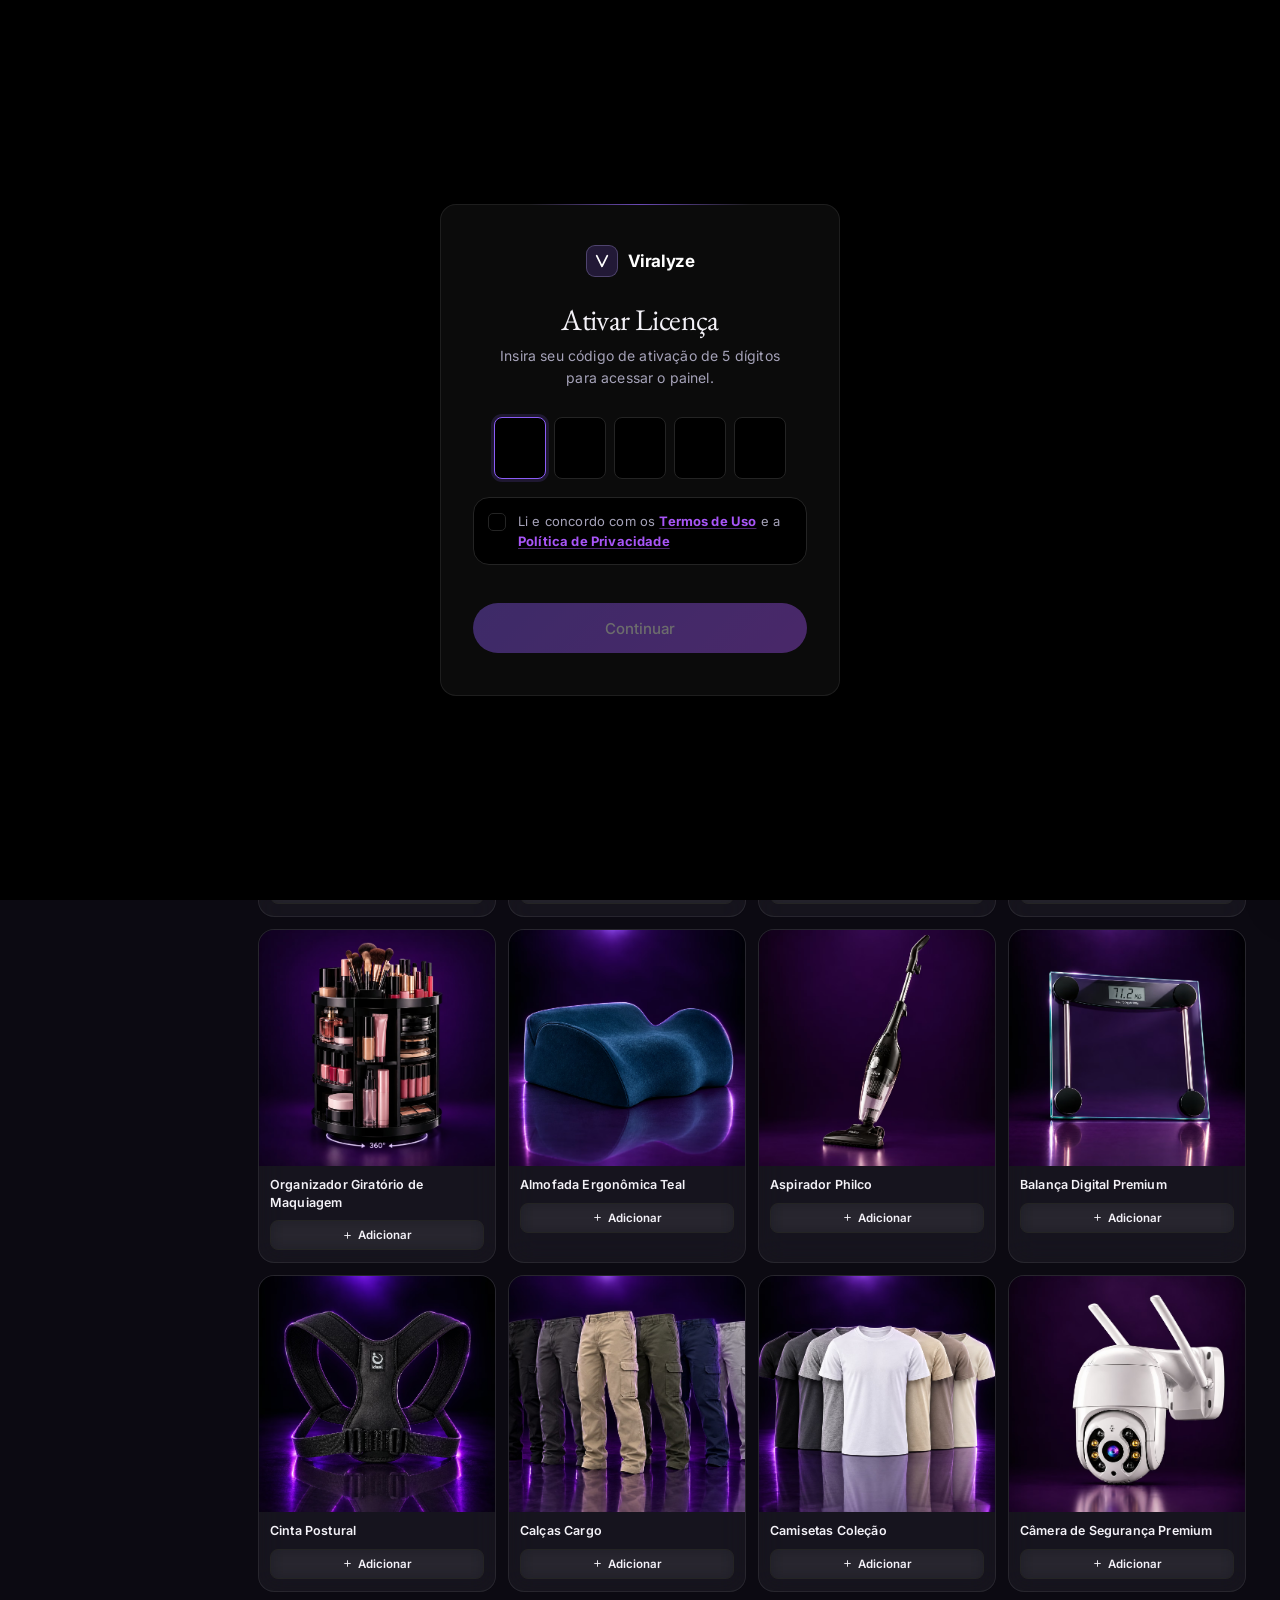
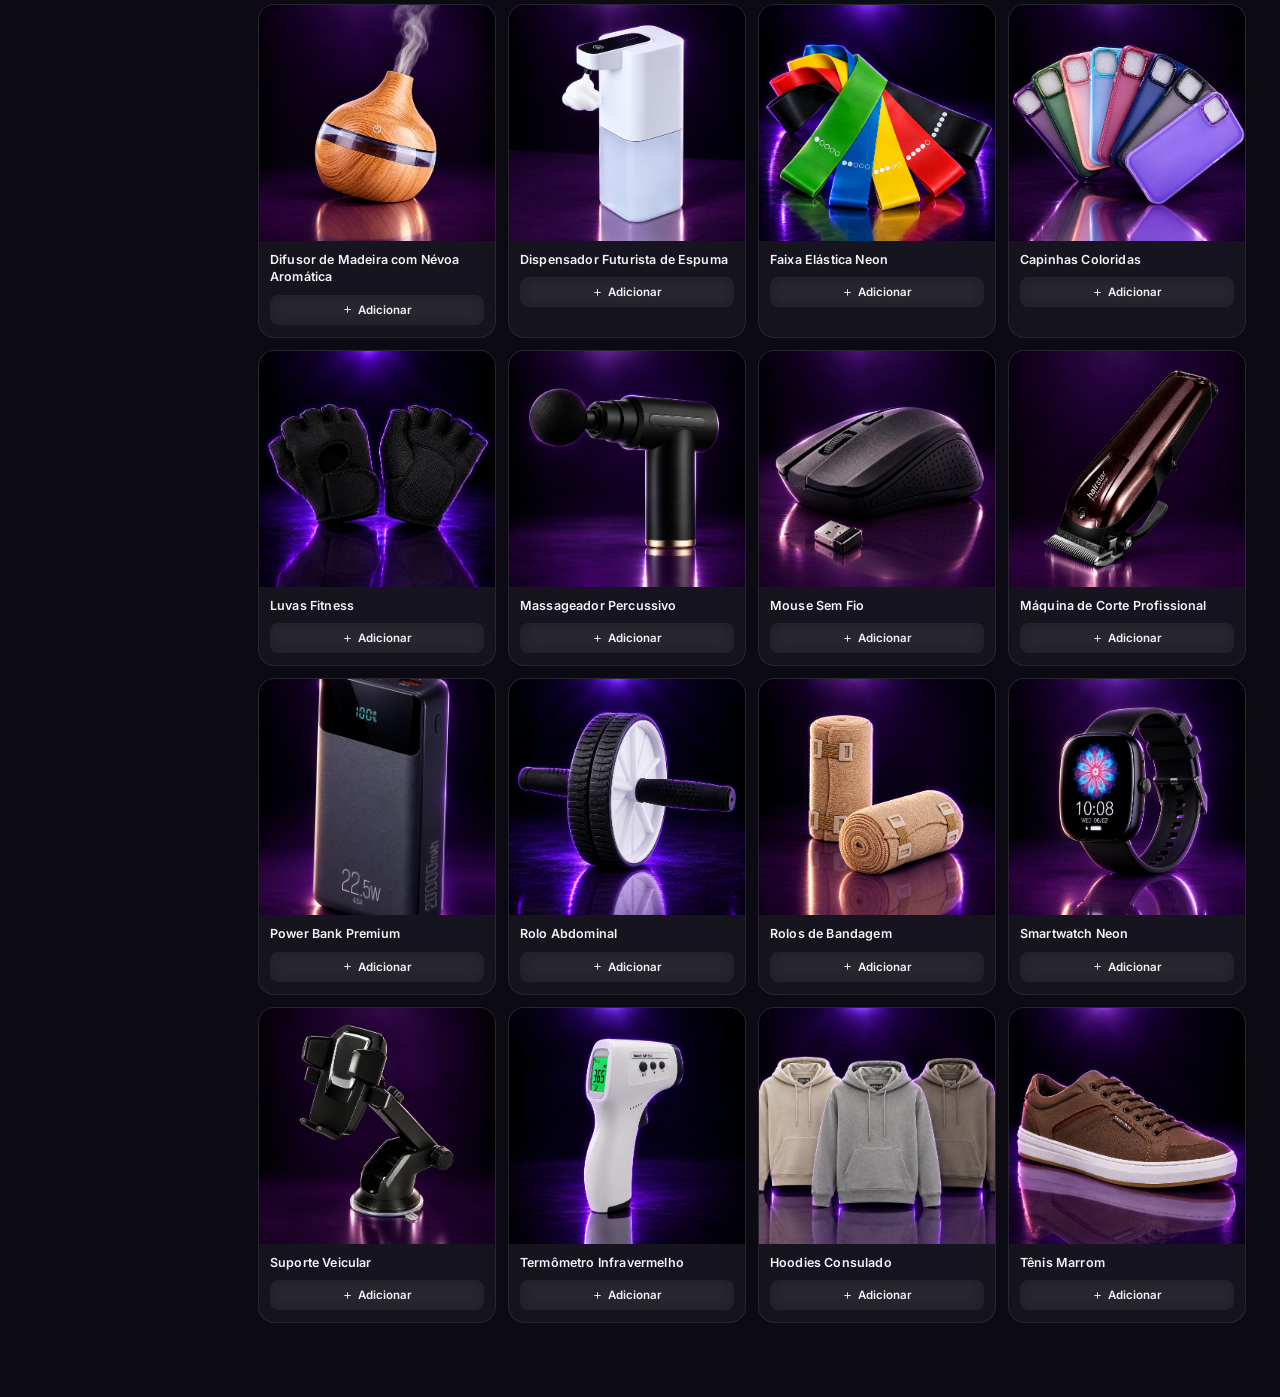
==== index.html @ f67864a6 "Update index.html" ====
<!DOCTYPE html>
<html lang="pt-BR">
<head>
<meta charset="UTF-8">
<meta name="viewport" content="width=device-width, initial-scale=1.0">
<title>Viralyze — Studio de Marketing Viral</title>
<meta name="description" content="Viralyze — Studio de Marketing Viral">
<meta property="og:type" content="website">
<meta property="og:site_name" content="Viralyze">
<meta property="og:locale" content="pt_BR">
<meta property="og:url" content="https://viralyze-tok.vercel.app/">
<meta property="og:title" content="Viralyze — Studio de Marketing Viral">
<meta property="og:description" content="Descubra produtos em alta e gere prompts profissionais de imagem e vídeo para vender no TikTok Shop.">
<meta property="og:image" content="https://viralyze-tok.vercel.app/assets/og.avif">
<meta property="og:image:type" content="image/avif">
<meta property="og:image:width" content="1200">
<meta property="og:image:height" content="630">
<meta name="twitter:card" content="summary_large_image">
<meta name="twitter:image" content="https://viralyze-tok.vercel.app/assets/og.avif">
<link rel="icon" type="image/svg+xml" href="assets/favicon.svg">
<link rel="preconnect" href="https://fonts.googleapis.com">
<link href="https://fonts.googleapis.com/css2?family=Inter:wght@300;400;500;600;700;800&display=swap" rel="stylesheet">
<link rel="stylesheet" href="css/style.css?v=4">
<link rel="stylesheet" href="css/activation.css">
<link rel="stylesheet" href="css/free.css?v=1">
<link rel="preconnect" href="https://fonts.gstatic.com" crossorigin/>
<link href="https://fonts.googleapis.com/css2?family=EB+Garamond:wght@300;400;500&display=swap" rel="stylesheet">
<link rel="stylesheet" href="css/design-system.css?v=4">
<link rel="stylesheet" href="css/glass.css?v=6">
<link rel="stylesheet" href="css/elevenlabs-theme.css?v=3">
<link rel="stylesheet" href="css/viralvideos.css?v=2">
</head>
<body>


<div class="toast" id="toast" role="status" aria-live="polite">
  <svg viewBox="0 0 24 24"><polyline points="20 6 9 17 4 12"/></svg>
  <span id="toast-msg">Copiado!</span>
</div>

<div class="modal-overlay" id="add-product-modal" role="dialog" aria-modal="true" aria-labelledby="modal-title">
  <div class="modal">
    <button class="modal-close" onclick="closeAddModal()" aria-label="Fechar">
      <svg viewBox="0 0 24 24" style="width:13px;height:13px;stroke:currentColor;fill:none;stroke-width:2;stroke-linecap:round;stroke-linejoin:round"><line x1="18" y1="6" x2="6" y2="18"/><line x1="6" y1="6" x2="18" y2="18"/></svg>
    </button>
    <div class="modal-title" id="modal-title">Adicionar Produto</div>
    <div class="modal-sub">Informe o nome e o prompt visual do seu produto</div>
    <div class="form-group">
      <label class="form-label" for="np-nome">Nome do Produto *</label>
      <input type="text" class="form-input" id="np-nome" placeholder="Ex: Sérum Hialurônico Premium" maxlength="60">
    </div>
    <div class="form-group">
      <label class="form-label" for="np-prompt">Prompt Visual <span style="color:var(--text3);font-size:9px;letter-spacing:0;text-transform:none;font-weight:400;margin-left:3px">(máx. 200 caracteres)</span></label>
      <textarea class="form-textarea" id="np-prompt" maxlength="200" placeholder="Descreva o produto visualmente em inglês. Ex: cylindrical bottle with white dropper top" style="min-height:76px" oninput="updateCharCounter('np-prompt','np-counter',200)"></textarea>
      <div class="char-counter" id="np-counter">0 / 200</div>
    </div>
    <button class="modal-cta" onclick="saveNewProduct()">Adicionar Produto</button>
  </div>
</div>

<header class="header">
  <div style="display:flex;align-items:center;gap:8px;margin-left:auto">
    <a class="free-upgrade-pill free-only-inline" href="https://viralyze-tok.vercel.app/landing/landing.html#pricing" target="_blank" rel="noopener noreferrer">Fazer upgrade</a>
    <button onclick="openSearch()" aria-label="Busca global" id="header-search-btn" style="display:none;background:var(--surface2);border:1px solid var(--border2);border-radius:20px;padding:5px 11px;align-items:center;gap:6px;color:var(--text3);font-size:12px;cursor:pointer;transition:all 0.2s;font-family:'Inter',sans-serif;">
      <svg style="width:13px;height:13px;stroke:currentColor;fill:none;stroke-width:2;stroke-linecap:round;stroke-linejoin:round" viewBox="0 0 24 24" aria-hidden="true"><circle cx="11" cy="11" r="8"/><line x1="21" y1="21" x2="16.65" y2="16.65"/></svg>
      <span id="search-label-desk" style="display:none">Buscar</span>
      <kbd id="search-kbd" style="background:var(--surface3);border:1px solid var(--border2);border-radius:4px;font-size:9.5px;padding:1px 5px;font-family:monospace;color:var(--text3);display:none">/</kbd>
    </button>
    <button class="settings-trigger" onclick="switchTab('settings',this)" id="settings-btn"
            aria-label="Configurações" data-tip="Configurações" title="Configurações">
      <svg viewBox="0 0 24 24" aria-hidden="true"><circle cx="12" cy="12" r="3"/><path d="M19.4 15a1.65 1.65 0 00.33 1.82l.06.06a2 2 0 010 2.83 2 2 0 01-2.83 0l-.06-.06a1.65 1.65 0 00-1.82-.33 1.65 1.65 0 00-1 1.51V21a2 2 0 01-4 0v-.09A1.65 1.65 0 009 19.4a1.65 1.65 0 00-1.82.33l-.06.06a2 2 0 01-2.83-2.83l.06-.06A1.65 1.65 0 004.68 15a1.65 1.65 0 00-1.51-1H3a2 2 0 010-4h.09A1.65 1.65 0 004.6 9a1.65 1.65 0 00-.33-1.82l-.06-.06a2 2 0 012.83-2.83l.06.06A1.65 1.65 0 009 4.68a1.65 1.65 0 001-1.51V3a2 2 0 014 0v.09a1.65 1.65 0 001 1.51 1.65 1.65 0 001.82-.33l.06-.06a2 2 0 012.83 2.83l-.06.06A1.65 1.65 0 0019.4 9a1.65 1.65 0 001.51 1H21a2 2 0 010 4h-.09a1.65 1.65 0 00-1.51 1z"/></svg>
    </button>
  </div>
</header>

<div class="layout">

    <nav class="sidebar" role="navigation" aria-label="Menu principal">
    <div class="logo" tabindex="0" role="banner" style="padding:6px 10px 16px">
      <div class="logo-icon" aria-hidden="true">
        <svg viewBox="0 0 24 24" style="width:16px;height:16px;stroke:white;fill:none;stroke-width:2.6;stroke-linecap:round;stroke-linejoin:round">
          <polyline points="4 4 12 20 20 4"/>
        </svg>
      </div>
      <span class="logo-text">Viralyze</span>
    </div>
    <div class="sidebar-section">Principal</div>
    <div class="sidebar-item active" onclick="switchTab('mining',this)" tabindex="0" role="menuitem" aria-current="page" onkeydown="if(event.key==='Enter')switchTab('mining',this)">
      <svg viewBox="0 0 24 24" aria-hidden="true"><path d="M3 9l9-7 9 7v11a2 2 0 01-2 2H5a2 2 0 01-2-2z"/><polyline points="9 22 9 12 15 12 15 22"/></svg>
      Inventário
    </div>
    <div class="sidebar-section">Criação</div>
    <div class="sidebar-item" onclick="switchTab('freestudio',this)" tabindex="0" role="menuitem" onkeydown="if(event.key==='Enter')switchTab('freestudio',this)">
      <svg viewBox="0 0 24 24" aria-hidden="true"><path d="M21 15a2 2 0 01-2 2H7l-4 4V5a2 2 0 012-2h14a2 2 0 012 2z"/></svg>
      Estúdio Livre
    </div>
    <div class="sidebar-item" onclick="switchTab('viralize',this)" tabindex="0" role="menuitem" onkeydown="if(event.key==='Enter')switchTab('viralize',this)">
      <svg viewBox="0 0 24 24" aria-hidden="true"><polygon points="13 2 3 14 12 14 11 22 21 10 12 10 13 2"/></svg>
      Viralize A.I
    </div>
    <div class="sidebar-item" onclick="switchTab('influencer',this)" tabindex="0" role="menuitem" onkeydown="if(event.key==='Enter')switchTab('influencer',this)">
      <svg viewBox="0 0 24 24" aria-hidden="true"><path d="M20 21v-2a4 4 0 00-4-4H8a4 4 0 00-4 4v2"/><circle cx="12" cy="7" r="4"/></svg>
      Influencers
    </div>
    <div class="sidebar-item" onclick="switchTab('viralvideos',this)" tabindex="0" role="menuitem" onkeydown="if(event.key==='Enter')switchTab('viralvideos',this)">
      <svg viewBox="0 0 24 24" aria-hidden="true"><polyline points="23 6 13.5 15.5 8.5 10.5 1 18"/><polyline points="17 6 23 6 23 12"/></svg>
      Vídeos Virais
    </div>
    <div class="sidebar-item" onclick="switchTab('imglibrary',this)" tabindex="0" role="menuitem" onkeydown="if(event.key==='Enter')switchTab('imglibrary',this)">
      <svg viewBox="0 0 24 24" aria-hidden="true"><path d="M4 19.5A2.5 2.5 0 016.5 17H20"/><path d="M6.5 2H20v20H6.5A2.5 2.5 0 014 19.5v-15A2.5 2.5 0 016.5 2z"/></svg>
      Biblioteca de Imagens
    </div>
    <div class="sidebar-footer">
      <div class="sidebar-item sidebar-settings" onclick="switchTab('settings',this)" tabindex="0" role="menuitem" onkeydown="if(event.key==='Enter')switchTab('settings',this)">
      <svg viewBox="0 0 24 24" aria-hidden="true"><circle cx="12" cy="12" r="3"/><path d="M19.4 15a1.65 1.65 0 00.33 1.82l.06.06a2 2 0 010 2.83 2 2 0 01-2.83 0l-.06-.06a1.65 1.65 0 00-1.82-.33 1.65 1.65 0 00-1 1.51V21a2 2 0 01-4 0v-.09A1.65 1.65 0 009 19.4a1.65 1.65 0 00-1.82.33l-.06.06a2 2 0 01-2.83-2.83l.06-.06A1.65 1.65 0 004.68 15a1.65 1.65 0 00-1.51-1H3a2 2 0 010-4h.09A1.65 1.65 0 004.6 9a1.65 1.65 0 00-.33-1.82l-.06-.06a2 2 0 012.83-2.83l.06.06A1.65 1.65 0 009 4.68a1.65 1.65 0 001-1.51V3a2 2 0 014 0v.09a1.65 1.65 0 001 1.51 1.65 1.65 0 001.82-.33l.06-.06a2 2 0 012.83 2.83l-.06.06A1.65 1.65 0 0019.4 9a1.65 1.65 0 001.51 1H21a2 2 0 010 4h-.09a1.65 1.65 0 00-1.51 1z"/></svg>
      Configurações
      </div>
      <div class="plan-mini">
        <div class="plan-mini-dot"></div>
        <div>
          <div class="plan-mini-name">Plano Pro</div>
          <div class="plan-mini-label">Todos os recursos ativos</div>
        </div>
      </div>
    </div>
  </nav>

    <main class="main-content">

        <div class="tab-content active" id="tab-mining">
      <div class="page-header">
        <div>
          <h1 class="page-title">Inventário</h1>
          <p class="page-sub">Todos os produtos virais que estamos monitorando pra você, prontos pra usar nas suas criações.</p>
        </div>
        <div class="stats-bar stats-bar-compact" id="stats-bar"></div>
      </div>

      <div class="free-banner"><span><strong>Plano Free:</strong> 4 produtos liberados. Faça upgrade para liberar o inventário completo.</span><a class="free-upgrade-btn" href="https://viralyze-tok.vercel.app/landing/landing.html#pricing" target="_blank" rel="noopener noreferrer">Fazer upgrade</a></div>

      <div class="inv-toolbar">
      <div class="niche-filter-wrap" id="niche-filter-wrap">
        <button type="button" class="niche-filter-btn" onclick="toggleNicheFilter()" aria-haspopup="true" aria-expanded="false">
          <svg viewBox="0 0 24 24"><polygon points="22 3 2 3 10 12.46 10 19 14 21 14 12.46 22 3"/></svg>
          <span id="niche-filter-label">Todos os nichos</span>
          <svg class="niche-caret" viewBox="0 0 24 24"><polyline points="6 9 12 15 18 9"/></svg>
        </button>
        <div class="niche-filter-panel" id="mining-filters" role="group" aria-label="Filtrar por categoria">
          <button class="filter-chip active" data-cat="all">Todos</button>
          <button class="filter-chip" data-cat="beleza"><svg viewBox="0 0 24 24" fill="none" stroke="currentColor" stroke-width="1.8" stroke-linecap="round" stroke-linejoin="round"><path d="M12 3c4 5 7 8.5 7 12a7 7 0 01-14 0c0-3.5 3-7 7-12z"/></svg> Beleza</button>
          <button class="filter-chip" data-cat="saude"><svg viewBox="0 0 24 24" fill="none" stroke="currentColor" stroke-width="1.8" stroke-linecap="round" stroke-linejoin="round"><rect x="3" y="3" width="18" height="18" rx="6" transform="rotate(45 12 12)"/><line x1="9.5" y1="9.5" x2="14.5" y2="14.5"/></svg> Saúde</button>
          <button class="filter-chip" data-cat="moda"><svg viewBox="0 0 24 24" fill="none" stroke="currentColor" stroke-width="1.8" stroke-linecap="round" stroke-linejoin="round"><path d="M12 4a2 2 0 10-2 2"/><path d="M12 6l9 6.5a1.2 1.2 0 01-.7 2.2H3.7A1.2 1.2 0 013 12.5L12 6z"/><line x1="5" y1="18" x2="19" y2="18"/></svg> Moda</button>
          <button class="filter-chip" data-cat="casa"><svg viewBox="0 0 24 24" fill="none" stroke="currentColor" stroke-width="1.8" stroke-linecap="round" stroke-linejoin="round"><path d="M4 11.5L12 4l8 7.5"/><path d="M6 10v9a1 1 0 001 1h10a1 1 0 001-1v-9"/><path d="M10 20v-5h4v5"/></svg> Casa</button>
          <button class="filter-chip" data-cat="tech"><svg viewBox="0 0 24 24" fill="none" stroke="currentColor" stroke-width="1.8" stroke-linecap="round" stroke-linejoin="round"><rect x="6" y="2" width="12" height="20" rx="2"/><line x1="10" y1="18" x2="14" y2="18"/></svg> Tech</button>
          <button class="filter-chip" data-cat="fitness"><svg viewBox="0 0 24 24" fill="none" stroke="currentColor" stroke-width="1.8" stroke-linecap="round" stroke-linejoin="round"><rect x="2" y="9" width="3" height="6" rx="1"/><rect x="19" y="9" width="3" height="6" rx="1"/><line x1="6" y1="12" x2="18" y2="12"/><rect x="6" y="7" width="3" height="10" rx="1"/><rect x="15" y="7" width="3" height="10" rx="1"/></svg> Fitness</button>
        </div>
      </div>
      <button type="button" class="inv-link-btn" onclick="openLinkImport()">
        <svg viewBox="0 0 24 24" aria-hidden="true"><path d="M10 13a5 5 0 007.07 0l3-3a5 5 0 00-7.07-7.07l-1.7 1.7"/><path d="M14 11a5 5 0 00-7.07 0l-3 3a5 5 0 007.07 7.07l1.7-1.7"/></svg>
        Importar por link
      </button>
      </div>
      <p class="section-label">Campeões de Venda</p>
      <div class="product-grid" id="product-grid" role="list"></div>
    </div>

        <div class="tab-content" id="tab-freestudio">
      <div class="page-header">
        <div>
          <h1 class="page-title">Estúdio Livre</h1>
          <p class="page-sub">Crie prompts de imagem e de vídeo em um chat só, do seu jeito.</p>
        </div>
      </div>

      <div id="fs-projects-view">
        <div class="fs-projects-header">
          <p class="section-label" style="margin:0">Seus projetos</p>
          <button type="button" class="fs-new-project-btn" onclick="fsCreateProject()">
            <svg viewBox="0 0 24 24"><line x1="12" y1="5" x2="12" y2="19"/><line x1="5" y1="12" x2="19" y2="12"/></svg>
            Novo projeto
          </button>
        </div>
        <div class="fs-project-grid" id="fs-project-grid"></div>
      </div>

      <div id="fs-chat-view" class="fs-chat-shell" style="display:none">
        <div class="fs-chat-topbar">
          <button type="button" class="fs-back-btn" onclick="fsBackToProjects()">
            <svg viewBox="0 0 24 24" style="width:12px;height:12px;stroke:currentColor;fill:none;stroke-width:2.4"><polyline points="15 18 9 12 15 6"/></svg>
            Projetos
          </button>
          <span class="fs-chat-title" id="fs-chat-title">Projeto</span>
        </div>
        <div class="fs-mode-tabs">
          <button type="button" class="fs-mode-tab active" data-mode="imagem">
            <svg viewBox="0 0 24 24"><rect x="3" y="3" width="18" height="18" rx="2"/><circle cx="8.5" cy="8.5" r="1.5"/><polyline points="21 15 16 10 5 21"/></svg>
            Gerar Imagem
          </button>
          <button type="button" class="fs-mode-tab" data-mode="video">
            <svg viewBox="0 0 24 24"><polygon points="23 7 16 12 23 17 23 7"/><rect x="1" y="5" width="15" height="14" rx="2"/></svg>
            Prompt de Vídeo
          </button>
          <button type="button" class="fs-mode-tab" data-mode="extrair">
            <svg viewBox="0 0 24 24"><path d="M23 4v6h-6"/><path d="M20.49 15a9 9 0 11-2.12-9.36L23 10"/></svg>
            Extrair Movimento
          </button>
        </div>
        <div class="fs-chat-body" id="fs-chat-body"></div>
        <div class="fs-quick-replies" id="fs-quick-replies"></div>
        <div class="fs-upload-zone" id="fs-upload-zone" style="display:none" role="button" tabindex="0"></div>
        <input type="file" id="fs-video-file-input" accept="video/*" style="display:none">
        <input type="text" id="fs-style-input" class="fs-textinput" placeholder="Descreva o estilo do vídeo (ex: mirror selfie, unboxing, GRWM...)" style="display:none">
        <div style="display:flex;justify-content:flex-end;margin:0 16px 12px" id="fs-extract-btn-wrap">
          <button type="button" class="quick-action-btn primary" onclick="fsRunExtract()" style="display:none" id="fs-extract-btn">Extrair Movimento</button>
        </div>
        <div class="fs-chat-inputrow" id="fs-chat-inputrow">
          <input type="text" class="fs-chat-input" id="fs-chat-input" placeholder="Escreva sua mensagem...">
          <button type="button" class="fs-send-btn" id="fs-send-btn" aria-label="Enviar">
            <svg viewBox="0 0 24 24"><line x1="22" y1="2" x2="11" y2="13"/><polygon points="22 2 15 22 11 13 2 9 22 2"/></svg>
          </button>
        </div>
      </div>
    </div>

        <div class="tab-content" id="tab-viralize">
      <div class="page-header">
        <div>
          <h1 class="page-title">Viralize A.I</h1>
          <p class="page-sub">Escolha um avatar e receba na hora um prompt de vídeo viral pronto pra usar.</p>
        </div>
      </div>
      <div class="viralize-lock"><div class="viralize-lock-icon"><svg viewBox="0 0 24 24" aria-hidden="true"><rect x="4" y="11" width="16" height="10" rx="2"/><path d="M8 11V7a4 4 0 018 0v4"/></svg></div><div class="viralize-lock-text"><div class="viralize-lock-title">Viralize A.I é exclusivo do plano Pro</div><div class="viralize-lock-sub">Escolha um avatar e receba na hora um prompt de vídeo viral pronto. Disponível no Pro.</div></div><a class="free-upgrade-btn" href="https://viralyze-tok.vercel.app/landing/landing.html#pricing" target="_blank" rel="noopener noreferrer">Fazer upgrade</a></div>
      <p class="section-label">Escolha um avatar</p>
      <div class="viralize-avatar-grid" id="viralize-avatar-grid"></div>
      <div class="viralize-output" id="viralize-output">
        <div class="viralize-output-label">Prompt pronto para <span id="viralize-output-avatar"></span></div>
        <div class="viralize-output-text" id="viralize-output-text"></div>
        <button type="button" class="copy-btn" onclick="copyViralizeOutput()">
          <svg viewBox="0 0 24 24" aria-hidden="true"><rect x="9" y="9" width="13" height="13" rx="2"/><path d="M5 15H4a2 2 0 01-2-2V4a2 2 0 012-2h9a2 2 0 012 2v1"/></svg>
          Copiar Prompt
        </button>
      </div>
    </div>

        <div class="tab-content" id="tab-imglibrary">
      <div class="page-header">
        <div>
          <h1 class="page-title">Biblioteca de Imagens</h1>
          <p class="page-sub">Tudo o que você criar no Estúdio Livre vai ficar guardado aqui, num só lugar.</p>
        </div>
      </div>
      <div class="imglib-stats">
        <div><div class="imglib-stat-num">0</div><div class="imglib-stat-label">Imagens</div></div>
        <div><div class="imglib-stat-num">0</div><div class="imglib-stat-label">Pastas</div></div>
        <div><div class="imglib-stat-num">—</div><div class="imglib-stat-label">Última atualização</div></div>
      </div>
      <div class="imglib-empty">
        <svg viewBox="0 0 24 24"><rect x="3" y="3" width="18" height="18" rx="2"/><circle cx="8.5" cy="8.5" r="1.5"/><polyline points="21 15 16 10 5 21"/></svg>
        <p>Você ainda não gerou nenhuma imagem.<br>Crie no Estúdio Livre e ela aparece aqui.</p>
        <button type="button" class="quick-action-btn primary" onclick="switchTab('freestudio', null)">Ir para o Estúdio Livre</button>
      </div>
    </div>

        <div class="tab-content" id="tab-influencer">
      <div class="page-header">
        <div>
          <h1 class="page-title">Influencers</h1>
          <p class="page-sub">Crie e gerencie influencers IA para sua marca</p>
        </div>
      </div>
      <div class="viralize-lock"><div class="viralize-lock-icon"><svg viewBox="0 0 24 24" aria-hidden="true"><rect x="4" y="11" width="16" height="10" rx="2"/><path d="M8 11V7a4 4 0 018 0v4"/></svg></div><div class="viralize-lock-text"><div class="viralize-lock-title">Influencers é exclusivo do plano Pro</div><div class="viralize-lock-sub">Crie e gerencie influencers IA para sua marca. Disponível no Pro.</div></div><a class="free-upgrade-btn" href="https://viralyze-tok.vercel.app/landing/landing.html#pricing" target="_blank" rel="noopener noreferrer">Fazer upgrade</a></div>
      <div class="filters" id="avatar-filters" role="group" aria-label="Filtrar influencers">
        <button class="filter-chip active" data-gender="all">Todos</button>
        <button class="filter-chip" data-gender="f"><svg viewBox="0 0 24 24" fill="none" stroke="currentColor" stroke-width="1.8" stroke-linecap="round" stroke-linejoin="round"><circle cx="12" cy="7" r="4"/><path d="M12 11c-4.5 0-7 3-7 7v2h14v-2c0-4-2.5-7-7-7z"/></svg> Feminino</button>
        <button class="filter-chip" data-gender="m"><svg viewBox="0 0 24 24" fill="none" stroke="currentColor" stroke-width="1.8" stroke-linecap="round" stroke-linejoin="round"><circle cx="12" cy="7" r="4"/><path d="M12 11c-4.5 0-7 3-7 7v2h14v-2c0-4-2.5-7-7-7z"/></svg> Masculino</button>
        <button class="filter-chip" data-gender="custom"><svg viewBox="0 0 24 24" fill="none" stroke="currentColor" stroke-width="1.8" stroke-linecap="round" stroke-linejoin="round"><path d="M12 3l2.6 5.9 6.4.6-4.8 4.3 1.4 6.3L12 16.9 6.4 20.1l1.4-6.3-4.8-4.3 6.4-.6z"/></svg> Meus Influencers</button>
      </div>
      <p class="section-label">Influencers Prontos</p>
      <div class="product-grid" id="avatar-grid" style="margin-bottom:28px" role="list"></div>
      <div id="custom-avatars-section" style="margin-bottom:28px;display:none">
        <p class="section-label">Meus Influencers Salvos</p>
        <div class="product-grid" id="custom-avatar-grid" role="list"></div>
      </div>
      <div class="inf-limit-note" id="inf-limit-note" role="status"></div>
      <div class="create-avatar-card">
        <h2 style="font-size:16px;font-weight:800;margin-bottom:16px;display:flex;align-items:center;gap:8px">
          <svg viewBox="0 0 24 24" style="width:16px;height:16px;stroke:var(--accent1);fill:none;stroke-width:2;stroke-linecap:round;stroke-linejoin:round" aria-hidden="true"><path d="M16 21v-2a4 4 0 00-4-4H6a4 4 0 00-4 4v2"/><circle cx="9" cy="7" r="4"/><line x1="19" y1="8" x2="19" y2="14"/><line x1="22" y1="11" x2="16" y2="11"/></svg>
          Criar Novo Influencer
        </h2>

        <div class="inf-mode-banner">
          <div class="inf-mode-card active" role="note">
            <svg viewBox="0 0 24 24" aria-hidden="true"><path d="M12 3l1.9 4.5 4.9.4-3.7 3.3 1.1 4.8L12 13.6l-4.2 2.4 1.1-4.8-3.7-3.3 4.9-.4z"/></svg>
            <div>
              <div class="inf-mode-title">Personalização completa</div>
              <div class="inf-mode-desc">Defina cada característica em etapas</div>
            </div>
          </div>
        </div>

        <div class="inf-stepper" id="inf-stepper" role="tablist" aria-label="Etapas de criação do influencer">
          <div class="inf-step-item active" data-step="1" onclick="goInfStep(1)" role="tab" aria-selected="true"><span class="inf-step-num">1</span> Identidade</div>
          <div class="inf-step-item" data-step="2" onclick="goInfStep(2)" role="tab" aria-selected="false"><span class="inf-step-num">2</span> Corpo</div>
          <div class="inf-step-item" data-step="3" onclick="goInfStep(3)" role="tab" aria-selected="false"><span class="inf-step-num">3</span> Rosto</div>
          <div class="inf-step-item" data-step="4" onclick="goInfStep(4)" role="tab" aria-selected="false"><span class="inf-step-num">4</span> Cabelo</div>
          <div class="inf-step-item" data-step="5" onclick="goInfStep(5)" role="tab" aria-selected="false"><span class="inf-step-num">5</span> Estilo</div>
          <div class="inf-step-item" data-step="6" onclick="goInfStep(6)" role="tab" aria-selected="false"><span class="inf-step-num">6</span> Renderização</div>
        </div>

        <div class="inf-wizard-layout">
          <div class="inf-wizard-main">

            <div class="inf-step-panel active" data-inf-step="1">
              <div class="form-group"><label class="form-label" for="av-nome">Nome do Influencer</label><input type="text" class="form-input" placeholder="Ex: Aurora, Marcus, Luna..." id="av-nome" maxlength="30" autocomplete="off" oninput="updateInfSummary()"></div>

              <div class="form-group">
                <label class="form-label">Gênero</label>
                <input type="hidden" id="av-genero" value="Feminino">
                <div class="inf-option-grid">
                  <div class="inf-photo-card loading selected" onclick="selectInfOption(this,'av-genero','Feminino')"><img src="assets/FEM.AVIF" alt="Feminino" onload="this.classList.add('loaded');this.closest('.inf-photo-card').classList.remove('loading')" onerror="this.closest('.inf-photo-card').classList.remove('loading')"><span class="inf-photo-check">✓</span><div class="inf-photo-label">Feminino</div></div>
                  <div class="inf-photo-card loading" onclick="selectInfOption(this,'av-genero','Masculino')"><img src="assets/MAS.AVIF" alt="Masculino" onload="this.classList.add('loaded');this.closest('.inf-photo-card').classList.remove('loading')" onerror="this.closest('.inf-photo-card').classList.remove('loading')"><span class="inf-photo-check">✓</span><div class="inf-photo-label">Masculino</div></div>
                  <div class="inf-photo-card" onclick="selectInfOption(this,'av-genero','Prefiro não dizer')"><div class="inf-photo-neutral"><svg viewBox="0 0 24 24" aria-hidden="true"><circle cx="12" cy="8" r="4"/><path d="M4 21c0-4.4 3.6-7 8-7s8 2.6 8 7"/></svg></div><span class="inf-photo-check">✓</span><div class="inf-photo-label">Prefiro não dizer</div></div>
                </div>
              </div>

              <div class="form-group">
                <label class="form-label">Idade — <span id="av-idade-display">28</span> anos</label>
                <input type="range" id="av-idade" min="18" max="60" value="28" oninput="document.getElementById('av-idade-display').textContent=this.value;updateInfSummary()">
              </div>

              <div class="form-group">
                <label class="form-label">Etnia / Origem</label>
                <input type="hidden" id="av-etnia" value="Latina/Latino">
                <div class="inf-option-grid" id="etnia-option-grid">
                  <div class="inf-photo-card loading selected" data-key="latina" onclick="selectInfOption(this,'av-etnia','Latina/Latino')"><img src="assets/LAF.AVIF" alt="Latina/Latino" onload="this.classList.add('loaded');this.closest('.inf-photo-card').classList.remove('loading')" onerror="this.closest('.inf-photo-card').classList.remove('loading')"><span class="inf-photo-check">✓</span><div class="inf-photo-label">Latina/Latino</div></div>
                  <div class="inf-photo-card loading" data-key="branca" onclick="selectInfOption(this,'av-etnia','Branca')"><img src="assets/BRF.AVIF" alt="Branca" onload="this.classList.add('loaded');this.closest('.inf-photo-card').classList.remove('loading')" onerror="this.closest('.inf-photo-card').classList.remove('loading')"><span class="inf-photo-check">✓</span><div class="inf-photo-label">Branca</div></div>
                  <div class="inf-photo-card loading" data-key="negra" onclick="selectInfOption(this,'av-etnia','Negra')"><img src="assets/NEF.AVIF" alt="Negra" onload="this.classList.add('loaded');this.closest('.inf-photo-card').classList.remove('loading')" onerror="this.closest('.inf-photo-card').classList.remove('loading')"><span class="inf-photo-check">✓</span><div class="inf-photo-label">Negra</div></div>
                  <div class="inf-photo-card loading" data-key="asiatica" onclick="selectInfOption(this,'av-etnia','Asiática')"><img src="assets/ASF.AVIF" alt="Asiática" onload="this.classList.add('loaded');this.closest('.inf-photo-card').classList.remove('loading')" onerror="this.closest('.inf-photo-card').classList.remove('loading')"><span class="inf-photo-check">✓</span><div class="inf-photo-label">Asiática</div></div>
                  <div class="inf-photo-card loading" data-key="indigena" onclick="selectInfOption(this,'av-etnia','Indígena')"><img src="assets/INF.AVIF" alt="Indígena" onload="this.classList.add('loaded');this.closest('.inf-photo-card').classList.remove('loading')" onerror="this.closest('.inf-photo-card').classList.remove('loading')"><span class="inf-photo-check">✓</span><div class="inf-photo-label">Indígena</div></div>
                  <div class="inf-photo-card loading" data-key="oriente" onclick="selectInfOption(this,'av-etnia','Oriente Médio')"><img src="assets/ORF.AVIF" alt="Oriente Médio" onload="this.classList.add('loaded');this.closest('.inf-photo-card').classList.remove('loading')" onerror="this.closest('.inf-photo-card').classList.remove('loading')"><span class="inf-photo-check">✓</span><div class="inf-photo-label">Oriente Médio</div></div>
                  <div class="inf-photo-card" onclick="selectInfOption(this,'av-etnia','Prefiro não dizer')"><div class="inf-photo-neutral"><svg viewBox="0 0 24 24" aria-hidden="true"><circle cx="12" cy="8" r="4"/><path d="M4 21c0-4.4 3.6-7 8-7s8 2.6 8 7"/></svg></div><span class="inf-photo-check">✓</span><div class="inf-photo-label">Prefiro não dizer</div></div>
                </div>
              </div>
            </div>

            <div class="inf-step-panel" data-inf-step="2">
              <div class="form-group">
                <label class="form-label">Tipo de Corpo</label>
                <input type="hidden" id="av-corpo" value="Magro">
                <div class="inf-option-grid" id="corpo-option-grid">
                  <div class="inf-photo-card loading selected" data-key="magro" onclick="selectInfOption(this,'av-corpo','Magro')"><img src="assets/MAF.AVIF" alt="Magro" onload="this.classList.add('loaded');this.closest('.inf-photo-card').classList.remove('loading')" onerror="this.closest('.inf-photo-card').classList.remove('loading')"><span class="inf-photo-check">✓</span><div class="inf-photo-label">Magro</div></div>
                  <div class="inf-photo-card loading" data-key="atletico" onclick="selectInfOption(this,'av-corpo','Atlético')"><img src="assets/ATF.AVIF" alt="Atlético" onload="this.classList.add('loaded');this.closest('.inf-photo-card').classList.remove('loading')" onerror="this.closest('.inf-photo-card').classList.remove('loading')"><span class="inf-photo-check">✓</span><div class="inf-photo-label">Atlético</div></div>
                  <div class="inf-photo-card loading" data-key="curvilineo" onclick="selectInfOption(this,'av-corpo','Curvilíneo')"><img src="assets/CUF.AVIF" alt="Curvilíneo" onload="this.classList.add('loaded');this.closest('.inf-photo-card').classList.remove('loading')" onerror="this.closest('.inf-photo-card').classList.remove('loading')"><span class="inf-photo-check">✓</span><div class="inf-photo-label">Curvilíneo</div></div>
                  <div class="inf-photo-card loading" data-key="plussize" onclick="selectInfOption(this,'av-corpo','Plus Size')"><img src="assets/PSF.AVIF" alt="Plus Size" onload="this.classList.add('loaded');this.closest('.inf-photo-card').classList.remove('loading')" onerror="this.closest('.inf-photo-card').classList.remove('loading')"><span class="inf-photo-check">✓</span><div class="inf-photo-label">Plus Size</div></div>
                  <div class="inf-photo-card loading" data-key="musculoso" onclick="selectInfOption(this,'av-corpo','Musculoso')"><img src="assets/MUF.AVIF" alt="Musculoso" onload="this.classList.add('loaded');this.closest('.inf-photo-card').classList.remove('loading')" onerror="this.closest('.inf-photo-card').classList.remove('loading')"><span class="inf-photo-check">✓</span><div class="inf-photo-label">Musculoso</div></div>
                </div>
              </div>
              <div class="form-group">
                <label class="form-label">Altura</label>
                <input type="hidden" id="av-altura" value="Baixa">
                <div class="inf-option-grid" id="altura-option-grid">
                  <div class="inf-photo-card loading selected" data-key="baixa" onclick="selectInfOption(this,'av-altura','Baixa')"><img src="assets/BAF.AVIF" alt="Baixa" onload="this.classList.add('loaded');this.closest('.inf-photo-card').classList.remove('loading')" onerror="this.closest('.inf-photo-card').classList.remove('loading')"><span class="inf-photo-check">✓</span><div class="inf-photo-label">Baixa</div></div>
                  <div class="inf-photo-card loading" data-key="media" onclick="selectInfOption(this,'av-altura','Média')"><img src="assets/MEF.AVIF" alt="Média" onload="this.classList.add('loaded');this.closest('.inf-photo-card').classList.remove('loading')" onerror="this.closest('.inf-photo-card').classList.remove('loading')"><span class="inf-photo-check">✓</span><div class="inf-photo-label">Média</div></div>
                  <div class="inf-photo-card loading" data-key="alta" onclick="selectInfOption(this,'av-altura','Alta')"><img src="assets/ALF.AVIF" alt="Alta" onload="this.classList.add('loaded');this.closest('.inf-photo-card').classList.remove('loading')" onerror="this.closest('.inf-photo-card').classList.remove('loading')"><span class="inf-photo-check">✓</span><div class="inf-photo-label">Alta</div></div>
                </div>
              </div>
            </div>

            <div class="inf-step-panel" data-inf-step="3">
              <div class="form-group">
                <label class="form-label">Formato do Rosto</label>
                <input type="hidden" id="av-rosto" value="Oval">
                <div class="inf-option-grid" id="rosto-option-grid">
                  <div class="inf-photo-card loading selected" data-key="oval" onclick="selectInfOption(this,'av-rosto','Oval')"><img src="assets/OVF.AVIF" alt="Oval" onload="this.classList.add('loaded');this.closest('.inf-photo-card').classList.remove('loading')" onerror="this.closest('.inf-photo-card').classList.remove('loading')"><span class="inf-photo-check">✓</span><div class="inf-photo-label">Oval</div></div>
                  <div class="inf-photo-card loading" data-key="redondo" onclick="selectInfOption(this,'av-rosto','Redondo')"><img src="assets/RDF.AVIF" alt="Redondo" onload="this.classList.add('loaded');this.closest('.inf-photo-card').classList.remove('loading')" onerror="this.closest('.inf-photo-card').classList.remove('loading')"><span class="inf-photo-check">✓</span><div class="inf-photo-label">Redondo</div></div>
                  <div class="inf-photo-card loading" data-key="quadrado" onclick="selectInfOption(this,'av-rosto','Quadrado')"><img src="assets/QDF.AVIF" alt="Quadrado" onload="this.classList.add('loaded');this.closest('.inf-photo-card').classList.remove('loading')" onerror="this.closest('.inf-photo-card').classList.remove('loading')"><span class="inf-photo-check">✓</span><div class="inf-photo-label">Quadrado</div></div>
                  <div class="inf-photo-card loading" data-key="triangular" onclick="selectInfOption(this,'av-rosto','Triangular')"><img src="assets/TRF.AVIF" alt="Triangular" onload="this.classList.add('loaded');this.closest('.inf-photo-card').classList.remove('loading')" onerror="this.closest('.inf-photo-card').classList.remove('loading')"><span class="inf-photo-check">✓</span><div class="inf-photo-label">Triangular</div></div>
                  <div class="inf-photo-card loading" data-key="coracao" onclick="selectInfOption(this,'av-rosto','Coração')"><img src="assets/CRF.AVIF" alt="Coração" onload="this.classList.add('loaded');this.closest('.inf-photo-card').classList.remove('loading')" onerror="this.closest('.inf-photo-card').classList.remove('loading')"><span class="inf-photo-check">✓</span><div class="inf-photo-label">Coração</div></div>
                </div>
              </div>
              <div class="form-group">
                <label class="form-label">Cor dos Olhos</label>
                <input type="hidden" id="av-olhos" value="Castanhos">
                <div class="inf-option-grid" id="olhos-option-grid">
                  <div class="inf-photo-card loading selected" onclick="selectInfOption(this,'av-olhos','Castanhos')"><img src="assets/CAS.AVIF" alt="Castanhos" onload="this.classList.add('loaded');this.closest('.inf-photo-card').classList.remove('loading')" onerror="this.closest('.inf-photo-card').classList.remove('loading')"><span class="inf-photo-check">✓</span><div class="inf-photo-label">Castanhos</div></div>
                  <div class="inf-photo-card loading" onclick="selectInfOption(this,'av-olhos','Pretos')"><img src="assets/PRE.AVIF" alt="Pretos" onload="this.classList.add('loaded');this.closest('.inf-photo-card').classList.remove('loading')" onerror="this.closest('.inf-photo-card').classList.remove('loading')"><span class="inf-photo-check">✓</span><div class="inf-photo-label">Pretos</div></div>
                  <div class="inf-photo-card loading" onclick="selectInfOption(this,'av-olhos','Verdes')"><img src="assets/VER.AVIF" alt="Verdes" onload="this.classList.add('loaded');this.closest('.inf-photo-card').classList.remove('loading')" onerror="this.closest('.inf-photo-card').classList.remove('loading')"><span class="inf-photo-check">✓</span><div class="inf-photo-label">Verdes</div></div>
                  <div class="inf-photo-card loading" onclick="selectInfOption(this,'av-olhos','Azuis')"><img src="assets/AZU.AVIF" alt="Azuis" onload="this.classList.add('loaded');this.closest('.inf-photo-card').classList.remove('loading')" onerror="this.closest('.inf-photo-card').classList.remove('loading')"><span class="inf-photo-check">✓</span><div class="inf-photo-label">Azuis</div></div>
                  <div class="inf-photo-card loading" onclick="selectInfOption(this,'av-olhos','Mel')"><img src="assets/MEL.AVIF" alt="Mel" onload="this.classList.add('loaded');this.closest('.inf-photo-card').classList.remove('loading')" onerror="this.closest('.inf-photo-card').classList.remove('loading')"><span class="inf-photo-check">✓</span><div class="inf-photo-label">Mel</div></div>
                </div>
              </div>
            </div>

            <div class="inf-step-panel" data-inf-step="4">
              <div class="form-group">
                <label class="form-label">Cor do Cabelo</label>
                <input type="hidden" id="av-cor-cabelo" value="Preto">
                <div class="inf-option-grid" id="corcabelo-option-grid">
                  <div class="inf-photo-card loading selected" onclick="selectInfOption(this,'av-cor-cabelo','Preto')"><img src="assets/PTO.AVIF" alt="Preto" onload="this.classList.add('loaded');this.closest('.inf-photo-card').classList.remove('loading')" onerror="this.closest('.inf-photo-card').classList.remove('loading')"><span class="inf-photo-check">✓</span><div class="inf-photo-label">Preto</div></div>
                  <div class="inf-photo-card loading" onclick="selectInfOption(this,'av-cor-cabelo','Castanho')"><img src="assets/CTO.AVIF" alt="Castanho" onload="this.classList.add('loaded');this.closest('.inf-photo-card').classList.remove('loading')" onerror="this.closest('.inf-photo-card').classList.remove('loading')"><span class="inf-photo-check">✓</span><div class="inf-photo-label">Castanho</div></div>
                  <div class="inf-photo-card loading" onclick="selectInfOption(this,'av-cor-cabelo','Loiro')"><img src="assets/LOI.AVIF" alt="Loiro" onload="this.classList.add('loaded');this.closest('.inf-photo-card').classList.remove('loading')" onerror="this.closest('.inf-photo-card').classList.remove('loading')"><span class="inf-photo-check">✓</span><div class="inf-photo-label">Loiro</div></div>
                  <div class="inf-photo-card loading" onclick="selectInfOption(this,'av-cor-cabelo','Ruivo')"><img src="assets/RUI.AVIF" alt="Ruivo" onload="this.classList.add('loaded');this.closest('.inf-photo-card').classList.remove('loading')" onerror="this.closest('.inf-photo-card').classList.remove('loading')"><span class="inf-photo-check">✓</span><div class="inf-photo-label">Ruivo</div></div>
                  <div class="inf-photo-card loading" onclick="selectInfOption(this,'av-cor-cabelo','Grisalho')"><img src="assets/GRI.AVIF" alt="Grisalho" onload="this.classList.add('loaded');this.closest('.inf-photo-card').classList.remove('loading')" onerror="this.closest('.inf-photo-card').classList.remove('loading')"><span class="inf-photo-check">✓</span><div class="inf-photo-label">Grisalho</div></div>
                  <div class="inf-photo-card loading" onclick="selectInfOption(this,'av-cor-cabelo','Colorido')"><img src="assets/COL.AVIF" alt="Colorido" onload="this.classList.add('loaded');this.closest('.inf-photo-card').classList.remove('loading')" onerror="this.closest('.inf-photo-card').classList.remove('loading')"><span class="inf-photo-check">✓</span><div class="inf-photo-label">Colorido</div></div>
                </div>
              </div>
              <div class="form-group">
                <label class="form-label">Estilo do Cabelo</label>
                <input type="hidden" id="av-estilo-cabelo" value="Liso">
                <div class="inf-option-grid" id="estilocabelo-option-grid">
                  <div class="inf-photo-card loading selected" data-key="liso" onclick="selectInfOption(this,'av-estilo-cabelo','Liso')"><img src="assets/LIF.AVIF" alt="Liso" onload="this.classList.add('loaded');this.closest('.inf-photo-card').classList.remove('loading')" onerror="this.closest('.inf-photo-card').classList.remove('loading')"><span class="inf-photo-check">✓</span><div class="inf-photo-label">Liso</div></div>
                  <div class="inf-photo-card loading" data-key="ondulado" onclick="selectInfOption(this,'av-estilo-cabelo','Ondulado')"><img src="assets/ONF.AVIF" alt="Ondulado" onload="this.classList.add('loaded');this.closest('.inf-photo-card').classList.remove('loading')" onerror="this.closest('.inf-photo-card').classList.remove('loading')"><span class="inf-photo-check">✓</span><div class="inf-photo-label">Ondulado</div></div>
                  <div class="inf-photo-card loading" data-key="cacheado" onclick="selectInfOption(this,'av-estilo-cabelo','Cacheado')"><img src="assets/CCF.AVIF" alt="Cacheado" onload="this.classList.add('loaded');this.closest('.inf-photo-card').classList.remove('loading')" onerror="this.closest('.inf-photo-card').classList.remove('loading')"><span class="inf-photo-check">✓</span><div class="inf-photo-label">Cacheado</div></div>
                  <div class="inf-photo-card loading" data-key="crespo" onclick="selectInfOption(this,'av-estilo-cabelo','Crespo')"><img src="assets/CEF.AVIF" alt="Crespo" onload="this.classList.add('loaded');this.closest('.inf-photo-card').classList.remove('loading')" onerror="this.closest('.inf-photo-card').classList.remove('loading')"><span class="inf-photo-check">✓</span><div class="inf-photo-label">Crespo</div></div>
                  <div class="inf-photo-card loading" data-key="careca" onclick="selectInfOption(this,'av-estilo-cabelo','Careca')"><img src="assets/CVF.AVIF" alt="Careca" onload="this.classList.add('loaded');this.closest('.inf-photo-card').classList.remove('loading')" onerror="this.closest('.inf-photo-card').classList.remove('loading')"><span class="inf-photo-check">✓</span><div class="inf-photo-label">Careca</div></div>
                </div>
              </div>
            </div>

            <div class="inf-step-panel" data-inf-step="5">
              <div class="form-group"><label class="form-label">Estilo Visual</label><div class="chip-group" id="av-estilo"><span class="form-chip" onclick="toggleChip(this)">Minimalista</span><span class="form-chip" onclick="toggleChip(this)">Streetwear</span><span class="form-chip" onclick="toggleChip(this)">Luxo</span><span class="form-chip" onclick="toggleChip(this)">Fitness</span><span class="form-chip" onclick="toggleChip(this)">Grunge</span><span class="form-chip" onclick="toggleChip(this)">Boho</span></div></div>
              <div class="form-group"><label class="form-label">Nicho</label><div class="chip-group" id="av-nicho"><span class="form-chip" onclick="toggleChip(this)">Beleza</span><span class="form-chip" onclick="toggleChip(this)">Tech</span><span class="form-chip" onclick="toggleChip(this)">Moda</span><span class="form-chip" onclick="toggleChip(this)">Lifestyle</span><span class="form-chip" onclick="toggleChip(this)">Fitness</span><span class="form-chip" onclick="toggleChip(this)">Culinária</span></div></div>
              <div class="form-group"><label class="form-label">Personalidade</label><div class="chip-group" id="av-personalidade"><span class="form-chip" onclick="toggleChip(this)">Enérgica</span><span class="form-chip" onclick="toggleChip(this)">Sofisticada</span><span class="form-chip" onclick="toggleChip(this)">Divertida</span><span class="form-chip" onclick="toggleChip(this)">Educativa</span><span class="form-chip" onclick="toggleChip(this)">Empática</span><span class="form-chip" onclick="toggleChip(this)">Audaciosa</span></div></div>
              <div class="form-group"><label class="form-label">Tipo de Conteúdo</label><div class="chip-group" id="av-conteudo"><span class="form-chip" onclick="toggleChip(this)">Reviews</span><span class="form-chip" onclick="toggleChip(this)">Tutoriais</span><span class="form-chip" onclick="toggleChip(this)">Unboxing</span><span class="form-chip" onclick="toggleChip(this)">Vlogs</span><span class="form-chip" onclick="toggleChip(this)">GRWM</span><span class="form-chip" onclick="toggleChip(this)">TikTok Ads</span></div></div>
            </div>

            <div class="inf-step-panel" data-inf-step="6">
              <div class="form-group">
                <label class="form-label" for="av-desc">
                  Descrição adicional
                  <span style="color:var(--text3);font-size:9px;letter-spacing:0;text-transform:none;font-weight:400">(opcional · máx. 400)</span>
                </label>
                <textarea class="form-textarea" id="av-desc" maxlength="400"
                          placeholder="Características físicas específicas, sotaque, linguagem, tom de voz..."
                          oninput="updateCharCounter('av-desc','av-desc-counter',400)"></textarea>
                <div class="char-counter" id="av-desc-counter">0 / 400</div>
              </div>
              <button class="gen-btn" style="margin-top:4px" onclick="generateAvatarPromptAI()">
                <svg viewBox="0 0 24 24" aria-hidden="true"><circle cx="12" cy="12" r="10"/><path d="M12 8v4l3 3"/></svg>
                Gerar Prompt com IA
              </button>
              <div class="ai-loading" id="avatar-ai-loading" style="margin-top:10px" role="status" aria-live="polite">
                <div class="ai-loading-dot"></div><div class="ai-loading-dot"></div><div class="ai-loading-dot"></div>
                <span>Claude está criando seu influencer...</span>
              </div>
              <textarea class="prompt-box" id="avatar-prompt-output" style="margin-top:10px;min-height:130px"
                        readonly placeholder="Preencha as informações e clique em Gerar Prompt..."
                        aria-readonly="true" aria-label="Prompt do influencer"></textarea>
              <div class="inf-render-locked" id="inf-render-locked" hidden>
                <div class="inf-render-stage">
                  <svg class="inf-render-silhouette" viewBox="0 0 24 24" aria-hidden="true"><circle cx="12" cy="8" r="4"/><path d="M4 21v-1a6 6 0 016-6h4a6 6 0 016 6v1"/></svg>
                  <span class="lock-badge"><svg viewBox="0 0 24 24" aria-hidden="true"><rect x="4" y="11" width="16" height="10" rx="2"/><path d="M8 11V7a4 4 0 018 0v4"/></svg></span>
                </div>
                <div class="inf-render-bar"><span></span></div>
                <div class="inf-render-label" role="status" aria-live="polite"></div>
                <div class="inf-render-sub">Seu influencer foi renderizado, mas só o plano Pro libera o resultado.</div>
                <div class="inf-render-cta"><a class="free-upgrade-btn" href="https://viralyze-tok.vercel.app/landing/landing.html#pricing" target="_blank" rel="noopener noreferrer">Fazer upgrade</a></div>
              </div>
              <button class="modal-cta inf-save-btn" style="margin-top:10px" onclick="saveGeneratedAvatar()">
                <svg viewBox="0 0 24 24" style="width:13px;height:13px;stroke:white;fill:none;stroke-width:2;stroke-linecap:round;stroke-linejoin:round;display:inline;margin-right:5px" aria-hidden="true"><path d="M19 21H5a2 2 0 01-2-2V5a2 2 0 012-2h11l5 5v11a2 2 0 01-2 2z"/><polyline points="17 21 17 13 7 13 7 21"/><polyline points="7 3 7 8 15 8"/></svg>
                Salvar Influencer
              </button>
            </div>

            <div class="inf-wizard-nav">
              <button type="button" class="inf-nav-btn" id="inf-nav-back" onclick="infPrevStep()" style="visibility:hidden">Voltar</button>
              <button type="button" class="inf-nav-btn primary" id="inf-nav-next" onclick="infNextStep()">Avançar</button>
            </div>
          </div>

          <div class="inf-preview-panel">
            <div class="inf-preview-box">
              <svg viewBox="0 0 24 24" aria-hidden="true"><path d="M12 3l1.9 4.5 4.9.4-3.7 3.3 1.1 4.8L12 13.6l-4.2 2.4 1.1-4.8-3.7-3.3 4.9-.4z"/></svg>
              <span>Pré-visualização em breve</span>
            </div>
            <div class="inf-preview-summary">
              <div class="inf-summary-name" id="inf-summary-name">Sem nome</div>
              <div class="inf-summary-meta" id="inf-summary-meta">Feminino · 28 anos · Latina/Latino</div>
            </div>
          </div>
        </div>
      </div>
    </div>

        <div class="tab-content" id="tab-viralvideos">
      <div class="page-header">
        <div>
          <h1 class="page-title">Vídeos Virais</h1>
          <p class="page-sub">Os vídeos que estão bombando no TikTok agora, garimpados pra você.</p>
        </div>
      </div>
      <div class="free-banner"><span><strong>Plano Free:</strong> 4 vídeos liberados. Faça upgrade para ver todos.</span><a class="free-upgrade-btn" href="https://viralyze-tok.vercel.app/landing/landing.html#pricing" target="_blank" rel="noopener noreferrer">Fazer upgrade</a></div>
      <div class="vv-radar is-mining" id="vv-radar" role="status" aria-live="polite">
        <span class="vv-pulse" aria-hidden="true"></span>
        <div class="vv-radar-text">
          <div class="vv-status" id="vv-status">Conectando ao TikTok…</div>
          <div class="vv-count" id="vv-count">0 vídeos analisados</div>
        </div>
        <button type="button" class="vv-remine" id="vv-remine" disabled>Minerar de novo</button>
      </div>
      <div class="vv-grid" id="vv-grid"></div>
    </div>

        <div class="tab-content" id="tab-settings">
      <div class="page-header">
        <div>
          <h1 class="page-title">Configurações</h1>
          <p class="page-sub">Personalize sua experiência Viralyze</p>
        </div>
      </div>
      <div class="settings-grid">
        <div class="settings-card">
          <div class="settings-title-row">
            <div class="settings-title"><div class="settings-icon"><svg viewBox="0 0 24 24"><path d="M21 8a2 2 0 00-1-1.73l-7-4a2 2 0 00-2 0l-7 4A2 2 0 003 8v8a2 2 0 001 1.73l7 4a2 2 0 002 0l7-4A2 2 0 0021 16z"/><polyline points="3.29 7 12 12 20.71 7"/><line x1="12" y1="22" x2="12" y2="12"/></svg></div>Backup</div>
          </div>
          <div class="settings-row"><div><div class="settings-row-label">Backup completo</div><div class="settings-row-desc">Salva favoritos, influencers, produtos, prompts, conversas do Estúdio Livre e preferências em um arquivo</div></div></div>
          <div class="export-row">
            <button class="export-btn backup-btn" onclick="generateBackup()"><svg viewBox="0 0 24 24"><line x1="12" y1="5" x2="12" y2="19"/><polyline points="19 12 12 19 5 12"/></svg>Gerar Backup</button>
            <button class="export-btn backup-btn" onclick="document.getElementById('backup-file-input').click()"><svg viewBox="0 0 24 24"><line x1="12" y1="19" x2="12" y2="5"/><polyline points="5 12 12 5 19 12"/></svg>Importar Backup</button>
          </div>
          <div class="free-banner" style="margin:12px 0 0"><span>Gerar e importar backup é exclusivo do plano Pro.</span><a class="free-upgrade-btn" href="https://viralyze-tok.vercel.app/landing/landing.html#pricing" target="_blank" rel="noopener noreferrer">Fazer upgrade</a></div>
          <input type="file" id="backup-file-input" accept="application/json,.json" style="display:none" onchange="importBackup(event)">
          <div class="settings-row-desc" id="backup-status" style="margin-top:8px;min-height:14px"></div>
        </div>
        <div class="settings-card" id="device-card">
          <div class="settings-title"><div class="settings-icon"><svg viewBox="0 0 24 24"><rect x="2" y="3" width="20" height="14" rx="2"/><line x1="8" y1="21" x2="16" y2="21"/><line x1="12" y1="17" x2="12" y2="21"/></svg></div>Dispositivo</div>
          <div class="device-status"><span class="device-status-dot" aria-hidden="true"></span>Licença vinculada a este dispositivo</div>
          <div class="settings-row"><div class="settings-row-label">Navegador e sistema</div><div class="device-value" id="device-name">—</div></div>
          <div class="settings-row"><div class="settings-row-label">Tipo</div><div class="device-value" id="device-kind">—</div></div>
          <div class="settings-row"><div class="settings-row-label">Tela</div><div class="device-value" id="device-screen">—</div></div>
          <div class="settings-row" id="device-since-row" hidden><div class="settings-row-label">Ativado em</div><div class="device-value" id="device-since">—</div></div>
          <div class="settings-row"><div class="settings-row-label">ID do dispositivo</div><div class="device-value device-id" id="device-id">—</div></div>
          <div class="export-row">
            <button class="export-btn" id="device-copy-btn" type="button"><svg viewBox="0 0 24 24"><rect x="9" y="9" width="13" height="13" rx="2"/><path d="M5 15H4a2 2 0 01-2-2V4a2 2 0 012-2h9a2 2 0 012 2v1"/></svg><span>Copiar ID</span></button>
          </div>
          <div class="device-note">Sua licença fica vinculada ao aparelho onde foi ativada. Para usar em outro dispositivo, fale com o suporte e envie o ID acima.</div>
        </div>
      </div>
    </div>


  </main>
</div>

<nav class="bottom-nav" role="navigation" aria-label="Navegação principal">
  <div class="nav-item active" onclick="switchTab('mining',this)" role="menuitem" tabindex="0" aria-label="Inventário">
    <svg viewBox="0 0 24 24" aria-hidden="true"><path d="M3 9l9-7 9 7v11a2 2 0 01-2 2H5a2 2 0 01-2-2z"/><polyline points="9 22 9 12 15 12 15 22"/></svg>
    <span class="nav-label">Inventário</span>
  </div>
  <div class="nav-item" onclick="switchTab('freestudio',this)" role="menuitem" tabindex="0" aria-label="Estúdio Livre">
    <svg viewBox="0 0 24 24" aria-hidden="true"><path d="M21 15a2 2 0 01-2 2H7l-4 4V5a2 2 0 012-2h14a2 2 0 012 2z"/></svg>
    <span class="nav-label">Estúdio</span>
  </div>
  <div class="nav-item" onclick="switchTab('viralize',this)" role="menuitem" tabindex="0" aria-label="Viralize A.I">
    <svg viewBox="0 0 24 24" aria-hidden="true"><polygon points="13 2 3 14 12 14 11 22 21 10 12 10 13 2"/></svg>
    <span class="nav-label">Viralize</span>
  </div>
  <div class="nav-item" onclick="switchTab('influencer',this)" role="menuitem" tabindex="0" aria-label="Influencers">
    <svg viewBox="0 0 24 24" aria-hidden="true"><path d="M20 21v-2a4 4 0 00-4-4H8a4 4 0 00-4 4v2"/><circle cx="12" cy="7" r="4"/></svg>
    <span class="nav-label">Influencers</span>
  </div>
  <div class="nav-item" onclick="switchTab('viralvideos',this)" role="menuitem" tabindex="0" aria-label="Vídeos Virais">
    <svg viewBox="0 0 24 24" aria-hidden="true"><polyline points="23 6 13.5 15.5 8.5 10.5 1 18"/><polyline points="17 6 23 6 23 12"/></svg>
    <span class="nav-label">Virais</span>
  </div>
  <div class="nav-item" onclick="switchTab('imglibrary',this)" role="menuitem" tabindex="0" aria-label="Biblioteca de Imagens">
    <svg viewBox="0 0 24 24" aria-hidden="true"><path d="M4 19.5A2.5 2.5 0 016.5 17H20"/><path d="M6.5 2H20v20H6.5A2.5 2.5 0 014 19.5v-15A2.5 2.5 0 016.5 2z"/></svg>
    <span class="nav-label">Galeria</span>
  </div>
</nav>

<div class="history-overlay-bg" id="history-overlay-bg" onclick="closeHistory()" aria-hidden="true"></div>
<div class="history-panel" id="history-panel" role="dialog" aria-modal="true" aria-label="Histórico de prompts">
  <div class="history-panel-header">
    <span class="history-panel-title">Histórico de Prompts</span>
    <button class="history-panel-close" onclick="closeHistory()" aria-label="Fechar histórico">
      <svg viewBox="0 0 24 24" style="width:13px;height:13px;stroke:currentColor;fill:none;stroke-width:2;stroke-linecap:round;stroke-linejoin:round"><line x1="18" y1="6" x2="6" y2="18"/><line x1="6" y1="6" x2="18" y2="18"/></svg>
    </button>
  </div>
  <div class="drag-hint">Clique em qualquer prompt para copiar</div>
  <div class="history-list" id="history-list"></div>
</div>

<div class="search-overlay" id="search-overlay" role="dialog" aria-modal="true" aria-label="Busca global">
  <div class="search-box">
    <div class="search-input-wrap">
      <svg viewBox="0 0 24 24" aria-hidden="true"><circle cx="11" cy="11" r="8"/><line x1="21" y1="21" x2="16.65" y2="16.65"/></svg>
      <input type="search" class="search-main-input" id="search-main-input" placeholder="Buscar produtos, influencers, seções..." autocomplete="off" spellcheck="false" aria-label="Campo de busca">
      <span class="search-shortcut">ESC</span>
    </div>
    <div class="search-results" id="search-results"></div>
    <div class="search-footer">
      <span>↑↓ navegar</span>
      <span>↵ selecionar</span>
      <span>ESC fechar</span>
    </div>
  </div>
</div>

<div class="modal-overlay" id="link-import-modal" role="dialog" aria-modal="true" aria-labelledby="link-import-title">
  <div class="modal" style="max-width:460px">
    <button class="modal-close" onclick="closeLinkImport()" aria-label="Fechar">
      <svg viewBox="0 0 24 24" style="width:13px;height:13px;stroke:currentColor;fill:none;stroke-width:2;stroke-linecap:round;stroke-linejoin:round"><line x1="18" y1="6" x2="6" y2="18"/><line x1="6" y1="6" x2="18" y2="18"/></svg>
    </button>
    <div class="modal-title" id="link-import-title">Importar produto por link</div>
    <div class="modal-sub">Cole o link de um produto de Mercado Livre, Amazon, Shopee, AliExpress, Magalu e outras lojas conhecidas.</div>
    <div class="form-group">
      <label class="form-label" for="link-import-url">Link do produto</label>
      <div class="link-import-row">
        <input type="url" class="form-input" id="link-import-url" placeholder="https://www.mercadolivre.com.br/..." autocomplete="off" spellcheck="false">
        <button type="button" class="export-btn" id="link-import-fetch" onclick="fetchProductFromLink()">Buscar</button>
      </div>
      <div class="link-import-status" id="link-import-status" role="status" aria-live="polite"></div>
    </div>
    <div class="link-preview" id="link-preview">
      <span class="link-preview-store" id="link-preview-store"></span>
      <div class="form-group">
        <label class="form-label" for="link-import-name">Nome do produto</label>
        <input type="text" class="form-input" id="link-import-name" maxlength="60" autocomplete="off">
      </div>
      <button type="button" class="modal-cta" onclick="confirmLinkImport()">Adicionar ao inventário</button>
    </div>
  </div>
</div>

<div class="modal-overlay" id="confirm-modal" role="dialog" aria-modal="true" aria-labelledby="confirm-title">
  <div class="modal" style="max-width:380px;text-align:center">
    <div class="modal-title" id="confirm-title" style="font-size:16px;margin-bottom:10px">Confirmar ação</div>
    <div id="confirm-msg" style="font-size:13.5px;color:var(--text2);margin-bottom:22px;line-height:1.6"></div>
    <div style="display:flex;gap:9px">
      <button id="confirm-no" class="step-back-btn" style="flex:1;padding:11px">Cancelar</button>
      <button id="confirm-yes" class="modal-cta" style="flex:1;padding:11px;font-size:13.5px">Confirmar</button>
    </div>
  </div>
</div>

<div id="voice-orb-root"></div>

<script src="js/sanitize.js"></script>
<script src="js/free.js"></script>
<script src="js/session.js"></script>
<script src="js/script.js?v=2"></script>
<script src="js/freestudio.js"></script>
<script src="js/viralvideos.js"></script>

</body>
</html>
---- css/style.css ----
:root {
  --bg: #0c0a12;
  --surface: #161320;
  --surface2: #1c1928;
  --surface3: #241f31;
  --border: #2b2638;
  --border2: #363048;
  --text: #f4f2f8;
  --text2: #a5a2b8;
  --text3: #6f6b85;
  --accent1: #8b5cf6;
  --accent2: #a855f7;
  --accent3: #c4b5fd;
  --accent4: #c4b5fd;
  --glow1: rgba(139,92,246,0.24);
  --glow2: rgba(168,85,247,0.2);
  --gold: #c4b5fd;
  --silver: #a855f7;
  --bronze: #6d28d9;
  --radius-xs: 4px;
  --radius-sm: 8px;
  --radius: 16px;
  --radius-lg: 20px;
  --radius-xl: 24px;
  --radius-pill: 9999px;
  --shadow-soft: 0 4px 20px rgba(0,0,0,0.32);
  --shadow-soft-hover: 0 8px 28px rgba(0,0,0,0.4);
  --shadow-glow: 0 0 24px rgba(139,92,246,0.22);
  --space-xxs: 4px;
  --space-xs: 8px;
  --space-sm: 12px;
  --space-base: 16px;
  --space-md: 20px;
  --space-lg: 24px;
  --space-xl: 32px;
  --space-xxl: 48px;
  --space-section: 96px;
  --font-display: 'Inter',sans-serif;
  --tracking-display: -0.02em;
  --tracking-body: 0.16px;
  --sidebar-w: 224px;
  --header-h: 58px;
  --transition: 0.2s cubic-bezier(.4,0,.2,1)
}
*,
::after,
::before {
  margin: 0;
  padding: 0;
  box-sizing: border-box
}
html {
  scroll-behavior: smooth
}
body {
  font-family: Inter,sans-serif;
  background: var(--bg);
  color: var(--text);
  min-height: 100vh;
  overflow-x: hidden;
  -webkit-font-smoothing: antialiased;
  letter-spacing: var(--tracking-body)
}
h1,
h2 {
  font-family: var(--font-display);
  font-weight: 300;
  letter-spacing: var(--tracking-display)
}
h3,
h4 {
  font-family: var(--font-display);
  font-weight: 500;
  letter-spacing: -.2px
}
::-webkit-scrollbar {
  width: 5px;
  height: 5px
}
::-webkit-scrollbar-track {
  background: transparent
}
::-webkit-scrollbar-thumb {
  background: var(--border2);
  border-radius: 10px
}
::-webkit-scrollbar-thumb:hover {
  background: var(--text3)
}
.layout {
  display: flex;
  min-height: 100vh;
  padding-top: var(--header-h)
}
.header {
  position: fixed;
  top: 0;
  left: 0;
  right: 0;
  height: var(--header-h);
  background: rgba(7,7,9,.92);
  backdrop-filter: blur(24px) saturate(1.4);
  -webkit-backdrop-filter: blur(24px) saturate(1.4);
  border-bottom: 1px solid var(--border);
  display: flex;
  align-items: center;
  justify-content: space-between;
  padding: 0 20px;
  z-index: 100
}
@media (min-width:900px) {
  .header {
    padding-left: calc(var(--sidebar-w) + 24px)
  }
}
.logo {
  display: flex;
  align-items: center;
  gap: 10px;
  font-family: Inter,sans-serif;
  font-size: 17px;
  font-weight: 700;
  letter-spacing: -.4px;
  text-decoration: none
}
.logo-icon {
  width: 32px;
  height: 32px;
  background: linear-gradient(135deg,var(--accent1),var(--accent2));
  border-radius: 9px;
  display: flex;
  align-items: center;
  justify-content: center;
  box-shadow: 0 0 16px rgba(139,92,246,.35);
  flex-shrink: 0
}
.logo-text {
  background: linear-gradient(90deg,#fff 40%,#888);
  -webkit-background-clip: text;
  -webkit-text-fill-color: transparent
}
.badge-beta {
  font-size: 9px;
  font-family: Inter,sans-serif;
  font-weight: 700;
  background: linear-gradient(135deg,var(--accent1),var(--accent2));
  padding: 3px 8px;
  border-radius: var(--radius-pill);
  color: #fff;
  letter-spacing: 1.4px;
  -webkit-text-fill-color: white;
  text-transform: uppercase
}
.sidebar {
  display: none;
  position: fixed;
  top: var(--header-h);
  left: 0;
  bottom: 0;
  width: var(--sidebar-w);
  background: rgba(7,7,9,.97);
  border-right: 1px solid var(--border);
  flex-direction: column;
  padding: 18px 10px;
  gap: 2px;
  overflow-y: auto;
  z-index: 90
}
@media (min-width:900px) {
  .sidebar {
    display: flex
  }
}
.sidebar-section {
  font-size: 9.5px;
  font-weight: 600;
  letter-spacing: 1.5px;
  color: var(--text3);
  text-transform: uppercase;
  padding: 10px 10px 5px;
  margin-top: 6px
}
.sidebar-item {
  display: flex;
  align-items: center;
  gap: 10px;
  padding: 10px 12px;
  border-radius: var(--radius);
  cursor: pointer;
  font-size: 13px;
  font-weight: 500;
  color: var(--text);
  transition: all var(--transition);
  border: 1px solid transparent;
  user-select: none;
  position: relative
}
.sidebar-item svg {
  width: 16px;
  height: 16px;
  stroke: currentColor;
  fill: none;
  stroke-linecap: round;
  stroke-linejoin: round;
  stroke-width: 1.7;
  flex-shrink: 0;
  transition: stroke var(--transition)
}
.sidebar-item:hover {
  background: var(--surface2);
  color: var(--text)
}
.sidebar-item.active {
  background: linear-gradient(135deg,rgba(139,92,246,.12),rgba(168,85,247,.07));
  color: var(--text);
  border-color: rgba(139,92,246,.2)
}
.sidebar-item.active svg {
  stroke: var(--accent1)
}
.sidebar-badge {
  margin-left: auto;
  font-size: 9px;
  font-weight: 700;
  background: rgba(139,92,246,.16);
  color: var(--accent1);
  border: 1px solid rgba(139,92,246,.28);
  padding: 2px 7px;
  border-radius: 8px;
  letter-spacing: .5px
}
.sidebar-footer {
  margin-top: auto;
  padding-top: 14px;
  border-top: 1px solid var(--border)
}
.plan-mini {
  background: linear-gradient(135deg,rgba(139,92,246,.08),rgba(168,85,247,.08));
  border: 1px solid rgba(139,92,246,.18);
  border-radius: var(--radius);
  padding: 11px 13px;
  display: flex;
  align-items: center;
  gap: 9px
}
.plan-mini-dot {
  width: 7px;
  height: 7px;
  border-radius: 50%;
  background: var(--accent3);
  box-shadow: 0 0 6px var(--accent3);
  flex-shrink: 0
}
.plan-mini-name {
  font-size: 13px;
  font-weight: 700;
  font-family: Inter,sans-serif
}
.plan-mini-label {
  font-size: 10px;
  color: var(--text);
  margin-top: 1px
}
.main-content {
  flex: 1;
  min-width: 0;
  padding-bottom: 88px
}
@media (min-width:900px) {
  .main-content {
    margin-left: var(--sidebar-w);
    padding-bottom: 44px
  }
}
.tab-content {
  display: none;
  padding: 26px 18px;
  max-width: 1440px
}
.tab-content.active {
  display: block
}
@media (min-width:900px) {
  .tab-content {
    padding: 30px 34px
  }
}
.app-footer {
  padding: 22px 18px;
  margin-top: 6px;
  border-top: 1px solid var(--border);
  display: flex;
  align-items: center;
  justify-content: space-between;
  flex-wrap: wrap;
  gap: 14px;
  max-width: 1440px
}
@media (min-width:900px) {
  .app-footer {
    padding: 26px 34px
  }
}
.app-footer-logo {
  font-family: Inter,sans-serif;
  font-weight: 800;
  font-size: 14px;
  letter-spacing: -.02em;
  color: var(--text)
}
.app-footer-links {
  display: flex;
  gap: 18px;
  list-style: none;
  flex-wrap: wrap
}
.app-footer-links a {
  color: var(--text2);
  opacity: .9;
  text-decoration: none;
  font-size: 11.5px;
  transition: opacity .2s,color .2s
}
.app-footer-links a:hover {
  opacity: 1;
  color: var(--text)
}
.app-footer-copy {
  font-size: 10.5px;
  color: var(--text3)
}
@media (max-width:560px) {
  .app-footer {
    flex-direction: column;
    align-items: flex-start
  }
}
.bottom-nav {
  position: fixed;
  bottom: 0;
  left: 0;
  right: 0;
  height: 66px;
  background: rgba(7,7,9,.96);
  backdrop-filter: blur(30px);
  -webkit-backdrop-filter: blur(30px);
  border-top: 1px solid var(--border);
  display: flex;
  align-items: center;
  justify-content: center;
  z-index: 100;
  padding: 0 4px;
  gap: 2px
}
@media (min-width:900px) {
  .bottom-nav {
    display: none
  }
}
.nav-item {
  flex: 1;
  max-width: 74px;
  display: flex;
  flex-direction: column;
  align-items: center;
  gap: 4px;
  cursor: pointer;
  padding: 8px 4px;
  border-radius: 12px;
  transition: all var(--transition);
  position: relative
}
.nav-item svg {
  width: 20px;
  height: 20px;
  stroke: var(--text3);
  transition: stroke var(--transition);
  fill: none;
  stroke-linecap: round;
  stroke-linejoin: round;
  stroke-width: 1.7
}
.nav-label {
  font-size: 9.5px;
  font-weight: 600;
  color: var(--text);
  transition: color var(--transition);
  white-space: nowrap;
  letter-spacing: .3px
}
.nav-item.active svg {
  stroke: var(--accent1)
}
.nav-item.active .nav-label {
  color: var(--accent1)
}
.nav-item.active::before {
  content: '';
  position: absolute;
  top: 4px;
  width: 24px;
  height: 2px;
  background: linear-gradient(90deg,var(--accent1),var(--accent2));
  border-radius: 2px
}
.page-header {
  margin-bottom: 22px;
  display: flex;
  align-items: flex-start;
  justify-content: space-between;
  flex-wrap: wrap;
  gap: 12px
}
.page-title {
  font-size: 24px;
  font-weight: 700;
  letter-spacing: -.4px;
  line-height: 1.15
}
.page-sub {
  font-size: 14px;
  color: var(--text);
  margin-top: 4px
}
.filters {
  display: flex;
  gap: 6px;
  overflow-x: auto;
  padding-bottom: 4px;
  margin-bottom: 22px;
  scrollbar-width: none
}
.filters::-webkit-scrollbar {
  display: none
}
.filter-chip {
  padding: 7px 14px;
  border-radius: var(--radius-pill);
  border: 1px solid var(--border2);
  background: var(--surface);
  color: var(--text);
  font-size: 12.5px;
  font-weight: 500;
  cursor: pointer;
  white-space: nowrap;
  transition: all var(--transition);
  font-family: Inter,sans-serif;
  display: flex;
  align-items: center;
  gap: 5px
}
.filter-chip svg {
  width: 13px;
  height: 13px;
  stroke: currentColor;
  fill: none;
  stroke-width: 1.8;
  flex-shrink: 0
}
.filter-chip:hover {
  border-color: var(--accent1);
  color: var(--text)
}
.filter-chip.active {
  background: linear-gradient(135deg,var(--accent1),var(--accent2));
  border-color: transparent;
  color: #fff
}
.section-label {
  font-size: 10.5px;
  font-weight: 700;
  letter-spacing: 2px;
  color: var(--text);
  text-transform: uppercase;
  margin-bottom: 13px
}
.product-grid {
  display: grid;
  grid-template-columns: repeat(2,1fr);
  gap: 12px
}
@media (min-width:500px) {
  .product-grid {
    grid-template-columns: repeat(3,1fr)
  }
}
@media (min-width:800px) {
  .product-grid {
    grid-template-columns: repeat(4,1fr)
  }
}
@media (min-width:1100px) {
  .product-grid {
    grid-template-columns: repeat(5,1fr)
  }
}
@media (min-width:1400px) {
  .product-grid {
    grid-template-columns: repeat(6,1fr)
  }
}
.product-card.page-hidden {
  display: none!important
}
.product-card.just-added {
  animation: justAddedPulse 1.6s ease-out 1
}
@keyframes justAddedPulse {
  0% {
    box-shadow: 0 0 0 0 rgba(139,92,246,.55)
  }
  70% {
    box-shadow: 0 0 0 12px rgba(139,92,246,0)
  }
  100% {
    box-shadow: 0 0 0 0 rgba(139,92,246,0)
  }
}
@media (prefers-reduced-motion:reduce) {
  .product-card.just-added {
    animation: none
  }
}
.product-card {
  background: var(--surface);
  border: 1px solid var(--border);
  border-radius: var(--radius);
  overflow: hidden;
  cursor: pointer;
  transition: transform var(--transition),border-color var(--transition),box-shadow var(--transition);
  position: relative
}
.product-card:hover {
  transform: translateY(-3px);
  border-color: rgba(139,92,246,.5);
  box-shadow: 0 10px 36px rgba(139,92,246,.12)
}
.product-card.selected {
  border-color: var(--accent1);
  box-shadow: 0 0 0 2px rgba(139,92,246,.3)
}
.card-img {
  width: 100%;
  aspect-ratio: 1;
  display: flex;
  align-items: center;
  justify-content: center;
  position: relative;
  overflow: hidden
}
.card-img img {
  width: 100%;
  height: 100%;
  object-fit: cover;
  transition: transform .4s ease
}
.product-card:hover .card-img img {
  transform: scale(1.04)
}
.rank-badge {
  position: absolute;
  top: 7px;
  left: 7px;
  padding: 3px 8px;
  border-radius: var(--radius-pill);
  font-size: 10px;
  font-weight: 700;
  font-family: Inter,sans-serif
}
.rank-1 {
  background: var(--gold);
  color: #2e1065
}
.rank-2 {
  background: var(--silver);
  color: #fff
}
.rank-3 {
  background: var(--bronze);
  color: #fff
}
.rank-other {
  background: rgba(0,0,0,.6);
  color: var(--text2);
  border: 1px solid rgba(255,255,255,.1);
  backdrop-filter: blur(4px)
}
.fav-btn {
  position: absolute;
  top: 7px;
  right: 7px;
  width: 28px;
  height: 28px;
  background: rgba(0,0,0,.6);
  border: none;
  border-radius: 50%;
  cursor: pointer;
  display: flex;
  align-items: center;
  justify-content: center;
  backdrop-filter: blur(6px);
  transition: all var(--transition);
  z-index: 2
}
.fav-btn svg {
  width: 13px;
  height: 13px;
  stroke: var(--text2);
  fill: none;
  stroke-width: 2;
  stroke-linecap: round;
  stroke-linejoin: round;
  transition: all var(--transition)
}
.fav-btn:hover {
  background: rgba(168,85,247,.2)
}
.fav-btn:hover svg {
  stroke: var(--accent2)
}
.fav-btn.active svg {
  stroke: var(--accent2);
  fill: var(--accent2)
}
.card-body {
  padding: 10px 11px 12px
}
.card-name {
  font-size: 12.5px;
  font-weight: 600;
  line-height: 1.4;
  margin-bottom: 7px
}
.card-meta {
  display: flex;
  justify-content: space-between;
  align-items: center
}
.card-price {
  font-size: 14px;
  font-weight: 700;
  font-family: Inter,sans-serif;
  background: linear-gradient(90deg,var(--accent1),var(--accent2));
  -webkit-background-clip: text;
  -webkit-text-fill-color: transparent
}
.card-tag {
  font-size: 10px;
  color: var(--text);
  background: var(--surface3);
  padding: 3px 7px;
  border-radius: 8px
}
.card-btn {
  width: 100%;
  margin-top: 9px;
  padding: 7px;
  background: var(--surface3);
  border: 1px solid var(--border2);
  color: var(--text);
  border-radius: var(--radius-sm);
  font-size: 11.5px;
  font-weight: 600;
  cursor: pointer;
  font-family: Inter,sans-serif;
  transition: all var(--transition);
  display: flex;
  align-items: center;
  justify-content: center;
  gap: 5px
}
.card-btn svg {
  width: 11px;
  height: 11px;
  stroke: currentColor;
  fill: none;
  stroke-width: 2
}
.card-btn:hover {
  background: linear-gradient(135deg,var(--accent1),var(--accent2));
  border-color: transparent
}
.video-card {
  background: var(--surface);
  border: 1px solid var(--border);
  border-radius: var(--radius);
  overflow: hidden;
  cursor: pointer;
  transition: transform var(--transition),border-color var(--transition),box-shadow var(--transition)
}
.video-card:hover {
  transform: translateY(-3px);
  border-color: rgba(168,85,247,.4);
  box-shadow: 0 10px 36px rgba(168,85,247,.1)
}
.video-thumb {
  position: relative;
  width: 100%;
  aspect-ratio: 9/16;
  max-height: 168px;
  overflow: hidden;
  background: var(--surface3)
}
.video-thumb img {
  width: 100%;
  height: 100%;
  object-fit: cover;
  transition: transform .4s ease
}
.video-card:hover .video-thumb img {
  transform: scale(1.05)
}
.play-overlay {
  position: absolute;
  inset: 0;
  display: flex;
  align-items: center;
  justify-content: center;
  background: transparent
}
.play-circle {
  width: 80px;
  height: 80px;
  display: flex;
  align-items: center;
  justify-content: center;
  transition: transform var(--transition)
}
.play-circle svg {
  width: 80px;
  height: 80px;
  fill: var(--accent1);
  stroke: var(--accent1);
  stroke-width: 1.8;
  stroke-linejoin: round;
  stroke-linecap: round;
  filter: drop-shadow(0 2px 8px rgba(139,92,246,.5))
}
.video-card:hover .play-circle {
  transform: scale(1.1)
}
.format-badge {
  position: absolute;
  top: 7px;
  right: 7px;
  font-size: 9.5px;
  font-weight: 700;
  padding: 3px 7px;
  border-radius: 7px;
  letter-spacing: .4px
}
.fmt-unboxing {
  background: rgba(139,92,246,.18);
  color: #c4b5fd;
  border: 1px solid rgba(139,92,246,.3)
}
.fmt-antes {
  background: rgba(139,92,246,.18);
  color: #a99dff;
  border: 1px solid rgba(139,92,246,.3)
}
.fmt-review {
  background: rgba(168,85,247,.18);
  color: #a855f7;
  border: 1px solid rgba(168,85,247,.3)
}
.fmt-tutorial {
  background: rgba(109,40,217,.18);
  color: #c4b5fd;
  border: 1px solid rgba(109,40,217,.3)
}
.fmt-ugc {
  background: rgba(168,85,247,.18);
  color: #a855f7;
  border: 1px solid rgba(168,85,247,.3)
}
.fmt-ai {
  background: rgba(167,139,250,.18);
  color: #c4b5fd;
  border: 1px solid rgba(167,139,250,.3)
}
.video-body {
  padding: 10px 11px 12px
}
.video-title {
  font-size: 12px;
  font-weight: 600;
  line-height: 1.55;
  margin-bottom: 7px
}
.video-stats {
  display: flex;
  gap: 10px;
  font-size: 10.5px;
  color: var(--text);
  margin-bottom: 9px
}
.video-stats span {
  display: flex;
  align-items: center;
  gap: 3px
}
.video-stats svg {
  width: 12px;
  height: 12px;
  stroke: currentColor;
  fill: none;
  stroke-width: 2;
  stroke-linecap: round;
  stroke-linejoin: round
}
.accordion-btn {
  width: 100%;
  background: var(--surface3);
  border: 1px solid var(--border);
  color: var(--text);
  font-size: 11px;
  font-weight: 600;
  padding: 7px 10px;
  border-radius: var(--radius-sm);
  cursor: pointer;
  text-align: left;
  font-family: Inter,sans-serif;
  display: flex;
  justify-content: space-between;
  align-items: center;
  transition: all var(--transition)
}
.accordion-btn:hover {
  border-color: var(--accent1);
  color: var(--text)
}
.accordion-btn svg {
  width: 12px;
  height: 12px;
  stroke: currentColor;
  fill: none;
  stroke-width: 2;
  stroke-linecap: round;
  stroke-linejoin: round;
  transition: transform var(--transition)
}
.accordion-btn.open svg {
  transform: rotate(180deg)
}
.accordion-body {
  display: none;
  padding: 9px;
  background: var(--surface3);
  border-radius: 0 0 var(--radius-sm) var(--radius-sm);
  font-size: 11px;
  line-height: 1.75;
  border: 1px solid var(--border);
  border-top: none
}
.accordion-body.open {
  display: block
}
.script-step {
  margin-bottom: 7px
}
.script-step span {
  color: var(--text);
  display: block;
  font-size: 9.5px;
  text-transform: uppercase;
  letter-spacing: .9px;
  margin-bottom: 2px
}
.script-step p {
  color: var(--text)
}
.stepper,
.vid-stepper {
  display: flex;
  gap: 0;
  margin-bottom: 26px;
  background: var(--surface);
  border: 1px solid var(--border);
  border-radius: var(--radius-lg);
  padding: 4px;
  overflow-x: auto;
  scrollbar-width: none
}
.stepper::-webkit-scrollbar,
.vid-stepper::-webkit-scrollbar {
  display: none
}
.step-item,
.vid-step-item {
  flex: 1;
  display: flex;
  align-items: center;
  justify-content: center;
  gap: 6px;
  padding: 9px 6px;
  border-radius: var(--radius);
  font-size: 11.5px;
  font-weight: 600;
  color: var(--text);
  cursor: pointer;
  transition: all .22s;
  font-family: Inter,sans-serif;
  white-space: nowrap
}
.step-item.active {
  background: linear-gradient(135deg,rgba(139,92,246,.14),rgba(168,85,247,.14));
  color: var(--text);
  border: 1px solid rgba(139,92,246,.28)
}
.vid-step-item.active {
  background: linear-gradient(135deg,rgba(168,85,247,.14),rgba(255,140,90,.14));
  color: var(--text);
  border: 1px solid rgba(168,85,247,.28)
}
.step-item.locked,
.vid-step-item.locked {
  cursor: not-allowed;
  opacity: .4
}
.step-item.completed .step-num {
  background: linear-gradient(135deg,var(--accent3),var(--accent1));
  color: #fff
}
.vid-step-item.completed .vid-step-num {
  background: linear-gradient(135deg,var(--accent3),var(--accent2));
  color: #fff
}
.step-num,
.vid-step-num {
  width: 20px;
  height: 20px;
  border-radius: 50%;
  display: flex;
  align-items: center;
  justify-content: center;
  font-size: 10px;
  font-weight: 700;
  background: var(--surface3);
  color: var(--text);
  transition: all .22s;
  flex-shrink: 0
}
.step-item.active .step-num {
  background: linear-gradient(135deg,var(--accent1),var(--accent2));
  color: #fff
}
.vid-step-item.active .vid-step-num {
  background: linear-gradient(135deg,#a855f7,#6d28d9);
  color: #fff
}
.step-panel,
.vid-step-panel {
  display: none
}
.step-panel.active,
.vid-step-panel.active {
  display: block
}
.search-wrap {
  position: relative;
  margin-bottom: 16px
}
.search-icon {
  position: absolute;
  left: 12px;
  top: 50%;
  transform: translateY(-50%);
  color: var(--text3);
  pointer-events: none
}
.search-icon svg {
  width: 14px;
  height: 14px;
  stroke: currentColor;
  fill: none;
  stroke-width: 2;
  stroke-linecap: round;
  stroke-linejoin: round
}
.studio-search {
  width: 100%;
  background: var(--surface);
  border: 1px solid var(--border2);
  border-radius: var(--radius);
  color: var(--text);
  font-size: 13.5px;
  padding: 10px 13px 10px 38px;
  font-family: Inter,sans-serif;
  outline: none;
  transition: border-color var(--transition)
}
.studio-search:focus {
  border-color: var(--accent1)
}
.empty-state {
  text-align: center;
  padding: 36px 20px;
  color: var(--text3)
}
.empty-state svg {
  width: 36px;
  height: 36px;
  stroke: var(--text3);
  fill: none;
  stroke-width: 1.5;
  stroke-linecap: round;
  stroke-linejoin: round;
  margin-bottom: 10px;
  display: block;
  margin: 0 auto 10px
}
.empty-state p {
  font-size: 13px
}
.option-grid {
  display: grid;
  grid-template-columns: repeat(auto-fill,minmax(130px,1fr));
  gap: 8px;
  margin-bottom: 16px
}
.option-card {
  background: var(--surface);
  border: 1px solid var(--border);
  border-radius: var(--radius);
  padding: 13px 11px;
  cursor: pointer;
  transition: all var(--transition);
  display: flex;
  flex-direction: column;
  align-items: center;
  gap: 6px;
  text-align: center;
  font-size: 12.5px;
  font-weight: 500
}
.option-card:hover {
  border-color: rgba(139,92,246,.5);
  transform: translateY(-1px)
}
.option-card.selected {
  border-color: var(--accent1);
  background: rgba(139,92,246,.08)
}
.option-card .opt-icon svg {
  width: 26px;
  height: 26px;
  stroke: var(--text);
  fill: none;
  stroke-width: 1.5;
  stroke-linecap: round;
  stroke-linejoin: round
}
.option-card.selected .opt-icon svg {
  stroke: var(--accent1)
}
.option-card .opt-label {
  font-size: 10.5px;
  color: var(--text)
}
.camera-grid {
  display: grid;
  grid-template-columns: repeat(3,1fr);
  gap: 8px;
  margin-bottom: 20px
}
@media (min-width:700px) {
  .camera-grid {
    grid-template-columns: repeat(5,1fr)
  }
}
.style-grid {
  display: grid;
  grid-template-columns: repeat(2,1fr);
  gap: 8px;
  margin-bottom: 20px
}
@media (min-width:700px) {
  .style-grid {
    grid-template-columns: repeat(4,1fr)
  }
}
.mode-grid {
  display: grid;
  grid-template-columns: repeat(2,1fr);
  gap: 8px;
  margin-bottom: 20px
}
@media (min-width:700px) {
  .mode-grid {
    grid-template-columns: repeat(4,1fr)
  }
}
.bg-grid {
  display: grid;
  grid-template-columns: repeat(3,1fr);
  gap: 8px;
  margin-bottom: 20px
}
@media (min-width:600px) {
  .bg-grid {
    grid-template-columns: repeat(4,1fr)
  }
}
@media (min-width:900px) {
  .bg-grid {
    grid-template-columns: repeat(6,1fr)
  }
}
.bg-card {
  border-radius: var(--radius-sm);
  border: 2px solid var(--border);
  cursor: pointer;
  transition: all var(--transition);
  overflow: hidden;
  position: relative;
  aspect-ratio: 16/10;
  display: flex;
  align-items: flex-end
}
.bg-card:hover {
  border-color: rgba(139,92,246,.5);
  transform: scale(1.03)
}
.bg-card.selected {
  border-color: var(--accent1);
  box-shadow: 0 0 0 2px rgba(139,92,246,.3)
}
.bg-card.selected::after {
  content: '✓';
  position: absolute;
  top: 4px;
  right: 6px;
  color: #fff;
  font-size: 11px;
  font-weight: 700;
  text-shadow: 0 0 6px rgba(0,0,0,.8)
}
.bg-card-label {
  font-size: 9.5px;
  font-weight: 700;
  padding: 4px 7px;
  background: rgba(0,0,0,.6);
  color: #fff;
  width: 100%;
  text-align: center;
  backdrop-filter: blur(4px);
  letter-spacing: .2px
}
.bg-preview {
  width: 100%;
  height: 100%;
  position: absolute;
  inset: 0
}
.energy-row {
  background: var(--surface);
  border: 1px solid var(--border);
  border-radius: var(--radius);
  padding: 13px;
  margin-bottom: 20px
}
.energy-labels {
  display: flex;
  justify-content: space-between;
  font-size: 11.5px;
  color: var(--text);
  margin-bottom: 10px
}
input[type=range] {
  width: 100%;
  accent-color: var(--accent1);
  cursor: pointer
}
.improve-grid {
  display: grid;
  grid-template-columns: repeat(2,1fr);
  gap: 7px;
  margin-bottom: 20px
}
@media (min-width:540px) {
  .improve-grid {
    grid-template-columns: repeat(3,1fr)
  }
}
@media (min-width:900px) {
  .improve-grid {
    grid-template-columns: repeat(4,1fr)
  }
}
.improve-chip {
  display: flex;
  align-items: center;
  gap: 7px;
  padding: 9px 11px;
  background: var(--surface);
  border: 1px solid var(--border);
  border-radius: var(--radius-sm);
  font-size: 12px;
  cursor: pointer;
  transition: all var(--transition);
  user-select: none
}
.improve-chip:hover {
  border-color: rgba(139,92,246,.4)
}
.improve-chip.selected {
  border-color: var(--accent1);
  background: rgba(139,92,246,.07);
  color: var(--accent1)
}
.check-dot {
  width: 14px;
  height: 14px;
  border-radius: 50%;
  border: 1.5px solid var(--border2);
  transition: all var(--transition);
  flex-shrink: 0
}
.improve-chip.selected .check-dot {
  background: var(--accent1);
  border-color: var(--accent1)
}
.avatar-select-grid {
  display: grid;
  grid-template-columns: repeat(auto-fill,minmax(96px,1fr));
  gap: 8px;
  margin-bottom: 20px
}
.avatar-select-card {
  background: var(--surface);
  border: 1px solid var(--border);
  border-radius: var(--radius);
  padding: 11px 8px;
  cursor: pointer;
  transition: all var(--transition);
  display: flex;
  flex-direction: column;
  align-items: center;
  gap: 5px;
  text-align: center
}
.avatar-select-card:hover {
  border-color: rgba(168,85,247,.5);
  transform: translateY(-1px)
}
.avatar-select-card.selected {
  border-color: var(--accent2);
  background: rgba(168,85,247,.07)
}
.avatar-select-emoji {
  font-size: 26px
}
.avatar-select-name {
  font-size: 10.5px;
  font-weight: 600;
  line-height: 1.2
}
.avatar-select-nicho {
  font-size: 9.5px;
  color: var(--text)
}
.video-config {
  background: var(--surface);
  border: 1px solid var(--border);
  border-radius: var(--radius);
  padding: 15px;
  margin-bottom: 16px
}
.video-config-title {
  font-size: 11px;
  font-weight: 700;
  letter-spacing: 1.5px;
  color: var(--text);
  text-transform: uppercase;
  margin-bottom: 12px
}
.video-opts-grid {
  display: grid;
  grid-template-columns: 1fr 1fr;
  gap: 10px;
  margin-bottom: 12px
}
@media (min-width:900px) {
  .video-opts-grid {
    grid-template-columns: repeat(4,1fr)
  }
}
.video-opt-group label {
  display: block;
  font-size: 10.5px;
  color: var(--text);
  margin-bottom: 5px;
  text-transform: uppercase;
  letter-spacing: 1px
}
.video-opt-group input,
.video-opt-group select {
  width: 100%;
  background: var(--surface2);
  border: 1px solid var(--border2);
  border-radius: var(--radius-sm);
  color: var(--text);
  font-size: 13px;
  padding: 8px 10px;
  font-family: Inter,sans-serif;
  outline: none;
  transition: border-color var(--transition);
  cursor: pointer
}
.video-opt-group input:focus,
.video-opt-group select:focus {
  border-color: var(--accent1)
}
.duration-chips {
  display: flex;
  gap: 6px;
  flex-wrap: wrap
}
.dur-chip {
  padding: 6px 13px;
  border-radius: var(--radius-pill);
  border: 1px solid var(--border2);
  background: var(--surface2);
  color: var(--text);
  font-size: 12px;
  font-weight: 500;
  cursor: pointer;
  transition: all var(--transition);
  font-family: Inter,sans-serif
}
.dur-chip:hover {
  border-color: var(--accent1);
  color: var(--text)
}
.dur-chip.active {
  background: rgba(139,92,246,.14);
  border-color: var(--accent1);
  color: var(--accent1)
}
.roteiro-builder {
  background: var(--surface);
  border: 1px solid var(--border);
  border-radius: var(--radius);
  padding: 15px;
  margin-bottom: 16px
}
.roteiro-title {
  font-size: 11px;
  font-weight: 700;
  letter-spacing: 1.2px;
  color: var(--text);
  text-transform: uppercase;
  margin-bottom: 13px;
  display: flex;
  align-items: center;
  justify-content: space-between
}
.roteiro-steps {
  display: flex;
  flex-direction: column;
  gap: 10px
}
.roteiro-step {
  background: var(--surface2);
  border: 1px solid var(--border);
  border-radius: var(--radius-sm);
  padding: 12px
}
.roteiro-step-header {
  display: flex;
  align-items: center;
  gap: 8px;
  margin-bottom: 8px
}
.roteiro-step-badge {
  font-size: 9.5px;
  font-weight: 700;
  padding: 3px 8px;
  border-radius: var(--radius-pill);
  letter-spacing: .5px
}
.badge-hook {
  background: rgba(245,197,66,.18);
  color: var(--gold);
  border: 1px solid rgba(245,197,66,.3)
}
.badge-reveal {
  background: rgba(139,92,246,.18);
  color: var(--accent1);
  border: 1px solid rgba(139,92,246,.3)
}
.badge-cta {
  background: rgba(0,229,179,.18);
  color: var(--accent3);
  border: 1px solid rgba(0,229,179,.3)
}
.roteiro-step-label {
  font-size: 12px;
  font-weight: 600;
  color: var(--text)
}
.roteiro-step-time {
  margin-left: auto;
  font-size: 10px;
  color: var(--text)
}
.roteiro-presets {
  display: flex;
  flex-wrap: wrap;
  gap: 5px;
  margin-bottom: 7px
}
.roteiro-preset {
  padding: 4px 10px;
  border-radius: var(--radius-pill);
  border: 1px solid var(--border2);
  background: var(--surface3);
  color: var(--text);
  font-size: 10.5px;
  font-weight: 600;
  cursor: pointer;
  transition: all var(--transition);
  font-family: Inter,sans-serif
}
.roteiro-preset:hover {
  border-color: var(--accent1);
  color: var(--text)
}
.roteiro-textarea {
  width: 100%;
  background: var(--surface3);
  border: 1px solid var(--border2);
  border-radius: var(--radius-sm);
  color: var(--text);
  font-size: 12px;
  padding: 8px 10px;
  font-family: Inter,sans-serif;
  outline: none;
  resize: vertical;
  min-height: 52px;
  line-height: 1.75;
  transition: border-color var(--transition)
}
.roteiro-textarea:focus {
  border-color: var(--accent1)
}
.roteiro-textarea::placeholder {
  color: var(--text3)
}
.gen-btn {
  width: 100%;
  padding: 15px;
  background: linear-gradient(135deg,var(--accent1),var(--accent2));
  border: none;
  border-radius: var(--radius-pill);
  color: #fff;
  font-size: 14px;
  font-weight: 600;
  font-family: Inter,sans-serif;
  cursor: pointer;
  transition: all var(--transition);
  margin-bottom: 10px;
  position: relative;
  overflow: hidden;
  display: flex;
  align-items: center;
  justify-content: center;
  gap: 8px
}
.gen-btn::after {
  content: '';
  position: absolute;
  top: -50%;
  left: -75%;
  width: 50%;
  height: 200%;
  background: rgba(255,255,255,.12);
  transform: skewX(-20deg);
  animation: shimmer 2.8s infinite
}
@keyframes shimmer {
  0% {
    left: -75%
  }
  100% {
    left: 125%
  }
}
.gen-btn:hover {
  transform: translateY(-2px);
  box-shadow: 0 8px 28px rgba(139,92,246,.36)
}
.gen-btn:disabled {
  opacity: .55;
  cursor: not-allowed;
  transform: none
}
.gen-btn svg {
  width: 17px;
  height: 17px;
  stroke: white;
  fill: none;
  stroke-width: 2;
  stroke-linecap: round;
  stroke-linejoin: round
}
.gen-btn.vid-btn {
  background: linear-gradient(135deg,#a855f7,#6d28d9)
}
.gen-btn.vid-btn:hover {
  box-shadow: 0 8px 28px rgba(168,85,247,.36)
}
.copy-btn {
  width: 100%;
  padding: 11px;
  background: var(--surface);
  border: 1px solid var(--border2);
  color: var(--text);
  font-size: 13px;
  font-weight: 600;
  border-radius: var(--radius);
  cursor: pointer;
  font-family: Inter,sans-serif;
  transition: all var(--transition);
  margin-bottom: 10px;
  display: flex;
  align-items: center;
  justify-content: center;
  gap: 6px
}
.copy-btn svg {
  width: 13px;
  height: 13px;
  stroke: currentColor;
  fill: none;
  stroke-width: 2
}
.copy-btn:hover {
  border-color: var(--accent1);
  color: var(--text)
}
.prompt-box {
  width: 100%;
  background: var(--surface);
  border: 1px solid var(--border);
  border-radius: var(--radius);
  color: var(--text);
  font-size: 12px;
  font-family: Inter,sans-serif;
  padding: 13px;
  resize: vertical;
  min-height: 90px;
  line-height: 1.8;
  outline: none;
  transition: border-color var(--transition)
}
.prompt-box:focus {
  border-color: var(--accent1)
}
.ai-loading {
  display: none;
  align-items: center;
  gap: 10px;
  padding: 11px 13px;
  background: rgba(139,92,246,.07);
  border: 1px solid rgba(139,92,246,.22);
  border-radius: var(--radius);
  margin-bottom: 10px
}
.ai-loading.visible {
  display: flex
}
.ai-loading-dot {
  width: 6px;
  height: 6px;
  border-radius: 50%;
  background: var(--accent1);
  animation: bounce 1s infinite
}
.ai-loading-dot:nth-child(2) {
  animation-delay: .18s
}
.ai-loading-dot:nth-child(3) {
  animation-delay: .36s
}
@keyframes bounce {
  0%,
  100% {
    opacity: .3;
    transform: translateY(0)
  }
  50% {
    opacity: 1;
    transform: translateY(-3px)
  }
}
.ai-loading span {
  font-size: 12.5px;
  color: var(--accent1)
}
.step-nav {
  display: flex;
  gap: 9px;
  margin-top: 18px
}
.step-back-btn,
.step-next-btn {
  flex: 1;
  padding: 11px;
  border-radius: var(--radius);
  font-size: 13.5px;
  font-weight: 600;
  cursor: pointer;
  font-family: Inter,sans-serif;
  transition: all var(--transition)
}
.step-back-btn {
  background: var(--surface);
  border: 1px solid var(--border2);
  color: var(--text)
}
.step-back-btn:hover {
  border-color: var(--accent1);
  color: var(--text)
}
.step-next-btn {
  background: linear-gradient(135deg,var(--accent1),var(--accent2));
  border: none;
  color: #fff
}
.step-next-btn:hover {
  transform: translateY(-1px);
  box-shadow: 0 6px 20px rgba(139,92,246,.3)
}
.step-next-btn:disabled {
  opacity: .48;
  cursor: not-allowed;
  transform: none;
  box-shadow: none
}
.add-product-btn {
  background: var(--surface);
  border: 1.5px dashed var(--border2);
  border-radius: var(--radius);
  padding: 18px;
  text-align: center;
  cursor: pointer;
  color: var(--text);
  font-size: 12.5px;
  transition: all var(--transition);
  margin-bottom: 16px;
  display: flex;
  align-items: center;
  justify-content: center;
  gap: 7px
}
.add-product-btn svg {
  width: 15px;
  height: 15px;
  stroke: currentColor;
  fill: none;
  stroke-width: 2;
  stroke-linecap: round;
  stroke-linejoin: round
}
.add-product-btn:hover {
  border-color: var(--accent1);
  color: var(--accent1);
  background: rgba(139,92,246,.04)
}
.show-more-row {
  display: flex;
  flex-direction: column;
  gap: 10px;
  margin: 4px 0 18px
}
@media (min-width:769px) {
  .show-more-row {
    flex-direction: row;
    align-items: stretch;
    flex-wrap: wrap
  }
  .show-more-row .show-more-btn {
    flex: 1 1 320px;
    width: auto;
    min-width: 0
  }
  .show-more-row .show-less-btn {
    flex: 0 1 210px;
    width: auto;
    min-width: 0
  }
}
.show-less-btn {
  width: 100%;
  padding: 16px 22px;
  background: var(--surface2);
  border: 1.5px solid var(--border);
  border-radius: var(--radius);
  color: var(--text2);
  font-size: 14.5px;
  font-weight: 700;
  font-family: Inter,sans-serif;
  cursor: pointer;
  transition: all var(--transition);
  display: flex;
  align-items: center;
  justify-content: center;
  gap: 8px;
  letter-spacing: .2px;
  min-height: 52px
}
.show-less-btn svg {
  width: 18px;
  height: 18px;
  stroke: currentColor;
  fill: none;
  stroke-width: 2.4;
  stroke-linecap: round;
  stroke-linejoin: round;
  transition: transform var(--transition)
}
.show-less-btn:hover {
  border-color: var(--accent1);
  color: var(--accent1);
  background: rgba(139,92,246,.05)
}
.show-less-btn:hover svg {
  transform: translateY(-3px)
}
.show-less-btn:active {
  transform: translateY(0)
}
.show-less-btn:focus-visible {
  outline: 3px solid var(--accent1);
  outline-offset: 3px
}
@media (max-width:768px) {
  .show-less-btn {
    padding: 15px 18px;
    font-size: 14px;
    min-height: 50px
  }
}
.show-more-btn {
  width: 100%;
  padding: 20px 24px;
  background: linear-gradient(135deg,var(--accent1),var(--accent2));
  border: none;
  border-radius: var(--radius);
  color: #fff;
  font-size: 16.5px;
  font-weight: 800;
  font-family: Inter,sans-serif;
  cursor: pointer;
  transition: all var(--transition);
  margin: 0;
  position: relative;
  overflow: hidden;
  display: flex;
  align-items: center;
  justify-content: center;
  gap: 10px;
  letter-spacing: .2px;
  min-height: 60px;
  box-shadow: 0 10px 30px rgba(139,92,246,.34)
}
.show-more-btn::after {
  content: '';
  position: absolute;
  top: 0;
  left: -60%;
  width: 45%;
  height: 100%;
  background: linear-gradient(100deg,transparent,rgba(255,255,255,.28),transparent);
  transform: skewX(-18deg);
  animation: showMoreShine 3.2s ease-in-out infinite;
  pointer-events: none
}
@keyframes showMoreShine {
  0% {
    left: -60%
  }
  100%,
  55% {
    left: 130%
  }
}
.show-more-count {
  display: inline-flex;
  align-items: center;
  justify-content: center;
  min-width: 40px;
  padding: 3px 10px;
  border-radius: var(--radius-pill);
  background: rgba(255,255,255,.22);
  font-size: 14px;
  font-weight: 800;
  letter-spacing: 0;
  line-height: 1.5
}
.show-more-btn svg {
  width: 20px;
  height: 20px;
  stroke: white;
  fill: none;
  stroke-width: 2.4;
  stroke-linecap: round;
  stroke-linejoin: round;
  transition: transform var(--transition)
}
.show-more-btn:hover {
  transform: translateY(-2px);
  box-shadow: 0 14px 34px rgba(139,92,246,.46)
}
.show-more-btn:hover svg {
  transform: translateY(3px)
}
.show-more-btn:active {
  transform: translateY(0)
}
.show-more-btn:focus-visible {
  outline: 3px solid rgba(255,255,255,.75);
  outline-offset: 3px
}
@media (prefers-reduced-motion:reduce) {
  .show-more-btn::after {
    animation: none;
    display: none
  }
}
@media (max-width:768px) {
  .show-more-btn {
    padding: 18px 18px;
    font-size: 15.5px;
    min-height: 58px;
    gap: 8px
  }
  .show-more-count {
    min-width: 36px;
    font-size: 13px
  }
}
.avatar-card {
  background: var(--surface);
  border: 1px solid var(--border);
  border-radius: var(--radius);
  overflow: hidden;
  transition: all var(--transition);
  cursor: pointer
}
.avatar-card:hover {
  transform: translateY(-3px);
  border-color: rgba(168,85,247,.4);
  box-shadow: 0 10px 30px rgba(168,85,247,.09)
}
.avatar-img {
  aspect-ratio: 1.25;
  display: flex;
  align-items: center;
  justify-content: center;
  font-size: 42px;
  position: relative;
  color: var(--accent1);
  overflow: hidden
}
.avatar-img img {
  width: 100%;
  height: 100%;
  object-fit: cover;
  display: block
}
.avatar-img svg,
.avatar-preview-emoji svg,
.avatar-select-emoji svg {
  width: 34px;
  height: 34px;
  stroke: var(--accent1)
}
.avatar-select-emoji img {
  width: 40px;
  height: 40px;
  object-fit: cover;
  border-radius: 50%
}
.avatar-preview-emoji img {
  width: 26px;
  height: 26px;
  object-fit: cover;
  border-radius: 50%
}
.avatar-preview-emoji,
.avatar-select-emoji {
  display: flex;
  align-items: center;
  justify-content: center
}
.avatar-body {
  padding: 8px 11px 10px
}
.avatar-name {
  font-size: 13px;
  font-weight: 600
}
.avatar-meta {
  font-size: 11px;
  color: var(--text);
  margin-top: 2px
}
.avatar-badge {
  display: inline-block;
  margin-top: 5px;
  font-size: 10px;
  padding: 3px 8px;
  border-radius: 8px;
  background: rgba(139,92,246,.12);
  color: var(--accent1);
  border: 1px solid rgba(139,92,246,.22)
}
.use-btn {
  width: 100%;
  margin-top: 7px;
  padding: 6px;
  background: var(--surface3);
  border: 1px solid var(--border2);
  color: var(--text);
  border-radius: var(--radius-sm);
  font-size: 11.5px;
  font-weight: 600;
  cursor: pointer;
  font-family: Inter,sans-serif;
  transition: all var(--transition);
  display: flex;
  align-items: center;
  justify-content: center;
  gap: 5px
}
.use-btn svg {
  width: 11px;
  height: 11px;
  stroke: currentColor;
  fill: none;
  stroke-width: 2
}
.use-btn:hover {
  background: linear-gradient(135deg,var(--accent1),var(--accent2));
  border-color: transparent
}
.delete-btn {
  width: 100%;
  margin-top: 4px;
  padding: 5px;
  background: rgba(168,85,247,.05);
  border: 1px solid rgba(168,85,247,.18);
  color: var(--accent2);
  border-radius: var(--radius-sm);
  font-size: 10.5px;
  font-weight: 600;
  cursor: pointer;
  font-family: Inter,sans-serif;
  transition: all var(--transition);
  display: flex;
  align-items: center;
  justify-content: center;
  gap: 5px
}
.delete-btn:hover {
  background: rgba(168,85,247,.12)
}
.create-avatar-card {
  background: var(--surface);
  border: 1px solid var(--border);
  border-radius: var(--radius-lg);
  padding: 20px;
  margin-top: 24px
}
.inf-mode-banner {
  display: flex;
  gap: 10px;
  margin-bottom: 16px;
  flex-wrap: wrap
}
.inf-mode-card {
  flex: 1;
  min-width: 220px;
  display: flex;
  align-items: center;
  gap: 10px;
  padding: 13px 15px;
  border-radius: var(--radius);
  border: 1px solid var(--border);
  background: var(--surface2);
  cursor: default;
  transition: all var(--transition)
}
.inf-mode-card svg {
  width: 20px;
  height: 20px;
  stroke: white;
  fill: rgba(255,255,255,0.15);
  stroke-width: 1.6;
  flex-shrink: 0
}
.inf-mode-card.active {
  background: linear-gradient(135deg,var(--accent1),var(--accent2));
  border-color: transparent
}
.inf-mode-title {
  font-size: 13px;
  font-weight: 700;
  color: #fff
}
.inf-mode-desc {
  font-size: 11px;
  color: rgba(255,255,255,.85);
  margin-top: 1px
}
.inf-stepper {
  display: flex;
  gap: 4px;
  margin-bottom: 20px;
  background: var(--surface2);
  border-radius: var(--radius);
  padding: 4px;
  overflow-x: auto;
  scrollbar-width: none
}
.inf-stepper::-webkit-scrollbar {
  display: none
}
.inf-step-item {
  flex: 1;
  display: flex;
  align-items: center;
  justify-content: center;
  gap: 6px;
  padding: 9px 6px;
  border-radius: var(--radius);
  font-size: 11.5px;
  font-weight: 600;
  color: var(--text);
  cursor: pointer;
  transition: all .22s;
  font-family: Inter,sans-serif;
  white-space: nowrap
}
.inf-step-item.active {
  background: linear-gradient(135deg,rgba(139,92,246,.14),rgba(168,85,247,.14));
  border: 1px solid rgba(139,92,246,.28)
}
.inf-step-num {
  width: 20px;
  height: 20px;
  border-radius: 50%;
  display: flex;
  align-items: center;
  justify-content: center;
  font-size: 10px;
  font-weight: 700;
  background: var(--surface3);
  color: var(--text);
  flex-shrink: 0
}
.inf-step-item.active .inf-step-num {
  background: linear-gradient(135deg,var(--accent1),var(--accent2));
  color: #fff
}
.inf-step-panel {
  display: none
}
.inf-step-panel.active {
  display: block
}
.inf-wizard-layout {
  display: grid;
  grid-template-columns: 1fr;
  gap: 20px
}
@media (min-width:900px) {
  .inf-wizard-layout {
    grid-template-columns: 1.7fr 1fr;
    align-items: start
  }
}
.inf-wizard-main {
  min-width: 0
}
.inf-option-grid {
  display: grid;
  grid-template-columns: repeat(auto-fill,minmax(132px,1fr));
  gap: 12px;
  margin-bottom: 4px
}
.inf-photo-card {
  position: relative;
  border: 2px solid var(--border);
  border-radius: var(--radius);
  overflow: hidden;
  cursor: pointer;
  transition: all var(--transition);
  aspect-ratio: 3/3.4;
  background: var(--surface2)
}
.inf-photo-card img {
  width: 100%;
  height: 100%;
  object-fit: cover;
  display: block;
  opacity: 0;
  transition: opacity .35s ease
}
.inf-photo-card img.loaded {
  opacity: 1
}
.inf-photo-card.loading {
  background: linear-gradient(100deg,var(--surface2) 30%,var(--surface3) 50%,var(--surface2) 70%);
  background-size: 200% 100%;
  animation: infPhotoShimmer 1.1s ease-in-out infinite
}
@keyframes infPhotoShimmer {
  0% {
    background-position: 200% 0
  }
  100% {
    background-position: -200% 0
  }
}
@media (prefers-reduced-motion:reduce) {
  .inf-photo-card.loading {
    animation: none
  }
}
.inf-photo-neutral {
  width: 100%;
  height: 100%;
  display: flex;
  align-items: center;
  justify-content: center;
  background: var(--surface3)
}
.inf-photo-neutral svg {
  width: 34px;
  height: 34px;
  stroke: var(--text);
  stroke-width: 1.6;
  fill: none
}
.inf-photo-card:hover {
  border-color: rgba(139,92,246,.5);
  transform: translateY(-1px)
}
.inf-photo-card.selected {
  border-color: var(--accent1);
  box-shadow: 0 0 0 2px rgba(139,92,246,.3)
}
.inf-photo-check {
  position: absolute;
  top: 6px;
  right: 6px;
  width: 18px;
  height: 18px;
  border-radius: 50%;
  background: var(--accent1);
  color: #fff;
  font-size: 11px;
  font-weight: 700;
  display: flex;
  align-items: center;
  justify-content: center;
  opacity: 0;
  transform: scale(.6);
  transition: all var(--transition)
}
.inf-photo-card.selected .inf-photo-check {
  opacity: 1;
  transform: scale(1)
}
.inf-photo-label {
  position: absolute;
  left: 0;
  right: 0;
  bottom: 0;
  padding: 6px 8px 7px;
  font-size: 11px;
  font-weight: 700;
  color: #fff;
  text-align: left;
  background: linear-gradient(to top,rgba(0,0,0,.75),rgba(0,0,0,0))
}
.inf-preview-panel {
  background: var(--surface2);
  border: 1px solid var(--border);
  border-radius: var(--radius-lg);
  padding: 16px;
  display: flex;
  flex-direction: column;
  gap: 14px
}
.inf-preview-box {
  border: 1.5px dashed var(--border2);
  border-radius: var(--radius);
  min-height: 220px;
  display: flex;
  flex-direction: column;
  align-items: center;
  justify-content: center;
  gap: 10px;
  text-align: center;
  padding: 20px;
  color: var(--text3)
}
.inf-preview-box svg {
  width: 26px;
  height: 26px;
  stroke: var(--accent1);
  fill: none;
  stroke-width: 1.4
}
.inf-preview-box span {
  font-size: 12px;
  line-height: 1.5
}
.inf-preview-summary {
  border-top: 1px solid var(--border);
  padding-top: 12px
}
.inf-summary-name {
  font-size: 14px;
  font-weight: 700;
  color: var(--text)
}
.inf-summary-meta {
  font-size: 12px;
  color: var(--text3);
  margin-top: 3px
}
.inf-wizard-nav {
  display: flex;
  justify-content: space-between;
  margin-top: 20px;
  gap: 10px
}
.inf-nav-btn {
  padding: 10px 20px;
  border-radius: var(--radius-pill);
  font-size: 12.5px;
  font-weight: 600;
  cursor: pointer;
  font-family: Inter,sans-serif;
  transition: all var(--transition);
  border: 1px solid var(--border2);
  background: var(--surface2);
  color: var(--text)
}
.inf-nav-btn:hover {
  border-color: var(--accent1)
}
.inf-nav-btn.primary {
  background: linear-gradient(135deg,var(--accent1),var(--accent2));
  border-color: transparent;
  color: #fff
}
.inf-nav-btn.primary:hover {
  opacity: .92
}
.form-label {
  font-size: 10.5px;
  font-weight: 700;
  color: var(--text);
  letter-spacing: 1.3px;
  text-transform: uppercase;
  margin-bottom: 8px;
  display: block
}
.form-group {
  margin-bottom: 16px
}
.form-input {
  width: 100%;
  background: var(--surface2);
  border: 1px solid var(--border);
  border-radius: var(--radius-sm);
  color: var(--text);
  font-size: 13.5px;
  padding: 10px 12px;
  font-family: Inter,sans-serif;
  outline: none;
  transition: border-color var(--transition)
}
.form-input:focus {
  border-color: var(--accent1)
}
.form-textarea {
  width: 100%;
  background: var(--surface2);
  border: 1px solid var(--border);
  border-radius: var(--radius-sm);
  color: var(--text);
  font-size: 12.5px;
  padding: 9px 12px;
  font-family: Inter,sans-serif;
  outline: none;
  transition: border-color var(--transition);
  resize: vertical;
  min-height: 80px;
  line-height: 1.7
}
.form-textarea:focus {
  border-color: var(--accent1)
}
.char-counter {
  font-size: 10.5px;
  color: var(--text);
  text-align: right;
  margin-top: 3px
}
.char-counter.warn {
  color: var(--gold)
}
.char-counter.limit {
  color: var(--accent2)
}
.chip-group {
  display: flex;
  flex-wrap: wrap;
  gap: 6px
}
.form-chip {
  padding: 6px 13px;
  border-radius: var(--radius-pill);
  border: 1px solid var(--border2);
  background: var(--surface2);
  color: var(--text);
  font-size: 12px;
  font-weight: 500;
  cursor: pointer;
  transition: all var(--transition);
  font-family: Inter,sans-serif
}
.form-chip:hover {
  border-color: var(--accent1);
  color: var(--text)
}
.form-chip.selected {
  background: rgba(139,92,246,.12);
  border-color: var(--accent1);
  color: var(--accent1)
}
.av-form-grid {
  display: grid;
  grid-template-columns: 1fr 1fr 1fr;
  gap: 11px;
  margin-bottom: 16px
}
@media (max-width:600px) {
  .av-form-grid {
    grid-template-columns: 1fr 1fr
  }
}
.settings-grid {
  display: grid;
  grid-template-columns: 1fr;
  gap: 14px
}
@media (min-width:900px) {
  .settings-grid {
    grid-template-columns: 1fr 1fr
  }
}
.settings-card {
  background: var(--surface);
  border: 1px solid var(--border);
  border-radius: var(--radius-lg);
  padding: 18px
}
.settings-card.full {
  grid-column: 1/-1
}
@media (max-width:899px) {
  .settings-card.settings-desktop-only {
    display: none
  }
}
.settings-title {
  font-size: 13.5px;
  font-weight: 600;
  font-family: Inter,sans-serif;
  margin-bottom: 15px;
  display: flex;
  align-items: center;
  gap: 9px
}
.settings-icon {
  width: 28px;
  height: 28px;
  border-radius: 7px;
  background: var(--surface3);
  display: flex;
  align-items: center;
  justify-content: center;
  flex-shrink: 0
}
.settings-icon svg {
  width: 14px;
  height: 14px;
  stroke: var(--text);
  fill: none;
  stroke-width: 1.8;
  stroke-linecap: round;
  stroke-linejoin: round
}
.settings-row {
  display: flex;
  align-items: center;
  justify-content: space-between;
  padding: 10px 0;
  border-bottom: 1px solid var(--border);
  gap: 12px;
  flex-wrap: wrap
}
.settings-row:last-child {
  border-bottom: none;
  padding-bottom: 0
}
.settings-row-label {
  font-size: 13px;
  color: var(--text);
  flex: 1;
  min-width: 120px
}
.settings-row-desc {
  font-size: 10.5px;
  color: var(--text);
  margin-top: 2px
}
.form-select {
  background: var(--surface2);
  border: 1px solid var(--border2);
  border-radius: var(--radius-sm);
  color: var(--text);
  font-size: 12px;
  padding: 6px 10px;
  font-family: Inter,sans-serif;
  outline: none;
  cursor: pointer
}
.toggle-wrap {
  display: flex;
  align-items: center;
  gap: 8px;
  font-size: 12px;
  color: var(--text)
}
.toggle {
  width: 34px;
  height: 19px;
  background: var(--surface3);
  border-radius: 19px;
  border: 1px solid var(--border2);
  position: relative;
  cursor: pointer;
  transition: background var(--transition);
  flex-shrink: 0
}
.toggle:focus-visible {
  outline: 2px solid var(--accent1);
  outline-offset: 2px
}
.toggle.on {
  background: var(--accent1);
  border-color: var(--accent1)
}
.toggle::after {
  content: '';
  position: absolute;
  top: 2px;
  left: 2px;
  width: 13px;
  height: 13px;
  background: #fff;
  border-radius: 50%;
  transition: transform var(--transition)
}
.toggle.on::after {
  transform: translateX(15px)
}
.plan-card {
  background: linear-gradient(135deg,rgba(139,92,246,.08),rgba(168,85,247,.08));
  border: 1px solid rgba(139,92,246,.22);
  border-radius: var(--radius);
  padding: 14px
}
.plan-name {
  font-size: 17px;
  font-weight: 700;
  font-family: Inter,sans-serif
}
.plan-tag {
  display: inline-block;
  margin-left: 7px;
  font-size: 9px;
  padding: 2px 6px;
  border-radius: 7px;
  background: rgba(245,197,66,.18);
  color: var(--gold);
  border: 1px solid rgba(245,197,66,.26);
  vertical-align: middle
}
.notif-list {
  display: flex;
  flex-direction: column;
  gap: 7px
}
.notif-row {
  display: flex;
  align-items: center;
  justify-content: space-between;
  padding: 8px 11px;
  background: var(--surface2);
  border-radius: var(--radius-sm);
  border: 1px solid var(--border)
}
.notif-row-label {
  font-size: 12.5px;
  color: var(--text2)
}
.shortcut-grid {
  display: grid;
  grid-template-columns: 1fr 1fr;
  gap: 6px
}
.shortcut-item {
  background: var(--surface2);
  border: 1px solid var(--border);
  border-radius: var(--radius-sm);
  padding: 8px 11px;
  display: flex;
  justify-content: space-between;
  align-items: center;
  font-size: 12px;
  color: var(--text)
}
.shortcut-key {
  background: var(--surface3);
  border: 1px solid var(--border2);
  border-radius: 5px;
  font-size: 10px;
  font-weight: 700;
  padding: 2px 6px;
  color: var(--text);
  font-family: monospace
}
.export-row {
  display: flex;
  gap: 7px;
  flex-wrap: wrap;
  margin-top: 7px
}
.export-btn {
  flex: 1;
  min-width: 90px;
  padding: 8px 12px;
  background: var(--surface2);
  border: 1px solid var(--border2);
  border-radius: var(--radius-sm);
  color: var(--text2);
  font-size: 12px;
  font-weight: 600;
  cursor: pointer;
  font-family: Inter,sans-serif;
  transition: all var(--transition);
  display: flex;
  align-items: center;
  justify-content: center;
  gap: 5px
}
.export-btn svg {
  width: 11px;
  height: 11px;
  stroke: currentColor;
  fill: none;
  stroke-width: 2;
  stroke-linecap: round;
  stroke-linejoin: round
}
.export-btn:hover {
  border-color: var(--accent1);
  color: var(--text)
}
.settings-title-row {
  display: flex;
  align-items: center;
  justify-content: space-between;
  gap: 10px;
  margin-bottom: 15px
}
.settings-title-row .settings-title {
  margin-bottom: 0
}
.help-btn {
  flex-shrink: 0;
  display: inline-flex;
  align-items: center;
  gap: 5px;
  padding: 6px 11px;
  border-radius: var(--radius-pill);
  background: var(--surface2);
  border: 1px solid var(--border2);
  color: var(--text2);
  font-size: 11.5px;
  font-weight: 600;
  font-family: Inter,sans-serif;
  cursor: pointer;
  transition: all var(--transition);
  line-height: 1
}
.help-btn svg {
  width: 13px;
  height: 13px;
  stroke: currentColor;
  fill: none;
  stroke-width: 2;
  stroke-linecap: round;
  stroke-linejoin: round
}
.help-btn:hover {
  border-color: var(--accent1);
  color: var(--accent1);
  background: rgba(139,92,246,.06)
}
.help-btn:focus-visible {
  outline: 2px solid var(--accent1);
  outline-offset: 2px
}
.info-block {
  display: flex;
  flex-direction: column;
  gap: 11px;
  margin-bottom: 20px
}
.info-item {
  display: flex;
  gap: 11px;
  align-items: flex-start;
  background: var(--surface2);
  border: 1px solid var(--border);
  border-radius: var(--radius);
  padding: 12px 13px
}
.info-item-emoji {
  font-size: 17px;
  line-height: 1.3;
  flex-shrink: 0
}
.info-item-emoji svg {
  width: 18px;
  height: 18px;
  stroke: var(--accent1);
  fill: none;
  display: block
}
.info-item-title {
  font-size: 13px;
  font-weight: 700;
  color: var(--text);
  margin-bottom: 3px
}
.info-item-text {
  font-size: 12.5px;
  color: var(--text2);
  line-height: 1.65
}
.info-note {
  font-size: 12px;
  color: var(--text2);
  line-height: 1.65;
  background: rgba(139,92,246,.07);
  border: 1px solid rgba(139,92,246,.22);
  border-radius: var(--radius);
  padding: 11px 13px;
  margin-bottom: 18px
}
.settings-card.danger {
  border-color: rgba(139,92,246,.35)
}
.settings-card.danger .settings-icon {
  background: rgba(139,92,246,.12)
}
.settings-card.danger .settings-icon svg {
  stroke: var(--accent1)
}
.danger-btn {
  width: 100%;
  margin-top: 12px;
  padding: 12px 16px;
  background: rgba(139,92,246,.1);
  border: 1.5px solid rgba(139,92,246,.45);
  border-radius: var(--radius);
  color: var(--accent1);
  font-size: 13.5px;
  font-weight: 700;
  font-family: Inter,sans-serif;
  cursor: pointer;
  transition: all var(--transition);
  display: flex;
  align-items: center;
  justify-content: center;
  gap: 7px
}
.danger-btn svg {
  width: 14px;
  height: 14px;
  stroke: currentColor;
  fill: none;
  stroke-width: 2;
  stroke-linecap: round;
  stroke-linejoin: round
}
.danger-btn:hover {
  background: var(--accent1);
  border-color: var(--accent1);
  color: #fff
}
.danger-btn:focus-visible {
  outline: 3px solid var(--accent1);
  outline-offset: 3px
}
.danger-modal-icon {
  width: 46px;
  height: 46px;
  border-radius: 50%;
  margin: 0 auto 14px;
  background: rgba(139,92,246,.12);
  border: 1px solid rgba(139,92,246,.3);
  display: flex;
  align-items: center;
  justify-content: center
}
.danger-modal-icon svg {
  width: 22px;
  height: 22px;
  stroke: var(--accent1);
  fill: none;
  stroke-width: 2;
  stroke-linecap: round;
  stroke-linejoin: round
}
.danger-list {
  list-style: none;
  margin: 0 0 16px;
  padding: 12px 14px;
  background: var(--surface2);
  border: 1px solid var(--border);
  border-radius: var(--radius);
  text-align: left
}
.danger-list li {
  font-size: 12.5px;
  color: var(--text2);
  line-height: 1.9;
  display: flex;
  gap: 8px;
  align-items: center
}
.danger-list li::before {
  content: '\2022';
  color: var(--accent1);
  font-weight: 900
}
.danger-input {
  width: 100%;
  padding: 12px 14px;
  text-align: center;
  background: var(--surface2);
  border: 1.5px solid var(--border2);
  border-radius: var(--radius);
  color: var(--text);
  font-size: 15px;
  font-weight: 700;
  letter-spacing: 1.5px;
  font-family: Inter,sans-serif;
  outline: none;
  transition: all var(--transition);
  margin-bottom: 6px
}
.danger-input::placeholder {
  color: var(--text3);
  font-weight: 500;
  letter-spacing: .5px
}
.danger-input:focus {
  border-color: var(--accent1)
}
.danger-input.match {
  border-color: var(--accent3,#a855f7)
}
.danger-hint {
  font-size: 11px;
  color: var(--text3);
  min-height: 15px;
  margin-bottom: 14px
}
.danger-hint.match {
  color: var(--accent3,#a855f7)
}
.danger-confirm-btn {
  flex: 1;
  padding: 12px;
  border: none;
  border-radius: var(--radius);
  background: var(--accent1);
  color: #fff;
  font-size: 13.5px;
  font-weight: 700;
  font-family: Inter,sans-serif;
  cursor: pointer;
  transition: all var(--transition)
}
.danger-confirm-btn:hover:not(:disabled) {
  opacity: .9;
  transform: translateY(-1px)
}
.danger-confirm-btn:disabled {
  opacity: .38;
  cursor: not-allowed;
  transform: none
}
.selected-bar {
  background: linear-gradient(135deg,rgba(139,92,246,.09),rgba(168,85,247,.09));
  border: 1px solid rgba(139,92,246,.22);
  border-radius: var(--radius);
  padding: 9px 13px;
  display: flex;
  align-items: center;
  gap: 9px;
  margin-bottom: 14px;
  font-size: 13px
}
.selected-bar-dot {
  width: 7px;
  height: 7px;
  border-radius: 50%;
  background: var(--accent1);
  flex-shrink: 0
}
.selected-bar-label {
  color: var(--text3);
  font-size: 11.5px
}
.selected-bar-value {
  color: var(--text);
  font-weight: 600;
  font-size: 12.5px
}
.grad-beleza {
  background: linear-gradient(135deg,#a855f722,#6d28d922)
}
.grad-saude {
  background: linear-gradient(135deg,#a855f722,#6d28d922)
}
.grad-moda {
  background: linear-gradient(135deg,#a78bfa22,#8b5cf622)
}
.grad-casa {
  background: linear-gradient(135deg,#c4b5fd22,#8b5cf622)
}
.grad-tech {
  background: linear-gradient(135deg,#8b5cf622,#a855f722)
}
.grad-fitness {
  background: linear-gradient(135deg,#a855f722,#8b5cf622)
}
.toast {
  position: fixed;
  bottom: 82px;
  left: 50%;
  transform: translateX(-50%) translateY(16px);
  background: var(--surface2);
  border: 1px solid var(--border2);
  border-radius: var(--radius);
  padding: 10px 18px;
  font-size: 13.5px;
  font-weight: 500;
  color: var(--text);
  z-index: 300;
  opacity: 0;
  pointer-events: none;
  transition: all .28s;
  display: flex;
  align-items: center;
  gap: 8px;
  backdrop-filter: blur(12px);
  white-space: nowrap;
  box-shadow: 0 8px 30px rgba(0,0,0,.4)
}
@media (min-width:900px) {
  .toast {
    bottom: 28px
  }
}
.toast.show {
  opacity: 1;
  transform: translateX(-50%) translateY(0)
}
.toast svg {
  width: 14px;
  height: 14px;
  stroke: var(--accent3);
  fill: none;
  stroke-width: 2.5;
  stroke-linecap: round;
  stroke-linejoin: round
}
.modal-overlay {
  position: fixed;
  inset: 0;
  background: rgba(0,0,0,.8);
  z-index: 200;
  display: flex;
  align-items: center;
  justify-content: center;
  padding: 18px;
  backdrop-filter: blur(8px);
  opacity: 0;
  pointer-events: none;
  transition: opacity .22s
}
.modal-overlay.open {
  opacity: 1;
  pointer-events: all
}
.modal {
  background: var(--surface);
  border: 1px solid var(--border2);
  border-radius: var(--radius-lg);
  padding: 26px;
  max-width: 460px;
  width: 100%;
  position: relative;
  transform: translateY(14px);
  transition: transform .22s;
  max-height: 90vh;
  overflow-y: auto
}
.modal-overlay.open .modal {
  transform: translateY(0)
}
.modal-close {
  position: absolute;
  top: 14px;
  right: 14px;
  background: var(--surface3);
  border: none;
  color: var(--text2);
  width: 28px;
  height: 28px;
  border-radius: 50%;
  cursor: pointer;
  display: flex;
  align-items: center;
  justify-content: center;
  font-size: 15px;
  transition: all var(--transition)
}
.modal-close:hover {
  background: var(--border2);
  color: var(--text)
}
.modal-title {
  font-size: 18px;
  font-weight: 700;
  margin-bottom: 5px
}
.modal-sub {
  font-size: 13.5px;
  color: var(--text2);
  margin-bottom: 20px
}
.modal-cta {
  width: 100%;
  padding: 13px;
  background: linear-gradient(135deg,var(--accent1),var(--accent2));
  border: none;
  border-radius: var(--radius);
  color: #fff;
  font-size: 14.5px;
  font-weight: 700;
  font-family: Inter,sans-serif;
  cursor: pointer;
  transition: all var(--transition)
}
.modal-cta:hover {
  opacity: .9;
  transform: translateY(-1px)
}
.stats-bar {
  display: grid;
  grid-template-columns: repeat(auto-fit,minmax(120px,1fr));
  gap: 10px;
  margin-bottom: 22px
}
.stat-card {
  background: var(--surface);
  border: 1px solid var(--border);
  border-radius: var(--radius);
  padding: 12px 16px;
  display: flex;
  flex-direction: column;
  gap: 0
}
.stat-value {
  font-size: 28px;
  font-weight: 700;
  font-family: Inter,sans-serif;
  background: linear-gradient(90deg,var(--accent1),var(--accent2));
  -webkit-background-clip: text;
  -webkit-text-fill-color: transparent;
  line-height: 1
}
.stat-label {
  font-size: 12px;
  margin-top: 2px
}
.stat-delta {
  font-size: 10.5px;
  margin-top: 1px
}
.stat-label {
  font-size: 13px;
  color: var(--text);
  font-weight: 500;
  margin-top: 4px
}
.stat-delta {
  font-size: 11.5px;
  color: var(--accent3);
  margin-top: 2px
}
.stats-bar-compact {
  flex: 0 0 auto;
  grid-template-columns: repeat(3,minmax(84px,auto));
  gap: 8px;
  margin-bottom: 0
}
.stats-bar-compact .stat-card {
  padding: 8px 12px
}
.stats-bar-compact .stat-value {
  font-size: 18px
}
.stats-bar-compact .stat-label {
  font-size: 10.5px;
  margin-top: 2px
}
.stats-bar-compact .stat-delta {
  font-size: 9px;
  margin-top: 1px;
  white-space: nowrap
}
@media (max-width:640px) {
  .stats-bar-compact {
    grid-template-columns: repeat(3,minmax(70px,auto));
    width: 100%
  }
}
.trending-badge {
  position: absolute;
  bottom: 7px;
  left: 7px;
  background: rgba(12,10,18,.78);
  border: 1px solid rgba(255,255,255,.16);
  color: #fff;
  font-size: 8.5px;
  font-weight: 700;
  padding: 2px 7px;
  border-radius: 8px;
  letter-spacing: .5px;
  display: flex;
  align-items: center;
  gap: 3px
}
.trending-badge::before {
  content: '↑';
  font-size: 10px
}
.badge-new {
  position: absolute;
  top: 32px;
  left: 7px;
  background: linear-gradient(135deg,#c084fc,#7c3aed);
  color: #fff;
  font-size: 8.5px;
  font-weight: 800;
  padding: 3px 8px;
  border-radius: 8px;
  letter-spacing: .5px;
  box-shadow: 0 2px 8px rgba(124,58,237,.45);
  animation: badgePulse 1.8s ease-in-out infinite;
  z-index: 2
}
@keyframes badgePulse {
  0%,
  100% {
    transform: scale(1)
  }
  50% {
    transform: scale(1.06)
  }
}
.quick-actions {
  display: flex;
  gap: 8px;
  flex-wrap: wrap;
  margin-bottom: 20px
}
.quick-action-btn {
  display: flex;
  align-items: center;
  gap: 7px;
  padding: 9px 14px;
  background: var(--surface);
  border: 1px solid var(--border);
  border-radius: var(--radius);
  color: var(--text2);
  font-size: 12.5px;
  font-weight: 500;
  cursor: pointer;
  transition: all var(--transition);
  font-family: Inter,sans-serif
}
.quick-action-btn svg {
  width: 14px;
  height: 14px;
  stroke: currentColor;
  fill: none;
  stroke-width: 2;
  stroke-linecap: round;
  stroke-linejoin: round
}
.quick-action-btn:hover {
  border-color: var(--accent1);
  color: var(--text);
  background: rgba(139,92,246,.05)
}
.quick-action-btn.primary {
  background: linear-gradient(135deg,rgba(139,92,246,.14),rgba(168,85,247,.14));
  border-color: rgba(139,92,246,.3);
  color: var(--text)
}
.quick-action-btn.primary:hover {
  box-shadow: 0 4px 16px rgba(139,92,246,.2)
}
#activation-overlay {
  position: fixed;
  inset: 0;
  z-index: 9999;
  background: #07070a;
  display: flex;
  align-items: center;
  justify-content: center;
  font-family: Inter,sans-serif
}
.act-card {
  width: 100%;
  max-width: 400px;
  padding: 38px 32px 32px;
  background: #0f0f13;
  border: 1px solid #1e1e28;
  border-radius: 22px;
  text-align: center;
  box-shadow: 0 0 80px rgba(139,92,246,.07),0 0 0 1px rgba(139,92,246,.05)
}
.act-logo {
  display: flex;
  align-items: center;
  justify-content: center;
  gap: 10px;
  margin-bottom: 26px
}
.act-logo-icon {
  width: 36px;
  height: 36px;
  background: linear-gradient(135deg,#8b5cf6,#a855f7);
  border-radius: 10px;
  display: flex;
  align-items: center;
  justify-content: center;
  box-shadow: 0 0 20px rgba(139,92,246,.4)
}
.act-logo-text {
  font-size: 20px;
  font-weight: 700;
  background: linear-gradient(90deg,#fff,#888);
  -webkit-background-clip: text;
  -webkit-text-fill-color: transparent
}
.act-title {
  font-size: 19px;
  font-weight: 700;
  color: var(--text);
  margin-bottom: 5px
}
.act-sub {
  font-size: 13.5px;
  color: #66667a;
  margin-bottom: 26px;
  font-family: Inter,sans-serif;
  line-height: 1.65
}
.act-inputs {
  display: flex;
  gap: 7px;
  justify-content: center;
  margin-bottom: 18px
}
.act-digit {
  width: 52px;
  height: 60px;
  background: #14141a;
  border: 1.5px solid #26263a;
  border-radius: 12px;
  color: var(--text);
  font-size: 22px;
  font-weight: 700;
  text-align: center;
  font-family: Inter,sans-serif;
  outline: none;
  transition: border-color .18s,box-shadow .18s;
  caret-color: #8b5cf6;
  text-transform: uppercase
}
.act-digit:focus {
  border-color: #8b5cf6;
  box-shadow: 0 0 0 3px rgba(139,92,246,.14)
}
.act-digit.filled {
  border-color: rgba(139,92,246,.45)
}
.act-digit.error {
  border-color: #a855f7!important;
  box-shadow: 0 0 0 3px rgba(168,85,247,.14)!important
}
.act-digit.success {
  border-color: #a855f7!important;
  box-shadow: 0 0 0 3px rgba(168,85,247,.14)!important
}
.act-btn {
  width: 100%;
  padding: 13px;
  background: linear-gradient(135deg,#8b5cf6,#a855f7);
  border: none;
  border-radius: 12px;
  color: #fff;
  font-size: 14px;
  font-weight: 600;
  font-family: Inter,sans-serif;
  cursor: pointer;
  transition: all .2s;
  margin-bottom: 14px;
  position: relative;
  overflow: hidden;
  letter-spacing: .2px
}
.act-btn:disabled {
  opacity: .5;
  cursor: not-allowed;
  transform: none
}
.act-error-msg {
  font-size: 12.5px;
  color: #a855f7;
  font-family: Inter,sans-serif;
  min-height: 18px;
  margin-bottom: 8px;
  display: none
}
.act-error-msg.visible {
  display: block
}
.act-success-msg {
  font-size: 12.5px;
  color: #a855f7;
  font-family: Inter,sans-serif;
  min-height: 18px;
  margin-bottom: 8px;
  display: none
}
.act-success-msg.visible {
  display: block
}
.act-expiry {
  display: inline-block;
  margin-top: 12px;
  font-size: 11.5px;
  color: #44445a;
  font-family: Inter,sans-serif;
  background: #14141a;
  border: 1px solid #1e1e28;
  border-radius: var(--radius-pill);
  padding: 4px 11px
}
.act-expiry span {
  color: #8b5cf6;
  font-weight: 700
}
#activation-overlay.hiding {
  animation: actOut .55s ease forwards
}
@keyframes actOut {
  from {
    opacity: 1
  }
  to {
    opacity: 0;
    pointer-events: none
  }
}
:focus-visible {
  outline: 2px solid var(--accent1);
  outline-offset: 2px
}
button:focus-visible {
  outline: 2px solid var(--accent1);
  outline-offset: 2px
}
@media (prefers-reduced-motion:reduce) {
  *,
  ::after,
  ::before {
    animation-duration: 0s!important;
    transition-duration: 0s!important
  }
}
body::before {
  content: '';
  position: fixed;
  top: -200px;
  left: 50%;
  transform: translateX(-50%);
  width: 600px;
  height: 400px;
  background: radial-gradient(ellipse at center,rgba(139,92,246,.05) 0,transparent 70%);
  pointer-events: none;
  z-index: 0
}
.history-panel {
  position: fixed;
  top: 0;
  right: -360px;
  bottom: 0;
  width: 340px;
  background: var(--surface);
  border-left: 1px solid var(--border2);
  z-index: 150;
  display: flex;
  flex-direction: column;
  transition: right .32s cubic-bezier(.4,0,.2,1);
  box-shadow: -12px 0 40px rgba(0,0,0,.4)
}
.history-panel.open {
  right: 0
}
.history-panel-header {
  padding: 18px 18px 14px;
  border-bottom: 1px solid var(--border);
  display: flex;
  align-items: center;
  justify-content: space-between;
  flex-shrink: 0
}
.history-panel-title {
  font-size: 14px;
  font-weight: 600;
  font-family: Inter,sans-serif
}
.history-panel-close {
  background: var(--surface3);
  border: none;
  color: var(--text2);
  width: 28px;
  height: 28px;
  border-radius: 50%;
  cursor: pointer;
  display: flex;
  align-items: center;
  justify-content: center;
  font-size: 14px;
  transition: all var(--transition)
}
.history-panel-close:hover {
  background: var(--border2);
  color: var(--text)
}
.history-list {
  flex: 1;
  overflow-y: auto;
  padding: 10px;
  display: flex;
  flex-direction: column;
  gap: 8px
}
.history-item {
  background: var(--surface2);
  border: 1px solid var(--border);
  border-radius: var(--radius);
  padding: 11px 12px;
  cursor: pointer;
  transition: all var(--transition)
}
.history-item:hover {
  border-color: rgba(139,92,246,.4)
}
.history-item-meta {
  display: flex;
  align-items: center;
  justify-content: space-between;
  margin-bottom: 5px
}
.history-item-type {
  font-size: 9.5px;
  font-weight: 700;
  letter-spacing: 1px;
  text-transform: uppercase;
  padding: 2px 7px;
  border-radius: 6px
}
.hist-img {
  background: rgba(139,92,246,.14);
  color: var(--accent1);
  border: 1px solid rgba(139,92,246,.25)
}
.hist-video {
  background: rgba(168,85,247,.14);
  color: var(--accent2);
  border: 1px solid rgba(168,85,247,.25)
}
.hist-avatar {
  background: rgba(0,229,179,.14);
  color: var(--accent3);
  border: 1px solid rgba(0,229,179,.25)
}
.history-item-date {
  font-size: 10px;
  color: var(--text)
}
.history-item-preview {
  font-size: 11.5px;
  color: var(--text);
  line-height: 1.55;
  overflow: hidden;
  display: -webkit-box;
  -webkit-line-clamp: 2;
  -webkit-box-orient: vertical;
  margin-bottom: 7px
}
.history-item-actions {
  display: flex;
  gap: 5px
}
.hist-copy-btn {
  flex: 1;
  padding: 5px;
  background: var(--surface3);
  border: 1px solid var(--border2);
  border-radius: var(--radius-sm);
  color: var(--text);
  font-size: 11px;
  font-weight: 600;
  cursor: pointer;
  font-family: Inter,sans-serif;
  transition: all var(--transition);
  display: flex;
  align-items: center;
  justify-content: center;
  gap: 4px
}
.hist-copy-btn svg {
  width: 10px;
  height: 10px;
  stroke: currentColor;
  fill: none;
  stroke-width: 2
}
.hist-copy-btn:hover {
  border-color: var(--accent1);
  color: var(--text)
}
.history-empty {
  text-align: center;
  padding: 40px 20px;
  color: var(--text3)
}
.history-empty svg {
  width: 32px;
  height: 32px;
  stroke: var(--text3);
  fill: none;
  stroke-width: 1.5;
  margin: 0 auto 10px;
  display: block
}
.history-empty p {
  font-size: 13px
}
.history-overlay-bg {
  position: fixed;
  inset: 0;
  background: rgba(0,0,0,.5);
  z-index: 149;
  opacity: 0;
  pointer-events: none;
  transition: opacity .3s;
  backdrop-filter: blur(4px)
}
.history-overlay-bg.open {
  opacity: 1;
  pointer-events: all
}
.search-overlay {
  position: fixed;
  inset: 0;
  z-index: 250;
  background: rgba(0,0,0,.7);
  display: flex;
  align-items: flex-start;
  justify-content: center;
  padding: 80px 18px 18px;
  opacity: 0;
  pointer-events: none;
  transition: opacity .2s;
  backdrop-filter: blur(8px)
}
.search-overlay.open {
  opacity: 1;
  pointer-events: all
}
.search-box {
  background: var(--surface);
  border: 1px solid var(--border2);
  border-radius: var(--radius-lg);
  width: 100%;
  max-width: 560px;
  overflow: hidden;
  box-shadow: 0 20px 60px rgba(0,0,0,.6);
  transform: translateY(-8px);
  transition: transform .22s
}
.search-overlay.open .search-box {
  transform: translateY(0)
}
.search-input-wrap {
  display: flex;
  align-items: center;
  gap: 10px;
  padding: 14px 16px;
  border-bottom: 1px solid var(--border)
}
.search-input-wrap svg {
  width: 16px;
  height: 16px;
  stroke: var(--text3);
  fill: none;
  stroke-width: 2;
  flex-shrink: 0
}
.search-main-input {
  flex: 1;
  background: none;
  border: none;
  color: var(--text);
  font-size: 15px;
  font-family: Inter,sans-serif;
  outline: none
}
.search-main-input::placeholder {
  color: var(--text3)
}
.search-shortcut {
  font-size: 10px;
  color: var(--text3);
  background: var(--surface3);
  border: 1px solid var(--border2);
  border-radius: 5px;
  padding: 2px 7px;
  font-family: monospace;
  white-space: nowrap
}
.search-results {
  max-height: 320px;
  overflow-y: auto
}
.search-result-item {
  display: flex;
  align-items: center;
  gap: 11px;
  padding: 11px 16px;
  cursor: pointer;
  transition: background var(--transition);
  border-bottom: 1px solid var(--border)
}
.search-result-item:last-child {
  border-bottom: none
}
.search-result-item.focused,
.search-result-item:hover {
  background: var(--surface2)
}
.search-result-icon {
  width: 30px;
  height: 30px;
  border-radius: 8px;
  display: flex;
  align-items: center;
  justify-content: center;
  flex-shrink: 0;
  font-size: 14px
}
.sri-product {
  background: rgba(139,92,246,.12)
}
.sri-avatar {
  background: rgba(0,229,179,.12)
}
.sri-nav {
  background: rgba(168,85,247,.12)
}
.search-result-name {
  font-size: 13.5px;
  font-weight: 500
}
.search-result-cat {
  font-size: 11px;
  color: var(--text)
}
.search-result-badge {
  margin-left: auto;
  font-size: 9.5px;
  padding: 2px 7px;
  border-radius: 6px;
  background: var(--surface3);
  color: var(--text)
}
.search-footer {
  padding: 8px 16px;
  display: flex;
  gap: 12px;
  font-size: 10.5px;
  color: var(--text);
  border-top: 1px solid var(--border)
}
.search-footer span {
  display: flex;
  align-items: center;
  gap: 4px
}
[data-tip] {
  position: relative
}
[data-tip]::after {
  content: attr(data-tip);
  position: absolute;
  bottom: calc(100% + 7px);
  left: 50%;
  transform: translateX(-50%);
  background: var(--surface2);
  color: var(--text);
  border: 1px solid var(--border2);
  border-radius: var(--radius-sm);
  padding: 5px 9px;
  font-size: 11px;
  white-space: nowrap;
  opacity: 0;
  pointer-events: none;
  transition: opacity .18s;
  z-index: 50;
  font-family: Inter,sans-serif;
  font-weight: 500
}
[data-tip]:hover::after {
  opacity: 1
}
.skeleton {
  background: linear-gradient(90deg,var(--surface2) 25%,var(--surface3) 50%,var(--surface2) 75%);
  background-size: 200% 100%;
  animation: skeleton-wave 1.5s infinite;
  border-radius: var(--radius)
}
@keyframes skeleton-wave {
  0% {
    background-position: 200% 0
  }
  100% {
    background-position: -200% 0
  }
}
.skeleton-card {
  background: var(--surface);
  border: 1px solid var(--border);
  border-radius: var(--radius);
  overflow: hidden
}
.skeleton-img {
  width: 100%;
  aspect-ratio: 1
}
.skeleton-body {
  padding: 10px 11px 12px;
  display: flex;
  flex-direction: column;
  gap: 7px
}
.skeleton-line {
  height: 10px;
  border-radius: 5px
}
.skeleton-line.w80 {
  width: 80%
}
.skeleton-line.w50 {
  width: 50%
}
.skeleton-line.w30 {
  width: 30%
}
.credit-pill {
  display: flex;
  align-items: center;
  gap: 6px;
  background: var(--surface2);
  border: 1px solid var(--border2);
  border-radius: var(--radius-pill);
  padding: 5px 12px;
  font-size: 12px;
  font-weight: 600;
  cursor: default
}
.credit-icon {
  width: 14px;
  height: 14px;
  stroke: var(--accent3);
  fill: none;
  stroke-width: 2;
  stroke-linecap: round;
  stroke-linejoin: round
}
.credit-num {
  color: var(--accent3)
}
.credit-label {
  color: var(--text);
  font-size: 10.5px;
  font-weight: 500
}
.settings-trigger {
  display: flex;
  align-items: center;
  gap: 6px;
  background: var(--surface2);
  border: 1px solid var(--border2);
  border-radius: var(--radius-pill);
  padding: 5px 12px;
  cursor: pointer;
  font-size: 12px;
  font-weight: 600;
  color: var(--text);
  font-family: Inter,sans-serif;
  transition: all var(--transition);
  position: relative
}
.settings-trigger svg {
  width: 14px;
  height: 14px;
  stroke: currentColor;
  fill: none;
  stroke-width: 2;
  stroke-linecap: round;
  stroke-linejoin: round;
  transition: transform var(--transition)
}
.settings-trigger:hover {
  border-color: var(--accent1);
  color: var(--accent1)
}
.settings-trigger:hover svg {
  transform: rotate(45deg)
}
.settings-trigger.active {
  border-color: var(--accent1);
  color: var(--accent1);
  background: rgba(139,92,246,.08)
}
.settings-trigger:focus-visible {
  outline: 2px solid var(--accent1);
  outline-offset: 2px
}
@media (prefers-reduced-motion:reduce) {
  .settings-trigger:hover svg {
    transform: none
  }
}
.history-trigger {
  display: flex;
  align-items: center;
  gap: 6px;
  background: var(--surface2);
  border: 1px solid var(--border2);
  border-radius: var(--radius-pill);
  padding: 5px 12px;
  cursor: pointer;
  font-size: 12px;
  font-weight: 600;
  color: var(--text);
  transition: all var(--transition);
  position: relative
}
.history-trigger svg {
  width: 13px;
  height: 13px;
  stroke: currentColor;
  fill: none;
  stroke-width: 2;
  stroke-linecap: round;
  stroke-linejoin: round
}
.history-trigger:hover {
  border-color: var(--accent1);
  color: var(--text)
}
.history-notif-dot {
  position: absolute;
  top: -2px;
  right: -2px;
  width: 8px;
  height: 8px;
  border-radius: 50%;
  background: var(--accent2);
  border: 2px solid var(--bg);
  display: none
}
.history-notif-dot.visible {
  display: block
}
.stepper,
.vid-stepper {
  position: relative
}
.stepper-progress {
  position: absolute;
  bottom: 0;
  left: 4px;
  right: 4px;
  height: 2px;
  background: var(--border);
  border-radius: 2px;
  overflow: hidden
}
.stepper-progress-fill {
  height: 100%;
  background: linear-gradient(90deg,var(--accent1),var(--accent2));
  border-radius: 2px;
  transition: width .4s cubic-bezier(.4,0,.2,1)
}
.avatar-preview-chip {
  display: flex;
  align-items: center;
  gap: 8px;
  background: rgba(168,85,247,.07);
  border: 1px solid rgba(168,85,247,.22);
  border-radius: var(--radius);
  padding: 9px 12px;
  margin-bottom: 12px
}
.avatar-preview-emoji {
  font-size: 20px
}
.avatar-preview-name {
  font-size: 13px;
  font-weight: 700
}
.avatar-preview-nicho {
  font-size: 11px;
  color: var(--text3)
}
.avatar-preview-clear {
  margin-left: auto;
  background: none;
  border: none;
  color: var(--text3);
  cursor: pointer;
  font-size: 15px;
  line-height: 1;
  transition: color var(--transition)
}
.avatar-preview-clear:hover {
  color: var(--accent2)
}
.step-done-badge {
  display: inline-flex;
  align-items: center;
  justify-content: center;
  width: 20px;
  height: 20px;
  border-radius: 50%;
  background: linear-gradient(135deg,var(--accent3),var(--accent1))
}
.step-done-badge svg {
  width: 11px;
  height: 11px;
  stroke: white;
  fill: none;
  stroke-width: 2.5
}
.prompt-tag {
  display: inline-flex;
  align-items: center;
  gap: 4px;
  font-size: 9px;
  font-weight: 700;
  padding: 2px 7px;
  border-radius: 6px;
  background: rgba(0,229,179,.1);
  color: var(--accent3);
  border: 1px solid rgba(0,229,179,.22);
  letter-spacing: .3px;
  margin-top: 4px
}
.prompt-stats {
  display: flex;
  justify-content: space-between;
  align-items: center;
  font-size: 10.5px;
  color: var(--text);
  margin-top: 6px;
  padding: 0 2px
}
.prompt-stats-words {
  color: var(--accent3);
  font-weight: 600
}
.mini-tabs {
  display: flex;
  gap: 5px;
  margin-bottom: 14px
}
.mini-tab {
  padding: 6px 14px;
  border-radius: var(--radius-pill);
  border: 1px solid var(--border2);
  background: var(--surface2);
  color: var(--text3);
  font-size: 12px;
  font-weight: 600;
  cursor: pointer;
  transition: all var(--transition);
  font-family: Inter,sans-serif
}
.mini-tab.active {
  background: rgba(139,92,246,.14);
  border-color: var(--accent1);
  color: var(--accent1)
}
.drag-hint {
  text-align: center;
  font-size: 10.5px;
  color: var(--text);
  padding: 8px
}
.drag-hint kbd {
  background: var(--surface3);
  border: 1px solid var(--border2);
  border-radius: 4px;
  padding: 1px 5px;
  font-size: 10px
}
#confirm-yes {
  background: linear-gradient(135deg,var(--accent2),#6d28d9)
}
#confirm-yes:hover {
  opacity: .9;
  transform: translateY(-1px)
}
---- css/activation.css ----
#activation-overlay,
#terms-overlay,
#loading-overlay{
  position:fixed;
  inset:0;
  display:flex;
  align-items:center;
  justify-content:center;
  padding:24px;
  font-family:var(--font-ui);
  background:var(--act-bg);
}
#activation-overlay{z-index:9999}
#terms-overlay{z-index:10000}
#loading-overlay{z-index:10001}

.act-card{
  position:relative;
  width:100%;
  max-width:400px;
  padding:40px 32px 28px;
  text-align:center;
  background:linear-gradient(170deg,var(--act-card-a),var(--act-card-b));
  border:1px solid var(--border);
  border-radius:var(--radius-xl);
  box-shadow:none;
}
.act-card::before{
  content:"";
  position:absolute;top:-1px;left:22%;right:22%;height:1px;
  background:linear-gradient(90deg,transparent,rgba(139,92,246,.7),transparent);
}
.act-card::after{
  content:"";
  position:absolute;inset:-1px;
  border-radius:inherit;
  border:1px solid transparent;
  pointer-events:none;
  transition:border-color var(--transition);
}
.act-card.denied::after{border-color:rgba(168,85,247,.55)}

.act-logo{
  justify-content:center;
  margin-bottom:26px;
}

.act-title{
  min-height:34px;
  font-family:var(--font-display);
  font-size:30px;
  font-weight:300;
  letter-spacing:var(--tracking-display);
  line-height:34px;
  color:var(--text);
  margin-bottom:8px;
}
.act-sub{
  min-height:44px;
  font-size:14px;
  color:var(--text2);
  line-height:22px;
  max-width:32ch;
  margin:0 auto 28px;
  display:flex;align-items:center;justify-content:center;
}

.act-field{
  position:relative;
  margin-bottom:6px;
}
.act-inputs{
  display:flex;gap:8px;justify-content:center;
}
.act-digit{
  width:52px;height:62px;
  background:var(--surface);
  border:1px solid var(--border2);
  border-radius:var(--radius-sm);
  color:var(--text);
  font-family:var(--font-ui);font-weight:600;font-size:22px;
  font-variant-numeric:tabular-nums;
  text-align:center;
  text-transform:uppercase;
  caret-color:var(--accent1);
  outline:none;
  transition:border-color var(--transition), box-shadow var(--transition), background var(--transition);
}
.act-digit::placeholder{color:var(--text3)}
.act-digit:focus{
  border-color:var(--accent1);
  box-shadow:0 0 0 3px rgba(139,92,246,.16);
}
.act-digit.filled{
  border-color:rgba(139,92,246,.48);
  background:rgba(139,92,246,.08);
}
.act-digit.error,
.act-digit.success{
  border-color:var(--accent2);
  box-shadow:0 0 0 3px rgba(168,85,247,.14);
}
.act-digit:disabled{opacity:.5;cursor:not-allowed}

.act-msg{
  min-height:20px;
  display:flex;align-items:center;justify-content:center;
  font-size:13px;color:var(--text3);line-height:1.45;
  margin-bottom:12px;
}
.act-msg.err{color:var(--accent2)}

.act-card.done .act-actions,
.act-card.done .terms-check-row{
  display:none;
}

.act-btn{
  position:relative;width:100%;height:50px;
  border:0;border-radius:var(--radius-pill);
  background:var(--cta-gradient);
  color:#fff;font-family:var(--font-ui);font-weight:500;font-size:15px;letter-spacing:0;
  cursor:pointer;overflow:hidden;
  box-shadow:0 1px 2px rgba(0,0,0,.12), 0 4px 16px rgba(139,92,246,.18);
  transition:transform var(--transition), box-shadow var(--transition), filter var(--transition), opacity var(--transition);
}
.act-btn:hover:not(:disabled){
  filter:brightness(1.06);
  transform:translateY(-1px);
  box-shadow:0 2px 4px rgba(0,0,0,.12), 0 8px 24px rgba(139,92,246,.28);
}
.act-btn:disabled{opacity:.4;cursor:not-allowed;box-shadow:none;transform:none}
.act-btn.busy{opacity:.75;cursor:wait}

.act-expiry{
  display:inline-block;
  font-size:11.5px;color:var(--text3);
  background:var(--surface);border:1px solid var(--border2);border-radius:var(--radius-pill);
  padding:4px 11px;
}
.act-expiry span{color:var(--accent1);font-weight:700}

@keyframes actOut{
  from{opacity:1}
  to{opacity:0;pointer-events:none}
}

@media (max-width:440px){
  .act-card{padding:34px 20px 24px}
  .act-title{font-size:26px}
  .act-digit{width:46px;height:58px;font-size:20px}
  .act-inputs{gap:6px}
}

:focus-visible{outline:2px solid var(--accent1);outline-offset:2px}
.act-btn:focus-visible{outline:2px solid #fff;outline-offset:3px}

.act-error-msg,
.act-success-msg{min-height:34px;display:flex;align-items:center;justify-content:center;font-size:13px}
.act-error-msg{color:var(--accent2)}
.act-success-msg{color:var(--accent1)}

.terms-card{max-width:420px;text-align:left}
.terms-card .act-logo,
.terms-card .act-title,
.terms-card .act-sub{text-align:center}
.terms-card .act-sub{max-width:36ch}

.terms-check-row{
  display:flex;
  align-items:flex-start;
  gap:12px;
  background:var(--surface);
  border:1px solid var(--border2);
  border-radius:var(--radius);
  padding:13px 14px;
  margin:18px 0 6px;
  cursor:pointer;
  text-align:left;
  transition:border-color var(--transition), background var(--transition);
}
.terms-check-row:hover{border-color:rgba(139,92,246,.45)}
.terms-check-row:has(.terms-checkbox:checked){
  border-color:var(--accent1);
  background:rgba(139,92,246,.08);
}
.terms-link{
  color:var(--accent2);
  font-weight:700;
  text-decoration:underline;
  text-underline-offset:2px;
  text-decoration-color:rgba(168,85,247,.45);
  transition:color var(--transition), text-decoration-color var(--transition);
}
.terms-link:hover{color:var(--accent3);text-decoration-color:var(--accent3)}
.terms-card .terms-check-row{margin:0 0 18px}

.terms-check-row span{
  font-size:13px;
  color:var(--text2);
  line-height:1.55;
}

.terms-checkbox{
  appearance:none;
  -webkit-appearance:none;
  width:18px;
  height:18px;
  min-width:18px;
  border:1.5px solid var(--border2);
  border-radius:5px;
  background:var(--surface);
  cursor:pointer;
  position:relative;
  margin-top:2px;
  transition:border-color var(--transition), background var(--transition);
}
.terms-checkbox:hover{border-color:var(--accent1)}
.terms-checkbox:checked{
  background:var(--cta-gradient);
  border-color:transparent;
}
.terms-checkbox:checked::after{
  content:'';
  position:absolute;
  left:5px;
  top:1px;
  width:5px;
  height:9px;
  border:solid #fff;
  border-width:0 2px 2px 0;
  transform:rotate(45deg);
}
.terms-checkbox:focus-visible{outline:2px solid var(--accent1);outline-offset:2px}

#terms-overlay.hiding{animation:actOut .5s ease forwards}

.loading-card{
  display:flex;
  flex-direction:column;
  align-items:center;
  gap:24px;
}
.loading-card .act-logo{margin-bottom:0}

.loading-spinner{
  width:40px;
  height:40px;
  border-radius:50%;
  border:3px solid var(--border);
  border-top-color:var(--accent1);
  border-right-color:var(--accent2);
  animation:loadingSpin .85s linear infinite;
}
@keyframes loadingSpin{to{transform:rotate(360deg)}}

.loading-text{
  font-size:13px;
  color:var(--text3);
  letter-spacing:.2px;
}
#loading-overlay.hiding{animation:actOut .45s ease forwards}

html:not(.nex-ready) body{overflow:hidden}

html:not(.nex-ready)::before{
  content:"";
  position:fixed;
  inset:0;
  background:var(--act-bg);
  z-index:9990;
}
html:not(.nex-ready)::after{
  content:"";
  position:fixed;
  top:50%;
  left:50%;
  width:34px;
  height:34px;
  margin:-17px 0 0 -17px;
  border:2px solid rgba(255,255,255,.10);
  border-top-color:var(--accent1);
  border-radius:50%;
  animation:nexGateSpin .8s linear infinite;
  z-index:9991;
}
@keyframes nexGateSpin{to{transform:rotate(360deg)}}

@media (prefers-reduced-motion:reduce){
  html:not(.nex-ready)::after{animation:none}
}

.device-status{
  display:flex;align-items:center;gap:8px;
  padding:8px 12px;margin-bottom:6px;
  font-size:12.5px;font-weight:500;color:var(--text);
  background:rgba(34,197,94,.08);
  border:1px solid rgba(34,197,94,.25);
  border-radius:var(--radius-pill);
  width:fit-content;max-width:100%;
}
.device-status-dot{
  width:7px;height:7px;border-radius:50%;
  background:var(--success);
  box-shadow:0 0 8px rgba(34,197,94,.7);
  flex-shrink:0;
}
.device-value{font-size:13px;color:var(--text2);text-align:right}
.device-id{font-variant-numeric:tabular-nums;letter-spacing:.06em;color:var(--accent3)}
.device-note{margin-top:12px;font-size:12px;line-height:1.6;color:var(--text3)}
.settings-row[hidden]{display:none}
---- css/free.css ----
.free-only{display:none}
html.plan-free .free-only{display:block}
.free-only-inline{display:none}
html.plan-free .free-only-inline{display:inline-flex}

.free-upgrade-btn,
.free-upgrade-pill{
  display:inline-flex;align-items:center;justify-content:center;gap:6px;
  background:linear-gradient(135deg,var(--accent1),var(--accent2));
  color:#fff;text-decoration:none;font-family:'Inter',sans-serif;font-weight:600;
  border:0;border-radius:var(--radius-pill);cursor:pointer;white-space:nowrap;
  transition:transform .2s ease,box-shadow .2s ease,filter .2s ease;
}
.free-upgrade-btn{padding:9px 18px;font-size:12.5px}
.free-upgrade-pill{padding:6px 13px;font-size:11.5px}
.free-upgrade-btn:hover,
.free-upgrade-pill:hover{transform:translateY(-1px);box-shadow:0 6px 20px rgba(139,92,246,.35);filter:brightness(1.08)}

.free-banner{
  display:none;align-items:center;justify-content:space-between;gap:14px;flex-wrap:wrap;
  margin:0 0 16px;padding:12px 16px;
  background:linear-gradient(135deg,rgba(139,92,246,.1),rgba(168,85,247,.07));
  border:1px solid rgba(139,92,246,.24);border-radius:var(--radius);
  font-size:13px;color:var(--text2);line-height:1.5;
}
html.plan-free .free-banner{display:flex}
.free-banner strong{color:var(--text);font-weight:600}

.lock-badge{
  position:absolute;top:50%;left:50%;transform:translate(-50%,-50%);
  width:42px;height:42px;border-radius:50%;
  display:flex;align-items:center;justify-content:center;
  background:rgba(12,10,18,.72);border:1px solid rgba(196,181,253,.3);
  backdrop-filter:blur(6px);-webkit-backdrop-filter:blur(6px);color:var(--accent3);
}
.lock-badge svg{width:18px;height:18px;stroke:currentColor;fill:none;stroke-width:2;stroke-linecap:round;stroke-linejoin:round}

.product-card.locked{cursor:default}
.product-card.locked:hover{transform:none;border-color:var(--border);box-shadow:none}
.product-card.locked .card-name{color:var(--text3)}
a.card-btn{display:flex;align-items:center;justify-content:center;gap:5px;text-decoration:none}

.vv-card.vv-locked .vv-cover{cursor:default}
.vv-locked-cover{position:relative;display:block;background:linear-gradient(160deg,#2a2140,#14101f)}
.vv-locked-cover .vv-cover-fallback{filter:blur(3px);opacity:.45}
.vv-card.vv-locked .vv-title{color:var(--text3)}

.sidebar-item.is-locked::after{
  content:"";width:12px;height:12px;margin-left:auto;flex-shrink:0;background:currentColor;opacity:.55;
  -webkit-mask:url("data:image/svg+xml;utf8,<svg xmlns='http://www.w3.org/2000/svg' viewBox='0 0 24 24' fill='none' stroke='black' stroke-width='2.2' stroke-linecap='round' stroke-linejoin='round'><rect x='4' y='11' width='16' height='10' rx='2'/><path d='M8 11V7a4 4 0 018 0v4'/></svg>") center/contain no-repeat;
  mask:url("data:image/svg+xml;utf8,<svg xmlns='http://www.w3.org/2000/svg' viewBox='0 0 24 24' fill='none' stroke='black' stroke-width='2.2' stroke-linecap='round' stroke-linejoin='round'><rect x='4' y='11' width='16' height='10' rx='2'/><path d='M8 11V7a4 4 0 018 0v4'/></svg>") center/contain no-repeat;
}

.plan-mini{flex-wrap:wrap}
.plan-mini .free-upgrade-btn{width:100%;margin-top:6px;padding:7px 12px;font-size:11.5px}

html.plan-free .inv-link-btn{opacity:.55}
html.plan-free .inv-link-btn::after,
html.plan-free .backup-btn::after{
  content:"PRO";margin-left:6px;padding:1px 6px;border-radius:6px;
  font-size:9px;font-weight:700;letter-spacing:.06em;color:var(--accent3);
  background:rgba(139,92,246,.18);
}
html.plan-free .backup-btn{opacity:.55}
html.plan-free .inv-link-btn,
html.plan-free .backup-btn{cursor:not-allowed;pointer-events:none}

.viralize-lock{
  display:none;align-items:center;gap:18px;flex-wrap:wrap;margin-bottom:20px;padding:20px 22px;
  background:linear-gradient(135deg,rgba(139,92,246,.12),rgba(168,85,247,.06));
  border:1px solid rgba(139,92,246,.28);border-radius:var(--radius-lg);
}
html.plan-free .viralize-lock{display:flex}
.viralize-lock-icon{width:44px;height:44px;border-radius:50%;display:flex;align-items:center;justify-content:center;background:rgba(139,92,246,.18);color:var(--accent3);flex-shrink:0}
.viralize-lock-icon svg{width:20px;height:20px;stroke:currentColor;fill:none;stroke-width:2;stroke-linecap:round;stroke-linejoin:round}
.viralize-lock-text{flex:1;min-width:200px}
.viralize-lock-title{font-size:15px;font-weight:600;color:var(--text);margin-bottom:3px}
.viralize-lock-sub{font-size:13px;color:var(--text2);line-height:1.5}
html.plan-free #tab-viralize .viralize-avatar-grid,
html.plan-free #tab-viralize .viralize-output,
html.plan-free #tab-viralize .section-label{pointer-events:none;user-select:none}
html.plan-free #tab-influencer > :not(.page-header):not(.viralize-lock){filter:blur(7px);opacity:.45;pointer-events:none;user-select:none}

.fs-locked-card{display:flex;gap:16px;align-items:center;flex-wrap:wrap}
.fs-locked-visual{
  position:relative;width:132px;aspect-ratio:3/4;border-radius:14px;overflow:hidden;flex-shrink:0;
  background:linear-gradient(135deg,#2c2244,#171226 55%,#2a1f45);
  display:flex;align-items:center;justify-content:center;color:var(--accent3);
}
.fs-locked-visual.is-video{aspect-ratio:9/16;width:112px}
.fs-locked-visual .fs-locked-lock{
  position:absolute;width:38px;height:38px;border-radius:50%;
  display:flex;align-items:center;justify-content:center;
  background:rgba(12,10,18,.75);border:1px solid rgba(196,181,253,.3);
}
.fs-locked-lock svg{width:17px;height:17px;stroke:currentColor;fill:none;stroke-width:2;stroke-linecap:round;stroke-linejoin:round}
.fs-locked-info{flex:1;min-width:170px;display:flex;flex-direction:column;gap:6px;align-items:flex-start}
.fs-locked-title{font-size:14px;font-weight:600;color:var(--text)}
.fs-locked-sub{font-size:12.5px;color:var(--text2);line-height:1.5;margin-bottom:4px}
@keyframes fsLockShimmer{from{background-position:120% 0}to{background-position:-120% 0}}

.fs-upload-zone.is-locked{cursor:not-allowed}
.fs-upload-zone.is-locked svg{opacity:.7}
.fs-upload-zone.is-locked .free-upgrade-btn{margin-top:10px}

.inf-render-locked{margin-top:14px;padding:16px;border:1px solid var(--border2);border-radius:var(--radius);background:var(--surface)}
.inf-render-locked[hidden]{display:none}
.inf-render-stage{
  position:relative;width:100%;max-width:240px;aspect-ratio:3/4;margin:0 auto 14px;border-radius:14px;overflow:hidden;
  background:linear-gradient(135deg,#2c2244,#171226 55%,#2a1f45);
  display:flex;align-items:center;justify-content:center;
}
.inf-render-stage::before{
  content:"";position:absolute;inset:0;
  background:linear-gradient(110deg,transparent 30%,rgba(196,181,253,.18) 50%,transparent 70%);
  background-size:220% 100%;animation:fsLockShimmer 1.8s linear infinite;
}
.inf-render-silhouette{width:55%;height:auto;stroke:var(--accent3);fill:none;stroke-width:1.2;opacity:.35;filter:blur(4px)}
.inf-render-locked.is-done .inf-render-stage::before{animation:none;opacity:0}
.inf-render-locked.is-rendering .lock-badge{display:none}
.inf-render-bar{height:5px;border-radius:5px;background:var(--surface3);overflow:hidden;margin-bottom:10px}
.inf-render-bar span{display:block;height:100%;width:0;background:linear-gradient(90deg,var(--accent1),var(--accent2));transition:width .15s linear}
.inf-render-locked.is-done .inf-render-bar{display:none}
.inf-render-label{text-align:center;font-size:13px;font-weight:600;color:var(--text)}
.inf-render-sub{display:none;text-align:center;font-size:12.5px;color:var(--text2);line-height:1.5;margin:6px 0 12px}
.inf-render-cta{display:none;justify-content:center}
.inf-render-locked.is-done .inf-render-sub{display:block}
.inf-render-locked.is-done .inf-render-cta{display:flex}
html.plan-free #avatar-prompt-output,
html.plan-free .inf-save-btn{display:none}

.free-claim{
  display:flex;align-items:center;justify-content:space-between;gap:12px;flex-wrap:wrap;
  margin:-12px -8px 26px;padding:12px 14px;text-align:left;
  background:linear-gradient(135deg,rgba(139,92,246,.14),rgba(168,85,247,.08));
  border:1px dashed rgba(139,92,246,.5);border-radius:var(--radius);
}
.free-claim[hidden]{display:none}
.free-claim-text{flex:1;min-width:150px;font-size:13px;color:var(--text2);line-height:1.45}
.free-claim-key{
  display:inline-block;margin-left:4px;font-family:ui-monospace,SFMono-Regular,Menlo,monospace;
  font-size:17px;font-weight:700;letter-spacing:.2em;color:var(--accent3);
}
.free-claim-btn{
  border:0;cursor:pointer;padding:8px 15px;border-radius:var(--radius-pill);
  background:linear-gradient(135deg,var(--accent1),var(--accent2));color:#fff;
  font-family:inherit;font-size:12.5px;font-weight:600;text-decoration:none;white-space:nowrap;
}
.free-claim-btn:disabled{opacity:.6;cursor:wait}
.free-claim-btn[hidden]{display:none}

#onboarding-overlay{
  position:fixed;inset:0;z-index:9500;display:flex;align-items:center;justify-content:center;
  padding:24px;overflow-y:auto;background:var(--act-bg,#0c0a12);font-family:var(--font-ui,'Inter',sans-serif);
  animation:onbIn .35s ease both;
}
#onboarding-overlay.hiding{opacity:0;transition:opacity .35s ease}
@keyframes onbIn{from{opacity:0}to{opacity:1}}
.onb-card{max-width:440px;padding:32px 28px 24px}
.onb-progress{height:4px;border-radius:4px;background:var(--surface3);overflow:hidden;margin-bottom:26px}
.onb-progress span{display:block;height:100%;background:linear-gradient(90deg,var(--accent1),var(--accent2));transition:width .4s ease}
.onb-recap{display:flex;flex-wrap:wrap;gap:6px;justify-content:center;margin-bottom:16px;min-height:0}
.onb-recap:empty{display:none}
.onb-chip{padding:4px 11px;border-radius:var(--radius-pill);font-size:11.5px;color:var(--accent3);background:rgba(139,92,246,.14);border:1px solid rgba(139,92,246,.24)}
.onb-title{font-size:23px !important;line-height:30px !important;min-height:0 !important;font-weight:400 !important;margin-bottom:8px}
.onb-sub{min-height:0 !important;margin-bottom:22px !important;max-width:36ch}
.onb-options{display:flex;flex-direction:column;gap:9px;margin-bottom:6px}
.onb-option{
  width:100%;padding:14px 16px;text-align:left;cursor:pointer;
  background:var(--surface);border:1px solid var(--border2);border-radius:var(--radius);
  color:var(--text);font-family:inherit;font-size:14px;transition:border-color .2s,background .2s,transform .2s;
}
.onb-option:hover,.onb-option:focus-visible{border-color:var(--accent1);background:rgba(139,92,246,.08);outline:none;transform:translateY(-1px)}
.onb-skip{display:block;margin:14px auto 0;background:none;border:0;cursor:pointer;color:var(--text3);font-family:inherit;font-size:12.5px;text-decoration:underline;text-underline-offset:3px}
.onb-skip:hover{color:var(--text2)}
.onb-prompt{
  margin:0 0 14px;padding:14px;text-align:left;max-height:230px;overflow-y:auto;
  background:var(--surface);border:1px solid var(--border2);border-radius:var(--radius);
  font-size:12px;line-height:1.65;color:var(--text2);white-space:pre-wrap;word-break:break-word;
  font-family:ui-monospace,SFMono-Regular,Menlo,monospace;
}
.onb-status{font-size:12px;color:var(--accent3);margin-bottom:10px;min-height:16px}
.onb-actions{display:flex;flex-direction:column;gap:9px}
.onb-secondary{
  width:100%;height:46px;cursor:pointer;background:transparent;color:var(--text2);
  border:1px solid var(--border2);border-radius:var(--radius-pill);font-family:inherit;font-size:14px;
  display:flex;align-items:center;justify-content:center;text-decoration:none;transition:border-color .2s,color .2s;
}
.onb-secondary:hover{border-color:var(--accent1);color:var(--text)}
.onb-primary-link{
  width:100%;height:50px;display:flex;align-items:center;justify-content:center;text-decoration:none;
  border-radius:var(--radius-pill);color:#fff;font-weight:500;font-size:15px;
  background:linear-gradient(135deg,var(--accent1),var(--accent2));
}
.onb-benefits{list-style:none;margin:0 0 20px;padding:0;text-align:left;display:flex;flex-direction:column;gap:9px}
.onb-benefits li{display:flex;gap:10px;font-size:13.5px;color:var(--text2);line-height:1.45}
.onb-benefits li::before{content:"";width:16px;height:16px;flex-shrink:0;margin-top:2px;border-radius:50%;background:rgba(139,92,246,.2) url("data:image/svg+xml;utf8,<svg xmlns='http://www.w3.org/2000/svg' viewBox='0 0 24 24' fill='none' stroke='%23c4b5fd' stroke-width='3.2' stroke-linecap='round' stroke-linejoin='round'><polyline points='20 6 9 17 4 12'/></svg>") center/10px no-repeat}
@media (prefers-reduced-motion:reduce){
  .fs-locked-visual::before,.inf-render-stage::before,#onboarding-overlay{animation:none}
}

.fs-gen-card{display:flex;flex-direction:column;gap:10px;min-width:220px}
.fs-gen-title{font-size:14px;font-weight:600;color:var(--text)}
.fs-gen-bar{height:5px;border-radius:5px;background:var(--surface3);overflow:hidden}
.fs-gen-bar span{display:block;height:100%;width:0;background:linear-gradient(90deg,var(--accent1),var(--accent2));transition:width .2s linear}
.fs-gen-step{font-size:12.5px;color:var(--text2)}
.onb-name{width:100%;margin:6px 0 14px;text-align:center;font-size:15px}

.onb-bubble{margin:4px 0 18px;padding:14px 16px;border-radius:14px 14px 14px 4px;background:rgba(139,92,246,.12);border:1px solid rgba(139,92,246,.24);color:var(--text);font-size:14px;line-height:1.6}
---- css/design-system.css ----
:root {
  
  --bg: #000000;
  --surface: #000000;
  --surface2: #050505;
  --surface3: #0a0a0a;
  --border: #1a1a1a;
  --border2: #242424;
  --text: #f4f2f8;
  --text2: #a5a2b8;
  --text3: #6f6b85;

  --accent1: #8b5cf6;
  --accent2: #a855f7;
  --accent3: #c4b5fd;
  --accent4: #c4b5fd;
  --glow1: rgba(139,92,246,0.24);
  --glow2: rgba(168,85,247,0.2);
  --gold: #c4b5fd;
  --silver: #a855f7;
  --bronze: #6d28d9;

  --cta-gradient: linear-gradient(135deg, #8b5cf6 0%, #a855f7 100%);
  --orb-glow: rgba(139,92,246,0.22);
  --orb-glow-2: rgba(196,181,253,0.10);

  --surface-inverted: #1c1430;
  --surface-inverted-elevated: #241a3d;
  --on-inverted: #ffffff;
  --on-inverted-soft: #c9c2e0;

  --success: #22c55e;
  --danger: #f43f5e;

  --space-xxs: 4px;
  --space-xs: 8px;
  --space-sm: 12px;
  --space-base: 16px;
  --space-md: 20px;
  --space-lg: 24px;
  --space-xl: 32px;
  --space-xxl: 48px;
  --space-section: 96px;
  --space-section-tablet: 64px;
  --space-section-mobile: 48px;

  --radius-none: 0px;
  --radius-xs: 4px;
  --radius-sm: 8px;
  --radius: 16px;       
  --radius-md: 8px;
  --radius-lg: 16px;
  --radius-xl: 16px;
  --radius-xxl: 24px;
  --radius-pill: 9999px;
  --radius-full: 9999px;

  --shadow-soft: 0 4px 16px rgba(0,0,0,0.28);
  --shadow-soft-hover: 0 8px 28px rgba(0,0,0,0.38);
  --shadow-glow: 0 0 24px rgba(139,92,246,0.22);

  --act-bg: #000000;
  --act-card-a: #0a0a0a;
  --act-card-b: #050505;
  --act-field: #0a0a0a;
  --act-input: linear-gradient(180deg,#0a0a0a,#050505);
  --act-track: #1a1a1a;
  --act-title: #eeeef5;
  --act-body: #b8b8cc;
  --act-muted: #66667a;

  --font-display: 'EB Garamond', 'Times New Roman', serif;
  --font-ui: 'Inter', sans-serif;
  --tracking-display: -0.02em;
  --tracking-body: 0.16px;
}

html { font-family: var(--font-ui); }

h1, h2, .page-title, .settings-title, .modal-title,
.display-mega, .display-xl, .display-lg, .display-md, .display-sm {
  font-family: var(--font-display);
  font-weight: 300 !important;
  letter-spacing: var(--tracking-display);
  line-height: 1.12;
  color: var(--text);
}
h3, h4, .title-md, .title-sm {
  font-family: var(--font-ui);
  font-weight: 500;
  letter-spacing: 0;
}
body {
  font-family: var(--font-ui);
  letter-spacing: var(--tracking-body);
}
p, li, span, a, button, input, textarea, select, label {
  font-family: var(--font-ui);
}

.display-mega { font-size: clamp(34px, 6vw, 64px); letter-spacing: -1.92px; line-height: 1.05; }
.display-xl   { font-size: clamp(28px, 4.6vw, 48px); letter-spacing: -0.96px; line-height: 1.08; }
.display-lg   { font-size: clamp(24px, 3.6vw, 36px); letter-spacing: -0.36px; line-height: 1.17; }
.display-md   { font-size: clamp(22px, 3vw, 32px); letter-spacing: -0.32px; line-height: 1.13; }
.display-sm   { font-size: 24px; letter-spacing: 0; line-height: 1.2; }
.title-md     { font-size: 20px; line-height: 1.35; }
.title-sm     { font-size: 18px; line-height: 1.44; letter-spacing: 0.18px; }
.body-strong  { font-size: 16px; font-weight: 500; line-height: 1.5; letter-spacing: 0.16px; color: var(--text); }
.caption      { font-size: 14px; line-height: 1.5; color: var(--text2); }

.section-label,
.settings-section-label,
.sidebar-section,
.hero-eyebrow,
.section-label.caption-uppercase,
.eyebrow {
  font-family: var(--font-ui);
  font-size: 12px;
  font-weight: 600;
  letter-spacing: 0.08em;
  text-transform: uppercase;
  color: var(--text2);
}

body.landing,
body.landing .logo-text,
body.landing .plan-price,
body.landing .faq-trigger,
body.landing .faq-index,
body.landing .footer-logo {
  font-family: var(--font-ui);
}
body.landing h1,
body.landing .section-title,
body.landing .feature-card h3,
body.landing .step-num,
body.landing .result-num,
body.landing .cta-card h2 {
  font-family: var(--font-display) !important;
  font-weight: 300 !important;
}
body.landing h1 em,
body.landing .section-title em,
body.landing .cta-card h2 em {
  font-family: var(--font-display) !important;
  font-style: italic;
  font-weight: 300 !important;
}
body.landing .plan-price,
body.landing .footer-logo,
body.landing .logo-text {
  font-weight: 700;
}

body::before {
  content: '';
  position: fixed;
  top: -180px;
  left: 50%;
  transform: translateX(-50%);
  width: 900px;
  height: 460px;
  background:
    radial-gradient(ellipse at 30% 40%, var(--orb-glow) 0%, transparent 60%),
    radial-gradient(ellipse at 70% 40%, var(--orb-glow-2) 0%, transparent 60%);
  filter: blur(40px);
  opacity: 0.55;
  pointer-events: none;
  z-index: 0;
}
@media (max-width: 640px) {
  body::before { width: 560px; height: 320px; top: -120px; }
}

.gen-btn,
.step-next-btn,
.act-btn,
.use-btn,
.vo-btn-primary,
.btn-primary,
.pbtn-solid,
[class*="btn-primary"] {
  background: var(--cta-gradient);
  color: #ffffff;
  border: none;
  border-radius: var(--radius-pill);
  font-family: var(--font-ui);
  font-weight: 500;
  font-size: 15px;
  letter-spacing: 0;
  box-shadow: 0 1px 2px rgba(0,0,0,0.12), 0 4px 16px rgba(139,92,246,0.18);
  transition: transform var(--transition), box-shadow var(--transition), filter var(--transition);
}
.gen-btn:hover,
.step-next-btn:hover,
.act-btn:hover,
.use-btn:hover,
.btn-primary:hover,
.pbtn-solid:hover {
  filter: brightness(1.06);
  transform: translateY(-1px);
  box-shadow: 0 2px 4px rgba(0,0,0,0.12), 0 8px 24px rgba(139,92,246,0.28);
}

.step-back-btn,
.export-btn,
.help-btn,
.btn-ghost,
.btn-nav,
.pbtn-outline,
.show-more-btn,
.show-less-btn {
  background: transparent;
  color: var(--text);
  border: 1px solid var(--border2);
  border-radius: var(--radius-pill);
  font-family: var(--font-ui);
  font-weight: 500;
  letter-spacing: 0;
  transition: border-color var(--transition), background var(--transition), color var(--transition);
}
.step-back-btn:hover,
.export-btn:hover,
.help-btn:hover,
.btn-ghost:hover,
.btn-nav:hover,
.pbtn-outline:hover {
  border-color: var(--accent1);
  color: var(--accent1);
}

[class*="-pill"] { border-radius: var(--radius-pill) !important; }

.product-card,
.avatar-card,
.avatar-select-card,
.settings-card,
.metric-card,
.stat-card,
.option-card,
.video-card,
.skeleton-card,
.act-card,
.chart-placeholder,
.plan-card,
.feature-card,
.pcard,
.tcard,
.cta-card,
.faq-item,
.guarantee-inner,
.bg-card,
.result-item,
.create-avatar-card {
  border-radius: var(--radius-xl);
  border: 1px solid var(--border);
  box-shadow: none;
  transition: border-color var(--transition), box-shadow var(--transition), transform var(--transition);
}
.product-card:hover,
.avatar-card:hover,
.avatar-select-card:hover,
.option-card:hover,
.video-card:hover,
.metric-card:hover,
.stat-card:hover,
.feature-card:hover,
.pcard:hover,
.tcard:hover,
.result-item:hover {
  border-color: var(--border2);
  box-shadow: var(--shadow-soft-hover);
}
.guarantee-inner,
.cta-card {
  border-radius: var(--radius-xxl);
}

.tcard.featured,
.plan-card.featured,
.plan-card.popular,
.pricing-tier-featured {
  background: var(--surface-inverted);
  border-color: var(--surface-inverted-elevated);
  color: var(--on-inverted);
}
.tcard.featured *,
.plan-card.featured *,
.plan-card.popular * { color: var(--on-inverted); }
.tcard.featured .tcard-text,
.plan-card.featured .plan-desc { color: var(--on-inverted-soft); }

.form-input,
.roteiro-textarea,
.danger-input,
.search-main-input,
.text-input,
.login-input,
input[type="text"],
input[type="email"],
input[type="password"],
input[type="search"],
textarea,
select {
  border-radius: var(--radius-sm);
  border: 1px solid var(--border2);
  background: var(--surface);
  color: var(--text);
  font-family: var(--font-ui);
  transition: border-color var(--transition), box-shadow var(--transition);
}
.form-input:focus,
.roteiro-textarea:focus,
.danger-input:focus,
.search-main-input:focus,
.text-input:focus,
input:focus,
textarea:focus,
select:focus {
  outline: none;
  border-color: var(--accent1);
  box-shadow: 0 0 0 3px rgba(139,92,246,0.16);
}

.form-chip,
.filter-chip,
.dur-chip,
.chip,
.badge,
.card-tag,
.popular-badge,
.hero-eyebrow {
  border-radius: var(--radius-pill);
  font-family: var(--font-ui);
  letter-spacing: 0;
}
.filter-chip,
.form-chip,
.dur-chip {
  border: 1px solid var(--border2);
  background: var(--surface);
}
.filter-chip.active,
.form-chip.active,
.dur-chip.active,
.filter-chip.selected,
.form-chip.selected,
.dur-chip.selected {
  border-color: var(--accent1);
  color: var(--accent1);
  background: rgba(139,92,246,0.08);
}
.popular-badge {
  background: var(--cta-gradient);
  color: #ffffff;
  font-weight: 600;
  font-size: 12px;
  text-transform: uppercase;
  letter-spacing: 0.06em;
}

.header,
nav {
  border-bottom: 1px solid var(--border);
}
.footer-links a,
.footer-link {
  font-family: var(--font-ui);
  font-size: 15px;
  font-weight: 400;
  letter-spacing: 0.15px;
}
footer, .footer {
  padding-top: var(--space-xxl);
  padding-bottom: var(--space-xxl);
}

section,
.hero,
.pricing,
.marquee-section,
.faq-section,
.features-section {
  padding-top: clamp(48px, 8vw, 96px);
  padding-bottom: clamp(48px, 8vw, 96px);
}
@media (max-width: 1024px) {
  section, .hero, .pricing, .marquee-section { padding-top: var(--space-section-tablet); padding-bottom: var(--space-section-tablet); }
}
@media (max-width: 640px) {
  section, .hero, .pricing, .marquee-section { padding-top: var(--space-section-mobile); padding-bottom: var(--space-section-mobile); }
}

body.landing {
  --ink: #0c0a12;
  --ink2: #16121f;
  --ink3: #1c1728;
  --surface: #141416;
  --surface2: #1e1e22;
  --border: #242428;
  --border2: #3a3a40;
  --text: #ffffff;
  --text2: #a5a2b8;
  --text3: #6f6b85;
  --pink: #8b5cf6;
  --pink2: #c4b5fd;
  --glow-pink: rgba(139,92,246,0.32);
  --radius-pill: 9999px;
  font-family: var(--font-ui);
}
body.landing .hero-title,
body.landing h1,
body.landing h2,
body.landing .section-title,
body.landing .pricing-header h2 {
  font-family: var(--font-display);
  font-weight: 300;
  letter-spacing: -0.02em;
  line-height: 1.05;
}
body.landing .hero-title em,
body.landing .section-title em {
  font-family: var(--font-display);
  font-style: italic;
  font-weight: 300;
}
body.landing .btn-primary,
body.landing .pbtn-solid {
  background: var(--cta-gradient);
  border-radius: var(--radius-pill);
}
body.landing .btn-ghost,
body.landing .pbtn-outline,
body.landing .btn-nav {
  border-radius: var(--radius-pill);
}
body.landing .feature-card,
body.landing .pcard,
body.landing .tcard,
body.landing .cta-card,
body.landing .faq-item,
body.landing .result-item {
  border-radius: var(--radius-xl);
}
@media (prefers-reduced-motion: reduce) {
  *, *::before, *::after { transition-duration: 0.01ms !important; animation-duration: 0.01ms !important; }
}

@media (pointer: coarse) {
  input:not([type=range]):not([type=checkbox]):not([type=radio]):not([type=file]):not([type=hidden]):not(.act-digit),
  textarea,
  select {
    font-size: 16px !important;
  }
}
---- css/glass.css ----
body {
  background: var(--bg);
  position: relative
}
body::after {
  content: '';
  position: fixed;
  inset: 0;
  z-index: -1;
  background: radial-gradient(ellipse 620px 480px at 8% 0,rgba(139,92,246,.24),transparent 62%),radial-gradient(ellipse 560px 460px at 96% 12%,rgba(168,85,247,.2),transparent 60%),radial-gradient(ellipse 640px 520px at 30% 100%,rgba(109,40,217,.16),transparent 60%),radial-gradient(ellipse 520px 420px at 90% 90%,rgba(196,181,253,.1),transparent 60%);
  pointer-events: none
}
.header {
  background: rgba(20,17,28,.55);
  backdrop-filter: blur(22px) saturate(1.5);
  -webkit-backdrop-filter: blur(22px) saturate(1.5);
  border-bottom: 1px solid rgba(255,255,255,.08)
}
.sidebar {
  background: rgba(18,15,26,.5);
  backdrop-filter: blur(22px) saturate(1.5);
  -webkit-backdrop-filter: blur(22px) saturate(1.5);
  border-right: 1px solid rgba(255,255,255,.07)
}
.sidebar-item.active {
  background: rgba(139,92,246,.14);
  backdrop-filter: blur(6px)
}
.avatar-card,
.avatar-select-card,
.bg-card,
.create-avatar-card,
.dur-chip,
.energy-row,
.filter-chip,
.form-chip,
.fs-chat-shell,
.fs-msg,
.fs-new-project-card,
.fs-project-card,
.imglib-empty,
.imglib-stats,
.improve-chip,
.niche-filter-panel,
.notif-row,
.option-card,
.plan-card,
.product-card,
.roteiro-builder,
.settings-card,
.shortcut-item,
.stat-card,
.video-card,
.video-config,
.viralize-avatar-card,
.viralize-output {
  background: rgba(255,255,255,.045);
  backdrop-filter: blur(14px) saturate(1.3);
  -webkit-backdrop-filter: blur(14px) saturate(1.3);
  border: 1px solid rgba(255,255,255,.08)
}
.avatar-card:hover,
.avatar-select-card:hover,
.fs-project-card:hover,
.option-card:hover,
.video-card:hover,
.viralize-avatar-card:hover {
  background: rgba(255,255,255,.07)
}
.modal,
.modal-overlay .modal {
  background: rgba(24,20,32,.72);
  backdrop-filter: blur(26px) saturate(1.4);
  -webkit-backdrop-filter: blur(26px) saturate(1.4);
  border: 1px solid rgba(255,255,255,.09)
}
.form-input,
.form-textarea,
.fs-chat-input,
.fs-textinput,
.prompt-box,
.studio-search,
.viralize-search,
select {
  background: rgba(255,255,255,.04)!important;
  backdrop-filter: blur(8px)
}
.card-btn,
.export-btn,
.help-btn,
.quick-action-btn,
.step-back-btn,
.use-btn {
  background: rgba(255,255,255,.04);
  backdrop-filter: blur(8px)
}
@media (min-width:800px) {
  .product-grid {
    grid-template-columns: repeat(4,1fr)!important
  }
}
#settings-btn {
  width: 40px;
  height: 40px;
  border-radius: 50%
}
#settings-btn svg {
  width: 19px;
  height: 19px
}
.trending-badge {
  top: 7px;
  bottom: auto!important;
  left: 7px;
  right: auto
}
.fav-btn {
  top: 7px;
  right: 7px
}
.niche-filter-wrap {
  position: relative;
  margin-bottom: 14px;
  display: inline-block
}
.niche-filter-btn {
  display: flex;
  align-items: center;
  gap: 8px;
  background: rgba(255,255,255,.05);
  backdrop-filter: blur(10px);
  border: 1px solid var(--border2);
  border-radius: var(--radius-pill);
  padding: 9px 16px;
  color: var(--text);
  font-size: 12.5px;
  font-weight: 600;
  font-family: Inter,sans-serif;
  cursor: pointer;
  transition: border-color .2s,background .2s
}
.niche-filter-btn:hover {
  border-color: var(--accent1)
}
.niche-filter-btn svg {
  width: 14px;
  height: 14px;
  stroke: currentColor;
  fill: none;
  stroke-width: 2;
  stroke-linecap: round;
  stroke-linejoin: round
}
.niche-filter-btn .niche-caret {
  width: 11px;
  height: 11px;
  transition: transform .2s
}
.niche-filter-wrap.open .niche-filter-btn {
  border-color: var(--accent1);
  color: var(--accent1)
}
.niche-filter-wrap.open .niche-caret {
  transform: rotate(180deg)
}
.niche-filter-panel {
  position: absolute;
  top: calc(100% + 8px);
  left: 0;
  z-index: 40;
  display: none;
  flex-wrap: wrap;
  gap: 7px;
  width: min(236px,86vw);
  padding: 10px;
  border-radius: var(--radius);
  box-shadow: 0 16px 40px rgba(0,0,0,.4)
}
.niche-filter-wrap.open .niche-filter-panel {
  display: flex
}
.niche-filter-panel .filter-chip {
  white-space: nowrap
}
.fs-projects-header {
  display: flex;
  align-items: flex-start;
  justify-content: space-between;
  gap: 12px;
  flex-wrap: wrap;
  margin-bottom: 18px
}
.fs-new-project-btn {
  background: linear-gradient(135deg,var(--accent1),var(--accent2));
  color: #fff;
  border: none;
  border-radius: var(--radius-pill);
  padding: 10px 18px;
  font-size: 13px;
  font-weight: 600;
  font-family: Inter,sans-serif;
  cursor: pointer;
  display: flex;
  align-items: center;
  gap: 7px;
  white-space: nowrap;
  transition: transform .2s,box-shadow .2s
}
.fs-new-project-btn:hover {
  transform: translateY(-1px);
  box-shadow: 0 8px 24px rgba(139,92,246,.32)
}
.fs-new-project-btn svg {
  width: 14px;
  height: 14px;
  stroke: currentColor;
  fill: none;
  stroke-width: 2.2
}
.fs-project-grid {
  display: grid;
  grid-template-columns: repeat(2,1fr);
  gap: 12px
}
@media (min-width:700px) {
  .fs-project-grid {
    grid-template-columns: repeat(4,1fr)
  }
}
.fs-new-project-card,
.fs-project-card {
  border-radius: var(--radius-lg);
  padding: 20px 14px;
  cursor: pointer;
  transition: transform .2s,border-color .2s;
  min-height: 96px;
  display: flex;
  flex-direction: column;
  justify-content: center;
  align-items: flex-start;
  gap: 8px
}
.fs-new-project-card {
  align-items: center;
  justify-content: center;
  border-style: dashed;
  color: var(--text2)
}
.fs-new-project-card:hover,
.fs-project-card:hover {
  transform: translateY(-2px);
  border-color: rgba(139,92,246,.5)
}
.fs-new-project-card svg {
  width: 20px;
  height: 20px;
  stroke: var(--accent1);
  fill: none;
  stroke-width: 2
}
.fs-project-card-title {
  font-size: 13px;
  font-weight: 600;
  color: var(--text);
  line-height: 1.35
}
.fs-project-card-meta {
  font-size: 10.5px;
  color: var(--text3)
}
.fs-chat-shell {
  border-radius: var(--radius-lg);
  overflow: hidden;
  display: flex;
  flex-direction: column;
  height: min(640px,74vh)
}
.fs-chat-topbar {
  display: flex;
  align-items: center;
  gap: 10px;
  padding: 12px 14px;
  border-bottom: 1px solid rgba(255,255,255,.08);
  flex-wrap: wrap
}
.fs-back-btn {
  background: transparent;
  border: 1px solid var(--border2);
  border-radius: var(--radius-pill);
  color: var(--text2);
  padding: 6px 12px;
  font-size: 12px;
  font-weight: 600;
  cursor: pointer;
  display: flex;
  align-items: center;
  gap: 5px;
  font-family: Inter,sans-serif
}
.fs-back-btn:hover {
  border-color: var(--accent1);
  color: var(--text)
}
.fs-chat-title {
  font-size: 13.5px;
  font-weight: 700;
  margin-right: auto
}
.fs-mode-tabs {
  display: flex;
  gap: 6px;
  padding: 10px 14px;
  flex-wrap: wrap;
  border-bottom: 1px solid rgba(255,255,255,.06)
}
.fs-mode-tab {
  background: rgba(255,255,255,.04);
  border: 1px solid var(--border2);
  border-radius: var(--radius-pill);
  color: var(--text2);
  font-size: 11.5px;
  font-weight: 600;
  padding: 7px 13px;
  cursor: pointer;
  font-family: Inter,sans-serif;
  display: flex;
  align-items: center;
  gap: 6px;
  transition: all .2s
}
.fs-mode-tab svg {
  width: 13px;
  height: 13px;
  stroke: currentColor;
  fill: none;
  stroke-width: 2
}
.fs-mode-tab.active {
  background: linear-gradient(135deg,var(--accent1),var(--accent2));
  border-color: transparent;
  color: #fff
}
.fs-chat-body {
  flex: 1;
  overflow-y: auto;
  padding: 16px;
  display: flex;
  flex-direction: column;
  gap: 10px
}
.fs-msg {
  max-width: 84%;
  padding: 10px 13px;
  border-radius: 14px;
  font-size: 13px;
  line-height: 1.55;
  animation: fsMsgIn .28s ease both
}
.fs-msg.bot {
  align-self: flex-start;
  border-bottom-left-radius: 4px;
  color: var(--text)
}
.fs-msg.user {
  align-self: flex-end;
  background: linear-gradient(135deg,var(--accent1),var(--accent2));
  border: none;
  color: #fff;
  border-bottom-right-radius: 4px
}
.fs-msg.prompt-final {
  align-self: stretch;
  max-width: 100%;
  border: 1px solid rgba(139,92,246,.4)
}
.fs-msg.fs-msg-wide {
  align-self: stretch;
  max-width: 100%
}
.fs-msg-label {
  font-size: 9.5px;
  text-transform: uppercase;
  letter-spacing: 1px;
  color: var(--accent3);
  margin-bottom: 5px;
  font-weight: 700
}
.fs-msg-content {
  white-space: pre-wrap;
  font-family: Inter,sans-serif
}
.fs-msg pre {
  white-space: pre-wrap;
  font-family: Inter,sans-serif
}
.fs-msg-actions {
  display: flex;
  gap: 8px;
  margin-top: 9px
}
@keyframes fsMsgIn {
  from {
    opacity: 0;
    transform: translateY(6px)
  }
  to {
    opacity: 1;
    transform: translateY(0)
  }
}
.fs-typing-msg {
  padding: 12px 16px
}
.fs-typing-dots {
  display: flex;
  align-items: center;
  gap: 4px
}
.fs-typing-dots span {
  width: 6px;
  height: 6px;
  border-radius: 50%;
  background: var(--text3);
  opacity: .5;
  animation: fsTypingBounce 1.1s infinite ease-in-out
}
.fs-typing-dots span:nth-child(2) {
  animation-delay: .15s
}
.fs-typing-dots span:nth-child(3) {
  animation-delay: .3s
}
@keyframes fsTypingBounce {
  0%,
  100%,
  60% {
    transform: translateY(0);
    opacity: .5
  }
  30% {
    transform: translateY(-4px);
    opacity: 1
  }
}
.fs-msg-content.fs-typing-cursor::after {
  content: '';
  display: inline-block;
  width: 2px;
  height: 1em;
  margin-left: 2px;
  background: currentColor;
  vertical-align: text-bottom;
  animation: fsCursorBlink .8s step-end infinite
}
@keyframes fsCursorBlink {
  50% {
    opacity: 0
  }
}
.fs-avatar-step-grid {
  display: grid;
  grid-template-columns: repeat(4,1fr);
  gap: 6px;
  width: 290px;
  max-width: 100%;
  white-space: normal;
  align-items: start
}
@media (max-width:480px) {
  .fs-avatar-step-grid {
    grid-template-columns: repeat(3,1fr);
    width: 220px
  }
}
.fs-product-pick-grid {
  max-height: 300px;
  overflow-y: auto;
  padding-right: 2px
}
.fs-avatar-step-card {
  cursor: pointer;
  text-align: center;
  padding: 6px 2px;
  border-radius: 10px;
  border: 1px solid var(--border2);
  transition: transform .15s,border-color .15s,background .15s
}
.fs-avatar-step-card:hover {
  transform: translateY(-2px);
  border-color: rgba(139,92,246,.5)
}
.fs-avatar-step-card.selected {
  border-color: var(--accent1);
  background: rgba(139,92,246,.12)
}
.fs-avatar-step-photo {
  width: 34px;
  height: 34px;
  margin: 0 auto 4px;
  border-radius: 50%;
  overflow: hidden;
  background: rgba(255,255,255,.06)
}
.fs-avatar-step-photo img {
  width: 100%;
  height: 100%;
  object-fit: cover;
  display: block
}
.fs-avatar-step-name {
  font-size: 9.5px;
  font-weight: 700;
  line-height: 1.25
}
.fs-copy-btn {
  background: transparent;
  border: 1px solid var(--border2);
  border-radius: var(--radius-pill);
  color: var(--text);
  font-size: 11px;
  font-weight: 600;
  padding: 6px 11px;
  cursor: pointer;
  font-family: Inter,sans-serif;
  display: flex;
  align-items: center;
  gap: 5px
}
.fs-copy-btn:hover {
  border-color: var(--accent1);
  color: var(--accent1)
}
.fs-quick-replies {
  display: flex;
  flex-wrap: wrap;
  gap: 7px;
  padding: 0 16px 12px
}
.fs-quick-reply {
  background: rgba(255,255,255,.05);
  border: 1px solid var(--border2);
  border-radius: var(--radius-pill);
  color: var(--text2);
  font-size: 11.5px;
  font-weight: 600;
  padding: 7px 12px;
  cursor: pointer;
  font-family: Inter,sans-serif
}
.fs-quick-reply:hover {
  border-color: var(--accent1);
  color: var(--text)
}
.fs-chat-inputrow {
  display: flex;
  gap: 8px;
  padding: 12px 14px;
  border-top: 1px solid rgba(255,255,255,.08)
}
.fs-chat-input {
  flex: 1;
  border: 1px solid var(--border2);
  border-radius: var(--radius-pill);
  padding: 10px 15px;
  color: var(--text);
  font-size: 13px;
  font-family: Inter,sans-serif;
  outline: none
}
.fs-chat-textarea {
  border-radius: var(--radius-sm);
  resize: vertical;
  min-height: 132px;
  max-height: 320px;
  line-height: 1.6;
  padding: 12px 14px;
  font-size: 14px
}
.fs-send-btn {
  background: linear-gradient(135deg,var(--accent1),var(--accent2));
  border: none;
  border-radius: 50%;
  width: 38px;
  height: 38px;
  flex-shrink: 0;
  cursor: pointer;
  display: flex;
  align-items: center;
  justify-content: center
}
.fs-send-btn svg {
  width: 16px;
  height: 16px;
  stroke: #fff;
  fill: none;
  stroke-width: 2.2
}
.fs-send-btn:disabled {
  opacity: .45;
  cursor: not-allowed
}
.fs-upload-zone {
  border: 1.5px dashed var(--border2);
  border-radius: var(--radius);
  padding: 22px 14px;
  text-align: center;
  color: var(--text2);
  font-size: 12.5px;
  cursor: pointer;
  margin: 0 16px 12px
}
.fs-upload-zone:hover {
  border-color: var(--accent1);
  color: var(--text)
}
.fs-upload-zone svg {
  width: 24px;
  height: 24px;
  stroke: var(--text3);
  fill: none;
  stroke-width: 1.6;
  margin-bottom: 6px
}
.fs-upload-zone.has-file {
  border-style: solid;
  border-color: var(--accent1);
  color: var(--accent3)
}
.fs-textinput {
  width: calc(100% - 32px);
  margin: 0 16px 10px;
  border: 1px solid var(--border2);
  border-radius: var(--radius-sm);
  padding: 9px 12px;
  color: var(--text);
  font-size: 12.5px;
  font-family: Inter,sans-serif;
  outline: none
}
.fs-proto-note {
  font-size: 10.5px;
  color: var(--text3);
  margin: 0 16px 12px
}
.viralize-avatar-grid {
  display: grid;
  grid-template-columns: repeat(2,1fr);
  gap: 12px;
  margin-bottom: 20px
}
@media (min-width:700px) {
  .viralize-avatar-grid {
    grid-template-columns: repeat(4,1fr)
  }
}
.viralize-avatar-card {
  border-radius: var(--radius-lg);
  padding: 16px 12px;
  text-align: center;
  cursor: pointer;
  transition: transform .2s,border-color .2s
}
.viralize-avatar-card.selected {
  border-color: var(--accent1)
}
.viralize-limit-notice {
  background: rgba(139,92,246,.08);
  border: 1px solid rgba(139,92,246,.25);
  border-radius: var(--radius);
  padding: 10px 14px;
  font-size: 12px;
  color: var(--text2);
  margin-bottom: 14px
}
.viralize-avatar-grid.viralize-limit-reached .viralize-avatar-card:not(.selected) {
  opacity: .45;
  cursor: not-allowed;
  pointer-events: none
}
.viralize-avatar-emoji {
  width: 44px;
  height: 44px;
  margin: 0 auto 10px;
  display: flex;
  align-items: center;
  justify-content: center;
  border-radius: 50%
}
.viralize-avatar-photo {
  width: 64px;
  height: 64px;
  margin: 0 auto 10px;
  border-radius: 50%;
  overflow: hidden;
  background: rgba(255,255,255,.06)
}
.viralize-avatar-photo img {
  width: 100%;
  height: 100%;
  object-fit: cover;
  display: block
}
.viralize-avatar-name {
  font-size: 12.5px;
  font-weight: 700
}
.viralize-avatar-nicho {
  font-size: 10.5px;
  color: var(--text3);
  margin-top: 2px
}
.viralize-output {
  border-radius: var(--radius-lg);
  padding: 24px;
  display: none
}
.viralize-output.visible {
  display: block
}
.viralize-output-label {
  font-size: 10.5px;
  text-transform: uppercase;
  letter-spacing: 1px;
  color: var(--accent3);
  font-weight: 700;
  margin-bottom: 8px
}
.viralize-output-text {
  font-size: 15px;
  line-height: 1.8;
  color: var(--text);
  white-space: pre-wrap;
  margin-bottom: 16px;
  min-height: 180px
}
.viralize-search {
  display: none
}
.imglib-stats {
  display: flex;
  gap: 22px;
  flex-wrap: wrap;
  padding: 14px 18px;
  border-radius: var(--radius-lg);
  margin-bottom: 18px
}
.imglib-stat-num {
  font-size: 18px;
  font-weight: 800;
  color: var(--text)
}
.imglib-stat-label {
  font-size: 10px;
  text-transform: uppercase;
  letter-spacing: .6px;
  color: var(--text3);
  margin-top: 2px
}
.imglib-empty {
  border-radius: var(--radius-lg);
  padding: 48px 20px;
  text-align: center;
  color: var(--text2)
}
.imglib-empty svg {
  width: 40px;
  height: 40px;
  stroke: var(--text3);
  fill: none;
  stroke-width: 1.4;
  margin-bottom: 14px
}
.imglib-empty p {
  font-size: 13.5px;
  margin-bottom: 16px
}
#avatar-grid,
#custom-avatar-grid {
  grid-template-columns: repeat(auto-fill,minmax(165px,1fr))!important;
  gap: 12px
}
#avatar-grid .avatar-img,
#custom-avatar-grid .avatar-img {
  aspect-ratio: 1.4
}
#avatar-grid .avatar-body,
#custom-avatar-grid .avatar-body {
  padding: 7px 10px 9px
}
#avatar-grid .avatar-name,
#custom-avatar-grid .avatar-name {
  font-size: 12.5px
}
#avatar-grid .avatar-meta,
#custom-avatar-grid .avatar-meta {
  font-size: 11px
}
#avatar-grid .avatar-badge,
#custom-avatar-grid .avatar-badge {
  margin-top: 4px;
  font-size: 9.5px;
  padding: 2px 7px
}
#avatar-grid .use-btn,
#custom-avatar-grid .use-btn {
  margin-top: 6px;
  padding: 6px;
  font-size: 11.5px
}
@media (min-width:900px) {
  :root {
    --header-h: 0px
  }
  .header {
    display: none
  }
  .sidebar {
    padding-top: 22px
  }
}
.sidebar-footer .sidebar-settings {
  margin-bottom: 10px
}
@media (min-width:900px) {
  #header-settings-btn,
  #settings-btn,
  .header {
    display: none!important
  }
}
.fs-msg.fs-msg-wide .fs-msg-content,
.fs-msg.prompt-final .fs-msg-content {
  font-size: 14.5px;
  line-height: 1.8
}
.fs-msg.prompt-final {
  padding: 16px 18px;
  min-height: 180px
}
.fs-msg-time {
  display: block;
  text-align: right;
  margin-top: 5px;
  font-size: 10px;
  line-height: 1;
  color: var(--text3);
  letter-spacing: .2px;
  font-variant-numeric: tabular-nums
}
.fs-msg.user .fs-msg-time {
  color: rgba(255,255,255,.62)
}
.fs-date-sep {
  align-self: center;
  margin: 6px 0 2px;
  padding: 3px 12px;
  border-radius: 9999px;
  font-size: 10.5px;
  font-weight: 600;
  color: var(--text3);
  background: rgba(255,255,255,.05);
  border: 1px solid rgba(255,255,255,.08)
}
.fs-history-note {
  align-self: center;
  font-size: 11px;
  color: var(--text3);
  margin-bottom: 2px
}
.fs-project-card-meta + .fs-project-card-meta {
  margin-top: -4px
}
.inf-other-card .inf-photo-neutral svg {
  stroke: var(--accent3)
}
.inf-other-wrap {
  display: none;
  margin-top: 10px
}
.inf-other-wrap.open {
  display: block
}
.inf-other-wrap input {
  width: 100%;
  max-width: 360px
}
.chip-other-wrap {
  display: none;
  width: 100%;
  margin-top: 4px
}
.chip-other-wrap.open {
  display: flex;
  gap: 8px;
  align-items: center
}
.chip-other-wrap input {
  flex: 1;
  max-width: 260px;
  min-height: 36px;
  padding: 8px 12px;
  font-size: 13px
}
.chip-other-wrap button {
  min-height: 36px;
  padding: 0 14px;
  border-radius: 9999px;
  border: 1px solid var(--hairline-strong,rgba(255,255,255,.18));
  background: transparent;
  color: var(--text);
  font: 600 12px Inter,sans-serif;
  cursor: pointer
}
.chip-other-wrap button:hover {
  border-color: #fff
}
.form-chip.chip-other {
  border-style: dashed
}
.inf-limit-note {
  display: flex;
  align-items: center;
  justify-content: space-between;
  gap: 10px;
  flex-wrap: wrap;
  margin: 0 0 14px;
  padding: 10px 14px;
  border-radius: 12px;
  font-size: 12.5px;
  color: var(--text2);
  background: rgba(255,255,255,.045);
  border: 1px solid rgba(255,255,255,.08)
}
.inf-limit-note strong {
  color: var(--text);
  font-variant-numeric: tabular-nums
}
.inf-limit-note.reached {
  border-color: rgba(251,191,36,.45);
  color: #fde68a
}
.inv-toolbar {
  display: flex;
  align-items: center;
  gap: 10px;
  flex-wrap: wrap;
  margin-bottom: 14px
}
.inv-toolbar .niche-filter-wrap {
  margin-bottom: 0
}
.inv-link-btn {
  display: inline-flex;
  align-items: center;
  gap: 8px;
  min-height: 40px;
  padding: 9px 16px;
  border-radius: 9999px;
  border: 1px solid var(--border2);
  background: rgba(255,255,255,.05);
  color: var(--text);
  font: 600 12.5px Inter,sans-serif;
  cursor: pointer;
  transition: border-color .2s
}
.inv-link-btn:hover {
  border-color: var(--accent1)
}
.inv-link-btn svg {
  width: 14px;
  height: 14px;
  stroke: currentColor;
  fill: none;
  stroke-width: 2;
  stroke-linecap: round;
  stroke-linejoin: round
}
.link-import-row {
  display: flex;
  gap: 8px
}
.link-import-row .form-input {
  flex: 1;
  min-width: 0
}
.link-import-row button {
  flex-shrink: 0
}
.link-import-status {
  min-height: 18px;
  margin-top: 8px;
  font-size: 12px;
  color: var(--text3)
}
.link-import-status.error {
  color: #fca5a5
}
.link-preview {
  display: none;
  margin-top: 14px;
  padding: 14px;
  border-radius: 12px;
  background: rgba(255,255,255,.045);
  border: 1px solid rgba(255,255,255,.1)
}
.link-preview.open {
  display: block
}
.link-preview-store {
  display: inline-block;
  margin-bottom: 8px;
  padding: 2px 9px;
  border-radius: 9999px;
  font-size: 11px;
  font-weight: 600;
  color: var(--accent3);
  background: rgba(139,92,246,.16);
  border: 1px solid rgba(196,181,253,.22)
}


.glass-subtle {
  background: rgba(0,0,0,.10);
  backdrop-filter: blur(4px);
  -webkit-backdrop-filter: blur(4px);
  border: 1px solid rgba(255,255,255,.05);
  border-radius: 8px
}
.glass {
  background: rgba(0,0,0,.20);
  backdrop-filter: blur(12px);
  -webkit-backdrop-filter: blur(12px);
  border: 1px solid rgba(255,255,255,.10);
  border-radius: 12px;
  color: rgba(255,255,255,.9)
}
.glass-strong {
  background: rgba(0,0,0,.40);
  backdrop-filter: blur(16px);
  -webkit-backdrop-filter: blur(16px);
  border: 1px solid rgba(255,255,255,.20);
  border-radius: 16px;
  color: #fff
}
.glass-light {
  background: rgba(255,255,255,.10);
  backdrop-filter: blur(12px);
  -webkit-backdrop-filter: blur(12px);
  border: 1px solid rgba(255,255,255,.20);
  border-radius: 12px;
  color: #f4f4f5
}
.glass-fab {
  position: fixed;
  bottom: 24px;
  right: 24px;
  padding: 16px;
  border-radius: 9999px;
  background: rgba(0,0,0,.20);
  backdrop-filter: blur(12px);
  -webkit-backdrop-filter: blur(12px);
  border: 1px solid rgba(255,255,255,.10);
  color: #fff;
  transition: background .2s
}
.glass-fab:hover { background: rgba(0,0,0,.30) }

@media (max-width: 700px) {
  .header,
  .sidebar { backdrop-filter: blur(12px) saturate(1.3); -webkit-backdrop-filter: blur(12px) saturate(1.3) }
  .stat-card, .video-card, .product-card, .plan-card, .avatar-card, .settings-card {
    backdrop-filter: blur(8px); -webkit-backdrop-filter: blur(8px)
  }
}
@supports not ((backdrop-filter: blur(1px)) or (-webkit-backdrop-filter: blur(1px))) {
  .header, .sidebar, .modal { background: rgba(18,15,26,.92) }
  .glass, .glass-strong, .glass-light, .glass-subtle { background: rgba(24,20,32,.88) }
}
@media (prefers-reduced-transparency: reduce) {
  .header, .sidebar, .modal { background: rgb(18,15,26); backdrop-filter: none; -webkit-backdrop-filter: none }
}
---- css/elevenlabs-theme.css ----
:root,
body.landing {
  --bg: #0c0a12;
  --primary: #f5f5f5;
  --primary-active: #e7e5e4;
  --on-primary: #0c0a09;
  --cta-bg: linear-gradient(135deg, #8b5cf6 0%, #a855f7 100%);
  --cta-fg: #ffffff;
  --hairline: rgba(255,255,255,.08);
  --hairline-strong: rgba(255,255,255,.18);
  --glass: rgba(255,255,255,.045);
  --glass-strong: rgba(255,255,255,.08);
  --orb-violet: #8b5cf6;
  --orb-purple: #a855f7;
  --orb-lavender: #c4b5fd;
  --orb-deep: #6d28d9;
  --orb-orchid: #d8b4fe;
  --font-display: 'EB Garamond','Times New Roman',serif;
  --shadow-soft: 0 4px 16px rgba(0,0,0,.28);
  --shadow-soft-hover: 0 4px 16px rgba(0,0,0,.28);
  --shadow-glow: none
}
body::before {
  display: none
}
.hero-title,
body.landing h1,
h1 {
  font-size: clamp(32px, 6vw, 64px);
  letter-spacing: -1.92px;
  line-height: 1.05
}
.page-title,
.section-title,
.settings-title,
body.landing h2,
h2 {
  font-size: clamp(26px, 4vw, 36px);
  letter-spacing: -.36px;
  line-height: 1.17
}
.modal-title {
  font-size: 24px;
  letter-spacing: 0;
  line-height: 1.2
}
.hero-title,
.page-title,
.section-title,
h1,
h2 {
  font-weight: 300!important;
  font-family: var(--font-display)!important
}
body {
  letter-spacing: .16px
}
.nav-links a,
.sidebar-item,
nav a {
  font-size: 15px;
  font-weight: 500;
  letter-spacing: 0
}
.eyebrow,
.hero-eyebrow,
.section-label,
.sidebar-section {
  font-size: 12px;
  font-weight: 600;
  letter-spacing: .96px;
  text-transform: uppercase
}
.logo-text {
  background: none;
  -webkit-text-fill-color: currentColor;
  color: #fff
}
.act-btn,
.btn-primary,
.fs-mode-tab.active,
.fs-new-project-btn,
.fs-send-btn,
.gen-btn,
.pbtn-solid,
.step-next-btn,
.vo-btn-primary,
[class*=btn-primary] {
  background: var(--cta-bg)!important;
  color: var(--cta-fg)!important;
  border: none;
  border-radius: 9999px;
  font: 500 15px/1 Inter,sans-serif;
  letter-spacing: 0;
  box-shadow: none!important
}
.act-btn,
.btn-primary,
.fs-new-project-btn,
.gen-btn,
.pbtn-solid,
.step-next-btn,
.vo-btn-primary {
  min-height: 40px;
  padding: 10px 20px
}
.fs-send-btn svg {
  stroke: var(--cta-fg)
}
.act-btn:hover,
.btn-primary:hover,
.fs-new-project-btn:hover,
.gen-btn:hover,
.pbtn-solid:hover,
.step-next-btn:hover {
  background: var(--cta-bg)!important;
  filter: brightness(1.08);
  transform: none;
  box-shadow: none!important
}
.btn-primary:active,
.gen-btn:active,
.pbtn-solid:active {
  filter: brightness(.94)
}
.use-btn {
  background: var(--glass-strong);
  color: var(--text);
  border: 1px solid var(--hairline-strong);
  box-shadow: none
}
.btn-ghost,
.btn-nav,
.export-btn,
.help-btn,
.pbtn-outline,
.show-less-btn,
.show-more-btn,
.step-back-btn {
  background: transparent;
  border: 1px solid var(--hairline-strong);
  color: var(--text);
  border-radius: 9999px;
  min-height: 40px
}
.btn-ghost:hover,
.btn-nav:hover,
.export-btn:hover,
.help-btn:hover,
.pbtn-outline:hover,
.step-back-btn:hover {
  border-color: #fff;
  color: #fff;
  background: var(--glass)
}
.badge,
.badge-beta,
.card-tag,
.popular-badge,
.trending-badge {
  background: var(--glass-strong)!important;
  color: #fff!important;
  -webkit-text-fill-color: #fff;
  border: 1px solid var(--hairline);
  border-radius: 9999px;
  padding: 4px 10px;
  font: 600 12px/1.4 Inter,sans-serif;
  letter-spacing: .96px;
  text-transform: uppercase
}
.logo-icon {
  background: rgba(139,92,246,.18);
  border: 1px solid rgba(196,181,253,.28);
  box-shadow: none
}
.sidebar-item.active {
  background: var(--glass-strong);
  border-color: var(--hairline)
}
.sidebar-item.active svg {
  stroke: var(--orb-lavender)
}
.dur-chip.active,
.dur-chip.selected,
.filter-chip.active,
.filter-chip.selected,
.form-chip.active,
.form-chip.selected {
  background: var(--glass-strong);
  border-color: var(--hairline-strong);
  color: #fff
}
.fs-msg.user {
  background: rgba(139,92,246,.16);
  border: 1px solid rgba(196,181,253,.22);
  color: #fff
}
.act-card,
.avatar-card,
.avatar-select-card,
.bg-card,
.create-avatar-card,
.faq-item,
.feature-card,
.metric-card,
.option-card,
.pcard,
.plan-card,
.product-card,
.result-item,
.settings-card,
.stat-card,
.tcard,
.video-card {
  background: var(--glass);
  backdrop-filter: blur(14px) saturate(1.3);
  -webkit-backdrop-filter: blur(14px) saturate(1.3);
  border: 1px solid var(--hairline);
  border-radius: 16px;
  box-shadow: none
}
.avatar-card:hover,
.feature-card:hover,
.option-card:hover,
.pcard:hover,
.product-card:hover,
.tcard:hover,
.video-card:hover {
  border-color: var(--hairline-strong);
  box-shadow: var(--shadow-soft);
  transform: none
}
.cta-card,
.guarantee-inner {
  position: relative;
  overflow: hidden;
  border-radius: 24px;
  padding: 32px;
  text-align: center;
  background: var(--glass);
  backdrop-filter: blur(18px);
  -webkit-backdrop-filter: blur(18px);
  border: 1px solid var(--hairline)
}
.cta-card > *,
.guarantee-inner > * {
  position: relative;
  z-index: 1
}
.plan-card.featured,
.plan-card.popular,
.pricing-tier-featured,
.tcard.featured {
  background: rgba(245,245,245,.94);
  border-color: #fff;
  color: #0c0a09
}
.plan-card.featured *,
.plan-card.popular *,
.tcard.featured * {
  color: #0c0a09
}
.plan-card.featured .plan-desc,
.plan-card.popular .plan-desc,
.tcard.featured .tcard-text {
  color: #4e4e4e
}
.plan-card.featured .pbtn-solid,
.plan-card.popular .pbtn-solid,
.tcard.featured .pbtn-solid {
  background: #0c0a09!important;
  color: #fff!important
}
.plan-card.featured .badge,
.plan-card.popular .popular-badge {
  background: #0c0a09!important;
  color: #fff!important
}
.form-input,
.login-input,
.search-main-input,
.text-input,
input[type=email],
input[type=password],
input[type=search],
input[type=text],
select {
  min-height: 44px;
  padding: 12px 16px;
  border-radius: 8px;
  border: 1px solid var(--hairline-strong)
}
textarea {
  border-radius: 8px;
  border: 1px solid var(--hairline-strong);
  padding: 12px 16px
}
.form-input:focus,
.text-input:focus,
input:focus,
select:focus,
textarea:focus {
  border-color: #f5f5f5;
  box-shadow: 0 0 0 1px #f5f5f5;
  outline: none
}
.hero,
.pricing,
section {
  padding-top: clamp(48px,8vw,96px);
  padding-bottom: clamp(48px,8vw,96px)
}
.features,
.galeria-inner,
.pricing,
.results,
.testimonials-inner {
  max-width: 1200px
}
.header,
.sidebar,
nav {
  border-color: var(--hairline)
}
.trending-badge {
  background: rgba(12,10,18,.78)!important;
  border-color: rgba(255,255,255,.16);
  backdrop-filter: none;
  -webkit-backdrop-filter: none;
  color: #fff!important
}
.trending-badge::before {
  color: #fff
}
---- css/viralvideos.css ----
.vv-radar {
  display: flex;
  align-items: center;
  gap: 14px;
  flex-wrap: wrap;
  margin-bottom: 22px;
  padding: 14px 18px;
  border-radius: 16px;
  background: rgba(255,255,255,.045);
  border: 1px solid rgba(255,255,255,.08)
}
.vv-pulse {
  position: relative;
  width: 12px;
  height: 12px;
  flex-shrink: 0;
  border-radius: 50%;
  background: var(--accent3,#c4b5fd)
}
.vv-radar.is-done .vv-pulse {
  background: #86efac
}
.vv-radar-text {
  flex: 1;
  min-width: 180px
}
.vv-status {
  font-size: 14px;
  font-weight: 600;
  color: var(--text)
}
.vv-count {
  margin-top: 2px;
  font-size: 12px;
  color: var(--text3);
  font-variant-numeric: tabular-nums
}
.vv-remine {
  min-height: 36px;
  padding: 0 16px;
  border-radius: 9999px;
  cursor: pointer;
  border: 1px solid rgba(255,255,255,.18);
  background: transparent;
  color: var(--text);
  font: 600 12.5px Inter,sans-serif
}
.vv-remine:hover:not(:disabled) {
  border-color: #fff;
  background: rgba(255,255,255,.05)
}
.vv-remine:disabled {
  opacity: .45;
  cursor: default
}
.vv-grid {
  display: grid;
  grid-template-columns: repeat(2,minmax(0,1fr));
  gap: 14px
}
@media (min-width:700px) {
  .vv-grid {
    grid-template-columns: repeat(auto-fill,170px);
    gap: 16px
  }
}
.vv-card {
  display: flex;
  flex-direction: column;
  overflow: hidden;
  border-radius: 16px;
  background: rgba(255,255,255,.045);
  border: 1px solid rgba(255,255,255,.08)
}
.vv-cover {
  position: relative;
  display: block;
  aspect-ratio: 9/16;
  overflow: hidden;
  background: linear-gradient(160deg,#1d1530,#100c1a)
}
.vv-cover img {
  position: absolute;
  inset: 0;
  width: 100%;
  height: 100%;
  object-fit: cover;
  display: block
}
.vv-cover-fallback {
  position: absolute;
  inset: 0;
  display: none;
  flex-direction: column;
  align-items: center;
  justify-content: center;
  gap: 8px;
  color: var(--text3);
  font-size: 12px;
  font-weight: 600
}
.vv-cover-fallback svg {
  width: 34px;
  height: 34px;
  stroke: var(--accent3,#c4b5fd);
  fill: none;
  stroke-width: 1.6;
  stroke-linecap: round;
  stroke-linejoin: round;
  opacity: .8
}
.vv-cover img {
  opacity: 0;
  transition: opacity .35s ease
}
.vv-cover img.is-loaded {
  opacity: 1
}
.vv-cover-loader {
  position: absolute;
  inset: 0;
  display: none;
  align-items: center;
  justify-content: center;
  background: linear-gradient(110deg,#1d1530 30%,#2a1f45 50%,#1d1530 70%);
  background-size: 200% 100%;
  animation: vvShimmer 1.4s linear infinite
}
.vv-cover.is-loading .vv-cover-loader {
  display: flex
}
@keyframes vvShimmer {
  to {
    background-position: -200% 0
  }
}
.vv-cover.no-cover .vv-cover-fallback {
  display: flex
}
.vv-cover.no-cover img {
  display: none
}
.vv-play {
  position: absolute;
  right: 10px;
  bottom: 10px;
  width: 38px;
  height: 38px;
  border-radius: 50%;
  display: flex;
  align-items: center;
  justify-content: center;
  background: rgba(12,10,18,.72);
  border: 1px solid rgba(255,255,255,.2)
}
.vv-play svg {
  width: 15px;
  height: 15px;
  fill: #fff;
  stroke: none;
  margin-left: 2px
}
.vv-hot {
  position: absolute;
  top: 10px;
  left: 10px;
  padding: 3px 9px;
  border-radius: 9999px;
  font-size: 10.5px;
  font-weight: 700;
  color: #fff;
  background: rgba(12,10,18,.78);
  border: 1px solid rgba(255,255,255,.16)
}
.vv-body {
  display: flex;
  flex-direction: column;
  gap: 10px;
  padding: 12px 12px 14px;
  flex: 1
}
.vv-title {
  font-size: 13.5px;
  font-weight: 600;
  line-height: 1.4;
  color: var(--text)
}
.vv-link {
  display: inline-flex;
  align-items: center;
  justify-content: center;
  gap: 7px;
  margin-top: auto;
  min-height: 38px;
  padding: 0 14px;
  border-radius: 9999px;
  text-decoration: none;
  font: 600 12.5px Inter,sans-serif;
  color: var(--text);
  border: 1px solid rgba(255,255,255,.18)
}
.vv-link:hover {
  border-color: #fff;
  background: rgba(255,255,255,.05)
}
.vv-link svg {
  width: 13px;
  height: 13px;
  stroke: currentColor;
  fill: none;
  stroke-width: 2;
  stroke-linecap: round;
  stroke-linejoin: round
}
.vv-bar {
  height: 10px;
  border-radius: 6px;
  background: rgba(255,255,255,.08)
}
.vv-bar.short {
  width: 60%
}
.vv-loading {
  grid-column: 1 / -1;
  display: flex;
  align-items: center;
  justify-content: center;
  padding: 72px 0
}
.vv-spinner {
  width: 38px;
  height: 38px;
  border-radius: 50%;
  border: 3px solid rgba(255,255,255,.12);
  border-top-color: var(--accent3,#c4b5fd);
  animation: vvSpin .8s linear infinite
}
@keyframes vvSpin {
  to {
    transform: rotate(360deg)
  }
}
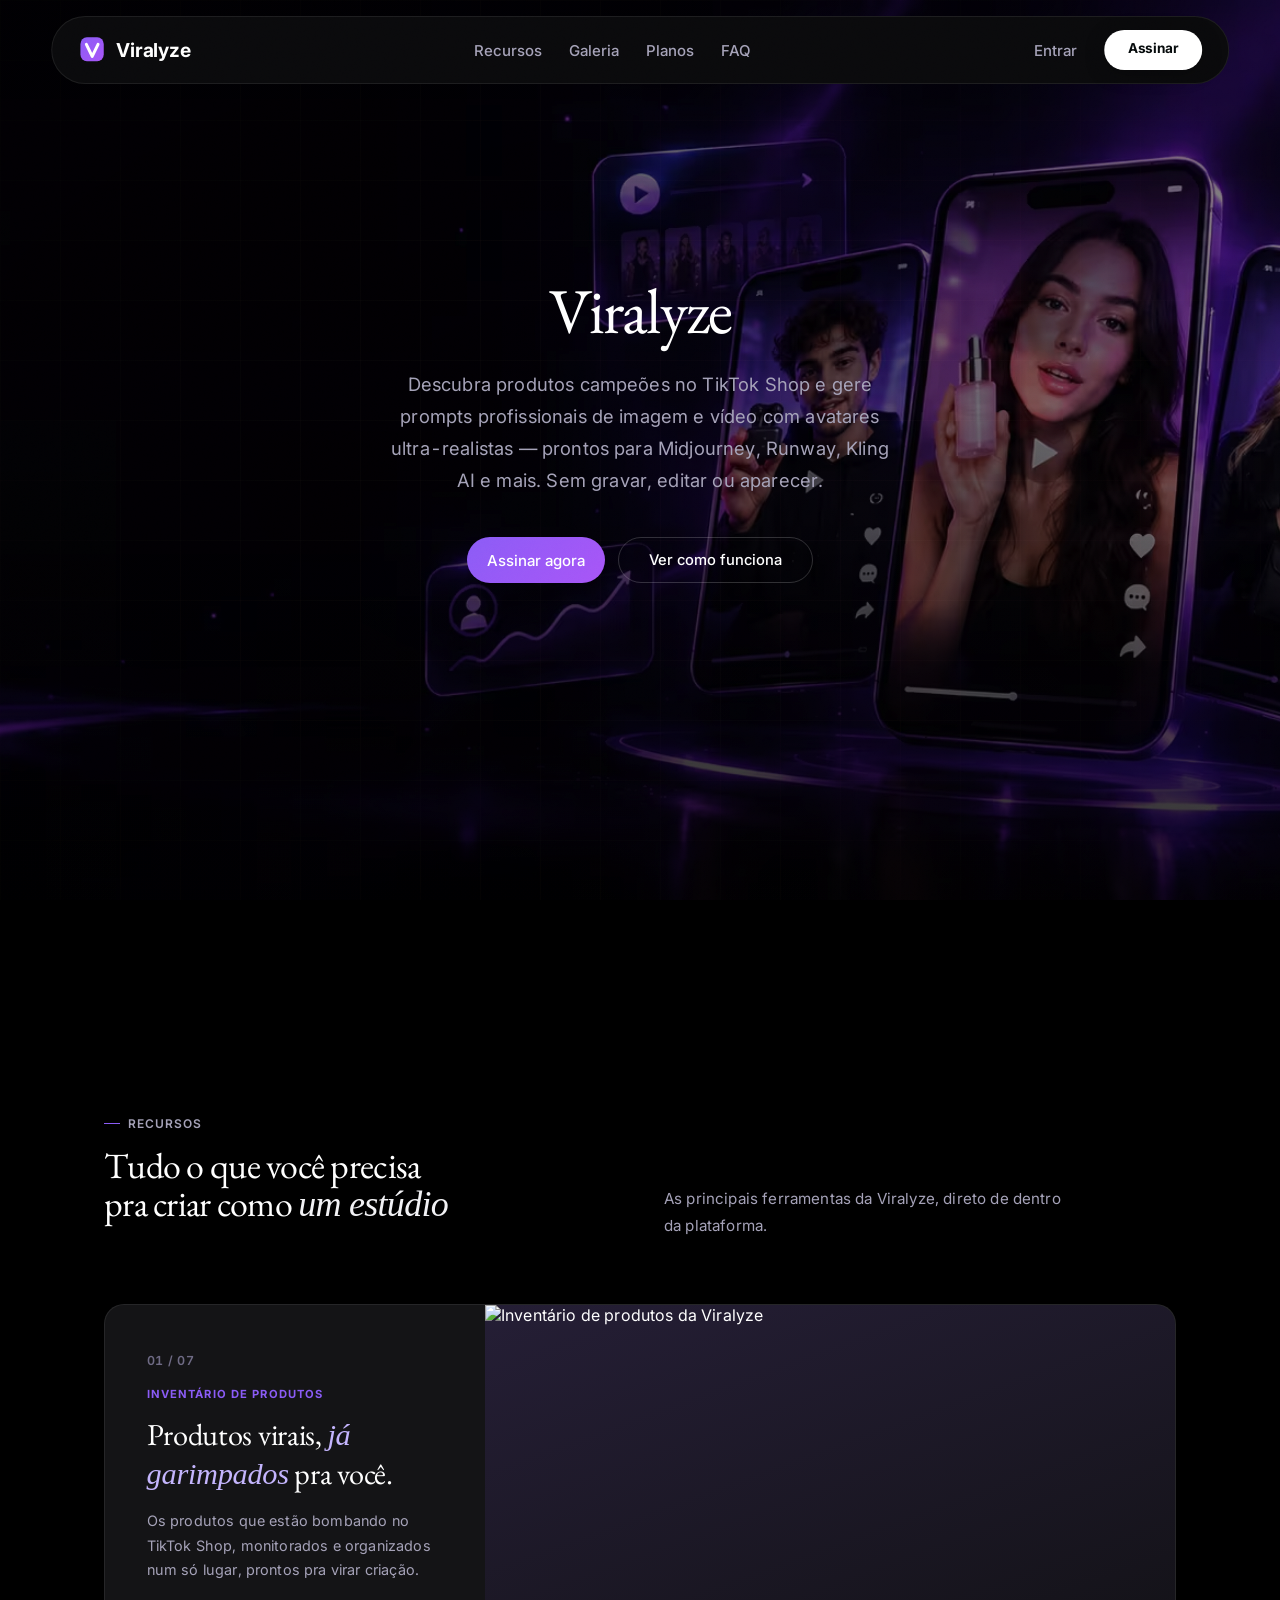
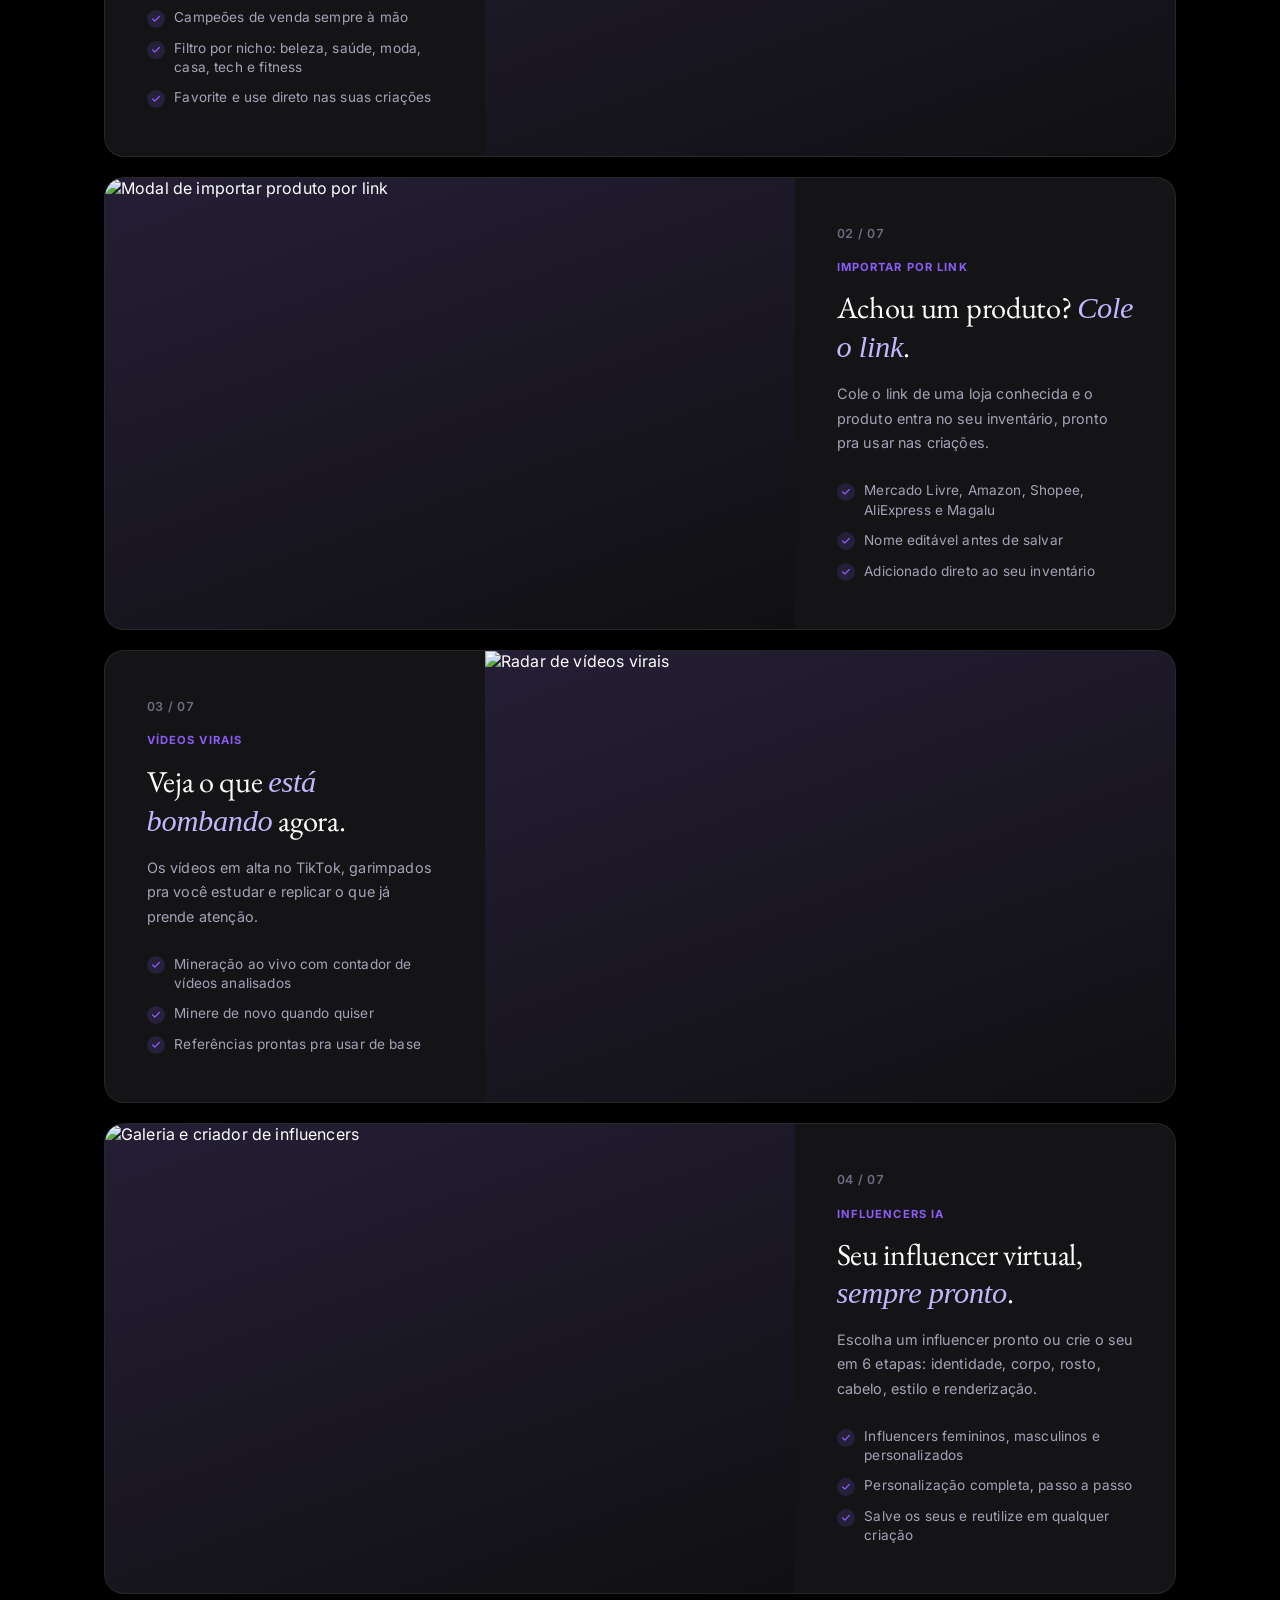
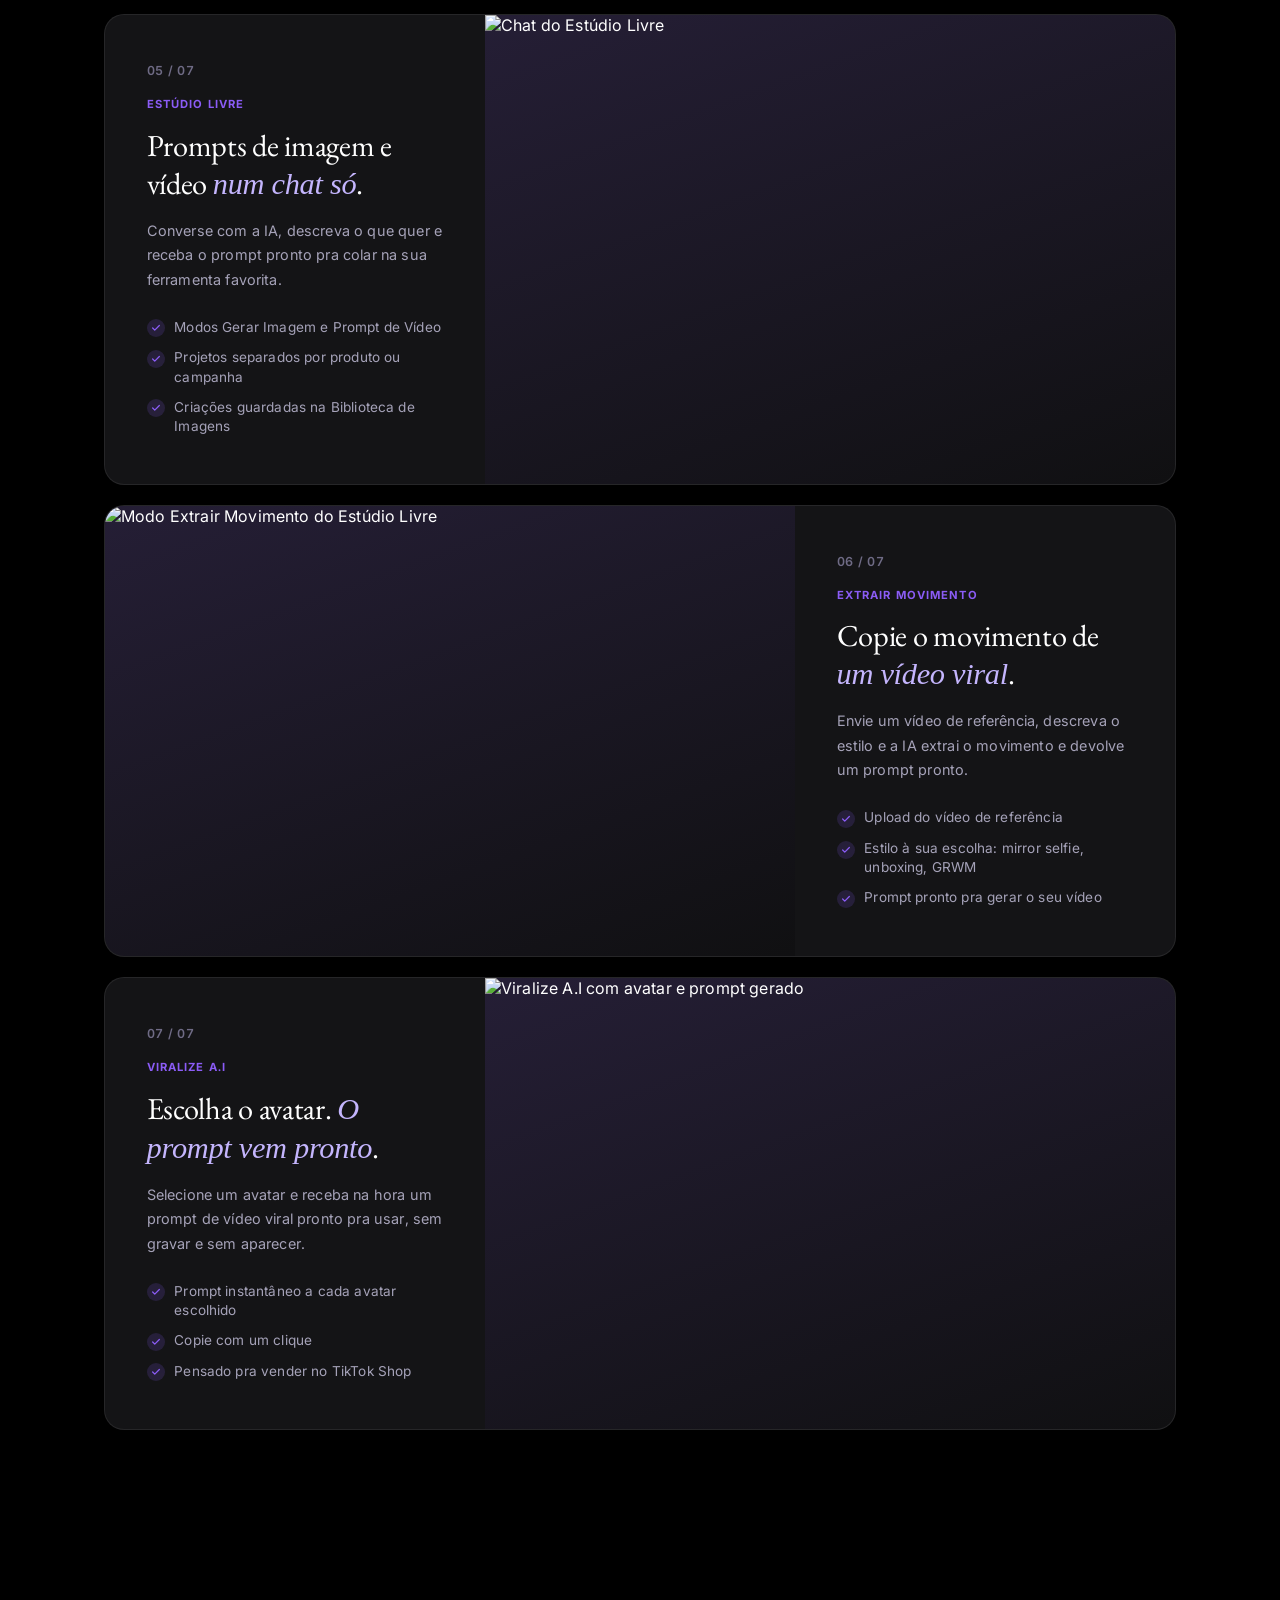
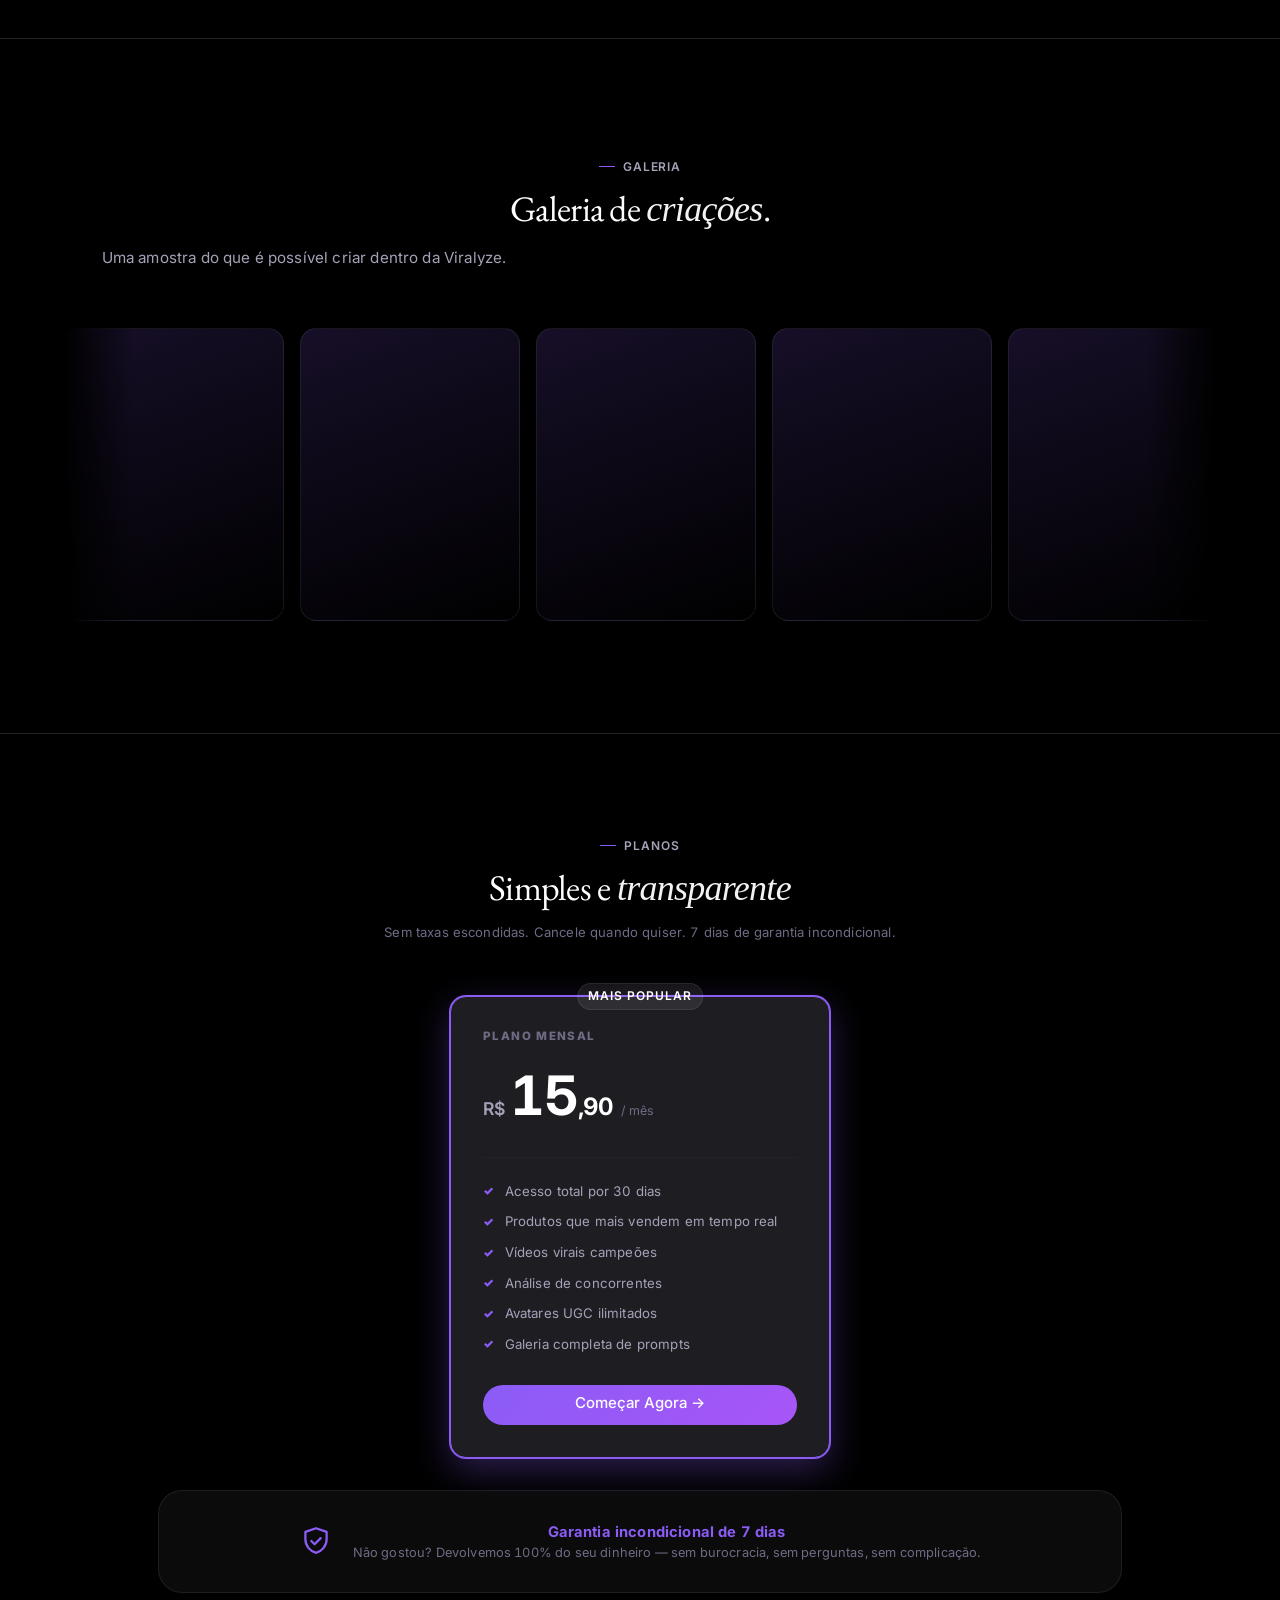
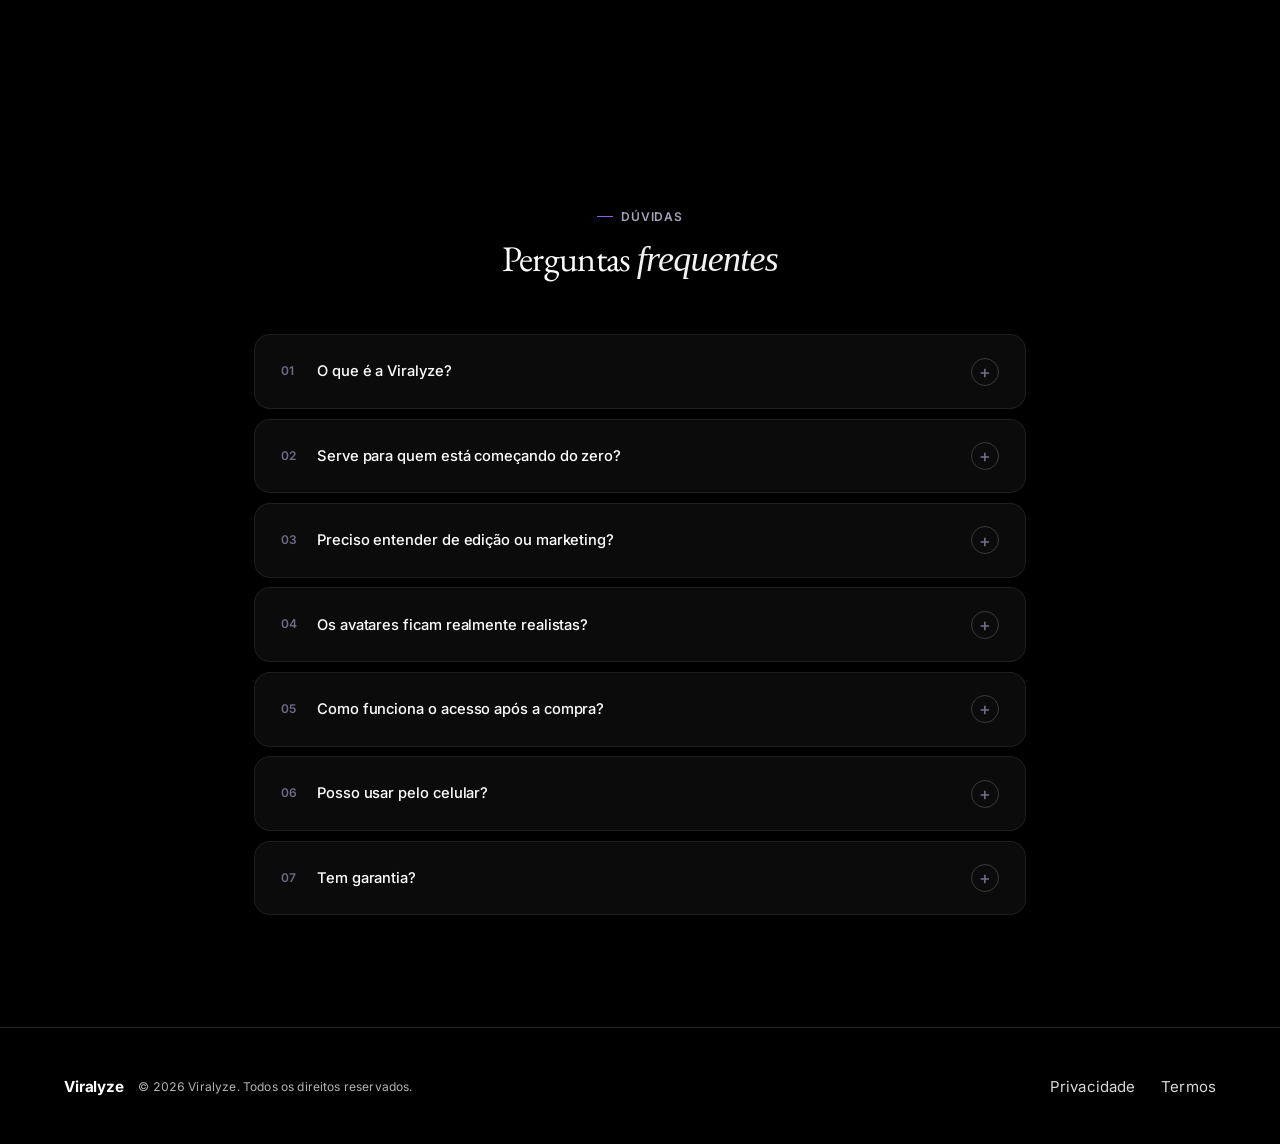
==== commit d02b0104: "Update index.html" ====
--- a/index.html
+++ b/index.html
@@ -1,647 +1,1548 @@
 <!DOCTYPE html>
 <html lang="pt-BR">
 <head>
-<meta charset="UTF-8">
-<meta name="viewport" content="width=device-width, initial-scale=1.0">
-<title>Viralyze — Studio de Marketing Viral</title>
-<meta name="description" content="Viralyze — Studio de Marketing Viral">
-<meta property="og:type" content="website">
-<meta property="og:site_name" content="Viralyze">
-<meta property="og:locale" content="pt_BR">
-<meta property="og:url" content="https://viralyze-tok.vercel.app/">
-<meta property="og:title" content="Viralyze — Studio de Marketing Viral">
-<meta property="og:description" content="Descubra produtos em alta e gere prompts profissionais de imagem e vídeo para vender no TikTok Shop.">
-<meta property="og:image" content="https://viralyze-tok.vercel.app/assets/og.avif">
-<meta property="og:image:type" content="image/avif">
-<meta property="og:image:width" content="1200">
-<meta property="og:image:height" content="630">
-<meta name="twitter:card" content="summary_large_image">
-<meta name="twitter:image" content="https://viralyze-tok.vercel.app/assets/og.avif">
-<link rel="icon" type="image/svg+xml" href="assets/favicon.svg">
-<link rel="preconnect" href="https://fonts.googleapis.com">
-<link href="https://fonts.googleapis.com/css2?family=Inter:wght@300;400;500;600;700;800&display=swap" rel="stylesheet">
-<link rel="stylesheet" href="css/style.css?v=4">
-<link rel="stylesheet" href="css/activation.css">
-<link rel="stylesheet" href="css/free.css?v=1">
+<meta charset="UTF-8"/>
+<meta name="viewport" content="width=device-width, initial-scale=1.0, viewport-fit=cover"/>
+<link rel="icon" type="image/svg+xml" href="assets/favicon.svg"/>
+<title>Viralyze — Prompts de IA que vendem por você no TikTok Shop</title>
+<meta name="description" content="Descubra produtos em alta no TikTok Shop e gere prompts profissionais de imagem e vídeo com avatares ultra-realistas para Midjourney, Runway, Kling AI, Pika Labs e Sora — sem gravar, sem aparecer, sem editar."/>
+<meta property="og:type" content="website"/>
+<meta property="og:site_name" content="Viralyze"/>
+<meta property="og:locale" content="pt_BR"/>
+<meta property="og:url" content="https://viralyze-tok.vercel.app/"/>
+<meta property="og:title" content="Viralyze — Prompts de IA que vendem por você no TikTok Shop"/>
+<meta property="og:description" content="Descubra produtos em alta no TikTok Shop e gere prompts profissionais de imagem e vídeo com avatares ultra-realistas para Midjourney, Runway, Kling AI, Pika Labs e Sora — sem gravar, sem aparecer, sem editar."/>
+<meta property="og:image" content="https://viralyze-tok.vercel.app/assets/og.avif"/>
+<meta property="og:image:type" content="image/avif"/>
+<meta property="og:image:width" content="1200"/>
+<meta property="og:image:height" content="630"/>
+<meta property="og:image:alt" content="Viralyze — Studio de Marketing Viral"/>
+<meta name="twitter:card" content="summary_large_image"/>
+<meta name="twitter:title" content="Viralyze — Prompts de IA que vendem por você no TikTok Shop"/>
+<meta name="twitter:description" content="Descubra produtos em alta no TikTok Shop e gere prompts profissionais de imagem e vídeo com avatares ultra-realistas."/>
+<meta name="twitter:image" content="https://viralyze-tok.vercel.app/assets/og.avif"/>
+<link rel="preconnect" href="https://fonts.googleapis.com"/>
 <link rel="preconnect" href="https://fonts.gstatic.com" crossorigin/>
-<link href="https://fonts.googleapis.com/css2?family=EB+Garamond:wght@300;400;500&display=swap" rel="stylesheet">
-<link rel="stylesheet" href="css/design-system.css?v=4">
-<link rel="stylesheet" href="css/glass.css?v=6">
-<link rel="stylesheet" href="css/elevenlabs-theme.css?v=3">
-<link rel="stylesheet" href="css/viralvideos.css?v=2">
+<link href="https://fonts.googleapis.com/css2?family=EB+Garamond:ital,wght@0,300;0,400;0,500;1,300;1,400&family=Inter:wght@400;500;600;700&display=swap" rel="stylesheet"/>
+<style>
+*, *::before, *::after { box-sizing: border-box; margin: 0; padding: 0; }
+
+:root {
+  --ink: #000000;
+  --ink2: #0d0d0f;
+  --ink3: #131316;
+  --surface: #141416;
+  --surface2: #1e1e22;
+  --border: #242428;
+  --border2: #3a3a40;
+  --text: #ffffff;
+  --text2: #ffffff;
+  --text3: #ffffff;
+
+  --pink: #8b5cf6;
+  --pink2: #c4b5fd;
+  --aqua: #f2f2f5;
+  --aqua2: #ffffff;
+
+  --glow-pink: rgba(139,92,246,0.32);
+  --glow-aqua: rgba(255,255,255,0.14);
+
+  --radius-sm: 8px;
+  --radius: 16px;
+  --radius-lg: 20px;
+  --radius-xl: 24px;
+  --radius-pill: 100px;
+
+  --shadow-soft: 0 4px 24px rgba(0,0,0,0.35);
+  --shadow-soft-hover: 0 10px 36px rgba(139,92,246,0.14);
+
+  --space-section: 96px;
+  --space-xl: 32px;
+  --space-lg: 24px;
+
+  --font-display: 'EB Garamond', 'Times New Roman', serif;
+  --font-ui: 'Inter', sans-serif;
+  --tracking-display: -0.02em;
+  --tracking-body: 0.16px;
+  --hairline: #262629;
+  --hairline-soft: #1a1a1d;
+}
+
+html {
+  scroll-behavior: auto;
+  overflow-x: hidden;
+  width: 100%;
+}
+
+body {
+  font-family: var(--font-ui); letter-spacing: var(--tracking-body);
+  background: var(--ink);
+  color: var(--text);
+  overflow-x: hidden;
+  width: 100%;
+  max-width: 100vw;
+  touch-action: pan-y;
+  -webkit-font-smoothing: antialiased;
+  font-variant-numeric: tabular-nums;
+}
+
+a:focus-visible, button:focus-visible {
+  outline: 2px solid var(--pink);
+  outline-offset: 3px;
+  border-radius: 4px;
+}
+
+h1, h2 { text-wrap: balance; }
+p { text-wrap: pretty; }
+
+body::after {
+  content: '';
+  position: fixed;
+  inset: 0;
+  background-image: url("data:image/svg+xml,%3Csvg viewBox='0 0 512 512' xmlns='http://www.w3.org/2000/svg'%3E%3Cfilter id='n'%3E%3CfeTurbulence type='fractalNoise' baseFrequency='0.75' numOctaves='4' stitchTiles='stitch'/%3E%3C/filter%3E%3Crect width='100%25' height='100%25' filter='url(%23n)' opacity='0.035'/%3E%3C/svg%3E");
+  background-size: 256px;
+  pointer-events: none;
+  z-index: 200;
+  mix-blend-mode: overlay;
+}
+
+nav {
+  position: fixed;
+  top: calc(1rem + env(safe-area-inset-top, 0px));
+  left: 50%;
+  transform: translateX(-50%);
+  z-index: 100;
+  display: grid;
+  grid-template-columns: auto 1fr auto;
+  align-items: center;
+  column-gap: 1.5rem;
+  width: min(1180px, 92%);
+  padding: 0.8rem 1.6rem;
+  background: #0a0a0c;
+  border: 1px solid #1e1e22;
+  border-radius: 100px;
+  transition: background 0.4s, border-color 0.4s, box-shadow 0.4s;
+}
+
+nav.scrolled {
+  background: #000000;
+  border-color: var(--border);
+  box-shadow: 0 8px 32px rgba(0,0,0,0.5);
+}
+
+.logo {
+  display: flex;
+  align-items: center;
+  gap: 0.6rem;
+  position: relative;
+  text-decoration: none;
+  grid-column: 1;
+}
+
+.nav-links-center {
+  grid-column: 2;
+  justify-content: center;
+}
+
+.nav-actions-wrap {
+  grid-column: 3;
+  display: flex;
+  align-items: center;
+  gap: 0.9rem;
+  justify-self: end;
+}
+
+.logo-img {
+  height: 30px;
+  width: auto;
+  display: block;
+}
+
+.logo-text {
+  font-family: var(--font-ui);
+  font-weight: 700;
+  font-size: 1.2rem;
+  letter-spacing: -0.01em;
+  color: var(--text);
+}
+
+.nav-links {
+  display: flex;
+  align-items: center;
+  gap: 1.7rem;
+  list-style: none;
+  white-space: nowrap;
+}
+
+.nav-links a {
+  color: var(--text2);
+  text-decoration: none;
+  font-size: 0.85rem;
+  font-weight: 500;
+  letter-spacing: 0.01em;
+  transition: color 0.2s;
+}
+
+.nav-links a:hover { color: var(--text); }
+
+.nav-links a.btn-nav,
+.nav-mobile-panel a.btn-nav {
+  background: #ffffff;
+  color: #060b0c !important;
+  padding: 0.55rem 1.4rem;
+  border-radius: 100px;
+  font-size: 0.85rem;
+  font-weight: 700;
+  text-decoration: none;
+  letter-spacing: -0.01em;
+  transition: opacity 0.2s, transform 0.15s, background 0.2s;
+  white-space: nowrap;
+  border: 1px solid rgba(255,255,255,0.6);
+  box-shadow: 0 4px 20px rgba(0,0,0,0.25);
+}
+
+.btn-nav {
+  display: inline-block;
+}
+
+.btn-nav:hover { opacity: 0.88; transform: translateY(-1px); }
+.btn-nav:active { transform: translateY(0) scale(0.97); }
+
+.nav-toggle {
+  display: none;
+  width: 40px; height: 40px;
+  border-radius: 50%;
+  border: 1px solid var(--border2);
+  background: var(--surface);
+  align-items: center;
+  justify-content: center;
+  cursor: pointer;
+  color: var(--text);
+  flex-shrink: 0;
+}
+
+.nav-toggle svg { width: 18px; height: 18px; }
+
+.nav-mobile-panel {
+  display: none;
+  position: fixed;
+  top: calc(82px + env(safe-area-inset-top, 0px)); right: 5%; left: 5%;
+  z-index: 99;
+  max-height: calc(100dvh - 82px - env(safe-area-inset-top, 0px) - 24px);
+  overflow-y: auto;
+  background: #0a0a0c;
+  border: 1px solid var(--border2);
+  border-radius: 20px;
+  padding: 1.2rem;
+  padding-bottom: calc(1.2rem + env(safe-area-inset-bottom, 0px));
+  flex-direction: column;
+  gap: 0.2rem;
+  box-shadow: 0 12px 36px rgba(0,0,0,0.4);
+}
+
+.nav-mobile-panel.open { display: flex; }
+
+.nav-mobile-panel a {
+  color: var(--text2);
+  text-decoration: none;
+  font-size: 0.95rem;
+  font-weight: 600;
+  padding: 0.85rem 0.6rem;
+  border-radius: 10px;
+  transition: background 0.2s, color 0.2s;
+}
+
+.nav-mobile-panel a:hover, .nav-mobile-panel a:active { background: var(--surface2); color: var(--text); }
+
+.nav-mobile-panel a.btn-nav { text-align: center; margin-top: 0.4rem; color: var(--ink); }
+
+.hero {
+  min-height: 100dvh;
+  display: flex;
+  flex-direction: column;
+  align-items: center;
+  justify-content: center;
+  text-align: center;
+  padding: 9rem 5% 5rem;
+  position: relative;
+  overflow: hidden;
+}
+
+.hero-bg {
+  position: absolute;
+  inset: 0;
+  width: 100%;
+  height: 100%;
+  object-fit: cover;
+  object-position: center;
+  z-index: 0;
+  pointer-events: none;
+  user-select: none;
+}
+
+.hero-bg-overlay {
+  position: absolute;
+  inset: 0;
+  z-index: 1;
+  pointer-events: none;
+  background:
+    linear-gradient(180deg, rgba(0,0,0,0.55) 0%, rgba(0,0,0,0.35) 45%, rgba(0,0,0,0.85) 100%),
+    radial-gradient(ellipse 70% 60% at 50% 50%, rgba(0,0,0,0.45), transparent 100%);
+}
+
+.hero-grid {
+  position: absolute;
+  inset: 0;
+  z-index: 1;
+  background-image:
+    linear-gradient(rgba(255,170,190,0.02) 1px, transparent 1px),
+    linear-gradient(90deg, rgba(255,170,190,0.02) 1px, transparent 1px);
+  background-size: 60px 60px;
+  mask-image: radial-gradient(ellipse 80% 80% at 50% 50%, black 30%, transparent 100%);
+  pointer-events: none;
+}
+
+.hero-content { position: relative; z-index: 2; }
+
+.hero-eyebrow {
+  display: inline-flex;
+  align-items: center;
+  gap: 0.5rem;
+  background: #141416;
+  border: 1px solid #3a3a40;
+  color: #ffffff;
+  font-size: 0.72rem;
+  font-weight: 600;
+  padding: 0.4rem 1rem;
+  border-radius: 100px;
+  letter-spacing: 0.1em;
+  text-transform: uppercase;
+  margin-bottom: 2rem;
+}
+
+.hero-eyebrow-dot {
+  width: 5px; height: 5px;
+  background: currentColor;
+  border-radius: 50%;
+  animation: blink 1.4s ease infinite;
+}
+
+@keyframes blink { 0%, 100% { opacity: 1; } 50% { opacity: 0.3; } }
+
+h1 {
+  font-family: var(--font-display);
+  font-size: clamp(2.8rem, 6vw, 5.4rem);
+  font-weight: 300;
+  letter-spacing: -0.02em;
+  line-height: 1.05;
+  margin-bottom: 1.5rem;
+}
+
+h1 em {
+  font-family: var(--font-display);
+  font-style: italic;
+  font-weight: 400;
+  position: relative;
+  color: var(--pink);
+  text-shadow: -2px 0 0 rgba(255,255,255,0.35);
+}
+
+.hero-sub {
+  font-size: clamp(1rem, 1.5vw, 1.15rem);
+  color: var(--text2);
+  max-width: 520px;
+  margin: 0 auto 2.5rem;
+  font-weight: 400;
+  line-height: 1.75;
+}
+
+.hero-actions {
+  display: flex;
+  gap: 0.8rem;
+  justify-content: center;
+  flex-wrap: wrap;
+  margin-bottom: 4rem;
+}
+
+.btn-primary {
+  display: inline-flex;
+  align-items: center;
+  gap: 0.5rem;
+  background: var(--pink);
+  color: #ffffff;
+  padding: 0.85rem 2rem;
+  border-radius: 100px;
+  font-family: var(--font-ui);
+  font-weight: 500;
+  font-size: 0.92rem;
+  text-decoration: none;
+  letter-spacing: -0.005em;
+  transition: transform 0.2s ease, background 0.2s ease, box-shadow 0.2s ease;
+  box-shadow: 0 4px 16px rgba(0,0,0,0.28);
+  position: relative;
+  border: none;
+  cursor: pointer;
+}
+
+.btn-primary:hover {
+  background: #7c3aed;
+  transform: translateY(-1px);
+  box-shadow: 0 8px 28px rgba(139,92,246,0.32);
+}
+.btn-primary:active { transform: translateY(0) scale(0.98); }
+
+.btn-ghost {
+  display: inline-flex;
+  align-items: center;
+  gap: 0.5rem;
+  background: transparent;
+  border: 1px solid var(--hairline-strong, rgba(255,255,255,0.22));
+  color: var(--text2);
+  padding: 0.84rem 1.9rem;
+  border-radius: 100px;
+  font-family: var(--font-ui);
+  font-weight: 500;
+  font-size: 0.92rem;
+  text-decoration: none;
+  letter-spacing: -0.005em;
+  transition: border-color 0.2s ease, color 0.2s ease, background 0.2s ease;
+}
+
+.btn-ghost:hover {
+  border-color: rgba(255,255,255,0.4);
+  color: var(--text);
+  background: #17171a;
+}
+.btn-ghost:active { transform: scale(0.98); }
+
+.social-proof {
+  display: flex;
+  align-items: center;
+  justify-content: center;
+  gap: 1.5rem;
+  flex-wrap: wrap;
+}
+
+.avatars-stack { display: flex; }
+
+.avatars-stack span {
+  width: 32px; height: 32px;
+  border-radius: 50%;
+  border: 2px solid var(--ink);
+  display: flex;
+  align-items: center;
+  justify-content: center;
+  font-size: 0.7rem;
+  font-weight: 700;
+  margin-left: -8px;
+  color: #ffffff;
+}
+
+.avatars-stack span:first-child { margin-left: 0; }
+
+.av1 { background: linear-gradient(135deg, var(--pink), #6d28d9); }
+.av2 { background: linear-gradient(135deg, #d9d9e0, #ffffff); color: #060b0c; }
+.av3 { background: linear-gradient(135deg, #c4b5fd, var(--pink)); }
+.av4 { background: linear-gradient(135deg, #ffffff, #d9d9e0); color: #060b0c; }
+
+.social-proof-text { font-size: 0.82rem; color: var(--text2); font-weight: 400; }
+.social-proof-text strong { color: var(--text); font-weight: 700; }
+
+.divider-dot { width: 4px; height: 4px; background: var(--text3); border-radius: 50%; }
+
+.rating { display: flex; align-items: center; gap: 0.4rem; }
+.stars-row { color: var(--aqua); font-size: 0.75rem; letter-spacing: 0.05em; }
+
+.marquee-section {
+  padding: 2.5rem 0;
+  background: var(--ink2);
+  border-top: 1px solid var(--border);
+  border-bottom: 1px solid var(--border);
+  overflow: hidden;
+  position: relative;
+}
+
+.marquee-track {
+  display: flex;
+  gap: 2rem;
+  animation: marquee 24s linear infinite;
+  width: max-content;
+}
+
+.marquee-item {
+  display: flex;
+  align-items: center;
+  gap: 0.6rem;
+  font-size: 0.8rem;
+  font-weight: 600;
+  color: var(--text3);
+  text-transform: uppercase;
+  letter-spacing: 0.1em;
+  white-space: nowrap;
+  padding: 0 2rem;
+}
+
+.marquee-item span { color: var(--pink); font-size: 0.7rem; }
+.stars-svg { display: inline-flex; gap: 2px; }
+.stars-svg svg { width: 12px; height: 12px; }
+.marquee-item span svg { width: 12px; height: 12px; stroke: var(--pink); vertical-align: -2px; }
+
+.marquee-item:nth-child(odd) span { color: var(--aqua); }
+
+@keyframes marquee { from { transform: translateX(0); } to { transform: translateX(-50%); } }
+
+.section-label {
+  display: inline-flex;
+  align-items: center;
+  gap: 0.5rem;
+  font-size: 0.7rem;
+  font-weight: 700;
+  letter-spacing: 0.12em;
+  text-transform: uppercase;
+  color: var(--pink);
+  margin-bottom: 1rem;
+}
+
+.section-label::before { content: ''; width: 16px; height: 1px; background: var(--pink); display: block; }
+
+.section-title {
+  font-family: var(--font-display);
+  font-size: clamp(2rem, 3.8vw, 3rem);
+  font-weight: 300;
+  letter-spacing: -0.015em;
+  line-height: 1.1;
+  margin-bottom: 1rem;
+}
+
+.section-title em {
+  font-family: var(--font-display);
+  font-style: italic;
+  font-weight: 400;
+  color: var(--aqua);
+}
+
+.section-sub {
+  font-size: 0.95rem;
+  color: var(--text2);
+  font-weight: 400;
+  line-height: 1.75;
+  max-width: 480px;
+}
+
+.features { padding: 7rem 5%; max-width: 1200px; margin: 0 auto; }
+
+.features-header {
+  display: grid;
+  grid-template-columns: 1fr 1fr;
+  gap: 3rem;
+  align-items: end;
+  margin-bottom: 4rem;
+}
+
+.features-grid {
+  display: grid;
+  grid-template-columns: repeat(12, 1fr);
+  gap: 1rem;
+}
+
+.feature-card {
+  background: var(--surface, #161320);
+  border: 1px solid var(--hairline);
+  border-radius: 16px;
+  padding: 2rem;
+  box-shadow: 0 4px 16px rgba(0,0,0,0.28);
+  transition: border-color 0.25s, transform 0.25s, box-shadow 0.25s;
+  position: relative;
+  overflow: hidden;
+}
+
+.feature-card:hover {
+  border-color: #333338;
+  transform: translateY(-2px);
+}
+
+.feature-card:nth-child(1) { grid-column: span 7; }
+.feature-card:nth-child(2) { grid-column: span 5; }
+.feature-card:nth-child(3) { grid-column: span 5; }
+.feature-card:nth-child(4) { grid-column: span 7; }
+
+.feature-card::before {
+  content: '';
+  position: absolute;
+  inset: 0;
+  background: radial-gradient(circle at 80% 20%, rgba(139,92,246,0.07), transparent 60%);
+  pointer-events: none;
+}
+
+.feature-card:hover {
+  border-color: rgba(139,92,246,0.35);
+  transform: translateY(-2px);
+  box-shadow: 0 8px 28px rgba(139,92,246,0.14);
+}
+
+.feature-icon-wrap {
+  width: 48px; height: 48px;
+  border-radius: 14px;
+  background: rgba(139,92,246,0.12);
+  border: 1px solid rgba(139,92,246,0.25);
+  display: flex;
+  align-items: center;
+  justify-content: center;
+  margin-bottom: 1.5rem;
+  color: var(--pink);
+}
+.feature-icon-wrap svg { width: 22px; height: 22px; }
+
+.feature-card h3 {
+  font-family: var(--font-ui);
+  font-size: 1.05rem;
+  font-weight: 600;
+  letter-spacing: -0.01em;
+  margin-bottom: 0.65rem;
+  line-height: 1.3;
+}
+
+.feature-card p { font-size: 0.85rem; color: var(--text2); line-height: 1.7; font-weight: 400; }
+
+.feature-tag {
+  display: inline-block;
+  margin-top: 1.2rem;
+  background: rgba(139,92,246,0.1);
+  border: 1px solid rgba(139,92,246,0.22);
+  color: var(--pink);
+  font-size: 0.65rem;
+  font-weight: 700;
+  letter-spacing: 0.08em;
+  text-transform: uppercase;
+  padding: 0.25rem 0.7rem;
+  border-radius: 100px;
+}
+
+.feature-tag.aqua {
+  background: #1e1e22;
+  border-color: #35353c;
+  color: #ffffff;
+}
+
+.recursos-panels {
+  display: flex;
+  flex-direction: column;
+  gap: 1.25rem;
+  margin-top: 4rem;
+}
+
+.recurso-panel {
+  display: grid;
+  grid-template-columns: minmax(280px, 380px) 1fr;
+  background: var(--surface, #161320);
+  border: 1px solid var(--hairline, #262629);
+  border-radius: 20px;
+  overflow: hidden;
+  min-height: 420px;
+}
+
+.recurso-panel.reverse { grid-template-columns: 1fr minmax(280px, 380px); }
+.recurso-panel.reverse .recurso-text { order: 2; }
+.recurso-panel.reverse .recurso-media { order: 1; }
+
+.recurso-text {
+  padding: 3rem 2.6rem;
+  display: flex;
+  flex-direction: column;
+  justify-content: center;
+}
+
+.recurso-count {
+  font-family: var(--font-ui);
+  font-size: 0.78rem;
+  font-weight: 600;
+  color: var(--text3);
+  letter-spacing: 0.06em;
+  margin-bottom: 1.2rem;
+}
+
+.recurso-category {
+  font-size: 0.7rem;
+  font-weight: 700;
+  letter-spacing: 0.1em;
+  text-transform: uppercase;
+  color: var(--pink);
+  margin-bottom: 0.9rem;
+}
+
+.recurso-title {
+  font-family: var(--font-display);
+  font-weight: 300;
+  font-size: clamp(1.5rem, 2.4vw, 1.9rem);
+  letter-spacing: -0.01em;
+  line-height: 1.25;
+  margin-bottom: 1rem;
+}
+
+.recurso-title em { font-style: italic; color: var(--pink2); }
+
+.recurso-desc { font-size: 0.9rem; color: var(--text2); line-height: 1.7; margin-bottom: 1.6rem; }
+
+.recurso-checklist { display: flex; flex-direction: column; gap: 0.7rem; }
+
+.recurso-checklist li {
+  display: flex;
+  align-items: flex-start;
+  gap: 0.6rem;
+  font-size: 0.85rem;
+  color: var(--text2);
+  line-height: 1.4;
+}
+
+.recurso-check {
+  flex-shrink: 0;
+  width: 18px; height: 18px;
+  border-radius: 50%;
+  background: rgba(139,92,246,0.16);
+  color: var(--pink);
+  display: flex;
+  align-items: center;
+  justify-content: center;
+  margin-top: 0.1rem;
+}
+.recurso-check svg { width: 10px; height: 10px; }
+
+.recurso-media {
+  position: relative;
+  background: linear-gradient(160deg, rgba(139,92,246,0.14), rgba(0,0,0,0.2));
+  min-height: 260px;
+}
+
+.recurso-media img {
+  position: absolute;
+  inset: 0;
+  width: 100%;
+  height: 100%;
+  object-fit: cover;
+  object-position: top;
+}
+
+@media (max-width: 860px) {
+  .recurso-panel, .recurso-panel.reverse { grid-template-columns: 1fr; min-height: 0; }
+  .recurso-panel.reverse .recurso-text, .recurso-panel.reverse .recurso-media { order: initial; }
+  .recurso-media { min-height: 220px; }
+  .recurso-text { padding: 2.2rem 1.6rem; }
+}
+
+.galeria { padding: 7rem 5%; background: var(--ink2); border-top: 1px solid var(--border); border-bottom: 1px solid var(--border); }
+.galeria-inner { max-width: 1200px; margin: 0 auto; }
+.galeria-header { text-align: center; margin-bottom: 3.5rem; }
+
+.galeria-viewport {
+  overflow: hidden;
+  -webkit-mask-image: linear-gradient(90deg, transparent, #000 6%, #000 94%, transparent);
+  mask-image: linear-gradient(90deg, transparent, #000 6%, #000 94%, transparent);
+}
+
+.galeria-track {
+  display: flex;
+  gap: 1rem;
+  width: max-content;
+  animation: galeria-scroll 32s linear infinite;
+}
+
+@media (hover: hover) and (pointer: fine) {
+  .galeria-viewport:hover .galeria-track { animation-play-state: paused; }
+}
+
+@keyframes galeria-scroll {
+  from { transform: translateX(0); }
+  to { transform: translateX(-50%); }
+}
+
+.galeria-item {
+  flex: 0 0 220px;
+  aspect-ratio: 3 / 4;
+  border-radius: 16px;
+  overflow: hidden;
+  position: relative;
+  background: linear-gradient(160deg, rgba(139,92,246,0.16), rgba(0,0,0,0.25));
+  border: 1px solid var(--hairline, #262629);
+}
+
+.galeria-item img { position: absolute; inset: 0; width: 100%; height: 100%; object-fit: cover; }
+
+.results { padding: 6rem 5%; max-width: 1200px; margin: 0 auto; }
+
+.results-grid {
+  display: grid;
+  grid-template-columns: repeat(3, 1fr);
+  gap: 1px;
+  background: var(--border);
+  border: 1px solid var(--border);
+  border-radius: 20px;
+  overflow: hidden;
+}
+
+.result-item { background: var(--surface, #161320); padding: 2.5rem 2rem; text-align: center; transition: border-color 0.25s; border: 1px solid var(--hairline); border-radius: 16px; box-shadow: 0 4px 16px rgba(0,0,0,0.24); }
+.result-item:hover { border-color: #333338; }
+
+.result-num {
+  font-family: var(--font-display);
+  font-size: 3.2rem;
+  font-weight: 300;
+  letter-spacing: -0.01em;
+  line-height: 1;
+  margin-bottom: 0.4rem;
+  color: var(--pink);
+}
+.result-item:nth-child(even) .result-num { color: var(--aqua2); }
+
+.result-label { font-size: 0.75rem; color: var(--text3); text-transform: uppercase; letter-spacing: 0.08em; font-weight: 700; }
+.result-sub { font-size: 0.72rem; color: var(--text3); margin-top: 0.2rem; font-weight: 400; }
+
+.testimonials { padding: 7rem 5%; background: var(--ink2); border-top: 1px solid var(--border); }
+.testimonials-inner { max-width: 1200px; margin: 0 auto; }
+.testimonials-header { text-align: center; margin-bottom: 4rem; }
+
+.testimonials-grid {
+  display: grid;
+  grid-template-columns: 1.3fr 1fr;
+  gap: 1rem;
+}
+
+.tcard-stack { display: flex; flex-direction: column; gap: 1rem; }
+
+.tcard {
+  background: var(--surface, #161320);
+  border: 1px solid var(--hairline);
+  border-radius: 16px;
+  padding: 2rem;
+  display: flex;
+  flex-direction: column;
+  gap: 1.2rem;
+  box-shadow: 0 4px 16px rgba(0,0,0,0.24);
+  transition: border-color 0.25s, transform 0.25s;
+}
+
+.tcard:hover { border-color: rgba(139,92,246,0.28); transform: translateY(-2px); }
+
+.tcard.featured {
+  padding: 2.6rem;
+  justify-content: center;
+  background: var(--surface2, #1c1928);
+  border-color: rgba(139,92,246,0.22);
+}
+
+.tcard.featured .tcard-text { font-size: 1.15rem; line-height: 1.6; }
+
+.tcard-stars { color: var(--aqua); font-size: 0.78rem; letter-spacing: 0.1em; }
+.tcard-text { font-size: 0.9rem; color: var(--text2); line-height: 1.75; font-weight: 400; font-style: italic; flex: 1; }
+
+.tcard-author { display: flex; align-items: center; gap: 0.8rem; padding-top: 1rem; border-top: 1px solid var(--border); }
+
+.tavatar {
+  width: 40px; height: 40px;
+  border-radius: 12px;
+  display: flex;
+  align-items: center;
+  justify-content: center;
+  font-family: var(--font-ui);
+  font-weight: 600;
+  font-size: 0.78rem;
+  flex-shrink: 0;
+  color: #ffffff;
+}
+
+.tav1 { background: linear-gradient(135deg, var(--pink), #6d28d9); }
+.tav2 { background: linear-gradient(135deg, #d9d9e0, #ffffff); color: #060b0c; }
+.tav3 { background: linear-gradient(135deg, #c4b5fd, var(--pink)); }
+
+.tauthor-name { font-size: 0.85rem; font-weight: 700; color: var(--text); letter-spacing: -0.01em; }
+.tauthor-role { font-size: 0.72rem; color: var(--text3); margin-top: 0.1rem; }
+
+.pricing { padding: 7rem 5%; max-width: 1200px; margin: 0 auto; }
+.pricing-header { text-align: center; margin-bottom: 1rem; }
+.pricing-note { text-align: center; font-size: 0.82rem; color: var(--text3); margin-bottom: 3.5rem; }
+
+.pricing-grid { display: grid; grid-template-columns: repeat(3, 1fr); gap: 1rem; align-items: start; }
+.pricing-grid-single { grid-template-columns: 1fr; max-width: 380px; margin: 0 auto; }
+
+.pcard {
+  background: var(--surface, #161320);
+  border: 1px solid var(--hairline);
+  border-radius: 16px;
+  padding: 2rem;
+  position: relative;
+  transition: transform 0.25s, box-shadow 0.25s, border-color 0.25s;
+  display: flex;
+  flex-direction: column;
+  box-shadow: 0 4px 16px rgba(0,0,0,0.28);
+}
+
+.pcard:hover { transform: translateY(-2px); border-color: #333338; }
+
+.pcard.highlight {
+  background: var(--surface2, #1c1928);
+  border-color: var(--pink);
+  box-shadow: 0 0 0 1px var(--pink), 0 12px 36px var(--glow-pink);
+}
+
+.popular-badge {
+  position: absolute;
+  top: -14px; left: 50%; transform: translateX(-50%);
+  background: var(--pink);
+  color: #ffffff;
+  font-size: 0.65rem;
+  font-weight: 800;
+  padding: 0.3rem 1.1rem;
+  border-radius: 100px;
+  letter-spacing: 0.08em;
+  text-transform: uppercase;
+  white-space: nowrap;
+}
+
+.plan-name { font-size: 0.72rem; font-weight: 800; text-transform: uppercase; letter-spacing: 0.12em; color: var(--text3); margin-bottom: 1.2rem; }
+
+.plan-amount { display: flex; align-items: baseline; gap: 0.3rem; margin-bottom: 0.3rem; }
+.plan-currency { font-size: 1.1rem; font-weight: 600; color: var(--text2); }
+.plan-price { font-family: var(--font-display); font-size: 3.4rem; font-weight: 300; letter-spacing: -0.02em; color: var(--text); }
+.plan-period { font-size: 0.78rem; color: var(--text3); margin-left: 0.2rem; }
+.plan-old { font-size: 0.78rem; color: var(--text3); text-decoration: line-through; margin-bottom: 0.3rem; }
+
+.plan-save {
+  display: inline-block;
+  font-size: 0.72rem;
+  font-weight: 700;
+  color: var(--pink);
+  background: rgba(139,92,246,0.1);
+  border: 1px solid rgba(139,92,246,0.22);
+  padding: 0.2rem 0.65rem;
+  border-radius: 100px;
+  margin-bottom: 1.5rem;
+}
+
+.plan-save.gold { color: #ffffff; background: #1e1e22; border-color: #35353c; }
+
+.plan-sep { height: 1px; background: var(--border); margin: 1.5rem 0; }
+
+.plan-features { list-style: none; display: flex; flex-direction: column; gap: 0.75rem; margin-bottom: 2rem; flex: 1; }
+
+.plan-features li { display: flex; align-items: flex-start; gap: 0.65rem; font-size: 0.83rem; color: var(--text2); line-height: 1.4; }
+
+.plan-features li::before { content: '✓'; color: var(--pink); font-weight: 900; font-size: 0.75rem; flex-shrink: 0; margin-top: 0.1rem; }
+
+.pbtn {
+  display: block;
+  width: 100%;
+  text-align: center;
+  padding: 0.85rem 1rem;
+  border-radius: 100px;
+  font-family: var(--font-ui);
+  font-size: 0.9rem;
+  font-weight: 500;
+  letter-spacing: -0.005em;
+  text-decoration: none;
+  cursor: pointer;
+  border: none;
+  transition: transform 0.15s, box-shadow 0.15s, background 0.15s;
+  margin-top: auto;
+}
+
+.pbtn-solid {
+  background: var(--pink);
+  color: #ffffff;
+  box-shadow: 0 4px 16px rgba(0,0,0,0.28);
+}
+.pbtn-solid:hover { background: #7c3aed; transform: translateY(-1px); box-shadow: 0 8px 24px rgba(139,92,246,0.3); }
+.pbtn-solid:active { transform: translateY(0) scale(0.98); }
+
+.pbtn-outline { background: transparent; border: 1px solid var(--border2); color: var(--text); }
+.pbtn-outline:hover { background: var(--surface2); border-color: rgba(139,92,246,0.4); }
+.pbtn-outline:active { transform: scale(0.98); }
+
+.guarantee { max-width: 1200px; margin: 2rem auto 0; padding: 0 5%; }
+
+.guarantee-inner {
+  display: flex;
+  align-items: center;
+  justify-content: center;
+  gap: 1.2rem;
+  background: #100c1a;
+  border: 1px solid rgba(139,92,246,0.14);
+  border-radius: 16px;
+  padding: 1.2rem 2rem;
+  flex-wrap: wrap;
+}
+
+.guarantee-icon { width: 34px; height: 34px; flex-shrink: 0; color: var(--pink); }
+.guarantee-icon svg { width: 100%; height: 100%; }
+.guarantee-text strong { display: block; font-size: 0.92rem; font-weight: 700; color: var(--pink); margin-bottom: 0.2rem; }
+.guarantee-text p { font-size: 0.8rem; color: var(--text3); }
+
+.faq { padding: 7rem 5%; max-width: 900px; margin: 0 auto; }
+.faq-header { text-align: center; margin-bottom: 3.5rem; }
+.faq-list { display: flex; flex-direction: column; gap: 0.6rem; }
+
+.faq-item { background: var(--surface, #161320); border: 1px solid var(--hairline); border-radius: 16px; overflow: hidden; box-shadow: 0 4px 16px rgba(0,0,0,0.2); transition: border-color 0.25s; }
+.faq-item.active { border-color: rgba(139,92,246,0.35); }
+
+.faq-trigger {
+  width: 100%;
+  display: flex;
+  align-items: center;
+  justify-content: space-between;
+  gap: 1rem;
+  padding: 1.4rem 1.6rem;
+  background: none;
+  border: none;
+  cursor: pointer;
+  color: var(--text);
+  font-family: var(--font-ui);
+  font-size: 0.92rem;
+  font-weight: 500;
+  text-align: left;
+  letter-spacing: -0.005em;
+  line-height: 1.4;
+}
+
+.faq-trigger:hover { color: var(--pink); }
+
+.faq-index {
+  flex-shrink: 0;
+  font-family: var(--font-ui);
+  font-size: 0.75rem;
+  color: var(--text3);
+  font-weight: 600;
+  min-width: 22px;
+}
+
+.faq-trigger-main { display: flex; align-items: center; gap: 0.9rem; }
+
+.faq-icon {
+  flex-shrink: 0;
+  width: 28px; height: 28px;
+  border-radius: 50%;
+  border: 1px solid var(--border2);
+  display: flex;
+  align-items: center;
+  justify-content: center;
+  font-size: 1.1rem;
+  color: var(--text3);
+  transition: transform 0.3s, color 0.2s, border-color 0.2s;
+  line-height: 1;
+}
+
+.faq-item.active .faq-icon { transform: rotate(45deg); color: var(--pink); border-color: rgba(139,92,246,0.4); }
+
+.faq-body { max-height: 0; overflow: hidden; transition: max-height 0.35s ease; }
+.faq-item.active .faq-body { max-height: 300px; }
+
+.faq-body-inner {
+  padding: 0 1.6rem 1.4rem 3.3rem;
+  font-size: 0.85rem;
+  color: var(--text2);
+  line-height: 1.75;
+  font-weight: 400;
+  border-top: 1px solid var(--border);
+  padding-top: 1.2rem;
+}
+
+.cta-final { padding: 6rem 5%; background: var(--ink2); border-top: 1px solid var(--border); }
+.cta-final-inner { max-width: 820px; margin: 0 auto; text-align: center; position: relative; }
+
+.cta-card {
+  position: relative;
+  background: #131217;
+  border: 1px solid rgba(139,92,246,0.28);
+  border-radius: 28px;
+  padding: 4.5rem 3rem;
+  overflow: hidden;
+  box-shadow: 0 20px 60px rgba(0,0,0,0.4);
+}
+
+.cta-card::before {
+  content: '';
+  position: absolute;
+  top: 0; left: 0; right: 0;
+  height: 1px;
+  background: linear-gradient(90deg, transparent, var(--pink), var(--aqua), transparent);
+}
+
+.cta-card h2 {
+  font-family: var(--font-display);
+  font-size: clamp(2.2rem, 4.2vw, 3.4rem);
+  font-weight: 300;
+  letter-spacing: -0.02em;
+  line-height: 1.05;
+  margin-bottom: 1.2rem;
+}
+
+.cta-card h2 em { font-family: var(--font-display); font-style: italic; font-weight: 400; color: var(--pink2); }
+
+.cta-card p { font-size: 1rem; color: var(--text2); font-weight: 400; margin-bottom: 2.5rem; line-height: 1.7; }
+
+footer {
+  padding: 1.6rem 5% calc(1.6rem + env(safe-area-inset-bottom, 0px));
+  border-top: 1px solid var(--border);
+  display: flex;
+  align-items: center;
+  justify-content: space-between;
+  flex-wrap: wrap;
+  gap: 1rem;
+}
+
+.footer-left { display: flex; align-items: center; gap: 0.9rem; flex-wrap: wrap; }
+
+.footer-logo { font-family: var(--font-ui); font-weight: 600; font-size: 0.95rem; letter-spacing: -0.01em; color: #ffffff; }
+
+.footer-links { display: flex; gap: 1.6rem; list-style: none; flex-wrap: wrap; }
+.footer-links a { color: #ffffff; opacity: 0.85; text-decoration: none; font-size: 0.8rem; transition: opacity 0.2s; }
+.footer-links a:hover { opacity: 1; }
+
+.footer-copy { font-size: 0.75rem; color: #ffffff; opacity: 0.7; }
+
+ to { opacity: 1; transform: translateY(0); } }
+
+@media (prefers-reduced-motion: reduce) {
+  .marquee-track, .hero-eyebrow-dot, .galeria-track { animation: none !important; }
+}
+
+@media (max-width: 900px) {
+  .nav-links { display: none; }
+  .nav-toggle { display: flex; }
+  .features-header { grid-template-columns: 1fr; gap: 1rem; }
+  .feature-card:nth-child(n) { grid-column: span 12; }
+  .features-grid { display: flex; flex-direction: column; }
+  .steps-row { grid-template-columns: 1fr 1fr; gap: 2rem; }
+  .steps-row::before { display: none; }
+  .step-col:nth-child(2), .step-col:nth-child(4) { margin-top: 0; }
+  .testimonials-grid { grid-template-columns: 1fr; }
+  .pricing-grid { grid-template-columns: 1fr; }
+  .cta-card { padding: 3rem 1.5rem; }
+  footer { flex-direction: column; align-items: flex-start; }
+}
+
+@media (max-width: 600px) {
+  .steps-row { grid-template-columns: 1fr; }
+  .results-grid { grid-template-columns: 1fr; }
+  .social-proof { flex-direction: column; gap: 1rem; }
+  .hero { padding: 6.5rem 6% 4rem; min-height: auto; }
+  .features { padding: 4rem 6%; }
+  .testimonials { padding: 4rem 6%; }
+  .pricing { padding: 4rem 6% !important; }
+  .faq { padding: 4rem 6%; }
+  .cta-final { padding: 3.5rem 6%; }
+  .hero-actions { flex-direction: column; width: 100%; }
+  .hero-actions a { width: 100%; justify-content: center; }
+  .btn-primary, .btn-ghost { width: 100%; box-sizing: border-box; }
+  .guarantee-inner { flex-direction: column; text-align: center; padding: 1.4rem 1.2rem; }
+  .pricing-grid-single { max-width: 100%; }
+  .cta-card { padding: 2.4rem 1.4rem; }
+  .feature-card { padding: 1.5rem; }
+  .pcard { padding: 1.6rem; }
+  nav { width: 94%; padding: 0.7rem 1.1rem; }
+}
+</style>
+<link href="https://fonts.googleapis.com/css2?family=EB+Garamond:wght@300;400;500&display=swap" rel="stylesheet"/>
+<link rel="stylesheet" href="../css/design-system.css"/>
+<style>
+:root { --hairline-strong: #404046; }
+body.landing {
+  --ink: #000000;
+  --ink2: #000000;
+  --ink3: #000000;
+}
+body.landing .hero {
+  padding-top: calc(7.5rem + env(safe-area-inset-top, 0px));
+}
+
+@media (max-width: 900px) {
+  body.landing .hero {
+    padding-top: calc(6.5rem + env(safe-area-inset-top, 0px));
+    padding-bottom: 3rem;
+    min-height: 100svh;
+  }
+  body.landing .hero .hero-bg { object-position: 68% center; }
+  body.landing .hero .hero-bg-overlay {
+    background:
+      linear-gradient(180deg, rgba(0,0,0,0.7) 0%, rgba(0,0,0,0.55) 50%, rgba(0,0,0,0.9) 100%);
+  }
+  body.landing .hero h1 { font-size: clamp(2.6rem, 13vw, 3.6rem); margin-bottom: 1rem; }
+  body.landing .hero .hero-sub { font-size: 0.98rem; line-height: 1.65; margin-bottom: 1.8rem; }
+  body.landing .hero .hero-actions { margin-bottom: 1rem; gap: 0.7rem; }
+}
+</style>
+<link rel="stylesheet" href="../css/elevenlabs-theme.css?v=1">
 </head>
-<body>
-
-
-<div class="toast" id="toast" role="status" aria-live="polite">
-  <svg viewBox="0 0 24 24"><polyline points="20 6 9 17 4 12"/></svg>
-  <span id="toast-msg">Copiado!</span>
-</div>
-
-<div class="modal-overlay" id="add-product-modal" role="dialog" aria-modal="true" aria-labelledby="modal-title">
-  <div class="modal">
-    <button class="modal-close" onclick="closeAddModal()" aria-label="Fechar">
-      <svg viewBox="0 0 24 24" style="width:13px;height:13px;stroke:currentColor;fill:none;stroke-width:2;stroke-linecap:round;stroke-linejoin:round"><line x1="18" y1="6" x2="6" y2="18"/><line x1="6" y1="6" x2="18" y2="18"/></svg>
-    </button>
-    <div class="modal-title" id="modal-title">Adicionar Produto</div>
-    <div class="modal-sub">Informe o nome e o prompt visual do seu produto</div>
-    <div class="form-group">
-      <label class="form-label" for="np-nome">Nome do Produto *</label>
-      <input type="text" class="form-input" id="np-nome" placeholder="Ex: Sérum Hialurônico Premium" maxlength="60">
-    </div>
-    <div class="form-group">
-      <label class="form-label" for="np-prompt">Prompt Visual <span style="color:var(--text3);font-size:9px;letter-spacing:0;text-transform:none;font-weight:400;margin-left:3px">(máx. 200 caracteres)</span></label>
-      <textarea class="form-textarea" id="np-prompt" maxlength="200" placeholder="Descreva o produto visualmente em inglês. Ex: cylindrical bottle with white dropper top" style="min-height:76px" oninput="updateCharCounter('np-prompt','np-counter',200)"></textarea>
-      <div class="char-counter" id="np-counter">0 / 200</div>
-    </div>
-    <button class="modal-cta" onclick="saveNewProduct()">Adicionar Produto</button>
-  </div>
-</div>
-
-<header class="header">
-  <div style="display:flex;align-items:center;gap:8px;margin-left:auto">
-    <a class="free-upgrade-pill free-only-inline" href="https://viralyze-tok.vercel.app/landing/landing.html#pricing" target="_blank" rel="noopener noreferrer">Fazer upgrade</a>
-    <button onclick="openSearch()" aria-label="Busca global" id="header-search-btn" style="display:none;background:var(--surface2);border:1px solid var(--border2);border-radius:20px;padding:5px 11px;align-items:center;gap:6px;color:var(--text3);font-size:12px;cursor:pointer;transition:all 0.2s;font-family:'Inter',sans-serif;">
-      <svg style="width:13px;height:13px;stroke:currentColor;fill:none;stroke-width:2;stroke-linecap:round;stroke-linejoin:round" viewBox="0 0 24 24" aria-hidden="true"><circle cx="11" cy="11" r="8"/><line x1="21" y1="21" x2="16.65" y2="16.65"/></svg>
-      <span id="search-label-desk" style="display:none">Buscar</span>
-      <kbd id="search-kbd" style="background:var(--surface3);border:1px solid var(--border2);border-radius:4px;font-size:9.5px;padding:1px 5px;font-family:monospace;color:var(--text3);display:none">/</kbd>
-    </button>
-    <button class="settings-trigger" onclick="switchTab('settings',this)" id="settings-btn"
-            aria-label="Configurações" data-tip="Configurações" title="Configurações">
-      <svg viewBox="0 0 24 24" aria-hidden="true"><circle cx="12" cy="12" r="3"/><path d="M19.4 15a1.65 1.65 0 00.33 1.82l.06.06a2 2 0 010 2.83 2 2 0 01-2.83 0l-.06-.06a1.65 1.65 0 00-1.82-.33 1.65 1.65 0 00-1 1.51V21a2 2 0 01-4 0v-.09A1.65 1.65 0 009 19.4a1.65 1.65 0 00-1.82.33l-.06.06a2 2 0 01-2.83-2.83l.06-.06A1.65 1.65 0 004.68 15a1.65 1.65 0 00-1.51-1H3a2 2 0 010-4h.09A1.65 1.65 0 004.6 9a1.65 1.65 0 00-.33-1.82l-.06-.06a2 2 0 012.83-2.83l.06.06A1.65 1.65 0 009 4.68a1.65 1.65 0 001-1.51V3a2 2 0 014 0v.09a1.65 1.65 0 001 1.51 1.65 1.65 0 001.82-.33l.06-.06a2 2 0 012.83 2.83l-.06.06A1.65 1.65 0 0019.4 9a1.65 1.65 0 001.51 1H21a2 2 0 010 4h-.09a1.65 1.65 0 00-1.51 1z"/></svg>
+<body class="landing">
+
+<nav id="nav">
+  <a href="#hero" class="logo">
+    <img src="assets/favicon.svg" alt="" class="logo-img" width="34" height="34">
+    <span class="logo-text">Viralyze</span>
+</a>
+  <ul class="nav-links nav-links-center">
+    <li><a href="#features">Recursos</a></li>
+    <li><a href="#galeria">Galeria</a></li>
+    <li><a href="#pricing">Planos</a></li>
+    <li><a href="#faq">FAQ</a></li>
+  </ul>
+  <div class="nav-actions-wrap">
+    <ul class="nav-links nav-links-actions">
+      <li><a href="https://viralyze-tok.vercel.app/">Entrar</a></li>
+      <li><a href="#pricing" class="btn-nav">Assinar</a></li>
+    </ul>
+    <button class="nav-toggle" id="navToggle" aria-label="Abrir menu" aria-expanded="false" aria-controls="navMobilePanel">
+      <svg viewBox="0 0 24 24" fill="none" stroke="currentColor" stroke-width="2" stroke-linecap="round" stroke-linejoin="round"><line x1="4" y1="7" x2="20" y2="7"/><line x1="4" y1="12" x2="20" y2="12"/><line x1="4" y1="17" x2="20" y2="17"/></svg>
     </button>
   </div>
-</header>
-
-<div class="layout">
-
-    <nav class="sidebar" role="navigation" aria-label="Menu principal">
-    <div class="logo" tabindex="0" role="banner" style="padding:6px 10px 16px">
-      <div class="logo-icon" aria-hidden="true">
-        <svg viewBox="0 0 24 24" style="width:16px;height:16px;stroke:white;fill:none;stroke-width:2.6;stroke-linecap:round;stroke-linejoin:round">
-          <polyline points="4 4 12 20 20 4"/>
-        </svg>
-      </div>
-      <span class="logo-text">Viralyze</span>
-    </div>
-    <div class="sidebar-section">Principal</div>
-    <div class="sidebar-item active" onclick="switchTab('mining',this)" tabindex="0" role="menuitem" aria-current="page" onkeydown="if(event.key==='Enter')switchTab('mining',this)">
-      <svg viewBox="0 0 24 24" aria-hidden="true"><path d="M3 9l9-7 9 7v11a2 2 0 01-2 2H5a2 2 0 01-2-2z"/><polyline points="9 22 9 12 15 12 15 22"/></svg>
-      Inventário
-    </div>
-    <div class="sidebar-section">Criação</div>
-    <div class="sidebar-item" onclick="switchTab('freestudio',this)" tabindex="0" role="menuitem" onkeydown="if(event.key==='Enter')switchTab('freestudio',this)">
-      <svg viewBox="0 0 24 24" aria-hidden="true"><path d="M21 15a2 2 0 01-2 2H7l-4 4V5a2 2 0 012-2h14a2 2 0 012 2z"/></svg>
-      Estúdio Livre
-    </div>
-    <div class="sidebar-item" onclick="switchTab('viralize',this)" tabindex="0" role="menuitem" onkeydown="if(event.key==='Enter')switchTab('viralize',this)">
-      <svg viewBox="0 0 24 24" aria-hidden="true"><polygon points="13 2 3 14 12 14 11 22 21 10 12 10 13 2"/></svg>
-      Viralize A.I
-    </div>
-    <div class="sidebar-item" onclick="switchTab('influencer',this)" tabindex="0" role="menuitem" onkeydown="if(event.key==='Enter')switchTab('influencer',this)">
-      <svg viewBox="0 0 24 24" aria-hidden="true"><path d="M20 21v-2a4 4 0 00-4-4H8a4 4 0 00-4 4v2"/><circle cx="12" cy="7" r="4"/></svg>
-      Influencers
-    </div>
-    <div class="sidebar-item" onclick="switchTab('viralvideos',this)" tabindex="0" role="menuitem" onkeydown="if(event.key==='Enter')switchTab('viralvideos',this)">
-      <svg viewBox="0 0 24 24" aria-hidden="true"><polyline points="23 6 13.5 15.5 8.5 10.5 1 18"/><polyline points="17 6 23 6 23 12"/></svg>
-      Vídeos Virais
-    </div>
-    <div class="sidebar-item" onclick="switchTab('imglibrary',this)" tabindex="0" role="menuitem" onkeydown="if(event.key==='Enter')switchTab('imglibrary',this)">
-      <svg viewBox="0 0 24 24" aria-hidden="true"><path d="M4 19.5A2.5 2.5 0 016.5 17H20"/><path d="M6.5 2H20v20H6.5A2.5 2.5 0 014 19.5v-15A2.5 2.5 0 016.5 2z"/></svg>
-      Biblioteca de Imagens
-    </div>
-    <div class="sidebar-footer">
-      <div class="sidebar-item sidebar-settings" onclick="switchTab('settings',this)" tabindex="0" role="menuitem" onkeydown="if(event.key==='Enter')switchTab('settings',this)">
-      <svg viewBox="0 0 24 24" aria-hidden="true"><circle cx="12" cy="12" r="3"/><path d="M19.4 15a1.65 1.65 0 00.33 1.82l.06.06a2 2 0 010 2.83 2 2 0 01-2.83 0l-.06-.06a1.65 1.65 0 00-1.82-.33 1.65 1.65 0 00-1 1.51V21a2 2 0 01-4 0v-.09A1.65 1.65 0 009 19.4a1.65 1.65 0 00-1.82.33l-.06.06a2 2 0 01-2.83-2.83l.06-.06A1.65 1.65 0 004.68 15a1.65 1.65 0 00-1.51-1H3a2 2 0 010-4h.09A1.65 1.65 0 004.6 9a1.65 1.65 0 00-.33-1.82l-.06-.06a2 2 0 012.83-2.83l.06.06A1.65 1.65 0 009 4.68a1.65 1.65 0 001-1.51V3a2 2 0 014 0v.09a1.65 1.65 0 001 1.51 1.65 1.65 0 001.82-.33l.06-.06a2 2 0 012.83 2.83l-.06.06A1.65 1.65 0 0019.4 9a1.65 1.65 0 001.51 1H21a2 2 0 010 4h-.09a1.65 1.65 0 00-1.51 1z"/></svg>
-      Configurações
-      </div>
-      <div class="plan-mini">
-        <div class="plan-mini-dot"></div>
-        <div>
-          <div class="plan-mini-name">Plano Pro</div>
-          <div class="plan-mini-label">Todos os recursos ativos</div>
-        </div>
-      </div>
-    </div>
-  </nav>
-
-    <main class="main-content">
-
-        <div class="tab-content active" id="tab-mining">
-      <div class="page-header">
-        <div>
-          <h1 class="page-title">Inventário</h1>
-          <p class="page-sub">Todos os produtos virais que estamos monitorando pra você, prontos pra usar nas suas criações.</p>
-        </div>
-        <div class="stats-bar stats-bar-compact" id="stats-bar"></div>
-      </div>
-
-      <div class="free-banner"><span><strong>Plano Free:</strong> 4 produtos liberados. Faça upgrade para liberar o inventário completo.</span><a class="free-upgrade-btn" href="https://viralyze-tok.vercel.app/landing/landing.html#pricing" target="_blank" rel="noopener noreferrer">Fazer upgrade</a></div>
-
-      <div class="inv-toolbar">
-      <div class="niche-filter-wrap" id="niche-filter-wrap">
-        <button type="button" class="niche-filter-btn" onclick="toggleNicheFilter()" aria-haspopup="true" aria-expanded="false">
-          <svg viewBox="0 0 24 24"><polygon points="22 3 2 3 10 12.46 10 19 14 21 14 12.46 22 3"/></svg>
-          <span id="niche-filter-label">Todos os nichos</span>
-          <svg class="niche-caret" viewBox="0 0 24 24"><polyline points="6 9 12 15 18 9"/></svg>
-        </button>
-        <div class="niche-filter-panel" id="mining-filters" role="group" aria-label="Filtrar por categoria">
-          <button class="filter-chip active" data-cat="all">Todos</button>
-          <button class="filter-chip" data-cat="beleza"><svg viewBox="0 0 24 24" fill="none" stroke="currentColor" stroke-width="1.8" stroke-linecap="round" stroke-linejoin="round"><path d="M12 3c4 5 7 8.5 7 12a7 7 0 01-14 0c0-3.5 3-7 7-12z"/></svg> Beleza</button>
-          <button class="filter-chip" data-cat="saude"><svg viewBox="0 0 24 24" fill="none" stroke="currentColor" stroke-width="1.8" stroke-linecap="round" stroke-linejoin="round"><rect x="3" y="3" width="18" height="18" rx="6" transform="rotate(45 12 12)"/><line x1="9.5" y1="9.5" x2="14.5" y2="14.5"/></svg> Saúde</button>
-          <button class="filter-chip" data-cat="moda"><svg viewBox="0 0 24 24" fill="none" stroke="currentColor" stroke-width="1.8" stroke-linecap="round" stroke-linejoin="round"><path d="M12 4a2 2 0 10-2 2"/><path d="M12 6l9 6.5a1.2 1.2 0 01-.7 2.2H3.7A1.2 1.2 0 013 12.5L12 6z"/><line x1="5" y1="18" x2="19" y2="18"/></svg> Moda</button>
-          <button class="filter-chip" data-cat="casa"><svg viewBox="0 0 24 24" fill="none" stroke="currentColor" stroke-width="1.8" stroke-linecap="round" stroke-linejoin="round"><path d="M4 11.5L12 4l8 7.5"/><path d="M6 10v9a1 1 0 001 1h10a1 1 0 001-1v-9"/><path d="M10 20v-5h4v5"/></svg> Casa</button>
-          <button class="filter-chip" data-cat="tech"><svg viewBox="0 0 24 24" fill="none" stroke="currentColor" stroke-width="1.8" stroke-linecap="round" stroke-linejoin="round"><rect x="6" y="2" width="12" height="20" rx="2"/><line x1="10" y1="18" x2="14" y2="18"/></svg> Tech</button>
-          <button class="filter-chip" data-cat="fitness"><svg viewBox="0 0 24 24" fill="none" stroke="currentColor" stroke-width="1.8" stroke-linecap="round" stroke-linejoin="round"><rect x="2" y="9" width="3" height="6" rx="1"/><rect x="19" y="9" width="3" height="6" rx="1"/><line x1="6" y1="12" x2="18" y2="12"/><rect x="6" y="7" width="3" height="10" rx="1"/><rect x="15" y="7" width="3" height="10" rx="1"/></svg> Fitness</button>
-        </div>
-      </div>
-      <button type="button" class="inv-link-btn" onclick="openLinkImport()">
-        <svg viewBox="0 0 24 24" aria-hidden="true"><path d="M10 13a5 5 0 007.07 0l3-3a5 5 0 00-7.07-7.07l-1.7 1.7"/><path d="M14 11a5 5 0 00-7.07 0l-3 3a5 5 0 007.07 7.07l1.7-1.7"/></svg>
-        Importar por link
-      </button>
-      </div>
-      <p class="section-label">Campeões de Venda</p>
-      <div class="product-grid" id="product-grid" role="list"></div>
-    </div>
-
-        <div class="tab-content" id="tab-freestudio">
-      <div class="page-header">
-        <div>
-          <h1 class="page-title">Estúdio Livre</h1>
-          <p class="page-sub">Crie prompts de imagem e de vídeo em um chat só, do seu jeito.</p>
-        </div>
-      </div>
-
-      <div id="fs-projects-view">
-        <div class="fs-projects-header">
-          <p class="section-label" style="margin:0">Seus projetos</p>
-          <button type="button" class="fs-new-project-btn" onclick="fsCreateProject()">
-            <svg viewBox="0 0 24 24"><line x1="12" y1="5" x2="12" y2="19"/><line x1="5" y1="12" x2="19" y2="12"/></svg>
-            Novo projeto
-          </button>
-        </div>
-        <div class="fs-project-grid" id="fs-project-grid"></div>
-      </div>
-
-      <div id="fs-chat-view" class="fs-chat-shell" style="display:none">
-        <div class="fs-chat-topbar">
-          <button type="button" class="fs-back-btn" onclick="fsBackToProjects()">
-            <svg viewBox="0 0 24 24" style="width:12px;height:12px;stroke:currentColor;fill:none;stroke-width:2.4"><polyline points="15 18 9 12 15 6"/></svg>
-            Projetos
-          </button>
-          <span class="fs-chat-title" id="fs-chat-title">Projeto</span>
-        </div>
-        <div class="fs-mode-tabs">
-          <button type="button" class="fs-mode-tab active" data-mode="imagem">
-            <svg viewBox="0 0 24 24"><rect x="3" y="3" width="18" height="18" rx="2"/><circle cx="8.5" cy="8.5" r="1.5"/><polyline points="21 15 16 10 5 21"/></svg>
-            Gerar Imagem
-          </button>
-          <button type="button" class="fs-mode-tab" data-mode="video">
-            <svg viewBox="0 0 24 24"><polygon points="23 7 16 12 23 17 23 7"/><rect x="1" y="5" width="15" height="14" rx="2"/></svg>
-            Prompt de Vídeo
-          </button>
-          <button type="button" class="fs-mode-tab" data-mode="extrair">
-            <svg viewBox="0 0 24 24"><path d="M23 4v6h-6"/><path d="M20.49 15a9 9 0 11-2.12-9.36L23 10"/></svg>
-            Extrair Movimento
-          </button>
-        </div>
-        <div class="fs-chat-body" id="fs-chat-body"></div>
-        <div class="fs-quick-replies" id="fs-quick-replies"></div>
-        <div class="fs-upload-zone" id="fs-upload-zone" style="display:none" role="button" tabindex="0"></div>
-        <input type="file" id="fs-video-file-input" accept="video/*" style="display:none">
-        <input type="text" id="fs-style-input" class="fs-textinput" placeholder="Descreva o estilo do vídeo (ex: mirror selfie, unboxing, GRWM...)" style="display:none">
-        <div style="display:flex;justify-content:flex-end;margin:0 16px 12px" id="fs-extract-btn-wrap">
-          <button type="button" class="quick-action-btn primary" onclick="fsRunExtract()" style="display:none" id="fs-extract-btn">Extrair Movimento</button>
-        </div>
-        <div class="fs-chat-inputrow" id="fs-chat-inputrow">
-          <input type="text" class="fs-chat-input" id="fs-chat-input" placeholder="Escreva sua mensagem...">
-          <button type="button" class="fs-send-btn" id="fs-send-btn" aria-label="Enviar">
-            <svg viewBox="0 0 24 24"><line x1="22" y1="2" x2="11" y2="13"/><polygon points="22 2 15 22 11 13 2 9 22 2"/></svg>
-          </button>
-        </div>
-      </div>
-    </div>
-
-        <div class="tab-content" id="tab-viralize">
-      <div class="page-header">
-        <div>
-          <h1 class="page-title">Viralize A.I</h1>
-          <p class="page-sub">Escolha um avatar e receba na hora um prompt de vídeo viral pronto pra usar.</p>
-        </div>
-      </div>
-      <div class="viralize-lock"><div class="viralize-lock-icon"><svg viewBox="0 0 24 24" aria-hidden="true"><rect x="4" y="11" width="16" height="10" rx="2"/><path d="M8 11V7a4 4 0 018 0v4"/></svg></div><div class="viralize-lock-text"><div class="viralize-lock-title">Viralize A.I é exclusivo do plano Pro</div><div class="viralize-lock-sub">Escolha um avatar e receba na hora um prompt de vídeo viral pronto. Disponível no Pro.</div></div><a class="free-upgrade-btn" href="https://viralyze-tok.vercel.app/landing/landing.html#pricing" target="_blank" rel="noopener noreferrer">Fazer upgrade</a></div>
-      <p class="section-label">Escolha um avatar</p>
-      <div class="viralize-avatar-grid" id="viralize-avatar-grid"></div>
-      <div class="viralize-output" id="viralize-output">
-        <div class="viralize-output-label">Prompt pronto para <span id="viralize-output-avatar"></span></div>
-        <div class="viralize-output-text" id="viralize-output-text"></div>
-        <button type="button" class="copy-btn" onclick="copyViralizeOutput()">
-          <svg viewBox="0 0 24 24" aria-hidden="true"><rect x="9" y="9" width="13" height="13" rx="2"/><path d="M5 15H4a2 2 0 01-2-2V4a2 2 0 012-2h9a2 2 0 012 2v1"/></svg>
-          Copiar Prompt
-        </button>
-      </div>
-    </div>
-
-        <div class="tab-content" id="tab-imglibrary">
-      <div class="page-header">
-        <div>
-          <h1 class="page-title">Biblioteca de Imagens</h1>
-          <p class="page-sub">Tudo o que você criar no Estúdio Livre vai ficar guardado aqui, num só lugar.</p>
-        </div>
-      </div>
-      <div class="imglib-stats">
-        <div><div class="imglib-stat-num">0</div><div class="imglib-stat-label">Imagens</div></div>
-        <div><div class="imglib-stat-num">0</div><div class="imglib-stat-label">Pastas</div></div>
-        <div><div class="imglib-stat-num">—</div><div class="imglib-stat-label">Última atualização</div></div>
-      </div>
-      <div class="imglib-empty">
-        <svg viewBox="0 0 24 24"><rect x="3" y="3" width="18" height="18" rx="2"/><circle cx="8.5" cy="8.5" r="1.5"/><polyline points="21 15 16 10 5 21"/></svg>
-        <p>Você ainda não gerou nenhuma imagem.<br>Crie no Estúdio Livre e ela aparece aqui.</p>
-        <button type="button" class="quick-action-btn primary" onclick="switchTab('freestudio', null)">Ir para o Estúdio Livre</button>
-      </div>
-    </div>
-
-        <div class="tab-content" id="tab-influencer">
-      <div class="page-header">
-        <div>
-          <h1 class="page-title">Influencers</h1>
-          <p class="page-sub">Crie e gerencie influencers IA para sua marca</p>
-        </div>
-      </div>
-      <div class="viralize-lock"><div class="viralize-lock-icon"><svg viewBox="0 0 24 24" aria-hidden="true"><rect x="4" y="11" width="16" height="10" rx="2"/><path d="M8 11V7a4 4 0 018 0v4"/></svg></div><div class="viralize-lock-text"><div class="viralize-lock-title">Influencers é exclusivo do plano Pro</div><div class="viralize-lock-sub">Crie e gerencie influencers IA para sua marca. Disponível no Pro.</div></div><a class="free-upgrade-btn" href="https://viralyze-tok.vercel.app/landing/landing.html#pricing" target="_blank" rel="noopener noreferrer">Fazer upgrade</a></div>
-      <div class="filters" id="avatar-filters" role="group" aria-label="Filtrar influencers">
-        <button class="filter-chip active" data-gender="all">Todos</button>
-        <button class="filter-chip" data-gender="f"><svg viewBox="0 0 24 24" fill="none" stroke="currentColor" stroke-width="1.8" stroke-linecap="round" stroke-linejoin="round"><circle cx="12" cy="7" r="4"/><path d="M12 11c-4.5 0-7 3-7 7v2h14v-2c0-4-2.5-7-7-7z"/></svg> Feminino</button>
-        <button class="filter-chip" data-gender="m"><svg viewBox="0 0 24 24" fill="none" stroke="currentColor" stroke-width="1.8" stroke-linecap="round" stroke-linejoin="round"><circle cx="12" cy="7" r="4"/><path d="M12 11c-4.5 0-7 3-7 7v2h14v-2c0-4-2.5-7-7-7z"/></svg> Masculino</button>
-        <button class="filter-chip" data-gender="custom"><svg viewBox="0 0 24 24" fill="none" stroke="currentColor" stroke-width="1.8" stroke-linecap="round" stroke-linejoin="round"><path d="M12 3l2.6 5.9 6.4.6-4.8 4.3 1.4 6.3L12 16.9 6.4 20.1l1.4-6.3-4.8-4.3 6.4-.6z"/></svg> Meus Influencers</button>
-      </div>
-      <p class="section-label">Influencers Prontos</p>
-      <div class="product-grid" id="avatar-grid" style="margin-bottom:28px" role="list"></div>
-      <div id="custom-avatars-section" style="margin-bottom:28px;display:none">
-        <p class="section-label">Meus Influencers Salvos</p>
-        <div class="product-grid" id="custom-avatar-grid" role="list"></div>
-      </div>
-      <div class="inf-limit-note" id="inf-limit-note" role="status"></div>
-      <div class="create-avatar-card">
-        <h2 style="font-size:16px;font-weight:800;margin-bottom:16px;display:flex;align-items:center;gap:8px">
-          <svg viewBox="0 0 24 24" style="width:16px;height:16px;stroke:var(--accent1);fill:none;stroke-width:2;stroke-linecap:round;stroke-linejoin:round" aria-hidden="true"><path d="M16 21v-2a4 4 0 00-4-4H6a4 4 0 00-4 4v2"/><circle cx="9" cy="7" r="4"/><line x1="19" y1="8" x2="19" y2="14"/><line x1="22" y1="11" x2="16" y2="11"/></svg>
-          Criar Novo Influencer
-        </h2>
-
-        <div class="inf-mode-banner">
-          <div class="inf-mode-card active" role="note">
-            <svg viewBox="0 0 24 24" aria-hidden="true"><path d="M12 3l1.9 4.5 4.9.4-3.7 3.3 1.1 4.8L12 13.6l-4.2 2.4 1.1-4.8-3.7-3.3 4.9-.4z"/></svg>
-            <div>
-              <div class="inf-mode-title">Personalização completa</div>
-              <div class="inf-mode-desc">Defina cada característica em etapas</div>
-            </div>
-          </div>
-        </div>
-
-        <div class="inf-stepper" id="inf-stepper" role="tablist" aria-label="Etapas de criação do influencer">
-          <div class="inf-step-item active" data-step="1" onclick="goInfStep(1)" role="tab" aria-selected="true"><span class="inf-step-num">1</span> Identidade</div>
-          <div class="inf-step-item" data-step="2" onclick="goInfStep(2)" role="tab" aria-selected="false"><span class="inf-step-num">2</span> Corpo</div>
-          <div class="inf-step-item" data-step="3" onclick="goInfStep(3)" role="tab" aria-selected="false"><span class="inf-step-num">3</span> Rosto</div>
-          <div class="inf-step-item" data-step="4" onclick="goInfStep(4)" role="tab" aria-selected="false"><span class="inf-step-num">4</span> Cabelo</div>
-          <div class="inf-step-item" data-step="5" onclick="goInfStep(5)" role="tab" aria-selected="false"><span class="inf-step-num">5</span> Estilo</div>
-          <div class="inf-step-item" data-step="6" onclick="goInfStep(6)" role="tab" aria-selected="false"><span class="inf-step-num">6</span> Renderização</div>
-        </div>
-
-        <div class="inf-wizard-layout">
-          <div class="inf-wizard-main">
-
-            <div class="inf-step-panel active" data-inf-step="1">
-              <div class="form-group"><label class="form-label" for="av-nome">Nome do Influencer</label><input type="text" class="form-input" placeholder="Ex: Aurora, Marcus, Luna..." id="av-nome" maxlength="30" autocomplete="off" oninput="updateInfSummary()"></div>
-
-              <div class="form-group">
-                <label class="form-label">Gênero</label>
-                <input type="hidden" id="av-genero" value="Feminino">
-                <div class="inf-option-grid">
-                  <div class="inf-photo-card loading selected" onclick="selectInfOption(this,'av-genero','Feminino')"><img src="assets/FEM.AVIF" alt="Feminino" onload="this.classList.add('loaded');this.closest('.inf-photo-card').classList.remove('loading')" onerror="this.closest('.inf-photo-card').classList.remove('loading')"><span class="inf-photo-check">✓</span><div class="inf-photo-label">Feminino</div></div>
-                  <div class="inf-photo-card loading" onclick="selectInfOption(this,'av-genero','Masculino')"><img src="assets/MAS.AVIF" alt="Masculino" onload="this.classList.add('loaded');this.closest('.inf-photo-card').classList.remove('loading')" onerror="this.closest('.inf-photo-card').classList.remove('loading')"><span class="inf-photo-check">✓</span><div class="inf-photo-label">Masculino</div></div>
-                  <div class="inf-photo-card" onclick="selectInfOption(this,'av-genero','Prefiro não dizer')"><div class="inf-photo-neutral"><svg viewBox="0 0 24 24" aria-hidden="true"><circle cx="12" cy="8" r="4"/><path d="M4 21c0-4.4 3.6-7 8-7s8 2.6 8 7"/></svg></div><span class="inf-photo-check">✓</span><div class="inf-photo-label">Prefiro não dizer</div></div>
-                </div>
-              </div>
-
-              <div class="form-group">
-                <label class="form-label">Idade — <span id="av-idade-display">28</span> anos</label>
-                <input type="range" id="av-idade" min="18" max="60" value="28" oninput="document.getElementById('av-idade-display').textContent=this.value;updateInfSummary()">
-              </div>
-
-              <div class="form-group">
-                <label class="form-label">Etnia / Origem</label>
-                <input type="hidden" id="av-etnia" value="Latina/Latino">
-                <div class="inf-option-grid" id="etnia-option-grid">
-                  <div class="inf-photo-card loading selected" data-key="latina" onclick="selectInfOption(this,'av-etnia','Latina/Latino')"><img src="assets/LAF.AVIF" alt="Latina/Latino" onload="this.classList.add('loaded');this.closest('.inf-photo-card').classList.remove('loading')" onerror="this.closest('.inf-photo-card').classList.remove('loading')"><span class="inf-photo-check">✓</span><div class="inf-photo-label">Latina/Latino</div></div>
-                  <div class="inf-photo-card loading" data-key="branca" onclick="selectInfOption(this,'av-etnia','Branca')"><img src="assets/BRF.AVIF" alt="Branca" onload="this.classList.add('loaded');this.closest('.inf-photo-card').classList.remove('loading')" onerror="this.closest('.inf-photo-card').classList.remove('loading')"><span class="inf-photo-check">✓</span><div class="inf-photo-label">Branca</div></div>
-                  <div class="inf-photo-card loading" data-key="negra" onclick="selectInfOption(this,'av-etnia','Negra')"><img src="assets/NEF.AVIF" alt="Negra" onload="this.classList.add('loaded');this.closest('.inf-photo-card').classList.remove('loading')" onerror="this.closest('.inf-photo-card').classList.remove('loading')"><span class="inf-photo-check">✓</span><div class="inf-photo-label">Negra</div></div>
-                  <div class="inf-photo-card loading" data-key="asiatica" onclick="selectInfOption(this,'av-etnia','Asiática')"><img src="assets/ASF.AVIF" alt="Asiática" onload="this.classList.add('loaded');this.closest('.inf-photo-card').classList.remove('loading')" onerror="this.closest('.inf-photo-card').classList.remove('loading')"><span class="inf-photo-check">✓</span><div class="inf-photo-label">Asiática</div></div>
-                  <div class="inf-photo-card loading" data-key="indigena" onclick="selectInfOption(this,'av-etnia','Indígena')"><img src="assets/INF.AVIF" alt="Indígena" onload="this.classList.add('loaded');this.closest('.inf-photo-card').classList.remove('loading')" onerror="this.closest('.inf-photo-card').classList.remove('loading')"><span class="inf-photo-check">✓</span><div class="inf-photo-label">Indígena</div></div>
-                  <div class="inf-photo-card loading" data-key="oriente" onclick="selectInfOption(this,'av-etnia','Oriente Médio')"><img src="assets/ORF.AVIF" alt="Oriente Médio" onload="this.classList.add('loaded');this.closest('.inf-photo-card').classList.remove('loading')" onerror="this.closest('.inf-photo-card').classList.remove('loading')"><span class="inf-photo-check">✓</span><div class="inf-photo-label">Oriente Médio</div></div>
-                  <div class="inf-photo-card" onclick="selectInfOption(this,'av-etnia','Prefiro não dizer')"><div class="inf-photo-neutral"><svg viewBox="0 0 24 24" aria-hidden="true"><circle cx="12" cy="8" r="4"/><path d="M4 21c0-4.4 3.6-7 8-7s8 2.6 8 7"/></svg></div><span class="inf-photo-check">✓</span><div class="inf-photo-label">Prefiro não dizer</div></div>
-                </div>
-              </div>
-            </div>
-
-            <div class="inf-step-panel" data-inf-step="2">
-              <div class="form-group">
-                <label class="form-label">Tipo de Corpo</label>
-                <input type="hidden" id="av-corpo" value="Magro">
-                <div class="inf-option-grid" id="corpo-option-grid">
-                  <div class="inf-photo-card loading selected" data-key="magro" onclick="selectInfOption(this,'av-corpo','Magro')"><img src="assets/MAF.AVIF" alt="Magro" onload="this.classList.add('loaded');this.closest('.inf-photo-card').classList.remove('loading')" onerror="this.closest('.inf-photo-card').classList.remove('loading')"><span class="inf-photo-check">✓</span><div class="inf-photo-label">Magro</div></div>
-                  <div class="inf-photo-card loading" data-key="atletico" onclick="selectInfOption(this,'av-corpo','Atlético')"><img src="assets/ATF.AVIF" alt="Atlético" onload="this.classList.add('loaded');this.closest('.inf-photo-card').classList.remove('loading')" onerror="this.closest('.inf-photo-card').classList.remove('loading')"><span class="inf-photo-check">✓</span><div class="inf-photo-label">Atlético</div></div>
-                  <div class="inf-photo-card loading" data-key="curvilineo" onclick="selectInfOption(this,'av-corpo','Curvilíneo')"><img src="assets/CUF.AVIF" alt="Curvilíneo" onload="this.classList.add('loaded');this.closest('.inf-photo-card').classList.remove('loading')" onerror="this.closest('.inf-photo-card').classList.remove('loading')"><span class="inf-photo-check">✓</span><div class="inf-photo-label">Curvilíneo</div></div>
-                  <div class="inf-photo-card loading" data-key="plussize" onclick="selectInfOption(this,'av-corpo','Plus Size')"><img src="assets/PSF.AVIF" alt="Plus Size" onload="this.classList.add('loaded');this.closest('.inf-photo-card').classList.remove('loading')" onerror="this.closest('.inf-photo-card').classList.remove('loading')"><span class="inf-photo-check">✓</span><div class="inf-photo-label">Plus Size</div></div>
-                  <div class="inf-photo-card loading" data-key="musculoso" onclick="selectInfOption(this,'av-corpo','Musculoso')"><img src="assets/MUF.AVIF" alt="Musculoso" onload="this.classList.add('loaded');this.closest('.inf-photo-card').classList.remove('loading')" onerror="this.closest('.inf-photo-card').classList.remove('loading')"><span class="inf-photo-check">✓</span><div class="inf-photo-label">Musculoso</div></div>
-                </div>
-              </div>
-              <div class="form-group">
-                <label class="form-label">Altura</label>
-                <input type="hidden" id="av-altura" value="Baixa">
-                <div class="inf-option-grid" id="altura-option-grid">
-                  <div class="inf-photo-card loading selected" data-key="baixa" onclick="selectInfOption(this,'av-altura','Baixa')"><img src="assets/BAF.AVIF" alt="Baixa" onload="this.classList.add('loaded');this.closest('.inf-photo-card').classList.remove('loading')" onerror="this.closest('.inf-photo-card').classList.remove('loading')"><span class="inf-photo-check">✓</span><div class="inf-photo-label">Baixa</div></div>
-                  <div class="inf-photo-card loading" data-key="media" onclick="selectInfOption(this,'av-altura','Média')"><img src="assets/MEF.AVIF" alt="Média" onload="this.classList.add('loaded');this.closest('.inf-photo-card').classList.remove('loading')" onerror="this.closest('.inf-photo-card').classList.remove('loading')"><span class="inf-photo-check">✓</span><div class="inf-photo-label">Média</div></div>
-                  <div class="inf-photo-card loading" data-key="alta" onclick="selectInfOption(this,'av-altura','Alta')"><img src="assets/ALF.AVIF" alt="Alta" onload="this.classList.add('loaded');this.closest('.inf-photo-card').classList.remove('loading')" onerror="this.closest('.inf-photo-card').classList.remove('loading')"><span class="inf-photo-check">✓</span><div class="inf-photo-label">Alta</div></div>
-                </div>
-              </div>
-            </div>
-
-            <div class="inf-step-panel" data-inf-step="3">
-              <div class="form-group">
-                <label class="form-label">Formato do Rosto</label>
-                <input type="hidden" id="av-rosto" value="Oval">
-                <div class="inf-option-grid" id="rosto-option-grid">
-                  <div class="inf-photo-card loading selected" data-key="oval" onclick="selectInfOption(this,'av-rosto','Oval')"><img src="assets/OVF.AVIF" alt="Oval" onload="this.classList.add('loaded');this.closest('.inf-photo-card').classList.remove('loading')" onerror="this.closest('.inf-photo-card').classList.remove('loading')"><span class="inf-photo-check">✓</span><div class="inf-photo-label">Oval</div></div>
-                  <div class="inf-photo-card loading" data-key="redondo" onclick="selectInfOption(this,'av-rosto','Redondo')"><img src="assets/RDF.AVIF" alt="Redondo" onload="this.classList.add('loaded');this.closest('.inf-photo-card').classList.remove('loading')" onerror="this.closest('.inf-photo-card').classList.remove('loading')"><span class="inf-photo-check">✓</span><div class="inf-photo-label">Redondo</div></div>
-                  <div class="inf-photo-card loading" data-key="quadrado" onclick="selectInfOption(this,'av-rosto','Quadrado')"><img src="assets/QDF.AVIF" alt="Quadrado" onload="this.classList.add('loaded');this.closest('.inf-photo-card').classList.remove('loading')" onerror="this.closest('.inf-photo-card').classList.remove('loading')"><span class="inf-photo-check">✓</span><div class="inf-photo-label">Quadrado</div></div>
-                  <div class="inf-photo-card loading" data-key="triangular" onclick="selectInfOption(this,'av-rosto','Triangular')"><img src="assets/TRF.AVIF" alt="Triangular" onload="this.classList.add('loaded');this.closest('.inf-photo-card').classList.remove('loading')" onerror="this.closest('.inf-photo-card').classList.remove('loading')"><span class="inf-photo-check">✓</span><div class="inf-photo-label">Triangular</div></div>
-                  <div class="inf-photo-card loading" data-key="coracao" onclick="selectInfOption(this,'av-rosto','Coração')"><img src="assets/CRF.AVIF" alt="Coração" onload="this.classList.add('loaded');this.closest('.inf-photo-card').classList.remove('loading')" onerror="this.closest('.inf-photo-card').classList.remove('loading')"><span class="inf-photo-check">✓</span><div class="inf-photo-label">Coração</div></div>
-                </div>
-              </div>
-              <div class="form-group">
-                <label class="form-label">Cor dos Olhos</label>
-                <input type="hidden" id="av-olhos" value="Castanhos">
-                <div class="inf-option-grid" id="olhos-option-grid">
-                  <div class="inf-photo-card loading selected" onclick="selectInfOption(this,'av-olhos','Castanhos')"><img src="assets/CAS.AVIF" alt="Castanhos" onload="this.classList.add('loaded');this.closest('.inf-photo-card').classList.remove('loading')" onerror="this.closest('.inf-photo-card').classList.remove('loading')"><span class="inf-photo-check">✓</span><div class="inf-photo-label">Castanhos</div></div>
-                  <div class="inf-photo-card loading" onclick="selectInfOption(this,'av-olhos','Pretos')"><img src="assets/PRE.AVIF" alt="Pretos" onload="this.classList.add('loaded');this.closest('.inf-photo-card').classList.remove('loading')" onerror="this.closest('.inf-photo-card').classList.remove('loading')"><span class="inf-photo-check">✓</span><div class="inf-photo-label">Pretos</div></div>
-                  <div class="inf-photo-card loading" onclick="selectInfOption(this,'av-olhos','Verdes')"><img src="assets/VER.AVIF" alt="Verdes" onload="this.classList.add('loaded');this.closest('.inf-photo-card').classList.remove('loading')" onerror="this.closest('.inf-photo-card').classList.remove('loading')"><span class="inf-photo-check">✓</span><div class="inf-photo-label">Verdes</div></div>
-                  <div class="inf-photo-card loading" onclick="selectInfOption(this,'av-olhos','Azuis')"><img src="assets/AZU.AVIF" alt="Azuis" onload="this.classList.add('loaded');this.closest('.inf-photo-card').classList.remove('loading')" onerror="this.closest('.inf-photo-card').classList.remove('loading')"><span class="inf-photo-check">✓</span><div class="inf-photo-label">Azuis</div></div>
-                  <div class="inf-photo-card loading" onclick="selectInfOption(this,'av-olhos','Mel')"><img src="assets/MEL.AVIF" alt="Mel" onload="this.classList.add('loaded');this.closest('.inf-photo-card').classList.remove('loading')" onerror="this.closest('.inf-photo-card').classList.remove('loading')"><span class="inf-photo-check">✓</span><div class="inf-photo-label">Mel</div></div>
-                </div>
-              </div>
-            </div>
-
-            <div class="inf-step-panel" data-inf-step="4">
-              <div class="form-group">
-                <label class="form-label">Cor do Cabelo</label>
-                <input type="hidden" id="av-cor-cabelo" value="Preto">
-                <div class="inf-option-grid" id="corcabelo-option-grid">
-                  <div class="inf-photo-card loading selected" onclick="selectInfOption(this,'av-cor-cabelo','Preto')"><img src="assets/PTO.AVIF" alt="Preto" onload="this.classList.add('loaded');this.closest('.inf-photo-card').classList.remove('loading')" onerror="this.closest('.inf-photo-card').classList.remove('loading')"><span class="inf-photo-check">✓</span><div class="inf-photo-label">Preto</div></div>
-                  <div class="inf-photo-card loading" onclick="selectInfOption(this,'av-cor-cabelo','Castanho')"><img src="assets/CTO.AVIF" alt="Castanho" onload="this.classList.add('loaded');this.closest('.inf-photo-card').classList.remove('loading')" onerror="this.closest('.inf-photo-card').classList.remove('loading')"><span class="inf-photo-check">✓</span><div class="inf-photo-label">Castanho</div></div>
-                  <div class="inf-photo-card loading" onclick="selectInfOption(this,'av-cor-cabelo','Loiro')"><img src="assets/LOI.AVIF" alt="Loiro" onload="this.classList.add('loaded');this.closest('.inf-photo-card').classList.remove('loading')" onerror="this.closest('.inf-photo-card').classList.remove('loading')"><span class="inf-photo-check">✓</span><div class="inf-photo-label">Loiro</div></div>
-                  <div class="inf-photo-card loading" onclick="selectInfOption(this,'av-cor-cabelo','Ruivo')"><img src="assets/RUI.AVIF" alt="Ruivo" onload="this.classList.add('loaded');this.closest('.inf-photo-card').classList.remove('loading')" onerror="this.closest('.inf-photo-card').classList.remove('loading')"><span class="inf-photo-check">✓</span><div class="inf-photo-label">Ruivo</div></div>
-                  <div class="inf-photo-card loading" onclick="selectInfOption(this,'av-cor-cabelo','Grisalho')"><img src="assets/GRI.AVIF" alt="Grisalho" onload="this.classList.add('loaded');this.closest('.inf-photo-card').classList.remove('loading')" onerror="this.closest('.inf-photo-card').classList.remove('loading')"><span class="inf-photo-check">✓</span><div class="inf-photo-label">Grisalho</div></div>
-                  <div class="inf-photo-card loading" onclick="selectInfOption(this,'av-cor-cabelo','Colorido')"><img src="assets/COL.AVIF" alt="Colorido" onload="this.classList.add('loaded');this.closest('.inf-photo-card').classList.remove('loading')" onerror="this.closest('.inf-photo-card').classList.remove('loading')"><span class="inf-photo-check">✓</span><div class="inf-photo-label">Colorido</div></div>
-                </div>
-              </div>
-              <div class="form-group">
-                <label class="form-label">Estilo do Cabelo</label>
-                <input type="hidden" id="av-estilo-cabelo" value="Liso">
-                <div class="inf-option-grid" id="estilocabelo-option-grid">
-                  <div class="inf-photo-card loading selected" data-key="liso" onclick="selectInfOption(this,'av-estilo-cabelo','Liso')"><img src="assets/LIF.AVIF" alt="Liso" onload="this.classList.add('loaded');this.closest('.inf-photo-card').classList.remove('loading')" onerror="this.closest('.inf-photo-card').classList.remove('loading')"><span class="inf-photo-check">✓</span><div class="inf-photo-label">Liso</div></div>
-                  <div class="inf-photo-card loading" data-key="ondulado" onclick="selectInfOption(this,'av-estilo-cabelo','Ondulado')"><img src="assets/ONF.AVIF" alt="Ondulado" onload="this.classList.add('loaded');this.closest('.inf-photo-card').classList.remove('loading')" onerror="this.closest('.inf-photo-card').classList.remove('loading')"><span class="inf-photo-check">✓</span><div class="inf-photo-label">Ondulado</div></div>
-                  <div class="inf-photo-card loading" data-key="cacheado" onclick="selectInfOption(this,'av-estilo-cabelo','Cacheado')"><img src="assets/CCF.AVIF" alt="Cacheado" onload="this.classList.add('loaded');this.closest('.inf-photo-card').classList.remove('loading')" onerror="this.closest('.inf-photo-card').classList.remove('loading')"><span class="inf-photo-check">✓</span><div class="inf-photo-label">Cacheado</div></div>
-                  <div class="inf-photo-card loading" data-key="crespo" onclick="selectInfOption(this,'av-estilo-cabelo','Crespo')"><img src="assets/CEF.AVIF" alt="Crespo" onload="this.classList.add('loaded');this.closest('.inf-photo-card').classList.remove('loading')" onerror="this.closest('.inf-photo-card').classList.remove('loading')"><span class="inf-photo-check">✓</span><div class="inf-photo-label">Crespo</div></div>
-                  <div class="inf-photo-card loading" data-key="careca" onclick="selectInfOption(this,'av-estilo-cabelo','Careca')"><img src="assets/CVF.AVIF" alt="Careca" onload="this.classList.add('loaded');this.closest('.inf-photo-card').classList.remove('loading')" onerror="this.closest('.inf-photo-card').classList.remove('loading')"><span class="inf-photo-check">✓</span><div class="inf-photo-label">Careca</div></div>
-                </div>
-              </div>
-            </div>
-
-            <div class="inf-step-panel" data-inf-step="5">
-              <div class="form-group"><label class="form-label">Estilo Visual</label><div class="chip-group" id="av-estilo"><span class="form-chip" onclick="toggleChip(this)">Minimalista</span><span class="form-chip" onclick="toggleChip(this)">Streetwear</span><span class="form-chip" onclick="toggleChip(this)">Luxo</span><span class="form-chip" onclick="toggleChip(this)">Fitness</span><span class="form-chip" onclick="toggleChip(this)">Grunge</span><span class="form-chip" onclick="toggleChip(this)">Boho</span></div></div>
-              <div class="form-group"><label class="form-label">Nicho</label><div class="chip-group" id="av-nicho"><span class="form-chip" onclick="toggleChip(this)">Beleza</span><span class="form-chip" onclick="toggleChip(this)">Tech</span><span class="form-chip" onclick="toggleChip(this)">Moda</span><span class="form-chip" onclick="toggleChip(this)">Lifestyle</span><span class="form-chip" onclick="toggleChip(this)">Fitness</span><span class="form-chip" onclick="toggleChip(this)">Culinária</span></div></div>
-              <div class="form-group"><label class="form-label">Personalidade</label><div class="chip-group" id="av-personalidade"><span class="form-chip" onclick="toggleChip(this)">Enérgica</span><span class="form-chip" onclick="toggleChip(this)">Sofisticada</span><span class="form-chip" onclick="toggleChip(this)">Divertida</span><span class="form-chip" onclick="toggleChip(this)">Educativa</span><span class="form-chip" onclick="toggleChip(this)">Empática</span><span class="form-chip" onclick="toggleChip(this)">Audaciosa</span></div></div>
-              <div class="form-group"><label class="form-label">Tipo de Conteúdo</label><div class="chip-group" id="av-conteudo"><span class="form-chip" onclick="toggleChip(this)">Reviews</span><span class="form-chip" onclick="toggleChip(this)">Tutoriais</span><span class="form-chip" onclick="toggleChip(this)">Unboxing</span><span class="form-chip" onclick="toggleChip(this)">Vlogs</span><span class="form-chip" onclick="toggleChip(this)">GRWM</span><span class="form-chip" onclick="toggleChip(this)">TikTok Ads</span></div></div>
-            </div>
-
-            <div class="inf-step-panel" data-inf-step="6">
-              <div class="form-group">
-                <label class="form-label" for="av-desc">
-                  Descrição adicional
-                  <span style="color:var(--text3);font-size:9px;letter-spacing:0;text-transform:none;font-weight:400">(opcional · máx. 400)</span>
-                </label>
-                <textarea class="form-textarea" id="av-desc" maxlength="400"
-                          placeholder="Características físicas específicas, sotaque, linguagem, tom de voz..."
-                          oninput="updateCharCounter('av-desc','av-desc-counter',400)"></textarea>
-                <div class="char-counter" id="av-desc-counter">0 / 400</div>
-              </div>
-              <button class="gen-btn" style="margin-top:4px" onclick="generateAvatarPromptAI()">
-                <svg viewBox="0 0 24 24" aria-hidden="true"><circle cx="12" cy="12" r="10"/><path d="M12 8v4l3 3"/></svg>
-                Gerar Prompt com IA
-              </button>
-              <div class="ai-loading" id="avatar-ai-loading" style="margin-top:10px" role="status" aria-live="polite">
-                <div class="ai-loading-dot"></div><div class="ai-loading-dot"></div><div class="ai-loading-dot"></div>
-                <span>Claude está criando seu influencer...</span>
-              </div>
-              <textarea class="prompt-box" id="avatar-prompt-output" style="margin-top:10px;min-height:130px"
-                        readonly placeholder="Preencha as informações e clique em Gerar Prompt..."
-                        aria-readonly="true" aria-label="Prompt do influencer"></textarea>
-              <div class="inf-render-locked" id="inf-render-locked" hidden>
-                <div class="inf-render-stage">
-                  <svg class="inf-render-silhouette" viewBox="0 0 24 24" aria-hidden="true"><circle cx="12" cy="8" r="4"/><path d="M4 21v-1a6 6 0 016-6h4a6 6 0 016 6v1"/></svg>
-                  <span class="lock-badge"><svg viewBox="0 0 24 24" aria-hidden="true"><rect x="4" y="11" width="16" height="10" rx="2"/><path d="M8 11V7a4 4 0 018 0v4"/></svg></span>
-                </div>
-                <div class="inf-render-bar"><span></span></div>
-                <div class="inf-render-label" role="status" aria-live="polite"></div>
-                <div class="inf-render-sub">Seu influencer foi renderizado, mas só o plano Pro libera o resultado.</div>
-                <div class="inf-render-cta"><a class="free-upgrade-btn" href="https://viralyze-tok.vercel.app/landing/landing.html#pricing" target="_blank" rel="noopener noreferrer">Fazer upgrade</a></div>
-              </div>
-              <button class="modal-cta inf-save-btn" style="margin-top:10px" onclick="saveGeneratedAvatar()">
-                <svg viewBox="0 0 24 24" style="width:13px;height:13px;stroke:white;fill:none;stroke-width:2;stroke-linecap:round;stroke-linejoin:round;display:inline;margin-right:5px" aria-hidden="true"><path d="M19 21H5a2 2 0 01-2-2V5a2 2 0 012-2h11l5 5v11a2 2 0 01-2 2z"/><polyline points="17 21 17 13 7 13 7 21"/><polyline points="7 3 7 8 15 8"/></svg>
-                Salvar Influencer
-              </button>
-            </div>
-
-            <div class="inf-wizard-nav">
-              <button type="button" class="inf-nav-btn" id="inf-nav-back" onclick="infPrevStep()" style="visibility:hidden">Voltar</button>
-              <button type="button" class="inf-nav-btn primary" id="inf-nav-next" onclick="infNextStep()">Avançar</button>
-            </div>
-          </div>
-
-          <div class="inf-preview-panel">
-            <div class="inf-preview-box">
-              <svg viewBox="0 0 24 24" aria-hidden="true"><path d="M12 3l1.9 4.5 4.9.4-3.7 3.3 1.1 4.8L12 13.6l-4.2 2.4 1.1-4.8-3.7-3.3 4.9-.4z"/></svg>
-              <span>Pré-visualização em breve</span>
-            </div>
-            <div class="inf-preview-summary">
-              <div class="inf-summary-name" id="inf-summary-name">Sem nome</div>
-              <div class="inf-summary-meta" id="inf-summary-meta">Feminino · 28 anos · Latina/Latino</div>
-            </div>
-          </div>
-        </div>
-      </div>
-    </div>
-
-        <div class="tab-content" id="tab-viralvideos">
-      <div class="page-header">
-        <div>
-          <h1 class="page-title">Vídeos Virais</h1>
-          <p class="page-sub">Os vídeos que estão bombando no TikTok agora, garimpados pra você.</p>
-        </div>
-      </div>
-      <div class="free-banner"><span><strong>Plano Free:</strong> 4 vídeos liberados. Faça upgrade para ver todos.</span><a class="free-upgrade-btn" href="https://viralyze-tok.vercel.app/landing/landing.html#pricing" target="_blank" rel="noopener noreferrer">Fazer upgrade</a></div>
-      <div class="vv-radar is-mining" id="vv-radar" role="status" aria-live="polite">
-        <span class="vv-pulse" aria-hidden="true"></span>
-        <div class="vv-radar-text">
-          <div class="vv-status" id="vv-status">Conectando ao TikTok…</div>
-          <div class="vv-count" id="vv-count">0 vídeos analisados</div>
-        </div>
-        <button type="button" class="vv-remine" id="vv-remine" disabled>Minerar de novo</button>
-      </div>
-      <div class="vv-grid" id="vv-grid"></div>
-    </div>
-
-        <div class="tab-content" id="tab-settings">
-      <div class="page-header">
-        <div>
-          <h1 class="page-title">Configurações</h1>
-          <p class="page-sub">Personalize sua experiência Viralyze</p>
-        </div>
-      </div>
-      <div class="settings-grid">
-        <div class="settings-card">
-          <div class="settings-title-row">
-            <div class="settings-title"><div class="settings-icon"><svg viewBox="0 0 24 24"><path d="M21 8a2 2 0 00-1-1.73l-7-4a2 2 0 00-2 0l-7 4A2 2 0 003 8v8a2 2 0 001 1.73l7 4a2 2 0 002 0l7-4A2 2 0 0021 16z"/><polyline points="3.29 7 12 12 20.71 7"/><line x1="12" y1="22" x2="12" y2="12"/></svg></div>Backup</div>
-          </div>
-          <div class="settings-row"><div><div class="settings-row-label">Backup completo</div><div class="settings-row-desc">Salva favoritos, influencers, produtos, prompts, conversas do Estúdio Livre e preferências em um arquivo</div></div></div>
-          <div class="export-row">
-            <button class="export-btn backup-btn" onclick="generateBackup()"><svg viewBox="0 0 24 24"><line x1="12" y1="5" x2="12" y2="19"/><polyline points="19 12 12 19 5 12"/></svg>Gerar Backup</button>
-            <button class="export-btn backup-btn" onclick="document.getElementById('backup-file-input').click()"><svg viewBox="0 0 24 24"><line x1="12" y1="19" x2="12" y2="5"/><polyline points="5 12 12 5 19 12"/></svg>Importar Backup</button>
-          </div>
-          <div class="free-banner" style="margin:12px 0 0"><span>Gerar e importar backup é exclusivo do plano Pro.</span><a class="free-upgrade-btn" href="https://viralyze-tok.vercel.app/landing/landing.html#pricing" target="_blank" rel="noopener noreferrer">Fazer upgrade</a></div>
-          <input type="file" id="backup-file-input" accept="application/json,.json" style="display:none" onchange="importBackup(event)">
-          <div class="settings-row-desc" id="backup-status" style="margin-top:8px;min-height:14px"></div>
-        </div>
-        <div class="settings-card" id="device-card">
-          <div class="settings-title"><div class="settings-icon"><svg viewBox="0 0 24 24"><rect x="2" y="3" width="20" height="14" rx="2"/><line x1="8" y1="21" x2="16" y2="21"/><line x1="12" y1="17" x2="12" y2="21"/></svg></div>Dispositivo</div>
-          <div class="device-status"><span class="device-status-dot" aria-hidden="true"></span>Licença vinculada a este dispositivo</div>
-          <div class="settings-row"><div class="settings-row-label">Navegador e sistema</div><div class="device-value" id="device-name">—</div></div>
-          <div class="settings-row"><div class="settings-row-label">Tipo</div><div class="device-value" id="device-kind">—</div></div>
-          <div class="settings-row"><div class="settings-row-label">Tela</div><div class="device-value" id="device-screen">—</div></div>
-          <div class="settings-row" id="device-since-row" hidden><div class="settings-row-label">Ativado em</div><div class="device-value" id="device-since">—</div></div>
-          <div class="settings-row"><div class="settings-row-label">ID do dispositivo</div><div class="device-value device-id" id="device-id">—</div></div>
-          <div class="export-row">
-            <button class="export-btn" id="device-copy-btn" type="button"><svg viewBox="0 0 24 24"><rect x="9" y="9" width="13" height="13" rx="2"/><path d="M5 15H4a2 2 0 01-2-2V4a2 2 0 012-2h9a2 2 0 012 2v1"/></svg><span>Copiar ID</span></button>
-          </div>
-          <div class="device-note">Sua licença fica vinculada ao aparelho onde foi ativada. Para usar em outro dispositivo, fale com o suporte e envie o ID acima.</div>
-        </div>
-      </div>
-    </div>
-
-
-  </main>
+</nav>
+<div class="nav-mobile-panel" id="navMobilePanel">
+  <a href="#features">Recursos</a>
+  <a href="#galeria">Galeria</a>
+  <a href="#pricing">Planos</a>
+  <a href="#faq">FAQ</a>
+  <a href="https://viralyze-tok.vercel.app/">Entrar</a>
+  <a href="#pricing" class="btn-nav">Assinar</a>
 </div>
 
-<nav class="bottom-nav" role="navigation" aria-label="Navegação principal">
-  <div class="nav-item active" onclick="switchTab('mining',this)" role="menuitem" tabindex="0" aria-label="Inventário">
-    <svg viewBox="0 0 24 24" aria-hidden="true"><path d="M3 9l9-7 9 7v11a2 2 0 01-2 2H5a2 2 0 01-2-2z"/><polyline points="9 22 9 12 15 12 15 22"/></svg>
-    <span class="nav-label">Inventário</span>
-  </div>
-  <div class="nav-item" onclick="switchTab('freestudio',this)" role="menuitem" tabindex="0" aria-label="Estúdio Livre">
-    <svg viewBox="0 0 24 24" aria-hidden="true"><path d="M21 15a2 2 0 01-2 2H7l-4 4V5a2 2 0 012-2h14a2 2 0 012 2z"/></svg>
-    <span class="nav-label">Estúdio</span>
-  </div>
-  <div class="nav-item" onclick="switchTab('viralize',this)" role="menuitem" tabindex="0" aria-label="Viralize A.I">
-    <svg viewBox="0 0 24 24" aria-hidden="true"><polygon points="13 2 3 14 12 14 11 22 21 10 12 10 13 2"/></svg>
-    <span class="nav-label">Viralize</span>
-  </div>
-  <div class="nav-item" onclick="switchTab('influencer',this)" role="menuitem" tabindex="0" aria-label="Influencers">
-    <svg viewBox="0 0 24 24" aria-hidden="true"><path d="M20 21v-2a4 4 0 00-4-4H8a4 4 0 00-4 4v2"/><circle cx="12" cy="7" r="4"/></svg>
-    <span class="nav-label">Influencers</span>
-  </div>
-  <div class="nav-item" onclick="switchTab('viralvideos',this)" role="menuitem" tabindex="0" aria-label="Vídeos Virais">
-    <svg viewBox="0 0 24 24" aria-hidden="true"><polyline points="23 6 13.5 15.5 8.5 10.5 1 18"/><polyline points="17 6 23 6 23 12"/></svg>
-    <span class="nav-label">Virais</span>
-  </div>
-  <div class="nav-item" onclick="switchTab('imglibrary',this)" role="menuitem" tabindex="0" aria-label="Biblioteca de Imagens">
-    <svg viewBox="0 0 24 24" aria-hidden="true"><path d="M4 19.5A2.5 2.5 0 016.5 17H20"/><path d="M6.5 2H20v20H6.5A2.5 2.5 0 014 19.5v-15A2.5 2.5 0 016.5 2z"/></svg>
-    <span class="nav-label">Galeria</span>
-  </div>
-</nav>
-
-<div class="history-overlay-bg" id="history-overlay-bg" onclick="closeHistory()" aria-hidden="true"></div>
-<div class="history-panel" id="history-panel" role="dialog" aria-modal="true" aria-label="Histórico de prompts">
-  <div class="history-panel-header">
-    <span class="history-panel-title">Histórico de Prompts</span>
-    <button class="history-panel-close" onclick="closeHistory()" aria-label="Fechar histórico">
-      <svg viewBox="0 0 24 24" style="width:13px;height:13px;stroke:currentColor;fill:none;stroke-width:2;stroke-linecap:round;stroke-linejoin:round"><line x1="18" y1="6" x2="6" y2="18"/><line x1="6" y1="6" x2="18" y2="18"/></svg>
-    </button>
-  </div>
-  <div class="drag-hint">Clique em qualquer prompt para copiar</div>
-  <div class="history-list" id="history-list"></div>
-</div>
-
-<div class="search-overlay" id="search-overlay" role="dialog" aria-modal="true" aria-label="Busca global">
-  <div class="search-box">
-    <div class="search-input-wrap">
-      <svg viewBox="0 0 24 24" aria-hidden="true"><circle cx="11" cy="11" r="8"/><line x1="21" y1="21" x2="16.65" y2="16.65"/></svg>
-      <input type="search" class="search-main-input" id="search-main-input" placeholder="Buscar produtos, influencers, seções..." autocomplete="off" spellcheck="false" aria-label="Campo de busca">
-      <span class="search-shortcut">ESC</span>
-    </div>
-    <div class="search-results" id="search-results"></div>
-    <div class="search-footer">
-      <span>↑↓ navegar</span>
-      <span>↵ selecionar</span>
-      <span>ESC fechar</span>
+<section class="hero" id="hero">
+  <img class="hero-bg" src="../assets/banner.avif" alt="" fetchpriority="high" decoding="async"/>
+  <div class="hero-bg-overlay"></div>
+  <div class="hero-grid"></div>
+
+  <div class="hero-content">
+    <h1>Viralyze</h1>
+
+    <p class="hero-sub">
+      Descubra produtos campeões no TikTok Shop e gere prompts profissionais de imagem e vídeo com avatares ultra-realistas — prontos para Midjourney, Runway, Kling AI e mais. Sem gravar, editar ou aparecer.
+    </p>
+
+    <div class="hero-actions">
+      <a href="#pricing" class="btn-primary">
+        Assinar agora
+      </a>
+      <a href="#features" class="btn-ghost">
+        Ver como funciona
+      </a>
     </div>
   </div>
-</div>
-
-<div class="modal-overlay" id="link-import-modal" role="dialog" aria-modal="true" aria-labelledby="link-import-title">
-  <div class="modal" style="max-width:460px">
-    <button class="modal-close" onclick="closeLinkImport()" aria-label="Fechar">
-      <svg viewBox="0 0 24 24" style="width:13px;height:13px;stroke:currentColor;fill:none;stroke-width:2;stroke-linecap:round;stroke-linejoin:round"><line x1="18" y1="6" x2="6" y2="18"/><line x1="6" y1="6" x2="18" y2="18"/></svg>
-    </button>
-    <div class="modal-title" id="link-import-title">Importar produto por link</div>
-    <div class="modal-sub">Cole o link de um produto de Mercado Livre, Amazon, Shopee, AliExpress, Magalu e outras lojas conhecidas.</div>
-    <div class="form-group">
-      <label class="form-label" for="link-import-url">Link do produto</label>
-      <div class="link-import-row">
-        <input type="url" class="form-input" id="link-import-url" placeholder="https://www.mercadolivre.com.br/..." autocomplete="off" spellcheck="false">
-        <button type="button" class="export-btn" id="link-import-fetch" onclick="fetchProductFromLink()">Buscar</button>
-      </div>
-      <div class="link-import-status" id="link-import-status" role="status" aria-live="polite"></div>
+</section>
+
+<section id="features">
+  <div class="features">
+    <div class="features-header reveal">
+      <div>
+        <span class="section-label">Recursos</span>
+        <h2 class="section-title">Tudo o que você precisa<br>pra criar como <em>um estúdio</em></h2>
+      </div>
+      <p class="section-sub">As principais ferramentas da Viralyze, direto de dentro da plataforma.</p>
     </div>
-    <div class="link-preview" id="link-preview">
-      <span class="link-preview-store" id="link-preview-store"></span>
-      <div class="form-group">
-        <label class="form-label" for="link-import-name">Nome do produto</label>
-        <input type="text" class="form-input" id="link-import-name" maxlength="60" autocomplete="off">
-      </div>
-      <button type="button" class="modal-cta" onclick="confirmLinkImport()">Adicionar ao inventário</button>
+
+    <div class="recursos-panels">
+
+      <div class="recurso-panel reveal">
+        <div class="recurso-text">
+          <div class="recurso-count">01 / 07</div>
+          <div class="recurso-category">Inventário de produtos</div>
+          <h3 class="recurso-title">Produtos virais, <em>já garimpados</em> pra você.</h3>
+          <p class="recurso-desc">Os produtos que estão bombando no TikTok Shop, monitorados e organizados num só lugar, prontos pra virar criação.</p>
+          <ul class="recurso-checklist">
+            <li><span class="recurso-check"><svg viewBox="0 0 24 24" fill="none" stroke="currentColor" stroke-width="3" stroke-linecap="round" stroke-linejoin="round"><polyline points="20 6 9 17 4 12"/></svg></span>Campeões de venda sempre à mão</li>
+            <li><span class="recurso-check"><svg viewBox="0 0 24 24" fill="none" stroke="currentColor" stroke-width="3" stroke-linecap="round" stroke-linejoin="round"><polyline points="20 6 9 17 4 12"/></svg></span>Filtro por nicho: beleza, saúde, moda, casa, tech e fitness</li>
+            <li><span class="recurso-check"><svg viewBox="0 0 24 24" fill="none" stroke="currentColor" stroke-width="3" stroke-linecap="round" stroke-linejoin="round"><polyline points="20 6 9 17 4 12"/></svg></span>Favorite e use direto nas suas criações</li>
+          </ul>
+        </div>
+        <div class="recurso-media"><img src="../assets/landing/1.avif" alt="Inventário de produtos da Viralyze" loading="lazy" decoding="async"></div>
+      </div>
+
+      <div class="recurso-panel reverse reveal">
+        <div class="recurso-text">
+          <div class="recurso-count">02 / 07</div>
+          <div class="recurso-category">Importar por link</div>
+          <h3 class="recurso-title">Achou um produto? <em>Cole o link</em>.</h3>
+          <p class="recurso-desc">Cole o link de uma loja conhecida e o produto entra no seu inventário, pronto pra usar nas criações.</p>
+          <ul class="recurso-checklist">
+            <li><span class="recurso-check"><svg viewBox="0 0 24 24" fill="none" stroke="currentColor" stroke-width="3" stroke-linecap="round" stroke-linejoin="round"><polyline points="20 6 9 17 4 12"/></svg></span>Mercado Livre, Amazon, Shopee, AliExpress e Magalu</li>
+            <li><span class="recurso-check"><svg viewBox="0 0 24 24" fill="none" stroke="currentColor" stroke-width="3" stroke-linecap="round" stroke-linejoin="round"><polyline points="20 6 9 17 4 12"/></svg></span>Nome editável antes de salvar</li>
+            <li><span class="recurso-check"><svg viewBox="0 0 24 24" fill="none" stroke="currentColor" stroke-width="3" stroke-linecap="round" stroke-linejoin="round"><polyline points="20 6 9 17 4 12"/></svg></span>Adicionado direto ao seu inventário</li>
+          </ul>
+        </div>
+        <div class="recurso-media"><img src="../assets/landing/2.avif" alt="Modal de importar produto por link" loading="lazy" decoding="async"></div>
+      </div>
+
+      <div class="recurso-panel reveal">
+        <div class="recurso-text">
+          <div class="recurso-count">03 / 07</div>
+          <div class="recurso-category">Vídeos virais</div>
+          <h3 class="recurso-title">Veja o que <em>está bombando</em> agora.</h3>
+          <p class="recurso-desc">Os vídeos em alta no TikTok, garimpados pra você estudar e replicar o que já prende atenção.</p>
+          <ul class="recurso-checklist">
+            <li><span class="recurso-check"><svg viewBox="0 0 24 24" fill="none" stroke="currentColor" stroke-width="3" stroke-linecap="round" stroke-linejoin="round"><polyline points="20 6 9 17 4 12"/></svg></span>Mineração ao vivo com contador de vídeos analisados</li>
+            <li><span class="recurso-check"><svg viewBox="0 0 24 24" fill="none" stroke="currentColor" stroke-width="3" stroke-linecap="round" stroke-linejoin="round"><polyline points="20 6 9 17 4 12"/></svg></span>Minere de novo quando quiser</li>
+            <li><span class="recurso-check"><svg viewBox="0 0 24 24" fill="none" stroke="currentColor" stroke-width="3" stroke-linecap="round" stroke-linejoin="round"><polyline points="20 6 9 17 4 12"/></svg></span>Referências prontas pra usar de base</li>
+          </ul>
+        </div>
+        <div class="recurso-media"><img src="../assets/landing/3.avif" alt="Radar de vídeos virais" loading="lazy" decoding="async"></div>
+      </div>
+
+      <div class="recurso-panel reverse reveal">
+        <div class="recurso-text">
+          <div class="recurso-count">04 / 07</div>
+          <div class="recurso-category">Influencers IA</div>
+          <h3 class="recurso-title">Seu influencer virtual, <em>sempre pronto</em>.</h3>
+          <p class="recurso-desc">Escolha um influencer pronto ou crie o seu em 6 etapas: identidade, corpo, rosto, cabelo, estilo e renderização.</p>
+          <ul class="recurso-checklist">
+            <li><span class="recurso-check"><svg viewBox="0 0 24 24" fill="none" stroke="currentColor" stroke-width="3" stroke-linecap="round" stroke-linejoin="round"><polyline points="20 6 9 17 4 12"/></svg></span>Influencers femininos, masculinos e personalizados</li>
+            <li><span class="recurso-check"><svg viewBox="0 0 24 24" fill="none" stroke="currentColor" stroke-width="3" stroke-linecap="round" stroke-linejoin="round"><polyline points="20 6 9 17 4 12"/></svg></span>Personalização completa, passo a passo</li>
+            <li><span class="recurso-check"><svg viewBox="0 0 24 24" fill="none" stroke="currentColor" stroke-width="3" stroke-linecap="round" stroke-linejoin="round"><polyline points="20 6 9 17 4 12"/></svg></span>Salve os seus e reutilize em qualquer criação</li>
+          </ul>
+        </div>
+        <div class="recurso-media"><img src="../assets/landing/4.avif" alt="Galeria e criador de influencers" loading="lazy" decoding="async"></div>
+      </div>
+
+      <div class="recurso-panel reveal">
+        <div class="recurso-text">
+          <div class="recurso-count">05 / 07</div>
+          <div class="recurso-category">Estúdio Livre</div>
+          <h3 class="recurso-title">Prompts de imagem e vídeo <em>num chat só</em>.</h3>
+          <p class="recurso-desc">Converse com a IA, descreva o que quer e receba o prompt pronto pra colar na sua ferramenta favorita.</p>
+          <ul class="recurso-checklist">
+            <li><span class="recurso-check"><svg viewBox="0 0 24 24" fill="none" stroke="currentColor" stroke-width="3" stroke-linecap="round" stroke-linejoin="round"><polyline points="20 6 9 17 4 12"/></svg></span>Modos Gerar Imagem e Prompt de Vídeo</li>
+            <li><span class="recurso-check"><svg viewBox="0 0 24 24" fill="none" stroke="currentColor" stroke-width="3" stroke-linecap="round" stroke-linejoin="round"><polyline points="20 6 9 17 4 12"/></svg></span>Projetos separados por produto ou campanha</li>
+            <li><span class="recurso-check"><svg viewBox="0 0 24 24" fill="none" stroke="currentColor" stroke-width="3" stroke-linecap="round" stroke-linejoin="round"><polyline points="20 6 9 17 4 12"/></svg></span>Criações guardadas na Biblioteca de Imagens</li>
+          </ul>
+        </div>
+        <div class="recurso-media"><img src="../assets/landing/5.avif" alt="Chat do Estúdio Livre" loading="lazy" decoding="async"></div>
+      </div>
+
+      <div class="recurso-panel reverse reveal">
+        <div class="recurso-text">
+          <div class="recurso-count">06 / 07</div>
+          <div class="recurso-category">Extrair movimento</div>
+          <h3 class="recurso-title">Copie o movimento de <em>um vídeo viral</em>.</h3>
+          <p class="recurso-desc">Envie um vídeo de referência, descreva o estilo e a IA extrai o movimento e devolve um prompt pronto.</p>
+          <ul class="recurso-checklist">
+            <li><span class="recurso-check"><svg viewBox="0 0 24 24" fill="none" stroke="currentColor" stroke-width="3" stroke-linecap="round" stroke-linejoin="round"><polyline points="20 6 9 17 4 12"/></svg></span>Upload do vídeo de referência</li>
+            <li><span class="recurso-check"><svg viewBox="0 0 24 24" fill="none" stroke="currentColor" stroke-width="3" stroke-linecap="round" stroke-linejoin="round"><polyline points="20 6 9 17 4 12"/></svg></span>Estilo à sua escolha: mirror selfie, unboxing, GRWM</li>
+            <li><span class="recurso-check"><svg viewBox="0 0 24 24" fill="none" stroke="currentColor" stroke-width="3" stroke-linecap="round" stroke-linejoin="round"><polyline points="20 6 9 17 4 12"/></svg></span>Prompt pronto pra gerar o seu vídeo</li>
+          </ul>
+        </div>
+        <div class="recurso-media"><img src="../assets/landing/6.avif" alt="Modo Extrair Movimento do Estúdio Livre" loading="lazy" decoding="async"></div>
+      </div>
+
+      <div class="recurso-panel reveal">
+        <div class="recurso-text">
+          <div class="recurso-count">07 / 07</div>
+          <div class="recurso-category">Viralize A.I</div>
+          <h3 class="recurso-title">Escolha o avatar. <em>O prompt vem pronto</em>.</h3>
+          <p class="recurso-desc">Selecione um avatar e receba na hora um prompt de vídeo viral pronto pra usar, sem gravar e sem aparecer.</p>
+          <ul class="recurso-checklist">
+            <li><span class="recurso-check"><svg viewBox="0 0 24 24" fill="none" stroke="currentColor" stroke-width="3" stroke-linecap="round" stroke-linejoin="round"><polyline points="20 6 9 17 4 12"/></svg></span>Prompt instantâneo a cada avatar escolhido</li>
+            <li><span class="recurso-check"><svg viewBox="0 0 24 24" fill="none" stroke="currentColor" stroke-width="3" stroke-linecap="round" stroke-linejoin="round"><polyline points="20 6 9 17 4 12"/></svg></span>Copie com um clique</li>
+            <li><span class="recurso-check"><svg viewBox="0 0 24 24" fill="none" stroke="currentColor" stroke-width="3" stroke-linecap="round" stroke-linejoin="round"><polyline points="20 6 9 17 4 12"/></svg></span>Pensado pra vender no TikTok Shop</li>
+          </ul>
+        </div>
+        <div class="recurso-media"><img src="../assets/landing/7.avif" alt="Viralize A.I com avatar e prompt gerado" loading="lazy" decoding="async"></div>
+      </div>
+
     </div>
   </div>
-</div>
-
-<div class="modal-overlay" id="confirm-modal" role="dialog" aria-modal="true" aria-labelledby="confirm-title">
-  <div class="modal" style="max-width:380px;text-align:center">
-    <div class="modal-title" id="confirm-title" style="font-size:16px;margin-bottom:10px">Confirmar ação</div>
-    <div id="confirm-msg" style="font-size:13.5px;color:var(--text2);margin-bottom:22px;line-height:1.6"></div>
-    <div style="display:flex;gap:9px">
-      <button id="confirm-no" class="step-back-btn" style="flex:1;padding:11px">Cancelar</button>
-      <button id="confirm-yes" class="modal-cta" style="flex:1;padding:11px;font-size:13.5px">Confirmar</button>
+</section>
+
+<section class="galeria" id="galeria">
+  <div class="galeria-inner">
+    <div class="galeria-header reveal">
+      <span class="section-label">Galeria</span>
+      <h2 class="section-title">Galeria de <em>criações</em>.</h2>
+      <p class="section-sub">Uma amostra do que é possível criar dentro da Viralyze.</p>
+    </div>
+    <div class="galeria-viewport">
+      <div class="galeria-track">
+        <div class="galeria-item"></div>
+        <div class="galeria-item"></div>
+        <div class="galeria-item"></div>
+        <div class="galeria-item"></div>
+        <div class="galeria-item"></div>
+        <div class="galeria-item"></div>
+        <div class="galeria-item"></div>
+        <div class="galeria-item" aria-hidden="true"></div>
+        <div class="galeria-item" aria-hidden="true"></div>
+        <div class="galeria-item" aria-hidden="true"></div>
+        <div class="galeria-item" aria-hidden="true"></div>
+        <div class="galeria-item" aria-hidden="true"></div>
+        <div class="galeria-item" aria-hidden="true"></div>
+        <div class="galeria-item" aria-hidden="true"></div>
+      </div>
     </div>
   </div>
-</div>
-
-<div id="voice-orb-root"></div>
-
-<script src="js/sanitize.js"></script>
-<script src="js/free.js"></script>
-<script src="js/session.js"></script>
-<script src="js/script.js?v=2"></script>
-<script src="js/freestudio.js"></script>
-<script src="js/viralvideos.js"></script>
-
+</section>
+
+<section class="pricing" id="pricing">
+  <div class="pricing-header reveal">
+    <span class="section-label">Planos</span>
+    <h2 class="section-title">Simples e <em>transparente</em></h2>
+  </div>
+  <p class="pricing-note reveal">Sem taxas escondidas. Cancele quando quiser. 7 dias de garantia incondicional.</p>
+
+  <div class="pricing-grid pricing-grid-single">
+    <div class="pcard highlight reveal">
+      <div class="popular-badge">Mais Popular</div>
+      <div class="plan-name">Plano Mensal</div>
+      <div class="plan-amount">
+        <span class="plan-currency">R$</span>
+        <span class="plan-price">15<small style="font-size:1.5rem">,90</small></span>
+        <span class="plan-period">/ mês</span>
+      </div>
+      <div class="plan-sep"></div>
+      <ul class="plan-features">
+        <li>Acesso total por 30 dias</li>
+        <li>Produtos que mais vendem em tempo real</li>
+        <li>Vídeos virais campeões</li>
+        <li>Análise de concorrentes</li>
+        <li>Avatares UGC ilimitados</li>
+        <li>Galeria completa de prompts</li>
+      </ul>
+      <a href="https://viralyze-tok.vercel.app/" class="pbtn pbtn-solid">Começar Agora →</a>
+    </div>
+  </div>
+
+  <div class="guarantee reveal">
+    <div class="guarantee-inner">
+      <div class="guarantee-icon">
+        <svg viewBox="0 0 24 24" fill="none" stroke="currentColor" stroke-width="1.6" stroke-linecap="round" stroke-linejoin="round"><path d="M12 3 4.5 5.6v5.2c0 4.5 3.2 8.4 7.5 9.6 4.3-1.2 7.5-5.1 7.5-9.6V5.6Z"/><path d="m8.7 12 2.3 2.3 4.3-4.3"/></svg>
+      </div>
+      <div class="guarantee-text">
+        <strong>Garantia incondicional de 7 dias</strong>
+        <p>Não gostou? Devolvemos 100% do seu dinheiro — sem burocracia, sem perguntas, sem complicação.</p>
+      </div>
+    </div>
+  </div>
+</section>
+
+<section class="faq" id="faq">
+  <div class="faq-header reveal">
+    <span class="section-label">Dúvidas</span>
+    <h2 class="section-title">Perguntas <em>frequentes</em></h2>
+  </div>
+
+  <div class="faq-list">
+    <div class="faq-item">
+      <button class="faq-trigger" onclick="faq(this)">
+        <span class="faq-trigger-main"><span class="faq-index">01</span>O que é a Viralyze?</span>
+        <span class="faq-icon">+</span>
+      </button>
+      <div class="faq-body">
+        <div class="faq-body-inner">A Viralyze é uma plataforma de inteligência artificial criada para encontrar produtos e vídeos em alta no TikTok Shop em tempo real. Além disso, você monta avatares ultra-realistas e gera prompts profissionais de imagem e vídeo — prontos para Midjourney, Runway, Kling AI, Pika Labs e Sora — sem precisar aparecer, gravar ou editar nada.</div>
+      </div>
+    </div>
+
+    <div class="faq-item">
+      <button class="faq-trigger" onclick="faq(this)">
+        <span class="faq-trigger-main"><span class="faq-index">02</span>Serve para quem está começando do zero?</span>
+        <span class="faq-icon">+</span>
+      </button>
+      <div class="faq-body">
+        <div class="faq-body-inner">Sim, foi feita exatamente para quem está começando. Mesmo quem nunca trabalhou com criação de conteúdo consegue usar sem dificuldade. Você escolhe o produto, define o avatar e o ambiente — em poucos segundos a IA gera o prompt pronto para você usar na sua ferramenta de imagem ou vídeo preferida.</div>
+      </div>
+    </div>
+
+    <div class="faq-item">
+      <button class="faq-trigger" onclick="faq(this)">
+        <span class="faq-trigger-main"><span class="faq-index">03</span>Preciso entender de edição ou marketing?</span>
+        <span class="faq-icon">+</span>
+      </button>
+      <div class="faq-body">
+        <div class="faq-body-inner">Não. A plataforma foi construída para simplificar tudo do zero. Você recebe modelos prontos, ferramentas automatizadas e tutoriais rápidos para começar sem depender de nenhum conhecimento técnico prévio.</div>
+      </div>
+    </div>
+
+    <div class="faq-item">
+      <button class="faq-trigger" onclick="faq(this)">
+        <span class="faq-trigger-main"><span class="faq-index">04</span>Os avatares ficam realmente realistas?</span>
+        <span class="faq-icon">+</span>
+      </button>
+      <div class="faq-body">
+        <div class="faq-body-inner">Sim. A tecnologia reproduz detalhes extremamente avançados — textura da pele, fios de cabelo, iluminação natural e expressões humanas — deixando as imagens praticamente idênticas a fotos reais. A maioria das pessoas não consegue distinguir do conteúdo humano.</div>
+      </div>
+    </div>
+
+    <div class="faq-item">
+      <button class="faq-trigger" onclick="faq(this)">
+        <span class="faq-trigger-main"><span class="faq-index">05</span>Como funciona o acesso após a compra?</span>
+        <span class="faq-icon">+</span>
+      </button>
+      <div class="faq-body">
+        <div class="faq-body-inner">Imediato. Após a confirmação do pagamento, o acesso é enviado automaticamente para o seu e-mail com login e instruções completas. Sem espera, sem burocracia.</div>
+      </div>
+    </div>
+
+    <div class="faq-item">
+      <button class="faq-trigger" onclick="faq(this)">
+        <span class="faq-trigger-main"><span class="faq-index">06</span>Posso usar pelo celular?</span>
+        <span class="faq-icon">+</span>
+      </button>
+      <div class="faq-body">
+        <div class="faq-body-inner">Sim. A Viralyze funciona diretamente no navegador e pode ser acessada pelo celular, tablet ou computador, sem precisar baixar nenhum aplicativo. Acesso total de qualquer lugar, a qualquer hora.</div>
+      </div>
+    </div>
+
+    <div class="faq-item">
+      <button class="faq-trigger" onclick="faq(this)">
+        <span class="faq-trigger-main"><span class="faq-index">07</span>Tem garantia?</span>
+        <span class="faq-icon">+</span>
+      </button>
+      <div class="faq-body">
+        <div class="faq-body-inner">Sim, 7 dias de garantia incondicional. Teste a plataforma sem risco. Se não gostar ou achar que não valeu a pena, devolvemos 100% do seu dinheiro — sem perguntas, sem burocracia, sem complicação.</div>
+      </div>
+    </div>
+  </div>
+</section>
+
+<footer>
+  <div class="footer-left">
+    <span class="footer-logo">Viralyze</span>
+    <span class="footer-copy">© 2026 Viralyze. Todos os direitos reservados.</span>
+  </div>
+  <ul class="footer-links">
+    <li><a href="https://viralyze-tok.vercel.app/landing/privacy.html">Privacidade</a></li>
+    <li><a href="https://viralyze-tok.vercel.app/landing/terms.html">Termos</a></li>
+  </ul>
+</footer>
+
+<script>
+  document.querySelectorAll('a[href^="#"]').forEach((a) => {
+    a.addEventListener('click', (e) => {
+      const id = a.getAttribute('href');
+      const target = document.querySelector(id);
+      if (target) {
+        e.preventDefault();
+        target.scrollIntoView();
+      }
+    });
+  });
+
+  const nav = document.getElementById('nav');
+  window.addEventListener('scroll', () => {
+    nav.classList.toggle('scrolled', window.scrollY > 40);
+  });
+
+  const navToggle = document.getElementById('navToggle');
+  const navMobilePanel = document.getElementById('navMobilePanel');
+  navToggle.addEventListener('click', () => {
+    const open = navMobilePanel.classList.toggle('open');
+    navToggle.setAttribute('aria-expanded', open ? 'true' : 'false');
+  });
+  navMobilePanel.querySelectorAll('a').forEach(a => {
+    a.addEventListener('click', () => {
+      navMobilePanel.classList.remove('open');
+      navToggle.setAttribute('aria-expanded', 'false');
+    });
+  });
+
+  function faq(btn) {
+    const item = btn.closest('.faq-item');
+    const isOpen = item.classList.contains('active');
+    document.querySelectorAll('.faq-item.active').forEach(el => el.classList.remove('active'));
+    if (!isOpen) item.classList.add('active');
+  }
+
+</script>
 </body>
 </html>
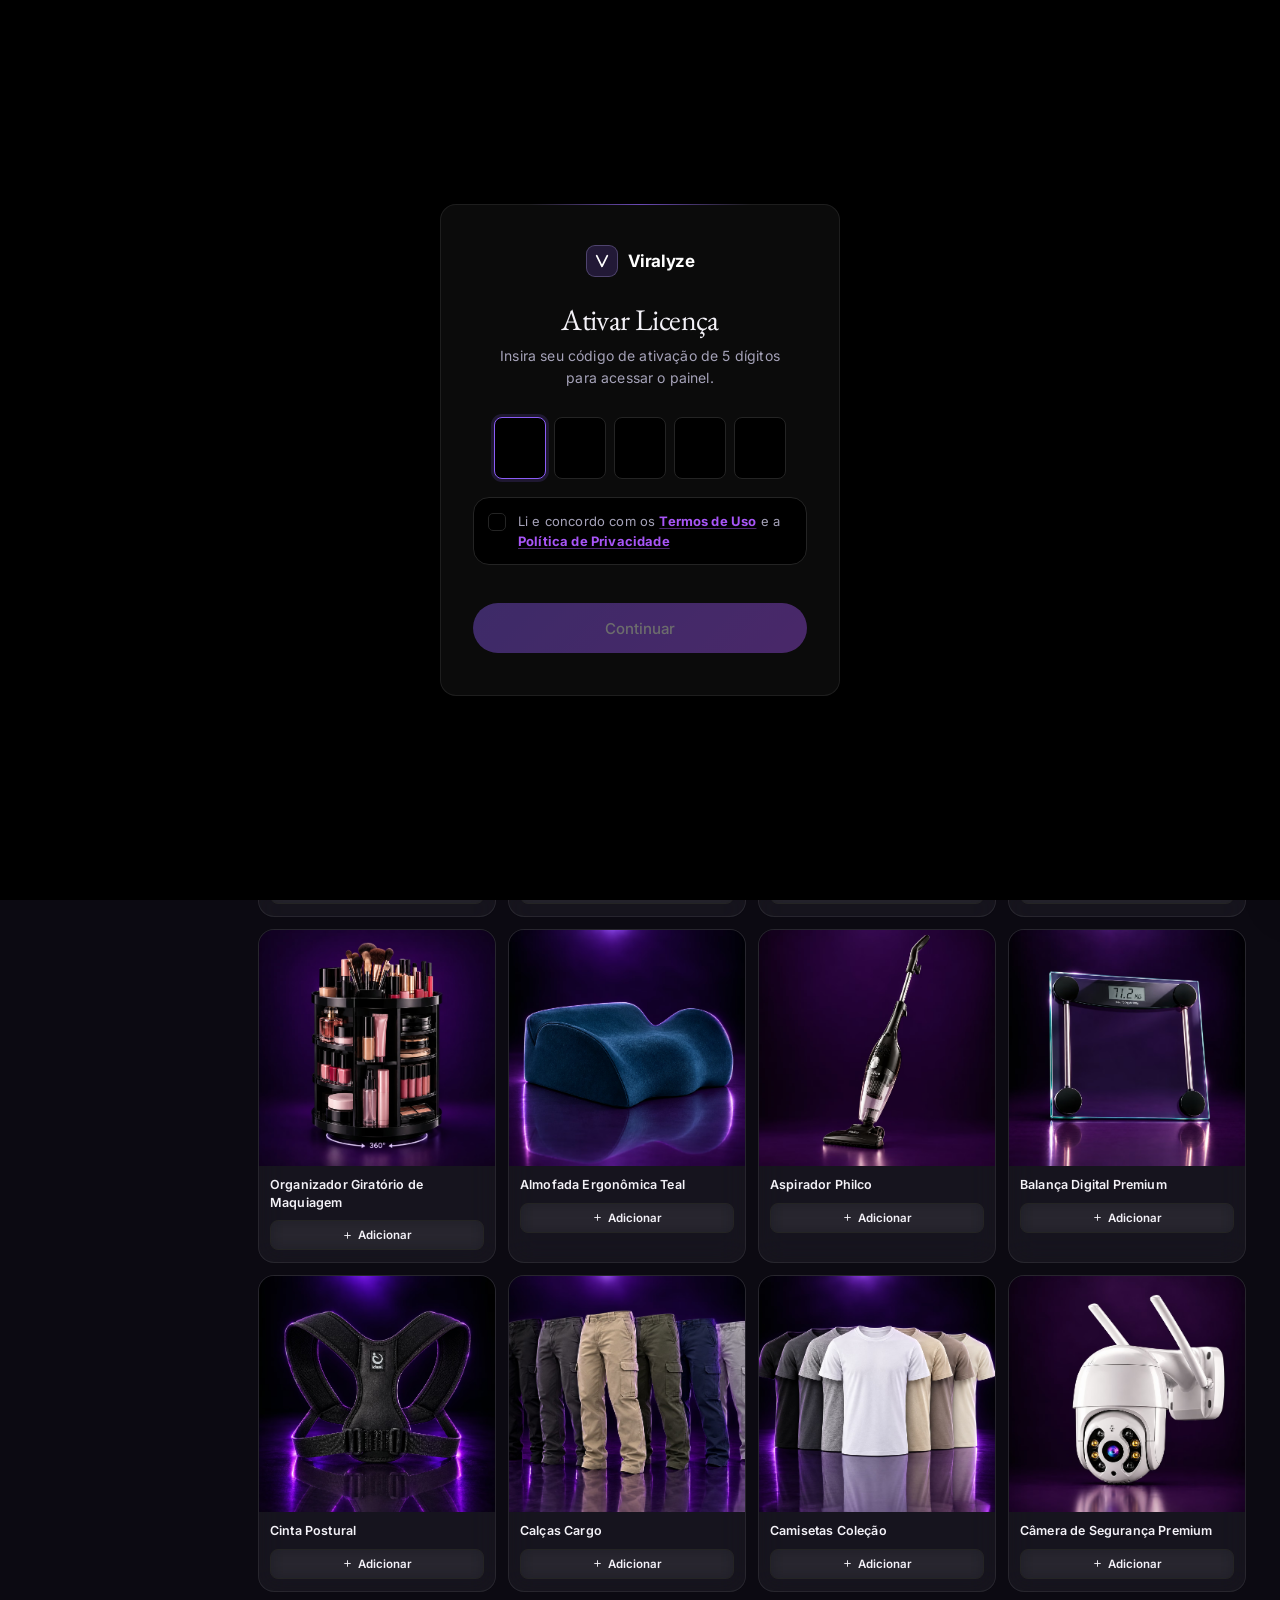
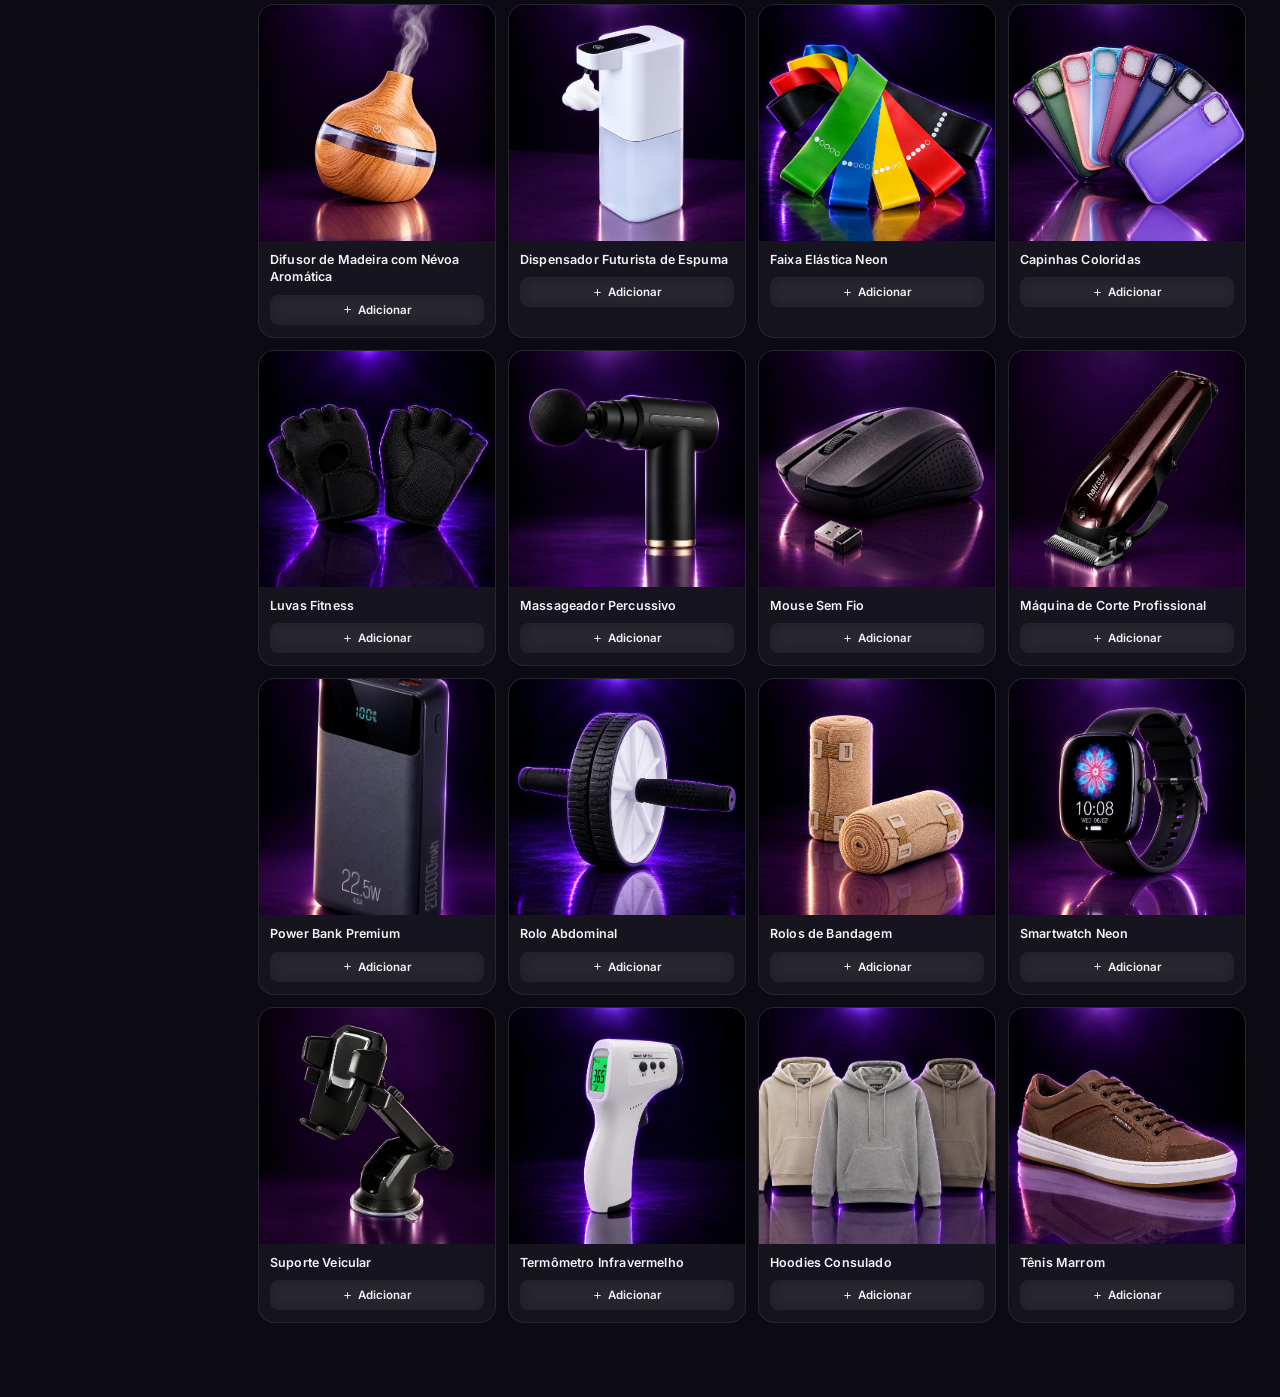
==== commit 3a277493: "Update index.html" ====
--- a/index.html
+++ b/index.html
@@ -1,1548 +1,629 @@
 <!DOCTYPE html>
 <html lang="pt-BR">
 <head>
-<meta charset="UTF-8"/>
-<meta name="viewport" content="width=device-width, initial-scale=1.0, viewport-fit=cover"/>
-<link rel="icon" type="image/svg+xml" href="assets/favicon.svg"/>
-<title>Viralyze — Prompts de IA que vendem por você no TikTok Shop</title>
-<meta name="description" content="Descubra produtos em alta no TikTok Shop e gere prompts profissionais de imagem e vídeo com avatares ultra-realistas para Midjourney, Runway, Kling AI, Pika Labs e Sora — sem gravar, sem aparecer, sem editar."/>
-<meta property="og:type" content="website"/>
-<meta property="og:site_name" content="Viralyze"/>
-<meta property="og:locale" content="pt_BR"/>
-<meta property="og:url" content="https://viralyze-tok.vercel.app/"/>
-<meta property="og:title" content="Viralyze — Prompts de IA que vendem por você no TikTok Shop"/>
-<meta property="og:description" content="Descubra produtos em alta no TikTok Shop e gere prompts profissionais de imagem e vídeo com avatares ultra-realistas para Midjourney, Runway, Kling AI, Pika Labs e Sora — sem gravar, sem aparecer, sem editar."/>
-<meta property="og:image" content="https://viralyze-tok.vercel.app/assets/og.avif"/>
-<meta property="og:image:type" content="image/avif"/>
-<meta property="og:image:width" content="1200"/>
-<meta property="og:image:height" content="630"/>
-<meta property="og:image:alt" content="Viralyze — Studio de Marketing Viral"/>
-<meta name="twitter:card" content="summary_large_image"/>
-<meta name="twitter:title" content="Viralyze — Prompts de IA que vendem por você no TikTok Shop"/>
-<meta name="twitter:description" content="Descubra produtos em alta no TikTok Shop e gere prompts profissionais de imagem e vídeo com avatares ultra-realistas."/>
-<meta name="twitter:image" content="https://viralyze-tok.vercel.app/assets/og.avif"/>
-<link rel="preconnect" href="https://fonts.googleapis.com"/>
+<meta charset="UTF-8">
+<meta name="viewport" content="width=device-width, initial-scale=1.0">
+<title>Viralyze — Studio de Marketing Viral</title>
+<meta name="description" content="Viralyze — Studio de Marketing Viral">
+<meta property="og:type" content="website">
+<meta property="og:site_name" content="Viralyze">
+<meta property="og:locale" content="pt_BR">
+<meta property="og:url" content="https://viralyze-tok.vercel.app/">
+<meta property="og:title" content="Viralyze — Studio de Marketing Viral">
+<meta property="og:description" content="Descubra produtos em alta e gere prompts profissionais de imagem e vídeo para vender no TikTok Shop.">
+<meta property="og:image" content="https://viralyze-tok.vercel.app/assets/og.avif">
+<meta property="og:image:type" content="image/avif">
+<meta property="og:image:width" content="1200">
+<meta property="og:image:height" content="630">
+<meta name="twitter:card" content="summary_large_image">
+<meta name="twitter:image" content="https://viralyze-tok.vercel.app/assets/og.avif">
+<link rel="icon" type="image/svg+xml" href="assets/favicon.svg">
+<link rel="preconnect" href="https://fonts.googleapis.com">
+<link href="https://fonts.googleapis.com/css2?family=Inter:wght@300;400;500;600;700;800&display=swap" rel="stylesheet">
+<link rel="stylesheet" href="css/style.css?v=4">
+<link rel="stylesheet" href="css/activation.css">
 <link rel="preconnect" href="https://fonts.gstatic.com" crossorigin/>
-<link href="https://fonts.googleapis.com/css2?family=EB+Garamond:ital,wght@0,300;0,400;0,500;1,300;1,400&family=Inter:wght@400;500;600;700&display=swap" rel="stylesheet"/>
-<style>
-*, *::before, *::after { box-sizing: border-box; margin: 0; padding: 0; }
-
-:root {
-  --ink: #000000;
-  --ink2: #0d0d0f;
-  --ink3: #131316;
-  --surface: #141416;
-  --surface2: #1e1e22;
-  --border: #242428;
-  --border2: #3a3a40;
-  --text: #ffffff;
-  --text2: #ffffff;
-  --text3: #ffffff;
-
-  --pink: #8b5cf6;
-  --pink2: #c4b5fd;
-  --aqua: #f2f2f5;
-  --aqua2: #ffffff;
-
-  --glow-pink: rgba(139,92,246,0.32);
-  --glow-aqua: rgba(255,255,255,0.14);
-
-  --radius-sm: 8px;
-  --radius: 16px;
-  --radius-lg: 20px;
-  --radius-xl: 24px;
-  --radius-pill: 100px;
-
-  --shadow-soft: 0 4px 24px rgba(0,0,0,0.35);
-  --shadow-soft-hover: 0 10px 36px rgba(139,92,246,0.14);
-
-  --space-section: 96px;
-  --space-xl: 32px;
-  --space-lg: 24px;
-
-  --font-display: 'EB Garamond', 'Times New Roman', serif;
-  --font-ui: 'Inter', sans-serif;
-  --tracking-display: -0.02em;
-  --tracking-body: 0.16px;
-  --hairline: #262629;
-  --hairline-soft: #1a1a1d;
-}
-
-html {
-  scroll-behavior: auto;
-  overflow-x: hidden;
-  width: 100%;
-}
-
-body {
-  font-family: var(--font-ui); letter-spacing: var(--tracking-body);
-  background: var(--ink);
-  color: var(--text);
-  overflow-x: hidden;
-  width: 100%;
-  max-width: 100vw;
-  touch-action: pan-y;
-  -webkit-font-smoothing: antialiased;
-  font-variant-numeric: tabular-nums;
-}
-
-a:focus-visible, button:focus-visible {
-  outline: 2px solid var(--pink);
-  outline-offset: 3px;
-  border-radius: 4px;
-}
-
-h1, h2 { text-wrap: balance; }
-p { text-wrap: pretty; }
-
-body::after {
-  content: '';
-  position: fixed;
-  inset: 0;
-  background-image: url("data:image/svg+xml,%3Csvg viewBox='0 0 512 512' xmlns='http://www.w3.org/2000/svg'%3E%3Cfilter id='n'%3E%3CfeTurbulence type='fractalNoise' baseFrequency='0.75' numOctaves='4' stitchTiles='stitch'/%3E%3C/filter%3E%3Crect width='100%25' height='100%25' filter='url(%23n)' opacity='0.035'/%3E%3C/svg%3E");
-  background-size: 256px;
-  pointer-events: none;
-  z-index: 200;
-  mix-blend-mode: overlay;
-}
-
-nav {
-  position: fixed;
-  top: calc(1rem + env(safe-area-inset-top, 0px));
-  left: 50%;
-  transform: translateX(-50%);
-  z-index: 100;
-  display: grid;
-  grid-template-columns: auto 1fr auto;
-  align-items: center;
-  column-gap: 1.5rem;
-  width: min(1180px, 92%);
-  padding: 0.8rem 1.6rem;
-  background: #0a0a0c;
-  border: 1px solid #1e1e22;
-  border-radius: 100px;
-  transition: background 0.4s, border-color 0.4s, box-shadow 0.4s;
-}
-
-nav.scrolled {
-  background: #000000;
-  border-color: var(--border);
-  box-shadow: 0 8px 32px rgba(0,0,0,0.5);
-}
-
-.logo {
-  display: flex;
-  align-items: center;
-  gap: 0.6rem;
-  position: relative;
-  text-decoration: none;
-  grid-column: 1;
-}
-
-.nav-links-center {
-  grid-column: 2;
-  justify-content: center;
-}
-
-.nav-actions-wrap {
-  grid-column: 3;
-  display: flex;
-  align-items: center;
-  gap: 0.9rem;
-  justify-self: end;
-}
-
-.logo-img {
-  height: 30px;
-  width: auto;
-  display: block;
-}
-
-.logo-text {
-  font-family: var(--font-ui);
-  font-weight: 700;
-  font-size: 1.2rem;
-  letter-spacing: -0.01em;
-  color: var(--text);
-}
-
-.nav-links {
-  display: flex;
-  align-items: center;
-  gap: 1.7rem;
-  list-style: none;
-  white-space: nowrap;
-}
-
-.nav-links a {
-  color: var(--text2);
-  text-decoration: none;
-  font-size: 0.85rem;
-  font-weight: 500;
-  letter-spacing: 0.01em;
-  transition: color 0.2s;
-}
-
-.nav-links a:hover { color: var(--text); }
-
-.nav-links a.btn-nav,
-.nav-mobile-panel a.btn-nav {
-  background: #ffffff;
-  color: #060b0c !important;
-  padding: 0.55rem 1.4rem;
-  border-radius: 100px;
-  font-size: 0.85rem;
-  font-weight: 700;
-  text-decoration: none;
-  letter-spacing: -0.01em;
-  transition: opacity 0.2s, transform 0.15s, background 0.2s;
-  white-space: nowrap;
-  border: 1px solid rgba(255,255,255,0.6);
-  box-shadow: 0 4px 20px rgba(0,0,0,0.25);
-}
-
-.btn-nav {
-  display: inline-block;
-}
-
-.btn-nav:hover { opacity: 0.88; transform: translateY(-1px); }
-.btn-nav:active { transform: translateY(0) scale(0.97); }
-
-.nav-toggle {
-  display: none;
-  width: 40px; height: 40px;
-  border-radius: 50%;
-  border: 1px solid var(--border2);
-  background: var(--surface);
-  align-items: center;
-  justify-content: center;
-  cursor: pointer;
-  color: var(--text);
-  flex-shrink: 0;
-}
-
-.nav-toggle svg { width: 18px; height: 18px; }
-
-.nav-mobile-panel {
-  display: none;
-  position: fixed;
-  top: calc(82px + env(safe-area-inset-top, 0px)); right: 5%; left: 5%;
-  z-index: 99;
-  max-height: calc(100dvh - 82px - env(safe-area-inset-top, 0px) - 24px);
-  overflow-y: auto;
-  background: #0a0a0c;
-  border: 1px solid var(--border2);
-  border-radius: 20px;
-  padding: 1.2rem;
-  padding-bottom: calc(1.2rem + env(safe-area-inset-bottom, 0px));
-  flex-direction: column;
-  gap: 0.2rem;
-  box-shadow: 0 12px 36px rgba(0,0,0,0.4);
-}
-
-.nav-mobile-panel.open { display: flex; }
-
-.nav-mobile-panel a {
-  color: var(--text2);
-  text-decoration: none;
-  font-size: 0.95rem;
-  font-weight: 600;
-  padding: 0.85rem 0.6rem;
-  border-radius: 10px;
-  transition: background 0.2s, color 0.2s;
-}
-
-.nav-mobile-panel a:hover, .nav-mobile-panel a:active { background: var(--surface2); color: var(--text); }
-
-.nav-mobile-panel a.btn-nav { text-align: center; margin-top: 0.4rem; color: var(--ink); }
-
-.hero {
-  min-height: 100dvh;
-  display: flex;
-  flex-direction: column;
-  align-items: center;
-  justify-content: center;
-  text-align: center;
-  padding: 9rem 5% 5rem;
-  position: relative;
-  overflow: hidden;
-}
-
-.hero-bg {
-  position: absolute;
-  inset: 0;
-  width: 100%;
-  height: 100%;
-  object-fit: cover;
-  object-position: center;
-  z-index: 0;
-  pointer-events: none;
-  user-select: none;
-}
-
-.hero-bg-overlay {
-  position: absolute;
-  inset: 0;
-  z-index: 1;
-  pointer-events: none;
-  background:
-    linear-gradient(180deg, rgba(0,0,0,0.55) 0%, rgba(0,0,0,0.35) 45%, rgba(0,0,0,0.85) 100%),
-    radial-gradient(ellipse 70% 60% at 50% 50%, rgba(0,0,0,0.45), transparent 100%);
-}
-
-.hero-grid {
-  position: absolute;
-  inset: 0;
-  z-index: 1;
-  background-image:
-    linear-gradient(rgba(255,170,190,0.02) 1px, transparent 1px),
-    linear-gradient(90deg, rgba(255,170,190,0.02) 1px, transparent 1px);
-  background-size: 60px 60px;
-  mask-image: radial-gradient(ellipse 80% 80% at 50% 50%, black 30%, transparent 100%);
-  pointer-events: none;
-}
-
-.hero-content { position: relative; z-index: 2; }
-
-.hero-eyebrow {
-  display: inline-flex;
-  align-items: center;
-  gap: 0.5rem;
-  background: #141416;
-  border: 1px solid #3a3a40;
-  color: #ffffff;
-  font-size: 0.72rem;
-  font-weight: 600;
-  padding: 0.4rem 1rem;
-  border-radius: 100px;
-  letter-spacing: 0.1em;
-  text-transform: uppercase;
-  margin-bottom: 2rem;
-}
-
-.hero-eyebrow-dot {
-  width: 5px; height: 5px;
-  background: currentColor;
-  border-radius: 50%;
-  animation: blink 1.4s ease infinite;
-}
-
-@keyframes blink { 0%, 100% { opacity: 1; } 50% { opacity: 0.3; } }
-
-h1 {
-  font-family: var(--font-display);
-  font-size: clamp(2.8rem, 6vw, 5.4rem);
-  font-weight: 300;
-  letter-spacing: -0.02em;
-  line-height: 1.05;
-  margin-bottom: 1.5rem;
-}
-
-h1 em {
-  font-family: var(--font-display);
-  font-style: italic;
-  font-weight: 400;
-  position: relative;
-  color: var(--pink);
-  text-shadow: -2px 0 0 rgba(255,255,255,0.35);
-}
-
-.hero-sub {
-  font-size: clamp(1rem, 1.5vw, 1.15rem);
-  color: var(--text2);
-  max-width: 520px;
-  margin: 0 auto 2.5rem;
-  font-weight: 400;
-  line-height: 1.75;
-}
-
-.hero-actions {
-  display: flex;
-  gap: 0.8rem;
-  justify-content: center;
-  flex-wrap: wrap;
-  margin-bottom: 4rem;
-}
-
-.btn-primary {
-  display: inline-flex;
-  align-items: center;
-  gap: 0.5rem;
-  background: var(--pink);
-  color: #ffffff;
-  padding: 0.85rem 2rem;
-  border-radius: 100px;
-  font-family: var(--font-ui);
-  font-weight: 500;
-  font-size: 0.92rem;
-  text-decoration: none;
-  letter-spacing: -0.005em;
-  transition: transform 0.2s ease, background 0.2s ease, box-shadow 0.2s ease;
-  box-shadow: 0 4px 16px rgba(0,0,0,0.28);
-  position: relative;
-  border: none;
-  cursor: pointer;
-}
-
-.btn-primary:hover {
-  background: #7c3aed;
-  transform: translateY(-1px);
-  box-shadow: 0 8px 28px rgba(139,92,246,0.32);
-}
-.btn-primary:active { transform: translateY(0) scale(0.98); }
-
-.btn-ghost {
-  display: inline-flex;
-  align-items: center;
-  gap: 0.5rem;
-  background: transparent;
-  border: 1px solid var(--hairline-strong, rgba(255,255,255,0.22));
-  color: var(--text2);
-  padding: 0.84rem 1.9rem;
-  border-radius: 100px;
-  font-family: var(--font-ui);
-  font-weight: 500;
-  font-size: 0.92rem;
-  text-decoration: none;
-  letter-spacing: -0.005em;
-  transition: border-color 0.2s ease, color 0.2s ease, background 0.2s ease;
-}
-
-.btn-ghost:hover {
-  border-color: rgba(255,255,255,0.4);
-  color: var(--text);
-  background: #17171a;
-}
-.btn-ghost:active { transform: scale(0.98); }
-
-.social-proof {
-  display: flex;
-  align-items: center;
-  justify-content: center;
-  gap: 1.5rem;
-  flex-wrap: wrap;
-}
-
-.avatars-stack { display: flex; }
-
-.avatars-stack span {
-  width: 32px; height: 32px;
-  border-radius: 50%;
-  border: 2px solid var(--ink);
-  display: flex;
-  align-items: center;
-  justify-content: center;
-  font-size: 0.7rem;
-  font-weight: 700;
-  margin-left: -8px;
-  color: #ffffff;
-}
-
-.avatars-stack span:first-child { margin-left: 0; }
-
-.av1 { background: linear-gradient(135deg, var(--pink), #6d28d9); }
-.av2 { background: linear-gradient(135deg, #d9d9e0, #ffffff); color: #060b0c; }
-.av3 { background: linear-gradient(135deg, #c4b5fd, var(--pink)); }
-.av4 { background: linear-gradient(135deg, #ffffff, #d9d9e0); color: #060b0c; }
-
-.social-proof-text { font-size: 0.82rem; color: var(--text2); font-weight: 400; }
-.social-proof-text strong { color: var(--text); font-weight: 700; }
-
-.divider-dot { width: 4px; height: 4px; background: var(--text3); border-radius: 50%; }
-
-.rating { display: flex; align-items: center; gap: 0.4rem; }
-.stars-row { color: var(--aqua); font-size: 0.75rem; letter-spacing: 0.05em; }
-
-.marquee-section {
-  padding: 2.5rem 0;
-  background: var(--ink2);
-  border-top: 1px solid var(--border);
-  border-bottom: 1px solid var(--border);
-  overflow: hidden;
-  position: relative;
-}
-
-.marquee-track {
-  display: flex;
-  gap: 2rem;
-  animation: marquee 24s linear infinite;
-  width: max-content;
-}
-
-.marquee-item {
-  display: flex;
-  align-items: center;
-  gap: 0.6rem;
-  font-size: 0.8rem;
-  font-weight: 600;
-  color: var(--text3);
-  text-transform: uppercase;
-  letter-spacing: 0.1em;
-  white-space: nowrap;
-  padding: 0 2rem;
-}
-
-.marquee-item span { color: var(--pink); font-size: 0.7rem; }
-.stars-svg { display: inline-flex; gap: 2px; }
-.stars-svg svg { width: 12px; height: 12px; }
-.marquee-item span svg { width: 12px; height: 12px; stroke: var(--pink); vertical-align: -2px; }
-
-.marquee-item:nth-child(odd) span { color: var(--aqua); }
-
-@keyframes marquee { from { transform: translateX(0); } to { transform: translateX(-50%); } }
-
-.section-label {
-  display: inline-flex;
-  align-items: center;
-  gap: 0.5rem;
-  font-size: 0.7rem;
-  font-weight: 700;
-  letter-spacing: 0.12em;
-  text-transform: uppercase;
-  color: var(--pink);
-  margin-bottom: 1rem;
-}
-
-.section-label::before { content: ''; width: 16px; height: 1px; background: var(--pink); display: block; }
-
-.section-title {
-  font-family: var(--font-display);
-  font-size: clamp(2rem, 3.8vw, 3rem);
-  font-weight: 300;
-  letter-spacing: -0.015em;
-  line-height: 1.1;
-  margin-bottom: 1rem;
-}
-
-.section-title em {
-  font-family: var(--font-display);
-  font-style: italic;
-  font-weight: 400;
-  color: var(--aqua);
-}
-
-.section-sub {
-  font-size: 0.95rem;
-  color: var(--text2);
-  font-weight: 400;
-  line-height: 1.75;
-  max-width: 480px;
-}
-
-.features { padding: 7rem 5%; max-width: 1200px; margin: 0 auto; }
-
-.features-header {
-  display: grid;
-  grid-template-columns: 1fr 1fr;
-  gap: 3rem;
-  align-items: end;
-  margin-bottom: 4rem;
-}
-
-.features-grid {
-  display: grid;
-  grid-template-columns: repeat(12, 1fr);
-  gap: 1rem;
-}
-
-.feature-card {
-  background: var(--surface, #161320);
-  border: 1px solid var(--hairline);
-  border-radius: 16px;
-  padding: 2rem;
-  box-shadow: 0 4px 16px rgba(0,0,0,0.28);
-  transition: border-color 0.25s, transform 0.25s, box-shadow 0.25s;
-  position: relative;
-  overflow: hidden;
-}
-
-.feature-card:hover {
-  border-color: #333338;
-  transform: translateY(-2px);
-}
-
-.feature-card:nth-child(1) { grid-column: span 7; }
-.feature-card:nth-child(2) { grid-column: span 5; }
-.feature-card:nth-child(3) { grid-column: span 5; }
-.feature-card:nth-child(4) { grid-column: span 7; }
-
-.feature-card::before {
-  content: '';
-  position: absolute;
-  inset: 0;
-  background: radial-gradient(circle at 80% 20%, rgba(139,92,246,0.07), transparent 60%);
-  pointer-events: none;
-}
-
-.feature-card:hover {
-  border-color: rgba(139,92,246,0.35);
-  transform: translateY(-2px);
-  box-shadow: 0 8px 28px rgba(139,92,246,0.14);
-}
-
-.feature-icon-wrap {
-  width: 48px; height: 48px;
-  border-radius: 14px;
-  background: rgba(139,92,246,0.12);
-  border: 1px solid rgba(139,92,246,0.25);
-  display: flex;
-  align-items: center;
-  justify-content: center;
-  margin-bottom: 1.5rem;
-  color: var(--pink);
-}
-.feature-icon-wrap svg { width: 22px; height: 22px; }
-
-.feature-card h3 {
-  font-family: var(--font-ui);
-  font-size: 1.05rem;
-  font-weight: 600;
-  letter-spacing: -0.01em;
-  margin-bottom: 0.65rem;
-  line-height: 1.3;
-}
-
-.feature-card p { font-size: 0.85rem; color: var(--text2); line-height: 1.7; font-weight: 400; }
-
-.feature-tag {
-  display: inline-block;
-  margin-top: 1.2rem;
-  background: rgba(139,92,246,0.1);
-  border: 1px solid rgba(139,92,246,0.22);
-  color: var(--pink);
-  font-size: 0.65rem;
-  font-weight: 700;
-  letter-spacing: 0.08em;
-  text-transform: uppercase;
-  padding: 0.25rem 0.7rem;
-  border-radius: 100px;
-}
-
-.feature-tag.aqua {
-  background: #1e1e22;
-  border-color: #35353c;
-  color: #ffffff;
-}
-
-.recursos-panels {
-  display: flex;
-  flex-direction: column;
-  gap: 1.25rem;
-  margin-top: 4rem;
-}
-
-.recurso-panel {
-  display: grid;
-  grid-template-columns: minmax(280px, 380px) 1fr;
-  background: var(--surface, #161320);
-  border: 1px solid var(--hairline, #262629);
-  border-radius: 20px;
-  overflow: hidden;
-  min-height: 420px;
-}
-
-.recurso-panel.reverse { grid-template-columns: 1fr minmax(280px, 380px); }
-.recurso-panel.reverse .recurso-text { order: 2; }
-.recurso-panel.reverse .recurso-media { order: 1; }
-
-.recurso-text {
-  padding: 3rem 2.6rem;
-  display: flex;
-  flex-direction: column;
-  justify-content: center;
-}
-
-.recurso-count {
-  font-family: var(--font-ui);
-  font-size: 0.78rem;
-  font-weight: 600;
-  color: var(--text3);
-  letter-spacing: 0.06em;
-  margin-bottom: 1.2rem;
-}
-
-.recurso-category {
-  font-size: 0.7rem;
-  font-weight: 700;
-  letter-spacing: 0.1em;
-  text-transform: uppercase;
-  color: var(--pink);
-  margin-bottom: 0.9rem;
-}
-
-.recurso-title {
-  font-family: var(--font-display);
-  font-weight: 300;
-  font-size: clamp(1.5rem, 2.4vw, 1.9rem);
-  letter-spacing: -0.01em;
-  line-height: 1.25;
-  margin-bottom: 1rem;
-}
-
-.recurso-title em { font-style: italic; color: var(--pink2); }
-
-.recurso-desc { font-size: 0.9rem; color: var(--text2); line-height: 1.7; margin-bottom: 1.6rem; }
-
-.recurso-checklist { display: flex; flex-direction: column; gap: 0.7rem; }
-
-.recurso-checklist li {
-  display: flex;
-  align-items: flex-start;
-  gap: 0.6rem;
-  font-size: 0.85rem;
-  color: var(--text2);
-  line-height: 1.4;
-}
-
-.recurso-check {
-  flex-shrink: 0;
-  width: 18px; height: 18px;
-  border-radius: 50%;
-  background: rgba(139,92,246,0.16);
-  color: var(--pink);
-  display: flex;
-  align-items: center;
-  justify-content: center;
-  margin-top: 0.1rem;
-}
-.recurso-check svg { width: 10px; height: 10px; }
-
-.recurso-media {
-  position: relative;
-  background: linear-gradient(160deg, rgba(139,92,246,0.14), rgba(0,0,0,0.2));
-  min-height: 260px;
-}
-
-.recurso-media img {
-  position: absolute;
-  inset: 0;
-  width: 100%;
-  height: 100%;
-  object-fit: cover;
-  object-position: top;
-}
-
-@media (max-width: 860px) {
-  .recurso-panel, .recurso-panel.reverse { grid-template-columns: 1fr; min-height: 0; }
-  .recurso-panel.reverse .recurso-text, .recurso-panel.reverse .recurso-media { order: initial; }
-  .recurso-media { min-height: 220px; }
-  .recurso-text { padding: 2.2rem 1.6rem; }
-}
-
-.galeria { padding: 7rem 5%; background: var(--ink2); border-top: 1px solid var(--border); border-bottom: 1px solid var(--border); }
-.galeria-inner { max-width: 1200px; margin: 0 auto; }
-.galeria-header { text-align: center; margin-bottom: 3.5rem; }
-
-.galeria-viewport {
-  overflow: hidden;
-  -webkit-mask-image: linear-gradient(90deg, transparent, #000 6%, #000 94%, transparent);
-  mask-image: linear-gradient(90deg, transparent, #000 6%, #000 94%, transparent);
-}
-
-.galeria-track {
-  display: flex;
-  gap: 1rem;
-  width: max-content;
-  animation: galeria-scroll 32s linear infinite;
-}
-
-@media (hover: hover) and (pointer: fine) {
-  .galeria-viewport:hover .galeria-track { animation-play-state: paused; }
-}
-
-@keyframes galeria-scroll {
-  from { transform: translateX(0); }
-  to { transform: translateX(-50%); }
-}
-
-.galeria-item {
-  flex: 0 0 220px;
-  aspect-ratio: 3 / 4;
-  border-radius: 16px;
-  overflow: hidden;
-  position: relative;
-  background: linear-gradient(160deg, rgba(139,92,246,0.16), rgba(0,0,0,0.25));
-  border: 1px solid var(--hairline, #262629);
-}
-
-.galeria-item img { position: absolute; inset: 0; width: 100%; height: 100%; object-fit: cover; }
-
-.results { padding: 6rem 5%; max-width: 1200px; margin: 0 auto; }
-
-.results-grid {
-  display: grid;
-  grid-template-columns: repeat(3, 1fr);
-  gap: 1px;
-  background: var(--border);
-  border: 1px solid var(--border);
-  border-radius: 20px;
-  overflow: hidden;
-}
-
-.result-item { background: var(--surface, #161320); padding: 2.5rem 2rem; text-align: center; transition: border-color 0.25s; border: 1px solid var(--hairline); border-radius: 16px; box-shadow: 0 4px 16px rgba(0,0,0,0.24); }
-.result-item:hover { border-color: #333338; }
-
-.result-num {
-  font-family: var(--font-display);
-  font-size: 3.2rem;
-  font-weight: 300;
-  letter-spacing: -0.01em;
-  line-height: 1;
-  margin-bottom: 0.4rem;
-  color: var(--pink);
-}
-.result-item:nth-child(even) .result-num { color: var(--aqua2); }
-
-.result-label { font-size: 0.75rem; color: var(--text3); text-transform: uppercase; letter-spacing: 0.08em; font-weight: 700; }
-.result-sub { font-size: 0.72rem; color: var(--text3); margin-top: 0.2rem; font-weight: 400; }
-
-.testimonials { padding: 7rem 5%; background: var(--ink2); border-top: 1px solid var(--border); }
-.testimonials-inner { max-width: 1200px; margin: 0 auto; }
-.testimonials-header { text-align: center; margin-bottom: 4rem; }
-
-.testimonials-grid {
-  display: grid;
-  grid-template-columns: 1.3fr 1fr;
-  gap: 1rem;
-}
-
-.tcard-stack { display: flex; flex-direction: column; gap: 1rem; }
-
-.tcard {
-  background: var(--surface, #161320);
-  border: 1px solid var(--hairline);
-  border-radius: 16px;
-  padding: 2rem;
-  display: flex;
-  flex-direction: column;
-  gap: 1.2rem;
-  box-shadow: 0 4px 16px rgba(0,0,0,0.24);
-  transition: border-color 0.25s, transform 0.25s;
-}
-
-.tcard:hover { border-color: rgba(139,92,246,0.28); transform: translateY(-2px); }
-
-.tcard.featured {
-  padding: 2.6rem;
-  justify-content: center;
-  background: var(--surface2, #1c1928);
-  border-color: rgba(139,92,246,0.22);
-}
-
-.tcard.featured .tcard-text { font-size: 1.15rem; line-height: 1.6; }
-
-.tcard-stars { color: var(--aqua); font-size: 0.78rem; letter-spacing: 0.1em; }
-.tcard-text { font-size: 0.9rem; color: var(--text2); line-height: 1.75; font-weight: 400; font-style: italic; flex: 1; }
-
-.tcard-author { display: flex; align-items: center; gap: 0.8rem; padding-top: 1rem; border-top: 1px solid var(--border); }
-
-.tavatar {
-  width: 40px; height: 40px;
-  border-radius: 12px;
-  display: flex;
-  align-items: center;
-  justify-content: center;
-  font-family: var(--font-ui);
-  font-weight: 600;
-  font-size: 0.78rem;
-  flex-shrink: 0;
-  color: #ffffff;
-}
-
-.tav1 { background: linear-gradient(135deg, var(--pink), #6d28d9); }
-.tav2 { background: linear-gradient(135deg, #d9d9e0, #ffffff); color: #060b0c; }
-.tav3 { background: linear-gradient(135deg, #c4b5fd, var(--pink)); }
-
-.tauthor-name { font-size: 0.85rem; font-weight: 700; color: var(--text); letter-spacing: -0.01em; }
-.tauthor-role { font-size: 0.72rem; color: var(--text3); margin-top: 0.1rem; }
-
-.pricing { padding: 7rem 5%; max-width: 1200px; margin: 0 auto; }
-.pricing-header { text-align: center; margin-bottom: 1rem; }
-.pricing-note { text-align: center; font-size: 0.82rem; color: var(--text3); margin-bottom: 3.5rem; }
-
-.pricing-grid { display: grid; grid-template-columns: repeat(3, 1fr); gap: 1rem; align-items: start; }
-.pricing-grid-single { grid-template-columns: 1fr; max-width: 380px; margin: 0 auto; }
-
-.pcard {
-  background: var(--surface, #161320);
-  border: 1px solid var(--hairline);
-  border-radius: 16px;
-  padding: 2rem;
-  position: relative;
-  transition: transform 0.25s, box-shadow 0.25s, border-color 0.25s;
-  display: flex;
-  flex-direction: column;
-  box-shadow: 0 4px 16px rgba(0,0,0,0.28);
-}
-
-.pcard:hover { transform: translateY(-2px); border-color: #333338; }
-
-.pcard.highlight {
-  background: var(--surface2, #1c1928);
-  border-color: var(--pink);
-  box-shadow: 0 0 0 1px var(--pink), 0 12px 36px var(--glow-pink);
-}
-
-.popular-badge {
-  position: absolute;
-  top: -14px; left: 50%; transform: translateX(-50%);
-  background: var(--pink);
-  color: #ffffff;
-  font-size: 0.65rem;
-  font-weight: 800;
-  padding: 0.3rem 1.1rem;
-  border-radius: 100px;
-  letter-spacing: 0.08em;
-  text-transform: uppercase;
-  white-space: nowrap;
-}
-
-.plan-name { font-size: 0.72rem; font-weight: 800; text-transform: uppercase; letter-spacing: 0.12em; color: var(--text3); margin-bottom: 1.2rem; }
-
-.plan-amount { display: flex; align-items: baseline; gap: 0.3rem; margin-bottom: 0.3rem; }
-.plan-currency { font-size: 1.1rem; font-weight: 600; color: var(--text2); }
-.plan-price { font-family: var(--font-display); font-size: 3.4rem; font-weight: 300; letter-spacing: -0.02em; color: var(--text); }
-.plan-period { font-size: 0.78rem; color: var(--text3); margin-left: 0.2rem; }
-.plan-old { font-size: 0.78rem; color: var(--text3); text-decoration: line-through; margin-bottom: 0.3rem; }
-
-.plan-save {
-  display: inline-block;
-  font-size: 0.72rem;
-  font-weight: 700;
-  color: var(--pink);
-  background: rgba(139,92,246,0.1);
-  border: 1px solid rgba(139,92,246,0.22);
-  padding: 0.2rem 0.65rem;
-  border-radius: 100px;
-  margin-bottom: 1.5rem;
-}
-
-.plan-save.gold { color: #ffffff; background: #1e1e22; border-color: #35353c; }
-
-.plan-sep { height: 1px; background: var(--border); margin: 1.5rem 0; }
-
-.plan-features { list-style: none; display: flex; flex-direction: column; gap: 0.75rem; margin-bottom: 2rem; flex: 1; }
-
-.plan-features li { display: flex; align-items: flex-start; gap: 0.65rem; font-size: 0.83rem; color: var(--text2); line-height: 1.4; }
-
-.plan-features li::before { content: '✓'; color: var(--pink); font-weight: 900; font-size: 0.75rem; flex-shrink: 0; margin-top: 0.1rem; }
-
-.pbtn {
-  display: block;
-  width: 100%;
-  text-align: center;
-  padding: 0.85rem 1rem;
-  border-radius: 100px;
-  font-family: var(--font-ui);
-  font-size: 0.9rem;
-  font-weight: 500;
-  letter-spacing: -0.005em;
-  text-decoration: none;
-  cursor: pointer;
-  border: none;
-  transition: transform 0.15s, box-shadow 0.15s, background 0.15s;
-  margin-top: auto;
-}
-
-.pbtn-solid {
-  background: var(--pink);
-  color: #ffffff;
-  box-shadow: 0 4px 16px rgba(0,0,0,0.28);
-}
-.pbtn-solid:hover { background: #7c3aed; transform: translateY(-1px); box-shadow: 0 8px 24px rgba(139,92,246,0.3); }
-.pbtn-solid:active { transform: translateY(0) scale(0.98); }
-
-.pbtn-outline { background: transparent; border: 1px solid var(--border2); color: var(--text); }
-.pbtn-outline:hover { background: var(--surface2); border-color: rgba(139,92,246,0.4); }
-.pbtn-outline:active { transform: scale(0.98); }
-
-.guarantee { max-width: 1200px; margin: 2rem auto 0; padding: 0 5%; }
-
-.guarantee-inner {
-  display: flex;
-  align-items: center;
-  justify-content: center;
-  gap: 1.2rem;
-  background: #100c1a;
-  border: 1px solid rgba(139,92,246,0.14);
-  border-radius: 16px;
-  padding: 1.2rem 2rem;
-  flex-wrap: wrap;
-}
-
-.guarantee-icon { width: 34px; height: 34px; flex-shrink: 0; color: var(--pink); }
-.guarantee-icon svg { width: 100%; height: 100%; }
-.guarantee-text strong { display: block; font-size: 0.92rem; font-weight: 700; color: var(--pink); margin-bottom: 0.2rem; }
-.guarantee-text p { font-size: 0.8rem; color: var(--text3); }
-
-.faq { padding: 7rem 5%; max-width: 900px; margin: 0 auto; }
-.faq-header { text-align: center; margin-bottom: 3.5rem; }
-.faq-list { display: flex; flex-direction: column; gap: 0.6rem; }
-
-.faq-item { background: var(--surface, #161320); border: 1px solid var(--hairline); border-radius: 16px; overflow: hidden; box-shadow: 0 4px 16px rgba(0,0,0,0.2); transition: border-color 0.25s; }
-.faq-item.active { border-color: rgba(139,92,246,0.35); }
-
-.faq-trigger {
-  width: 100%;
-  display: flex;
-  align-items: center;
-  justify-content: space-between;
-  gap: 1rem;
-  padding: 1.4rem 1.6rem;
-  background: none;
-  border: none;
-  cursor: pointer;
-  color: var(--text);
-  font-family: var(--font-ui);
-  font-size: 0.92rem;
-  font-weight: 500;
-  text-align: left;
-  letter-spacing: -0.005em;
-  line-height: 1.4;
-}
-
-.faq-trigger:hover { color: var(--pink); }
-
-.faq-index {
-  flex-shrink: 0;
-  font-family: var(--font-ui);
-  font-size: 0.75rem;
-  color: var(--text3);
-  font-weight: 600;
-  min-width: 22px;
-}
-
-.faq-trigger-main { display: flex; align-items: center; gap: 0.9rem; }
-
-.faq-icon {
-  flex-shrink: 0;
-  width: 28px; height: 28px;
-  border-radius: 50%;
-  border: 1px solid var(--border2);
-  display: flex;
-  align-items: center;
-  justify-content: center;
-  font-size: 1.1rem;
-  color: var(--text3);
-  transition: transform 0.3s, color 0.2s, border-color 0.2s;
-  line-height: 1;
-}
-
-.faq-item.active .faq-icon { transform: rotate(45deg); color: var(--pink); border-color: rgba(139,92,246,0.4); }
-
-.faq-body { max-height: 0; overflow: hidden; transition: max-height 0.35s ease; }
-.faq-item.active .faq-body { max-height: 300px; }
-
-.faq-body-inner {
-  padding: 0 1.6rem 1.4rem 3.3rem;
-  font-size: 0.85rem;
-  color: var(--text2);
-  line-height: 1.75;
-  font-weight: 400;
-  border-top: 1px solid var(--border);
-  padding-top: 1.2rem;
-}
-
-.cta-final { padding: 6rem 5%; background: var(--ink2); border-top: 1px solid var(--border); }
-.cta-final-inner { max-width: 820px; margin: 0 auto; text-align: center; position: relative; }
-
-.cta-card {
-  position: relative;
-  background: #131217;
-  border: 1px solid rgba(139,92,246,0.28);
-  border-radius: 28px;
-  padding: 4.5rem 3rem;
-  overflow: hidden;
-  box-shadow: 0 20px 60px rgba(0,0,0,0.4);
-}
-
-.cta-card::before {
-  content: '';
-  position: absolute;
-  top: 0; left: 0; right: 0;
-  height: 1px;
-  background: linear-gradient(90deg, transparent, var(--pink), var(--aqua), transparent);
-}
-
-.cta-card h2 {
-  font-family: var(--font-display);
-  font-size: clamp(2.2rem, 4.2vw, 3.4rem);
-  font-weight: 300;
-  letter-spacing: -0.02em;
-  line-height: 1.05;
-  margin-bottom: 1.2rem;
-}
-
-.cta-card h2 em { font-family: var(--font-display); font-style: italic; font-weight: 400; color: var(--pink2); }
-
-.cta-card p { font-size: 1rem; color: var(--text2); font-weight: 400; margin-bottom: 2.5rem; line-height: 1.7; }
-
-footer {
-  padding: 1.6rem 5% calc(1.6rem + env(safe-area-inset-bottom, 0px));
-  border-top: 1px solid var(--border);
-  display: flex;
-  align-items: center;
-  justify-content: space-between;
-  flex-wrap: wrap;
-  gap: 1rem;
-}
-
-.footer-left { display: flex; align-items: center; gap: 0.9rem; flex-wrap: wrap; }
-
-.footer-logo { font-family: var(--font-ui); font-weight: 600; font-size: 0.95rem; letter-spacing: -0.01em; color: #ffffff; }
-
-.footer-links { display: flex; gap: 1.6rem; list-style: none; flex-wrap: wrap; }
-.footer-links a { color: #ffffff; opacity: 0.85; text-decoration: none; font-size: 0.8rem; transition: opacity 0.2s; }
-.footer-links a:hover { opacity: 1; }
-
-.footer-copy { font-size: 0.75rem; color: #ffffff; opacity: 0.7; }
-
- to { opacity: 1; transform: translateY(0); } }
-
-@media (prefers-reduced-motion: reduce) {
-  .marquee-track, .hero-eyebrow-dot, .galeria-track { animation: none !important; }
-}
-
-@media (max-width: 900px) {
-  .nav-links { display: none; }
-  .nav-toggle { display: flex; }
-  .features-header { grid-template-columns: 1fr; gap: 1rem; }
-  .feature-card:nth-child(n) { grid-column: span 12; }
-  .features-grid { display: flex; flex-direction: column; }
-  .steps-row { grid-template-columns: 1fr 1fr; gap: 2rem; }
-  .steps-row::before { display: none; }
-  .step-col:nth-child(2), .step-col:nth-child(4) { margin-top: 0; }
-  .testimonials-grid { grid-template-columns: 1fr; }
-  .pricing-grid { grid-template-columns: 1fr; }
-  .cta-card { padding: 3rem 1.5rem; }
-  footer { flex-direction: column; align-items: flex-start; }
-}
-
-@media (max-width: 600px) {
-  .steps-row { grid-template-columns: 1fr; }
-  .results-grid { grid-template-columns: 1fr; }
-  .social-proof { flex-direction: column; gap: 1rem; }
-  .hero { padding: 6.5rem 6% 4rem; min-height: auto; }
-  .features { padding: 4rem 6%; }
-  .testimonials { padding: 4rem 6%; }
-  .pricing { padding: 4rem 6% !important; }
-  .faq { padding: 4rem 6%; }
-  .cta-final { padding: 3.5rem 6%; }
-  .hero-actions { flex-direction: column; width: 100%; }
-  .hero-actions a { width: 100%; justify-content: center; }
-  .btn-primary, .btn-ghost { width: 100%; box-sizing: border-box; }
-  .guarantee-inner { flex-direction: column; text-align: center; padding: 1.4rem 1.2rem; }
-  .pricing-grid-single { max-width: 100%; }
-  .cta-card { padding: 2.4rem 1.4rem; }
-  .feature-card { padding: 1.5rem; }
-  .pcard { padding: 1.6rem; }
-  nav { width: 94%; padding: 0.7rem 1.1rem; }
-}
-</style>
-<link href="https://fonts.googleapis.com/css2?family=EB+Garamond:wght@300;400;500&display=swap" rel="stylesheet"/>
-<link rel="stylesheet" href="../css/design-system.css"/>
-<style>
-:root { --hairline-strong: #404046; }
-body.landing {
-  --ink: #000000;
-  --ink2: #000000;
-  --ink3: #000000;
-}
-body.landing .hero {
-  padding-top: calc(7.5rem + env(safe-area-inset-top, 0px));
-}
-
-@media (max-width: 900px) {
-  body.landing .hero {
-    padding-top: calc(6.5rem + env(safe-area-inset-top, 0px));
-    padding-bottom: 3rem;
-    min-height: 100svh;
-  }
-  body.landing .hero .hero-bg { object-position: 68% center; }
-  body.landing .hero .hero-bg-overlay {
-    background:
-      linear-gradient(180deg, rgba(0,0,0,0.7) 0%, rgba(0,0,0,0.55) 50%, rgba(0,0,0,0.9) 100%);
-  }
-  body.landing .hero h1 { font-size: clamp(2.6rem, 13vw, 3.6rem); margin-bottom: 1rem; }
-  body.landing .hero .hero-sub { font-size: 0.98rem; line-height: 1.65; margin-bottom: 1.8rem; }
-  body.landing .hero .hero-actions { margin-bottom: 1rem; gap: 0.7rem; }
-}
-</style>
-<link rel="stylesheet" href="../css/elevenlabs-theme.css?v=1">
+<link href="https://fonts.googleapis.com/css2?family=EB+Garamond:wght@300;400;500&display=swap" rel="stylesheet">
+<link rel="stylesheet" href="css/design-system.css?v=4">
+<link rel="stylesheet" href="css/glass.css?v=6">
+<link rel="stylesheet" href="css/elevenlabs-theme.css?v=3">
+<link rel="stylesheet" href="css/viralvideos.css?v=2">
 </head>
-<body class="landing">
-
-<nav id="nav">
-  <a href="#hero" class="logo">
-    <img src="assets/favicon.svg" alt="" class="logo-img" width="34" height="34">
-    <span class="logo-text">Viralyze</span>
-</a>
-  <ul class="nav-links nav-links-center">
-    <li><a href="#features">Recursos</a></li>
-    <li><a href="#galeria">Galeria</a></li>
-    <li><a href="#pricing">Planos</a></li>
-    <li><a href="#faq">FAQ</a></li>
-  </ul>
-  <div class="nav-actions-wrap">
-    <ul class="nav-links nav-links-actions">
-      <li><a href="https://viralyze-tok.vercel.app/">Entrar</a></li>
-      <li><a href="#pricing" class="btn-nav">Assinar</a></li>
-    </ul>
-    <button class="nav-toggle" id="navToggle" aria-label="Abrir menu" aria-expanded="false" aria-controls="navMobilePanel">
-      <svg viewBox="0 0 24 24" fill="none" stroke="currentColor" stroke-width="2" stroke-linecap="round" stroke-linejoin="round"><line x1="4" y1="7" x2="20" y2="7"/><line x1="4" y1="12" x2="20" y2="12"/><line x1="4" y1="17" x2="20" y2="17"/></svg>
+<body>
+
+
+<div class="toast" id="toast" role="status" aria-live="polite">
+  <svg viewBox="0 0 24 24"><polyline points="20 6 9 17 4 12"/></svg>
+  <span id="toast-msg">Copiado!</span>
+</div>
+
+<div class="modal-overlay" id="add-product-modal" role="dialog" aria-modal="true" aria-labelledby="modal-title">
+  <div class="modal">
+    <button class="modal-close" onclick="closeAddModal()" aria-label="Fechar">
+      <svg viewBox="0 0 24 24" style="width:13px;height:13px;stroke:currentColor;fill:none;stroke-width:2;stroke-linecap:round;stroke-linejoin:round"><line x1="18" y1="6" x2="6" y2="18"/><line x1="6" y1="6" x2="18" y2="18"/></svg>
     </button>
+    <div class="modal-title" id="modal-title">Adicionar Produto</div>
+    <div class="modal-sub">Informe o nome e o prompt visual do seu produto</div>
+    <div class="form-group">
+      <label class="form-label" for="np-nome">Nome do Produto *</label>
+      <input type="text" class="form-input" id="np-nome" placeholder="Ex: Sérum Hialurônico Premium" maxlength="60">
+    </div>
+    <div class="form-group">
+      <label class="form-label" for="np-prompt">Prompt Visual <span style="color:var(--text3);font-size:9px;letter-spacing:0;text-transform:none;font-weight:400;margin-left:3px">(máx. 200 caracteres)</span></label>
+      <textarea class="form-textarea" id="np-prompt" maxlength="200" placeholder="Descreva o produto visualmente em inglês. Ex: cylindrical bottle with white dropper top" style="min-height:76px" oninput="updateCharCounter('np-prompt','np-counter',200)"></textarea>
+      <div class="char-counter" id="np-counter">0 / 200</div>
+    </div>
+    <button class="modal-cta" onclick="saveNewProduct()">Adicionar Produto</button>
+  </div>
+</div>
+
+<header class="header">
+  <div style="display:flex;align-items:center;gap:8px;margin-left:auto">
+    <button onclick="openSearch()" aria-label="Busca global" id="header-search-btn" style="display:none;background:var(--surface2);border:1px solid var(--border2);border-radius:20px;padding:5px 11px;align-items:center;gap:6px;color:var(--text3);font-size:12px;cursor:pointer;transition:all 0.2s;font-family:'Inter',sans-serif;">
+      <svg style="width:13px;height:13px;stroke:currentColor;fill:none;stroke-width:2;stroke-linecap:round;stroke-linejoin:round" viewBox="0 0 24 24" aria-hidden="true"><circle cx="11" cy="11" r="8"/><line x1="21" y1="21" x2="16.65" y2="16.65"/></svg>
+      <span id="search-label-desk" style="display:none">Buscar</span>
+      <kbd id="search-kbd" style="background:var(--surface3);border:1px solid var(--border2);border-radius:4px;font-size:9.5px;padding:1px 5px;font-family:monospace;color:var(--text3);display:none">/</kbd>
+    </button>
+    <button class="settings-trigger" onclick="switchTab('settings',this)" id="settings-btn"
+            aria-label="Configurações" data-tip="Configurações" title="Configurações">
+      <svg viewBox="0 0 24 24" aria-hidden="true"><circle cx="12" cy="12" r="3"/><path d="M19.4 15a1.65 1.65 0 00.33 1.82l.06.06a2 2 0 010 2.83 2 2 0 01-2.83 0l-.06-.06a1.65 1.65 0 00-1.82-.33 1.65 1.65 0 00-1 1.51V21a2 2 0 01-4 0v-.09A1.65 1.65 0 009 19.4a1.65 1.65 0 00-1.82.33l-.06.06a2 2 0 01-2.83-2.83l.06-.06A1.65 1.65 0 004.68 15a1.65 1.65 0 00-1.51-1H3a2 2 0 010-4h.09A1.65 1.65 0 004.6 9a1.65 1.65 0 00-.33-1.82l-.06-.06a2 2 0 012.83-2.83l.06.06A1.65 1.65 0 009 4.68a1.65 1.65 0 001-1.51V3a2 2 0 014 0v.09a1.65 1.65 0 001 1.51 1.65 1.65 0 001.82-.33l.06-.06a2 2 0 012.83 2.83l-.06.06A1.65 1.65 0 0019.4 9a1.65 1.65 0 001.51 1H21a2 2 0 010 4h-.09a1.65 1.65 0 00-1.51 1z"/></svg>
+    </button>
+  </div>
+</header>
+
+<div class="layout">
+
+    <nav class="sidebar" role="navigation" aria-label="Menu principal">
+    <div class="logo" tabindex="0" role="banner" style="padding:6px 10px 16px">
+      <div class="logo-icon" aria-hidden="true">
+        <svg viewBox="0 0 24 24" style="width:16px;height:16px;stroke:white;fill:none;stroke-width:2.6;stroke-linecap:round;stroke-linejoin:round">
+          <polyline points="4 4 12 20 20 4"/>
+        </svg>
+      </div>
+      <span class="logo-text">Viralyze</span>
+    </div>
+    <div class="sidebar-section">Principal</div>
+    <div class="sidebar-item active" onclick="switchTab('mining',this)" tabindex="0" role="menuitem" aria-current="page" onkeydown="if(event.key==='Enter')switchTab('mining',this)">
+      <svg viewBox="0 0 24 24" aria-hidden="true"><path d="M3 9l9-7 9 7v11a2 2 0 01-2 2H5a2 2 0 01-2-2z"/><polyline points="9 22 9 12 15 12 15 22"/></svg>
+      Inventário
+    </div>
+    <div class="sidebar-section">Criação</div>
+    <div class="sidebar-item" onclick="switchTab('freestudio',this)" tabindex="0" role="menuitem" onkeydown="if(event.key==='Enter')switchTab('freestudio',this)">
+      <svg viewBox="0 0 24 24" aria-hidden="true"><path d="M21 15a2 2 0 01-2 2H7l-4 4V5a2 2 0 012-2h14a2 2 0 012 2z"/></svg>
+      Estúdio Livre
+    </div>
+    <div class="sidebar-item" onclick="switchTab('viralize',this)" tabindex="0" role="menuitem" onkeydown="if(event.key==='Enter')switchTab('viralize',this)">
+      <svg viewBox="0 0 24 24" aria-hidden="true"><polygon points="13 2 3 14 12 14 11 22 21 10 12 10 13 2"/></svg>
+      Viralize A.I
+    </div>
+    <div class="sidebar-item" onclick="switchTab('influencer',this)" tabindex="0" role="menuitem" onkeydown="if(event.key==='Enter')switchTab('influencer',this)">
+      <svg viewBox="0 0 24 24" aria-hidden="true"><path d="M20 21v-2a4 4 0 00-4-4H8a4 4 0 00-4 4v2"/><circle cx="12" cy="7" r="4"/></svg>
+      Influencers
+    </div>
+    <div class="sidebar-item" onclick="switchTab('viralvideos',this)" tabindex="0" role="menuitem" onkeydown="if(event.key==='Enter')switchTab('viralvideos',this)">
+      <svg viewBox="0 0 24 24" aria-hidden="true"><polyline points="23 6 13.5 15.5 8.5 10.5 1 18"/><polyline points="17 6 23 6 23 12"/></svg>
+      Vídeos Virais
+    </div>
+    <div class="sidebar-item" onclick="switchTab('imglibrary',this)" tabindex="0" role="menuitem" onkeydown="if(event.key==='Enter')switchTab('imglibrary',this)">
+      <svg viewBox="0 0 24 24" aria-hidden="true"><path d="M4 19.5A2.5 2.5 0 016.5 17H20"/><path d="M6.5 2H20v20H6.5A2.5 2.5 0 014 19.5v-15A2.5 2.5 0 016.5 2z"/></svg>
+      Biblioteca de Imagens
+    </div>
+    <div class="sidebar-footer">
+      <div class="sidebar-item sidebar-settings" onclick="switchTab('settings',this)" tabindex="0" role="menuitem" onkeydown="if(event.key==='Enter')switchTab('settings',this)">
+      <svg viewBox="0 0 24 24" aria-hidden="true"><circle cx="12" cy="12" r="3"/><path d="M19.4 15a1.65 1.65 0 00.33 1.82l.06.06a2 2 0 010 2.83 2 2 0 01-2.83 0l-.06-.06a1.65 1.65 0 00-1.82-.33 1.65 1.65 0 00-1 1.51V21a2 2 0 01-4 0v-.09A1.65 1.65 0 009 19.4a1.65 1.65 0 00-1.82.33l-.06.06a2 2 0 01-2.83-2.83l.06-.06A1.65 1.65 0 004.68 15a1.65 1.65 0 00-1.51-1H3a2 2 0 010-4h.09A1.65 1.65 0 004.6 9a1.65 1.65 0 00-.33-1.82l-.06-.06a2 2 0 012.83-2.83l.06.06A1.65 1.65 0 009 4.68a1.65 1.65 0 001-1.51V3a2 2 0 014 0v.09a1.65 1.65 0 001 1.51 1.65 1.65 0 001.82-.33l.06-.06a2 2 0 012.83 2.83l-.06.06A1.65 1.65 0 0019.4 9a1.65 1.65 0 001.51 1H21a2 2 0 010 4h-.09a1.65 1.65 0 00-1.51 1z"/></svg>
+      Configurações
+      </div>
+      <div class="plan-mini">
+        <div class="plan-mini-dot"></div>
+        <div>
+          <div class="plan-mini-name">Plano Pro</div>
+          <div class="plan-mini-label">Todos os recursos ativos</div>
+        </div>
+      </div>
+    </div>
+  </nav>
+
+    <main class="main-content">
+
+        <div class="tab-content active" id="tab-mining">
+      <div class="page-header">
+        <div>
+          <h1 class="page-title">Inventário</h1>
+          <p class="page-sub">Todos os produtos virais que estamos monitorando pra você, prontos pra usar nas suas criações.</p>
+        </div>
+        <div class="stats-bar stats-bar-compact" id="stats-bar"></div>
+      </div>
+
+
+      <div class="inv-toolbar">
+      <div class="niche-filter-wrap" id="niche-filter-wrap">
+        <button type="button" class="niche-filter-btn" onclick="toggleNicheFilter()" aria-haspopup="true" aria-expanded="false">
+          <svg viewBox="0 0 24 24"><polygon points="22 3 2 3 10 12.46 10 19 14 21 14 12.46 22 3"/></svg>
+          <span id="niche-filter-label">Todos os nichos</span>
+          <svg class="niche-caret" viewBox="0 0 24 24"><polyline points="6 9 12 15 18 9"/></svg>
+        </button>
+        <div class="niche-filter-panel" id="mining-filters" role="group" aria-label="Filtrar por categoria">
+          <button class="filter-chip active" data-cat="all">Todos</button>
+          <button class="filter-chip" data-cat="beleza"><svg viewBox="0 0 24 24" fill="none" stroke="currentColor" stroke-width="1.8" stroke-linecap="round" stroke-linejoin="round"><path d="M12 3c4 5 7 8.5 7 12a7 7 0 01-14 0c0-3.5 3-7 7-12z"/></svg> Beleza</button>
+          <button class="filter-chip" data-cat="saude"><svg viewBox="0 0 24 24" fill="none" stroke="currentColor" stroke-width="1.8" stroke-linecap="round" stroke-linejoin="round"><rect x="3" y="3" width="18" height="18" rx="6" transform="rotate(45 12 12)"/><line x1="9.5" y1="9.5" x2="14.5" y2="14.5"/></svg> Saúde</button>
+          <button class="filter-chip" data-cat="moda"><svg viewBox="0 0 24 24" fill="none" stroke="currentColor" stroke-width="1.8" stroke-linecap="round" stroke-linejoin="round"><path d="M12 4a2 2 0 10-2 2"/><path d="M12 6l9 6.5a1.2 1.2 0 01-.7 2.2H3.7A1.2 1.2 0 013 12.5L12 6z"/><line x1="5" y1="18" x2="19" y2="18"/></svg> Moda</button>
+          <button class="filter-chip" data-cat="casa"><svg viewBox="0 0 24 24" fill="none" stroke="currentColor" stroke-width="1.8" stroke-linecap="round" stroke-linejoin="round"><path d="M4 11.5L12 4l8 7.5"/><path d="M6 10v9a1 1 0 001 1h10a1 1 0 001-1v-9"/><path d="M10 20v-5h4v5"/></svg> Casa</button>
+          <button class="filter-chip" data-cat="tech"><svg viewBox="0 0 24 24" fill="none" stroke="currentColor" stroke-width="1.8" stroke-linecap="round" stroke-linejoin="round"><rect x="6" y="2" width="12" height="20" rx="2"/><line x1="10" y1="18" x2="14" y2="18"/></svg> Tech</button>
+          <button class="filter-chip" data-cat="fitness"><svg viewBox="0 0 24 24" fill="none" stroke="currentColor" stroke-width="1.8" stroke-linecap="round" stroke-linejoin="round"><rect x="2" y="9" width="3" height="6" rx="1"/><rect x="19" y="9" width="3" height="6" rx="1"/><line x1="6" y1="12" x2="18" y2="12"/><rect x="6" y="7" width="3" height="10" rx="1"/><rect x="15" y="7" width="3" height="10" rx="1"/></svg> Fitness</button>
+        </div>
+      </div>
+      <button type="button" class="inv-link-btn" onclick="openLinkImport()">
+        <svg viewBox="0 0 24 24" aria-hidden="true"><path d="M10 13a5 5 0 007.07 0l3-3a5 5 0 00-7.07-7.07l-1.7 1.7"/><path d="M14 11a5 5 0 00-7.07 0l-3 3a5 5 0 007.07 7.07l1.7-1.7"/></svg>
+        Importar por link
+      </button>
+      </div>
+      <p class="section-label">Campeões de Venda</p>
+      <div class="product-grid" id="product-grid" role="list"></div>
+    </div>
+
+        <div class="tab-content" id="tab-freestudio">
+      <div class="page-header">
+        <div>
+          <h1 class="page-title">Estúdio Livre</h1>
+          <p class="page-sub">Crie prompts de imagem e de vídeo em um chat só, do seu jeito.</p>
+        </div>
+      </div>
+
+      <div id="fs-projects-view">
+        <div class="fs-projects-header">
+          <p class="section-label" style="margin:0">Seus projetos</p>
+          <button type="button" class="fs-new-project-btn" onclick="fsCreateProject()">
+            <svg viewBox="0 0 24 24"><line x1="12" y1="5" x2="12" y2="19"/><line x1="5" y1="12" x2="19" y2="12"/></svg>
+            Novo projeto
+          </button>
+        </div>
+        <div class="fs-project-grid" id="fs-project-grid"></div>
+      </div>
+
+      <div id="fs-chat-view" class="fs-chat-shell" style="display:none">
+        <div class="fs-chat-topbar">
+          <button type="button" class="fs-back-btn" onclick="fsBackToProjects()">
+            <svg viewBox="0 0 24 24" style="width:12px;height:12px;stroke:currentColor;fill:none;stroke-width:2.4"><polyline points="15 18 9 12 15 6"/></svg>
+            Projetos
+          </button>
+          <span class="fs-chat-title" id="fs-chat-title">Projeto</span>
+        </div>
+        <div class="fs-mode-tabs">
+          <button type="button" class="fs-mode-tab active" data-mode="imagem">
+            <svg viewBox="0 0 24 24"><rect x="3" y="3" width="18" height="18" rx="2"/><circle cx="8.5" cy="8.5" r="1.5"/><polyline points="21 15 16 10 5 21"/></svg>
+            Gerar Imagem
+          </button>
+          <button type="button" class="fs-mode-tab" data-mode="video">
+            <svg viewBox="0 0 24 24"><polygon points="23 7 16 12 23 17 23 7"/><rect x="1" y="5" width="15" height="14" rx="2"/></svg>
+            Prompt de Vídeo
+          </button>
+          <button type="button" class="fs-mode-tab" data-mode="extrair">
+            <svg viewBox="0 0 24 24"><path d="M23 4v6h-6"/><path d="M20.49 15a9 9 0 11-2.12-9.36L23 10"/></svg>
+            Extrair Movimento
+          </button>
+        </div>
+        <div class="fs-chat-body" id="fs-chat-body"></div>
+        <div class="fs-quick-replies" id="fs-quick-replies"></div>
+        <div class="fs-upload-zone" id="fs-upload-zone" style="display:none" role="button" tabindex="0"></div>
+        <input type="file" id="fs-video-file-input" accept="video/*" style="display:none">
+        <input type="text" id="fs-style-input" class="fs-textinput" placeholder="Descreva o estilo do vídeo (ex: mirror selfie, unboxing, GRWM...)" style="display:none">
+        <div style="display:flex;justify-content:flex-end;margin:0 16px 12px" id="fs-extract-btn-wrap">
+          <button type="button" class="quick-action-btn primary" onclick="fsRunExtract()" style="display:none" id="fs-extract-btn">Extrair Movimento</button>
+        </div>
+        <div class="fs-chat-inputrow" id="fs-chat-inputrow">
+          <input type="text" class="fs-chat-input" id="fs-chat-input" placeholder="Escreva sua mensagem...">
+          <button type="button" class="fs-send-btn" id="fs-send-btn" aria-label="Enviar">
+            <svg viewBox="0 0 24 24"><line x1="22" y1="2" x2="11" y2="13"/><polygon points="22 2 15 22 11 13 2 9 22 2"/></svg>
+          </button>
+        </div>
+      </div>
+    </div>
+
+        <div class="tab-content" id="tab-viralize">
+      <div class="page-header">
+        <div>
+          <h1 class="page-title">Viralize A.I</h1>
+          <p class="page-sub">Escolha um avatar e receba na hora um prompt de vídeo viral pronto pra usar.</p>
+        </div>
+      </div>
+      <p class="section-label">Escolha um avatar</p>
+      <div class="viralize-avatar-grid" id="viralize-avatar-grid"></div>
+      <div class="viralize-output" id="viralize-output">
+        <div class="viralize-output-label">Prompt pronto para <span id="viralize-output-avatar"></span></div>
+        <div class="viralize-output-text" id="viralize-output-text"></div>
+        <button type="button" class="copy-btn" onclick="copyViralizeOutput()">
+          <svg viewBox="0 0 24 24" aria-hidden="true"><rect x="9" y="9" width="13" height="13" rx="2"/><path d="M5 15H4a2 2 0 01-2-2V4a2 2 0 012-2h9a2 2 0 012 2v1"/></svg>
+          Copiar Prompt
+        </button>
+      </div>
+    </div>
+
+        <div class="tab-content" id="tab-imglibrary">
+      <div class="page-header">
+        <div>
+          <h1 class="page-title">Biblioteca de Imagens</h1>
+          <p class="page-sub">Tudo o que você criar no Estúdio Livre vai ficar guardado aqui, num só lugar.</p>
+        </div>
+      </div>
+      <div class="imglib-stats">
+        <div><div class="imglib-stat-num">0</div><div class="imglib-stat-label">Imagens</div></div>
+        <div><div class="imglib-stat-num">0</div><div class="imglib-stat-label">Pastas</div></div>
+        <div><div class="imglib-stat-num">—</div><div class="imglib-stat-label">Última atualização</div></div>
+      </div>
+      <div class="imglib-empty">
+        <svg viewBox="0 0 24 24"><rect x="3" y="3" width="18" height="18" rx="2"/><circle cx="8.5" cy="8.5" r="1.5"/><polyline points="21 15 16 10 5 21"/></svg>
+        <p>Você ainda não gerou nenhuma imagem.<br>Crie no Estúdio Livre e ela aparece aqui.</p>
+        <button type="button" class="quick-action-btn primary" onclick="switchTab('freestudio', null)">Ir para o Estúdio Livre</button>
+      </div>
+    </div>
+
+        <div class="tab-content" id="tab-influencer">
+      <div class="page-header">
+        <div>
+          <h1 class="page-title">Influencers</h1>
+          <p class="page-sub">Crie e gerencie influencers IA para sua marca</p>
+        </div>
+      </div>
+      <div class="filters" id="avatar-filters" role="group" aria-label="Filtrar influencers">
+        <button class="filter-chip active" data-gender="all">Todos</button>
+        <button class="filter-chip" data-gender="f"><svg viewBox="0 0 24 24" fill="none" stroke="currentColor" stroke-width="1.8" stroke-linecap="round" stroke-linejoin="round"><circle cx="12" cy="7" r="4"/><path d="M12 11c-4.5 0-7 3-7 7v2h14v-2c0-4-2.5-7-7-7z"/></svg> Feminino</button>
+        <button class="filter-chip" data-gender="m"><svg viewBox="0 0 24 24" fill="none" stroke="currentColor" stroke-width="1.8" stroke-linecap="round" stroke-linejoin="round"><circle cx="12" cy="7" r="4"/><path d="M12 11c-4.5 0-7 3-7 7v2h14v-2c0-4-2.5-7-7-7z"/></svg> Masculino</button>
+        <button class="filter-chip" data-gender="custom"><svg viewBox="0 0 24 24" fill="none" stroke="currentColor" stroke-width="1.8" stroke-linecap="round" stroke-linejoin="round"><path d="M12 3l2.6 5.9 6.4.6-4.8 4.3 1.4 6.3L12 16.9 6.4 20.1l1.4-6.3-4.8-4.3 6.4-.6z"/></svg> Meus Influencers</button>
+      </div>
+      <p class="section-label">Influencers Prontos</p>
+      <div class="product-grid" id="avatar-grid" style="margin-bottom:28px" role="list"></div>
+      <div id="custom-avatars-section" style="margin-bottom:28px;display:none">
+        <p class="section-label">Meus Influencers Salvos</p>
+        <div class="product-grid" id="custom-avatar-grid" role="list"></div>
+      </div>
+      <div class="inf-limit-note" id="inf-limit-note" role="status"></div>
+      <div class="create-avatar-card">
+        <h2 style="font-size:16px;font-weight:800;margin-bottom:16px;display:flex;align-items:center;gap:8px">
+          <svg viewBox="0 0 24 24" style="width:16px;height:16px;stroke:var(--accent1);fill:none;stroke-width:2;stroke-linecap:round;stroke-linejoin:round" aria-hidden="true"><path d="M16 21v-2a4 4 0 00-4-4H6a4 4 0 00-4 4v2"/><circle cx="9" cy="7" r="4"/><line x1="19" y1="8" x2="19" y2="14"/><line x1="22" y1="11" x2="16" y2="11"/></svg>
+          Criar Novo Influencer
+        </h2>
+
+        <div class="inf-mode-banner">
+          <div class="inf-mode-card active" role="note">
+            <svg viewBox="0 0 24 24" aria-hidden="true"><path d="M12 3l1.9 4.5 4.9.4-3.7 3.3 1.1 4.8L12 13.6l-4.2 2.4 1.1-4.8-3.7-3.3 4.9-.4z"/></svg>
+            <div>
+              <div class="inf-mode-title">Personalização completa</div>
+              <div class="inf-mode-desc">Defina cada característica em etapas</div>
+            </div>
+          </div>
+        </div>
+
+        <div class="inf-stepper" id="inf-stepper" role="tablist" aria-label="Etapas de criação do influencer">
+          <div class="inf-step-item active" data-step="1" onclick="goInfStep(1)" role="tab" aria-selected="true"><span class="inf-step-num">1</span> Identidade</div>
+          <div class="inf-step-item" data-step="2" onclick="goInfStep(2)" role="tab" aria-selected="false"><span class="inf-step-num">2</span> Corpo</div>
+          <div class="inf-step-item" data-step="3" onclick="goInfStep(3)" role="tab" aria-selected="false"><span class="inf-step-num">3</span> Rosto</div>
+          <div class="inf-step-item" data-step="4" onclick="goInfStep(4)" role="tab" aria-selected="false"><span class="inf-step-num">4</span> Cabelo</div>
+          <div class="inf-step-item" data-step="5" onclick="goInfStep(5)" role="tab" aria-selected="false"><span class="inf-step-num">5</span> Estilo</div>
+          <div class="inf-step-item" data-step="6" onclick="goInfStep(6)" role="tab" aria-selected="false"><span class="inf-step-num">6</span> Renderização</div>
+        </div>
+
+        <div class="inf-wizard-layout">
+          <div class="inf-wizard-main">
+
+            <div class="inf-step-panel active" data-inf-step="1">
+              <div class="form-group"><label class="form-label" for="av-nome">Nome do Influencer</label><input type="text" class="form-input" placeholder="Ex: Aurora, Marcus, Luna..." id="av-nome" maxlength="30" autocomplete="off" oninput="updateInfSummary()"></div>
+
+              <div class="form-group">
+                <label class="form-label">Gênero</label>
+                <input type="hidden" id="av-genero" value="Feminino">
+                <div class="inf-option-grid">
+                  <div class="inf-photo-card loading selected" onclick="selectInfOption(this,'av-genero','Feminino')"><img src="assets/FEM.AVIF" alt="Feminino" onload="this.classList.add('loaded');this.closest('.inf-photo-card').classList.remove('loading')" onerror="this.closest('.inf-photo-card').classList.remove('loading')"><span class="inf-photo-check">✓</span><div class="inf-photo-label">Feminino</div></div>
+                  <div class="inf-photo-card loading" onclick="selectInfOption(this,'av-genero','Masculino')"><img src="assets/MAS.AVIF" alt="Masculino" onload="this.classList.add('loaded');this.closest('.inf-photo-card').classList.remove('loading')" onerror="this.closest('.inf-photo-card').classList.remove('loading')"><span class="inf-photo-check">✓</span><div class="inf-photo-label">Masculino</div></div>
+                  <div class="inf-photo-card" onclick="selectInfOption(this,'av-genero','Prefiro não dizer')"><div class="inf-photo-neutral"><svg viewBox="0 0 24 24" aria-hidden="true"><circle cx="12" cy="8" r="4"/><path d="M4 21c0-4.4 3.6-7 8-7s8 2.6 8 7"/></svg></div><span class="inf-photo-check">✓</span><div class="inf-photo-label">Prefiro não dizer</div></div>
+                </div>
+              </div>
+
+              <div class="form-group">
+                <label class="form-label">Idade — <span id="av-idade-display">28</span> anos</label>
+                <input type="range" id="av-idade" min="18" max="60" value="28" oninput="document.getElementById('av-idade-display').textContent=this.value;updateInfSummary()">
+              </div>
+
+              <div class="form-group">
+                <label class="form-label">Etnia / Origem</label>
+                <input type="hidden" id="av-etnia" value="Latina/Latino">
+                <div class="inf-option-grid" id="etnia-option-grid">
+                  <div class="inf-photo-card loading selected" data-key="latina" onclick="selectInfOption(this,'av-etnia','Latina/Latino')"><img src="assets/LAF.AVIF" alt="Latina/Latino" onload="this.classList.add('loaded');this.closest('.inf-photo-card').classList.remove('loading')" onerror="this.closest('.inf-photo-card').classList.remove('loading')"><span class="inf-photo-check">✓</span><div class="inf-photo-label">Latina/Latino</div></div>
+                  <div class="inf-photo-card loading" data-key="branca" onclick="selectInfOption(this,'av-etnia','Branca')"><img src="assets/BRF.AVIF" alt="Branca" onload="this.classList.add('loaded');this.closest('.inf-photo-card').classList.remove('loading')" onerror="this.closest('.inf-photo-card').classList.remove('loading')"><span class="inf-photo-check">✓</span><div class="inf-photo-label">Branca</div></div>
+                  <div class="inf-photo-card loading" data-key="negra" onclick="selectInfOption(this,'av-etnia','Negra')"><img src="assets/NEF.AVIF" alt="Negra" onload="this.classList.add('loaded');this.closest('.inf-photo-card').classList.remove('loading')" onerror="this.closest('.inf-photo-card').classList.remove('loading')"><span class="inf-photo-check">✓</span><div class="inf-photo-label">Negra</div></div>
+                  <div class="inf-photo-card loading" data-key="asiatica" onclick="selectInfOption(this,'av-etnia','Asiática')"><img src="assets/ASF.AVIF" alt="Asiática" onload="this.classList.add('loaded');this.closest('.inf-photo-card').classList.remove('loading')" onerror="this.closest('.inf-photo-card').classList.remove('loading')"><span class="inf-photo-check">✓</span><div class="inf-photo-label">Asiática</div></div>
+                  <div class="inf-photo-card loading" data-key="indigena" onclick="selectInfOption(this,'av-etnia','Indígena')"><img src="assets/INF.AVIF" alt="Indígena" onload="this.classList.add('loaded');this.closest('.inf-photo-card').classList.remove('loading')" onerror="this.closest('.inf-photo-card').classList.remove('loading')"><span class="inf-photo-check">✓</span><div class="inf-photo-label">Indígena</div></div>
+                  <div class="inf-photo-card loading" data-key="oriente" onclick="selectInfOption(this,'av-etnia','Oriente Médio')"><img src="assets/ORF.AVIF" alt="Oriente Médio" onload="this.classList.add('loaded');this.closest('.inf-photo-card').classList.remove('loading')" onerror="this.closest('.inf-photo-card').classList.remove('loading')"><span class="inf-photo-check">✓</span><div class="inf-photo-label">Oriente Médio</div></div>
+                  <div class="inf-photo-card" onclick="selectInfOption(this,'av-etnia','Prefiro não dizer')"><div class="inf-photo-neutral"><svg viewBox="0 0 24 24" aria-hidden="true"><circle cx="12" cy="8" r="4"/><path d="M4 21c0-4.4 3.6-7 8-7s8 2.6 8 7"/></svg></div><span class="inf-photo-check">✓</span><div class="inf-photo-label">Prefiro não dizer</div></div>
+                </div>
+              </div>
+            </div>
+
+            <div class="inf-step-panel" data-inf-step="2">
+              <div class="form-group">
+                <label class="form-label">Tipo de Corpo</label>
+                <input type="hidden" id="av-corpo" value="Magro">
+                <div class="inf-option-grid" id="corpo-option-grid">
+                  <div class="inf-photo-card loading selected" data-key="magro" onclick="selectInfOption(this,'av-corpo','Magro')"><img src="assets/MAF.AVIF" alt="Magro" onload="this.classList.add('loaded');this.closest('.inf-photo-card').classList.remove('loading')" onerror="this.closest('.inf-photo-card').classList.remove('loading')"><span class="inf-photo-check">✓</span><div class="inf-photo-label">Magro</div></div>
+                  <div class="inf-photo-card loading" data-key="atletico" onclick="selectInfOption(this,'av-corpo','Atlético')"><img src="assets/ATF.AVIF" alt="Atlético" onload="this.classList.add('loaded');this.closest('.inf-photo-card').classList.remove('loading')" onerror="this.closest('.inf-photo-card').classList.remove('loading')"><span class="inf-photo-check">✓</span><div class="inf-photo-label">Atlético</div></div>
+                  <div class="inf-photo-card loading" data-key="curvilineo" onclick="selectInfOption(this,'av-corpo','Curvilíneo')"><img src="assets/CUF.AVIF" alt="Curvilíneo" onload="this.classList.add('loaded');this.closest('.inf-photo-card').classList.remove('loading')" onerror="this.closest('.inf-photo-card').classList.remove('loading')"><span class="inf-photo-check">✓</span><div class="inf-photo-label">Curvilíneo</div></div>
+                  <div class="inf-photo-card loading" data-key="plussize" onclick="selectInfOption(this,'av-corpo','Plus Size')"><img src="assets/PSF.AVIF" alt="Plus Size" onload="this.classList.add('loaded');this.closest('.inf-photo-card').classList.remove('loading')" onerror="this.closest('.inf-photo-card').classList.remove('loading')"><span class="inf-photo-check">✓</span><div class="inf-photo-label">Plus Size</div></div>
+                  <div class="inf-photo-card loading" data-key="musculoso" onclick="selectInfOption(this,'av-corpo','Musculoso')"><img src="assets/MUF.AVIF" alt="Musculoso" onload="this.classList.add('loaded');this.closest('.inf-photo-card').classList.remove('loading')" onerror="this.closest('.inf-photo-card').classList.remove('loading')"><span class="inf-photo-check">✓</span><div class="inf-photo-label">Musculoso</div></div>
+                </div>
+              </div>
+              <div class="form-group">
+                <label class="form-label">Altura</label>
+                <input type="hidden" id="av-altura" value="Baixa">
+                <div class="inf-option-grid" id="altura-option-grid">
+                  <div class="inf-photo-card loading selected" data-key="baixa" onclick="selectInfOption(this,'av-altura','Baixa')"><img src="assets/BAF.AVIF" alt="Baixa" onload="this.classList.add('loaded');this.closest('.inf-photo-card').classList.remove('loading')" onerror="this.closest('.inf-photo-card').classList.remove('loading')"><span class="inf-photo-check">✓</span><div class="inf-photo-label">Baixa</div></div>
+                  <div class="inf-photo-card loading" data-key="media" onclick="selectInfOption(this,'av-altura','Média')"><img src="assets/MEF.AVIF" alt="Média" onload="this.classList.add('loaded');this.closest('.inf-photo-card').classList.remove('loading')" onerror="this.closest('.inf-photo-card').classList.remove('loading')"><span class="inf-photo-check">✓</span><div class="inf-photo-label">Média</div></div>
+                  <div class="inf-photo-card loading" data-key="alta" onclick="selectInfOption(this,'av-altura','Alta')"><img src="assets/ALF.AVIF" alt="Alta" onload="this.classList.add('loaded');this.closest('.inf-photo-card').classList.remove('loading')" onerror="this.closest('.inf-photo-card').classList.remove('loading')"><span class="inf-photo-check">✓</span><div class="inf-photo-label">Alta</div></div>
+                </div>
+              </div>
+            </div>
+
+            <div class="inf-step-panel" data-inf-step="3">
+              <div class="form-group">
+                <label class="form-label">Formato do Rosto</label>
+                <input type="hidden" id="av-rosto" value="Oval">
+                <div class="inf-option-grid" id="rosto-option-grid">
+                  <div class="inf-photo-card loading selected" data-key="oval" onclick="selectInfOption(this,'av-rosto','Oval')"><img src="assets/OVF.AVIF" alt="Oval" onload="this.classList.add('loaded');this.closest('.inf-photo-card').classList.remove('loading')" onerror="this.closest('.inf-photo-card').classList.remove('loading')"><span class="inf-photo-check">✓</span><div class="inf-photo-label">Oval</div></div>
+                  <div class="inf-photo-card loading" data-key="redondo" onclick="selectInfOption(this,'av-rosto','Redondo')"><img src="assets/RDF.AVIF" alt="Redondo" onload="this.classList.add('loaded');this.closest('.inf-photo-card').classList.remove('loading')" onerror="this.closest('.inf-photo-card').classList.remove('loading')"><span class="inf-photo-check">✓</span><div class="inf-photo-label">Redondo</div></div>
+                  <div class="inf-photo-card loading" data-key="quadrado" onclick="selectInfOption(this,'av-rosto','Quadrado')"><img src="assets/QDF.AVIF" alt="Quadrado" onload="this.classList.add('loaded');this.closest('.inf-photo-card').classList.remove('loading')" onerror="this.closest('.inf-photo-card').classList.remove('loading')"><span class="inf-photo-check">✓</span><div class="inf-photo-label">Quadrado</div></div>
+                  <div class="inf-photo-card loading" data-key="triangular" onclick="selectInfOption(this,'av-rosto','Triangular')"><img src="assets/TRF.AVIF" alt="Triangular" onload="this.classList.add('loaded');this.closest('.inf-photo-card').classList.remove('loading')" onerror="this.closest('.inf-photo-card').classList.remove('loading')"><span class="inf-photo-check">✓</span><div class="inf-photo-label">Triangular</div></div>
+                  <div class="inf-photo-card loading" data-key="coracao" onclick="selectInfOption(this,'av-rosto','Coração')"><img src="assets/CRF.AVIF" alt="Coração" onload="this.classList.add('loaded');this.closest('.inf-photo-card').classList.remove('loading')" onerror="this.closest('.inf-photo-card').classList.remove('loading')"><span class="inf-photo-check">✓</span><div class="inf-photo-label">Coração</div></div>
+                </div>
+              </div>
+              <div class="form-group">
+                <label class="form-label">Cor dos Olhos</label>
+                <input type="hidden" id="av-olhos" value="Castanhos">
+                <div class="inf-option-grid" id="olhos-option-grid">
+                  <div class="inf-photo-card loading selected" onclick="selectInfOption(this,'av-olhos','Castanhos')"><img src="assets/CAS.AVIF" alt="Castanhos" onload="this.classList.add('loaded');this.closest('.inf-photo-card').classList.remove('loading')" onerror="this.closest('.inf-photo-card').classList.remove('loading')"><span class="inf-photo-check">✓</span><div class="inf-photo-label">Castanhos</div></div>
+                  <div class="inf-photo-card loading" onclick="selectInfOption(this,'av-olhos','Pretos')"><img src="assets/PRE.AVIF" alt="Pretos" onload="this.classList.add('loaded');this.closest('.inf-photo-card').classList.remove('loading')" onerror="this.closest('.inf-photo-card').classList.remove('loading')"><span class="inf-photo-check">✓</span><div class="inf-photo-label">Pretos</div></div>
+                  <div class="inf-photo-card loading" onclick="selectInfOption(this,'av-olhos','Verdes')"><img src="assets/VER.AVIF" alt="Verdes" onload="this.classList.add('loaded');this.closest('.inf-photo-card').classList.remove('loading')" onerror="this.closest('.inf-photo-card').classList.remove('loading')"><span class="inf-photo-check">✓</span><div class="inf-photo-label">Verdes</div></div>
+                  <div class="inf-photo-card loading" onclick="selectInfOption(this,'av-olhos','Azuis')"><img src="assets/AZU.AVIF" alt="Azuis" onload="this.classList.add('loaded');this.closest('.inf-photo-card').classList.remove('loading')" onerror="this.closest('.inf-photo-card').classList.remove('loading')"><span class="inf-photo-check">✓</span><div class="inf-photo-label">Azuis</div></div>
+                  <div class="inf-photo-card loading" onclick="selectInfOption(this,'av-olhos','Mel')"><img src="assets/MEL.AVIF" alt="Mel" onload="this.classList.add('loaded');this.closest('.inf-photo-card').classList.remove('loading')" onerror="this.closest('.inf-photo-card').classList.remove('loading')"><span class="inf-photo-check">✓</span><div class="inf-photo-label">Mel</div></div>
+                </div>
+              </div>
+            </div>
+
+            <div class="inf-step-panel" data-inf-step="4">
+              <div class="form-group">
+                <label class="form-label">Cor do Cabelo</label>
+                <input type="hidden" id="av-cor-cabelo" value="Preto">
+                <div class="inf-option-grid" id="corcabelo-option-grid">
+                  <div class="inf-photo-card loading selected" onclick="selectInfOption(this,'av-cor-cabelo','Preto')"><img src="assets/PTO.AVIF" alt="Preto" onload="this.classList.add('loaded');this.closest('.inf-photo-card').classList.remove('loading')" onerror="this.closest('.inf-photo-card').classList.remove('loading')"><span class="inf-photo-check">✓</span><div class="inf-photo-label">Preto</div></div>
+                  <div class="inf-photo-card loading" onclick="selectInfOption(this,'av-cor-cabelo','Castanho')"><img src="assets/CTO.AVIF" alt="Castanho" onload="this.classList.add('loaded');this.closest('.inf-photo-card').classList.remove('loading')" onerror="this.closest('.inf-photo-card').classList.remove('loading')"><span class="inf-photo-check">✓</span><div class="inf-photo-label">Castanho</div></div>
+                  <div class="inf-photo-card loading" onclick="selectInfOption(this,'av-cor-cabelo','Loiro')"><img src="assets/LOI.AVIF" alt="Loiro" onload="this.classList.add('loaded');this.closest('.inf-photo-card').classList.remove('loading')" onerror="this.closest('.inf-photo-card').classList.remove('loading')"><span class="inf-photo-check">✓</span><div class="inf-photo-label">Loiro</div></div>
+                  <div class="inf-photo-card loading" onclick="selectInfOption(this,'av-cor-cabelo','Ruivo')"><img src="assets/RUI.AVIF" alt="Ruivo" onload="this.classList.add('loaded');this.closest('.inf-photo-card').classList.remove('loading')" onerror="this.closest('.inf-photo-card').classList.remove('loading')"><span class="inf-photo-check">✓</span><div class="inf-photo-label">Ruivo</div></div>
+                  <div class="inf-photo-card loading" onclick="selectInfOption(this,'av-cor-cabelo','Grisalho')"><img src="assets/GRI.AVIF" alt="Grisalho" onload="this.classList.add('loaded');this.closest('.inf-photo-card').classList.remove('loading')" onerror="this.closest('.inf-photo-card').classList.remove('loading')"><span class="inf-photo-check">✓</span><div class="inf-photo-label">Grisalho</div></div>
+                  <div class="inf-photo-card loading" onclick="selectInfOption(this,'av-cor-cabelo','Colorido')"><img src="assets/COL.AVIF" alt="Colorido" onload="this.classList.add('loaded');this.closest('.inf-photo-card').classList.remove('loading')" onerror="this.closest('.inf-photo-card').classList.remove('loading')"><span class="inf-photo-check">✓</span><div class="inf-photo-label">Colorido</div></div>
+                </div>
+              </div>
+              <div class="form-group">
+                <label class="form-label">Estilo do Cabelo</label>
+                <input type="hidden" id="av-estilo-cabelo" value="Liso">
+                <div class="inf-option-grid" id="estilocabelo-option-grid">
+                  <div class="inf-photo-card loading selected" data-key="liso" onclick="selectInfOption(this,'av-estilo-cabelo','Liso')"><img src="assets/LIF.AVIF" alt="Liso" onload="this.classList.add('loaded');this.closest('.inf-photo-card').classList.remove('loading')" onerror="this.closest('.inf-photo-card').classList.remove('loading')"><span class="inf-photo-check">✓</span><div class="inf-photo-label">Liso</div></div>
+                  <div class="inf-photo-card loading" data-key="ondulado" onclick="selectInfOption(this,'av-estilo-cabelo','Ondulado')"><img src="assets/ONF.AVIF" alt="Ondulado" onload="this.classList.add('loaded');this.closest('.inf-photo-card').classList.remove('loading')" onerror="this.closest('.inf-photo-card').classList.remove('loading')"><span class="inf-photo-check">✓</span><div class="inf-photo-label">Ondulado</div></div>
+                  <div class="inf-photo-card loading" data-key="cacheado" onclick="selectInfOption(this,'av-estilo-cabelo','Cacheado')"><img src="assets/CCF.AVIF" alt="Cacheado" onload="this.classList.add('loaded');this.closest('.inf-photo-card').classList.remove('loading')" onerror="this.closest('.inf-photo-card').classList.remove('loading')"><span class="inf-photo-check">✓</span><div class="inf-photo-label">Cacheado</div></div>
+                  <div class="inf-photo-card loading" data-key="crespo" onclick="selectInfOption(this,'av-estilo-cabelo','Crespo')"><img src="assets/CEF.AVIF" alt="Crespo" onload="this.classList.add('loaded');this.closest('.inf-photo-card').classList.remove('loading')" onerror="this.closest('.inf-photo-card').classList.remove('loading')"><span class="inf-photo-check">✓</span><div class="inf-photo-label">Crespo</div></div>
+                  <div class="inf-photo-card loading" data-key="careca" onclick="selectInfOption(this,'av-estilo-cabelo','Careca')"><img src="assets/CVF.AVIF" alt="Careca" onload="this.classList.add('loaded');this.closest('.inf-photo-card').classList.remove('loading')" onerror="this.closest('.inf-photo-card').classList.remove('loading')"><span class="inf-photo-check">✓</span><div class="inf-photo-label">Careca</div></div>
+                </div>
+              </div>
+            </div>
+
+            <div class="inf-step-panel" data-inf-step="5">
+              <div class="form-group"><label class="form-label">Estilo Visual</label><div class="chip-group" id="av-estilo"><span class="form-chip" onclick="toggleChip(this)">Minimalista</span><span class="form-chip" onclick="toggleChip(this)">Streetwear</span><span class="form-chip" onclick="toggleChip(this)">Luxo</span><span class="form-chip" onclick="toggleChip(this)">Fitness</span><span class="form-chip" onclick="toggleChip(this)">Grunge</span><span class="form-chip" onclick="toggleChip(this)">Boho</span></div></div>
+              <div class="form-group"><label class="form-label">Nicho</label><div class="chip-group" id="av-nicho"><span class="form-chip" onclick="toggleChip(this)">Beleza</span><span class="form-chip" onclick="toggleChip(this)">Tech</span><span class="form-chip" onclick="toggleChip(this)">Moda</span><span class="form-chip" onclick="toggleChip(this)">Lifestyle</span><span class="form-chip" onclick="toggleChip(this)">Fitness</span><span class="form-chip" onclick="toggleChip(this)">Culinária</span></div></div>
+              <div class="form-group"><label class="form-label">Personalidade</label><div class="chip-group" id="av-personalidade"><span class="form-chip" onclick="toggleChip(this)">Enérgica</span><span class="form-chip" onclick="toggleChip(this)">Sofisticada</span><span class="form-chip" onclick="toggleChip(this)">Divertida</span><span class="form-chip" onclick="toggleChip(this)">Educativa</span><span class="form-chip" onclick="toggleChip(this)">Empática</span><span class="form-chip" onclick="toggleChip(this)">Audaciosa</span></div></div>
+              <div class="form-group"><label class="form-label">Tipo de Conteúdo</label><div class="chip-group" id="av-conteudo"><span class="form-chip" onclick="toggleChip(this)">Reviews</span><span class="form-chip" onclick="toggleChip(this)">Tutoriais</span><span class="form-chip" onclick="toggleChip(this)">Unboxing</span><span class="form-chip" onclick="toggleChip(this)">Vlogs</span><span class="form-chip" onclick="toggleChip(this)">GRWM</span><span class="form-chip" onclick="toggleChip(this)">TikTok Ads</span></div></div>
+            </div>
+
+            <div class="inf-step-panel" data-inf-step="6">
+              <div class="form-group">
+                <label class="form-label" for="av-desc">
+                  Descrição adicional
+                  <span style="color:var(--text3);font-size:9px;letter-spacing:0;text-transform:none;font-weight:400">(opcional · máx. 400)</span>
+                </label>
+                <textarea class="form-textarea" id="av-desc" maxlength="400"
+                          placeholder="Características físicas específicas, sotaque, linguagem, tom de voz..."
+                          oninput="updateCharCounter('av-desc','av-desc-counter',400)"></textarea>
+                <div class="char-counter" id="av-desc-counter">0 / 400</div>
+              </div>
+              <button class="gen-btn" style="margin-top:4px" onclick="generateAvatarPromptAI()">
+                <svg viewBox="0 0 24 24" aria-hidden="true"><circle cx="12" cy="12" r="10"/><path d="M12 8v4l3 3"/></svg>
+                Gerar Prompt com IA
+              </button>
+              <div class="ai-loading" id="avatar-ai-loading" style="margin-top:10px" role="status" aria-live="polite">
+                <div class="ai-loading-dot"></div><div class="ai-loading-dot"></div><div class="ai-loading-dot"></div>
+                <span>Claude está criando seu influencer...</span>
+              </div>
+              <textarea class="prompt-box" id="avatar-prompt-output" style="margin-top:10px;min-height:130px"
+                        readonly placeholder="Preencha as informações e clique em Gerar Prompt..."
+                        aria-readonly="true" aria-label="Prompt do influencer"></textarea>
+              <button class="modal-cta inf-save-btn" style="margin-top:10px" onclick="saveGeneratedAvatar()">
+                <svg viewBox="0 0 24 24" style="width:13px;height:13px;stroke:white;fill:none;stroke-width:2;stroke-linecap:round;stroke-linejoin:round;display:inline;margin-right:5px" aria-hidden="true"><path d="M19 21H5a2 2 0 01-2-2V5a2 2 0 012-2h11l5 5v11a2 2 0 01-2 2z"/><polyline points="17 21 17 13 7 13 7 21"/><polyline points="7 3 7 8 15 8"/></svg>
+                Salvar Influencer
+              </button>
+            </div>
+
+            <div class="inf-wizard-nav">
+              <button type="button" class="inf-nav-btn" id="inf-nav-back" onclick="infPrevStep()" style="visibility:hidden">Voltar</button>
+              <button type="button" class="inf-nav-btn primary" id="inf-nav-next" onclick="infNextStep()">Avançar</button>
+            </div>
+          </div>
+
+          <div class="inf-preview-panel">
+            <div class="inf-preview-box">
+              <svg viewBox="0 0 24 24" aria-hidden="true"><path d="M12 3l1.9 4.5 4.9.4-3.7 3.3 1.1 4.8L12 13.6l-4.2 2.4 1.1-4.8-3.7-3.3 4.9-.4z"/></svg>
+              <span>Pré-visualização em breve</span>
+            </div>
+            <div class="inf-preview-summary">
+              <div class="inf-summary-name" id="inf-summary-name">Sem nome</div>
+              <div class="inf-summary-meta" id="inf-summary-meta">Feminino · 28 anos · Latina/Latino</div>
+            </div>
+          </div>
+        </div>
+      </div>
+    </div>
+
+        <div class="tab-content" id="tab-viralvideos">
+      <div class="page-header">
+        <div>
+          <h1 class="page-title">Vídeos Virais</h1>
+          <p class="page-sub">Os vídeos que estão bombando no TikTok agora, garimpados pra você.</p>
+        </div>
+      </div>
+      <div class="vv-radar is-mining" id="vv-radar" role="status" aria-live="polite">
+        <span class="vv-pulse" aria-hidden="true"></span>
+        <div class="vv-radar-text">
+          <div class="vv-status" id="vv-status">Conectando ao TikTok…</div>
+          <div class="vv-count" id="vv-count">0 vídeos analisados</div>
+        </div>
+        <button type="button" class="vv-remine" id="vv-remine" disabled>Minerar de novo</button>
+      </div>
+      <div class="vv-grid" id="vv-grid"></div>
+    </div>
+
+        <div class="tab-content" id="tab-settings">
+      <div class="page-header">
+        <div>
+          <h1 class="page-title">Configurações</h1>
+          <p class="page-sub">Personalize sua experiência Viralyze</p>
+        </div>
+      </div>
+      <div class="settings-grid">
+        <div class="settings-card">
+          <div class="settings-title-row">
+            <div class="settings-title"><div class="settings-icon"><svg viewBox="0 0 24 24"><path d="M21 8a2 2 0 00-1-1.73l-7-4a2 2 0 00-2 0l-7 4A2 2 0 003 8v8a2 2 0 001 1.73l7 4a2 2 0 002 0l7-4A2 2 0 0021 16z"/><polyline points="3.29 7 12 12 20.71 7"/><line x1="12" y1="22" x2="12" y2="12"/></svg></div>Backup</div>
+          </div>
+          <div class="settings-row"><div><div class="settings-row-label">Backup completo</div><div class="settings-row-desc">Salva favoritos, influencers, produtos, prompts, conversas do Estúdio Livre e preferências em um arquivo</div></div></div>
+          <div class="export-row">
+            <button class="export-btn backup-btn" onclick="generateBackup()"><svg viewBox="0 0 24 24"><line x1="12" y1="5" x2="12" y2="19"/><polyline points="19 12 12 19 5 12"/></svg>Gerar Backup</button>
+            <button class="export-btn backup-btn" onclick="document.getElementById('backup-file-input').click()"><svg viewBox="0 0 24 24"><line x1="12" y1="19" x2="12" y2="5"/><polyline points="5 12 12 5 19 12"/></svg>Importar Backup</button>
+          </div>
+          <input type="file" id="backup-file-input" accept="application/json,.json" style="display:none" onchange="importBackup(event)">
+          <div class="settings-row-desc" id="backup-status" style="margin-top:8px;min-height:14px"></div>
+        </div>
+        <div class="settings-card" id="device-card">
+          <div class="settings-title"><div class="settings-icon"><svg viewBox="0 0 24 24"><rect x="2" y="3" width="20" height="14" rx="2"/><line x1="8" y1="21" x2="16" y2="21"/><line x1="12" y1="17" x2="12" y2="21"/></svg></div>Dispositivo</div>
+          <div class="device-status"><span class="device-status-dot" aria-hidden="true"></span>Licença vinculada a este dispositivo</div>
+          <div class="settings-row"><div class="settings-row-label">Navegador e sistema</div><div class="device-value" id="device-name">—</div></div>
+          <div class="settings-row"><div class="settings-row-label">Tipo</div><div class="device-value" id="device-kind">—</div></div>
+          <div class="settings-row"><div class="settings-row-label">Tela</div><div class="device-value" id="device-screen">—</div></div>
+          <div class="settings-row" id="device-since-row" hidden><div class="settings-row-label">Ativado em</div><div class="device-value" id="device-since">—</div></div>
+          <div class="settings-row"><div class="settings-row-label">ID do dispositivo</div><div class="device-value device-id" id="device-id">—</div></div>
+          <div class="export-row">
+            <button class="export-btn" id="device-copy-btn" type="button"><svg viewBox="0 0 24 24"><rect x="9" y="9" width="13" height="13" rx="2"/><path d="M5 15H4a2 2 0 01-2-2V4a2 2 0 012-2h9a2 2 0 012 2v1"/></svg><span>Copiar ID</span></button>
+          </div>
+          <div class="device-note">Sua licença fica vinculada ao aparelho onde foi ativada. Para usar em outro dispositivo, fale com o suporte e envie o ID acima.</div>
+        </div>
+      </div>
+    </div>
+
+
+  </main>
+</div>
+
+<nav class="bottom-nav" role="navigation" aria-label="Navegação principal">
+  <div class="nav-item active" onclick="switchTab('mining',this)" role="menuitem" tabindex="0" aria-label="Inventário">
+    <svg viewBox="0 0 24 24" aria-hidden="true"><path d="M3 9l9-7 9 7v11a2 2 0 01-2 2H5a2 2 0 01-2-2z"/><polyline points="9 22 9 12 15 12 15 22"/></svg>
+    <span class="nav-label">Inventário</span>
+  </div>
+  <div class="nav-item" onclick="switchTab('freestudio',this)" role="menuitem" tabindex="0" aria-label="Estúdio Livre">
+    <svg viewBox="0 0 24 24" aria-hidden="true"><path d="M21 15a2 2 0 01-2 2H7l-4 4V5a2 2 0 012-2h14a2 2 0 012 2z"/></svg>
+    <span class="nav-label">Estúdio</span>
+  </div>
+  <div class="nav-item" onclick="switchTab('viralize',this)" role="menuitem" tabindex="0" aria-label="Viralize A.I">
+    <svg viewBox="0 0 24 24" aria-hidden="true"><polygon points="13 2 3 14 12 14 11 22 21 10 12 10 13 2"/></svg>
+    <span class="nav-label">Viralize</span>
+  </div>
+  <div class="nav-item" onclick="switchTab('influencer',this)" role="menuitem" tabindex="0" aria-label="Influencers">
+    <svg viewBox="0 0 24 24" aria-hidden="true"><path d="M20 21v-2a4 4 0 00-4-4H8a4 4 0 00-4 4v2"/><circle cx="12" cy="7" r="4"/></svg>
+    <span class="nav-label">Influencers</span>
+  </div>
+  <div class="nav-item" onclick="switchTab('viralvideos',this)" role="menuitem" tabindex="0" aria-label="Vídeos Virais">
+    <svg viewBox="0 0 24 24" aria-hidden="true"><polyline points="23 6 13.5 15.5 8.5 10.5 1 18"/><polyline points="17 6 23 6 23 12"/></svg>
+    <span class="nav-label">Virais</span>
+  </div>
+  <div class="nav-item" onclick="switchTab('imglibrary',this)" role="menuitem" tabindex="0" aria-label="Biblioteca de Imagens">
+    <svg viewBox="0 0 24 24" aria-hidden="true"><path d="M4 19.5A2.5 2.5 0 016.5 17H20"/><path d="M6.5 2H20v20H6.5A2.5 2.5 0 014 19.5v-15A2.5 2.5 0 016.5 2z"/></svg>
+    <span class="nav-label">Galeria</span>
   </div>
 </nav>
-<div class="nav-mobile-panel" id="navMobilePanel">
-  <a href="#features">Recursos</a>
-  <a href="#galeria">Galeria</a>
-  <a href="#pricing">Planos</a>
-  <a href="#faq">FAQ</a>
-  <a href="https://viralyze-tok.vercel.app/">Entrar</a>
-  <a href="#pricing" class="btn-nav">Assinar</a>
+
+<div class="history-overlay-bg" id="history-overlay-bg" onclick="closeHistory()" aria-hidden="true"></div>
+<div class="history-panel" id="history-panel" role="dialog" aria-modal="true" aria-label="Histórico de prompts">
+  <div class="history-panel-header">
+    <span class="history-panel-title">Histórico de Prompts</span>
+    <button class="history-panel-close" onclick="closeHistory()" aria-label="Fechar histórico">
+      <svg viewBox="0 0 24 24" style="width:13px;height:13px;stroke:currentColor;fill:none;stroke-width:2;stroke-linecap:round;stroke-linejoin:round"><line x1="18" y1="6" x2="6" y2="18"/><line x1="6" y1="6" x2="18" y2="18"/></svg>
+    </button>
+  </div>
+  <div class="drag-hint">Clique em qualquer prompt para copiar</div>
+  <div class="history-list" id="history-list"></div>
 </div>
 
-<section class="hero" id="hero">
-  <img class="hero-bg" src="../assets/banner.avif" alt="" fetchpriority="high" decoding="async"/>
-  <div class="hero-bg-overlay"></div>
-  <div class="hero-grid"></div>
-
-  <div class="hero-content">
-    <h1>Viralyze</h1>
-
-    <p class="hero-sub">
-      Descubra produtos campeões no TikTok Shop e gere prompts profissionais de imagem e vídeo com avatares ultra-realistas — prontos para Midjourney, Runway, Kling AI e mais. Sem gravar, editar ou aparecer.
-    </p>
-
-    <div class="hero-actions">
-      <a href="#pricing" class="btn-primary">
-        Assinar agora
-      </a>
-      <a href="#features" class="btn-ghost">
-        Ver como funciona
-      </a>
-    </div>
-  </div>
-</section>
-
-<section id="features">
-  <div class="features">
-    <div class="features-header reveal">
-      <div>
-        <span class="section-label">Recursos</span>
-        <h2 class="section-title">Tudo o que você precisa<br>pra criar como <em>um estúdio</em></h2>
-      </div>
-      <p class="section-sub">As principais ferramentas da Viralyze, direto de dentro da plataforma.</p>
-    </div>
-
-    <div class="recursos-panels">
-
-      <div class="recurso-panel reveal">
-        <div class="recurso-text">
-          <div class="recurso-count">01 / 07</div>
-          <div class="recurso-category">Inventário de produtos</div>
-          <h3 class="recurso-title">Produtos virais, <em>já garimpados</em> pra você.</h3>
-          <p class="recurso-desc">Os produtos que estão bombando no TikTok Shop, monitorados e organizados num só lugar, prontos pra virar criação.</p>
-          <ul class="recurso-checklist">
-            <li><span class="recurso-check"><svg viewBox="0 0 24 24" fill="none" stroke="currentColor" stroke-width="3" stroke-linecap="round" stroke-linejoin="round"><polyline points="20 6 9 17 4 12"/></svg></span>Campeões de venda sempre à mão</li>
-            <li><span class="recurso-check"><svg viewBox="0 0 24 24" fill="none" stroke="currentColor" stroke-width="3" stroke-linecap="round" stroke-linejoin="round"><polyline points="20 6 9 17 4 12"/></svg></span>Filtro por nicho: beleza, saúde, moda, casa, tech e fitness</li>
-            <li><span class="recurso-check"><svg viewBox="0 0 24 24" fill="none" stroke="currentColor" stroke-width="3" stroke-linecap="round" stroke-linejoin="round"><polyline points="20 6 9 17 4 12"/></svg></span>Favorite e use direto nas suas criações</li>
-          </ul>
-        </div>
-        <div class="recurso-media"><img src="../assets/landing/1.avif" alt="Inventário de produtos da Viralyze" loading="lazy" decoding="async"></div>
-      </div>
-
-      <div class="recurso-panel reverse reveal">
-        <div class="recurso-text">
-          <div class="recurso-count">02 / 07</div>
-          <div class="recurso-category">Importar por link</div>
-          <h3 class="recurso-title">Achou um produto? <em>Cole o link</em>.</h3>
-          <p class="recurso-desc">Cole o link de uma loja conhecida e o produto entra no seu inventário, pronto pra usar nas criações.</p>
-          <ul class="recurso-checklist">
-            <li><span class="recurso-check"><svg viewBox="0 0 24 24" fill="none" stroke="currentColor" stroke-width="3" stroke-linecap="round" stroke-linejoin="round"><polyline points="20 6 9 17 4 12"/></svg></span>Mercado Livre, Amazon, Shopee, AliExpress e Magalu</li>
-            <li><span class="recurso-check"><svg viewBox="0 0 24 24" fill="none" stroke="currentColor" stroke-width="3" stroke-linecap="round" stroke-linejoin="round"><polyline points="20 6 9 17 4 12"/></svg></span>Nome editável antes de salvar</li>
-            <li><span class="recurso-check"><svg viewBox="0 0 24 24" fill="none" stroke="currentColor" stroke-width="3" stroke-linecap="round" stroke-linejoin="round"><polyline points="20 6 9 17 4 12"/></svg></span>Adicionado direto ao seu inventário</li>
-          </ul>
-        </div>
-        <div class="recurso-media"><img src="../assets/landing/2.avif" alt="Modal de importar produto por link" loading="lazy" decoding="async"></div>
-      </div>
-
-      <div class="recurso-panel reveal">
-        <div class="recurso-text">
-          <div class="recurso-count">03 / 07</div>
-          <div class="recurso-category">Vídeos virais</div>
-          <h3 class="recurso-title">Veja o que <em>está bombando</em> agora.</h3>
-          <p class="recurso-desc">Os vídeos em alta no TikTok, garimpados pra você estudar e replicar o que já prende atenção.</p>
-          <ul class="recurso-checklist">
-            <li><span class="recurso-check"><svg viewBox="0 0 24 24" fill="none" stroke="currentColor" stroke-width="3" stroke-linecap="round" stroke-linejoin="round"><polyline points="20 6 9 17 4 12"/></svg></span>Mineração ao vivo com contador de vídeos analisados</li>
-            <li><span class="recurso-check"><svg viewBox="0 0 24 24" fill="none" stroke="currentColor" stroke-width="3" stroke-linecap="round" stroke-linejoin="round"><polyline points="20 6 9 17 4 12"/></svg></span>Minere de novo quando quiser</li>
-            <li><span class="recurso-check"><svg viewBox="0 0 24 24" fill="none" stroke="currentColor" stroke-width="3" stroke-linecap="round" stroke-linejoin="round"><polyline points="20 6 9 17 4 12"/></svg></span>Referências prontas pra usar de base</li>
-          </ul>
-        </div>
-        <div class="recurso-media"><img src="../assets/landing/3.avif" alt="Radar de vídeos virais" loading="lazy" decoding="async"></div>
-      </div>
-
-      <div class="recurso-panel reverse reveal">
-        <div class="recurso-text">
-          <div class="recurso-count">04 / 07</div>
-          <div class="recurso-category">Influencers IA</div>
-          <h3 class="recurso-title">Seu influencer virtual, <em>sempre pronto</em>.</h3>
-          <p class="recurso-desc">Escolha um influencer pronto ou crie o seu em 6 etapas: identidade, corpo, rosto, cabelo, estilo e renderização.</p>
-          <ul class="recurso-checklist">
-            <li><span class="recurso-check"><svg viewBox="0 0 24 24" fill="none" stroke="currentColor" stroke-width="3" stroke-linecap="round" stroke-linejoin="round"><polyline points="20 6 9 17 4 12"/></svg></span>Influencers femininos, masculinos e personalizados</li>
-            <li><span class="recurso-check"><svg viewBox="0 0 24 24" fill="none" stroke="currentColor" stroke-width="3" stroke-linecap="round" stroke-linejoin="round"><polyline points="20 6 9 17 4 12"/></svg></span>Personalização completa, passo a passo</li>
-            <li><span class="recurso-check"><svg viewBox="0 0 24 24" fill="none" stroke="currentColor" stroke-width="3" stroke-linecap="round" stroke-linejoin="round"><polyline points="20 6 9 17 4 12"/></svg></span>Salve os seus e reutilize em qualquer criação</li>
-          </ul>
-        </div>
-        <div class="recurso-media"><img src="../assets/landing/4.avif" alt="Galeria e criador de influencers" loading="lazy" decoding="async"></div>
-      </div>
-
-      <div class="recurso-panel reveal">
-        <div class="recurso-text">
-          <div class="recurso-count">05 / 07</div>
-          <div class="recurso-category">Estúdio Livre</div>
-          <h3 class="recurso-title">Prompts de imagem e vídeo <em>num chat só</em>.</h3>
-          <p class="recurso-desc">Converse com a IA, descreva o que quer e receba o prompt pronto pra colar na sua ferramenta favorita.</p>
-          <ul class="recurso-checklist">
-            <li><span class="recurso-check"><svg viewBox="0 0 24 24" fill="none" stroke="currentColor" stroke-width="3" stroke-linecap="round" stroke-linejoin="round"><polyline points="20 6 9 17 4 12"/></svg></span>Modos Gerar Imagem e Prompt de Vídeo</li>
-            <li><span class="recurso-check"><svg viewBox="0 0 24 24" fill="none" stroke="currentColor" stroke-width="3" stroke-linecap="round" stroke-linejoin="round"><polyline points="20 6 9 17 4 12"/></svg></span>Projetos separados por produto ou campanha</li>
-            <li><span class="recurso-check"><svg viewBox="0 0 24 24" fill="none" stroke="currentColor" stroke-width="3" stroke-linecap="round" stroke-linejoin="round"><polyline points="20 6 9 17 4 12"/></svg></span>Criações guardadas na Biblioteca de Imagens</li>
-          </ul>
-        </div>
-        <div class="recurso-media"><img src="../assets/landing/5.avif" alt="Chat do Estúdio Livre" loading="lazy" decoding="async"></div>
-      </div>
-
-      <div class="recurso-panel reverse reveal">
-        <div class="recurso-text">
-          <div class="recurso-count">06 / 07</div>
-          <div class="recurso-category">Extrair movimento</div>
-          <h3 class="recurso-title">Copie o movimento de <em>um vídeo viral</em>.</h3>
-          <p class="recurso-desc">Envie um vídeo de referência, descreva o estilo e a IA extrai o movimento e devolve um prompt pronto.</p>
-          <ul class="recurso-checklist">
-            <li><span class="recurso-check"><svg viewBox="0 0 24 24" fill="none" stroke="currentColor" stroke-width="3" stroke-linecap="round" stroke-linejoin="round"><polyline points="20 6 9 17 4 12"/></svg></span>Upload do vídeo de referência</li>
-            <li><span class="recurso-check"><svg viewBox="0 0 24 24" fill="none" stroke="currentColor" stroke-width="3" stroke-linecap="round" stroke-linejoin="round"><polyline points="20 6 9 17 4 12"/></svg></span>Estilo à sua escolha: mirror selfie, unboxing, GRWM</li>
-            <li><span class="recurso-check"><svg viewBox="0 0 24 24" fill="none" stroke="currentColor" stroke-width="3" stroke-linecap="round" stroke-linejoin="round"><polyline points="20 6 9 17 4 12"/></svg></span>Prompt pronto pra gerar o seu vídeo</li>
-          </ul>
-        </div>
-        <div class="recurso-media"><img src="../assets/landing/6.avif" alt="Modo Extrair Movimento do Estúdio Livre" loading="lazy" decoding="async"></div>
-      </div>
-
-      <div class="recurso-panel reveal">
-        <div class="recurso-text">
-          <div class="recurso-count">07 / 07</div>
-          <div class="recurso-category">Viralize A.I</div>
-          <h3 class="recurso-title">Escolha o avatar. <em>O prompt vem pronto</em>.</h3>
-          <p class="recurso-desc">Selecione um avatar e receba na hora um prompt de vídeo viral pronto pra usar, sem gravar e sem aparecer.</p>
-          <ul class="recurso-checklist">
-            <li><span class="recurso-check"><svg viewBox="0 0 24 24" fill="none" stroke="currentColor" stroke-width="3" stroke-linecap="round" stroke-linejoin="round"><polyline points="20 6 9 17 4 12"/></svg></span>Prompt instantâneo a cada avatar escolhido</li>
-            <li><span class="recurso-check"><svg viewBox="0 0 24 24" fill="none" stroke="currentColor" stroke-width="3" stroke-linecap="round" stroke-linejoin="round"><polyline points="20 6 9 17 4 12"/></svg></span>Copie com um clique</li>
-            <li><span class="recurso-check"><svg viewBox="0 0 24 24" fill="none" stroke="currentColor" stroke-width="3" stroke-linecap="round" stroke-linejoin="round"><polyline points="20 6 9 17 4 12"/></svg></span>Pensado pra vender no TikTok Shop</li>
-          </ul>
-        </div>
-        <div class="recurso-media"><img src="../assets/landing/7.avif" alt="Viralize A.I com avatar e prompt gerado" loading="lazy" decoding="async"></div>
-      </div>
-
-    </div>
-  </div>
-</section>
-
-<section class="galeria" id="galeria">
-  <div class="galeria-inner">
-    <div class="galeria-header reveal">
-      <span class="section-label">Galeria</span>
-      <h2 class="section-title">Galeria de <em>criações</em>.</h2>
-      <p class="section-sub">Uma amostra do que é possível criar dentro da Viralyze.</p>
-    </div>
-    <div class="galeria-viewport">
-      <div class="galeria-track">
-        <div class="galeria-item"></div>
-        <div class="galeria-item"></div>
-        <div class="galeria-item"></div>
-        <div class="galeria-item"></div>
-        <div class="galeria-item"></div>
-        <div class="galeria-item"></div>
-        <div class="galeria-item"></div>
-        <div class="galeria-item" aria-hidden="true"></div>
-        <div class="galeria-item" aria-hidden="true"></div>
-        <div class="galeria-item" aria-hidden="true"></div>
-        <div class="galeria-item" aria-hidden="true"></div>
-        <div class="galeria-item" aria-hidden="true"></div>
-        <div class="galeria-item" aria-hidden="true"></div>
-        <div class="galeria-item" aria-hidden="true"></div>
-      </div>
-    </div>
-  </div>
-</section>
-
-<section class="pricing" id="pricing">
-  <div class="pricing-header reveal">
-    <span class="section-label">Planos</span>
-    <h2 class="section-title">Simples e <em>transparente</em></h2>
-  </div>
-  <p class="pricing-note reveal">Sem taxas escondidas. Cancele quando quiser. 7 dias de garantia incondicional.</p>
-
-  <div class="pricing-grid pricing-grid-single">
-    <div class="pcard highlight reveal">
-      <div class="popular-badge">Mais Popular</div>
-      <div class="plan-name">Plano Mensal</div>
-      <div class="plan-amount">
-        <span class="plan-currency">R$</span>
-        <span class="plan-price">15<small style="font-size:1.5rem">,90</small></span>
-        <span class="plan-period">/ mês</span>
-      </div>
-      <div class="plan-sep"></div>
-      <ul class="plan-features">
-        <li>Acesso total por 30 dias</li>
-        <li>Produtos que mais vendem em tempo real</li>
-        <li>Vídeos virais campeões</li>
-        <li>Análise de concorrentes</li>
-        <li>Avatares UGC ilimitados</li>
-        <li>Galeria completa de prompts</li>
-      </ul>
-      <a href="https://viralyze-tok.vercel.app/" class="pbtn pbtn-solid">Começar Agora →</a>
-    </div>
-  </div>
-
-  <div class="guarantee reveal">
-    <div class="guarantee-inner">
-      <div class="guarantee-icon">
-        <svg viewBox="0 0 24 24" fill="none" stroke="currentColor" stroke-width="1.6" stroke-linecap="round" stroke-linejoin="round"><path d="M12 3 4.5 5.6v5.2c0 4.5 3.2 8.4 7.5 9.6 4.3-1.2 7.5-5.1 7.5-9.6V5.6Z"/><path d="m8.7 12 2.3 2.3 4.3-4.3"/></svg>
-      </div>
-      <div class="guarantee-text">
-        <strong>Garantia incondicional de 7 dias</strong>
-        <p>Não gostou? Devolvemos 100% do seu dinheiro — sem burocracia, sem perguntas, sem complicação.</p>
-      </div>
-    </div>
-  </div>
-</section>
-
-<section class="faq" id="faq">
-  <div class="faq-header reveal">
-    <span class="section-label">Dúvidas</span>
-    <h2 class="section-title">Perguntas <em>frequentes</em></h2>
-  </div>
-
-  <div class="faq-list">
-    <div class="faq-item">
-      <button class="faq-trigger" onclick="faq(this)">
-        <span class="faq-trigger-main"><span class="faq-index">01</span>O que é a Viralyze?</span>
-        <span class="faq-icon">+</span>
-      </button>
-      <div class="faq-body">
-        <div class="faq-body-inner">A Viralyze é uma plataforma de inteligência artificial criada para encontrar produtos e vídeos em alta no TikTok Shop em tempo real. Além disso, você monta avatares ultra-realistas e gera prompts profissionais de imagem e vídeo — prontos para Midjourney, Runway, Kling AI, Pika Labs e Sora — sem precisar aparecer, gravar ou editar nada.</div>
-      </div>
-    </div>
-
-    <div class="faq-item">
-      <button class="faq-trigger" onclick="faq(this)">
-        <span class="faq-trigger-main"><span class="faq-index">02</span>Serve para quem está começando do zero?</span>
-        <span class="faq-icon">+</span>
-      </button>
-      <div class="faq-body">
-        <div class="faq-body-inner">Sim, foi feita exatamente para quem está começando. Mesmo quem nunca trabalhou com criação de conteúdo consegue usar sem dificuldade. Você escolhe o produto, define o avatar e o ambiente — em poucos segundos a IA gera o prompt pronto para você usar na sua ferramenta de imagem ou vídeo preferida.</div>
-      </div>
-    </div>
-
-    <div class="faq-item">
-      <button class="faq-trigger" onclick="faq(this)">
-        <span class="faq-trigger-main"><span class="faq-index">03</span>Preciso entender de edição ou marketing?</span>
-        <span class="faq-icon">+</span>
-      </button>
-      <div class="faq-body">
-        <div class="faq-body-inner">Não. A plataforma foi construída para simplificar tudo do zero. Você recebe modelos prontos, ferramentas automatizadas e tutoriais rápidos para começar sem depender de nenhum conhecimento técnico prévio.</div>
-      </div>
-    </div>
-
-    <div class="faq-item">
-      <button class="faq-trigger" onclick="faq(this)">
-        <span class="faq-trigger-main"><span class="faq-index">04</span>Os avatares ficam realmente realistas?</span>
-        <span class="faq-icon">+</span>
-      </button>
-      <div class="faq-body">
-        <div class="faq-body-inner">Sim. A tecnologia reproduz detalhes extremamente avançados — textura da pele, fios de cabelo, iluminação natural e expressões humanas — deixando as imagens praticamente idênticas a fotos reais. A maioria das pessoas não consegue distinguir do conteúdo humano.</div>
-      </div>
-    </div>
-
-    <div class="faq-item">
-      <button class="faq-trigger" onclick="faq(this)">
-        <span class="faq-trigger-main"><span class="faq-index">05</span>Como funciona o acesso após a compra?</span>
-        <span class="faq-icon">+</span>
-      </button>
-      <div class="faq-body">
-        <div class="faq-body-inner">Imediato. Após a confirmação do pagamento, o acesso é enviado automaticamente para o seu e-mail com login e instruções completas. Sem espera, sem burocracia.</div>
-      </div>
-    </div>
-
-    <div class="faq-item">
-      <button class="faq-trigger" onclick="faq(this)">
-        <span class="faq-trigger-main"><span class="faq-index">06</span>Posso usar pelo celular?</span>
-        <span class="faq-icon">+</span>
-      </button>
-      <div class="faq-body">
-        <div class="faq-body-inner">Sim. A Viralyze funciona diretamente no navegador e pode ser acessada pelo celular, tablet ou computador, sem precisar baixar nenhum aplicativo. Acesso total de qualquer lugar, a qualquer hora.</div>
-      </div>
-    </div>
-
-    <div class="faq-item">
-      <button class="faq-trigger" onclick="faq(this)">
-        <span class="faq-trigger-main"><span class="faq-index">07</span>Tem garantia?</span>
-        <span class="faq-icon">+</span>
-      </button>
-      <div class="faq-body">
-        <div class="faq-body-inner">Sim, 7 dias de garantia incondicional. Teste a plataforma sem risco. Se não gostar ou achar que não valeu a pena, devolvemos 100% do seu dinheiro — sem perguntas, sem burocracia, sem complicação.</div>
-      </div>
-    </div>
-  </div>
-</section>
-
-<footer>
-  <div class="footer-left">
-    <span class="footer-logo">Viralyze</span>
-    <span class="footer-copy">© 2026 Viralyze. Todos os direitos reservados.</span>
-  </div>
-  <ul class="footer-links">
-    <li><a href="https://viralyze-tok.vercel.app/landing/privacy.html">Privacidade</a></li>
-    <li><a href="https://viralyze-tok.vercel.app/landing/terms.html">Termos</a></li>
-  </ul>
-</footer>
-
-<script>
-  document.querySelectorAll('a[href^="#"]').forEach((a) => {
-    a.addEventListener('click', (e) => {
-      const id = a.getAttribute('href');
-      const target = document.querySelector(id);
-      if (target) {
-        e.preventDefault();
-        target.scrollIntoView();
-      }
-    });
-  });
-
-  const nav = document.getElementById('nav');
-  window.addEventListener('scroll', () => {
-    nav.classList.toggle('scrolled', window.scrollY > 40);
-  });
-
-  const navToggle = document.getElementById('navToggle');
-  const navMobilePanel = document.getElementById('navMobilePanel');
-  navToggle.addEventListener('click', () => {
-    const open = navMobilePanel.classList.toggle('open');
-    navToggle.setAttribute('aria-expanded', open ? 'true' : 'false');
-  });
-  navMobilePanel.querySelectorAll('a').forEach(a => {
-    a.addEventListener('click', () => {
-      navMobilePanel.classList.remove('open');
-      navToggle.setAttribute('aria-expanded', 'false');
-    });
-  });
-
-  function faq(btn) {
-    const item = btn.closest('.faq-item');
-    const isOpen = item.classList.contains('active');
-    document.querySelectorAll('.faq-item.active').forEach(el => el.classList.remove('active'));
-    if (!isOpen) item.classList.add('active');
-  }
-
-</script>
+<div class="search-overlay" id="search-overlay" role="dialog" aria-modal="true" aria-label="Busca global">
+  <div class="search-box">
+    <div class="search-input-wrap">
+      <svg viewBox="0 0 24 24" aria-hidden="true"><circle cx="11" cy="11" r="8"/><line x1="21" y1="21" x2="16.65" y2="16.65"/></svg>
+      <input type="search" class="search-main-input" id="search-main-input" placeholder="Buscar produtos, influencers, seções..." autocomplete="off" spellcheck="false" aria-label="Campo de busca">
+      <span class="search-shortcut">ESC</span>
+    </div>
+    <div class="search-results" id="search-results"></div>
+    <div class="search-footer">
+      <span>↑↓ navegar</span>
+      <span>↵ selecionar</span>
+      <span>ESC fechar</span>
+    </div>
+  </div>
+</div>
+
+<div class="modal-overlay" id="link-import-modal" role="dialog" aria-modal="true" aria-labelledby="link-import-title">
+  <div class="modal" style="max-width:460px">
+    <button class="modal-close" onclick="closeLinkImport()" aria-label="Fechar">
+      <svg viewBox="0 0 24 24" style="width:13px;height:13px;stroke:currentColor;fill:none;stroke-width:2;stroke-linecap:round;stroke-linejoin:round"><line x1="18" y1="6" x2="6" y2="18"/><line x1="6" y1="6" x2="18" y2="18"/></svg>
+    </button>
+    <div class="modal-title" id="link-import-title">Importar produto por link</div>
+    <div class="modal-sub">Cole o link de um produto de Mercado Livre, Amazon, Shopee, AliExpress, Magalu e outras lojas conhecidas.</div>
+    <div class="form-group">
+      <label class="form-label" for="link-import-url">Link do produto</label>
+      <div class="link-import-row">
+        <input type="url" class="form-input" id="link-import-url" placeholder="https://www.mercadolivre.com.br/..." autocomplete="off" spellcheck="false">
+        <button type="button" class="export-btn" id="link-import-fetch" onclick="fetchProductFromLink()">Buscar</button>
+      </div>
+      <div class="link-import-status" id="link-import-status" role="status" aria-live="polite"></div>
+    </div>
+    <div class="link-preview" id="link-preview">
+      <span class="link-preview-store" id="link-preview-store"></span>
+      <div class="form-group">
+        <label class="form-label" for="link-import-name">Nome do produto</label>
+        <input type="text" class="form-input" id="link-import-name" maxlength="60" autocomplete="off">
+      </div>
+      <button type="button" class="modal-cta" onclick="confirmLinkImport()">Adicionar ao inventário</button>
+    </div>
+  </div>
+</div>
+
+<div class="modal-overlay" id="confirm-modal" role="dialog" aria-modal="true" aria-labelledby="confirm-title">
+  <div class="modal" style="max-width:380px;text-align:center">
+    <div class="modal-title" id="confirm-title" style="font-size:16px;margin-bottom:10px">Confirmar ação</div>
+    <div id="confirm-msg" style="font-size:13.5px;color:var(--text2);margin-bottom:22px;line-height:1.6"></div>
+    <div style="display:flex;gap:9px">
+      <button id="confirm-no" class="step-back-btn" style="flex:1;padding:11px">Cancelar</button>
+      <button id="confirm-yes" class="modal-cta" style="flex:1;padding:11px;font-size:13.5px">Confirmar</button>
+    </div>
+  </div>
+</div>
+
+<div id="voice-orb-root"></div>
+
+<script src="js/sanitize.js"></script>
+<script src="js/session.js"></script>
+<script src="js/script.js?v=2"></script>
+<script src="js/freestudio.js"></script>
+<script src="js/viralvideos.js?v=3"></script>
+
 </body>
 </html>
--- a/css/style.css
+++ b/css/style.css
@@ -0,0 +1,3982 @@
+:root {
+  --bg: #0c0a12;
+  --surface: #161320;
+  --surface2: #1c1928;
+  --surface3: #241f31;
+  --border: #2b2638;
+  --border2: #363048;
+  --text: #f4f2f8;
+  --text2: #a5a2b8;
+  --text3: #6f6b85;
+  --accent1: #8b5cf6;
+  --accent2: #a855f7;
+  --accent3: #c4b5fd;
+  --accent4: #c4b5fd;
+  --glow1: rgba(139,92,246,0.24);
+  --glow2: rgba(168,85,247,0.2);
+  --gold: #c4b5fd;
+  --silver: #a855f7;
+  --bronze: #6d28d9;
+  --radius-xs: 4px;
+  --radius-sm: 8px;
+  --radius: 16px;
+  --radius-lg: 20px;
+  --radius-xl: 24px;
+  --radius-pill: 9999px;
+  --shadow-soft: 0 4px 20px rgba(0,0,0,0.32);
+  --shadow-soft-hover: 0 8px 28px rgba(0,0,0,0.4);
+  --shadow-glow: 0 0 24px rgba(139,92,246,0.22);
+  --space-xxs: 4px;
+  --space-xs: 8px;
+  --space-sm: 12px;
+  --space-base: 16px;
+  --space-md: 20px;
+  --space-lg: 24px;
+  --space-xl: 32px;
+  --space-xxl: 48px;
+  --space-section: 96px;
+  --font-display: 'Inter',sans-serif;
+  --tracking-display: -0.02em;
+  --tracking-body: 0.16px;
+  --sidebar-w: 224px;
+  --header-h: 58px;
+  --transition: 0.2s cubic-bezier(.4,0,.2,1)
+}
+*,
+::after,
+::before {
+  margin: 0;
+  padding: 0;
+  box-sizing: border-box
+}
+html {
+  scroll-behavior: smooth
+}
+body {
+  font-family: Inter,sans-serif;
+  background: var(--bg);
+  color: var(--text);
+  min-height: 100vh;
+  overflow-x: hidden;
+  -webkit-font-smoothing: antialiased;
+  letter-spacing: var(--tracking-body)
+}
+h1,
+h2 {
+  font-family: var(--font-display);
+  font-weight: 300;
+  letter-spacing: var(--tracking-display)
+}
+h3,
+h4 {
+  font-family: var(--font-display);
+  font-weight: 500;
+  letter-spacing: -.2px
+}
+::-webkit-scrollbar {
+  width: 5px;
+  height: 5px
+}
+::-webkit-scrollbar-track {
+  background: transparent
+}
+::-webkit-scrollbar-thumb {
+  background: var(--border2);
+  border-radius: 10px
+}
+::-webkit-scrollbar-thumb:hover {
+  background: var(--text3)
+}
+.layout {
+  display: flex;
+  min-height: 100vh;
+  padding-top: var(--header-h)
+}
+.header {
+  position: fixed;
+  top: 0;
+  left: 0;
+  right: 0;
+  height: var(--header-h);
+  background: rgba(7,7,9,.92);
+  backdrop-filter: blur(24px) saturate(1.4);
+  -webkit-backdrop-filter: blur(24px) saturate(1.4);
+  border-bottom: 1px solid var(--border);
+  display: flex;
+  align-items: center;
+  justify-content: space-between;
+  padding: 0 20px;
+  z-index: 100
+}
+@media (min-width:900px) {
+  .header {
+    padding-left: calc(var(--sidebar-w) + 24px)
+  }
+}
+.logo {
+  display: flex;
+  align-items: center;
+  gap: 10px;
+  font-family: Inter,sans-serif;
+  font-size: 17px;
+  font-weight: 700;
+  letter-spacing: -.4px;
+  text-decoration: none
+}
+.logo-icon {
+  width: 32px;
+  height: 32px;
+  background: linear-gradient(135deg,var(--accent1),var(--accent2));
+  border-radius: 9px;
+  display: flex;
+  align-items: center;
+  justify-content: center;
+  box-shadow: 0 0 16px rgba(139,92,246,.35);
+  flex-shrink: 0
+}
+.logo-text {
+  background: linear-gradient(90deg,#fff 40%,#888);
+  -webkit-background-clip: text;
+  -webkit-text-fill-color: transparent
+}
+.badge-beta {
+  font-size: 9px;
+  font-family: Inter,sans-serif;
+  font-weight: 700;
+  background: linear-gradient(135deg,var(--accent1),var(--accent2));
+  padding: 3px 8px;
+  border-radius: var(--radius-pill);
+  color: #fff;
+  letter-spacing: 1.4px;
+  -webkit-text-fill-color: white;
+  text-transform: uppercase
+}
+.sidebar {
+  display: none;
+  position: fixed;
+  top: var(--header-h);
+  left: 0;
+  bottom: 0;
+  width: var(--sidebar-w);
+  background: rgba(7,7,9,.97);
+  border-right: 1px solid var(--border);
+  flex-direction: column;
+  padding: 18px 10px;
+  gap: 2px;
+  overflow-y: auto;
+  z-index: 90
+}
+@media (min-width:900px) {
+  .sidebar {
+    display: flex
+  }
+}
+.sidebar-section {
+  font-size: 9.5px;
+  font-weight: 600;
+  letter-spacing: 1.5px;
+  color: var(--text3);
+  text-transform: uppercase;
+  padding: 10px 10px 5px;
+  margin-top: 6px
+}
+.sidebar-item {
+  display: flex;
+  align-items: center;
+  gap: 10px;
+  padding: 10px 12px;
+  border-radius: var(--radius);
+  cursor: pointer;
+  font-size: 13px;
+  font-weight: 500;
+  color: var(--text);
+  transition: all var(--transition);
+  border: 1px solid transparent;
+  user-select: none;
+  position: relative
+}
+.sidebar-item svg {
+  width: 16px;
+  height: 16px;
+  stroke: currentColor;
+  fill: none;
+  stroke-linecap: round;
+  stroke-linejoin: round;
+  stroke-width: 1.7;
+  flex-shrink: 0;
+  transition: stroke var(--transition)
+}
+.sidebar-item:hover {
+  background: var(--surface2);
+  color: var(--text)
+}
+.sidebar-item.active {
+  background: linear-gradient(135deg,rgba(139,92,246,.12),rgba(168,85,247,.07));
+  color: var(--text);
+  border-color: rgba(139,92,246,.2)
+}
+.sidebar-item.active svg {
+  stroke: var(--accent1)
+}
+.sidebar-badge {
+  margin-left: auto;
+  font-size: 9px;
+  font-weight: 700;
+  background: rgba(139,92,246,.16);
+  color: var(--accent1);
+  border: 1px solid rgba(139,92,246,.28);
+  padding: 2px 7px;
+  border-radius: 8px;
+  letter-spacing: .5px
+}
+.sidebar-footer {
+  margin-top: auto;
+  padding-top: 14px;
+  border-top: 1px solid var(--border)
+}
+.plan-mini {
+  background: linear-gradient(135deg,rgba(139,92,246,.08),rgba(168,85,247,.08));
+  border: 1px solid rgba(139,92,246,.18);
+  border-radius: var(--radius);
+  padding: 11px 13px;
+  display: flex;
+  align-items: center;
+  gap: 9px
+}
+.plan-mini-dot {
+  width: 7px;
+  height: 7px;
+  border-radius: 50%;
+  background: var(--accent3);
+  box-shadow: 0 0 6px var(--accent3);
+  flex-shrink: 0
+}
+.plan-mini-name {
+  font-size: 13px;
+  font-weight: 700;
+  font-family: Inter,sans-serif
+}
+.plan-mini-label {
+  font-size: 10px;
+  color: var(--text);
+  margin-top: 1px
+}
+.main-content {
+  flex: 1;
+  min-width: 0;
+  padding-bottom: 88px
+}
+@media (min-width:900px) {
+  .main-content {
+    margin-left: var(--sidebar-w);
+    padding-bottom: 44px
+  }
+}
+.tab-content {
+  display: none;
+  padding: 26px 18px;
+  max-width: 1440px
+}
+.tab-content.active {
+  display: block
+}
+@media (min-width:900px) {
+  .tab-content {
+    padding: 30px 34px
+  }
+}
+.app-footer {
+  padding: 22px 18px;
+  margin-top: 6px;
+  border-top: 1px solid var(--border);
+  display: flex;
+  align-items: center;
+  justify-content: space-between;
+  flex-wrap: wrap;
+  gap: 14px;
+  max-width: 1440px
+}
+@media (min-width:900px) {
+  .app-footer {
+    padding: 26px 34px
+  }
+}
+.app-footer-logo {
+  font-family: Inter,sans-serif;
+  font-weight: 800;
+  font-size: 14px;
+  letter-spacing: -.02em;
+  color: var(--text)
+}
+.app-footer-links {
+  display: flex;
+  gap: 18px;
+  list-style: none;
+  flex-wrap: wrap
+}
+.app-footer-links a {
+  color: var(--text2);
+  opacity: .9;
+  text-decoration: none;
+  font-size: 11.5px;
+  transition: opacity .2s,color .2s
+}
+.app-footer-links a:hover {
+  opacity: 1;
+  color: var(--text)
+}
+.app-footer-copy {
+  font-size: 10.5px;
+  color: var(--text3)
+}
+@media (max-width:560px) {
+  .app-footer {
+    flex-direction: column;
+    align-items: flex-start
+  }
+}
+.bottom-nav {
+  position: fixed;
+  bottom: 0;
+  left: 0;
+  right: 0;
+  height: 66px;
+  background: rgba(7,7,9,.96);
+  backdrop-filter: blur(30px);
+  -webkit-backdrop-filter: blur(30px);
+  border-top: 1px solid var(--border);
+  display: flex;
+  align-items: center;
+  justify-content: center;
+  z-index: 100;
+  padding: 0 4px;
+  gap: 2px
+}
+@media (min-width:900px) {
+  .bottom-nav {
+    display: none
+  }
+}
+.nav-item {
+  flex: 1;
+  max-width: 74px;
+  display: flex;
+  flex-direction: column;
+  align-items: center;
+  gap: 4px;
+  cursor: pointer;
+  padding: 8px 4px;
+  border-radius: 12px;
+  transition: all var(--transition);
+  position: relative
+}
+.nav-item svg {
+  width: 20px;
+  height: 20px;
+  stroke: var(--text3);
+  transition: stroke var(--transition);
+  fill: none;
+  stroke-linecap: round;
+  stroke-linejoin: round;
+  stroke-width: 1.7
+}
+.nav-label {
+  font-size: 9.5px;
+  font-weight: 600;
+  color: var(--text);
+  transition: color var(--transition);
+  white-space: nowrap;
+  letter-spacing: .3px
+}
+.nav-item.active svg {
+  stroke: var(--accent1)
+}
+.nav-item.active .nav-label {
+  color: var(--accent1)
+}
+.nav-item.active::before {
+  content: '';
+  position: absolute;
+  top: 4px;
+  width: 24px;
+  height: 2px;
+  background: linear-gradient(90deg,var(--accent1),var(--accent2));
+  border-radius: 2px
+}
+.page-header {
+  margin-bottom: 22px;
+  display: flex;
+  align-items: flex-start;
+  justify-content: space-between;
+  flex-wrap: wrap;
+  gap: 12px
+}
+.page-title {
+  font-size: 24px;
+  font-weight: 700;
+  letter-spacing: -.4px;
+  line-height: 1.15
+}
+.page-sub {
+  font-size: 14px;
+  color: var(--text);
+  margin-top: 4px
+}
+.filters {
+  display: flex;
+  gap: 6px;
+  overflow-x: auto;
+  padding-bottom: 4px;
+  margin-bottom: 22px;
+  scrollbar-width: none
+}
+.filters::-webkit-scrollbar {
+  display: none
+}
+.filter-chip {
+  padding: 7px 14px;
+  border-radius: var(--radius-pill);
+  border: 1px solid var(--border2);
+  background: var(--surface);
+  color: var(--text);
+  font-size: 12.5px;
+  font-weight: 500;
+  cursor: pointer;
+  white-space: nowrap;
+  transition: all var(--transition);
+  font-family: Inter,sans-serif;
+  display: flex;
+  align-items: center;
+  gap: 5px
+}
+.filter-chip svg {
+  width: 13px;
+  height: 13px;
+  stroke: currentColor;
+  fill: none;
+  stroke-width: 1.8;
+  flex-shrink: 0
+}
+.filter-chip:hover {
+  border-color: var(--accent1);
+  color: var(--text)
+}
+.filter-chip.active {
+  background: linear-gradient(135deg,var(--accent1),var(--accent2));
+  border-color: transparent;
+  color: #fff
+}
+.section-label {
+  font-size: 10.5px;
+  font-weight: 700;
+  letter-spacing: 2px;
+  color: var(--text);
+  text-transform: uppercase;
+  margin-bottom: 13px
+}
+.product-grid {
+  display: grid;
+  grid-template-columns: repeat(2,1fr);
+  gap: 12px
+}
+@media (min-width:500px) {
+  .product-grid {
+    grid-template-columns: repeat(3,1fr)
+  }
+}
+@media (min-width:800px) {
+  .product-grid {
+    grid-template-columns: repeat(4,1fr)
+  }
+}
+@media (min-width:1100px) {
+  .product-grid {
+    grid-template-columns: repeat(5,1fr)
+  }
+}
+@media (min-width:1400px) {
+  .product-grid {
+    grid-template-columns: repeat(6,1fr)
+  }
+}
+.product-card.page-hidden {
+  display: none!important
+}
+.product-card.just-added {
+  animation: justAddedPulse 1.6s ease-out 1
+}
+@keyframes justAddedPulse {
+  0% {
+    box-shadow: 0 0 0 0 rgba(139,92,246,.55)
+  }
+  70% {
+    box-shadow: 0 0 0 12px rgba(139,92,246,0)
+  }
+  100% {
+    box-shadow: 0 0 0 0 rgba(139,92,246,0)
+  }
+}
+@media (prefers-reduced-motion:reduce) {
+  .product-card.just-added {
+    animation: none
+  }
+}
+.product-card {
+  background: var(--surface);
+  border: 1px solid var(--border);
+  border-radius: var(--radius);
+  overflow: hidden;
+  cursor: pointer;
+  transition: transform var(--transition),border-color var(--transition),box-shadow var(--transition);
+  position: relative
+}
+.product-card:hover {
+  transform: translateY(-3px);
+  border-color: rgba(139,92,246,.5);
+  box-shadow: 0 10px 36px rgba(139,92,246,.12)
+}
+.product-card.selected {
+  border-color: var(--accent1);
+  box-shadow: 0 0 0 2px rgba(139,92,246,.3)
+}
+.card-img {
+  width: 100%;
+  aspect-ratio: 1;
+  display: flex;
+  align-items: center;
+  justify-content: center;
+  position: relative;
+  overflow: hidden
+}
+.card-img img {
+  width: 100%;
+  height: 100%;
+  object-fit: cover;
+  transition: transform .4s ease
+}
+.product-card:hover .card-img img {
+  transform: scale(1.04)
+}
+.rank-badge {
+  position: absolute;
+  top: 7px;
+  left: 7px;
+  padding: 3px 8px;
+  border-radius: var(--radius-pill);
+  font-size: 10px;
+  font-weight: 700;
+  font-family: Inter,sans-serif
+}
+.rank-1 {
+  background: var(--gold);
+  color: #2e1065
+}
+.rank-2 {
+  background: var(--silver);
+  color: #fff
+}
+.rank-3 {
+  background: var(--bronze);
+  color: #fff
+}
+.rank-other {
+  background: rgba(0,0,0,.6);
+  color: var(--text2);
+  border: 1px solid rgba(255,255,255,.1);
+  backdrop-filter: blur(4px)
+}
+.fav-btn {
+  position: absolute;
+  top: 7px;
+  right: 7px;
+  width: 28px;
+  height: 28px;
+  background: rgba(0,0,0,.6);
+  border: none;
+  border-radius: 50%;
+  cursor: pointer;
+  display: flex;
+  align-items: center;
+  justify-content: center;
+  backdrop-filter: blur(6px);
+  transition: all var(--transition);
+  z-index: 2
+}
+.fav-btn svg {
+  width: 13px;
+  height: 13px;
+  stroke: var(--text2);
+  fill: none;
+  stroke-width: 2;
+  stroke-linecap: round;
+  stroke-linejoin: round;
+  transition: all var(--transition)
+}
+.fav-btn:hover {
+  background: rgba(168,85,247,.2)
+}
+.fav-btn:hover svg {
+  stroke: var(--accent2)
+}
+.fav-btn.active svg {
+  stroke: var(--accent2);
+  fill: var(--accent2)
+}
+.card-body {
+  padding: 10px 11px 12px
+}
+.card-name {
+  font-size: 12.5px;
+  font-weight: 600;
+  line-height: 1.4;
+  margin-bottom: 7px
+}
+.card-meta {
+  display: flex;
+  justify-content: space-between;
+  align-items: center
+}
+.card-price {
+  font-size: 14px;
+  font-weight: 700;
+  font-family: Inter,sans-serif;
+  background: linear-gradient(90deg,var(--accent1),var(--accent2));
+  -webkit-background-clip: text;
+  -webkit-text-fill-color: transparent
+}
+.card-tag {
+  font-size: 10px;
+  color: var(--text);
+  background: var(--surface3);
+  padding: 3px 7px;
+  border-radius: 8px
+}
+.card-btn {
+  width: 100%;
+  margin-top: 9px;
+  padding: 7px;
+  background: var(--surface3);
+  border: 1px solid var(--border2);
+  color: var(--text);
+  border-radius: var(--radius-sm);
+  font-size: 11.5px;
+  font-weight: 600;
+  cursor: pointer;
+  font-family: Inter,sans-serif;
+  transition: all var(--transition);
+  display: flex;
+  align-items: center;
+  justify-content: center;
+  gap: 5px
+}
+.card-btn svg {
+  width: 11px;
+  height: 11px;
+  stroke: currentColor;
+  fill: none;
+  stroke-width: 2
+}
+.card-btn:hover {
+  background: linear-gradient(135deg,var(--accent1),var(--accent2));
+  border-color: transparent
+}
+.video-card {
+  background: var(--surface);
+  border: 1px solid var(--border);
+  border-radius: var(--radius);
+  overflow: hidden;
+  cursor: pointer;
+  transition: transform var(--transition),border-color var(--transition),box-shadow var(--transition)
+}
+.video-card:hover {
+  transform: translateY(-3px);
+  border-color: rgba(168,85,247,.4);
+  box-shadow: 0 10px 36px rgba(168,85,247,.1)
+}
+.video-thumb {
+  position: relative;
+  width: 100%;
+  aspect-ratio: 9/16;
+  max-height: 168px;
+  overflow: hidden;
+  background: var(--surface3)
+}
+.video-thumb img {
+  width: 100%;
+  height: 100%;
+  object-fit: cover;
+  transition: transform .4s ease
+}
+.video-card:hover .video-thumb img {
+  transform: scale(1.05)
+}
+.play-overlay {
+  position: absolute;
+  inset: 0;
+  display: flex;
+  align-items: center;
+  justify-content: center;
+  background: transparent
+}
+.play-circle {
+  width: 80px;
+  height: 80px;
+  display: flex;
+  align-items: center;
+  justify-content: center;
+  transition: transform var(--transition)
+}
+.play-circle svg {
+  width: 80px;
+  height: 80px;
+  fill: var(--accent1);
+  stroke: var(--accent1);
+  stroke-width: 1.8;
+  stroke-linejoin: round;
+  stroke-linecap: round;
+  filter: drop-shadow(0 2px 8px rgba(139,92,246,.5))
+}
+.video-card:hover .play-circle {
+  transform: scale(1.1)
+}
+.format-badge {
+  position: absolute;
+  top: 7px;
+  right: 7px;
+  font-size: 9.5px;
+  font-weight: 700;
+  padding: 3px 7px;
+  border-radius: 7px;
+  letter-spacing: .4px
+}
+.fmt-unboxing {
+  background: rgba(139,92,246,.18);
+  color: #c4b5fd;
+  border: 1px solid rgba(139,92,246,.3)
+}
+.fmt-antes {
+  background: rgba(139,92,246,.18);
+  color: #a99dff;
+  border: 1px solid rgba(139,92,246,.3)
+}
+.fmt-review {
+  background: rgba(168,85,247,.18);
+  color: #a855f7;
+  border: 1px solid rgba(168,85,247,.3)
+}
+.fmt-tutorial {
+  background: rgba(109,40,217,.18);
+  color: #c4b5fd;
+  border: 1px solid rgba(109,40,217,.3)
+}
+.fmt-ugc {
+  background: rgba(168,85,247,.18);
+  color: #a855f7;
+  border: 1px solid rgba(168,85,247,.3)
+}
+.fmt-ai {
+  background: rgba(167,139,250,.18);
+  color: #c4b5fd;
+  border: 1px solid rgba(167,139,250,.3)
+}
+.video-body {
+  padding: 10px 11px 12px
+}
+.video-title {
+  font-size: 12px;
+  font-weight: 600;
+  line-height: 1.55;
+  margin-bottom: 7px
+}
+.video-stats {
+  display: flex;
+  gap: 10px;
+  font-size: 10.5px;
+  color: var(--text);
+  margin-bottom: 9px
+}
+.video-stats span {
+  display: flex;
+  align-items: center;
+  gap: 3px
+}
+.video-stats svg {
+  width: 12px;
+  height: 12px;
+  stroke: currentColor;
+  fill: none;
+  stroke-width: 2;
+  stroke-linecap: round;
+  stroke-linejoin: round
+}
+.accordion-btn {
+  width: 100%;
+  background: var(--surface3);
+  border: 1px solid var(--border);
+  color: var(--text);
+  font-size: 11px;
+  font-weight: 600;
+  padding: 7px 10px;
+  border-radius: var(--radius-sm);
+  cursor: pointer;
+  text-align: left;
+  font-family: Inter,sans-serif;
+  display: flex;
+  justify-content: space-between;
+  align-items: center;
+  transition: all var(--transition)
+}
+.accordion-btn:hover {
+  border-color: var(--accent1);
+  color: var(--text)
+}
+.accordion-btn svg {
+  width: 12px;
+  height: 12px;
+  stroke: currentColor;
+  fill: none;
+  stroke-width: 2;
+  stroke-linecap: round;
+  stroke-linejoin: round;
+  transition: transform var(--transition)
+}
+.accordion-btn.open svg {
+  transform: rotate(180deg)
+}
+.accordion-body {
+  display: none;
+  padding: 9px;
+  background: var(--surface3);
+  border-radius: 0 0 var(--radius-sm) var(--radius-sm);
+  font-size: 11px;
+  line-height: 1.75;
+  border: 1px solid var(--border);
+  border-top: none
+}
+.accordion-body.open {
+  display: block
+}
+.script-step {
+  margin-bottom: 7px
+}
+.script-step span {
+  color: var(--text);
+  display: block;
+  font-size: 9.5px;
+  text-transform: uppercase;
+  letter-spacing: .9px;
+  margin-bottom: 2px
+}
+.script-step p {
+  color: var(--text)
+}
+.stepper,
+.vid-stepper {
+  display: flex;
+  gap: 0;
+  margin-bottom: 26px;
+  background: var(--surface);
+  border: 1px solid var(--border);
+  border-radius: var(--radius-lg);
+  padding: 4px;
+  overflow-x: auto;
+  scrollbar-width: none
+}
+.stepper::-webkit-scrollbar,
+.vid-stepper::-webkit-scrollbar {
+  display: none
+}
+.step-item,
+.vid-step-item {
+  flex: 1;
+  display: flex;
+  align-items: center;
+  justify-content: center;
+  gap: 6px;
+  padding: 9px 6px;
+  border-radius: var(--radius);
+  font-size: 11.5px;
+  font-weight: 600;
+  color: var(--text);
+  cursor: pointer;
+  transition: all .22s;
+  font-family: Inter,sans-serif;
+  white-space: nowrap
+}
+.step-item.active {
+  background: linear-gradient(135deg,rgba(139,92,246,.14),rgba(168,85,247,.14));
+  color: var(--text);
+  border: 1px solid rgba(139,92,246,.28)
+}
+.vid-step-item.active {
+  background: linear-gradient(135deg,rgba(168,85,247,.14),rgba(255,140,90,.14));
+  color: var(--text);
+  border: 1px solid rgba(168,85,247,.28)
+}
+.step-item.locked,
+.vid-step-item.locked {
+  cursor: not-allowed;
+  opacity: .4
+}
+.step-item.completed .step-num {
+  background: linear-gradient(135deg,var(--accent3),var(--accent1));
+  color: #fff
+}
+.vid-step-item.completed .vid-step-num {
+  background: linear-gradient(135deg,var(--accent3),var(--accent2));
+  color: #fff
+}
+.step-num,
+.vid-step-num {
+  width: 20px;
+  height: 20px;
+  border-radius: 50%;
+  display: flex;
+  align-items: center;
+  justify-content: center;
+  font-size: 10px;
+  font-weight: 700;
+  background: var(--surface3);
+  color: var(--text);
+  transition: all .22s;
+  flex-shrink: 0
+}
+.step-item.active .step-num {
+  background: linear-gradient(135deg,var(--accent1),var(--accent2));
+  color: #fff
+}
+.vid-step-item.active .vid-step-num {
+  background: linear-gradient(135deg,#a855f7,#6d28d9);
+  color: #fff
+}
+.step-panel,
+.vid-step-panel {
+  display: none
+}
+.step-panel.active,
+.vid-step-panel.active {
+  display: block
+}
+.search-wrap {
+  position: relative;
+  margin-bottom: 16px
+}
+.search-icon {
+  position: absolute;
+  left: 12px;
+  top: 50%;
+  transform: translateY(-50%);
+  color: var(--text3);
+  pointer-events: none
+}
+.search-icon svg {
+  width: 14px;
+  height: 14px;
+  stroke: currentColor;
+  fill: none;
+  stroke-width: 2;
+  stroke-linecap: round;
+  stroke-linejoin: round
+}
+.studio-search {
+  width: 100%;
+  background: var(--surface);
+  border: 1px solid var(--border2);
+  border-radius: var(--radius);
+  color: var(--text);
+  font-size: 13.5px;
+  padding: 10px 13px 10px 38px;
+  font-family: Inter,sans-serif;
+  outline: none;
+  transition: border-color var(--transition)
+}
+.studio-search:focus {
+  border-color: var(--accent1)
+}
+.empty-state {
+  text-align: center;
+  padding: 36px 20px;
+  color: var(--text3)
+}
+.empty-state svg {
+  width: 36px;
+  height: 36px;
+  stroke: var(--text3);
+  fill: none;
+  stroke-width: 1.5;
+  stroke-linecap: round;
+  stroke-linejoin: round;
+  margin-bottom: 10px;
+  display: block;
+  margin: 0 auto 10px
+}
+.empty-state p {
+  font-size: 13px
+}
+.option-grid {
+  display: grid;
+  grid-template-columns: repeat(auto-fill,minmax(130px,1fr));
+  gap: 8px;
+  margin-bottom: 16px
+}
+.option-card {
+  background: var(--surface);
+  border: 1px solid var(--border);
+  border-radius: var(--radius);
+  padding: 13px 11px;
+  cursor: pointer;
+  transition: all var(--transition);
+  display: flex;
+  flex-direction: column;
+  align-items: center;
+  gap: 6px;
+  text-align: center;
+  font-size: 12.5px;
+  font-weight: 500
+}
+.option-card:hover {
+  border-color: rgba(139,92,246,.5);
+  transform: translateY(-1px)
+}
+.option-card.selected {
+  border-color: var(--accent1);
+  background: rgba(139,92,246,.08)
+}
+.option-card .opt-icon svg {
+  width: 26px;
+  height: 26px;
+  stroke: var(--text);
+  fill: none;
+  stroke-width: 1.5;
+  stroke-linecap: round;
+  stroke-linejoin: round
+}
+.option-card.selected .opt-icon svg {
+  stroke: var(--accent1)
+}
+.option-card .opt-label {
+  font-size: 10.5px;
+  color: var(--text)
+}
+.camera-grid {
+  display: grid;
+  grid-template-columns: repeat(3,1fr);
+  gap: 8px;
+  margin-bottom: 20px
+}
+@media (min-width:700px) {
+  .camera-grid {
+    grid-template-columns: repeat(5,1fr)
+  }
+}
+.style-grid {
+  display: grid;
+  grid-template-columns: repeat(2,1fr);
+  gap: 8px;
+  margin-bottom: 20px
+}
+@media (min-width:700px) {
+  .style-grid {
+    grid-template-columns: repeat(4,1fr)
+  }
+}
+.mode-grid {
+  display: grid;
+  grid-template-columns: repeat(2,1fr);
+  gap: 8px;
+  margin-bottom: 20px
+}
+@media (min-width:700px) {
+  .mode-grid {
+    grid-template-columns: repeat(4,1fr)
+  }
+}
+.bg-grid {
+  display: grid;
+  grid-template-columns: repeat(3,1fr);
+  gap: 8px;
+  margin-bottom: 20px
+}
+@media (min-width:600px) {
+  .bg-grid {
+    grid-template-columns: repeat(4,1fr)
+  }
+}
+@media (min-width:900px) {
+  .bg-grid {
+    grid-template-columns: repeat(6,1fr)
+  }
+}
+.bg-card {
+  border-radius: var(--radius-sm);
+  border: 2px solid var(--border);
+  cursor: pointer;
+  transition: all var(--transition);
+  overflow: hidden;
+  position: relative;
+  aspect-ratio: 16/10;
+  display: flex;
+  align-items: flex-end
+}
+.bg-card:hover {
+  border-color: rgba(139,92,246,.5);
+  transform: scale(1.03)
+}
+.bg-card.selected {
+  border-color: var(--accent1);
+  box-shadow: 0 0 0 2px rgba(139,92,246,.3)
+}
+.bg-card.selected::after {
+  content: '✓';
+  position: absolute;
+  top: 4px;
+  right: 6px;
+  color: #fff;
+  font-size: 11px;
+  font-weight: 700;
+  text-shadow: 0 0 6px rgba(0,0,0,.8)
+}
+.bg-card-label {
+  font-size: 9.5px;
+  font-weight: 700;
+  padding: 4px 7px;
+  background: rgba(0,0,0,.6);
+  color: #fff;
+  width: 100%;
+  text-align: center;
+  backdrop-filter: blur(4px);
+  letter-spacing: .2px
+}
+.bg-preview {
+  width: 100%;
+  height: 100%;
+  position: absolute;
+  inset: 0
+}
+.energy-row {
+  background: var(--surface);
+  border: 1px solid var(--border);
+  border-radius: var(--radius);
+  padding: 13px;
+  margin-bottom: 20px
+}
+.energy-labels {
+  display: flex;
+  justify-content: space-between;
+  font-size: 11.5px;
+  color: var(--text);
+  margin-bottom: 10px
+}
+input[type=range] {
+  width: 100%;
+  accent-color: var(--accent1);
+  cursor: pointer
+}
+.improve-grid {
+  display: grid;
+  grid-template-columns: repeat(2,1fr);
+  gap: 7px;
+  margin-bottom: 20px
+}
+@media (min-width:540px) {
+  .improve-grid {
+    grid-template-columns: repeat(3,1fr)
+  }
+}
+@media (min-width:900px) {
+  .improve-grid {
+    grid-template-columns: repeat(4,1fr)
+  }
+}
+.improve-chip {
+  display: flex;
+  align-items: center;
+  gap: 7px;
+  padding: 9px 11px;
+  background: var(--surface);
+  border: 1px solid var(--border);
+  border-radius: var(--radius-sm);
+  font-size: 12px;
+  cursor: pointer;
+  transition: all var(--transition);
+  user-select: none
+}
+.improve-chip:hover {
+  border-color: rgba(139,92,246,.4)
+}
+.improve-chip.selected {
+  border-color: var(--accent1);
+  background: rgba(139,92,246,.07);
+  color: var(--accent1)
+}
+.check-dot {
+  width: 14px;
+  height: 14px;
+  border-radius: 50%;
+  border: 1.5px solid var(--border2);
+  transition: all var(--transition);
+  flex-shrink: 0
+}
+.improve-chip.selected .check-dot {
+  background: var(--accent1);
+  border-color: var(--accent1)
+}
+.avatar-select-grid {
+  display: grid;
+  grid-template-columns: repeat(auto-fill,minmax(96px,1fr));
+  gap: 8px;
+  margin-bottom: 20px
+}
+.avatar-select-card {
+  background: var(--surface);
+  border: 1px solid var(--border);
+  border-radius: var(--radius);
+  padding: 11px 8px;
+  cursor: pointer;
+  transition: all var(--transition);
+  display: flex;
+  flex-direction: column;
+  align-items: center;
+  gap: 5px;
+  text-align: center
+}
+.avatar-select-card:hover {
+  border-color: rgba(168,85,247,.5);
+  transform: translateY(-1px)
+}
+.avatar-select-card.selected {
+  border-color: var(--accent2);
+  background: rgba(168,85,247,.07)
+}
+.avatar-select-emoji {
+  font-size: 26px
+}
+.avatar-select-name {
+  font-size: 10.5px;
+  font-weight: 600;
+  line-height: 1.2
+}
+.avatar-select-nicho {
+  font-size: 9.5px;
+  color: var(--text)
+}
+.video-config {
+  background: var(--surface);
+  border: 1px solid var(--border);
+  border-radius: var(--radius);
+  padding: 15px;
+  margin-bottom: 16px
+}
+.video-config-title {
+  font-size: 11px;
+  font-weight: 700;
+  letter-spacing: 1.5px;
+  color: var(--text);
+  text-transform: uppercase;
+  margin-bottom: 12px
+}
+.video-opts-grid {
+  display: grid;
+  grid-template-columns: 1fr 1fr;
+  gap: 10px;
+  margin-bottom: 12px
+}
+@media (min-width:900px) {
+  .video-opts-grid {
+    grid-template-columns: repeat(4,1fr)
+  }
+}
+.video-opt-group label {
+  display: block;
+  font-size: 10.5px;
+  color: var(--text);
+  margin-bottom: 5px;
+  text-transform: uppercase;
+  letter-spacing: 1px
+}
+.video-opt-group input,
+.video-opt-group select {
+  width: 100%;
+  background: var(--surface2);
+  border: 1px solid var(--border2);
+  border-radius: var(--radius-sm);
+  color: var(--text);
+  font-size: 13px;
+  padding: 8px 10px;
+  font-family: Inter,sans-serif;
+  outline: none;
+  transition: border-color var(--transition);
+  cursor: pointer
+}
+.video-opt-group input:focus,
+.video-opt-group select:focus {
+  border-color: var(--accent1)
+}
+.duration-chips {
+  display: flex;
+  gap: 6px;
+  flex-wrap: wrap
+}
+.dur-chip {
+  padding: 6px 13px;
+  border-radius: var(--radius-pill);
+  border: 1px solid var(--border2);
+  background: var(--surface2);
+  color: var(--text);
+  font-size: 12px;
+  font-weight: 500;
+  cursor: pointer;
+  transition: all var(--transition);
+  font-family: Inter,sans-serif
+}
+.dur-chip:hover {
+  border-color: var(--accent1);
+  color: var(--text)
+}
+.dur-chip.active {
+  background: rgba(139,92,246,.14);
+  border-color: var(--accent1);
+  color: var(--accent1)
+}
+.roteiro-builder {
+  background: var(--surface);
+  border: 1px solid var(--border);
+  border-radius: var(--radius);
+  padding: 15px;
+  margin-bottom: 16px
+}
+.roteiro-title {
+  font-size: 11px;
+  font-weight: 700;
+  letter-spacing: 1.2px;
+  color: var(--text);
+  text-transform: uppercase;
+  margin-bottom: 13px;
+  display: flex;
+  align-items: center;
+  justify-content: space-between
+}
+.roteiro-steps {
+  display: flex;
+  flex-direction: column;
+  gap: 10px
+}
+.roteiro-step {
+  background: var(--surface2);
+  border: 1px solid var(--border);
+  border-radius: var(--radius-sm);
+  padding: 12px
+}
+.roteiro-step-header {
+  display: flex;
+  align-items: center;
+  gap: 8px;
+  margin-bottom: 8px
+}
+.roteiro-step-badge {
+  font-size: 9.5px;
+  font-weight: 700;
+  padding: 3px 8px;
+  border-radius: var(--radius-pill);
+  letter-spacing: .5px
+}
+.badge-hook {
+  background: rgba(245,197,66,.18);
+  color: var(--gold);
+  border: 1px solid rgba(245,197,66,.3)
+}
+.badge-reveal {
+  background: rgba(139,92,246,.18);
+  color: var(--accent1);
+  border: 1px solid rgba(139,92,246,.3)
+}
+.badge-cta {
+  background: rgba(0,229,179,.18);
+  color: var(--accent3);
+  border: 1px solid rgba(0,229,179,.3)
+}
+.roteiro-step-label {
+  font-size: 12px;
+  font-weight: 600;
+  color: var(--text)
+}
+.roteiro-step-time {
+  margin-left: auto;
+  font-size: 10px;
+  color: var(--text)
+}
+.roteiro-presets {
+  display: flex;
+  flex-wrap: wrap;
+  gap: 5px;
+  margin-bottom: 7px
+}
+.roteiro-preset {
+  padding: 4px 10px;
+  border-radius: var(--radius-pill);
+  border: 1px solid var(--border2);
+  background: var(--surface3);
+  color: var(--text);
+  font-size: 10.5px;
+  font-weight: 600;
+  cursor: pointer;
+  transition: all var(--transition);
+  font-family: Inter,sans-serif
+}
+.roteiro-preset:hover {
+  border-color: var(--accent1);
+  color: var(--text)
+}
+.roteiro-textarea {
+  width: 100%;
+  background: var(--surface3);
+  border: 1px solid var(--border2);
+  border-radius: var(--radius-sm);
+  color: var(--text);
+  font-size: 12px;
+  padding: 8px 10px;
+  font-family: Inter,sans-serif;
+  outline: none;
+  resize: vertical;
+  min-height: 52px;
+  line-height: 1.75;
+  transition: border-color var(--transition)
+}
+.roteiro-textarea:focus {
+  border-color: var(--accent1)
+}
+.roteiro-textarea::placeholder {
+  color: var(--text3)
+}
+.gen-btn {
+  width: 100%;
+  padding: 15px;
+  background: linear-gradient(135deg,var(--accent1),var(--accent2));
+  border: none;
+  border-radius: var(--radius-pill);
+  color: #fff;
+  font-size: 14px;
+  font-weight: 600;
+  font-family: Inter,sans-serif;
+  cursor: pointer;
+  transition: all var(--transition);
+  margin-bottom: 10px;
+  position: relative;
+  overflow: hidden;
+  display: flex;
+  align-items: center;
+  justify-content: center;
+  gap: 8px
+}
+.gen-btn::after {
+  content: '';
+  position: absolute;
+  top: -50%;
+  left: -75%;
+  width: 50%;
+  height: 200%;
+  background: rgba(255,255,255,.12);
+  transform: skewX(-20deg);
+  animation: shimmer 2.8s infinite
+}
+@keyframes shimmer {
+  0% {
+    left: -75%
+  }
+  100% {
+    left: 125%
+  }
+}
+.gen-btn:hover {
+  transform: translateY(-2px);
+  box-shadow: 0 8px 28px rgba(139,92,246,.36)
+}
+.gen-btn:disabled {
+  opacity: .55;
+  cursor: not-allowed;
+  transform: none
+}
+.gen-btn svg {
+  width: 17px;
+  height: 17px;
+  stroke: white;
+  fill: none;
+  stroke-width: 2;
+  stroke-linecap: round;
+  stroke-linejoin: round
+}
+.gen-btn.vid-btn {
+  background: linear-gradient(135deg,#a855f7,#6d28d9)
+}
+.gen-btn.vid-btn:hover {
+  box-shadow: 0 8px 28px rgba(168,85,247,.36)
+}
+.copy-btn {
+  width: 100%;
+  padding: 11px;
+  background: var(--surface);
+  border: 1px solid var(--border2);
+  color: var(--text);
+  font-size: 13px;
+  font-weight: 600;
+  border-radius: var(--radius);
+  cursor: pointer;
+  font-family: Inter,sans-serif;
+  transition: all var(--transition);
+  margin-bottom: 10px;
+  display: flex;
+  align-items: center;
+  justify-content: center;
+  gap: 6px
+}
+.copy-btn svg {
+  width: 13px;
+  height: 13px;
+  stroke: currentColor;
+  fill: none;
+  stroke-width: 2
+}
+.copy-btn:hover {
+  border-color: var(--accent1);
+  color: var(--text)
+}
+.prompt-box {
+  width: 100%;
+  background: var(--surface);
+  border: 1px solid var(--border);
+  border-radius: var(--radius);
+  color: var(--text);
+  font-size: 12px;
+  font-family: Inter,sans-serif;
+  padding: 13px;
+  resize: vertical;
+  min-height: 90px;
+  line-height: 1.8;
+  outline: none;
+  transition: border-color var(--transition)
+}
+.prompt-box:focus {
+  border-color: var(--accent1)
+}
+.ai-loading {
+  display: none;
+  align-items: center;
+  gap: 10px;
+  padding: 11px 13px;
+  background: rgba(139,92,246,.07);
+  border: 1px solid rgba(139,92,246,.22);
+  border-radius: var(--radius);
+  margin-bottom: 10px
+}
+.ai-loading.visible {
+  display: flex
+}
+.ai-loading-dot {
+  width: 6px;
+  height: 6px;
+  border-radius: 50%;
+  background: var(--accent1);
+  animation: bounce 1s infinite
+}
+.ai-loading-dot:nth-child(2) {
+  animation-delay: .18s
+}
+.ai-loading-dot:nth-child(3) {
+  animation-delay: .36s
+}
+@keyframes bounce {
+  0%,
+  100% {
+    opacity: .3;
+    transform: translateY(0)
+  }
+  50% {
+    opacity: 1;
+    transform: translateY(-3px)
+  }
+}
+.ai-loading span {
+  font-size: 12.5px;
+  color: var(--accent1)
+}
+.step-nav {
+  display: flex;
+  gap: 9px;
+  margin-top: 18px
+}
+.step-back-btn,
+.step-next-btn {
+  flex: 1;
+  padding: 11px;
+  border-radius: var(--radius);
+  font-size: 13.5px;
+  font-weight: 600;
+  cursor: pointer;
+  font-family: Inter,sans-serif;
+  transition: all var(--transition)
+}
+.step-back-btn {
+  background: var(--surface);
+  border: 1px solid var(--border2);
+  color: var(--text)
+}
+.step-back-btn:hover {
+  border-color: var(--accent1);
+  color: var(--text)
+}
+.step-next-btn {
+  background: linear-gradient(135deg,var(--accent1),var(--accent2));
+  border: none;
+  color: #fff
+}
+.step-next-btn:hover {
+  transform: translateY(-1px);
+  box-shadow: 0 6px 20px rgba(139,92,246,.3)
+}
+.step-next-btn:disabled {
+  opacity: .48;
+  cursor: not-allowed;
+  transform: none;
+  box-shadow: none
+}
+.add-product-btn {
+  background: var(--surface);
+  border: 1.5px dashed var(--border2);
+  border-radius: var(--radius);
+  padding: 18px;
+  text-align: center;
+  cursor: pointer;
+  color: var(--text);
+  font-size: 12.5px;
+  transition: all var(--transition);
+  margin-bottom: 16px;
+  display: flex;
+  align-items: center;
+  justify-content: center;
+  gap: 7px
+}
+.add-product-btn svg {
+  width: 15px;
+  height: 15px;
+  stroke: currentColor;
+  fill: none;
+  stroke-width: 2;
+  stroke-linecap: round;
+  stroke-linejoin: round
+}
+.add-product-btn:hover {
+  border-color: var(--accent1);
+  color: var(--accent1);
+  background: rgba(139,92,246,.04)
+}
+.show-more-row {
+  display: flex;
+  flex-direction: column;
+  gap: 10px;
+  margin: 4px 0 18px
+}
+@media (min-width:769px) {
+  .show-more-row {
+    flex-direction: row;
+    align-items: stretch;
+    flex-wrap: wrap
+  }
+  .show-more-row .show-more-btn {
+    flex: 1 1 320px;
+    width: auto;
+    min-width: 0
+  }
+  .show-more-row .show-less-btn {
+    flex: 0 1 210px;
+    width: auto;
+    min-width: 0
+  }
+}
+.show-less-btn {
+  width: 100%;
+  padding: 16px 22px;
+  background: var(--surface2);
+  border: 1.5px solid var(--border);
+  border-radius: var(--radius);
+  color: var(--text2);
+  font-size: 14.5px;
+  font-weight: 700;
+  font-family: Inter,sans-serif;
+  cursor: pointer;
+  transition: all var(--transition);
+  display: flex;
+  align-items: center;
+  justify-content: center;
+  gap: 8px;
+  letter-spacing: .2px;
+  min-height: 52px
+}
+.show-less-btn svg {
+  width: 18px;
+  height: 18px;
+  stroke: currentColor;
+  fill: none;
+  stroke-width: 2.4;
+  stroke-linecap: round;
+  stroke-linejoin: round;
+  transition: transform var(--transition)
+}
+.show-less-btn:hover {
+  border-color: var(--accent1);
+  color: var(--accent1);
+  background: rgba(139,92,246,.05)
+}
+.show-less-btn:hover svg {
+  transform: translateY(-3px)
+}
+.show-less-btn:active {
+  transform: translateY(0)
+}
+.show-less-btn:focus-visible {
+  outline: 3px solid var(--accent1);
+  outline-offset: 3px
+}
+@media (max-width:768px) {
+  .show-less-btn {
+    padding: 15px 18px;
+    font-size: 14px;
+    min-height: 50px
+  }
+}
+.show-more-btn {
+  width: 100%;
+  padding: 20px 24px;
+  background: linear-gradient(135deg,var(--accent1),var(--accent2));
+  border: none;
+  border-radius: var(--radius);
+  color: #fff;
+  font-size: 16.5px;
+  font-weight: 800;
+  font-family: Inter,sans-serif;
+  cursor: pointer;
+  transition: all var(--transition);
+  margin: 0;
+  position: relative;
+  overflow: hidden;
+  display: flex;
+  align-items: center;
+  justify-content: center;
+  gap: 10px;
+  letter-spacing: .2px;
+  min-height: 60px;
+  box-shadow: 0 10px 30px rgba(139,92,246,.34)
+}
+.show-more-btn::after {
+  content: '';
+  position: absolute;
+  top: 0;
+  left: -60%;
+  width: 45%;
+  height: 100%;
+  background: linear-gradient(100deg,transparent,rgba(255,255,255,.28),transparent);
+  transform: skewX(-18deg);
+  animation: showMoreShine 3.2s ease-in-out infinite;
+  pointer-events: none
+}
+@keyframes showMoreShine {
+  0% {
+    left: -60%
+  }
+  100%,
+  55% {
+    left: 130%
+  }
+}
+.show-more-count {
+  display: inline-flex;
+  align-items: center;
+  justify-content: center;
+  min-width: 40px;
+  padding: 3px 10px;
+  border-radius: var(--radius-pill);
+  background: rgba(255,255,255,.22);
+  font-size: 14px;
+  font-weight: 800;
+  letter-spacing: 0;
+  line-height: 1.5
+}
+.show-more-btn svg {
+  width: 20px;
+  height: 20px;
+  stroke: white;
+  fill: none;
+  stroke-width: 2.4;
+  stroke-linecap: round;
+  stroke-linejoin: round;
+  transition: transform var(--transition)
+}
+.show-more-btn:hover {
+  transform: translateY(-2px);
+  box-shadow: 0 14px 34px rgba(139,92,246,.46)
+}
+.show-more-btn:hover svg {
+  transform: translateY(3px)
+}
+.show-more-btn:active {
+  transform: translateY(0)
+}
+.show-more-btn:focus-visible {
+  outline: 3px solid rgba(255,255,255,.75);
+  outline-offset: 3px
+}
+@media (prefers-reduced-motion:reduce) {
+  .show-more-btn::after {
+    animation: none;
+    display: none
+  }
+}
+@media (max-width:768px) {
+  .show-more-btn {
+    padding: 18px 18px;
+    font-size: 15.5px;
+    min-height: 58px;
+    gap: 8px
+  }
+  .show-more-count {
+    min-width: 36px;
+    font-size: 13px
+  }
+}
+.avatar-card {
+  background: var(--surface);
+  border: 1px solid var(--border);
+  border-radius: var(--radius);
+  overflow: hidden;
+  transition: all var(--transition);
+  cursor: pointer
+}
+.avatar-card:hover {
+  transform: translateY(-3px);
+  border-color: rgba(168,85,247,.4);
+  box-shadow: 0 10px 30px rgba(168,85,247,.09)
+}
+.avatar-img {
+  aspect-ratio: 1.25;
+  display: flex;
+  align-items: center;
+  justify-content: center;
+  font-size: 42px;
+  position: relative;
+  color: var(--accent1);
+  overflow: hidden
+}
+.avatar-img img {
+  width: 100%;
+  height: 100%;
+  object-fit: cover;
+  display: block
+}
+.avatar-img svg,
+.avatar-preview-emoji svg,
+.avatar-select-emoji svg {
+  width: 34px;
+  height: 34px;
+  stroke: var(--accent1)
+}
+.avatar-select-emoji img {
+  width: 40px;
+  height: 40px;
+  object-fit: cover;
+  border-radius: 50%
+}
+.avatar-preview-emoji img {
+  width: 26px;
+  height: 26px;
+  object-fit: cover;
+  border-radius: 50%
+}
+.avatar-preview-emoji,
+.avatar-select-emoji {
+  display: flex;
+  align-items: center;
+  justify-content: center
+}
+.avatar-body {
+  padding: 8px 11px 10px
+}
+.avatar-name {
+  font-size: 13px;
+  font-weight: 600
+}
+.avatar-meta {
+  font-size: 11px;
+  color: var(--text);
+  margin-top: 2px
+}
+.avatar-badge {
+  display: inline-block;
+  margin-top: 5px;
+  font-size: 10px;
+  padding: 3px 8px;
+  border-radius: 8px;
+  background: rgba(139,92,246,.12);
+  color: var(--accent1);
+  border: 1px solid rgba(139,92,246,.22)
+}
+.use-btn {
+  width: 100%;
+  margin-top: 7px;
+  padding: 6px;
+  background: var(--surface3);
+  border: 1px solid var(--border2);
+  color: var(--text);
+  border-radius: var(--radius-sm);
+  font-size: 11.5px;
+  font-weight: 600;
+  cursor: pointer;
+  font-family: Inter,sans-serif;
+  transition: all var(--transition);
+  display: flex;
+  align-items: center;
+  justify-content: center;
+  gap: 5px
+}
+.use-btn svg {
+  width: 11px;
+  height: 11px;
+  stroke: currentColor;
+  fill: none;
+  stroke-width: 2
+}
+.use-btn:hover {
+  background: linear-gradient(135deg,var(--accent1),var(--accent2));
+  border-color: transparent
+}
+.delete-btn {
+  width: 100%;
+  margin-top: 4px;
+  padding: 5px;
+  background: rgba(168,85,247,.05);
+  border: 1px solid rgba(168,85,247,.18);
+  color: var(--accent2);
+  border-radius: var(--radius-sm);
+  font-size: 10.5px;
+  font-weight: 600;
+  cursor: pointer;
+  font-family: Inter,sans-serif;
+  transition: all var(--transition);
+  display: flex;
+  align-items: center;
+  justify-content: center;
+  gap: 5px
+}
+.delete-btn:hover {
+  background: rgba(168,85,247,.12)
+}
+.create-avatar-card {
+  background: var(--surface);
+  border: 1px solid var(--border);
+  border-radius: var(--radius-lg);
+  padding: 20px;
+  margin-top: 24px
+}
+.inf-mode-banner {
+  display: flex;
+  gap: 10px;
+  margin-bottom: 16px;
+  flex-wrap: wrap
+}
+.inf-mode-card {
+  flex: 1;
+  min-width: 220px;
+  display: flex;
+  align-items: center;
+  gap: 10px;
+  padding: 13px 15px;
+  border-radius: var(--radius);
+  border: 1px solid var(--border);
+  background: var(--surface2);
+  cursor: default;
+  transition: all var(--transition)
+}
+.inf-mode-card svg {
+  width: 20px;
+  height: 20px;
+  stroke: white;
+  fill: rgba(255,255,255,0.15);
+  stroke-width: 1.6;
+  flex-shrink: 0
+}
+.inf-mode-card.active {
+  background: linear-gradient(135deg,var(--accent1),var(--accent2));
+  border-color: transparent
+}
+.inf-mode-title {
+  font-size: 13px;
+  font-weight: 700;
+  color: #fff
+}
+.inf-mode-desc {
+  font-size: 11px;
+  color: rgba(255,255,255,.85);
+  margin-top: 1px
+}
+.inf-stepper {
+  display: flex;
+  gap: 4px;
+  margin-bottom: 20px;
+  background: var(--surface2);
+  border-radius: var(--radius);
+  padding: 4px;
+  overflow-x: auto;
+  scrollbar-width: none
+}
+.inf-stepper::-webkit-scrollbar {
+  display: none
+}
+.inf-step-item {
+  flex: 1;
+  display: flex;
+  align-items: center;
+  justify-content: center;
+  gap: 6px;
+  padding: 9px 6px;
+  border-radius: var(--radius);
+  font-size: 11.5px;
+  font-weight: 600;
+  color: var(--text);
+  cursor: pointer;
+  transition: all .22s;
+  font-family: Inter,sans-serif;
+  white-space: nowrap
+}
+.inf-step-item.active {
+  background: linear-gradient(135deg,rgba(139,92,246,.14),rgba(168,85,247,.14));
+  border: 1px solid rgba(139,92,246,.28)
+}
+.inf-step-num {
+  width: 20px;
+  height: 20px;
+  border-radius: 50%;
+  display: flex;
+  align-items: center;
+  justify-content: center;
+  font-size: 10px;
+  font-weight: 700;
+  background: var(--surface3);
+  color: var(--text);
+  flex-shrink: 0
+}
+.inf-step-item.active .inf-step-num {
+  background: linear-gradient(135deg,var(--accent1),var(--accent2));
+  color: #fff
+}
+.inf-step-panel {
+  display: none
+}
+.inf-step-panel.active {
+  display: block
+}
+.inf-wizard-layout {
+  display: grid;
+  grid-template-columns: 1fr;
+  gap: 20px
+}
+@media (min-width:900px) {
+  .inf-wizard-layout {
+    grid-template-columns: 1.7fr 1fr;
+    align-items: start
+  }
+}
+.inf-wizard-main {
+  min-width: 0
+}
+.inf-option-grid {
+  display: grid;
+  grid-template-columns: repeat(auto-fill,minmax(132px,1fr));
+  gap: 12px;
+  margin-bottom: 4px
+}
+.inf-photo-card {
+  position: relative;
+  border: 2px solid var(--border);
+  border-radius: var(--radius);
+  overflow: hidden;
+  cursor: pointer;
+  transition: all var(--transition);
+  aspect-ratio: 3/3.4;
+  background: var(--surface2)
+}
+.inf-photo-card img {
+  width: 100%;
+  height: 100%;
+  object-fit: cover;
+  display: block;
+  opacity: 0;
+  transition: opacity .35s ease
+}
+.inf-photo-card img.loaded {
+  opacity: 1
+}
+.inf-photo-card.loading {
+  background: linear-gradient(100deg,var(--surface2) 30%,var(--surface3) 50%,var(--surface2) 70%);
+  background-size: 200% 100%;
+  animation: infPhotoShimmer 1.1s ease-in-out infinite
+}
+@keyframes infPhotoShimmer {
+  0% {
+    background-position: 200% 0
+  }
+  100% {
+    background-position: -200% 0
+  }
+}
+@media (prefers-reduced-motion:reduce) {
+  .inf-photo-card.loading {
+    animation: none
+  }
+}
+.inf-photo-neutral {
+  width: 100%;
+  height: 100%;
+  display: flex;
+  align-items: center;
+  justify-content: center;
+  background: var(--surface3)
+}
+.inf-photo-neutral svg {
+  width: 34px;
+  height: 34px;
+  stroke: var(--text);
+  stroke-width: 1.6;
+  fill: none
+}
+.inf-photo-card:hover {
+  border-color: rgba(139,92,246,.5);
+  transform: translateY(-1px)
+}
+.inf-photo-card.selected {
+  border-color: var(--accent1);
+  box-shadow: 0 0 0 2px rgba(139,92,246,.3)
+}
+.inf-photo-check {
+  position: absolute;
+  top: 6px;
+  right: 6px;
+  width: 18px;
+  height: 18px;
+  border-radius: 50%;
+  background: var(--accent1);
+  color: #fff;
+  font-size: 11px;
+  font-weight: 700;
+  display: flex;
+  align-items: center;
+  justify-content: center;
+  opacity: 0;
+  transform: scale(.6);
+  transition: all var(--transition)
+}
+.inf-photo-card.selected .inf-photo-check {
+  opacity: 1;
+  transform: scale(1)
+}
+.inf-photo-label {
+  position: absolute;
+  left: 0;
+  right: 0;
+  bottom: 0;
+  padding: 6px 8px 7px;
+  font-size: 11px;
+  font-weight: 700;
+  color: #fff;
+  text-align: left;
+  background: linear-gradient(to top,rgba(0,0,0,.75),rgba(0,0,0,0))
+}
+.inf-preview-panel {
+  background: var(--surface2);
+  border: 1px solid var(--border);
+  border-radius: var(--radius-lg);
+  padding: 16px;
+  display: flex;
+  flex-direction: column;
+  gap: 14px
+}
+.inf-preview-box {
+  border: 1.5px dashed var(--border2);
+  border-radius: var(--radius);
+  min-height: 220px;
+  display: flex;
+  flex-direction: column;
+  align-items: center;
+  justify-content: center;
+  gap: 10px;
+  text-align: center;
+  padding: 20px;
+  color: var(--text3)
+}
+.inf-preview-box svg {
+  width: 26px;
+  height: 26px;
+  stroke: var(--accent1);
+  fill: none;
+  stroke-width: 1.4
+}
+.inf-preview-box span {
+  font-size: 12px;
+  line-height: 1.5
+}
+.inf-preview-summary {
+  border-top: 1px solid var(--border);
+  padding-top: 12px
+}
+.inf-summary-name {
+  font-size: 14px;
+  font-weight: 700;
+  color: var(--text)
+}
+.inf-summary-meta {
+  font-size: 12px;
+  color: var(--text3);
+  margin-top: 3px
+}
+.inf-wizard-nav {
+  display: flex;
+  justify-content: space-between;
+  margin-top: 20px;
+  gap: 10px
+}
+.inf-nav-btn {
+  padding: 10px 20px;
+  border-radius: var(--radius-pill);
+  font-size: 12.5px;
+  font-weight: 600;
+  cursor: pointer;
+  font-family: Inter,sans-serif;
+  transition: all var(--transition);
+  border: 1px solid var(--border2);
+  background: var(--surface2);
+  color: var(--text)
+}
+.inf-nav-btn:hover {
+  border-color: var(--accent1)
+}
+.inf-nav-btn.primary {
+  background: linear-gradient(135deg,var(--accent1),var(--accent2));
+  border-color: transparent;
+  color: #fff
+}
+.inf-nav-btn.primary:hover {
+  opacity: .92
+}
+.form-label {
+  font-size: 10.5px;
+  font-weight: 700;
+  color: var(--text);
+  letter-spacing: 1.3px;
+  text-transform: uppercase;
+  margin-bottom: 8px;
+  display: block
+}
+.form-group {
+  margin-bottom: 16px
+}
+.form-input {
+  width: 100%;
+  background: var(--surface2);
+  border: 1px solid var(--border);
+  border-radius: var(--radius-sm);
+  color: var(--text);
+  font-size: 13.5px;
+  padding: 10px 12px;
+  font-family: Inter,sans-serif;
+  outline: none;
+  transition: border-color var(--transition)
+}
+.form-input:focus {
+  border-color: var(--accent1)
+}
+.form-textarea {
+  width: 100%;
+  background: var(--surface2);
+  border: 1px solid var(--border);
+  border-radius: var(--radius-sm);
+  color: var(--text);
+  font-size: 12.5px;
+  padding: 9px 12px;
+  font-family: Inter,sans-serif;
+  outline: none;
+  transition: border-color var(--transition);
+  resize: vertical;
+  min-height: 80px;
+  line-height: 1.7
+}
+.form-textarea:focus {
+  border-color: var(--accent1)
+}
+.char-counter {
+  font-size: 10.5px;
+  color: var(--text);
+  text-align: right;
+  margin-top: 3px
+}
+.char-counter.warn {
+  color: var(--gold)
+}
+.char-counter.limit {
+  color: var(--accent2)
+}
+.chip-group {
+  display: flex;
+  flex-wrap: wrap;
+  gap: 6px
+}
+.form-chip {
+  padding: 6px 13px;
+  border-radius: var(--radius-pill);
+  border: 1px solid var(--border2);
+  background: var(--surface2);
+  color: var(--text);
+  font-size: 12px;
+  font-weight: 500;
+  cursor: pointer;
+  transition: all var(--transition);
+  font-family: Inter,sans-serif
+}
+.form-chip:hover {
+  border-color: var(--accent1);
+  color: var(--text)
+}
+.form-chip.selected {
+  background: rgba(139,92,246,.12);
+  border-color: var(--accent1);
+  color: var(--accent1)
+}
+.av-form-grid {
+  display: grid;
+  grid-template-columns: 1fr 1fr 1fr;
+  gap: 11px;
+  margin-bottom: 16px
+}
+@media (max-width:600px) {
+  .av-form-grid {
+    grid-template-columns: 1fr 1fr
+  }
+}
+.settings-grid {
+  display: grid;
+  grid-template-columns: 1fr;
+  gap: 14px
+}
+@media (min-width:900px) {
+  .settings-grid {
+    grid-template-columns: 1fr 1fr
+  }
+}
+.settings-card {
+  background: var(--surface);
+  border: 1px solid var(--border);
+  border-radius: var(--radius-lg);
+  padding: 18px
+}
+.settings-card.full {
+  grid-column: 1/-1
+}
+@media (max-width:899px) {
+  .settings-card.settings-desktop-only {
+    display: none
+  }
+}
+.settings-title {
+  font-size: 13.5px;
+  font-weight: 600;
+  font-family: Inter,sans-serif;
+  margin-bottom: 15px;
+  display: flex;
+  align-items: center;
+  gap: 9px
+}
+.settings-icon {
+  width: 28px;
+  height: 28px;
+  border-radius: 7px;
+  background: var(--surface3);
+  display: flex;
+  align-items: center;
+  justify-content: center;
+  flex-shrink: 0
+}
+.settings-icon svg {
+  width: 14px;
+  height: 14px;
+  stroke: var(--text);
+  fill: none;
+  stroke-width: 1.8;
+  stroke-linecap: round;
+  stroke-linejoin: round
+}
+.settings-row {
+  display: flex;
+  align-items: center;
+  justify-content: space-between;
+  padding: 10px 0;
+  border-bottom: 1px solid var(--border);
+  gap: 12px;
+  flex-wrap: wrap
+}
+.settings-row:last-child {
+  border-bottom: none;
+  padding-bottom: 0
+}
+.settings-row-label {
+  font-size: 13px;
+  color: var(--text);
+  flex: 1;
+  min-width: 120px
+}
+.settings-row-desc {
+  font-size: 10.5px;
+  color: var(--text);
+  margin-top: 2px
+}
+.form-select {
+  background: var(--surface2);
+  border: 1px solid var(--border2);
+  border-radius: var(--radius-sm);
+  color: var(--text);
+  font-size: 12px;
+  padding: 6px 10px;
+  font-family: Inter,sans-serif;
+  outline: none;
+  cursor: pointer
+}
+.toggle-wrap {
+  display: flex;
+  align-items: center;
+  gap: 8px;
+  font-size: 12px;
+  color: var(--text)
+}
+.toggle {
+  width: 34px;
+  height: 19px;
+  background: var(--surface3);
+  border-radius: 19px;
+  border: 1px solid var(--border2);
+  position: relative;
+  cursor: pointer;
+  transition: background var(--transition);
+  flex-shrink: 0
+}
+.toggle:focus-visible {
+  outline: 2px solid var(--accent1);
+  outline-offset: 2px
+}
+.toggle.on {
+  background: var(--accent1);
+  border-color: var(--accent1)
+}
+.toggle::after {
+  content: '';
+  position: absolute;
+  top: 2px;
+  left: 2px;
+  width: 13px;
+  height: 13px;
+  background: #fff;
+  border-radius: 50%;
+  transition: transform var(--transition)
+}
+.toggle.on::after {
+  transform: translateX(15px)
+}
+.plan-card {
+  background: linear-gradient(135deg,rgba(139,92,246,.08),rgba(168,85,247,.08));
+  border: 1px solid rgba(139,92,246,.22);
+  border-radius: var(--radius);
+  padding: 14px
+}
+.plan-name {
+  font-size: 17px;
+  font-weight: 700;
+  font-family: Inter,sans-serif
+}
+.plan-tag {
+  display: inline-block;
+  margin-left: 7px;
+  font-size: 9px;
+  padding: 2px 6px;
+  border-radius: 7px;
+  background: rgba(245,197,66,.18);
+  color: var(--gold);
+  border: 1px solid rgba(245,197,66,.26);
+  vertical-align: middle
+}
+.notif-list {
+  display: flex;
+  flex-direction: column;
+  gap: 7px
+}
+.notif-row {
+  display: flex;
+  align-items: center;
+  justify-content: space-between;
+  padding: 8px 11px;
+  background: var(--surface2);
+  border-radius: var(--radius-sm);
+  border: 1px solid var(--border)
+}
+.notif-row-label {
+  font-size: 12.5px;
+  color: var(--text2)
+}
+.shortcut-grid {
+  display: grid;
+  grid-template-columns: 1fr 1fr;
+  gap: 6px
+}
+.shortcut-item {
+  background: var(--surface2);
+  border: 1px solid var(--border);
+  border-radius: var(--radius-sm);
+  padding: 8px 11px;
+  display: flex;
+  justify-content: space-between;
+  align-items: center;
+  font-size: 12px;
+  color: var(--text)
+}
+.shortcut-key {
+  background: var(--surface3);
+  border: 1px solid var(--border2);
+  border-radius: 5px;
+  font-size: 10px;
+  font-weight: 700;
+  padding: 2px 6px;
+  color: var(--text);
+  font-family: monospace
+}
+.export-row {
+  display: flex;
+  gap: 7px;
+  flex-wrap: wrap;
+  margin-top: 7px
+}
+.export-btn {
+  flex: 1;
+  min-width: 90px;
+  padding: 8px 12px;
+  background: var(--surface2);
+  border: 1px solid var(--border2);
+  border-radius: var(--radius-sm);
+  color: var(--text2);
+  font-size: 12px;
+  font-weight: 600;
+  cursor: pointer;
+  font-family: Inter,sans-serif;
+  transition: all var(--transition);
+  display: flex;
+  align-items: center;
+  justify-content: center;
+  gap: 5px
+}
+.export-btn svg {
+  width: 11px;
+  height: 11px;
+  stroke: currentColor;
+  fill: none;
+  stroke-width: 2;
+  stroke-linecap: round;
+  stroke-linejoin: round
+}
+.export-btn:hover {
+  border-color: var(--accent1);
+  color: var(--text)
+}
+.settings-title-row {
+  display: flex;
+  align-items: center;
+  justify-content: space-between;
+  gap: 10px;
+  margin-bottom: 15px
+}
+.settings-title-row .settings-title {
+  margin-bottom: 0
+}
+.help-btn {
+  flex-shrink: 0;
+  display: inline-flex;
+  align-items: center;
+  gap: 5px;
+  padding: 6px 11px;
+  border-radius: var(--radius-pill);
+  background: var(--surface2);
+  border: 1px solid var(--border2);
+  color: var(--text2);
+  font-size: 11.5px;
+  font-weight: 600;
+  font-family: Inter,sans-serif;
+  cursor: pointer;
+  transition: all var(--transition);
+  line-height: 1
+}
+.help-btn svg {
+  width: 13px;
+  height: 13px;
+  stroke: currentColor;
+  fill: none;
+  stroke-width: 2;
+  stroke-linecap: round;
+  stroke-linejoin: round
+}
+.help-btn:hover {
+  border-color: var(--accent1);
+  color: var(--accent1);
+  background: rgba(139,92,246,.06)
+}
+.help-btn:focus-visible {
+  outline: 2px solid var(--accent1);
+  outline-offset: 2px
+}
+.info-block {
+  display: flex;
+  flex-direction: column;
+  gap: 11px;
+  margin-bottom: 20px
+}
+.info-item {
+  display: flex;
+  gap: 11px;
+  align-items: flex-start;
+  background: var(--surface2);
+  border: 1px solid var(--border);
+  border-radius: var(--radius);
+  padding: 12px 13px
+}
+.info-item-emoji {
+  font-size: 17px;
+  line-height: 1.3;
+  flex-shrink: 0
+}
+.info-item-emoji svg {
+  width: 18px;
+  height: 18px;
+  stroke: var(--accent1);
+  fill: none;
+  display: block
+}
+.info-item-title {
+  font-size: 13px;
+  font-weight: 700;
+  color: var(--text);
+  margin-bottom: 3px
+}
+.info-item-text {
+  font-size: 12.5px;
+  color: var(--text2);
+  line-height: 1.65
+}
+.info-note {
+  font-size: 12px;
+  color: var(--text2);
+  line-height: 1.65;
+  background: rgba(139,92,246,.07);
+  border: 1px solid rgba(139,92,246,.22);
+  border-radius: var(--radius);
+  padding: 11px 13px;
+  margin-bottom: 18px
+}
+.settings-card.danger {
+  border-color: rgba(139,92,246,.35)
+}
+.settings-card.danger .settings-icon {
+  background: rgba(139,92,246,.12)
+}
+.settings-card.danger .settings-icon svg {
+  stroke: var(--accent1)
+}
+.danger-btn {
+  width: 100%;
+  margin-top: 12px;
+  padding: 12px 16px;
+  background: rgba(139,92,246,.1);
+  border: 1.5px solid rgba(139,92,246,.45);
+  border-radius: var(--radius);
+  color: var(--accent1);
+  font-size: 13.5px;
+  font-weight: 700;
+  font-family: Inter,sans-serif;
+  cursor: pointer;
+  transition: all var(--transition);
+  display: flex;
+  align-items: center;
+  justify-content: center;
+  gap: 7px
+}
+.danger-btn svg {
+  width: 14px;
+  height: 14px;
+  stroke: currentColor;
+  fill: none;
+  stroke-width: 2;
+  stroke-linecap: round;
+  stroke-linejoin: round
+}
+.danger-btn:hover {
+  background: var(--accent1);
+  border-color: var(--accent1);
+  color: #fff
+}
+.danger-btn:focus-visible {
+  outline: 3px solid var(--accent1);
+  outline-offset: 3px
+}
+.danger-modal-icon {
+  width: 46px;
+  height: 46px;
+  border-radius: 50%;
+  margin: 0 auto 14px;
+  background: rgba(139,92,246,.12);
+  border: 1px solid rgba(139,92,246,.3);
+  display: flex;
+  align-items: center;
+  justify-content: center
+}
+.danger-modal-icon svg {
+  width: 22px;
+  height: 22px;
+  stroke: var(--accent1);
+  fill: none;
+  stroke-width: 2;
+  stroke-linecap: round;
+  stroke-linejoin: round
+}
+.danger-list {
+  list-style: none;
+  margin: 0 0 16px;
+  padding: 12px 14px;
+  background: var(--surface2);
+  border: 1px solid var(--border);
+  border-radius: var(--radius);
+  text-align: left
+}
+.danger-list li {
+  font-size: 12.5px;
+  color: var(--text2);
+  line-height: 1.9;
+  display: flex;
+  gap: 8px;
+  align-items: center
+}
+.danger-list li::before {
+  content: '\2022';
+  color: var(--accent1);
+  font-weight: 900
+}
+.danger-input {
+  width: 100%;
+  padding: 12px 14px;
+  text-align: center;
+  background: var(--surface2);
+  border: 1.5px solid var(--border2);
+  border-radius: var(--radius);
+  color: var(--text);
+  font-size: 15px;
+  font-weight: 700;
+  letter-spacing: 1.5px;
+  font-family: Inter,sans-serif;
+  outline: none;
+  transition: all var(--transition);
+  margin-bottom: 6px
+}
+.danger-input::placeholder {
+  color: var(--text3);
+  font-weight: 500;
+  letter-spacing: .5px
+}
+.danger-input:focus {
+  border-color: var(--accent1)
+}
+.danger-input.match {
+  border-color: var(--accent3,#a855f7)
+}
+.danger-hint {
+  font-size: 11px;
+  color: var(--text3);
+  min-height: 15px;
+  margin-bottom: 14px
+}
+.danger-hint.match {
+  color: var(--accent3,#a855f7)
+}
+.danger-confirm-btn {
+  flex: 1;
+  padding: 12px;
+  border: none;
+  border-radius: var(--radius);
+  background: var(--accent1);
+  color: #fff;
+  font-size: 13.5px;
+  font-weight: 700;
+  font-family: Inter,sans-serif;
+  cursor: pointer;
+  transition: all var(--transition)
+}
+.danger-confirm-btn:hover:not(:disabled) {
+  opacity: .9;
+  transform: translateY(-1px)
+}
+.danger-confirm-btn:disabled {
+  opacity: .38;
+  cursor: not-allowed;
+  transform: none
+}
+.selected-bar {
+  background: linear-gradient(135deg,rgba(139,92,246,.09),rgba(168,85,247,.09));
+  border: 1px solid rgba(139,92,246,.22);
+  border-radius: var(--radius);
+  padding: 9px 13px;
+  display: flex;
+  align-items: center;
+  gap: 9px;
+  margin-bottom: 14px;
+  font-size: 13px
+}
+.selected-bar-dot {
+  width: 7px;
+  height: 7px;
+  border-radius: 50%;
+  background: var(--accent1);
+  flex-shrink: 0
+}
+.selected-bar-label {
+  color: var(--text3);
+  font-size: 11.5px
+}
+.selected-bar-value {
+  color: var(--text);
+  font-weight: 600;
+  font-size: 12.5px
+}
+.grad-beleza {
+  background: linear-gradient(135deg,#a855f722,#6d28d922)
+}
+.grad-saude {
+  background: linear-gradient(135deg,#a855f722,#6d28d922)
+}
+.grad-moda {
+  background: linear-gradient(135deg,#a78bfa22,#8b5cf622)
+}
+.grad-casa {
+  background: linear-gradient(135deg,#c4b5fd22,#8b5cf622)
+}
+.grad-tech {
+  background: linear-gradient(135deg,#8b5cf622,#a855f722)
+}
+.grad-fitness {
+  background: linear-gradient(135deg,#a855f722,#8b5cf622)
+}
+.toast {
+  position: fixed;
+  bottom: 82px;
+  left: 50%;
+  transform: translateX(-50%) translateY(16px);
+  background: var(--surface2);
+  border: 1px solid var(--border2);
+  border-radius: var(--radius);
+  padding: 10px 18px;
+  font-size: 13.5px;
+  font-weight: 500;
+  color: var(--text);
+  z-index: 300;
+  opacity: 0;
+  pointer-events: none;
+  transition: all .28s;
+  display: flex;
+  align-items: center;
+  gap: 8px;
+  backdrop-filter: blur(12px);
+  white-space: nowrap;
+  box-shadow: 0 8px 30px rgba(0,0,0,.4)
+}
+@media (min-width:900px) {
+  .toast {
+    bottom: 28px
+  }
+}
+.toast.show {
+  opacity: 1;
+  transform: translateX(-50%) translateY(0)
+}
+.toast svg {
+  width: 14px;
+  height: 14px;
+  stroke: var(--accent3);
+  fill: none;
+  stroke-width: 2.5;
+  stroke-linecap: round;
+  stroke-linejoin: round
+}
+.modal-overlay {
+  position: fixed;
+  inset: 0;
+  background: rgba(0,0,0,.8);
+  z-index: 200;
+  display: flex;
+  align-items: center;
+  justify-content: center;
+  padding: 18px;
+  backdrop-filter: blur(8px);
+  opacity: 0;
+  pointer-events: none;
+  transition: opacity .22s
+}
+.modal-overlay.open {
+  opacity: 1;
+  pointer-events: all
+}
+.modal {
+  background: var(--surface);
+  border: 1px solid var(--border2);
+  border-radius: var(--radius-lg);
+  padding: 26px;
+  max-width: 460px;
+  width: 100%;
+  position: relative;
+  transform: translateY(14px);
+  transition: transform .22s;
+  max-height: 90vh;
+  overflow-y: auto
+}
+.modal-overlay.open .modal {
+  transform: translateY(0)
+}
+.modal-close {
+  position: absolute;
+  top: 14px;
+  right: 14px;
+  background: var(--surface3);
+  border: none;
+  color: var(--text2);
+  width: 28px;
+  height: 28px;
+  border-radius: 50%;
+  cursor: pointer;
+  display: flex;
+  align-items: center;
+  justify-content: center;
+  font-size: 15px;
+  transition: all var(--transition)
+}
+.modal-close:hover {
+  background: var(--border2);
+  color: var(--text)
+}
+.modal-title {
+  font-size: 18px;
+  font-weight: 700;
+  margin-bottom: 5px
+}
+.modal-sub {
+  font-size: 13.5px;
+  color: var(--text2);
+  margin-bottom: 20px
+}
+.modal-cta {
+  width: 100%;
+  padding: 13px;
+  background: linear-gradient(135deg,var(--accent1),var(--accent2));
+  border: none;
+  border-radius: var(--radius);
+  color: #fff;
+  font-size: 14.5px;
+  font-weight: 700;
+  font-family: Inter,sans-serif;
+  cursor: pointer;
+  transition: all var(--transition)
+}
+.modal-cta:hover {
+  opacity: .9;
+  transform: translateY(-1px)
+}
+.stats-bar {
+  display: grid;
+  grid-template-columns: repeat(auto-fit,minmax(120px,1fr));
+  gap: 10px;
+  margin-bottom: 22px
+}
+.stat-card {
+  background: var(--surface);
+  border: 1px solid var(--border);
+  border-radius: var(--radius);
+  padding: 12px 16px;
+  display: flex;
+  flex-direction: column;
+  gap: 0
+}
+.stat-value {
+  font-size: 28px;
+  font-weight: 700;
+  font-family: Inter,sans-serif;
+  background: linear-gradient(90deg,var(--accent1),var(--accent2));
+  -webkit-background-clip: text;
+  -webkit-text-fill-color: transparent;
+  line-height: 1
+}
+.stat-label {
+  font-size: 12px;
+  margin-top: 2px
+}
+.stat-delta {
+  font-size: 10.5px;
+  margin-top: 1px
+}
+.stat-label {
+  font-size: 13px;
+  color: var(--text);
+  font-weight: 500;
+  margin-top: 4px
+}
+.stat-delta {
+  font-size: 11.5px;
+  color: var(--accent3);
+  margin-top: 2px
+}
+.stats-bar-compact {
+  flex: 0 0 auto;
+  grid-template-columns: repeat(3,minmax(84px,auto));
+  gap: 8px;
+  margin-bottom: 0
+}
+.stats-bar-compact .stat-card {
+  padding: 8px 12px
+}
+.stats-bar-compact .stat-value {
+  font-size: 18px
+}
+.stats-bar-compact .stat-label {
+  font-size: 10.5px;
+  margin-top: 2px
+}
+.stats-bar-compact .stat-delta {
+  font-size: 9px;
+  margin-top: 1px;
+  white-space: nowrap
+}
+@media (max-width:640px) {
+  .stats-bar-compact {
+    grid-template-columns: repeat(3,minmax(70px,auto));
+    width: 100%
+  }
+}
+.trending-badge {
+  position: absolute;
+  bottom: 7px;
+  left: 7px;
+  background: rgba(12,10,18,.78);
+  border: 1px solid rgba(255,255,255,.16);
+  color: #fff;
+  font-size: 8.5px;
+  font-weight: 700;
+  padding: 2px 7px;
+  border-radius: 8px;
+  letter-spacing: .5px;
+  display: flex;
+  align-items: center;
+  gap: 3px
+}
+.trending-badge::before {
+  content: '↑';
+  font-size: 10px
+}
+.badge-new {
+  position: absolute;
+  top: 32px;
+  left: 7px;
+  background: linear-gradient(135deg,#c084fc,#7c3aed);
+  color: #fff;
+  font-size: 8.5px;
+  font-weight: 800;
+  padding: 3px 8px;
+  border-radius: 8px;
+  letter-spacing: .5px;
+  box-shadow: 0 2px 8px rgba(124,58,237,.45);
+  animation: badgePulse 1.8s ease-in-out infinite;
+  z-index: 2
+}
+@keyframes badgePulse {
+  0%,
+  100% {
+    transform: scale(1)
+  }
+  50% {
+    transform: scale(1.06)
+  }
+}
+.quick-actions {
+  display: flex;
+  gap: 8px;
+  flex-wrap: wrap;
+  margin-bottom: 20px
+}
+.quick-action-btn {
+  display: flex;
+  align-items: center;
+  gap: 7px;
+  padding: 9px 14px;
+  background: var(--surface);
+  border: 1px solid var(--border);
+  border-radius: var(--radius);
+  color: var(--text2);
+  font-size: 12.5px;
+  font-weight: 500;
+  cursor: pointer;
+  transition: all var(--transition);
+  font-family: Inter,sans-serif
+}
+.quick-action-btn svg {
+  width: 14px;
+  height: 14px;
+  stroke: currentColor;
+  fill: none;
+  stroke-width: 2;
+  stroke-linecap: round;
+  stroke-linejoin: round
+}
+.quick-action-btn:hover {
+  border-color: var(--accent1);
+  color: var(--text);
+  background: rgba(139,92,246,.05)
+}
+.quick-action-btn.primary {
+  background: linear-gradient(135deg,rgba(139,92,246,.14),rgba(168,85,247,.14));
+  border-color: rgba(139,92,246,.3);
+  color: var(--text)
+}
+.quick-action-btn.primary:hover {
+  box-shadow: 0 4px 16px rgba(139,92,246,.2)
+}
+#activation-overlay {
+  position: fixed;
+  inset: 0;
+  z-index: 9999;
+  background: #07070a;
+  display: flex;
+  align-items: center;
+  justify-content: center;
+  font-family: Inter,sans-serif
+}
+.act-card {
+  width: 100%;
+  max-width: 400px;
+  padding: 38px 32px 32px;
+  background: #0f0f13;
+  border: 1px solid #1e1e28;
+  border-radius: 22px;
+  text-align: center;
+  box-shadow: 0 0 80px rgba(139,92,246,.07),0 0 0 1px rgba(139,92,246,.05)
+}
+.act-logo {
+  display: flex;
+  align-items: center;
+  justify-content: center;
+  gap: 10px;
+  margin-bottom: 26px
+}
+.act-logo-icon {
+  width: 36px;
+  height: 36px;
+  background: linear-gradient(135deg,#8b5cf6,#a855f7);
+  border-radius: 10px;
+  display: flex;
+  align-items: center;
+  justify-content: center;
+  box-shadow: 0 0 20px rgba(139,92,246,.4)
+}
+.act-logo-text {
+  font-size: 20px;
+  font-weight: 700;
+  background: linear-gradient(90deg,#fff,#888);
+  -webkit-background-clip: text;
+  -webkit-text-fill-color: transparent
+}
+.act-title {
+  font-size: 19px;
+  font-weight: 700;
+  color: var(--text);
+  margin-bottom: 5px
+}
+.act-sub {
+  font-size: 13.5px;
+  color: #66667a;
+  margin-bottom: 26px;
+  font-family: Inter,sans-serif;
+  line-height: 1.65
+}
+.act-inputs {
+  display: flex;
+  gap: 7px;
+  justify-content: center;
+  margin-bottom: 18px
+}
+.act-digit {
+  width: 52px;
+  height: 60px;
+  background: #14141a;
+  border: 1.5px solid #26263a;
+  border-radius: 12px;
+  color: var(--text);
+  font-size: 22px;
+  font-weight: 700;
+  text-align: center;
+  font-family: Inter,sans-serif;
+  outline: none;
+  transition: border-color .18s,box-shadow .18s;
+  caret-color: #8b5cf6;
+  text-transform: uppercase
+}
+.act-digit:focus {
+  border-color: #8b5cf6;
+  box-shadow: 0 0 0 3px rgba(139,92,246,.14)
+}
+.act-digit.filled {
+  border-color: rgba(139,92,246,.45)
+}
+.act-digit.error {
+  border-color: #a855f7!important;
+  box-shadow: 0 0 0 3px rgba(168,85,247,.14)!important
+}
+.act-digit.success {
+  border-color: #a855f7!important;
+  box-shadow: 0 0 0 3px rgba(168,85,247,.14)!important
+}
+.act-btn {
+  width: 100%;
+  padding: 13px;
+  background: linear-gradient(135deg,#8b5cf6,#a855f7);
+  border: none;
+  border-radius: 12px;
+  color: #fff;
+  font-size: 14px;
+  font-weight: 600;
+  font-family: Inter,sans-serif;
+  cursor: pointer;
+  transition: all .2s;
+  margin-bottom: 14px;
+  position: relative;
+  overflow: hidden;
+  letter-spacing: .2px
+}
+.act-btn:disabled {
+  opacity: .5;
+  cursor: not-allowed;
+  transform: none
+}
+.act-error-msg {
+  font-size: 12.5px;
+  color: #a855f7;
+  font-family: Inter,sans-serif;
+  min-height: 18px;
+  margin-bottom: 8px;
+  display: none
+}
+.act-error-msg.visible {
+  display: block
+}
+.act-success-msg {
+  font-size: 12.5px;
+  color: #a855f7;
+  font-family: Inter,sans-serif;
+  min-height: 18px;
+  margin-bottom: 8px;
+  display: none
+}
+.act-success-msg.visible {
+  display: block
+}
+.act-expiry {
+  display: inline-block;
+  margin-top: 12px;
+  font-size: 11.5px;
+  color: #44445a;
+  font-family: Inter,sans-serif;
+  background: #14141a;
+  border: 1px solid #1e1e28;
+  border-radius: var(--radius-pill);
+  padding: 4px 11px
+}
+.act-expiry span {
+  color: #8b5cf6;
+  font-weight: 700
+}
+#activation-overlay.hiding {
+  animation: actOut .55s ease forwards
+}
+@keyframes actOut {
+  from {
+    opacity: 1
+  }
+  to {
+    opacity: 0;
+    pointer-events: none
+  }
+}
+:focus-visible {
+  outline: 2px solid var(--accent1);
+  outline-offset: 2px
+}
+button:focus-visible {
+  outline: 2px solid var(--accent1);
+  outline-offset: 2px
+}
+@media (prefers-reduced-motion:reduce) {
+  *,
+  ::after,
+  ::before {
+    animation-duration: 0s!important;
+    transition-duration: 0s!important
+  }
+}
+body::before {
+  content: '';
+  position: fixed;
+  top: -200px;
+  left: 50%;
+  transform: translateX(-50%);
+  width: 600px;
+  height: 400px;
+  background: radial-gradient(ellipse at center,rgba(139,92,246,.05) 0,transparent 70%);
+  pointer-events: none;
+  z-index: 0
+}
+.history-panel {
+  position: fixed;
+  top: 0;
+  right: -360px;
+  bottom: 0;
+  width: 340px;
+  background: var(--surface);
+  border-left: 1px solid var(--border2);
+  z-index: 150;
+  display: flex;
+  flex-direction: column;
+  transition: right .32s cubic-bezier(.4,0,.2,1);
+  box-shadow: -12px 0 40px rgba(0,0,0,.4)
+}
+.history-panel.open {
+  right: 0
+}
+.history-panel-header {
+  padding: 18px 18px 14px;
+  border-bottom: 1px solid var(--border);
+  display: flex;
+  align-items: center;
+  justify-content: space-between;
+  flex-shrink: 0
+}
+.history-panel-title {
+  font-size: 14px;
+  font-weight: 600;
+  font-family: Inter,sans-serif
+}
+.history-panel-close {
+  background: var(--surface3);
+  border: none;
+  color: var(--text2);
+  width: 28px;
+  height: 28px;
+  border-radius: 50%;
+  cursor: pointer;
+  display: flex;
+  align-items: center;
+  justify-content: center;
+  font-size: 14px;
+  transition: all var(--transition)
+}
+.history-panel-close:hover {
+  background: var(--border2);
+  color: var(--text)
+}
+.history-list {
+  flex: 1;
+  overflow-y: auto;
+  padding: 10px;
+  display: flex;
+  flex-direction: column;
+  gap: 8px
+}
+.history-item {
+  background: var(--surface2);
+  border: 1px solid var(--border);
+  border-radius: var(--radius);
+  padding: 11px 12px;
+  cursor: pointer;
+  transition: all var(--transition)
+}
+.history-item:hover {
+  border-color: rgba(139,92,246,.4)
+}
+.history-item-meta {
+  display: flex;
+  align-items: center;
+  justify-content: space-between;
+  margin-bottom: 5px
+}
+.history-item-type {
+  font-size: 9.5px;
+  font-weight: 700;
+  letter-spacing: 1px;
+  text-transform: uppercase;
+  padding: 2px 7px;
+  border-radius: 6px
+}
+.hist-img {
+  background: rgba(139,92,246,.14);
+  color: var(--accent1);
+  border: 1px solid rgba(139,92,246,.25)
+}
+.hist-video {
+  background: rgba(168,85,247,.14);
+  color: var(--accent2);
+  border: 1px solid rgba(168,85,247,.25)
+}
+.hist-avatar {
+  background: rgba(0,229,179,.14);
+  color: var(--accent3);
+  border: 1px solid rgba(0,229,179,.25)
+}
+.history-item-date {
+  font-size: 10px;
+  color: var(--text)
+}
+.history-item-preview {
+  font-size: 11.5px;
+  color: var(--text);
+  line-height: 1.55;
+  overflow: hidden;
+  display: -webkit-box;
+  -webkit-line-clamp: 2;
+  -webkit-box-orient: vertical;
+  margin-bottom: 7px
+}
+.history-item-actions {
+  display: flex;
+  gap: 5px
+}
+.hist-copy-btn {
+  flex: 1;
+  padding: 5px;
+  background: var(--surface3);
+  border: 1px solid var(--border2);
+  border-radius: var(--radius-sm);
+  color: var(--text);
+  font-size: 11px;
+  font-weight: 600;
+  cursor: pointer;
+  font-family: Inter,sans-serif;
+  transition: all var(--transition);
+  display: flex;
+  align-items: center;
+  justify-content: center;
+  gap: 4px
+}
+.hist-copy-btn svg {
+  width: 10px;
+  height: 10px;
+  stroke: currentColor;
+  fill: none;
+  stroke-width: 2
+}
+.hist-copy-btn:hover {
+  border-color: var(--accent1);
+  color: var(--text)
+}
+.history-empty {
+  text-align: center;
+  padding: 40px 20px;
+  color: var(--text3)
+}
+.history-empty svg {
+  width: 32px;
+  height: 32px;
+  stroke: var(--text3);
+  fill: none;
+  stroke-width: 1.5;
+  margin: 0 auto 10px;
+  display: block
+}
+.history-empty p {
+  font-size: 13px
+}
+.history-overlay-bg {
+  position: fixed;
+  inset: 0;
+  background: rgba(0,0,0,.5);
+  z-index: 149;
+  opacity: 0;
+  pointer-events: none;
+  transition: opacity .3s;
+  backdrop-filter: blur(4px)
+}
+.history-overlay-bg.open {
+  opacity: 1;
+  pointer-events: all
+}
+.search-overlay {
+  position: fixed;
+  inset: 0;
+  z-index: 250;
+  background: rgba(0,0,0,.7);
+  display: flex;
+  align-items: flex-start;
+  justify-content: center;
+  padding: 80px 18px 18px;
+  opacity: 0;
+  pointer-events: none;
+  transition: opacity .2s;
+  backdrop-filter: blur(8px)
+}
+.search-overlay.open {
+  opacity: 1;
+  pointer-events: all
+}
+.search-box {
+  background: var(--surface);
+  border: 1px solid var(--border2);
+  border-radius: var(--radius-lg);
+  width: 100%;
+  max-width: 560px;
+  overflow: hidden;
+  box-shadow: 0 20px 60px rgba(0,0,0,.6);
+  transform: translateY(-8px);
+  transition: transform .22s
+}
+.search-overlay.open .search-box {
+  transform: translateY(0)
+}
+.search-input-wrap {
+  display: flex;
+  align-items: center;
+  gap: 10px;
+  padding: 14px 16px;
+  border-bottom: 1px solid var(--border)
+}
+.search-input-wrap svg {
+  width: 16px;
+  height: 16px;
+  stroke: var(--text3);
+  fill: none;
+  stroke-width: 2;
+  flex-shrink: 0
+}
+.search-main-input {
+  flex: 1;
+  background: none;
+  border: none;
+  color: var(--text);
+  font-size: 15px;
+  font-family: Inter,sans-serif;
+  outline: none
+}
+.search-main-input::placeholder {
+  color: var(--text3)
+}
+.search-shortcut {
+  font-size: 10px;
+  color: var(--text3);
+  background: var(--surface3);
+  border: 1px solid var(--border2);
+  border-radius: 5px;
+  padding: 2px 7px;
+  font-family: monospace;
+  white-space: nowrap
+}
+.search-results {
+  max-height: 320px;
+  overflow-y: auto
+}
+.search-result-item {
+  display: flex;
+  align-items: center;
+  gap: 11px;
+  padding: 11px 16px;
+  cursor: pointer;
+  transition: background var(--transition);
+  border-bottom: 1px solid var(--border)
+}
+.search-result-item:last-child {
+  border-bottom: none
+}
+.search-result-item.focused,
+.search-result-item:hover {
+  background: var(--surface2)
+}
+.search-result-icon {
+  width: 30px;
+  height: 30px;
+  border-radius: 8px;
+  display: flex;
+  align-items: center;
+  justify-content: center;
+  flex-shrink: 0;
+  font-size: 14px
+}
+.sri-product {
+  background: rgba(139,92,246,.12)
+}
+.sri-avatar {
+  background: rgba(0,229,179,.12)
+}
+.sri-nav {
+  background: rgba(168,85,247,.12)
+}
+.search-result-name {
+  font-size: 13.5px;
+  font-weight: 500
+}
+.search-result-cat {
+  font-size: 11px;
+  color: var(--text)
+}
+.search-result-badge {
+  margin-left: auto;
+  font-size: 9.5px;
+  padding: 2px 7px;
+  border-radius: 6px;
+  background: var(--surface3);
+  color: var(--text)
+}
+.search-footer {
+  padding: 8px 16px;
+  display: flex;
+  gap: 12px;
+  font-size: 10.5px;
+  color: var(--text);
+  border-top: 1px solid var(--border)
+}
+.search-footer span {
+  display: flex;
+  align-items: center;
+  gap: 4px
+}
+[data-tip] {
+  position: relative
+}
+[data-tip]::after {
+  content: attr(data-tip);
+  position: absolute;
+  bottom: calc(100% + 7px);
+  left: 50%;
+  transform: translateX(-50%);
+  background: var(--surface2);
+  color: var(--text);
+  border: 1px solid var(--border2);
+  border-radius: var(--radius-sm);
+  padding: 5px 9px;
+  font-size: 11px;
+  white-space: nowrap;
+  opacity: 0;
+  pointer-events: none;
+  transition: opacity .18s;
+  z-index: 50;
+  font-family: Inter,sans-serif;
+  font-weight: 500
+}
+[data-tip]:hover::after {
+  opacity: 1
+}
+.skeleton {
+  background: linear-gradient(90deg,var(--surface2) 25%,var(--surface3) 50%,var(--surface2) 75%);
+  background-size: 200% 100%;
+  animation: skeleton-wave 1.5s infinite;
+  border-radius: var(--radius)
+}
+@keyframes skeleton-wave {
+  0% {
+    background-position: 200% 0
+  }
+  100% {
+    background-position: -200% 0
+  }
+}
+.skeleton-card {
+  background: var(--surface);
+  border: 1px solid var(--border);
+  border-radius: var(--radius);
+  overflow: hidden
+}
+.skeleton-img {
+  width: 100%;
+  aspect-ratio: 1
+}
+.skeleton-body {
+  padding: 10px 11px 12px;
+  display: flex;
+  flex-direction: column;
+  gap: 7px
+}
+.skeleton-line {
+  height: 10px;
+  border-radius: 5px
+}
+.skeleton-line.w80 {
+  width: 80%
+}
+.skeleton-line.w50 {
+  width: 50%
+}
+.skeleton-line.w30 {
+  width: 30%
+}
+.credit-pill {
+  display: flex;
+  align-items: center;
+  gap: 6px;
+  background: var(--surface2);
+  border: 1px solid var(--border2);
+  border-radius: var(--radius-pill);
+  padding: 5px 12px;
+  font-size: 12px;
+  font-weight: 600;
+  cursor: default
+}
+.credit-icon {
+  width: 14px;
+  height: 14px;
+  stroke: var(--accent3);
+  fill: none;
+  stroke-width: 2;
+  stroke-linecap: round;
+  stroke-linejoin: round
+}
+.credit-num {
+  color: var(--accent3)
+}
+.credit-label {
+  color: var(--text);
+  font-size: 10.5px;
+  font-weight: 500
+}
+.settings-trigger {
+  display: flex;
+  align-items: center;
+  gap: 6px;
+  background: var(--surface2);
+  border: 1px solid var(--border2);
+  border-radius: var(--radius-pill);
+  padding: 5px 12px;
+  cursor: pointer;
+  font-size: 12px;
+  font-weight: 600;
+  color: var(--text);
+  font-family: Inter,sans-serif;
+  transition: all var(--transition);
+  position: relative
+}
+.settings-trigger svg {
+  width: 14px;
+  height: 14px;
+  stroke: currentColor;
+  fill: none;
+  stroke-width: 2;
+  stroke-linecap: round;
+  stroke-linejoin: round;
+  transition: transform var(--transition)
+}
+.settings-trigger:hover {
+  border-color: var(--accent1);
+  color: var(--accent1)
+}
+.settings-trigger:hover svg {
+  transform: rotate(45deg)
+}
+.settings-trigger.active {
+  border-color: var(--accent1);
+  color: var(--accent1);
+  background: rgba(139,92,246,.08)
+}
+.settings-trigger:focus-visible {
+  outline: 2px solid var(--accent1);
+  outline-offset: 2px
+}
+@media (prefers-reduced-motion:reduce) {
+  .settings-trigger:hover svg {
+    transform: none
+  }
+}
+.history-trigger {
+  display: flex;
+  align-items: center;
+  gap: 6px;
+  background: var(--surface2);
+  border: 1px solid var(--border2);
+  border-radius: var(--radius-pill);
+  padding: 5px 12px;
+  cursor: pointer;
+  font-size: 12px;
+  font-weight: 600;
+  color: var(--text);
+  transition: all var(--transition);
+  position: relative
+}
+.history-trigger svg {
+  width: 13px;
+  height: 13px;
+  stroke: currentColor;
+  fill: none;
+  stroke-width: 2;
+  stroke-linecap: round;
+  stroke-linejoin: round
+}
+.history-trigger:hover {
+  border-color: var(--accent1);
+  color: var(--text)
+}
+.history-notif-dot {
+  position: absolute;
+  top: -2px;
+  right: -2px;
+  width: 8px;
+  height: 8px;
+  border-radius: 50%;
+  background: var(--accent2);
+  border: 2px solid var(--bg);
+  display: none
+}
+.history-notif-dot.visible {
+  display: block
+}
+.stepper,
+.vid-stepper {
+  position: relative
+}
+.stepper-progress {
+  position: absolute;
+  bottom: 0;
+  left: 4px;
+  right: 4px;
+  height: 2px;
+  background: var(--border);
+  border-radius: 2px;
+  overflow: hidden
+}
+.stepper-progress-fill {
+  height: 100%;
+  background: linear-gradient(90deg,var(--accent1),var(--accent2));
+  border-radius: 2px;
+  transition: width .4s cubic-bezier(.4,0,.2,1)
+}
+.avatar-preview-chip {
+  display: flex;
+  align-items: center;
+  gap: 8px;
+  background: rgba(168,85,247,.07);
+  border: 1px solid rgba(168,85,247,.22);
+  border-radius: var(--radius);
+  padding: 9px 12px;
+  margin-bottom: 12px
+}
+.avatar-preview-emoji {
+  font-size: 20px
+}
+.avatar-preview-name {
+  font-size: 13px;
+  font-weight: 700
+}
+.avatar-preview-nicho {
+  font-size: 11px;
+  color: var(--text3)
+}
+.avatar-preview-clear {
+  margin-left: auto;
+  background: none;
+  border: none;
+  color: var(--text3);
+  cursor: pointer;
+  font-size: 15px;
+  line-height: 1;
+  transition: color var(--transition)
+}
+.avatar-preview-clear:hover {
+  color: var(--accent2)
+}
+.step-done-badge {
+  display: inline-flex;
+  align-items: center;
+  justify-content: center;
+  width: 20px;
+  height: 20px;
+  border-radius: 50%;
+  background: linear-gradient(135deg,var(--accent3),var(--accent1))
+}
+.step-done-badge svg {
+  width: 11px;
+  height: 11px;
+  stroke: white;
+  fill: none;
+  stroke-width: 2.5
+}
+.prompt-tag {
+  display: inline-flex;
+  align-items: center;
+  gap: 4px;
+  font-size: 9px;
+  font-weight: 700;
+  padding: 2px 7px;
+  border-radius: 6px;
+  background: rgba(0,229,179,.1);
+  color: var(--accent3);
+  border: 1px solid rgba(0,229,179,.22);
+  letter-spacing: .3px;
+  margin-top: 4px
+}
+.prompt-stats {
+  display: flex;
+  justify-content: space-between;
+  align-items: center;
+  font-size: 10.5px;
+  color: var(--text);
+  margin-top: 6px;
+  padding: 0 2px
+}
+.prompt-stats-words {
+  color: var(--accent3);
+  font-weight: 600
+}
+.mini-tabs {
+  display: flex;
+  gap: 5px;
+  margin-bottom: 14px
+}
+.mini-tab {
+  padding: 6px 14px;
+  border-radius: var(--radius-pill);
+  border: 1px solid var(--border2);
+  background: var(--surface2);
+  color: var(--text3);
+  font-size: 12px;
+  font-weight: 600;
+  cursor: pointer;
+  transition: all var(--transition);
+  font-family: Inter,sans-serif
+}
+.mini-tab.active {
+  background: rgba(139,92,246,.14);
+  border-color: var(--accent1);
+  color: var(--accent1)
+}
+.drag-hint {
+  text-align: center;
+  font-size: 10.5px;
+  color: var(--text);
+  padding: 8px
+}
+.drag-hint kbd {
+  background: var(--surface3);
+  border: 1px solid var(--border2);
+  border-radius: 4px;
+  padding: 1px 5px;
+  font-size: 10px
+}
+#confirm-yes {
+  background: linear-gradient(135deg,var(--accent2),#6d28d9)
+}
+#confirm-yes:hover {
+  opacity: .9;
+  transform: translateY(-1px)
+}
--- a/css/activation.css
+++ b/css/activation.css
@@ -0,0 +1,311 @@
+#activation-overlay,
+#terms-overlay,
+#loading-overlay{
+  position:fixed;
+  inset:0;
+  display:flex;
+  align-items:center;
+  justify-content:center;
+  padding:24px;
+  font-family:var(--font-ui);
+  background:var(--act-bg);
+}
+#activation-overlay{z-index:9999}
+#terms-overlay{z-index:10000}
+#loading-overlay{z-index:10001}
+
+.act-card{
+  position:relative;
+  width:100%;
+  max-width:400px;
+  padding:40px 32px 28px;
+  text-align:center;
+  background:linear-gradient(170deg,var(--act-card-a),var(--act-card-b));
+  border:1px solid var(--border);
+  border-radius:var(--radius-xl);
+  box-shadow:none;
+}
+.act-card::before{
+  content:"";
+  position:absolute;top:-1px;left:22%;right:22%;height:1px;
+  background:linear-gradient(90deg,transparent,rgba(139,92,246,.7),transparent);
+}
+.act-card::after{
+  content:"";
+  position:absolute;inset:-1px;
+  border-radius:inherit;
+  border:1px solid transparent;
+  pointer-events:none;
+  transition:border-color var(--transition);
+}
+.act-card.denied::after{border-color:rgba(168,85,247,.55)}
+
+.act-logo{
+  justify-content:center;
+  margin-bottom:26px;
+}
+
+.act-title{
+  min-height:34px;
+  font-family:var(--font-display);
+  font-size:30px;
+  font-weight:300;
+  letter-spacing:var(--tracking-display);
+  line-height:34px;
+  color:var(--text);
+  margin-bottom:8px;
+}
+.act-sub{
+  min-height:44px;
+  font-size:14px;
+  color:var(--text2);
+  line-height:22px;
+  max-width:32ch;
+  margin:0 auto 28px;
+  display:flex;align-items:center;justify-content:center;
+}
+
+.act-field{
+  position:relative;
+  margin-bottom:6px;
+}
+.act-inputs{
+  display:flex;gap:8px;justify-content:center;
+}
+.act-digit{
+  width:52px;height:62px;
+  background:var(--surface);
+  border:1px solid var(--border2);
+  border-radius:var(--radius-sm);
+  color:var(--text);
+  font-family:var(--font-ui);font-weight:600;font-size:22px;
+  font-variant-numeric:tabular-nums;
+  text-align:center;
+  text-transform:uppercase;
+  caret-color:var(--accent1);
+  outline:none;
+  transition:border-color var(--transition), box-shadow var(--transition), background var(--transition);
+}
+.act-digit::placeholder{color:var(--text3)}
+.act-digit:focus{
+  border-color:var(--accent1);
+  box-shadow:0 0 0 3px rgba(139,92,246,.16);
+}
+.act-digit.filled{
+  border-color:rgba(139,92,246,.48);
+  background:rgba(139,92,246,.08);
+}
+.act-digit.error,
+.act-digit.success{
+  border-color:var(--accent2);
+  box-shadow:0 0 0 3px rgba(168,85,247,.14);
+}
+.act-digit:disabled{opacity:.5;cursor:not-allowed}
+
+.act-msg{
+  min-height:20px;
+  display:flex;align-items:center;justify-content:center;
+  font-size:13px;color:var(--text3);line-height:1.45;
+  margin-bottom:12px;
+}
+.act-msg.err{color:var(--accent2)}
+
+.act-card.done .act-actions,
+.act-card.done .terms-check-row{
+  display:none;
+}
+
+.act-btn{
+  position:relative;width:100%;height:50px;
+  border:0;border-radius:var(--radius-pill);
+  background:var(--cta-gradient);
+  color:#fff;font-family:var(--font-ui);font-weight:500;font-size:15px;letter-spacing:0;
+  cursor:pointer;overflow:hidden;
+  box-shadow:0 1px 2px rgba(0,0,0,.12), 0 4px 16px rgba(139,92,246,.18);
+  transition:transform var(--transition), box-shadow var(--transition), filter var(--transition), opacity var(--transition);
+}
+.act-btn:hover:not(:disabled){
+  filter:brightness(1.06);
+  transform:translateY(-1px);
+  box-shadow:0 2px 4px rgba(0,0,0,.12), 0 8px 24px rgba(139,92,246,.28);
+}
+.act-btn:disabled{opacity:.4;cursor:not-allowed;box-shadow:none;transform:none}
+.act-btn.busy{opacity:.75;cursor:wait}
+
+.act-expiry{
+  display:inline-block;
+  font-size:11.5px;color:var(--text3);
+  background:var(--surface);border:1px solid var(--border2);border-radius:var(--radius-pill);
+  padding:4px 11px;
+}
+.act-expiry span{color:var(--accent1);font-weight:700}
+
+@keyframes actOut{
+  from{opacity:1}
+  to{opacity:0;pointer-events:none}
+}
+
+@media (max-width:440px){
+  .act-card{padding:34px 20px 24px}
+  .act-title{font-size:26px}
+  .act-digit{width:46px;height:58px;font-size:20px}
+  .act-inputs{gap:6px}
+}
+
+:focus-visible{outline:2px solid var(--accent1);outline-offset:2px}
+.act-btn:focus-visible{outline:2px solid #fff;outline-offset:3px}
+
+.act-error-msg,
+.act-success-msg{min-height:34px;display:flex;align-items:center;justify-content:center;font-size:13px}
+.act-error-msg{color:var(--accent2)}
+.act-success-msg{color:var(--accent1)}
+
+.terms-card{max-width:420px;text-align:left}
+.terms-card .act-logo,
+.terms-card .act-title,
+.terms-card .act-sub{text-align:center}
+.terms-card .act-sub{max-width:36ch}
+
+.terms-check-row{
+  display:flex;
+  align-items:flex-start;
+  gap:12px;
+  background:var(--surface);
+  border:1px solid var(--border2);
+  border-radius:var(--radius);
+  padding:13px 14px;
+  margin:18px 0 6px;
+  cursor:pointer;
+  text-align:left;
+  transition:border-color var(--transition), background var(--transition);
+}
+.terms-check-row:hover{border-color:rgba(139,92,246,.45)}
+.terms-check-row:has(.terms-checkbox:checked){
+  border-color:var(--accent1);
+  background:rgba(139,92,246,.08);
+}
+.terms-link{
+  color:var(--accent2);
+  font-weight:700;
+  text-decoration:underline;
+  text-underline-offset:2px;
+  text-decoration-color:rgba(168,85,247,.45);
+  transition:color var(--transition), text-decoration-color var(--transition);
+}
+.terms-link:hover{color:var(--accent3);text-decoration-color:var(--accent3)}
+.terms-card .terms-check-row{margin:0 0 18px}
+
+.terms-check-row span{
+  font-size:13px;
+  color:var(--text2);
+  line-height:1.55;
+}
+
+.terms-checkbox{
+  appearance:none;
+  -webkit-appearance:none;
+  width:18px;
+  height:18px;
+  min-width:18px;
+  border:1.5px solid var(--border2);
+  border-radius:5px;
+  background:var(--surface);
+  cursor:pointer;
+  position:relative;
+  margin-top:2px;
+  transition:border-color var(--transition), background var(--transition);
+}
+.terms-checkbox:hover{border-color:var(--accent1)}
+.terms-checkbox:checked{
+  background:var(--cta-gradient);
+  border-color:transparent;
+}
+.terms-checkbox:checked::after{
+  content:'';
+  position:absolute;
+  left:5px;
+  top:1px;
+  width:5px;
+  height:9px;
+  border:solid #fff;
+  border-width:0 2px 2px 0;
+  transform:rotate(45deg);
+}
+.terms-checkbox:focus-visible{outline:2px solid var(--accent1);outline-offset:2px}
+
+#terms-overlay.hiding{animation:actOut .5s ease forwards}
+
+.loading-card{
+  display:flex;
+  flex-direction:column;
+  align-items:center;
+  gap:24px;
+}
+.loading-card .act-logo{margin-bottom:0}
+
+.loading-spinner{
+  width:40px;
+  height:40px;
+  border-radius:50%;
+  border:3px solid var(--border);
+  border-top-color:var(--accent1);
+  border-right-color:var(--accent2);
+  animation:loadingSpin .85s linear infinite;
+}
+@keyframes loadingSpin{to{transform:rotate(360deg)}}
+
+.loading-text{
+  font-size:13px;
+  color:var(--text3);
+  letter-spacing:.2px;
+}
+#loading-overlay.hiding{animation:actOut .45s ease forwards}
+
+html:not(.nex-ready) body{overflow:hidden}
+
+html:not(.nex-ready)::before{
+  content:"";
+  position:fixed;
+  inset:0;
+  background:var(--act-bg);
+  z-index:9990;
+}
+html:not(.nex-ready)::after{
+  content:"";
+  position:fixed;
+  top:50%;
+  left:50%;
+  width:34px;
+  height:34px;
+  margin:-17px 0 0 -17px;
+  border:2px solid rgba(255,255,255,.10);
+  border-top-color:var(--accent1);
+  border-radius:50%;
+  animation:nexGateSpin .8s linear infinite;
+  z-index:9991;
+}
+@keyframes nexGateSpin{to{transform:rotate(360deg)}}
+
+@media (prefers-reduced-motion:reduce){
+  html:not(.nex-ready)::after{animation:none}
+}
+
+.device-status{
+  display:flex;align-items:center;gap:8px;
+  padding:8px 12px;margin-bottom:6px;
+  font-size:12.5px;font-weight:500;color:var(--text);
+  background:rgba(34,197,94,.08);
+  border:1px solid rgba(34,197,94,.25);
+  border-radius:var(--radius-pill);
+  width:fit-content;max-width:100%;
+}
+.device-status-dot{
+  width:7px;height:7px;border-radius:50%;
+  background:var(--success);
+  box-shadow:0 0 8px rgba(34,197,94,.7);
+  flex-shrink:0;
+}
+.device-value{font-size:13px;color:var(--text2);text-align:right}
+.device-id{font-variant-numeric:tabular-nums;letter-spacing:.06em;color:var(--accent3)}
+.device-note{margin-top:12px;font-size:12px;line-height:1.6;color:var(--text3)}
+.settings-row[hidden]{display:none}
--- a/css/glass.css
+++ b/css/glass.css
@@ -0,0 +1,1081 @@
+body {
+  background: var(--bg);
+  position: relative
+}
+body::after {
+  content: '';
+  position: fixed;
+  inset: 0;
+  z-index: -1;
+  background: radial-gradient(ellipse 620px 480px at 8% 0,rgba(139,92,246,.24),transparent 62%),radial-gradient(ellipse 560px 460px at 96% 12%,rgba(168,85,247,.2),transparent 60%),radial-gradient(ellipse 640px 520px at 30% 100%,rgba(109,40,217,.16),transparent 60%),radial-gradient(ellipse 520px 420px at 90% 90%,rgba(196,181,253,.1),transparent 60%);
+  pointer-events: none
+}
+.header {
+  background: rgba(20,17,28,.55);
+  backdrop-filter: blur(22px) saturate(1.5);
+  -webkit-backdrop-filter: blur(22px) saturate(1.5);
+  border-bottom: 1px solid rgba(255,255,255,.08)
+}
+.sidebar {
+  background: rgba(18,15,26,.5);
+  backdrop-filter: blur(22px) saturate(1.5);
+  -webkit-backdrop-filter: blur(22px) saturate(1.5);
+  border-right: 1px solid rgba(255,255,255,.07)
+}
+.sidebar-item.active {
+  background: rgba(139,92,246,.14);
+  backdrop-filter: blur(6px)
+}
+.avatar-card,
+.avatar-select-card,
+.bg-card,
+.create-avatar-card,
+.dur-chip,
+.energy-row,
+.filter-chip,
+.form-chip,
+.fs-chat-shell,
+.fs-msg,
+.fs-new-project-card,
+.fs-project-card,
+.imglib-empty,
+.imglib-stats,
+.improve-chip,
+.niche-filter-panel,
+.notif-row,
+.option-card,
+.plan-card,
+.product-card,
+.roteiro-builder,
+.settings-card,
+.shortcut-item,
+.stat-card,
+.video-card,
+.video-config,
+.viralize-avatar-card,
+.viralize-output {
+  background: rgba(255,255,255,.045);
+  backdrop-filter: blur(14px) saturate(1.3);
+  -webkit-backdrop-filter: blur(14px) saturate(1.3);
+  border: 1px solid rgba(255,255,255,.08)
+}
+.avatar-card:hover,
+.avatar-select-card:hover,
+.fs-project-card:hover,
+.option-card:hover,
+.video-card:hover,
+.viralize-avatar-card:hover {
+  background: rgba(255,255,255,.07)
+}
+.modal,
+.modal-overlay .modal {
+  background: rgba(24,20,32,.72);
+  backdrop-filter: blur(26px) saturate(1.4);
+  -webkit-backdrop-filter: blur(26px) saturate(1.4);
+  border: 1px solid rgba(255,255,255,.09)
+}
+.form-input,
+.form-textarea,
+.fs-chat-input,
+.fs-textinput,
+.prompt-box,
+.studio-search,
+.viralize-search,
+select {
+  background: rgba(255,255,255,.04)!important;
+  backdrop-filter: blur(8px)
+}
+.card-btn,
+.export-btn,
+.help-btn,
+.quick-action-btn,
+.step-back-btn,
+.use-btn {
+  background: rgba(255,255,255,.04);
+  backdrop-filter: blur(8px)
+}
+@media (min-width:800px) {
+  .product-grid {
+    grid-template-columns: repeat(4,1fr)!important
+  }
+}
+#settings-btn {
+  width: 40px;
+  height: 40px;
+  border-radius: 50%
+}
+#settings-btn svg {
+  width: 19px;
+  height: 19px
+}
+.trending-badge {
+  top: 7px;
+  bottom: auto!important;
+  left: 7px;
+  right: auto
+}
+.fav-btn {
+  top: 7px;
+  right: 7px
+}
+.niche-filter-wrap {
+  position: relative;
+  margin-bottom: 14px;
+  display: inline-block
+}
+.niche-filter-btn {
+  display: flex;
+  align-items: center;
+  gap: 8px;
+  background: rgba(255,255,255,.05);
+  backdrop-filter: blur(10px);
+  border: 1px solid var(--border2);
+  border-radius: var(--radius-pill);
+  padding: 9px 16px;
+  color: var(--text);
+  font-size: 12.5px;
+  font-weight: 600;
+  font-family: Inter,sans-serif;
+  cursor: pointer;
+  transition: border-color .2s,background .2s
+}
+.niche-filter-btn:hover {
+  border-color: var(--accent1)
+}
+.niche-filter-btn svg {
+  width: 14px;
+  height: 14px;
+  stroke: currentColor;
+  fill: none;
+  stroke-width: 2;
+  stroke-linecap: round;
+  stroke-linejoin: round
+}
+.niche-filter-btn .niche-caret {
+  width: 11px;
+  height: 11px;
+  transition: transform .2s
+}
+.niche-filter-wrap.open .niche-filter-btn {
+  border-color: var(--accent1);
+  color: var(--accent1)
+}
+.niche-filter-wrap.open .niche-caret {
+  transform: rotate(180deg)
+}
+.niche-filter-panel {
+  position: absolute;
+  top: calc(100% + 8px);
+  left: 0;
+  z-index: 40;
+  display: none;
+  flex-wrap: wrap;
+  gap: 7px;
+  width: min(236px,86vw);
+  padding: 10px;
+  border-radius: var(--radius);
+  box-shadow: 0 16px 40px rgba(0,0,0,.4)
+}
+.niche-filter-wrap.open .niche-filter-panel {
+  display: flex
+}
+.niche-filter-panel .filter-chip {
+  white-space: nowrap
+}
+.fs-projects-header {
+  display: flex;
+  align-items: flex-start;
+  justify-content: space-between;
+  gap: 12px;
+  flex-wrap: wrap;
+  margin-bottom: 18px
+}
+.fs-new-project-btn {
+  background: linear-gradient(135deg,var(--accent1),var(--accent2));
+  color: #fff;
+  border: none;
+  border-radius: var(--radius-pill);
+  padding: 10px 18px;
+  font-size: 13px;
+  font-weight: 600;
+  font-family: Inter,sans-serif;
+  cursor: pointer;
+  display: flex;
+  align-items: center;
+  gap: 7px;
+  white-space: nowrap;
+  transition: transform .2s,box-shadow .2s
+}
+.fs-new-project-btn:hover {
+  transform: translateY(-1px);
+  box-shadow: 0 8px 24px rgba(139,92,246,.32)
+}
+.fs-new-project-btn svg {
+  width: 14px;
+  height: 14px;
+  stroke: currentColor;
+  fill: none;
+  stroke-width: 2.2
+}
+.fs-project-grid {
+  display: grid;
+  grid-template-columns: repeat(2,1fr);
+  gap: 12px
+}
+@media (min-width:700px) {
+  .fs-project-grid {
+    grid-template-columns: repeat(4,1fr)
+  }
+}
+.fs-new-project-card,
+.fs-project-card {
+  border-radius: var(--radius-lg);
+  padding: 20px 14px;
+  cursor: pointer;
+  transition: transform .2s,border-color .2s;
+  min-height: 96px;
+  display: flex;
+  flex-direction: column;
+  justify-content: center;
+  align-items: flex-start;
+  gap: 8px
+}
+.fs-new-project-card {
+  align-items: center;
+  justify-content: center;
+  border-style: dashed;
+  color: var(--text2)
+}
+.fs-new-project-card:hover,
+.fs-project-card:hover {
+  transform: translateY(-2px);
+  border-color: rgba(139,92,246,.5)
+}
+.fs-new-project-card svg {
+  width: 20px;
+  height: 20px;
+  stroke: var(--accent1);
+  fill: none;
+  stroke-width: 2
+}
+.fs-project-card-title {
+  font-size: 13px;
+  font-weight: 600;
+  color: var(--text);
+  line-height: 1.35
+}
+.fs-project-card-meta {
+  font-size: 10.5px;
+  color: var(--text3)
+}
+.fs-chat-shell {
+  border-radius: var(--radius-lg);
+  overflow: hidden;
+  display: flex;
+  flex-direction: column;
+  height: min(640px,74vh)
+}
+.fs-chat-topbar {
+  display: flex;
+  align-items: center;
+  gap: 10px;
+  padding: 12px 14px;
+  border-bottom: 1px solid rgba(255,255,255,.08);
+  flex-wrap: wrap
+}
+.fs-back-btn {
+  background: transparent;
+  border: 1px solid var(--border2);
+  border-radius: var(--radius-pill);
+  color: var(--text2);
+  padding: 6px 12px;
+  font-size: 12px;
+  font-weight: 600;
+  cursor: pointer;
+  display: flex;
+  align-items: center;
+  gap: 5px;
+  font-family: Inter,sans-serif
+}
+.fs-back-btn:hover {
+  border-color: var(--accent1);
+  color: var(--text)
+}
+.fs-chat-title {
+  font-size: 13.5px;
+  font-weight: 700;
+  margin-right: auto
+}
+.fs-mode-tabs {
+  display: flex;
+  gap: 6px;
+  padding: 10px 14px;
+  flex-wrap: wrap;
+  border-bottom: 1px solid rgba(255,255,255,.06)
+}
+.fs-mode-tab {
+  background: rgba(255,255,255,.04);
+  border: 1px solid var(--border2);
+  border-radius: var(--radius-pill);
+  color: var(--text2);
+  font-size: 11.5px;
+  font-weight: 600;
+  padding: 7px 13px;
+  cursor: pointer;
+  font-family: Inter,sans-serif;
+  display: flex;
+  align-items: center;
+  gap: 6px;
+  transition: all .2s
+}
+.fs-mode-tab svg {
+  width: 13px;
+  height: 13px;
+  stroke: currentColor;
+  fill: none;
+  stroke-width: 2
+}
+.fs-mode-tab.active {
+  background: linear-gradient(135deg,var(--accent1),var(--accent2));
+  border-color: transparent;
+  color: #fff
+}
+.fs-chat-body {
+  flex: 1;
+  overflow-y: auto;
+  padding: 16px;
+  display: flex;
+  flex-direction: column;
+  gap: 10px
+}
+.fs-msg {
+  max-width: 84%;
+  padding: 10px 13px;
+  border-radius: 14px;
+  font-size: 13px;
+  line-height: 1.55;
+  animation: fsMsgIn .28s ease both
+}
+.fs-msg.bot {
+  align-self: flex-start;
+  border-bottom-left-radius: 4px;
+  color: var(--text)
+}
+.fs-msg.user {
+  align-self: flex-end;
+  background: linear-gradient(135deg,var(--accent1),var(--accent2));
+  border: none;
+  color: #fff;
+  border-bottom-right-radius: 4px
+}
+.fs-msg.prompt-final {
+  align-self: stretch;
+  max-width: 100%;
+  border: 1px solid rgba(139,92,246,.4)
+}
+.fs-msg.fs-msg-wide {
+  align-self: stretch;
+  max-width: 100%
+}
+.fs-msg-label {
+  font-size: 9.5px;
+  text-transform: uppercase;
+  letter-spacing: 1px;
+  color: var(--accent3);
+  margin-bottom: 5px;
+  font-weight: 700
+}
+.fs-msg-content {
+  white-space: pre-wrap;
+  font-family: Inter,sans-serif
+}
+.fs-msg pre {
+  white-space: pre-wrap;
+  font-family: Inter,sans-serif
+}
+.fs-msg-actions {
+  display: flex;
+  gap: 8px;
+  margin-top: 9px
+}
+@keyframes fsMsgIn {
+  from {
+    opacity: 0;
+    transform: translateY(6px)
+  }
+  to {
+    opacity: 1;
+    transform: translateY(0)
+  }
+}
+.fs-typing-msg {
+  padding: 12px 16px
+}
+.fs-typing-dots {
+  display: flex;
+  align-items: center;
+  gap: 4px
+}
+.fs-typing-dots span {
+  width: 6px;
+  height: 6px;
+  border-radius: 50%;
+  background: var(--text3);
+  opacity: .5;
+  animation: fsTypingBounce 1.1s infinite ease-in-out
+}
+.fs-typing-dots span:nth-child(2) {
+  animation-delay: .15s
+}
+.fs-typing-dots span:nth-child(3) {
+  animation-delay: .3s
+}
+@keyframes fsTypingBounce {
+  0%,
+  100%,
+  60% {
+    transform: translateY(0);
+    opacity: .5
+  }
+  30% {
+    transform: translateY(-4px);
+    opacity: 1
+  }
+}
+.fs-msg-content.fs-typing-cursor::after {
+  content: '';
+  display: inline-block;
+  width: 2px;
+  height: 1em;
+  margin-left: 2px;
+  background: currentColor;
+  vertical-align: text-bottom;
+  animation: fsCursorBlink .8s step-end infinite
+}
+@keyframes fsCursorBlink {
+  50% {
+    opacity: 0
+  }
+}
+.fs-avatar-step-grid {
+  display: grid;
+  grid-template-columns: repeat(4,1fr);
+  gap: 6px;
+  width: 290px;
+  max-width: 100%;
+  white-space: normal;
+  align-items: start
+}
+@media (max-width:480px) {
+  .fs-avatar-step-grid {
+    grid-template-columns: repeat(3,1fr);
+    width: 220px
+  }
+}
+.fs-product-pick-grid {
+  max-height: 300px;
+  overflow-y: auto;
+  padding-right: 2px
+}
+.fs-avatar-step-card {
+  cursor: pointer;
+  text-align: center;
+  padding: 6px 2px;
+  border-radius: 10px;
+  border: 1px solid var(--border2);
+  transition: transform .15s,border-color .15s,background .15s
+}
+.fs-avatar-step-card:hover {
+  transform: translateY(-2px);
+  border-color: rgba(139,92,246,.5)
+}
+.fs-avatar-step-card.selected {
+  border-color: var(--accent1);
+  background: rgba(139,92,246,.12)
+}
+.fs-avatar-step-photo {
+  width: 34px;
+  height: 34px;
+  margin: 0 auto 4px;
+  border-radius: 50%;
+  overflow: hidden;
+  background: rgba(255,255,255,.06)
+}
+.fs-avatar-step-photo img {
+  width: 100%;
+  height: 100%;
+  object-fit: cover;
+  display: block
+}
+.fs-avatar-step-name {
+  font-size: 9.5px;
+  font-weight: 700;
+  line-height: 1.25
+}
+.fs-copy-btn {
+  background: transparent;
+  border: 1px solid var(--border2);
+  border-radius: var(--radius-pill);
+  color: var(--text);
+  font-size: 11px;
+  font-weight: 600;
+  padding: 6px 11px;
+  cursor: pointer;
+  font-family: Inter,sans-serif;
+  display: flex;
+  align-items: center;
+  gap: 5px
+}
+.fs-copy-btn:hover {
+  border-color: var(--accent1);
+  color: var(--accent1)
+}
+.fs-quick-replies {
+  display: flex;
+  flex-wrap: wrap;
+  gap: 7px;
+  padding: 0 16px 12px
+}
+.fs-quick-reply {
+  background: rgba(255,255,255,.05);
+  border: 1px solid var(--border2);
+  border-radius: var(--radius-pill);
+  color: var(--text2);
+  font-size: 11.5px;
+  font-weight: 600;
+  padding: 7px 12px;
+  cursor: pointer;
+  font-family: Inter,sans-serif
+}
+.fs-quick-reply:hover {
+  border-color: var(--accent1);
+  color: var(--text)
+}
+.fs-chat-inputrow {
+  display: flex;
+  gap: 8px;
+  padding: 12px 14px;
+  border-top: 1px solid rgba(255,255,255,.08)
+}
+.fs-chat-input {
+  flex: 1;
+  border: 1px solid var(--border2);
+  border-radius: var(--radius-pill);
+  padding: 10px 15px;
+  color: var(--text);
+  font-size: 13px;
+  font-family: Inter,sans-serif;
+  outline: none
+}
+.fs-chat-textarea {
+  border-radius: var(--radius-sm);
+  resize: vertical;
+  min-height: 132px;
+  max-height: 320px;
+  line-height: 1.6;
+  padding: 12px 14px;
+  font-size: 14px
+}
+.fs-send-btn {
+  background: linear-gradient(135deg,var(--accent1),var(--accent2));
+  border: none;
+  border-radius: 50%;
+  width: 38px;
+  height: 38px;
+  flex-shrink: 0;
+  cursor: pointer;
+  display: flex;
+  align-items: center;
+  justify-content: center
+}
+.fs-send-btn svg {
+  width: 16px;
+  height: 16px;
+  stroke: #fff;
+  fill: none;
+  stroke-width: 2.2
+}
+.fs-send-btn:disabled {
+  opacity: .45;
+  cursor: not-allowed
+}
+.fs-upload-zone {
+  border: 1.5px dashed var(--border2);
+  border-radius: var(--radius);
+  padding: 22px 14px;
+  text-align: center;
+  color: var(--text2);
+  font-size: 12.5px;
+  cursor: pointer;
+  margin: 0 16px 12px
+}
+.fs-upload-zone:hover {
+  border-color: var(--accent1);
+  color: var(--text)
+}
+.fs-upload-zone svg {
+  width: 24px;
+  height: 24px;
+  stroke: var(--text3);
+  fill: none;
+  stroke-width: 1.6;
+  margin-bottom: 6px
+}
+.fs-upload-zone.has-file {
+  border-style: solid;
+  border-color: var(--accent1);
+  color: var(--accent3)
+}
+.fs-textinput {
+  width: calc(100% - 32px);
+  margin: 0 16px 10px;
+  border: 1px solid var(--border2);
+  border-radius: var(--radius-sm);
+  padding: 9px 12px;
+  color: var(--text);
+  font-size: 12.5px;
+  font-family: Inter,sans-serif;
+  outline: none
+}
+.fs-proto-note {
+  font-size: 10.5px;
+  color: var(--text3);
+  margin: 0 16px 12px
+}
+.viralize-avatar-grid {
+  display: grid;
+  grid-template-columns: repeat(2,1fr);
+  gap: 12px;
+  margin-bottom: 20px
+}
+@media (min-width:700px) {
+  .viralize-avatar-grid {
+    grid-template-columns: repeat(4,1fr)
+  }
+}
+.viralize-avatar-card {
+  border-radius: var(--radius-lg);
+  padding: 16px 12px;
+  text-align: center;
+  cursor: pointer;
+  transition: transform .2s,border-color .2s
+}
+.viralize-avatar-card.selected {
+  border-color: var(--accent1)
+}
+.viralize-limit-notice {
+  background: rgba(139,92,246,.08);
+  border: 1px solid rgba(139,92,246,.25);
+  border-radius: var(--radius);
+  padding: 10px 14px;
+  font-size: 12px;
+  color: var(--text2);
+  margin-bottom: 14px
+}
+.viralize-avatar-grid.viralize-limit-reached .viralize-avatar-card:not(.selected) {
+  opacity: .45;
+  cursor: not-allowed;
+  pointer-events: none
+}
+.viralize-avatar-emoji {
+  width: 44px;
+  height: 44px;
+  margin: 0 auto 10px;
+  display: flex;
+  align-items: center;
+  justify-content: center;
+  border-radius: 50%
+}
+.viralize-avatar-photo {
+  width: 64px;
+  height: 64px;
+  margin: 0 auto 10px;
+  border-radius: 50%;
+  overflow: hidden;
+  background: rgba(255,255,255,.06)
+}
+.viralize-avatar-photo img {
+  width: 100%;
+  height: 100%;
+  object-fit: cover;
+  display: block
+}
+.viralize-avatar-name {
+  font-size: 12.5px;
+  font-weight: 700
+}
+.viralize-avatar-nicho {
+  font-size: 10.5px;
+  color: var(--text3);
+  margin-top: 2px
+}
+.viralize-output {
+  border-radius: var(--radius-lg);
+  padding: 24px;
+  display: none
+}
+.viralize-output.visible {
+  display: block
+}
+.viralize-output-label {
+  font-size: 10.5px;
+  text-transform: uppercase;
+  letter-spacing: 1px;
+  color: var(--accent3);
+  font-weight: 700;
+  margin-bottom: 8px
+}
+.viralize-output-text {
+  font-size: 15px;
+  line-height: 1.8;
+  color: var(--text);
+  white-space: pre-wrap;
+  margin-bottom: 16px;
+  min-height: 180px
+}
+.viralize-search {
+  display: none
+}
+.imglib-stats {
+  display: flex;
+  gap: 22px;
+  flex-wrap: wrap;
+  padding: 14px 18px;
+  border-radius: var(--radius-lg);
+  margin-bottom: 18px
+}
+.imglib-stat-num {
+  font-size: 18px;
+  font-weight: 800;
+  color: var(--text)
+}
+.imglib-stat-label {
+  font-size: 10px;
+  text-transform: uppercase;
+  letter-spacing: .6px;
+  color: var(--text3);
+  margin-top: 2px
+}
+.imglib-empty {
+  border-radius: var(--radius-lg);
+  padding: 48px 20px;
+  text-align: center;
+  color: var(--text2)
+}
+.imglib-empty svg {
+  width: 40px;
+  height: 40px;
+  stroke: var(--text3);
+  fill: none;
+  stroke-width: 1.4;
+  margin-bottom: 14px
+}
+.imglib-empty p {
+  font-size: 13.5px;
+  margin-bottom: 16px
+}
+#avatar-grid,
+#custom-avatar-grid {
+  grid-template-columns: repeat(auto-fill,minmax(165px,1fr))!important;
+  gap: 12px
+}
+#avatar-grid .avatar-img,
+#custom-avatar-grid .avatar-img {
+  aspect-ratio: 1.4
+}
+#avatar-grid .avatar-body,
+#custom-avatar-grid .avatar-body {
+  padding: 7px 10px 9px
+}
+#avatar-grid .avatar-name,
+#custom-avatar-grid .avatar-name {
+  font-size: 12.5px
+}
+#avatar-grid .avatar-meta,
+#custom-avatar-grid .avatar-meta {
+  font-size: 11px
+}
+#avatar-grid .avatar-badge,
+#custom-avatar-grid .avatar-badge {
+  margin-top: 4px;
+  font-size: 9.5px;
+  padding: 2px 7px
+}
+#avatar-grid .use-btn,
+#custom-avatar-grid .use-btn {
+  margin-top: 6px;
+  padding: 6px;
+  font-size: 11.5px
+}
+@media (min-width:900px) {
+  :root {
+    --header-h: 0px
+  }
+  .header {
+    display: none
+  }
+  .sidebar {
+    padding-top: 22px
+  }
+}
+.sidebar-footer .sidebar-settings {
+  margin-bottom: 10px
+}
+@media (min-width:900px) {
+  #header-settings-btn,
+  #settings-btn,
+  .header {
+    display: none!important
+  }
+}
+.fs-msg.fs-msg-wide .fs-msg-content,
+.fs-msg.prompt-final .fs-msg-content {
+  font-size: 14.5px;
+  line-height: 1.8
+}
+.fs-msg.prompt-final {
+  padding: 16px 18px;
+  min-height: 180px
+}
+.fs-msg-time {
+  display: block;
+  text-align: right;
+  margin-top: 5px;
+  font-size: 10px;
+  line-height: 1;
+  color: var(--text3);
+  letter-spacing: .2px;
+  font-variant-numeric: tabular-nums
+}
+.fs-msg.user .fs-msg-time {
+  color: rgba(255,255,255,.62)
+}
+.fs-date-sep {
+  align-self: center;
+  margin: 6px 0 2px;
+  padding: 3px 12px;
+  border-radius: 9999px;
+  font-size: 10.5px;
+  font-weight: 600;
+  color: var(--text3);
+  background: rgba(255,255,255,.05);
+  border: 1px solid rgba(255,255,255,.08)
+}
+.fs-history-note {
+  align-self: center;
+  font-size: 11px;
+  color: var(--text3);
+  margin-bottom: 2px
+}
+.fs-project-card-meta + .fs-project-card-meta {
+  margin-top: -4px
+}
+.inf-other-card .inf-photo-neutral svg {
+  stroke: var(--accent3)
+}
+.inf-other-wrap {
+  display: none;
+  margin-top: 10px
+}
+.inf-other-wrap.open {
+  display: block
+}
+.inf-other-wrap input {
+  width: 100%;
+  max-width: 360px
+}
+.chip-other-wrap {
+  display: none;
+  width: 100%;
+  margin-top: 4px
+}
+.chip-other-wrap.open {
+  display: flex;
+  gap: 8px;
+  align-items: center
+}
+.chip-other-wrap input {
+  flex: 1;
+  max-width: 260px;
+  min-height: 36px;
+  padding: 8px 12px;
+  font-size: 13px
+}
+.chip-other-wrap button {
+  min-height: 36px;
+  padding: 0 14px;
+  border-radius: 9999px;
+  border: 1px solid var(--hairline-strong,rgba(255,255,255,.18));
+  background: transparent;
+  color: var(--text);
+  font: 600 12px Inter,sans-serif;
+  cursor: pointer
+}
+.chip-other-wrap button:hover {
+  border-color: #fff
+}
+.form-chip.chip-other {
+  border-style: dashed
+}
+.inf-limit-note {
+  display: flex;
+  align-items: center;
+  justify-content: space-between;
+  gap: 10px;
+  flex-wrap: wrap;
+  margin: 0 0 14px;
+  padding: 10px 14px;
+  border-radius: 12px;
+  font-size: 12.5px;
+  color: var(--text2);
+  background: rgba(255,255,255,.045);
+  border: 1px solid rgba(255,255,255,.08)
+}
+.inf-limit-note strong {
+  color: var(--text);
+  font-variant-numeric: tabular-nums
+}
+.inf-limit-note.reached {
+  border-color: rgba(251,191,36,.45);
+  color: #fde68a
+}
+.inv-toolbar {
+  display: flex;
+  align-items: center;
+  gap: 10px;
+  flex-wrap: wrap;
+  margin-bottom: 14px
+}
+.inv-toolbar .niche-filter-wrap {
+  margin-bottom: 0
+}
+.inv-link-btn {
+  display: inline-flex;
+  align-items: center;
+  gap: 8px;
+  min-height: 40px;
+  padding: 9px 16px;
+  border-radius: 9999px;
+  border: 1px solid var(--border2);
+  background: rgba(255,255,255,.05);
+  color: var(--text);
+  font: 600 12.5px Inter,sans-serif;
+  cursor: pointer;
+  transition: border-color .2s
+}
+.inv-link-btn:hover {
+  border-color: var(--accent1)
+}
+.inv-link-btn svg {
+  width: 14px;
+  height: 14px;
+  stroke: currentColor;
+  fill: none;
+  stroke-width: 2;
+  stroke-linecap: round;
+  stroke-linejoin: round
+}
+.link-import-row {
+  display: flex;
+  gap: 8px
+}
+.link-import-row .form-input {
+  flex: 1;
+  min-width: 0
+}
+.link-import-row button {
+  flex-shrink: 0
+}
+.link-import-status {
+  min-height: 18px;
+  margin-top: 8px;
+  font-size: 12px;
+  color: var(--text3)
+}
+.link-import-status.error {
+  color: #fca5a5
+}
+.link-preview {
+  display: none;
+  margin-top: 14px;
+  padding: 14px;
+  border-radius: 12px;
+  background: rgba(255,255,255,.045);
+  border: 1px solid rgba(255,255,255,.1)
+}
+.link-preview.open {
+  display: block
+}
+.link-preview-store {
+  display: inline-block;
+  margin-bottom: 8px;
+  padding: 2px 9px;
+  border-radius: 9999px;
+  font-size: 11px;
+  font-weight: 600;
+  color: var(--accent3);
+  background: rgba(139,92,246,.16);
+  border: 1px solid rgba(196,181,253,.22)
+}
+
+
+.glass-subtle {
+  background: rgba(0,0,0,.10);
+  backdrop-filter: blur(4px);
+  -webkit-backdrop-filter: blur(4px);
+  border: 1px solid rgba(255,255,255,.05);
+  border-radius: 8px
+}
+.glass {
+  background: rgba(0,0,0,.20);
+  backdrop-filter: blur(12px);
+  -webkit-backdrop-filter: blur(12px);
+  border: 1px solid rgba(255,255,255,.10);
+  border-radius: 12px;
+  color: rgba(255,255,255,.9)
+}
+.glass-strong {
+  background: rgba(0,0,0,.40);
+  backdrop-filter: blur(16px);
+  -webkit-backdrop-filter: blur(16px);
+  border: 1px solid rgba(255,255,255,.20);
+  border-radius: 16px;
+  color: #fff
+}
+.glass-light {
+  background: rgba(255,255,255,.10);
+  backdrop-filter: blur(12px);
+  -webkit-backdrop-filter: blur(12px);
+  border: 1px solid rgba(255,255,255,.20);
+  border-radius: 12px;
+  color: #f4f4f5
+}
+.glass-fab {
+  position: fixed;
+  bottom: 24px;
+  right: 24px;
+  padding: 16px;
+  border-radius: 9999px;
+  background: rgba(0,0,0,.20);
+  backdrop-filter: blur(12px);
+  -webkit-backdrop-filter: blur(12px);
+  border: 1px solid rgba(255,255,255,.10);
+  color: #fff;
+  transition: background .2s
+}
+.glass-fab:hover { background: rgba(0,0,0,.30) }
+
+@media (max-width: 700px) {
+  .header,
+  .sidebar { backdrop-filter: blur(12px) saturate(1.3); -webkit-backdrop-filter: blur(12px) saturate(1.3) }
+  .stat-card, .video-card, .product-card, .plan-card, .avatar-card, .settings-card {
+    backdrop-filter: blur(8px); -webkit-backdrop-filter: blur(8px)
+  }
+}
+@supports not ((backdrop-filter: blur(1px)) or (-webkit-backdrop-filter: blur(1px))) {
+  .header, .sidebar, .modal { background: rgba(18,15,26,.92) }
+  .glass, .glass-strong, .glass-light, .glass-subtle { background: rgba(24,20,32,.88) }
+}
+@media (prefers-reduced-transparency: reduce) {
+  .header, .sidebar, .modal { background: rgb(18,15,26); backdrop-filter: none; -webkit-backdrop-filter: none }
+}
--- a/css/viralvideos.css
+++ b/css/viralvideos.css
@@ -0,0 +1,242 @@
+.vv-radar {
+  display: flex;
+  align-items: center;
+  gap: 14px;
+  flex-wrap: wrap;
+  margin-bottom: 22px;
+  padding: 14px 18px;
+  border-radius: 16px;
+  background: rgba(255,255,255,.045);
+  border: 1px solid rgba(255,255,255,.08)
+}
+.vv-pulse {
+  position: relative;
+  width: 12px;
+  height: 12px;
+  flex-shrink: 0;
+  border-radius: 50%;
+  background: var(--accent3,#c4b5fd)
+}
+.vv-radar.is-done .vv-pulse {
+  background: #86efac
+}
+.vv-radar-text {
+  flex: 1;
+  min-width: 180px
+}
+.vv-status {
+  font-size: 14px;
+  font-weight: 600;
+  color: var(--text)
+}
+.vv-count {
+  margin-top: 2px;
+  font-size: 12px;
+  color: var(--text3);
+  font-variant-numeric: tabular-nums
+}
+.vv-remine {
+  min-height: 36px;
+  padding: 0 16px;
+  border-radius: 9999px;
+  cursor: pointer;
+  border: 1px solid rgba(255,255,255,.18);
+  background: transparent;
+  color: var(--text);
+  font: 600 12.5px Inter,sans-serif
+}
+.vv-remine:hover:not(:disabled) {
+  border-color: #fff;
+  background: rgba(255,255,255,.05)
+}
+.vv-remine:disabled {
+  opacity: .45;
+  cursor: default
+}
+.vv-grid {
+  display: grid;
+  grid-template-columns: repeat(2,minmax(0,1fr));
+  gap: 14px
+}
+@media (min-width:700px) {
+  .vv-grid {
+    grid-template-columns: repeat(auto-fill,170px);
+    gap: 16px
+  }
+}
+.vv-card {
+  display: flex;
+  flex-direction: column;
+  overflow: hidden;
+  border-radius: 16px;
+  background: rgba(255,255,255,.045);
+  border: 1px solid rgba(255,255,255,.08)
+}
+.vv-cover {
+  position: relative;
+  display: block;
+  aspect-ratio: 9/16;
+  overflow: hidden;
+  background: linear-gradient(160deg,#1d1530,#100c1a)
+}
+.vv-cover img {
+  position: absolute;
+  inset: 0;
+  width: 100%;
+  height: 100%;
+  object-fit: cover;
+  display: block
+}
+.vv-cover-fallback {
+  position: absolute;
+  inset: 0;
+  display: none;
+  flex-direction: column;
+  align-items: center;
+  justify-content: center;
+  gap: 8px;
+  color: var(--text3);
+  font-size: 12px;
+  font-weight: 600
+}
+.vv-cover-fallback svg {
+  width: 34px;
+  height: 34px;
+  stroke: var(--accent3,#c4b5fd);
+  fill: none;
+  stroke-width: 1.6;
+  stroke-linecap: round;
+  stroke-linejoin: round;
+  opacity: .8
+}
+.vv-cover img {
+  opacity: 0;
+  transition: opacity .35s ease
+}
+.vv-cover img.is-loaded {
+  opacity: 1
+}
+.vv-cover-loader {
+  position: absolute;
+  inset: 0;
+  display: none;
+  align-items: center;
+  justify-content: center;
+  background: linear-gradient(110deg,#1d1530 30%,#2a1f45 50%,#1d1530 70%);
+  background-size: 200% 100%;
+  animation: vvShimmer 1.4s linear infinite
+}
+.vv-cover.is-loading .vv-cover-loader {
+  display: flex
+}
+@keyframes vvShimmer {
+  to {
+    background-position: -200% 0
+  }
+}
+.vv-cover.no-cover .vv-cover-fallback {
+  display: flex
+}
+.vv-cover.no-cover img {
+  display: none
+}
+.vv-play {
+  position: absolute;
+  right: 10px;
+  bottom: 10px;
+  width: 38px;
+  height: 38px;
+  border-radius: 50%;
+  display: flex;
+  align-items: center;
+  justify-content: center;
+  background: rgba(12,10,18,.72);
+  border: 1px solid rgba(255,255,255,.2)
+}
+.vv-play svg {
+  width: 15px;
+  height: 15px;
+  fill: #fff;
+  stroke: none;
+  margin-left: 2px
+}
+.vv-hot {
+  position: absolute;
+  top: 10px;
+  left: 10px;
+  padding: 3px 9px;
+  border-radius: 9999px;
+  font-size: 10.5px;
+  font-weight: 700;
+  color: #fff;
+  background: rgba(12,10,18,.78);
+  border: 1px solid rgba(255,255,255,.16)
+}
+.vv-body {
+  display: flex;
+  flex-direction: column;
+  gap: 10px;
+  padding: 12px 12px 14px;
+  flex: 1
+}
+.vv-title {
+  font-size: 13.5px;
+  font-weight: 600;
+  line-height: 1.4;
+  color: var(--text)
+}
+.vv-link {
+  display: inline-flex;
+  align-items: center;
+  justify-content: center;
+  gap: 7px;
+  margin-top: auto;
+  min-height: 38px;
+  padding: 0 14px;
+  border-radius: 9999px;
+  text-decoration: none;
+  font: 600 12.5px Inter,sans-serif;
+  color: var(--text);
+  border: 1px solid rgba(255,255,255,.18)
+}
+.vv-link:hover {
+  border-color: #fff;
+  background: rgba(255,255,255,.05)
+}
+.vv-link svg {
+  width: 13px;
+  height: 13px;
+  stroke: currentColor;
+  fill: none;
+  stroke-width: 2;
+  stroke-linecap: round;
+  stroke-linejoin: round
+}
+.vv-bar {
+  height: 10px;
+  border-radius: 6px;
+  background: rgba(255,255,255,.08)
+}
+.vv-bar.short {
+  width: 60%
+}
+.vv-loading {
+  grid-column: 1 / -1;
+  display: flex;
+  align-items: center;
+  justify-content: center;
+  padding: 72px 0
+}
+.vv-spinner {
+  width: 38px;
+  height: 38px;
+  border-radius: 50%;
+  border: 3px solid rgba(255,255,255,.12);
+  border-top-color: var(--accent3,#c4b5fd);
+  animation: vvSpin .8s linear infinite
+}
+@keyframes vvSpin {
+  to {
+    transform: rotate(360deg)
+  }
+}
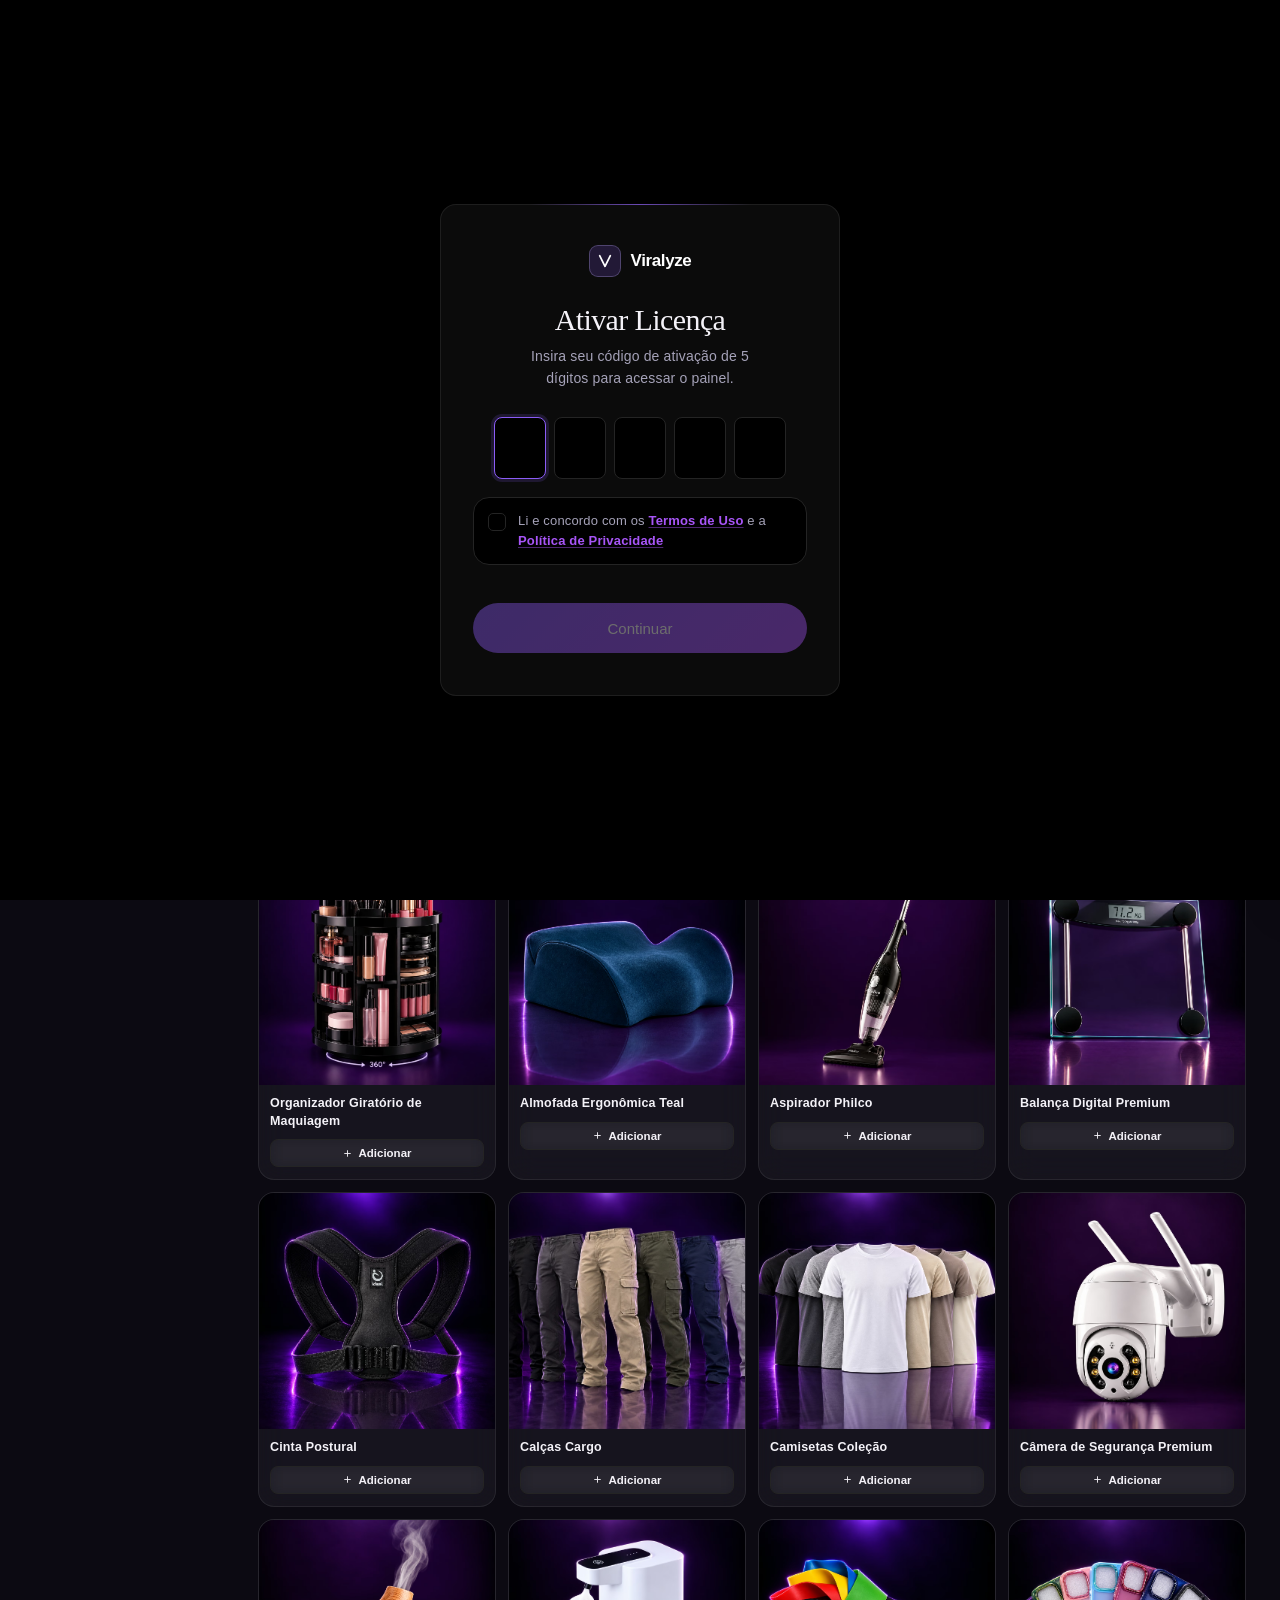
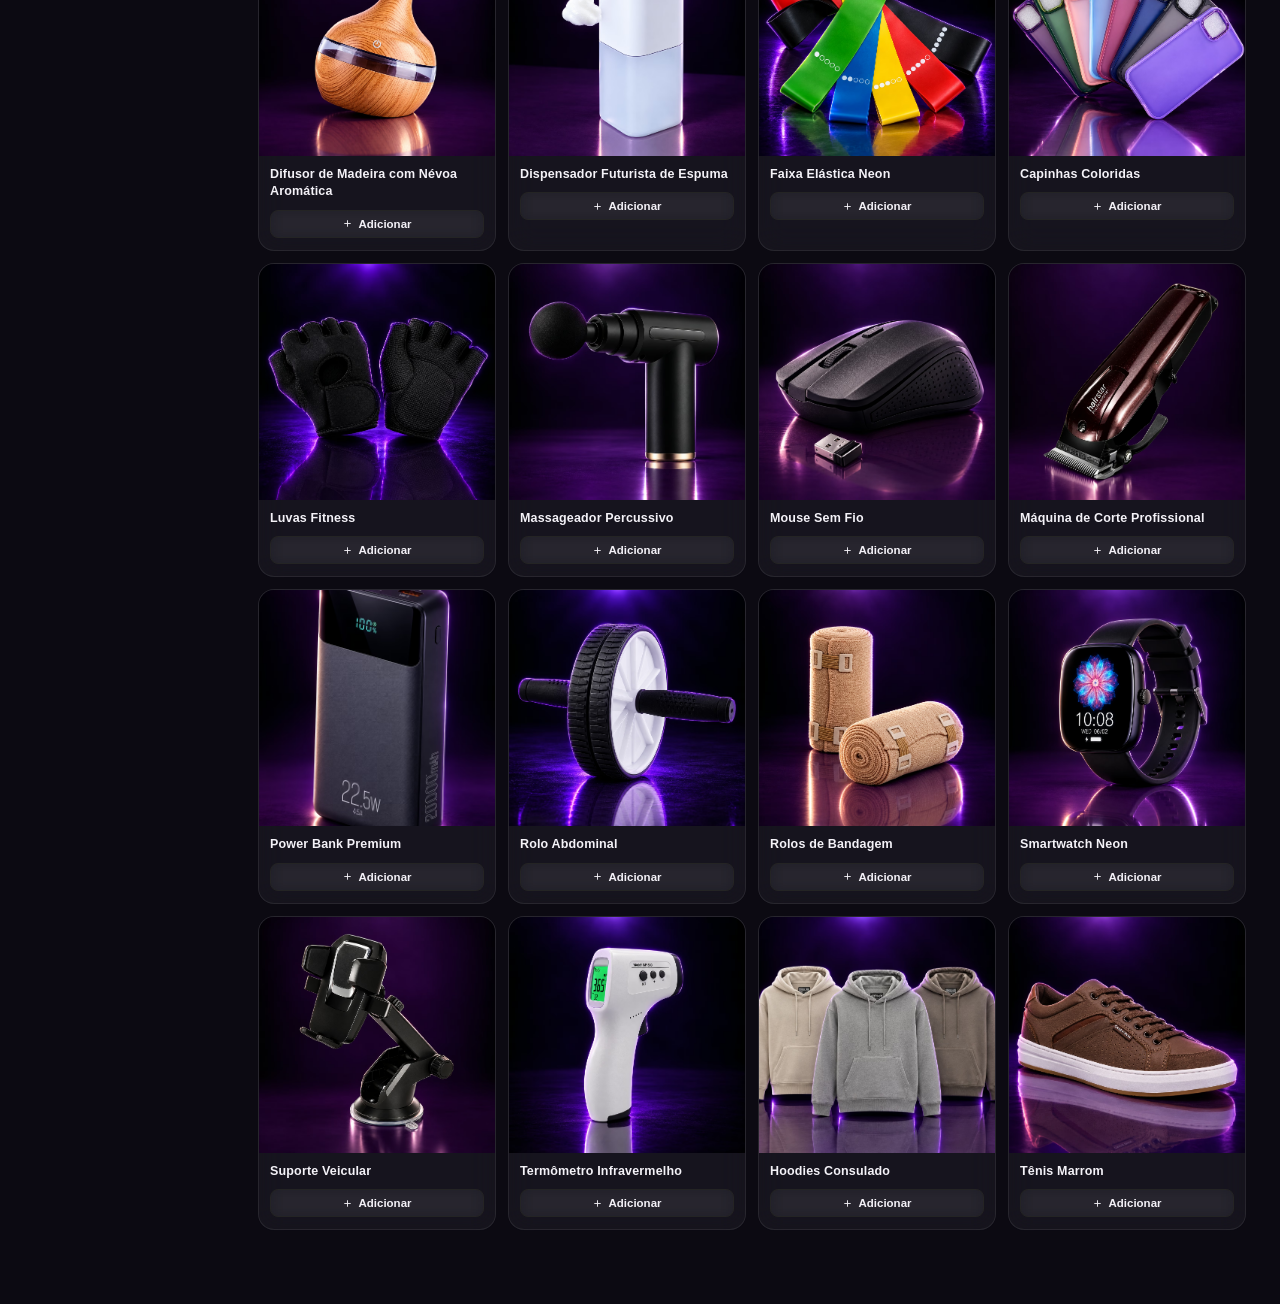
==== commit 06508cbf: "Update index.html" ====
--- a/index.html
+++ b/index.html
@@ -2,6 +2,8 @@
 <html lang="pt-BR">
 <head>
 <meta charset="UTF-8">
+<meta http-equiv="Content-Security-Policy" content="default-src 'self'; script-src 'self'; style-src 'self' 'unsafe-inline' https://fonts.googleapis.com; font-src 'self' https://fonts.gstatic.com; img-src 'self' data: blob: https:; connect-src 'self' https://nexai-backend-production-5e36.up.railway.app; object-src 'none'; base-uri 'self'; form-action 'self'">
+<script src="js/events.js"></script>
 <meta name="viewport" content="width=device-width, initial-scale=1.0">
 <title>Viralyze — Studio de Marketing Viral</title>
 <meta name="description" content="Viralyze — Studio de Marketing Viral">
@@ -39,7 +41,7 @@
 
 <div class="modal-overlay" id="add-product-modal" role="dialog" aria-modal="true" aria-labelledby="modal-title">
   <div class="modal">
-    <button class="modal-close" onclick="closeAddModal()" aria-label="Fechar">
+    <button class="modal-close" aria-label="Fechar" data-click="closeAddModal">
       <svg viewBox="0 0 24 24" style="width:13px;height:13px;stroke:currentColor;fill:none;stroke-width:2;stroke-linecap:round;stroke-linejoin:round"><line x1="18" y1="6" x2="6" y2="18"/><line x1="6" y1="6" x2="18" y2="18"/></svg>
     </button>
     <div class="modal-title" id="modal-title">Adicionar Produto</div>
@@ -50,22 +52,22 @@
     </div>
     <div class="form-group">
       <label class="form-label" for="np-prompt">Prompt Visual <span style="color:var(--text3);font-size:9px;letter-spacing:0;text-transform:none;font-weight:400;margin-left:3px">(máx. 200 caracteres)</span></label>
-      <textarea class="form-textarea" id="np-prompt" maxlength="200" placeholder="Descreva o produto visualmente em inglês. Ex: cylindrical bottle with white dropper top" style="min-height:76px" oninput="updateCharCounter('np-prompt','np-counter',200)"></textarea>
+      <textarea class="form-textarea" id="np-prompt" maxlength="200" placeholder="Descreva o produto visualmente em inglês. Ex: cylindrical bottle with white dropper top" style="min-height:76px" data-input="updateCharCounter" data-args='["np-prompt","np-counter",200]'></textarea>
       <div class="char-counter" id="np-counter">0 / 200</div>
     </div>
-    <button class="modal-cta" onclick="saveNewProduct()">Adicionar Produto</button>
+    <button class="modal-cta" data-click="saveNewProduct">Adicionar Produto</button>
   </div>
 </div>
 
 <header class="header">
   <div style="display:flex;align-items:center;gap:8px;margin-left:auto">
-    <button onclick="openSearch()" aria-label="Busca global" id="header-search-btn" style="display:none;background:var(--surface2);border:1px solid var(--border2);border-radius:20px;padding:5px 11px;align-items:center;gap:6px;color:var(--text3);font-size:12px;cursor:pointer;transition:all 0.2s;font-family:'Inter',sans-serif;">
+    <button aria-label="Busca global" id="header-search-btn" style="display:none;background:var(--surface2);border:1px solid var(--border2);border-radius:20px;padding:5px 11px;align-items:center;gap:6px;color:var(--text3);font-size:12px;cursor:pointer;transition:all 0.2s;font-family:'Inter',sans-serif;" data-click="openSearch">
       <svg style="width:13px;height:13px;stroke:currentColor;fill:none;stroke-width:2;stroke-linecap:round;stroke-linejoin:round" viewBox="0 0 24 24" aria-hidden="true"><circle cx="11" cy="11" r="8"/><line x1="21" y1="21" x2="16.65" y2="16.65"/></svg>
       <span id="search-label-desk" style="display:none">Buscar</span>
       <kbd id="search-kbd" style="background:var(--surface3);border:1px solid var(--border2);border-radius:4px;font-size:9.5px;padding:1px 5px;font-family:monospace;color:var(--text3);display:none">/</kbd>
     </button>
-    <button class="settings-trigger" onclick="switchTab('settings',this)" id="settings-btn"
-            aria-label="Configurações" data-tip="Configurações" title="Configurações">
+    <button class="settings-trigger" id="settings-btn"
+            aria-label="Configurações" data-tip="Configurações" title="Configurações" data-click="switchTab" data-args='["settings","$el"]'>
       <svg viewBox="0 0 24 24" aria-hidden="true"><circle cx="12" cy="12" r="3"/><path d="M19.4 15a1.65 1.65 0 00.33 1.82l.06.06a2 2 0 010 2.83 2 2 0 01-2.83 0l-.06-.06a1.65 1.65 0 00-1.82-.33 1.65 1.65 0 00-1 1.51V21a2 2 0 01-4 0v-.09A1.65 1.65 0 009 19.4a1.65 1.65 0 00-1.82.33l-.06.06a2 2 0 01-2.83-2.83l.06-.06A1.65 1.65 0 004.68 15a1.65 1.65 0 00-1.51-1H3a2 2 0 010-4h.09A1.65 1.65 0 004.6 9a1.65 1.65 0 00-.33-1.82l-.06-.06a2 2 0 012.83-2.83l.06.06A1.65 1.65 0 009 4.68a1.65 1.65 0 001-1.51V3a2 2 0 014 0v.09a1.65 1.65 0 001 1.51 1.65 1.65 0 001.82-.33l.06-.06a2 2 0 012.83 2.83l-.06.06A1.65 1.65 0 0019.4 9a1.65 1.65 0 001.51 1H21a2 2 0 010 4h-.09a1.65 1.65 0 00-1.51 1z"/></svg>
     </button>
   </div>
@@ -83,33 +85,33 @@
       <span class="logo-text">Viralyze</span>
     </div>
     <div class="sidebar-section">Principal</div>
-    <div class="sidebar-item active" onclick="switchTab('mining',this)" tabindex="0" role="menuitem" aria-current="page" onkeydown="if(event.key==='Enter')switchTab('mining',this)">
+    <div class="sidebar-item active" tabindex="0" role="menuitem" aria-current="page" data-click="switchTab" data-enter="switchTab" data-args='["mining","$el"]'>
       <svg viewBox="0 0 24 24" aria-hidden="true"><path d="M3 9l9-7 9 7v11a2 2 0 01-2 2H5a2 2 0 01-2-2z"/><polyline points="9 22 9 12 15 12 15 22"/></svg>
       Inventário
     </div>
     <div class="sidebar-section">Criação</div>
-    <div class="sidebar-item" onclick="switchTab('freestudio',this)" tabindex="0" role="menuitem" onkeydown="if(event.key==='Enter')switchTab('freestudio',this)">
+    <div class="sidebar-item" tabindex="0" role="menuitem" data-click="switchTab" data-enter="switchTab" data-args='["freestudio","$el"]'>
       <svg viewBox="0 0 24 24" aria-hidden="true"><path d="M21 15a2 2 0 01-2 2H7l-4 4V5a2 2 0 012-2h14a2 2 0 012 2z"/></svg>
       Estúdio Livre
     </div>
-    <div class="sidebar-item" onclick="switchTab('viralize',this)" tabindex="0" role="menuitem" onkeydown="if(event.key==='Enter')switchTab('viralize',this)">
+    <div class="sidebar-item" tabindex="0" role="menuitem" data-click="switchTab" data-enter="switchTab" data-args='["viralize","$el"]'>
       <svg viewBox="0 0 24 24" aria-hidden="true"><polygon points="13 2 3 14 12 14 11 22 21 10 12 10 13 2"/></svg>
       Viralize A.I
     </div>
-    <div class="sidebar-item" onclick="switchTab('influencer',this)" tabindex="0" role="menuitem" onkeydown="if(event.key==='Enter')switchTab('influencer',this)">
+    <div class="sidebar-item" tabindex="0" role="menuitem" data-click="switchTab" data-enter="switchTab" data-args='["influencer","$el"]'>
       <svg viewBox="0 0 24 24" aria-hidden="true"><path d="M20 21v-2a4 4 0 00-4-4H8a4 4 0 00-4 4v2"/><circle cx="12" cy="7" r="4"/></svg>
       Influencers
     </div>
-    <div class="sidebar-item" onclick="switchTab('viralvideos',this)" tabindex="0" role="menuitem" onkeydown="if(event.key==='Enter')switchTab('viralvideos',this)">
+    <div class="sidebar-item" tabindex="0" role="menuitem" data-click="switchTab" data-enter="switchTab" data-args='["viralvideos","$el"]'>
       <svg viewBox="0 0 24 24" aria-hidden="true"><polyline points="23 6 13.5 15.5 8.5 10.5 1 18"/><polyline points="17 6 23 6 23 12"/></svg>
       Vídeos Virais
     </div>
-    <div class="sidebar-item" onclick="switchTab('imglibrary',this)" tabindex="0" role="menuitem" onkeydown="if(event.key==='Enter')switchTab('imglibrary',this)">
+    <div class="sidebar-item" tabindex="0" role="menuitem" data-click="switchTab" data-enter="switchTab" data-args='["imglibrary","$el"]'>
       <svg viewBox="0 0 24 24" aria-hidden="true"><path d="M4 19.5A2.5 2.5 0 016.5 17H20"/><path d="M6.5 2H20v20H6.5A2.5 2.5 0 014 19.5v-15A2.5 2.5 0 016.5 2z"/></svg>
       Biblioteca de Imagens
     </div>
     <div class="sidebar-footer">
-      <div class="sidebar-item sidebar-settings" onclick="switchTab('settings',this)" tabindex="0" role="menuitem" onkeydown="if(event.key==='Enter')switchTab('settings',this)">
+      <div class="sidebar-item sidebar-settings" tabindex="0" role="menuitem" data-click="switchTab" data-enter="switchTab" data-args='["settings","$el"]'>
       <svg viewBox="0 0 24 24" aria-hidden="true"><circle cx="12" cy="12" r="3"/><path d="M19.4 15a1.65 1.65 0 00.33 1.82l.06.06a2 2 0 010 2.83 2 2 0 01-2.83 0l-.06-.06a1.65 1.65 0 00-1.82-.33 1.65 1.65 0 00-1 1.51V21a2 2 0 01-4 0v-.09A1.65 1.65 0 009 19.4a1.65 1.65 0 00-1.82.33l-.06.06a2 2 0 01-2.83-2.83l.06-.06A1.65 1.65 0 004.68 15a1.65 1.65 0 00-1.51-1H3a2 2 0 010-4h.09A1.65 1.65 0 004.6 9a1.65 1.65 0 00-.33-1.82l-.06-.06a2 2 0 012.83-2.83l.06.06A1.65 1.65 0 009 4.68a1.65 1.65 0 001-1.51V3a2 2 0 014 0v.09a1.65 1.65 0 001 1.51 1.65 1.65 0 001.82-.33l.06-.06a2 2 0 012.83 2.83l-.06.06A1.65 1.65 0 0019.4 9a1.65 1.65 0 001.51 1H21a2 2 0 010 4h-.09a1.65 1.65 0 00-1.51 1z"/></svg>
       Configurações
       </div>
@@ -137,7 +139,7 @@
 
       <div class="inv-toolbar">
       <div class="niche-filter-wrap" id="niche-filter-wrap">
-        <button type="button" class="niche-filter-btn" onclick="toggleNicheFilter()" aria-haspopup="true" aria-expanded="false">
+        <button type="button" class="niche-filter-btn" aria-haspopup="true" aria-expanded="false" data-click="toggleNicheFilter">
           <svg viewBox="0 0 24 24"><polygon points="22 3 2 3 10 12.46 10 19 14 21 14 12.46 22 3"/></svg>
           <span id="niche-filter-label">Todos os nichos</span>
           <svg class="niche-caret" viewBox="0 0 24 24"><polyline points="6 9 12 15 18 9"/></svg>
@@ -152,7 +154,7 @@
           <button class="filter-chip" data-cat="fitness"><svg viewBox="0 0 24 24" fill="none" stroke="currentColor" stroke-width="1.8" stroke-linecap="round" stroke-linejoin="round"><rect x="2" y="9" width="3" height="6" rx="1"/><rect x="19" y="9" width="3" height="6" rx="1"/><line x1="6" y1="12" x2="18" y2="12"/><rect x="6" y="7" width="3" height="10" rx="1"/><rect x="15" y="7" width="3" height="10" rx="1"/></svg> Fitness</button>
         </div>
       </div>
-      <button type="button" class="inv-link-btn" onclick="openLinkImport()">
+      <button type="button" class="inv-link-btn" data-click="openLinkImport">
         <svg viewBox="0 0 24 24" aria-hidden="true"><path d="M10 13a5 5 0 007.07 0l3-3a5 5 0 00-7.07-7.07l-1.7 1.7"/><path d="M14 11a5 5 0 00-7.07 0l-3 3a5 5 0 007.07 7.07l1.7-1.7"/></svg>
         Importar por link
       </button>
@@ -172,7 +174,7 @@
       <div id="fs-projects-view">
         <div class="fs-projects-header">
           <p class="section-label" style="margin:0">Seus projetos</p>
-          <button type="button" class="fs-new-project-btn" onclick="fsCreateProject()">
+          <button type="button" class="fs-new-project-btn" data-click="fsCreateProject">
             <svg viewBox="0 0 24 24"><line x1="12" y1="5" x2="12" y2="19"/><line x1="5" y1="12" x2="19" y2="12"/></svg>
             Novo projeto
           </button>
@@ -182,7 +184,7 @@
 
       <div id="fs-chat-view" class="fs-chat-shell" style="display:none">
         <div class="fs-chat-topbar">
-          <button type="button" class="fs-back-btn" onclick="fsBackToProjects()">
+          <button type="button" class="fs-back-btn" data-click="fsBackToProjects">
             <svg viewBox="0 0 24 24" style="width:12px;height:12px;stroke:currentColor;fill:none;stroke-width:2.4"><polyline points="15 18 9 12 15 6"/></svg>
             Projetos
           </button>
@@ -208,7 +210,7 @@
         <input type="file" id="fs-video-file-input" accept="video/*" style="display:none">
         <input type="text" id="fs-style-input" class="fs-textinput" placeholder="Descreva o estilo do vídeo (ex: mirror selfie, unboxing, GRWM...)" style="display:none">
         <div style="display:flex;justify-content:flex-end;margin:0 16px 12px" id="fs-extract-btn-wrap">
-          <button type="button" class="quick-action-btn primary" onclick="fsRunExtract()" style="display:none" id="fs-extract-btn">Extrair Movimento</button>
+          <button type="button" class="quick-action-btn primary" style="display:none" id="fs-extract-btn" data-click="fsRunExtract">Extrair Movimento</button>
         </div>
         <div class="fs-chat-inputrow" id="fs-chat-inputrow">
           <input type="text" class="fs-chat-input" id="fs-chat-input" placeholder="Escreva sua mensagem...">
@@ -231,7 +233,7 @@
       <div class="viralize-output" id="viralize-output">
         <div class="viralize-output-label">Prompt pronto para <span id="viralize-output-avatar"></span></div>
         <div class="viralize-output-text" id="viralize-output-text"></div>
-        <button type="button" class="copy-btn" onclick="copyViralizeOutput()">
+        <button type="button" class="copy-btn" data-click="copyViralizeOutput">
           <svg viewBox="0 0 24 24" aria-hidden="true"><rect x="9" y="9" width="13" height="13" rx="2"/><path d="M5 15H4a2 2 0 01-2-2V4a2 2 0 012-2h9a2 2 0 012 2v1"/></svg>
           Copiar Prompt
         </button>
@@ -253,7 +255,7 @@
       <div class="imglib-empty">
         <svg viewBox="0 0 24 24"><rect x="3" y="3" width="18" height="18" rx="2"/><circle cx="8.5" cy="8.5" r="1.5"/><polyline points="21 15 16 10 5 21"/></svg>
         <p>Você ainda não gerou nenhuma imagem.<br>Crie no Estúdio Livre e ela aparece aqui.</p>
-        <button type="button" class="quick-action-btn primary" onclick="switchTab('freestudio', null)">Ir para o Estúdio Livre</button>
+        <button type="button" class="quick-action-btn primary" data-click="switchTab" data-args='["freestudio",null]'>Ir para o Estúdio Livre</button>
       </div>
     </div>
 
@@ -294,46 +296,46 @@
         </div>
 
         <div class="inf-stepper" id="inf-stepper" role="tablist" aria-label="Etapas de criação do influencer">
-          <div class="inf-step-item active" data-step="1" onclick="goInfStep(1)" role="tab" aria-selected="true"><span class="inf-step-num">1</span> Identidade</div>
-          <div class="inf-step-item" data-step="2" onclick="goInfStep(2)" role="tab" aria-selected="false"><span class="inf-step-num">2</span> Corpo</div>
-          <div class="inf-step-item" data-step="3" onclick="goInfStep(3)" role="tab" aria-selected="false"><span class="inf-step-num">3</span> Rosto</div>
-          <div class="inf-step-item" data-step="4" onclick="goInfStep(4)" role="tab" aria-selected="false"><span class="inf-step-num">4</span> Cabelo</div>
-          <div class="inf-step-item" data-step="5" onclick="goInfStep(5)" role="tab" aria-selected="false"><span class="inf-step-num">5</span> Estilo</div>
-          <div class="inf-step-item" data-step="6" onclick="goInfStep(6)" role="tab" aria-selected="false"><span class="inf-step-num">6</span> Renderização</div>
+          <div class="inf-step-item active" data-step="1" role="tab" aria-selected="true" data-click="goInfStep" data-args='[1]'><span class="inf-step-num">1</span> Identidade</div>
+          <div class="inf-step-item" data-step="2" role="tab" aria-selected="false" data-click="goInfStep" data-args='[2]'><span class="inf-step-num">2</span> Corpo</div>
+          <div class="inf-step-item" data-step="3" role="tab" aria-selected="false" data-click="goInfStep" data-args='[3]'><span class="inf-step-num">3</span> Rosto</div>
+          <div class="inf-step-item" data-step="4" role="tab" aria-selected="false" data-click="goInfStep" data-args='[4]'><span class="inf-step-num">4</span> Cabelo</div>
+          <div class="inf-step-item" data-step="5" role="tab" aria-selected="false" data-click="goInfStep" data-args='[5]'><span class="inf-step-num">5</span> Estilo</div>
+          <div class="inf-step-item" data-step="6" role="tab" aria-selected="false" data-click="goInfStep" data-args='[6]'><span class="inf-step-num">6</span> Renderização</div>
         </div>
 
         <div class="inf-wizard-layout">
           <div class="inf-wizard-main">
 
             <div class="inf-step-panel active" data-inf-step="1">
-              <div class="form-group"><label class="form-label" for="av-nome">Nome do Influencer</label><input type="text" class="form-input" placeholder="Ex: Aurora, Marcus, Luna..." id="av-nome" maxlength="30" autocomplete="off" oninput="updateInfSummary()"></div>
+              <div class="form-group"><label class="form-label" for="av-nome">Nome do Influencer</label><input type="text" class="form-input" placeholder="Ex: Aurora, Marcus, Luna..." id="av-nome" maxlength="30" autocomplete="off" data-input="updateInfSummary"></div>
 
               <div class="form-group">
                 <label class="form-label">Gênero</label>
                 <input type="hidden" id="av-genero" value="Feminino">
                 <div class="inf-option-grid">
-                  <div class="inf-photo-card loading selected" onclick="selectInfOption(this,'av-genero','Feminino')"><img src="assets/FEM.AVIF" alt="Feminino" onload="this.classList.add('loaded');this.closest('.inf-photo-card').classList.remove('loading')" onerror="this.closest('.inf-photo-card').classList.remove('loading')"><span class="inf-photo-check">✓</span><div class="inf-photo-label">Feminino</div></div>
-                  <div class="inf-photo-card loading" onclick="selectInfOption(this,'av-genero','Masculino')"><img src="assets/MAS.AVIF" alt="Masculino" onload="this.classList.add('loaded');this.closest('.inf-photo-card').classList.remove('loading')" onerror="this.closest('.inf-photo-card').classList.remove('loading')"><span class="inf-photo-check">✓</span><div class="inf-photo-label">Masculino</div></div>
-                  <div class="inf-photo-card" onclick="selectInfOption(this,'av-genero','Prefiro não dizer')"><div class="inf-photo-neutral"><svg viewBox="0 0 24 24" aria-hidden="true"><circle cx="12" cy="8" r="4"/><path d="M4 21c0-4.4 3.6-7 8-7s8 2.6 8 7"/></svg></div><span class="inf-photo-check">✓</span><div class="inf-photo-label">Prefiro não dizer</div></div>
+                  <div class="inf-photo-card loading selected" data-click="selectInfOption" data-args='["$el","av-genero","Feminino"]'><img src="assets/FEM.AVIF" alt="Feminino" data-load="infPhotoLoaded" data-error="infPhotoFailed" data-args='["$el"]'><span class="inf-photo-check">✓</span><div class="inf-photo-label">Feminino</div></div>
+                  <div class="inf-photo-card loading" data-click="selectInfOption" data-args='["$el","av-genero","Masculino"]'><img src="assets/MAS.AVIF" alt="Masculino" data-load="infPhotoLoaded" data-error="infPhotoFailed" data-args='["$el"]'><span class="inf-photo-check">✓</span><div class="inf-photo-label">Masculino</div></div>
+                  <div class="inf-photo-card" data-click="selectInfOption" data-args='["$el","av-genero","Prefiro não dizer"]'><div class="inf-photo-neutral"><svg viewBox="0 0 24 24" aria-hidden="true"><circle cx="12" cy="8" r="4"/><path d="M4 21c0-4.4 3.6-7 8-7s8 2.6 8 7"/></svg></div><span class="inf-photo-check">✓</span><div class="inf-photo-label">Prefiro não dizer</div></div>
                 </div>
               </div>
 
               <div class="form-group">
                 <label class="form-label">Idade — <span id="av-idade-display">28</span> anos</label>
-                <input type="range" id="av-idade" min="18" max="60" value="28" oninput="document.getElementById('av-idade-display').textContent=this.value;updateInfSummary()">
+                <input type="range" id="av-idade" min="18" max="60" value="28" data-input="onAgeInput" data-args='["$el"]'>
               </div>
 
               <div class="form-group">
                 <label class="form-label">Etnia / Origem</label>
                 <input type="hidden" id="av-etnia" value="Latina/Latino">
                 <div class="inf-option-grid" id="etnia-option-grid">
-                  <div class="inf-photo-card loading selected" data-key="latina" onclick="selectInfOption(this,'av-etnia','Latina/Latino')"><img src="assets/LAF.AVIF" alt="Latina/Latino" onload="this.classList.add('loaded');this.closest('.inf-photo-card').classList.remove('loading')" onerror="this.closest('.inf-photo-card').classList.remove('loading')"><span class="inf-photo-check">✓</span><div class="inf-photo-label">Latina/Latino</div></div>
-                  <div class="inf-photo-card loading" data-key="branca" onclick="selectInfOption(this,'av-etnia','Branca')"><img src="assets/BRF.AVIF" alt="Branca" onload="this.classList.add('loaded');this.closest('.inf-photo-card').classList.remove('loading')" onerror="this.closest('.inf-photo-card').classList.remove('loading')"><span class="inf-photo-check">✓</span><div class="inf-photo-label">Branca</div></div>
-                  <div class="inf-photo-card loading" data-key="negra" onclick="selectInfOption(this,'av-etnia','Negra')"><img src="assets/NEF.AVIF" alt="Negra" onload="this.classList.add('loaded');this.closest('.inf-photo-card').classList.remove('loading')" onerror="this.closest('.inf-photo-card').classList.remove('loading')"><span class="inf-photo-check">✓</span><div class="inf-photo-label">Negra</div></div>
-                  <div class="inf-photo-card loading" data-key="asiatica" onclick="selectInfOption(this,'av-etnia','Asiática')"><img src="assets/ASF.AVIF" alt="Asiática" onload="this.classList.add('loaded');this.closest('.inf-photo-card').classList.remove('loading')" onerror="this.closest('.inf-photo-card').classList.remove('loading')"><span class="inf-photo-check">✓</span><div class="inf-photo-label">Asiática</div></div>
-                  <div class="inf-photo-card loading" data-key="indigena" onclick="selectInfOption(this,'av-etnia','Indígena')"><img src="assets/INF.AVIF" alt="Indígena" onload="this.classList.add('loaded');this.closest('.inf-photo-card').classList.remove('loading')" onerror="this.closest('.inf-photo-card').classList.remove('loading')"><span class="inf-photo-check">✓</span><div class="inf-photo-label">Indígena</div></div>
-                  <div class="inf-photo-card loading" data-key="oriente" onclick="selectInfOption(this,'av-etnia','Oriente Médio')"><img src="assets/ORF.AVIF" alt="Oriente Médio" onload="this.classList.add('loaded');this.closest('.inf-photo-card').classList.remove('loading')" onerror="this.closest('.inf-photo-card').classList.remove('loading')"><span class="inf-photo-check">✓</span><div class="inf-photo-label">Oriente Médio</div></div>
-                  <div class="inf-photo-card" onclick="selectInfOption(this,'av-etnia','Prefiro não dizer')"><div class="inf-photo-neutral"><svg viewBox="0 0 24 24" aria-hidden="true"><circle cx="12" cy="8" r="4"/><path d="M4 21c0-4.4 3.6-7 8-7s8 2.6 8 7"/></svg></div><span class="inf-photo-check">✓</span><div class="inf-photo-label">Prefiro não dizer</div></div>
+                  <div class="inf-photo-card loading selected" data-key="latina" data-click="selectInfOption" data-args='["$el","av-etnia","Latina/Latino"]'><img src="assets/LAF.AVIF" alt="Latina/Latino" data-load="infPhotoLoaded" data-error="infPhotoFailed" data-args='["$el"]'><span class="inf-photo-check">✓</span><div class="inf-photo-label">Latina/Latino</div></div>
+                  <div class="inf-photo-card loading" data-key="branca" data-click="selectInfOption" data-args='["$el","av-etnia","Branca"]'><img src="assets/BRF.AVIF" alt="Branca" data-load="infPhotoLoaded" data-error="infPhotoFailed" data-args='["$el"]'><span class="inf-photo-check">✓</span><div class="inf-photo-label">Branca</div></div>
+                  <div class="inf-photo-card loading" data-key="negra" data-click="selectInfOption" data-args='["$el","av-etnia","Negra"]'><img src="assets/NEF.AVIF" alt="Negra" data-load="infPhotoLoaded" data-error="infPhotoFailed" data-args='["$el"]'><span class="inf-photo-check">✓</span><div class="inf-photo-label">Negra</div></div>
+                  <div class="inf-photo-card loading" data-key="asiatica" data-click="selectInfOption" data-args='["$el","av-etnia","Asiática"]'><img src="assets/ASF.AVIF" alt="Asiática" data-load="infPhotoLoaded" data-error="infPhotoFailed" data-args='["$el"]'><span class="inf-photo-check">✓</span><div class="inf-photo-label">Asiática</div></div>
+                  <div class="inf-photo-card loading" data-key="indigena" data-click="selectInfOption" data-args='["$el","av-etnia","Indígena"]'><img src="assets/INF.AVIF" alt="Indígena" data-load="infPhotoLoaded" data-error="infPhotoFailed" data-args='["$el"]'><span class="inf-photo-check">✓</span><div class="inf-photo-label">Indígena</div></div>
+                  <div class="inf-photo-card loading" data-key="oriente" data-click="selectInfOption" data-args='["$el","av-etnia","Oriente Médio"]'><img src="assets/ORF.AVIF" alt="Oriente Médio" data-load="infPhotoLoaded" data-error="infPhotoFailed" data-args='["$el"]'><span class="inf-photo-check">✓</span><div class="inf-photo-label">Oriente Médio</div></div>
+                  <div class="inf-photo-card" data-click="selectInfOption" data-args='["$el","av-etnia","Prefiro não dizer"]'><div class="inf-photo-neutral"><svg viewBox="0 0 24 24" aria-hidden="true"><circle cx="12" cy="8" r="4"/><path d="M4 21c0-4.4 3.6-7 8-7s8 2.6 8 7"/></svg></div><span class="inf-photo-check">✓</span><div class="inf-photo-label">Prefiro não dizer</div></div>
                 </div>
               </div>
             </div>
@@ -343,20 +345,20 @@
                 <label class="form-label">Tipo de Corpo</label>
                 <input type="hidden" id="av-corpo" value="Magro">
                 <div class="inf-option-grid" id="corpo-option-grid">
-                  <div class="inf-photo-card loading selected" data-key="magro" onclick="selectInfOption(this,'av-corpo','Magro')"><img src="assets/MAF.AVIF" alt="Magro" onload="this.classList.add('loaded');this.closest('.inf-photo-card').classList.remove('loading')" onerror="this.closest('.inf-photo-card').classList.remove('loading')"><span class="inf-photo-check">✓</span><div class="inf-photo-label">Magro</div></div>
-                  <div class="inf-photo-card loading" data-key="atletico" onclick="selectInfOption(this,'av-corpo','Atlético')"><img src="assets/ATF.AVIF" alt="Atlético" onload="this.classList.add('loaded');this.closest('.inf-photo-card').classList.remove('loading')" onerror="this.closest('.inf-photo-card').classList.remove('loading')"><span class="inf-photo-check">✓</span><div class="inf-photo-label">Atlético</div></div>
-                  <div class="inf-photo-card loading" data-key="curvilineo" onclick="selectInfOption(this,'av-corpo','Curvilíneo')"><img src="assets/CUF.AVIF" alt="Curvilíneo" onload="this.classList.add('loaded');this.closest('.inf-photo-card').classList.remove('loading')" onerror="this.closest('.inf-photo-card').classList.remove('loading')"><span class="inf-photo-check">✓</span><div class="inf-photo-label">Curvilíneo</div></div>
-                  <div class="inf-photo-card loading" data-key="plussize" onclick="selectInfOption(this,'av-corpo','Plus Size')"><img src="assets/PSF.AVIF" alt="Plus Size" onload="this.classList.add('loaded');this.closest('.inf-photo-card').classList.remove('loading')" onerror="this.closest('.inf-photo-card').classList.remove('loading')"><span class="inf-photo-check">✓</span><div class="inf-photo-label">Plus Size</div></div>
-                  <div class="inf-photo-card loading" data-key="musculoso" onclick="selectInfOption(this,'av-corpo','Musculoso')"><img src="assets/MUF.AVIF" alt="Musculoso" onload="this.classList.add('loaded');this.closest('.inf-photo-card').classList.remove('loading')" onerror="this.closest('.inf-photo-card').classList.remove('loading')"><span class="inf-photo-check">✓</span><div class="inf-photo-label">Musculoso</div></div>
+                  <div class="inf-photo-card loading selected" data-key="magro" data-click="selectInfOption" data-args='["$el","av-corpo","Magro"]'><img src="assets/MAF.AVIF" alt="Magro" data-load="infPhotoLoaded" data-error="infPhotoFailed" data-args='["$el"]'><span class="inf-photo-check">✓</span><div class="inf-photo-label">Magro</div></div>
+                  <div class="inf-photo-card loading" data-key="atletico" data-click="selectInfOption" data-args='["$el","av-corpo","Atlético"]'><img src="assets/ATF.AVIF" alt="Atlético" data-load="infPhotoLoaded" data-error="infPhotoFailed" data-args='["$el"]'><span class="inf-photo-check">✓</span><div class="inf-photo-label">Atlético</div></div>
+                  <div class="inf-photo-card loading" data-key="curvilineo" data-click="selectInfOption" data-args='["$el","av-corpo","Curvilíneo"]'><img src="assets/CUF.AVIF" alt="Curvilíneo" data-load="infPhotoLoaded" data-error="infPhotoFailed" data-args='["$el"]'><span class="inf-photo-check">✓</span><div class="inf-photo-label">Curvilíneo</div></div>
+                  <div class="inf-photo-card loading" data-key="plussize" data-click="selectInfOption" data-args='["$el","av-corpo","Plus Size"]'><img src="assets/PSF.AVIF" alt="Plus Size" data-load="infPhotoLoaded" data-error="infPhotoFailed" data-args='["$el"]'><span class="inf-photo-check">✓</span><div class="inf-photo-label">Plus Size</div></div>
+                  <div class="inf-photo-card loading" data-key="musculoso" data-click="selectInfOption" data-args='["$el","av-corpo","Musculoso"]'><img src="assets/MUF.AVIF" alt="Musculoso" data-load="infPhotoLoaded" data-error="infPhotoFailed" data-args='["$el"]'><span class="inf-photo-check">✓</span><div class="inf-photo-label">Musculoso</div></div>
                 </div>
               </div>
               <div class="form-group">
                 <label class="form-label">Altura</label>
                 <input type="hidden" id="av-altura" value="Baixa">
                 <div class="inf-option-grid" id="altura-option-grid">
-                  <div class="inf-photo-card loading selected" data-key="baixa" onclick="selectInfOption(this,'av-altura','Baixa')"><img src="assets/BAF.AVIF" alt="Baixa" onload="this.classList.add('loaded');this.closest('.inf-photo-card').classList.remove('loading')" onerror="this.closest('.inf-photo-card').classList.remove('loading')"><span class="inf-photo-check">✓</span><div class="inf-photo-label">Baixa</div></div>
-                  <div class="inf-photo-card loading" data-key="media" onclick="selectInfOption(this,'av-altura','Média')"><img src="assets/MEF.AVIF" alt="Média" onload="this.classList.add('loaded');this.closest('.inf-photo-card').classList.remove('loading')" onerror="this.closest('.inf-photo-card').classList.remove('loading')"><span class="inf-photo-check">✓</span><div class="inf-photo-label">Média</div></div>
-                  <div class="inf-photo-card loading" data-key="alta" onclick="selectInfOption(this,'av-altura','Alta')"><img src="assets/ALF.AVIF" alt="Alta" onload="this.classList.add('loaded');this.closest('.inf-photo-card').classList.remove('loading')" onerror="this.closest('.inf-photo-card').classList.remove('loading')"><span class="inf-photo-check">✓</span><div class="inf-photo-label">Alta</div></div>
+                  <div class="inf-photo-card loading selected" data-key="baixa" data-click="selectInfOption" data-args='["$el","av-altura","Baixa"]'><img src="assets/BAF.AVIF" alt="Baixa" data-load="infPhotoLoaded" data-error="infPhotoFailed" data-args='["$el"]'><span class="inf-photo-check">✓</span><div class="inf-photo-label">Baixa</div></div>
+                  <div class="inf-photo-card loading" data-key="media" data-click="selectInfOption" data-args='["$el","av-altura","Média"]'><img src="assets/MEF.AVIF" alt="Média" data-load="infPhotoLoaded" data-error="infPhotoFailed" data-args='["$el"]'><span class="inf-photo-check">✓</span><div class="inf-photo-label">Média</div></div>
+                  <div class="inf-photo-card loading" data-key="alta" data-click="selectInfOption" data-args='["$el","av-altura","Alta"]'><img src="assets/ALF.AVIF" alt="Alta" data-load="infPhotoLoaded" data-error="infPhotoFailed" data-args='["$el"]'><span class="inf-photo-check">✓</span><div class="inf-photo-label">Alta</div></div>
                 </div>
               </div>
             </div>
@@ -366,22 +368,22 @@
                 <label class="form-label">Formato do Rosto</label>
                 <input type="hidden" id="av-rosto" value="Oval">
                 <div class="inf-option-grid" id="rosto-option-grid">
-                  <div class="inf-photo-card loading selected" data-key="oval" onclick="selectInfOption(this,'av-rosto','Oval')"><img src="assets/OVF.AVIF" alt="Oval" onload="this.classList.add('loaded');this.closest('.inf-photo-card').classList.remove('loading')" onerror="this.closest('.inf-photo-card').classList.remove('loading')"><span class="inf-photo-check">✓</span><div class="inf-photo-label">Oval</div></div>
-                  <div class="inf-photo-card loading" data-key="redondo" onclick="selectInfOption(this,'av-rosto','Redondo')"><img src="assets/RDF.AVIF" alt="Redondo" onload="this.classList.add('loaded');this.closest('.inf-photo-card').classList.remove('loading')" onerror="this.closest('.inf-photo-card').classList.remove('loading')"><span class="inf-photo-check">✓</span><div class="inf-photo-label">Redondo</div></div>
-                  <div class="inf-photo-card loading" data-key="quadrado" onclick="selectInfOption(this,'av-rosto','Quadrado')"><img src="assets/QDF.AVIF" alt="Quadrado" onload="this.classList.add('loaded');this.closest('.inf-photo-card').classList.remove('loading')" onerror="this.closest('.inf-photo-card').classList.remove('loading')"><span class="inf-photo-check">✓</span><div class="inf-photo-label">Quadrado</div></div>
-                  <div class="inf-photo-card loading" data-key="triangular" onclick="selectInfOption(this,'av-rosto','Triangular')"><img src="assets/TRF.AVIF" alt="Triangular" onload="this.classList.add('loaded');this.closest('.inf-photo-card').classList.remove('loading')" onerror="this.closest('.inf-photo-card').classList.remove('loading')"><span class="inf-photo-check">✓</span><div class="inf-photo-label">Triangular</div></div>
-                  <div class="inf-photo-card loading" data-key="coracao" onclick="selectInfOption(this,'av-rosto','Coração')"><img src="assets/CRF.AVIF" alt="Coração" onload="this.classList.add('loaded');this.closest('.inf-photo-card').classList.remove('loading')" onerror="this.closest('.inf-photo-card').classList.remove('loading')"><span class="inf-photo-check">✓</span><div class="inf-photo-label">Coração</div></div>
+                  <div class="inf-photo-card loading selected" data-key="oval" data-click="selectInfOption" data-args='["$el","av-rosto","Oval"]'><img src="assets/OVF.AVIF" alt="Oval" data-load="infPhotoLoaded" data-error="infPhotoFailed" data-args='["$el"]'><span class="inf-photo-check">✓</span><div class="inf-photo-label">Oval</div></div>
+                  <div class="inf-photo-card loading" data-key="redondo" data-click="selectInfOption" data-args='["$el","av-rosto","Redondo"]'><img src="assets/RDF.AVIF" alt="Redondo" data-load="infPhotoLoaded" data-error="infPhotoFailed" data-args='["$el"]'><span class="inf-photo-check">✓</span><div class="inf-photo-label">Redondo</div></div>
+                  <div class="inf-photo-card loading" data-key="quadrado" data-click="selectInfOption" data-args='["$el","av-rosto","Quadrado"]'><img src="assets/QDF.AVIF" alt="Quadrado" data-load="infPhotoLoaded" data-error="infPhotoFailed" data-args='["$el"]'><span class="inf-photo-check">✓</span><div class="inf-photo-label">Quadrado</div></div>
+                  <div class="inf-photo-card loading" data-key="triangular" data-click="selectInfOption" data-args='["$el","av-rosto","Triangular"]'><img src="assets/TRF.AVIF" alt="Triangular" data-load="infPhotoLoaded" data-error="infPhotoFailed" data-args='["$el"]'><span class="inf-photo-check">✓</span><div class="inf-photo-label">Triangular</div></div>
+                  <div class="inf-photo-card loading" data-key="coracao" data-click="selectInfOption" data-args='["$el","av-rosto","Coração"]'><img src="assets/CRF.AVIF" alt="Coração" data-load="infPhotoLoaded" data-error="infPhotoFailed" data-args='["$el"]'><span class="inf-photo-check">✓</span><div class="inf-photo-label">Coração</div></div>
                 </div>
               </div>
               <div class="form-group">
                 <label class="form-label">Cor dos Olhos</label>
                 <input type="hidden" id="av-olhos" value="Castanhos">
                 <div class="inf-option-grid" id="olhos-option-grid">
-                  <div class="inf-photo-card loading selected" onclick="selectInfOption(this,'av-olhos','Castanhos')"><img src="assets/CAS.AVIF" alt="Castanhos" onload="this.classList.add('loaded');this.closest('.inf-photo-card').classList.remove('loading')" onerror="this.closest('.inf-photo-card').classList.remove('loading')"><span class="inf-photo-check">✓</span><div class="inf-photo-label">Castanhos</div></div>
-                  <div class="inf-photo-card loading" onclick="selectInfOption(this,'av-olhos','Pretos')"><img src="assets/PRE.AVIF" alt="Pretos" onload="this.classList.add('loaded');this.closest('.inf-photo-card').classList.remove('loading')" onerror="this.closest('.inf-photo-card').classList.remove('loading')"><span class="inf-photo-check">✓</span><div class="inf-photo-label">Pretos</div></div>
-                  <div class="inf-photo-card loading" onclick="selectInfOption(this,'av-olhos','Verdes')"><img src="assets/VER.AVIF" alt="Verdes" onload="this.classList.add('loaded');this.closest('.inf-photo-card').classList.remove('loading')" onerror="this.closest('.inf-photo-card').classList.remove('loading')"><span class="inf-photo-check">✓</span><div class="inf-photo-label">Verdes</div></div>
-                  <div class="inf-photo-card loading" onclick="selectInfOption(this,'av-olhos','Azuis')"><img src="assets/AZU.AVIF" alt="Azuis" onload="this.classList.add('loaded');this.closest('.inf-photo-card').classList.remove('loading')" onerror="this.closest('.inf-photo-card').classList.remove('loading')"><span class="inf-photo-check">✓</span><div class="inf-photo-label">Azuis</div></div>
-                  <div class="inf-photo-card loading" onclick="selectInfOption(this,'av-olhos','Mel')"><img src="assets/MEL.AVIF" alt="Mel" onload="this.classList.add('loaded');this.closest('.inf-photo-card').classList.remove('loading')" onerror="this.closest('.inf-photo-card').classList.remove('loading')"><span class="inf-photo-check">✓</span><div class="inf-photo-label">Mel</div></div>
+                  <div class="inf-photo-card loading selected" data-click="selectInfOption" data-args='["$el","av-olhos","Castanhos"]'><img src="assets/CAS.AVIF" alt="Castanhos" data-load="infPhotoLoaded" data-error="infPhotoFailed" data-args='["$el"]'><span class="inf-photo-check">✓</span><div class="inf-photo-label">Castanhos</div></div>
+                  <div class="inf-photo-card loading" data-click="selectInfOption" data-args='["$el","av-olhos","Pretos"]'><img src="assets/PRE.AVIF" alt="Pretos" data-load="infPhotoLoaded" data-error="infPhotoFailed" data-args='["$el"]'><span class="inf-photo-check">✓</span><div class="inf-photo-label">Pretos</div></div>
+                  <div class="inf-photo-card loading" data-click="selectInfOption" data-args='["$el","av-olhos","Verdes"]'><img src="assets/VER.AVIF" alt="Verdes" data-load="infPhotoLoaded" data-error="infPhotoFailed" data-args='["$el"]'><span class="inf-photo-check">✓</span><div class="inf-photo-label">Verdes</div></div>
+                  <div class="inf-photo-card loading" data-click="selectInfOption" data-args='["$el","av-olhos","Azuis"]'><img src="assets/AZU.AVIF" alt="Azuis" data-load="infPhotoLoaded" data-error="infPhotoFailed" data-args='["$el"]'><span class="inf-photo-check">✓</span><div class="inf-photo-label">Azuis</div></div>
+                  <div class="inf-photo-card loading" data-click="selectInfOption" data-args='["$el","av-olhos","Mel"]'><img src="assets/MEL.AVIF" alt="Mel" data-load="infPhotoLoaded" data-error="infPhotoFailed" data-args='["$el"]'><span class="inf-photo-check">✓</span><div class="inf-photo-label">Mel</div></div>
                 </div>
               </div>
             </div>
@@ -391,32 +393,32 @@
                 <label class="form-label">Cor do Cabelo</label>
                 <input type="hidden" id="av-cor-cabelo" value="Preto">
                 <div class="inf-option-grid" id="corcabelo-option-grid">
-                  <div class="inf-photo-card loading selected" onclick="selectInfOption(this,'av-cor-cabelo','Preto')"><img src="assets/PTO.AVIF" alt="Preto" onload="this.classList.add('loaded');this.closest('.inf-photo-card').classList.remove('loading')" onerror="this.closest('.inf-photo-card').classList.remove('loading')"><span class="inf-photo-check">✓</span><div class="inf-photo-label">Preto</div></div>
-                  <div class="inf-photo-card loading" onclick="selectInfOption(this,'av-cor-cabelo','Castanho')"><img src="assets/CTO.AVIF" alt="Castanho" onload="this.classList.add('loaded');this.closest('.inf-photo-card').classList.remove('loading')" onerror="this.closest('.inf-photo-card').classList.remove('loading')"><span class="inf-photo-check">✓</span><div class="inf-photo-label">Castanho</div></div>
-                  <div class="inf-photo-card loading" onclick="selectInfOption(this,'av-cor-cabelo','Loiro')"><img src="assets/LOI.AVIF" alt="Loiro" onload="this.classList.add('loaded');this.closest('.inf-photo-card').classList.remove('loading')" onerror="this.closest('.inf-photo-card').classList.remove('loading')"><span class="inf-photo-check">✓</span><div class="inf-photo-label">Loiro</div></div>
-                  <div class="inf-photo-card loading" onclick="selectInfOption(this,'av-cor-cabelo','Ruivo')"><img src="assets/RUI.AVIF" alt="Ruivo" onload="this.classList.add('loaded');this.closest('.inf-photo-card').classList.remove('loading')" onerror="this.closest('.inf-photo-card').classList.remove('loading')"><span class="inf-photo-check">✓</span><div class="inf-photo-label">Ruivo</div></div>
-                  <div class="inf-photo-card loading" onclick="selectInfOption(this,'av-cor-cabelo','Grisalho')"><img src="assets/GRI.AVIF" alt="Grisalho" onload="this.classList.add('loaded');this.closest('.inf-photo-card').classList.remove('loading')" onerror="this.closest('.inf-photo-card').classList.remove('loading')"><span class="inf-photo-check">✓</span><div class="inf-photo-label">Grisalho</div></div>
-                  <div class="inf-photo-card loading" onclick="selectInfOption(this,'av-cor-cabelo','Colorido')"><img src="assets/COL.AVIF" alt="Colorido" onload="this.classList.add('loaded');this.closest('.inf-photo-card').classList.remove('loading')" onerror="this.closest('.inf-photo-card').classList.remove('loading')"><span class="inf-photo-check">✓</span><div class="inf-photo-label">Colorido</div></div>
+                  <div class="inf-photo-card loading selected" data-click="selectInfOption" data-args='["$el","av-cor-cabelo","Preto"]'><img src="assets/PTO.AVIF" alt="Preto" data-load="infPhotoLoaded" data-error="infPhotoFailed" data-args='["$el"]'><span class="inf-photo-check">✓</span><div class="inf-photo-label">Preto</div></div>
+                  <div class="inf-photo-card loading" data-click="selectInfOption" data-args='["$el","av-cor-cabelo","Castanho"]'><img src="assets/CTO.AVIF" alt="Castanho" data-load="infPhotoLoaded" data-error="infPhotoFailed" data-args='["$el"]'><span class="inf-photo-check">✓</span><div class="inf-photo-label">Castanho</div></div>
+                  <div class="inf-photo-card loading" data-click="selectInfOption" data-args='["$el","av-cor-cabelo","Loiro"]'><img src="assets/LOI.AVIF" alt="Loiro" data-load="infPhotoLoaded" data-error="infPhotoFailed" data-args='["$el"]'><span class="inf-photo-check">✓</span><div class="inf-photo-label">Loiro</div></div>
+                  <div class="inf-photo-card loading" data-click="selectInfOption" data-args='["$el","av-cor-cabelo","Ruivo"]'><img src="assets/RUI.AVIF" alt="Ruivo" data-load="infPhotoLoaded" data-error="infPhotoFailed" data-args='["$el"]'><span class="inf-photo-check">✓</span><div class="inf-photo-label">Ruivo</div></div>
+                  <div class="inf-photo-card loading" data-click="selectInfOption" data-args='["$el","av-cor-cabelo","Grisalho"]'><img src="assets/GRI.AVIF" alt="Grisalho" data-load="infPhotoLoaded" data-error="infPhotoFailed" data-args='["$el"]'><span class="inf-photo-check">✓</span><div class="inf-photo-label">Grisalho</div></div>
+                  <div class="inf-photo-card loading" data-click="selectInfOption" data-args='["$el","av-cor-cabelo","Colorido"]'><img src="assets/COL.AVIF" alt="Colorido" data-load="infPhotoLoaded" data-error="infPhotoFailed" data-args='["$el"]'><span class="inf-photo-check">✓</span><div class="inf-photo-label">Colorido</div></div>
                 </div>
               </div>
               <div class="form-group">
                 <label class="form-label">Estilo do Cabelo</label>
                 <input type="hidden" id="av-estilo-cabelo" value="Liso">
                 <div class="inf-option-grid" id="estilocabelo-option-grid">
-                  <div class="inf-photo-card loading selected" data-key="liso" onclick="selectInfOption(this,'av-estilo-cabelo','Liso')"><img src="assets/LIF.AVIF" alt="Liso" onload="this.classList.add('loaded');this.closest('.inf-photo-card').classList.remove('loading')" onerror="this.closest('.inf-photo-card').classList.remove('loading')"><span class="inf-photo-check">✓</span><div class="inf-photo-label">Liso</div></div>
-                  <div class="inf-photo-card loading" data-key="ondulado" onclick="selectInfOption(this,'av-estilo-cabelo','Ondulado')"><img src="assets/ONF.AVIF" alt="Ondulado" onload="this.classList.add('loaded');this.closest('.inf-photo-card').classList.remove('loading')" onerror="this.closest('.inf-photo-card').classList.remove('loading')"><span class="inf-photo-check">✓</span><div class="inf-photo-label">Ondulado</div></div>
-                  <div class="inf-photo-card loading" data-key="cacheado" onclick="selectInfOption(this,'av-estilo-cabelo','Cacheado')"><img src="assets/CCF.AVIF" alt="Cacheado" onload="this.classList.add('loaded');this.closest('.inf-photo-card').classList.remove('loading')" onerror="this.closest('.inf-photo-card').classList.remove('loading')"><span class="inf-photo-check">✓</span><div class="inf-photo-label">Cacheado</div></div>
-                  <div class="inf-photo-card loading" data-key="crespo" onclick="selectInfOption(this,'av-estilo-cabelo','Crespo')"><img src="assets/CEF.AVIF" alt="Crespo" onload="this.classList.add('loaded');this.closest('.inf-photo-card').classList.remove('loading')" onerror="this.closest('.inf-photo-card').classList.remove('loading')"><span class="inf-photo-check">✓</span><div class="inf-photo-label">Crespo</div></div>
-                  <div class="inf-photo-card loading" data-key="careca" onclick="selectInfOption(this,'av-estilo-cabelo','Careca')"><img src="assets/CVF.AVIF" alt="Careca" onload="this.classList.add('loaded');this.closest('.inf-photo-card').classList.remove('loading')" onerror="this.closest('.inf-photo-card').classList.remove('loading')"><span class="inf-photo-check">✓</span><div class="inf-photo-label">Careca</div></div>
+                  <div class="inf-photo-card loading selected" data-key="liso" data-click="selectInfOption" data-args='["$el","av-estilo-cabelo","Liso"]'><img src="assets/LIF.AVIF" alt="Liso" data-load="infPhotoLoaded" data-error="infPhotoFailed" data-args='["$el"]'><span class="inf-photo-check">✓</span><div class="inf-photo-label">Liso</div></div>
+                  <div class="inf-photo-card loading" data-key="ondulado" data-click="selectInfOption" data-args='["$el","av-estilo-cabelo","Ondulado"]'><img src="assets/ONF.AVIF" alt="Ondulado" data-load="infPhotoLoaded" data-error="infPhotoFailed" data-args='["$el"]'><span class="inf-photo-check">✓</span><div class="inf-photo-label">Ondulado</div></div>
+                  <div class="inf-photo-card loading" data-key="cacheado" data-click="selectInfOption" data-args='["$el","av-estilo-cabelo","Cacheado"]'><img src="assets/CCF.AVIF" alt="Cacheado" data-load="infPhotoLoaded" data-error="infPhotoFailed" data-args='["$el"]'><span class="inf-photo-check">✓</span><div class="inf-photo-label">Cacheado</div></div>
+                  <div class="inf-photo-card loading" data-key="crespo" data-click="selectInfOption" data-args='["$el","av-estilo-cabelo","Crespo"]'><img src="assets/CEF.AVIF" alt="Crespo" data-load="infPhotoLoaded" data-error="infPhotoFailed" data-args='["$el"]'><span class="inf-photo-check">✓</span><div class="inf-photo-label">Crespo</div></div>
+                  <div class="inf-photo-card loading" data-key="careca" data-click="selectInfOption" data-args='["$el","av-estilo-cabelo","Careca"]'><img src="assets/CVF.AVIF" alt="Careca" data-load="infPhotoLoaded" data-error="infPhotoFailed" data-args='["$el"]'><span class="inf-photo-check">✓</span><div class="inf-photo-label">Careca</div></div>
                 </div>
               </div>
             </div>
 
             <div class="inf-step-panel" data-inf-step="5">
-              <div class="form-group"><label class="form-label">Estilo Visual</label><div class="chip-group" id="av-estilo"><span class="form-chip" onclick="toggleChip(this)">Minimalista</span><span class="form-chip" onclick="toggleChip(this)">Streetwear</span><span class="form-chip" onclick="toggleChip(this)">Luxo</span><span class="form-chip" onclick="toggleChip(this)">Fitness</span><span class="form-chip" onclick="toggleChip(this)">Grunge</span><span class="form-chip" onclick="toggleChip(this)">Boho</span></div></div>
-              <div class="form-group"><label class="form-label">Nicho</label><div class="chip-group" id="av-nicho"><span class="form-chip" onclick="toggleChip(this)">Beleza</span><span class="form-chip" onclick="toggleChip(this)">Tech</span><span class="form-chip" onclick="toggleChip(this)">Moda</span><span class="form-chip" onclick="toggleChip(this)">Lifestyle</span><span class="form-chip" onclick="toggleChip(this)">Fitness</span><span class="form-chip" onclick="toggleChip(this)">Culinária</span></div></div>
-              <div class="form-group"><label class="form-label">Personalidade</label><div class="chip-group" id="av-personalidade"><span class="form-chip" onclick="toggleChip(this)">Enérgica</span><span class="form-chip" onclick="toggleChip(this)">Sofisticada</span><span class="form-chip" onclick="toggleChip(this)">Divertida</span><span class="form-chip" onclick="toggleChip(this)">Educativa</span><span class="form-chip" onclick="toggleChip(this)">Empática</span><span class="form-chip" onclick="toggleChip(this)">Audaciosa</span></div></div>
-              <div class="form-group"><label class="form-label">Tipo de Conteúdo</label><div class="chip-group" id="av-conteudo"><span class="form-chip" onclick="toggleChip(this)">Reviews</span><span class="form-chip" onclick="toggleChip(this)">Tutoriais</span><span class="form-chip" onclick="toggleChip(this)">Unboxing</span><span class="form-chip" onclick="toggleChip(this)">Vlogs</span><span class="form-chip" onclick="toggleChip(this)">GRWM</span><span class="form-chip" onclick="toggleChip(this)">TikTok Ads</span></div></div>
+              <div class="form-group"><label class="form-label">Estilo Visual</label><div class="chip-group" id="av-estilo"><span class="form-chip" data-click="toggleChip" data-args='["$el"]'>Minimalista</span><span class="form-chip" data-click="toggleChip" data-args='["$el"]'>Streetwear</span><span class="form-chip" data-click="toggleChip" data-args='["$el"]'>Luxo</span><span class="form-chip" data-click="toggleChip" data-args='["$el"]'>Fitness</span><span class="form-chip" data-click="toggleChip" data-args='["$el"]'>Grunge</span><span class="form-chip" data-click="toggleChip" data-args='["$el"]'>Boho</span></div></div>
+              <div class="form-group"><label class="form-label">Nicho</label><div class="chip-group" id="av-nicho"><span class="form-chip" data-click="toggleChip" data-args='["$el"]'>Beleza</span><span class="form-chip" data-click="toggleChip" data-args='["$el"]'>Tech</span><span class="form-chip" data-click="toggleChip" data-args='["$el"]'>Moda</span><span class="form-chip" data-click="toggleChip" data-args='["$el"]'>Lifestyle</span><span class="form-chip" data-click="toggleChip" data-args='["$el"]'>Fitness</span><span class="form-chip" data-click="toggleChip" data-args='["$el"]'>Culinária</span></div></div>
+              <div class="form-group"><label class="form-label">Personalidade</label><div class="chip-group" id="av-personalidade"><span class="form-chip" data-click="toggleChip" data-args='["$el"]'>Enérgica</span><span class="form-chip" data-click="toggleChip" data-args='["$el"]'>Sofisticada</span><span class="form-chip" data-click="toggleChip" data-args='["$el"]'>Divertida</span><span class="form-chip" data-click="toggleChip" data-args='["$el"]'>Educativa</span><span class="form-chip" data-click="toggleChip" data-args='["$el"]'>Empática</span><span class="form-chip" data-click="toggleChip" data-args='["$el"]'>Audaciosa</span></div></div>
+              <div class="form-group"><label class="form-label">Tipo de Conteúdo</label><div class="chip-group" id="av-conteudo"><span class="form-chip" data-click="toggleChip" data-args='["$el"]'>Reviews</span><span class="form-chip" data-click="toggleChip" data-args='["$el"]'>Tutoriais</span><span class="form-chip" data-click="toggleChip" data-args='["$el"]'>Unboxing</span><span class="form-chip" data-click="toggleChip" data-args='["$el"]'>Vlogs</span><span class="form-chip" data-click="toggleChip" data-args='["$el"]'>GRWM</span><span class="form-chip" data-click="toggleChip" data-args='["$el"]'>TikTok Ads</span></div></div>
             </div>
 
             <div class="inf-step-panel" data-inf-step="6">
@@ -426,11 +428,10 @@
                   <span style="color:var(--text3);font-size:9px;letter-spacing:0;text-transform:none;font-weight:400">(opcional · máx. 400)</span>
                 </label>
                 <textarea class="form-textarea" id="av-desc" maxlength="400"
-                          placeholder="Características físicas específicas, sotaque, linguagem, tom de voz..."
-                          oninput="updateCharCounter('av-desc','av-desc-counter',400)"></textarea>
+                          placeholder="Características físicas específicas, sotaque, linguagem, tom de voz..." data-input="updateCharCounter" data-args='["av-desc","av-desc-counter",400]'></textarea>
                 <div class="char-counter" id="av-desc-counter">0 / 400</div>
               </div>
-              <button class="gen-btn" style="margin-top:4px" onclick="generateAvatarPromptAI()">
+              <button class="gen-btn" style="margin-top:4px" data-click="generateAvatarPromptAI">
                 <svg viewBox="0 0 24 24" aria-hidden="true"><circle cx="12" cy="12" r="10"/><path d="M12 8v4l3 3"/></svg>
                 Gerar Prompt com IA
               </button>
@@ -441,15 +442,15 @@
               <textarea class="prompt-box" id="avatar-prompt-output" style="margin-top:10px;min-height:130px"
                         readonly placeholder="Preencha as informações e clique em Gerar Prompt..."
                         aria-readonly="true" aria-label="Prompt do influencer"></textarea>
-              <button class="modal-cta inf-save-btn" style="margin-top:10px" onclick="saveGeneratedAvatar()">
+              <button class="modal-cta inf-save-btn" style="margin-top:10px" data-click="saveGeneratedAvatar">
                 <svg viewBox="0 0 24 24" style="width:13px;height:13px;stroke:white;fill:none;stroke-width:2;stroke-linecap:round;stroke-linejoin:round;display:inline;margin-right:5px" aria-hidden="true"><path d="M19 21H5a2 2 0 01-2-2V5a2 2 0 012-2h11l5 5v11a2 2 0 01-2 2z"/><polyline points="17 21 17 13 7 13 7 21"/><polyline points="7 3 7 8 15 8"/></svg>
                 Salvar Influencer
               </button>
             </div>
 
             <div class="inf-wizard-nav">
-              <button type="button" class="inf-nav-btn" id="inf-nav-back" onclick="infPrevStep()" style="visibility:hidden">Voltar</button>
-              <button type="button" class="inf-nav-btn primary" id="inf-nav-next" onclick="infNextStep()">Avançar</button>
+              <button type="button" class="inf-nav-btn" id="inf-nav-back" style="visibility:hidden" data-click="infPrevStep">Voltar</button>
+              <button type="button" class="inf-nav-btn primary" id="inf-nav-next" data-click="infNextStep">Avançar</button>
             </div>
           </div>
 
@@ -499,10 +500,10 @@
           </div>
           <div class="settings-row"><div><div class="settings-row-label">Backup completo</div><div class="settings-row-desc">Salva favoritos, influencers, produtos, prompts, conversas do Estúdio Livre e preferências em um arquivo</div></div></div>
           <div class="export-row">
-            <button class="export-btn backup-btn" onclick="generateBackup()"><svg viewBox="0 0 24 24"><line x1="12" y1="5" x2="12" y2="19"/><polyline points="19 12 12 19 5 12"/></svg>Gerar Backup</button>
-            <button class="export-btn backup-btn" onclick="document.getElementById('backup-file-input').click()"><svg viewBox="0 0 24 24"><line x1="12" y1="19" x2="12" y2="5"/><polyline points="5 12 12 5 19 12"/></svg>Importar Backup</button>
+            <button class="export-btn backup-btn" data-click="generateBackup"><svg viewBox="0 0 24 24"><line x1="12" y1="5" x2="12" y2="19"/><polyline points="19 12 12 19 5 12"/></svg>Gerar Backup</button>
+            <button class="export-btn backup-btn" data-click="openBackupPicker"><svg viewBox="0 0 24 24"><line x1="12" y1="19" x2="12" y2="5"/><polyline points="5 12 12 5 19 12"/></svg>Importar Backup</button>
           </div>
-          <input type="file" id="backup-file-input" accept="application/json,.json" style="display:none" onchange="importBackup(event)">
+          <input type="file" id="backup-file-input" accept="application/json,.json" style="display:none" data-change="importBackup" data-args='["$ev"]'>
           <div class="settings-row-desc" id="backup-status" style="margin-top:8px;min-height:14px"></div>
         </div>
         <div class="settings-card" id="device-card">
@@ -526,37 +527,37 @@
 </div>
 
 <nav class="bottom-nav" role="navigation" aria-label="Navegação principal">
-  <div class="nav-item active" onclick="switchTab('mining',this)" role="menuitem" tabindex="0" aria-label="Inventário">
+  <div class="nav-item active" role="menuitem" tabindex="0" aria-label="Inventário" data-click="switchTab" data-args='["mining","$el"]'>
     <svg viewBox="0 0 24 24" aria-hidden="true"><path d="M3 9l9-7 9 7v11a2 2 0 01-2 2H5a2 2 0 01-2-2z"/><polyline points="9 22 9 12 15 12 15 22"/></svg>
     <span class="nav-label">Inventário</span>
   </div>
-  <div class="nav-item" onclick="switchTab('freestudio',this)" role="menuitem" tabindex="0" aria-label="Estúdio Livre">
+  <div class="nav-item" role="menuitem" tabindex="0" aria-label="Estúdio Livre" data-click="switchTab" data-args='["freestudio","$el"]'>
     <svg viewBox="0 0 24 24" aria-hidden="true"><path d="M21 15a2 2 0 01-2 2H7l-4 4V5a2 2 0 012-2h14a2 2 0 012 2z"/></svg>
     <span class="nav-label">Estúdio</span>
   </div>
-  <div class="nav-item" onclick="switchTab('viralize',this)" role="menuitem" tabindex="0" aria-label="Viralize A.I">
+  <div class="nav-item" role="menuitem" tabindex="0" aria-label="Viralize A.I" data-click="switchTab" data-args='["viralize","$el"]'>
     <svg viewBox="0 0 24 24" aria-hidden="true"><polygon points="13 2 3 14 12 14 11 22 21 10 12 10 13 2"/></svg>
     <span class="nav-label">Viralize</span>
   </div>
-  <div class="nav-item" onclick="switchTab('influencer',this)" role="menuitem" tabindex="0" aria-label="Influencers">
+  <div class="nav-item" role="menuitem" tabindex="0" aria-label="Influencers" data-click="switchTab" data-args='["influencer","$el"]'>
     <svg viewBox="0 0 24 24" aria-hidden="true"><path d="M20 21v-2a4 4 0 00-4-4H8a4 4 0 00-4 4v2"/><circle cx="12" cy="7" r="4"/></svg>
     <span class="nav-label">Influencers</span>
   </div>
-  <div class="nav-item" onclick="switchTab('viralvideos',this)" role="menuitem" tabindex="0" aria-label="Vídeos Virais">
+  <div class="nav-item" role="menuitem" tabindex="0" aria-label="Vídeos Virais" data-click="switchTab" data-args='["viralvideos","$el"]'>
     <svg viewBox="0 0 24 24" aria-hidden="true"><polyline points="23 6 13.5 15.5 8.5 10.5 1 18"/><polyline points="17 6 23 6 23 12"/></svg>
     <span class="nav-label">Virais</span>
   </div>
-  <div class="nav-item" onclick="switchTab('imglibrary',this)" role="menuitem" tabindex="0" aria-label="Biblioteca de Imagens">
+  <div class="nav-item" role="menuitem" tabindex="0" aria-label="Biblioteca de Imagens" data-click="switchTab" data-args='["imglibrary","$el"]'>
     <svg viewBox="0 0 24 24" aria-hidden="true"><path d="M4 19.5A2.5 2.5 0 016.5 17H20"/><path d="M6.5 2H20v20H6.5A2.5 2.5 0 014 19.5v-15A2.5 2.5 0 016.5 2z"/></svg>
     <span class="nav-label">Galeria</span>
   </div>
 </nav>
 
-<div class="history-overlay-bg" id="history-overlay-bg" onclick="closeHistory()" aria-hidden="true"></div>
+<div class="history-overlay-bg" id="history-overlay-bg" aria-hidden="true" data-click="closeHistory"></div>
 <div class="history-panel" id="history-panel" role="dialog" aria-modal="true" aria-label="Histórico de prompts">
   <div class="history-panel-header">
     <span class="history-panel-title">Histórico de Prompts</span>
-    <button class="history-panel-close" onclick="closeHistory()" aria-label="Fechar histórico">
+    <button class="history-panel-close" aria-label="Fechar histórico" data-click="closeHistory">
       <svg viewBox="0 0 24 24" style="width:13px;height:13px;stroke:currentColor;fill:none;stroke-width:2;stroke-linecap:round;stroke-linejoin:round"><line x1="18" y1="6" x2="6" y2="18"/><line x1="6" y1="6" x2="18" y2="18"/></svg>
     </button>
   </div>
@@ -582,7 +583,7 @@
 
 <div class="modal-overlay" id="link-import-modal" role="dialog" aria-modal="true" aria-labelledby="link-import-title">
   <div class="modal" style="max-width:460px">
-    <button class="modal-close" onclick="closeLinkImport()" aria-label="Fechar">
+    <button class="modal-close" aria-label="Fechar" data-click="closeLinkImport">
       <svg viewBox="0 0 24 24" style="width:13px;height:13px;stroke:currentColor;fill:none;stroke-width:2;stroke-linecap:round;stroke-linejoin:round"><line x1="18" y1="6" x2="6" y2="18"/><line x1="6" y1="6" x2="18" y2="18"/></svg>
     </button>
     <div class="modal-title" id="link-import-title">Importar produto por link</div>
@@ -591,7 +592,7 @@
       <label class="form-label" for="link-import-url">Link do produto</label>
       <div class="link-import-row">
         <input type="url" class="form-input" id="link-import-url" placeholder="https://www.mercadolivre.com.br/..." autocomplete="off" spellcheck="false">
-        <button type="button" class="export-btn" id="link-import-fetch" onclick="fetchProductFromLink()">Buscar</button>
+        <button type="button" class="export-btn" id="link-import-fetch" data-click="fetchProductFromLink">Buscar</button>
       </div>
       <div class="link-import-status" id="link-import-status" role="status" aria-live="polite"></div>
     </div>
@@ -601,7 +602,7 @@
         <label class="form-label" for="link-import-name">Nome do produto</label>
         <input type="text" class="form-input" id="link-import-name" maxlength="60" autocomplete="off">
       </div>
-      <button type="button" class="modal-cta" onclick="confirmLinkImport()">Adicionar ao inventário</button>
+      <button type="button" class="modal-cta" data-click="confirmLinkImport">Adicionar ao inventário</button>
     </div>
   </div>
 </div>
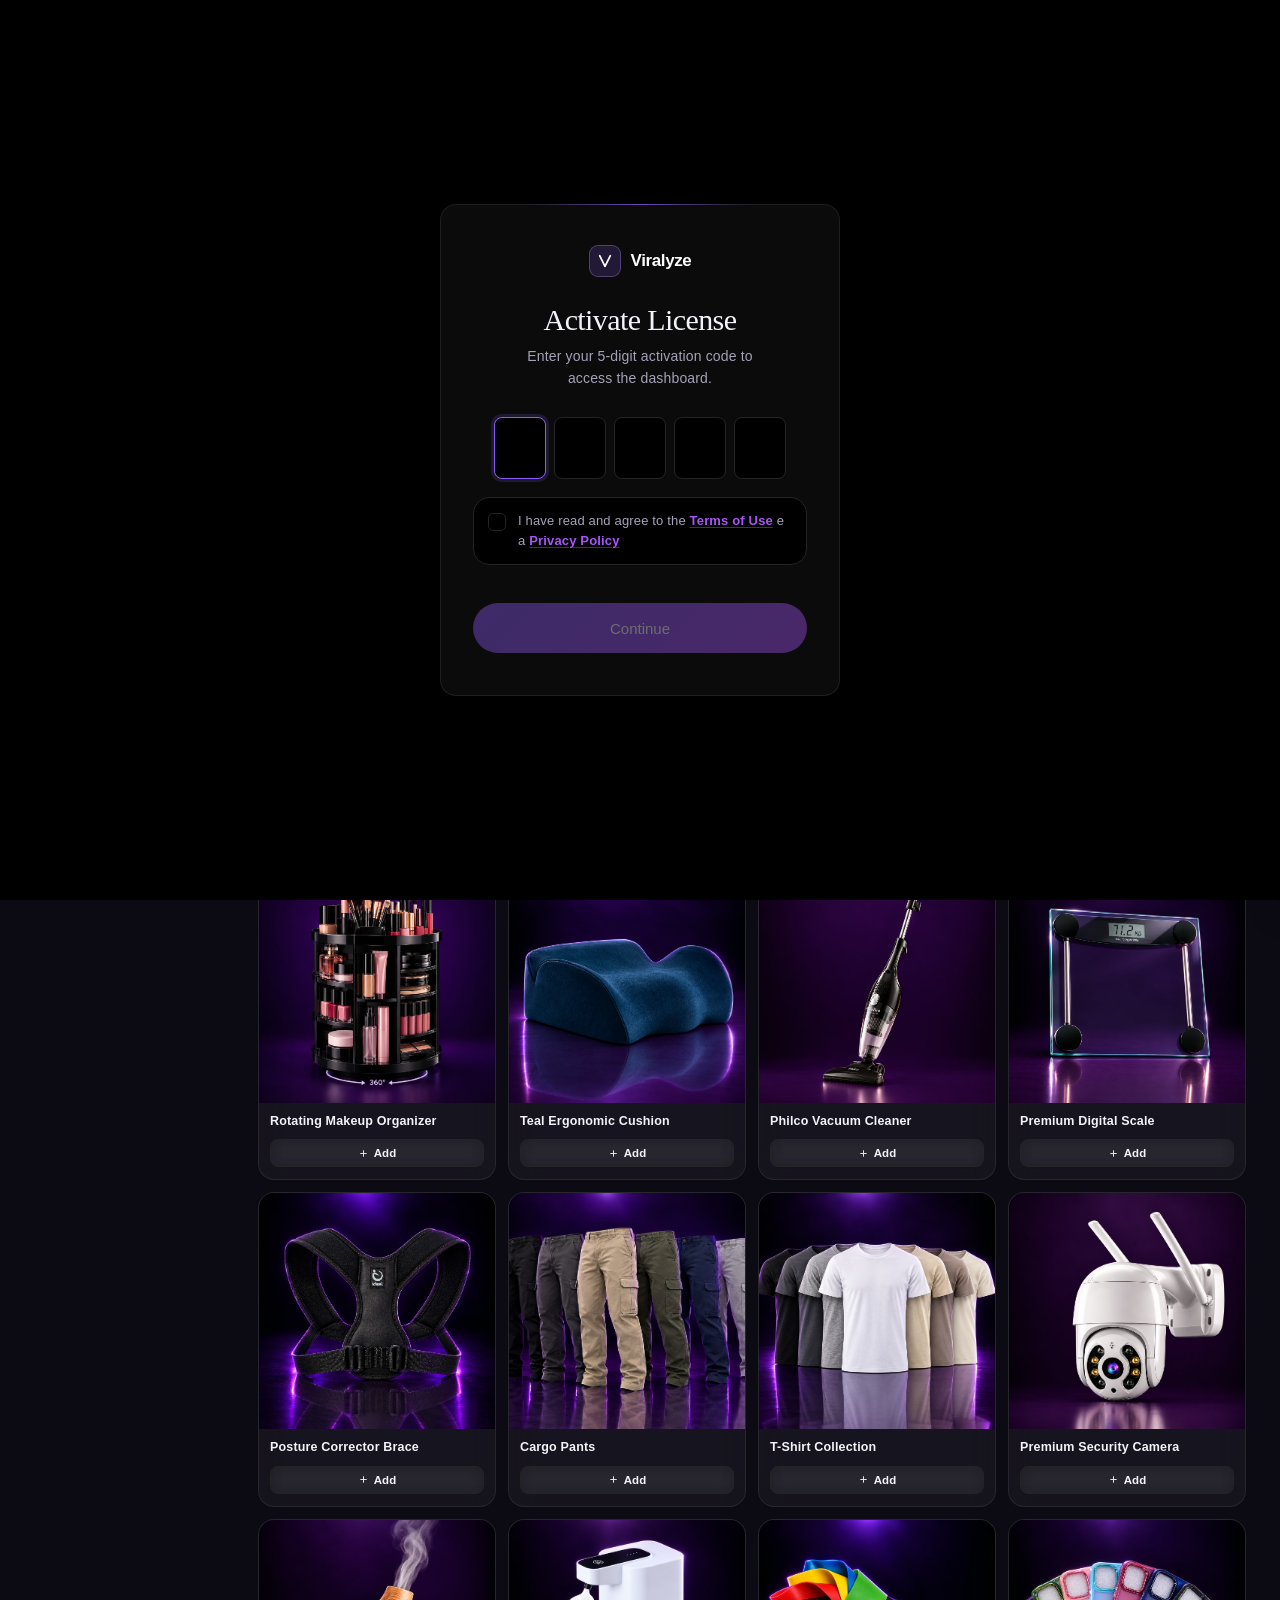
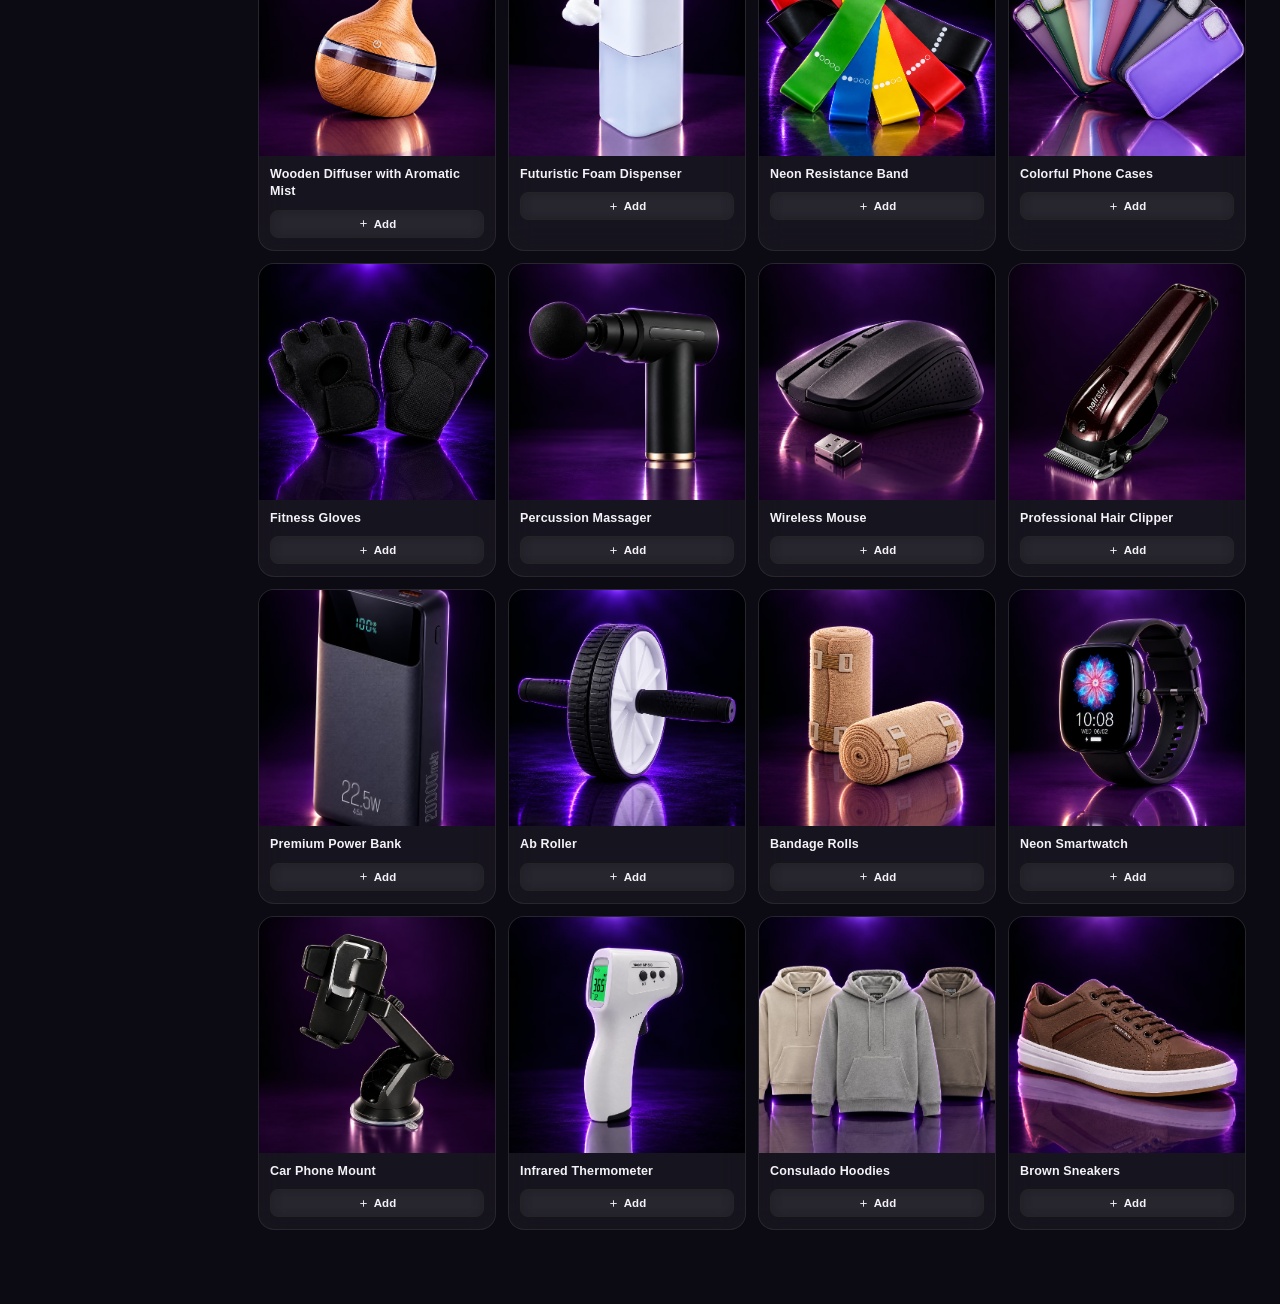
==== commit 844b5841: "Update index.html" ====
--- a/index.html
+++ b/index.html
@@ -4,21 +4,28 @@
 <meta charset="UTF-8">
 <meta http-equiv="Content-Security-Policy" content="default-src 'self'; script-src 'self'; style-src 'self' 'unsafe-inline' https://fonts.googleapis.com; font-src 'self' https://fonts.gstatic.com; img-src 'self' data: blob: https:; connect-src 'self' https://nexai-backend-production-5e36.up.railway.app; object-src 'none'; base-uri 'self'; form-action 'self'">
 <script src="js/events.js"></script>
-<meta name="viewport" content="width=device-width, initial-scale=1.0">
+<meta name="viewport" content="width=device-width, initial-scale=1.0, viewport-fit=cover">
+<meta name="theme-color" content="#0c0a12">
 <title>Viralyze — Studio de Marketing Viral</title>
-<meta name="description" content="Viralyze — Studio de Marketing Viral">
+<meta name="description" content="Descubra produtos em alta, gere prompts de imagem e vídeo prontos e crie influencers IA para vender mais no TikTok Shop. Tudo num só lugar.">
+<link rel="canonical" href="https://viralyze-tok.vercel.app/">
 <meta property="og:type" content="website">
 <meta property="og:site_name" content="Viralyze">
 <meta property="og:locale" content="pt_BR">
 <meta property="og:url" content="https://viralyze-tok.vercel.app/">
 <meta property="og:title" content="Viralyze — Studio de Marketing Viral">
 <meta property="og:description" content="Descubra produtos em alta e gere prompts profissionais de imagem e vídeo para vender no TikTok Shop.">
-<meta property="og:image" content="https://viralyze-tok.vercel.app/assets/og.avif">
-<meta property="og:image:type" content="image/avif">
+<meta property="og:image" content="https://viralyze-tok.vercel.app/assets/og.jpg">
+<meta property="og:image:type" content="image/jpeg">
 <meta property="og:image:width" content="1200">
 <meta property="og:image:height" content="630">
+<meta property="og:image:alt" content="Viralyze — Studio de Marketing Viral">
 <meta name="twitter:card" content="summary_large_image">
-<meta name="twitter:image" content="https://viralyze-tok.vercel.app/assets/og.avif">
+<meta name="twitter:title" content="Viralyze — Studio de Marketing Viral">
+<meta name="twitter:description" content="Descubra produtos em alta, gere prompts de imagem e vídeo prontos e crie influencers IA para vender mais no TikTok Shop.">
+<meta name="twitter:image" content="https://viralyze-tok.vercel.app/assets/og.jpg">
+<meta name="twitter:image:alt" content="Viralyze — Studio de Marketing Viral">
+<script src="js/i18n.js"></script>
 <link rel="icon" type="image/svg+xml" href="assets/favicon.svg">
 <link rel="preconnect" href="https://fonts.googleapis.com">
 <link href="https://fonts.googleapis.com/css2?family=Inter:wght@300;400;500;600;700;800&display=swap" rel="stylesheet">
@@ -30,12 +37,11 @@
 <link rel="stylesheet" href="css/glass.css?v=6">
 <link rel="stylesheet" href="css/elevenlabs-theme.css?v=3">
 <link rel="stylesheet" href="css/viralvideos.css?v=2">
+<link rel="stylesheet" href="css/enhancements.css?v=1">
 </head>
 <body>
 
-
 <div class="toast" id="toast" role="status" aria-live="polite">
-  <svg viewBox="0 0 24 24"><polyline points="20 6 9 17 4 12"/></svg>
   <span id="toast-msg">Copiado!</span>
 </div>
 
@@ -61,10 +67,10 @@
 
 <header class="header">
   <div style="display:flex;align-items:center;gap:8px;margin-left:auto">
-    <button aria-label="Busca global" id="header-search-btn" style="display:none;background:var(--surface2);border:1px solid var(--border2);border-radius:20px;padding:5px 11px;align-items:center;gap:6px;color:var(--text3);font-size:12px;cursor:pointer;transition:all 0.2s;font-family:'Inter',sans-serif;" data-click="openSearch">
-      <svg style="width:13px;height:13px;stroke:currentColor;fill:none;stroke-width:2;stroke-linecap:round;stroke-linejoin:round" viewBox="0 0 24 24" aria-hidden="true"><circle cx="11" cy="11" r="8"/><line x1="21" y1="21" x2="16.65" y2="16.65"/></svg>
-      <span id="search-label-desk" style="display:none">Buscar</span>
-      <kbd id="search-kbd" style="background:var(--surface3);border:1px solid var(--border2);border-radius:4px;font-size:9.5px;padding:1px 5px;font-family:monospace;color:var(--text3);display:none">/</kbd>
+    <button type="button" class="header-search-btn" id="header-search-btn" aria-label="Busca global" data-click="openSearch">
+      <svg viewBox="0 0 24 24" aria-hidden="true"><circle cx="11" cy="11" r="8"/><line x1="21" y1="21" x2="16.65" y2="16.65"/></svg>
+      <span class="search-label" id="search-label-desk">Buscar</span>
+      <kbd class="search-kbd" id="search-kbd">/</kbd>
     </button>
     <button class="settings-trigger" id="settings-btn"
             aria-label="Configurações" data-tip="Configurações" title="Configurações" data-click="switchTab" data-args='["settings","$el"]'>
@@ -75,8 +81,8 @@
 
 <div class="layout">
 
-    <nav class="sidebar" role="navigation" aria-label="Menu principal">
-    <div class="logo" tabindex="0" role="banner" style="padding:6px 10px 16px">
+    <nav class="sidebar" aria-label="Menu principal">
+    <div class="logo" style="padding:6px 10px 16px">
       <div class="logo-icon" aria-hidden="true">
         <svg viewBox="0 0 24 24" style="width:16px;height:16px;stroke:white;fill:none;stroke-width:2.6;stroke-linecap:round;stroke-linejoin:round">
           <polyline points="4 4 12 20 20 4"/>
@@ -85,41 +91,41 @@
       <span class="logo-text">Viralyze</span>
     </div>
     <div class="sidebar-section">Principal</div>
-    <div class="sidebar-item active" tabindex="0" role="menuitem" aria-current="page" data-click="switchTab" data-enter="switchTab" data-args='["mining","$el"]'>
+    <button type="button" class="sidebar-item active" aria-current="page" data-click="switchTab" data-args='["mining","$el"]'>
       <svg viewBox="0 0 24 24" aria-hidden="true"><path d="M3 9l9-7 9 7v11a2 2 0 01-2 2H5a2 2 0 01-2-2z"/><polyline points="9 22 9 12 15 12 15 22"/></svg>
       Inventário
-    </div>
+    </button>
     <div class="sidebar-section">Criação</div>
-    <div class="sidebar-item" tabindex="0" role="menuitem" data-click="switchTab" data-enter="switchTab" data-args='["freestudio","$el"]'>
+    <button type="button" class="sidebar-item" data-click="switchTab" data-args='["freestudio","$el"]'>
       <svg viewBox="0 0 24 24" aria-hidden="true"><path d="M21 15a2 2 0 01-2 2H7l-4 4V5a2 2 0 012-2h14a2 2 0 012 2z"/></svg>
       Estúdio Livre
-    </div>
-    <div class="sidebar-item" tabindex="0" role="menuitem" data-click="switchTab" data-enter="switchTab" data-args='["viralize","$el"]'>
+    </button>
+    <button type="button" class="sidebar-item" data-click="switchTab" data-args='["viralize","$el"]'>
       <svg viewBox="0 0 24 24" aria-hidden="true"><polygon points="13 2 3 14 12 14 11 22 21 10 12 10 13 2"/></svg>
       Viralize A.I
-    </div>
-    <div class="sidebar-item" tabindex="0" role="menuitem" data-click="switchTab" data-enter="switchTab" data-args='["influencer","$el"]'>
+    </button>
+    <button type="button" class="sidebar-item" data-click="switchTab" data-args='["influencer","$el"]'>
       <svg viewBox="0 0 24 24" aria-hidden="true"><path d="M20 21v-2a4 4 0 00-4-4H8a4 4 0 00-4 4v2"/><circle cx="12" cy="7" r="4"/></svg>
       Influencers
-    </div>
-    <div class="sidebar-item" tabindex="0" role="menuitem" data-click="switchTab" data-enter="switchTab" data-args='["viralvideos","$el"]'>
+    </button>
+    <button type="button" class="sidebar-item" data-click="switchTab" data-args='["viralvideos","$el"]'>
       <svg viewBox="0 0 24 24" aria-hidden="true"><polyline points="23 6 13.5 15.5 8.5 10.5 1 18"/><polyline points="17 6 23 6 23 12"/></svg>
       Vídeos Virais
-    </div>
-    <div class="sidebar-item" tabindex="0" role="menuitem" data-click="switchTab" data-enter="switchTab" data-args='["imglibrary","$el"]'>
+    </button>
+    <button type="button" class="sidebar-item" data-click="switchTab" data-args='["imglibrary","$el"]'>
       <svg viewBox="0 0 24 24" aria-hidden="true"><path d="M4 19.5A2.5 2.5 0 016.5 17H20"/><path d="M6.5 2H20v20H6.5A2.5 2.5 0 014 19.5v-15A2.5 2.5 0 016.5 2z"/></svg>
       Biblioteca de Imagens
-    </div>
+    </button>
     <div class="sidebar-footer">
-      <div class="sidebar-item sidebar-settings" tabindex="0" role="menuitem" data-click="switchTab" data-enter="switchTab" data-args='["settings","$el"]'>
+      <button type="button" class="sidebar-item sidebar-settings" data-click="switchTab" data-args='["settings","$el"]'>
       <svg viewBox="0 0 24 24" aria-hidden="true"><circle cx="12" cy="12" r="3"/><path d="M19.4 15a1.65 1.65 0 00.33 1.82l.06.06a2 2 0 010 2.83 2 2 0 01-2.83 0l-.06-.06a1.65 1.65 0 00-1.82-.33 1.65 1.65 0 00-1 1.51V21a2 2 0 01-4 0v-.09A1.65 1.65 0 009 19.4a1.65 1.65 0 00-1.82.33l-.06.06a2 2 0 01-2.83-2.83l.06-.06A1.65 1.65 0 004.68 15a1.65 1.65 0 00-1.51-1H3a2 2 0 010-4h.09A1.65 1.65 0 004.6 9a1.65 1.65 0 00-.33-1.82l-.06-.06a2 2 0 012.83-2.83l.06.06A1.65 1.65 0 009 4.68a1.65 1.65 0 001-1.51V3a2 2 0 014 0v.09a1.65 1.65 0 001 1.51 1.65 1.65 0 001.82-.33l.06-.06a2 2 0 012.83 2.83l-.06.06A1.65 1.65 0 0019.4 9a1.65 1.65 0 001.51 1H21a2 2 0 010 4h-.09a1.65 1.65 0 00-1.51 1z"/></svg>
       Configurações
-      </div>
-      <div class="plan-mini">
+      </button>
+      <div class="plan-mini" id="plan-mini" data-state="loading">
         <div class="plan-mini-dot"></div>
         <div>
-          <div class="plan-mini-name">Plano Pro</div>
-          <div class="plan-mini-label">Todos os recursos ativos</div>
+          <div class="plan-mini-name" id="plan-mini-name">Plano Pro</div>
+          <div class="plan-mini-label" id="plan-mini-label">Verificando licença…</div>
         </div>
       </div>
     </div>
@@ -135,7 +141,6 @@
         </div>
         <div class="stats-bar stats-bar-compact" id="stats-bar"></div>
       </div>
-
 
       <div class="inv-toolbar">
       <div class="niche-filter-wrap" id="niche-filter-wrap">
@@ -189,6 +194,10 @@
             Projetos
           </button>
           <span class="fs-chat-title" id="fs-chat-title">Projeto</span>
+          <button type="button" class="fs-delete-chat-btn" id="fs-delete-chat-btn" data-click="fsDeleteActiveProject" aria-label="Apagar este chat">
+            <svg viewBox="0 0 24 24" aria-hidden="true"><polyline points="3 6 5 6 21 6"/><path d="M19 6l-1 14a2 2 0 01-2 2H8a2 2 0 01-2-2L5 6"/><path d="M10 11v6M14 11v6"/><path d="M9 6V4a1 1 0 011-1h4a1 1 0 011 1v2"/></svg>
+            <span>Apagar</span>
+          </button>
         </div>
         <div class="fs-mode-tabs">
           <button type="button" class="fs-mode-tab active" data-mode="imagem">
@@ -206,10 +215,11 @@
         </div>
         <div class="fs-chat-body" id="fs-chat-body"></div>
         <div class="fs-quick-replies" id="fs-quick-replies"></div>
-        <div class="fs-upload-zone" id="fs-upload-zone" style="display:none" role="button" tabindex="0"></div>
+        <button type="button" class="fs-upload-zone" id="fs-upload-zone" style="display:none"></button>
         <input type="file" id="fs-video-file-input" accept="video/*" style="display:none">
         <input type="text" id="fs-style-input" class="fs-textinput" placeholder="Descreva o estilo do vídeo (ex: mirror selfie, unboxing, GRWM...)" style="display:none">
-        <div style="display:flex;justify-content:flex-end;margin:0 16px 12px" id="fs-extract-btn-wrap">
+        <div class="fs-extract-bar" id="fs-extract-btn-wrap">
+          <div class="fs-extract-quota" id="fs-extract-quota" role="status" aria-live="polite" hidden></div>
           <button type="button" class="quick-action-btn primary" style="display:none" id="fs-extract-btn" data-click="fsRunExtract">Extrair Movimento</button>
         </div>
         <div class="fs-chat-inputrow" id="fs-chat-inputrow">
@@ -296,12 +306,12 @@
         </div>
 
         <div class="inf-stepper" id="inf-stepper" role="tablist" aria-label="Etapas de criação do influencer">
-          <div class="inf-step-item active" data-step="1" role="tab" aria-selected="true" data-click="goInfStep" data-args='[1]'><span class="inf-step-num">1</span> Identidade</div>
-          <div class="inf-step-item" data-step="2" role="tab" aria-selected="false" data-click="goInfStep" data-args='[2]'><span class="inf-step-num">2</span> Corpo</div>
-          <div class="inf-step-item" data-step="3" role="tab" aria-selected="false" data-click="goInfStep" data-args='[3]'><span class="inf-step-num">3</span> Rosto</div>
-          <div class="inf-step-item" data-step="4" role="tab" aria-selected="false" data-click="goInfStep" data-args='[4]'><span class="inf-step-num">4</span> Cabelo</div>
-          <div class="inf-step-item" data-step="5" role="tab" aria-selected="false" data-click="goInfStep" data-args='[5]'><span class="inf-step-num">5</span> Estilo</div>
-          <div class="inf-step-item" data-step="6" role="tab" aria-selected="false" data-click="goInfStep" data-args='[6]'><span class="inf-step-num">6</span> Renderização</div>
+          <button type="button" class="inf-step-item active" data-step="1" role="tab" aria-selected="true" data-click="goInfStep" data-args='[1]'><span class="inf-step-num">1</span> Identidade</button>
+          <button type="button" class="inf-step-item" data-step="2" role="tab" aria-selected="false" data-click="goInfStep" data-args='[2]'><span class="inf-step-num">2</span> Corpo</button>
+          <button type="button" class="inf-step-item" data-step="3" role="tab" aria-selected="false" data-click="goInfStep" data-args='[3]'><span class="inf-step-num">3</span> Rosto</button>
+          <button type="button" class="inf-step-item" data-step="4" role="tab" aria-selected="false" data-click="goInfStep" data-args='[4]'><span class="inf-step-num">4</span> Cabelo</button>
+          <button type="button" class="inf-step-item" data-step="5" role="tab" aria-selected="false" data-click="goInfStep" data-args='[5]'><span class="inf-step-num">5</span> Estilo</button>
+          <button type="button" class="inf-step-item" data-step="6" role="tab" aria-selected="false" data-click="goInfStep" data-args='[6]'><span class="inf-step-num">6</span> Renderização</button>
         </div>
 
         <div class="inf-wizard-layout">
@@ -314,9 +324,9 @@
                 <label class="form-label">Gênero</label>
                 <input type="hidden" id="av-genero" value="Feminino">
                 <div class="inf-option-grid">
-                  <div class="inf-photo-card loading selected" data-click="selectInfOption" data-args='["$el","av-genero","Feminino"]'><img src="assets/FEM.AVIF" alt="Feminino" data-load="infPhotoLoaded" data-error="infPhotoFailed" data-args='["$el"]'><span class="inf-photo-check">✓</span><div class="inf-photo-label">Feminino</div></div>
-                  <div class="inf-photo-card loading" data-click="selectInfOption" data-args='["$el","av-genero","Masculino"]'><img src="assets/MAS.AVIF" alt="Masculino" data-load="infPhotoLoaded" data-error="infPhotoFailed" data-args='["$el"]'><span class="inf-photo-check">✓</span><div class="inf-photo-label">Masculino</div></div>
-                  <div class="inf-photo-card" data-click="selectInfOption" data-args='["$el","av-genero","Prefiro não dizer"]'><div class="inf-photo-neutral"><svg viewBox="0 0 24 24" aria-hidden="true"><circle cx="12" cy="8" r="4"/><path d="M4 21c0-4.4 3.6-7 8-7s8 2.6 8 7"/></svg></div><span class="inf-photo-check">✓</span><div class="inf-photo-label">Prefiro não dizer</div></div>
+                  <button type="button" class="inf-photo-card loading selected" data-click="selectInfOption" data-args='["$el","av-genero","Feminino"]'><img loading="lazy" decoding="async" src="assets/FEM.AVIF" alt="Feminino" data-load="infPhotoLoaded" data-error="infPhotoFailed" data-args='["$el"]'><span class="inf-photo-check">✓</span><span class="inf-photo-label">Feminino</span></button>
+                  <button type="button" class="inf-photo-card loading" data-click="selectInfOption" data-args='["$el","av-genero","Masculino"]'><img loading="lazy" decoding="async" src="assets/MAS.AVIF" alt="Masculino" data-load="infPhotoLoaded" data-error="infPhotoFailed" data-args='["$el"]'><span class="inf-photo-check">✓</span><span class="inf-photo-label">Masculino</span></button>
+                  <button type="button" class="inf-photo-card" data-click="selectInfOption" data-args='["$el","av-genero","Prefiro não dizer"]'><span class="inf-photo-neutral"><svg viewBox="0 0 24 24" aria-hidden="true"><circle cx="12" cy="8" r="4"/><path d="M4 21c0-4.4 3.6-7 8-7s8 2.6 8 7"/></svg></span><span class="inf-photo-check">✓</span><span class="inf-photo-label">Prefiro não dizer</span></button>
                 </div>
               </div>
 
@@ -329,13 +339,13 @@
                 <label class="form-label">Etnia / Origem</label>
                 <input type="hidden" id="av-etnia" value="Latina/Latino">
                 <div class="inf-option-grid" id="etnia-option-grid">
-                  <div class="inf-photo-card loading selected" data-key="latina" data-click="selectInfOption" data-args='["$el","av-etnia","Latina/Latino"]'><img src="assets/LAF.AVIF" alt="Latina/Latino" data-load="infPhotoLoaded" data-error="infPhotoFailed" data-args='["$el"]'><span class="inf-photo-check">✓</span><div class="inf-photo-label">Latina/Latino</div></div>
-                  <div class="inf-photo-card loading" data-key="branca" data-click="selectInfOption" data-args='["$el","av-etnia","Branca"]'><img src="assets/BRF.AVIF" alt="Branca" data-load="infPhotoLoaded" data-error="infPhotoFailed" data-args='["$el"]'><span class="inf-photo-check">✓</span><div class="inf-photo-label">Branca</div></div>
-                  <div class="inf-photo-card loading" data-key="negra" data-click="selectInfOption" data-args='["$el","av-etnia","Negra"]'><img src="assets/NEF.AVIF" alt="Negra" data-load="infPhotoLoaded" data-error="infPhotoFailed" data-args='["$el"]'><span class="inf-photo-check">✓</span><div class="inf-photo-label">Negra</div></div>
-                  <div class="inf-photo-card loading" data-key="asiatica" data-click="selectInfOption" data-args='["$el","av-etnia","Asiática"]'><img src="assets/ASF.AVIF" alt="Asiática" data-load="infPhotoLoaded" data-error="infPhotoFailed" data-args='["$el"]'><span class="inf-photo-check">✓</span><div class="inf-photo-label">Asiática</div></div>
-                  <div class="inf-photo-card loading" data-key="indigena" data-click="selectInfOption" data-args='["$el","av-etnia","Indígena"]'><img src="assets/INF.AVIF" alt="Indígena" data-load="infPhotoLoaded" data-error="infPhotoFailed" data-args='["$el"]'><span class="inf-photo-check">✓</span><div class="inf-photo-label">Indígena</div></div>
-                  <div class="inf-photo-card loading" data-key="oriente" data-click="selectInfOption" data-args='["$el","av-etnia","Oriente Médio"]'><img src="assets/ORF.AVIF" alt="Oriente Médio" data-load="infPhotoLoaded" data-error="infPhotoFailed" data-args='["$el"]'><span class="inf-photo-check">✓</span><div class="inf-photo-label">Oriente Médio</div></div>
-                  <div class="inf-photo-card" data-click="selectInfOption" data-args='["$el","av-etnia","Prefiro não dizer"]'><div class="inf-photo-neutral"><svg viewBox="0 0 24 24" aria-hidden="true"><circle cx="12" cy="8" r="4"/><path d="M4 21c0-4.4 3.6-7 8-7s8 2.6 8 7"/></svg></div><span class="inf-photo-check">✓</span><div class="inf-photo-label">Prefiro não dizer</div></div>
+                  <button type="button" class="inf-photo-card loading selected" data-key="latina" data-click="selectInfOption" data-args='["$el","av-etnia","Latina/Latino"]'><img loading="lazy" decoding="async" src="assets/LAF.AVIF" alt="Latina/Latino" data-load="infPhotoLoaded" data-error="infPhotoFailed" data-args='["$el"]'><span class="inf-photo-check">✓</span><span class="inf-photo-label">Latina/Latino</span></button>
+                  <button type="button" class="inf-photo-card loading" data-key="branca" data-click="selectInfOption" data-args='["$el","av-etnia","Branca"]'><img loading="lazy" decoding="async" src="assets/BRF.AVIF" alt="Branca" data-load="infPhotoLoaded" data-error="infPhotoFailed" data-args='["$el"]'><span class="inf-photo-check">✓</span><span class="inf-photo-label">Branca</span></button>
+                  <button type="button" class="inf-photo-card loading" data-key="negra" data-click="selectInfOption" data-args='["$el","av-etnia","Negra"]'><img loading="lazy" decoding="async" src="assets/NEF.AVIF" alt="Negra" data-load="infPhotoLoaded" data-error="infPhotoFailed" data-args='["$el"]'><span class="inf-photo-check">✓</span><span class="inf-photo-label">Negra</span></button>
+                  <button type="button" class="inf-photo-card loading" data-key="asiatica" data-click="selectInfOption" data-args='["$el","av-etnia","Asiática"]'><img loading="lazy" decoding="async" src="assets/ASF.AVIF" alt="Asiática" data-load="infPhotoLoaded" data-error="infPhotoFailed" data-args='["$el"]'><span class="inf-photo-check">✓</span><span class="inf-photo-label">Asiática</span></button>
+                  <button type="button" class="inf-photo-card loading" data-key="indigena" data-click="selectInfOption" data-args='["$el","av-etnia","Indígena"]'><img loading="lazy" decoding="async" src="assets/INF.AVIF" alt="Indígena" data-load="infPhotoLoaded" data-error="infPhotoFailed" data-args='["$el"]'><span class="inf-photo-check">✓</span><span class="inf-photo-label">Indígena</span></button>
+                  <button type="button" class="inf-photo-card loading" data-key="oriente" data-click="selectInfOption" data-args='["$el","av-etnia","Oriente Médio"]'><img loading="lazy" decoding="async" src="assets/ORF.AVIF" alt="Oriente Médio" data-load="infPhotoLoaded" data-error="infPhotoFailed" data-args='["$el"]'><span class="inf-photo-check">✓</span><span class="inf-photo-label">Oriente Médio</span></button>
+                  <button type="button" class="inf-photo-card" data-click="selectInfOption" data-args='["$el","av-etnia","Prefiro não dizer"]'><span class="inf-photo-neutral"><svg viewBox="0 0 24 24" aria-hidden="true"><circle cx="12" cy="8" r="4"/><path d="M4 21c0-4.4 3.6-7 8-7s8 2.6 8 7"/></svg></span><span class="inf-photo-check">✓</span><span class="inf-photo-label">Prefiro não dizer</span></button>
                 </div>
               </div>
             </div>
@@ -345,20 +355,20 @@
                 <label class="form-label">Tipo de Corpo</label>
                 <input type="hidden" id="av-corpo" value="Magro">
                 <div class="inf-option-grid" id="corpo-option-grid">
-                  <div class="inf-photo-card loading selected" data-key="magro" data-click="selectInfOption" data-args='["$el","av-corpo","Magro"]'><img src="assets/MAF.AVIF" alt="Magro" data-load="infPhotoLoaded" data-error="infPhotoFailed" data-args='["$el"]'><span class="inf-photo-check">✓</span><div class="inf-photo-label">Magro</div></div>
-                  <div class="inf-photo-card loading" data-key="atletico" data-click="selectInfOption" data-args='["$el","av-corpo","Atlético"]'><img src="assets/ATF.AVIF" alt="Atlético" data-load="infPhotoLoaded" data-error="infPhotoFailed" data-args='["$el"]'><span class="inf-photo-check">✓</span><div class="inf-photo-label">Atlético</div></div>
-                  <div class="inf-photo-card loading" data-key="curvilineo" data-click="selectInfOption" data-args='["$el","av-corpo","Curvilíneo"]'><img src="assets/CUF.AVIF" alt="Curvilíneo" data-load="infPhotoLoaded" data-error="infPhotoFailed" data-args='["$el"]'><span class="inf-photo-check">✓</span><div class="inf-photo-label">Curvilíneo</div></div>
-                  <div class="inf-photo-card loading" data-key="plussize" data-click="selectInfOption" data-args='["$el","av-corpo","Plus Size"]'><img src="assets/PSF.AVIF" alt="Plus Size" data-load="infPhotoLoaded" data-error="infPhotoFailed" data-args='["$el"]'><span class="inf-photo-check">✓</span><div class="inf-photo-label">Plus Size</div></div>
-                  <div class="inf-photo-card loading" data-key="musculoso" data-click="selectInfOption" data-args='["$el","av-corpo","Musculoso"]'><img src="assets/MUF.AVIF" alt="Musculoso" data-load="infPhotoLoaded" data-error="infPhotoFailed" data-args='["$el"]'><span class="inf-photo-check">✓</span><div class="inf-photo-label">Musculoso</div></div>
+                  <button type="button" class="inf-photo-card loading selected" data-key="magro" data-click="selectInfOption" data-args='["$el","av-corpo","Magro"]'><img loading="lazy" decoding="async" src="assets/MAF.AVIF" alt="Magro" data-load="infPhotoLoaded" data-error="infPhotoFailed" data-args='["$el"]'><span class="inf-photo-check">✓</span><span class="inf-photo-label">Magro</span></button>
+                  <button type="button" class="inf-photo-card loading" data-key="atletico" data-click="selectInfOption" data-args='["$el","av-corpo","Atlético"]'><img loading="lazy" decoding="async" src="assets/ATF.AVIF" alt="Atlético" data-load="infPhotoLoaded" data-error="infPhotoFailed" data-args='["$el"]'><span class="inf-photo-check">✓</span><span class="inf-photo-label">Atlético</span></button>
+                  <button type="button" class="inf-photo-card loading" data-key="curvilineo" data-click="selectInfOption" data-args='["$el","av-corpo","Curvilíneo"]'><img loading="lazy" decoding="async" src="assets/CUF.AVIF" alt="Curvilíneo" data-load="infPhotoLoaded" data-error="infPhotoFailed" data-args='["$el"]'><span class="inf-photo-check">✓</span><span class="inf-photo-label">Curvilíneo</span></button>
+                  <button type="button" class="inf-photo-card loading" data-key="plussize" data-click="selectInfOption" data-args='["$el","av-corpo","Plus Size"]'><img loading="lazy" decoding="async" src="assets/PSF.AVIF" alt="Plus Size" data-load="infPhotoLoaded" data-error="infPhotoFailed" data-args='["$el"]'><span class="inf-photo-check">✓</span><span class="inf-photo-label">Plus Size</span></button>
+                  <button type="button" class="inf-photo-card loading" data-key="musculoso" data-click="selectInfOption" data-args='["$el","av-corpo","Musculoso"]'><img loading="lazy" decoding="async" src="assets/MUF.AVIF" alt="Musculoso" data-load="infPhotoLoaded" data-error="infPhotoFailed" data-args='["$el"]'><span class="inf-photo-check">✓</span><span class="inf-photo-label">Musculoso</span></button>
                 </div>
               </div>
               <div class="form-group">
                 <label class="form-label">Altura</label>
                 <input type="hidden" id="av-altura" value="Baixa">
                 <div class="inf-option-grid" id="altura-option-grid">
-                  <div class="inf-photo-card loading selected" data-key="baixa" data-click="selectInfOption" data-args='["$el","av-altura","Baixa"]'><img src="assets/BAF.AVIF" alt="Baixa" data-load="infPhotoLoaded" data-error="infPhotoFailed" data-args='["$el"]'><span class="inf-photo-check">✓</span><div class="inf-photo-label">Baixa</div></div>
-                  <div class="inf-photo-card loading" data-key="media" data-click="selectInfOption" data-args='["$el","av-altura","Média"]'><img src="assets/MEF.AVIF" alt="Média" data-load="infPhotoLoaded" data-error="infPhotoFailed" data-args='["$el"]'><span class="inf-photo-check">✓</span><div class="inf-photo-label">Média</div></div>
-                  <div class="inf-photo-card loading" data-key="alta" data-click="selectInfOption" data-args='["$el","av-altura","Alta"]'><img src="assets/ALF.AVIF" alt="Alta" data-load="infPhotoLoaded" data-error="infPhotoFailed" data-args='["$el"]'><span class="inf-photo-check">✓</span><div class="inf-photo-label">Alta</div></div>
+                  <button type="button" class="inf-photo-card loading selected" data-key="baixa" data-click="selectInfOption" data-args='["$el","av-altura","Baixa"]'><img loading="lazy" decoding="async" src="assets/BAF.AVIF" alt="Baixa" data-load="infPhotoLoaded" data-error="infPhotoFailed" data-args='["$el"]'><span class="inf-photo-check">✓</span><span class="inf-photo-label">Baixa</span></button>
+                  <button type="button" class="inf-photo-card loading" data-key="media" data-click="selectInfOption" data-args='["$el","av-altura","Média"]'><img loading="lazy" decoding="async" src="assets/MEF.AVIF" alt="Média" data-load="infPhotoLoaded" data-error="infPhotoFailed" data-args='["$el"]'><span class="inf-photo-check">✓</span><span class="inf-photo-label">Média</span></button>
+                  <button type="button" class="inf-photo-card loading" data-key="alta" data-click="selectInfOption" data-args='["$el","av-altura","Alta"]'><img loading="lazy" decoding="async" src="assets/ALF.AVIF" alt="Alta" data-load="infPhotoLoaded" data-error="infPhotoFailed" data-args='["$el"]'><span class="inf-photo-check">✓</span><span class="inf-photo-label">Alta</span></button>
                 </div>
               </div>
             </div>
@@ -368,22 +378,22 @@
                 <label class="form-label">Formato do Rosto</label>
                 <input type="hidden" id="av-rosto" value="Oval">
                 <div class="inf-option-grid" id="rosto-option-grid">
-                  <div class="inf-photo-card loading selected" data-key="oval" data-click="selectInfOption" data-args='["$el","av-rosto","Oval"]'><img src="assets/OVF.AVIF" alt="Oval" data-load="infPhotoLoaded" data-error="infPhotoFailed" data-args='["$el"]'><span class="inf-photo-check">✓</span><div class="inf-photo-label">Oval</div></div>
-                  <div class="inf-photo-card loading" data-key="redondo" data-click="selectInfOption" data-args='["$el","av-rosto","Redondo"]'><img src="assets/RDF.AVIF" alt="Redondo" data-load="infPhotoLoaded" data-error="infPhotoFailed" data-args='["$el"]'><span class="inf-photo-check">✓</span><div class="inf-photo-label">Redondo</div></div>
-                  <div class="inf-photo-card loading" data-key="quadrado" data-click="selectInfOption" data-args='["$el","av-rosto","Quadrado"]'><img src="assets/QDF.AVIF" alt="Quadrado" data-load="infPhotoLoaded" data-error="infPhotoFailed" data-args='["$el"]'><span class="inf-photo-check">✓</span><div class="inf-photo-label">Quadrado</div></div>
-                  <div class="inf-photo-card loading" data-key="triangular" data-click="selectInfOption" data-args='["$el","av-rosto","Triangular"]'><img src="assets/TRF.AVIF" alt="Triangular" data-load="infPhotoLoaded" data-error="infPhotoFailed" data-args='["$el"]'><span class="inf-photo-check">✓</span><div class="inf-photo-label">Triangular</div></div>
-                  <div class="inf-photo-card loading" data-key="coracao" data-click="selectInfOption" data-args='["$el","av-rosto","Coração"]'><img src="assets/CRF.AVIF" alt="Coração" data-load="infPhotoLoaded" data-error="infPhotoFailed" data-args='["$el"]'><span class="inf-photo-check">✓</span><div class="inf-photo-label">Coração</div></div>
+                  <button type="button" class="inf-photo-card loading selected" data-key="oval" data-click="selectInfOption" data-args='["$el","av-rosto","Oval"]'><img loading="lazy" decoding="async" src="assets/OVF.AVIF" alt="Oval" data-load="infPhotoLoaded" data-error="infPhotoFailed" data-args='["$el"]'><span class="inf-photo-check">✓</span><span class="inf-photo-label">Oval</span></button>
+                  <button type="button" class="inf-photo-card loading" data-key="redondo" data-click="selectInfOption" data-args='["$el","av-rosto","Redondo"]'><img loading="lazy" decoding="async" src="assets/RDF.AVIF" alt="Redondo" data-load="infPhotoLoaded" data-error="infPhotoFailed" data-args='["$el"]'><span class="inf-photo-check">✓</span><span class="inf-photo-label">Redondo</span></button>
+                  <button type="button" class="inf-photo-card loading" data-key="quadrado" data-click="selectInfOption" data-args='["$el","av-rosto","Quadrado"]'><img loading="lazy" decoding="async" src="assets/QDF.AVIF" alt="Quadrado" data-load="infPhotoLoaded" data-error="infPhotoFailed" data-args='["$el"]'><span class="inf-photo-check">✓</span><span class="inf-photo-label">Quadrado</span></button>
+                  <button type="button" class="inf-photo-card loading" data-key="triangular" data-click="selectInfOption" data-args='["$el","av-rosto","Triangular"]'><img loading="lazy" decoding="async" src="assets/TRF.AVIF" alt="Triangular" data-load="infPhotoLoaded" data-error="infPhotoFailed" data-args='["$el"]'><span class="inf-photo-check">✓</span><span class="inf-photo-label">Triangular</span></button>
+                  <button type="button" class="inf-photo-card loading" data-key="coracao" data-click="selectInfOption" data-args='["$el","av-rosto","Coração"]'><img loading="lazy" decoding="async" src="assets/CRF.AVIF" alt="Coração" data-load="infPhotoLoaded" data-error="infPhotoFailed" data-args='["$el"]'><span class="inf-photo-check">✓</span><span class="inf-photo-label">Coração</span></button>
                 </div>
               </div>
               <div class="form-group">
                 <label class="form-label">Cor dos Olhos</label>
                 <input type="hidden" id="av-olhos" value="Castanhos">
                 <div class="inf-option-grid" id="olhos-option-grid">
-                  <div class="inf-photo-card loading selected" data-click="selectInfOption" data-args='["$el","av-olhos","Castanhos"]'><img src="assets/CAS.AVIF" alt="Castanhos" data-load="infPhotoLoaded" data-error="infPhotoFailed" data-args='["$el"]'><span class="inf-photo-check">✓</span><div class="inf-photo-label">Castanhos</div></div>
-                  <div class="inf-photo-card loading" data-click="selectInfOption" data-args='["$el","av-olhos","Pretos"]'><img src="assets/PRE.AVIF" alt="Pretos" data-load="infPhotoLoaded" data-error="infPhotoFailed" data-args='["$el"]'><span class="inf-photo-check">✓</span><div class="inf-photo-label">Pretos</div></div>
-                  <div class="inf-photo-card loading" data-click="selectInfOption" data-args='["$el","av-olhos","Verdes"]'><img src="assets/VER.AVIF" alt="Verdes" data-load="infPhotoLoaded" data-error="infPhotoFailed" data-args='["$el"]'><span class="inf-photo-check">✓</span><div class="inf-photo-label">Verdes</div></div>
-                  <div class="inf-photo-card loading" data-click="selectInfOption" data-args='["$el","av-olhos","Azuis"]'><img src="assets/AZU.AVIF" alt="Azuis" data-load="infPhotoLoaded" data-error="infPhotoFailed" data-args='["$el"]'><span class="inf-photo-check">✓</span><div class="inf-photo-label">Azuis</div></div>
-                  <div class="inf-photo-card loading" data-click="selectInfOption" data-args='["$el","av-olhos","Mel"]'><img src="assets/MEL.AVIF" alt="Mel" data-load="infPhotoLoaded" data-error="infPhotoFailed" data-args='["$el"]'><span class="inf-photo-check">✓</span><div class="inf-photo-label">Mel</div></div>
+                  <button type="button" class="inf-photo-card loading selected" data-click="selectInfOption" data-args='["$el","av-olhos","Castanhos"]'><img loading="lazy" decoding="async" src="assets/CAS.AVIF" alt="Castanhos" data-load="infPhotoLoaded" data-error="infPhotoFailed" data-args='["$el"]'><span class="inf-photo-check">✓</span><span class="inf-photo-label">Castanhos</span></button>
+                  <button type="button" class="inf-photo-card loading" data-click="selectInfOption" data-args='["$el","av-olhos","Pretos"]'><img loading="lazy" decoding="async" src="assets/PRE.AVIF" alt="Pretos" data-load="infPhotoLoaded" data-error="infPhotoFailed" data-args='["$el"]'><span class="inf-photo-check">✓</span><span class="inf-photo-label">Pretos</span></button>
+                  <button type="button" class="inf-photo-card loading" data-click="selectInfOption" data-args='["$el","av-olhos","Verdes"]'><img loading="lazy" decoding="async" src="assets/VER.AVIF" alt="Verdes" data-load="infPhotoLoaded" data-error="infPhotoFailed" data-args='["$el"]'><span class="inf-photo-check">✓</span><span class="inf-photo-label">Verdes</span></button>
+                  <button type="button" class="inf-photo-card loading" data-click="selectInfOption" data-args='["$el","av-olhos","Azuis"]'><img loading="lazy" decoding="async" src="assets/AZU.AVIF" alt="Azuis" data-load="infPhotoLoaded" data-error="infPhotoFailed" data-args='["$el"]'><span class="inf-photo-check">✓</span><span class="inf-photo-label">Azuis</span></button>
+                  <button type="button" class="inf-photo-card loading" data-click="selectInfOption" data-args='["$el","av-olhos","Mel"]'><img loading="lazy" decoding="async" src="assets/MEL.AVIF" alt="Mel" data-load="infPhotoLoaded" data-error="infPhotoFailed" data-args='["$el"]'><span class="inf-photo-check">✓</span><span class="inf-photo-label">Mel</span></button>
                 </div>
               </div>
             </div>
@@ -393,32 +403,32 @@
                 <label class="form-label">Cor do Cabelo</label>
                 <input type="hidden" id="av-cor-cabelo" value="Preto">
                 <div class="inf-option-grid" id="corcabelo-option-grid">
-                  <div class="inf-photo-card loading selected" data-click="selectInfOption" data-args='["$el","av-cor-cabelo","Preto"]'><img src="assets/PTO.AVIF" alt="Preto" data-load="infPhotoLoaded" data-error="infPhotoFailed" data-args='["$el"]'><span class="inf-photo-check">✓</span><div class="inf-photo-label">Preto</div></div>
-                  <div class="inf-photo-card loading" data-click="selectInfOption" data-args='["$el","av-cor-cabelo","Castanho"]'><img src="assets/CTO.AVIF" alt="Castanho" data-load="infPhotoLoaded" data-error="infPhotoFailed" data-args='["$el"]'><span class="inf-photo-check">✓</span><div class="inf-photo-label">Castanho</div></div>
-                  <div class="inf-photo-card loading" data-click="selectInfOption" data-args='["$el","av-cor-cabelo","Loiro"]'><img src="assets/LOI.AVIF" alt="Loiro" data-load="infPhotoLoaded" data-error="infPhotoFailed" data-args='["$el"]'><span class="inf-photo-check">✓</span><div class="inf-photo-label">Loiro</div></div>
-                  <div class="inf-photo-card loading" data-click="selectInfOption" data-args='["$el","av-cor-cabelo","Ruivo"]'><img src="assets/RUI.AVIF" alt="Ruivo" data-load="infPhotoLoaded" data-error="infPhotoFailed" data-args='["$el"]'><span class="inf-photo-check">✓</span><div class="inf-photo-label">Ruivo</div></div>
-                  <div class="inf-photo-card loading" data-click="selectInfOption" data-args='["$el","av-cor-cabelo","Grisalho"]'><img src="assets/GRI.AVIF" alt="Grisalho" data-load="infPhotoLoaded" data-error="infPhotoFailed" data-args='["$el"]'><span class="inf-photo-check">✓</span><div class="inf-photo-label">Grisalho</div></div>
-                  <div class="inf-photo-card loading" data-click="selectInfOption" data-args='["$el","av-cor-cabelo","Colorido"]'><img src="assets/COL.AVIF" alt="Colorido" data-load="infPhotoLoaded" data-error="infPhotoFailed" data-args='["$el"]'><span class="inf-photo-check">✓</span><div class="inf-photo-label">Colorido</div></div>
+                  <button type="button" class="inf-photo-card loading selected" data-click="selectInfOption" data-args='["$el","av-cor-cabelo","Preto"]'><img loading="lazy" decoding="async" src="assets/PTO.AVIF" alt="Preto" data-load="infPhotoLoaded" data-error="infPhotoFailed" data-args='["$el"]'><span class="inf-photo-check">✓</span><span class="inf-photo-label">Preto</span></button>
+                  <button type="button" class="inf-photo-card loading" data-click="selectInfOption" data-args='["$el","av-cor-cabelo","Castanho"]'><img loading="lazy" decoding="async" src="assets/CTO.AVIF" alt="Castanho" data-load="infPhotoLoaded" data-error="infPhotoFailed" data-args='["$el"]'><span class="inf-photo-check">✓</span><span class="inf-photo-label">Castanho</span></button>
+                  <button type="button" class="inf-photo-card loading" data-click="selectInfOption" data-args='["$el","av-cor-cabelo","Loiro"]'><img loading="lazy" decoding="async" src="assets/LOI.AVIF" alt="Loiro" data-load="infPhotoLoaded" data-error="infPhotoFailed" data-args='["$el"]'><span class="inf-photo-check">✓</span><span class="inf-photo-label">Loiro</span></button>
+                  <button type="button" class="inf-photo-card loading" data-click="selectInfOption" data-args='["$el","av-cor-cabelo","Ruivo"]'><img loading="lazy" decoding="async" src="assets/RUI.AVIF" alt="Ruivo" data-load="infPhotoLoaded" data-error="infPhotoFailed" data-args='["$el"]'><span class="inf-photo-check">✓</span><span class="inf-photo-label">Ruivo</span></button>
+                  <button type="button" class="inf-photo-card loading" data-click="selectInfOption" data-args='["$el","av-cor-cabelo","Grisalho"]'><img loading="lazy" decoding="async" src="assets/GRI.AVIF" alt="Grisalho" data-load="infPhotoLoaded" data-error="infPhotoFailed" data-args='["$el"]'><span class="inf-photo-check">✓</span><span class="inf-photo-label">Grisalho</span></button>
+                  <button type="button" class="inf-photo-card loading" data-click="selectInfOption" data-args='["$el","av-cor-cabelo","Colorido"]'><img loading="lazy" decoding="async" src="assets/COL.AVIF" alt="Colorido" data-load="infPhotoLoaded" data-error="infPhotoFailed" data-args='["$el"]'><span class="inf-photo-check">✓</span><span class="inf-photo-label">Colorido</span></button>
                 </div>
               </div>
               <div class="form-group">
                 <label class="form-label">Estilo do Cabelo</label>
                 <input type="hidden" id="av-estilo-cabelo" value="Liso">
                 <div class="inf-option-grid" id="estilocabelo-option-grid">
-                  <div class="inf-photo-card loading selected" data-key="liso" data-click="selectInfOption" data-args='["$el","av-estilo-cabelo","Liso"]'><img src="assets/LIF.AVIF" alt="Liso" data-load="infPhotoLoaded" data-error="infPhotoFailed" data-args='["$el"]'><span class="inf-photo-check">✓</span><div class="inf-photo-label">Liso</div></div>
-                  <div class="inf-photo-card loading" data-key="ondulado" data-click="selectInfOption" data-args='["$el","av-estilo-cabelo","Ondulado"]'><img src="assets/ONF.AVIF" alt="Ondulado" data-load="infPhotoLoaded" data-error="infPhotoFailed" data-args='["$el"]'><span class="inf-photo-check">✓</span><div class="inf-photo-label">Ondulado</div></div>
-                  <div class="inf-photo-card loading" data-key="cacheado" data-click="selectInfOption" data-args='["$el","av-estilo-cabelo","Cacheado"]'><img src="assets/CCF.AVIF" alt="Cacheado" data-load="infPhotoLoaded" data-error="infPhotoFailed" data-args='["$el"]'><span class="inf-photo-check">✓</span><div class="inf-photo-label">Cacheado</div></div>
-                  <div class="inf-photo-card loading" data-key="crespo" data-click="selectInfOption" data-args='["$el","av-estilo-cabelo","Crespo"]'><img src="assets/CEF.AVIF" alt="Crespo" data-load="infPhotoLoaded" data-error="infPhotoFailed" data-args='["$el"]'><span class="inf-photo-check">✓</span><div class="inf-photo-label">Crespo</div></div>
-                  <div class="inf-photo-card loading" data-key="careca" data-click="selectInfOption" data-args='["$el","av-estilo-cabelo","Careca"]'><img src="assets/CVF.AVIF" alt="Careca" data-load="infPhotoLoaded" data-error="infPhotoFailed" data-args='["$el"]'><span class="inf-photo-check">✓</span><div class="inf-photo-label">Careca</div></div>
+                  <button type="button" class="inf-photo-card loading selected" data-key="liso" data-click="selectInfOption" data-args='["$el","av-estilo-cabelo","Liso"]'><img loading="lazy" decoding="async" src="assets/LIF.AVIF" alt="Liso" data-load="infPhotoLoaded" data-error="infPhotoFailed" data-args='["$el"]'><span class="inf-photo-check">✓</span><span class="inf-photo-label">Liso</span></button>
+                  <button type="button" class="inf-photo-card loading" data-key="ondulado" data-click="selectInfOption" data-args='["$el","av-estilo-cabelo","Ondulado"]'><img loading="lazy" decoding="async" src="assets/ONF.AVIF" alt="Ondulado" data-load="infPhotoLoaded" data-error="infPhotoFailed" data-args='["$el"]'><span class="inf-photo-check">✓</span><span class="inf-photo-label">Ondulado</span></button>
+                  <button type="button" class="inf-photo-card loading" data-key="cacheado" data-click="selectInfOption" data-args='["$el","av-estilo-cabelo","Cacheado"]'><img loading="lazy" decoding="async" src="assets/CCF.AVIF" alt="Cacheado" data-load="infPhotoLoaded" data-error="infPhotoFailed" data-args='["$el"]'><span class="inf-photo-check">✓</span><span class="inf-photo-label">Cacheado</span></button>
+                  <button type="button" class="inf-photo-card loading" data-key="crespo" data-click="selectInfOption" data-args='["$el","av-estilo-cabelo","Crespo"]'><img loading="lazy" decoding="async" src="assets/CEF.AVIF" alt="Crespo" data-load="infPhotoLoaded" data-error="infPhotoFailed" data-args='["$el"]'><span class="inf-photo-check">✓</span><span class="inf-photo-label">Crespo</span></button>
+                  <button type="button" class="inf-photo-card loading" data-key="careca" data-click="selectInfOption" data-args='["$el","av-estilo-cabelo","Careca"]'><img loading="lazy" decoding="async" src="assets/CVF.AVIF" alt="Careca" data-load="infPhotoLoaded" data-error="infPhotoFailed" data-args='["$el"]'><span class="inf-photo-check">✓</span><span class="inf-photo-label">Careca</span></button>
                 </div>
               </div>
             </div>
 
             <div class="inf-step-panel" data-inf-step="5">
-              <div class="form-group"><label class="form-label">Estilo Visual</label><div class="chip-group" id="av-estilo"><span class="form-chip" data-click="toggleChip" data-args='["$el"]'>Minimalista</span><span class="form-chip" data-click="toggleChip" data-args='["$el"]'>Streetwear</span><span class="form-chip" data-click="toggleChip" data-args='["$el"]'>Luxo</span><span class="form-chip" data-click="toggleChip" data-args='["$el"]'>Fitness</span><span class="form-chip" data-click="toggleChip" data-args='["$el"]'>Grunge</span><span class="form-chip" data-click="toggleChip" data-args='["$el"]'>Boho</span></div></div>
-              <div class="form-group"><label class="form-label">Nicho</label><div class="chip-group" id="av-nicho"><span class="form-chip" data-click="toggleChip" data-args='["$el"]'>Beleza</span><span class="form-chip" data-click="toggleChip" data-args='["$el"]'>Tech</span><span class="form-chip" data-click="toggleChip" data-args='["$el"]'>Moda</span><span class="form-chip" data-click="toggleChip" data-args='["$el"]'>Lifestyle</span><span class="form-chip" data-click="toggleChip" data-args='["$el"]'>Fitness</span><span class="form-chip" data-click="toggleChip" data-args='["$el"]'>Culinária</span></div></div>
-              <div class="form-group"><label class="form-label">Personalidade</label><div class="chip-group" id="av-personalidade"><span class="form-chip" data-click="toggleChip" data-args='["$el"]'>Enérgica</span><span class="form-chip" data-click="toggleChip" data-args='["$el"]'>Sofisticada</span><span class="form-chip" data-click="toggleChip" data-args='["$el"]'>Divertida</span><span class="form-chip" data-click="toggleChip" data-args='["$el"]'>Educativa</span><span class="form-chip" data-click="toggleChip" data-args='["$el"]'>Empática</span><span class="form-chip" data-click="toggleChip" data-args='["$el"]'>Audaciosa</span></div></div>
-              <div class="form-group"><label class="form-label">Tipo de Conteúdo</label><div class="chip-group" id="av-conteudo"><span class="form-chip" data-click="toggleChip" data-args='["$el"]'>Reviews</span><span class="form-chip" data-click="toggleChip" data-args='["$el"]'>Tutoriais</span><span class="form-chip" data-click="toggleChip" data-args='["$el"]'>Unboxing</span><span class="form-chip" data-click="toggleChip" data-args='["$el"]'>Vlogs</span><span class="form-chip" data-click="toggleChip" data-args='["$el"]'>GRWM</span><span class="form-chip" data-click="toggleChip" data-args='["$el"]'>TikTok Ads</span></div></div>
+              <div class="form-group"><label class="form-label">Estilo Visual</label><div class="chip-group" id="av-estilo"><button type="button" class="form-chip" data-click="toggleChip" data-args='["$el"]' aria-pressed="false">Minimalista</button><button type="button" class="form-chip" data-click="toggleChip" data-args='["$el"]' aria-pressed="false">Streetwear</button><button type="button" class="form-chip" data-click="toggleChip" data-args='["$el"]' aria-pressed="false">Luxo</button><button type="button" class="form-chip" data-click="toggleChip" data-args='["$el"]' aria-pressed="false">Fitness</button><button type="button" class="form-chip" data-click="toggleChip" data-args='["$el"]' aria-pressed="false">Grunge</button><button type="button" class="form-chip" data-click="toggleChip" data-args='["$el"]' aria-pressed="false">Boho</button></div></div>
+              <div class="form-group"><label class="form-label">Nicho</label><div class="chip-group" id="av-nicho"><button type="button" class="form-chip" data-click="toggleChip" data-args='["$el"]' aria-pressed="false">Beleza</button><button type="button" class="form-chip" data-click="toggleChip" data-args='["$el"]' aria-pressed="false">Tech</button><button type="button" class="form-chip" data-click="toggleChip" data-args='["$el"]' aria-pressed="false">Moda</button><button type="button" class="form-chip" data-click="toggleChip" data-args='["$el"]' aria-pressed="false">Lifestyle</button><button type="button" class="form-chip" data-click="toggleChip" data-args='["$el"]' aria-pressed="false">Fitness</button><button type="button" class="form-chip" data-click="toggleChip" data-args='["$el"]' aria-pressed="false">Culinária</button></div></div>
+              <div class="form-group"><label class="form-label">Personalidade</label><div class="chip-group" id="av-personalidade"><button type="button" class="form-chip" data-click="toggleChip" data-args='["$el"]' aria-pressed="false">Enérgica</button><button type="button" class="form-chip" data-click="toggleChip" data-args='["$el"]' aria-pressed="false">Sofisticada</button><button type="button" class="form-chip" data-click="toggleChip" data-args='["$el"]' aria-pressed="false">Divertida</button><button type="button" class="form-chip" data-click="toggleChip" data-args='["$el"]' aria-pressed="false">Educativa</button><button type="button" class="form-chip" data-click="toggleChip" data-args='["$el"]' aria-pressed="false">Empática</button><button type="button" class="form-chip" data-click="toggleChip" data-args='["$el"]' aria-pressed="false">Audaciosa</button></div></div>
+              <div class="form-group"><label class="form-label">Tipo de Conteúdo</label><div class="chip-group" id="av-conteudo"><button type="button" class="form-chip" data-click="toggleChip" data-args='["$el"]' aria-pressed="false">Reviews</button><button type="button" class="form-chip" data-click="toggleChip" data-args='["$el"]' aria-pressed="false">Tutoriais</button><button type="button" class="form-chip" data-click="toggleChip" data-args='["$el"]' aria-pressed="false">Unboxing</button><button type="button" class="form-chip" data-click="toggleChip" data-args='["$el"]' aria-pressed="false">Vlogs</button><button type="button" class="form-chip" data-click="toggleChip" data-args='["$el"]' aria-pressed="false">GRWM</button><button type="button" class="form-chip" data-click="toggleChip" data-args='["$el"]' aria-pressed="false">TikTok Ads</button></div></div>
             </div>
 
             <div class="inf-step-panel" data-inf-step="6">
@@ -522,35 +532,34 @@
       </div>
     </div>
 
-
   </main>
 </div>
 
-<nav class="bottom-nav" role="navigation" aria-label="Navegação principal">
-  <div class="nav-item active" role="menuitem" tabindex="0" aria-label="Inventário" data-click="switchTab" data-args='["mining","$el"]'>
+<nav class="bottom-nav" aria-label="Navegação principal">
+  <button type="button" class="nav-item active" aria-label="Inventário" aria-current="page" data-click="switchTab" data-args='["mining","$el"]'>
     <svg viewBox="0 0 24 24" aria-hidden="true"><path d="M3 9l9-7 9 7v11a2 2 0 01-2 2H5a2 2 0 01-2-2z"/><polyline points="9 22 9 12 15 12 15 22"/></svg>
     <span class="nav-label">Inventário</span>
-  </div>
-  <div class="nav-item" role="menuitem" tabindex="0" aria-label="Estúdio Livre" data-click="switchTab" data-args='["freestudio","$el"]'>
+  </button>
+  <button type="button" class="nav-item" aria-label="Estúdio Livre" data-click="switchTab" data-args='["freestudio","$el"]'>
     <svg viewBox="0 0 24 24" aria-hidden="true"><path d="M21 15a2 2 0 01-2 2H7l-4 4V5a2 2 0 012-2h14a2 2 0 012 2z"/></svg>
     <span class="nav-label">Estúdio</span>
-  </div>
-  <div class="nav-item" role="menuitem" tabindex="0" aria-label="Viralize A.I" data-click="switchTab" data-args='["viralize","$el"]'>
+  </button>
+  <button type="button" class="nav-item" aria-label="Viralize A.I" data-click="switchTab" data-args='["viralize","$el"]'>
     <svg viewBox="0 0 24 24" aria-hidden="true"><polygon points="13 2 3 14 12 14 11 22 21 10 12 10 13 2"/></svg>
     <span class="nav-label">Viralize</span>
-  </div>
-  <div class="nav-item" role="menuitem" tabindex="0" aria-label="Influencers" data-click="switchTab" data-args='["influencer","$el"]'>
+  </button>
+  <button type="button" class="nav-item" aria-label="Influencers" data-click="switchTab" data-args='["influencer","$el"]'>
     <svg viewBox="0 0 24 24" aria-hidden="true"><path d="M20 21v-2a4 4 0 00-4-4H8a4 4 0 00-4 4v2"/><circle cx="12" cy="7" r="4"/></svg>
     <span class="nav-label">Influencers</span>
-  </div>
-  <div class="nav-item" role="menuitem" tabindex="0" aria-label="Vídeos Virais" data-click="switchTab" data-args='["viralvideos","$el"]'>
+  </button>
+  <button type="button" class="nav-item" aria-label="Vídeos Virais" data-click="switchTab" data-args='["viralvideos","$el"]'>
     <svg viewBox="0 0 24 24" aria-hidden="true"><polyline points="23 6 13.5 15.5 8.5 10.5 1 18"/><polyline points="17 6 23 6 23 12"/></svg>
     <span class="nav-label">Virais</span>
-  </div>
-  <div class="nav-item" role="menuitem" tabindex="0" aria-label="Biblioteca de Imagens" data-click="switchTab" data-args='["imglibrary","$el"]'>
+  </button>
+  <button type="button" class="nav-item" aria-label="Biblioteca de Imagens" data-click="switchTab" data-args='["imglibrary","$el"]'>
     <svg viewBox="0 0 24 24" aria-hidden="true"><path d="M4 19.5A2.5 2.5 0 016.5 17H20"/><path d="M6.5 2H20v20H6.5A2.5 2.5 0 014 19.5v-15A2.5 2.5 0 016.5 2z"/></svg>
     <span class="nav-label">Galeria</span>
-  </div>
+  </button>
 </nav>
 
 <div class="history-overlay-bg" id="history-overlay-bg" aria-hidden="true" data-click="closeHistory"></div>
--- a/css/enhancements.css
+++ b/css/enhancements.css
@@ -0,0 +1,587 @@
+:where(button.sidebar-item, button.nav-item, button.inf-photo-card, button.inf-step-item, button.form-chip, button.fs-project-card, button.fs-new-project-card, button.fs-avatar-step-card, button.viralize-avatar-card, button.fs-upload-zone) {
+  appearance: none;
+  -webkit-appearance: none;
+  margin: 0;
+  padding: 0;
+  border: 0;
+  background: transparent;
+  color: inherit;
+  font: inherit;
+  text-align: inherit;
+  line-height: inherit;
+  -webkit-tap-highlight-color: transparent;
+}
+
+:where(button.sidebar-item) {
+  width: 100%;
+  text-align: left;
+}
+
+:where(button.form-chip) {
+  padding: 6px 13px;
+}
+
+button.sidebar-item:focus-visible,
+button.nav-item:focus-visible,
+button.inf-photo-card:focus-visible,
+button.inf-step-item:focus-visible,
+button.form-chip:focus-visible,
+button.fs-project-card:focus-visible,
+button.fs-new-project-card:focus-visible,
+button.fs-avatar-step-card:focus-visible,
+button.viralize-avatar-card:focus-visible,
+button.fs-upload-zone:focus-visible,
+button.fs-project-delete:focus-visible,
+button.fs-delete-chat-btn:focus-visible,
+.header-search-btn:focus-visible {
+  outline: 2px solid var(--accent1);
+  outline-offset: 2px;
+}
+
+button.fs-project-card,
+button.fs-new-project-card {
+  width: 100%;
+}
+
+button.fs-project-card > span,
+button.fs-avatar-step-card > span,
+button.viralize-avatar-card > span,
+button.fs-upload-zone > span {
+  display: block;
+}
+
+button.fs-upload-zone {
+  display: block;
+  width: calc(100% - 32px);
+}
+
+button.fs-upload-zone svg {
+  display: block;
+  margin: 0 auto 6px;
+}
+
+button.inf-photo-card > .inf-photo-label {
+  display: block;
+}
+
+button.fs-avatar-step-card,
+button.viralize-avatar-card {
+  display: flex;
+  flex-direction: column;
+  align-items: stretch;
+}
+
+.nav-item {
+  min-width: 0;
+}
+
+.header-search-btn {
+  display: inline-flex;
+  align-items: center;
+  justify-content: center;
+  gap: 6px;
+  min-width: 38px;
+  min-height: 38px;
+  padding: 5px 12px;
+  background: var(--surface2);
+  border: 1px solid var(--border2);
+  border-radius: 20px;
+  color: var(--text3);
+  font-family: 'Inter', sans-serif;
+  font-size: 12px;
+  cursor: pointer;
+  transition: all 0.2s;
+}
+
+.header-search-btn:hover {
+  color: var(--text);
+  border-color: var(--accent1);
+}
+
+.header-search-btn svg {
+  width: 15px;
+  height: 15px;
+  stroke: currentColor;
+  fill: none;
+  stroke-width: 2;
+  stroke-linecap: round;
+  stroke-linejoin: round;
+  flex-shrink: 0;
+}
+
+.header-search-btn .search-label,
+.header-search-btn .search-kbd {
+  display: none;
+}
+
+@media (min-width: 900px) {
+  .header-search-btn {
+    padding: 5px 11px;
+  }
+  .header-search-btn .search-label {
+    display: inline;
+  }
+  .header-search-btn .search-kbd {
+    display: inline;
+    background: var(--surface3);
+    border: 1px solid var(--border2);
+    border-radius: 4px;
+    font-size: 9.5px;
+    padding: 1px 5px;
+    font-family: monospace;
+    color: var(--text3);
+  }
+}
+
+.toast {
+  max-width: calc(100vw - 32px);
+  white-space: normal;
+  text-align: center;
+}
+
+.header {
+  padding-top: env(safe-area-inset-top);
+}
+
+.bottom-nav {
+  height: calc(66px + env(safe-area-inset-bottom));
+  padding-bottom: env(safe-area-inset-bottom);
+}
+
+.main-content {
+  padding-bottom: calc(88px + env(safe-area-inset-bottom));
+}
+
+@media (min-width: 900px) {
+  .main-content {
+    padding-bottom: 44px;
+  }
+}
+
+.toast {
+  bottom: calc(82px + env(safe-area-inset-bottom));
+}
+
+@media (min-width: 900px) {
+  .toast {
+    bottom: 28px;
+  }
+}
+
+.plan-mini {
+  transition: border-color 0.2s, background 0.2s;
+}
+
+.plan-mini[data-state="loading"] .plan-mini-dot {
+  background: var(--text3);
+  box-shadow: none;
+}
+
+.plan-mini[data-state="ok"] .plan-mini-dot {
+  background: #34d399;
+  box-shadow: 0 0 6px #34d399;
+}
+
+.plan-mini[data-state="warn"] {
+  border-color: rgba(251, 191, 36, 0.45);
+  background: linear-gradient(135deg, rgba(251, 191, 36, 0.1), rgba(245, 158, 11, 0.06));
+}
+
+.plan-mini[data-state="warn"] .plan-mini-dot {
+  background: #fbbf24;
+  box-shadow: 0 0 6px #fbbf24;
+}
+
+.plan-mini[data-state="warn"] .plan-mini-label {
+  color: #fcd34d;
+}
+
+.plan-mini[data-state="expired"] {
+  border-color: rgba(248, 113, 113, 0.5);
+  background: linear-gradient(135deg, rgba(248, 113, 113, 0.12), rgba(239, 68, 68, 0.06));
+}
+
+.plan-mini[data-state="expired"] .plan-mini-dot {
+  background: #f87171;
+  box-shadow: 0 0 6px #f87171;
+}
+
+.plan-mini[data-state="expired"] .plan-mini-label {
+  color: #fca5a5;
+}
+
+.fs-project-item {
+  position: relative;
+  display: flex;
+}
+
+.fs-project-item .fs-project-card {
+  flex: 1;
+  padding-right: 44px;
+}
+
+.fs-project-delete {
+  position: absolute;
+  top: 8px;
+  right: 8px;
+  width: 34px;
+  height: 34px;
+  display: inline-flex;
+  align-items: center;
+  justify-content: center;
+  padding: 0;
+  background: rgba(255, 255, 255, 0.05);
+  border: 1px solid var(--border2);
+  border-radius: 10px;
+  color: var(--text3);
+  cursor: pointer;
+  transition: color 0.2s, border-color 0.2s, background 0.2s, opacity 0.2s;
+}
+
+.fs-project-delete svg,
+.fs-delete-chat-btn svg {
+  width: 15px;
+  height: 15px;
+  stroke: currentColor;
+  fill: none;
+  stroke-width: 2;
+  stroke-linecap: round;
+  stroke-linejoin: round;
+}
+
+.fs-project-delete:hover,
+.fs-delete-chat-btn:hover {
+  color: #f87171;
+  border-color: rgba(248, 113, 113, 0.6);
+  background: rgba(248, 113, 113, 0.1);
+}
+
+@media (hover: hover) and (pointer: fine) {
+  .fs-project-delete {
+    opacity: 0;
+  }
+  .fs-project-item:hover .fs-project-delete,
+  .fs-project-item:focus-within .fs-project-delete {
+    opacity: 1;
+  }
+}
+
+.fs-delete-chat-btn {
+  display: inline-flex;
+  align-items: center;
+  gap: 6px;
+  min-height: 34px;
+  padding: 6px 12px;
+  background: transparent;
+  border: 1px solid var(--border2);
+  border-radius: var(--radius-pill);
+  color: var(--text2);
+  font-family: 'Inter', sans-serif;
+  font-size: 12px;
+  font-weight: 600;
+  cursor: pointer;
+  transition: color 0.2s, border-color 0.2s, background 0.2s;
+}
+
+.fs-extract-bar {
+  display: flex;
+  align-items: center;
+  justify-content: space-between;
+  gap: 10px;
+  flex-wrap: wrap;
+  margin: 0 16px 12px;
+}
+
+.fs-extract-bar .quick-action-btn {
+  margin-left: auto;
+}
+
+.fs-extract-quota {
+  flex: 1 1 200px;
+  min-width: 0;
+  padding: 8px 12px;
+  border-radius: var(--radius-sm);
+  border: 1px solid var(--border2);
+  background: rgba(255, 255, 255, 0.04);
+  color: var(--text2);
+  font-size: 12px;
+  font-weight: 600;
+  font-variant-numeric: tabular-nums;
+}
+
+.fs-extract-quota[hidden] {
+  display: none;
+}
+
+.fs-extract-quota[data-state="low"] {
+  border-color: rgba(251, 191, 36, 0.5);
+  background: rgba(251, 191, 36, 0.08);
+  color: #fcd34d;
+}
+
+.fs-extract-quota[data-state="blocked"] {
+  border-color: rgba(248, 113, 113, 0.5);
+  background: rgba(248, 113, 113, 0.08);
+  color: #fca5a5;
+}
+
+.fs-extract-bar .quick-action-btn:disabled {
+  opacity: 0.5;
+  cursor: not-allowed;
+}
+
+@media (max-width: 899px) {
+  body.fs-chat-open .bottom-nav {
+    display: none;
+  }
+
+  .tab-content.fs-chat-open {
+    padding: 0;
+  }
+
+  .tab-content.fs-chat-open > .page-header {
+    display: none;
+  }
+
+  .tab-content.fs-chat-open .fs-chat-shell {
+    height: calc(var(--vvh, 100dvh) - var(--header-h, 56px) - env(safe-area-inset-top));
+    min-height: 320px;
+    border-radius: 0;
+    border-left: 0;
+    border-right: 0;
+  }
+
+  .main-content:has(.tab-content.fs-chat-open) {
+    padding-bottom: 0;
+  }
+}
+
+@media (max-width: 700px) {
+  #tab-freestudio .page-header {
+    margin-bottom: 14px;
+  }
+
+  .fs-projects-header {
+    gap: 10px;
+    flex-wrap: wrap;
+  }
+
+  .fs-new-project-btn {
+    min-height: 40px;
+  }
+
+  .fs-project-grid {
+    grid-template-columns: repeat(2, minmax(0, 1fr));
+    gap: 10px;
+  }
+
+  .fs-project-delete {
+    opacity: 1;
+    width: 36px;
+    height: 36px;
+  }
+
+  .fs-chat-shell {
+    height: calc(100dvh - var(--header-h, 56px) - 66px - 40px - env(safe-area-inset-bottom));
+    min-height: 420px;
+  }
+
+  .fs-chat-topbar {
+    flex-wrap: nowrap;
+    gap: 8px;
+    padding: 10px 12px;
+  }
+
+  .fs-back-btn {
+    min-height: 38px;
+    padding: 6px 12px;
+    flex-shrink: 0;
+  }
+
+  .fs-chat-title {
+    min-width: 0;
+    flex: 1;
+    overflow: hidden;
+    text-overflow: ellipsis;
+    white-space: nowrap;
+    margin-right: 0;
+  }
+
+  .fs-delete-chat-btn {
+    flex-shrink: 0;
+    min-width: 38px;
+    min-height: 38px;
+    padding: 6px 10px;
+    justify-content: center;
+  }
+
+  .fs-delete-chat-btn span {
+    display: none;
+  }
+
+  .fs-mode-tabs {
+    flex-wrap: nowrap;
+    overflow-x: auto;
+    gap: 6px;
+    padding: 8px 12px;
+    scrollbar-width: none;
+    -webkit-overflow-scrolling: touch;
+    scroll-snap-type: x proximity;
+  }
+
+  .fs-mode-tabs::-webkit-scrollbar {
+    display: none;
+  }
+
+  .fs-mode-tab {
+    flex: 0 0 auto;
+    min-height: 40px;
+    white-space: nowrap;
+    scroll-snap-align: start;
+  }
+
+  .fs-chat-body {
+    padding: 12px;
+    overscroll-behavior: contain;
+    -webkit-overflow-scrolling: touch;
+  }
+
+  .fs-msg {
+    max-width: 92%;
+  }
+
+  .fs-msg.fs-msg-wide,
+  .fs-msg.prompt-final {
+    max-width: 100%;
+  }
+
+  .fs-msg-content,
+  .fs-msg pre {
+    overflow-wrap: anywhere;
+    word-break: break-word;
+  }
+
+  .fs-msg pre {
+    white-space: pre-wrap;
+    max-width: 100%;
+    overflow-x: auto;
+  }
+
+  .fs-quick-replies {
+    padding: 0 12px 10px;
+    gap: 6px;
+    max-height: 30vh;
+    overflow-y: auto;
+  }
+
+  .fs-quick-reply {
+    min-height: 40px;
+    padding: 8px 14px;
+    font-size: 12.5px;
+  }
+
+  .fs-chat-inputrow {
+    padding: 10px 12px calc(10px + env(safe-area-inset-bottom));
+    gap: 8px;
+    align-items: flex-end;
+  }
+
+  .fs-chat-input,
+  .fs-chat-textarea,
+  .fs-textinput {
+    font-size: 16px;
+  }
+
+  .fs-chat-input {
+    min-height: 44px;
+  }
+
+  .fs-chat-textarea {
+    min-height: 96px;
+    max-height: 38vh;
+  }
+
+  .fs-send-btn {
+    width: 44px;
+    height: 44px;
+  }
+
+  .fs-upload-zone {
+    margin: 0 12px 10px;
+    padding: 18px 12px;
+  }
+
+  button.fs-upload-zone {
+    width: calc(100% - 24px);
+  }
+
+  .fs-textinput {
+    width: calc(100% - 24px);
+    margin: 0 12px 10px;
+  }
+
+  .fs-extract-bar {
+    margin: 0 12px calc(12px + env(safe-area-inset-bottom));
+  }
+
+  .fs-extract-bar .quick-action-btn {
+    flex: 1 1 100%;
+    min-height: 44px;
+    margin-left: 0;
+  }
+
+  .fs-avatar-step-grid {
+    grid-template-columns: repeat(3, minmax(0, 1fr));
+    gap: 8px;
+  }
+
+  .fs-avatar-step-name {
+    font-size: 11px;
+  }
+
+  .viralize-avatar-grid {
+    grid-template-columns: repeat(2, minmax(0, 1fr));
+  }
+
+  .imglib-stats {
+    flex-wrap: wrap;
+    gap: 12px;
+  }
+}
+
+@media (max-width: 380px) {
+  .fs-project-grid {
+    grid-template-columns: minmax(0, 1fr);
+  }
+
+  .fs-avatar-step-grid {
+    grid-template-columns: repeat(2, minmax(0, 1fr));
+  }
+
+  .nav-item {
+    padding: 8px 2px;
+  }
+
+  .nav-label {
+    font-size: 9px;
+  }
+}
+
+@media (max-height: 520px) and (orientation: landscape) {
+  body.fs-chat-open .bottom-nav {
+    display: none;
+  }
+
+  .fs-chat-shell {
+    height: calc(100dvh - var(--header-h, 56px) - 16px);
+    min-height: 260px;
+  }
+}
+
+@media (prefers-reduced-motion: reduce) {
+  .fs-project-delete,
+  .fs-delete-chat-btn,
+  .plan-mini {
+    transition: none;
+  }
+}
